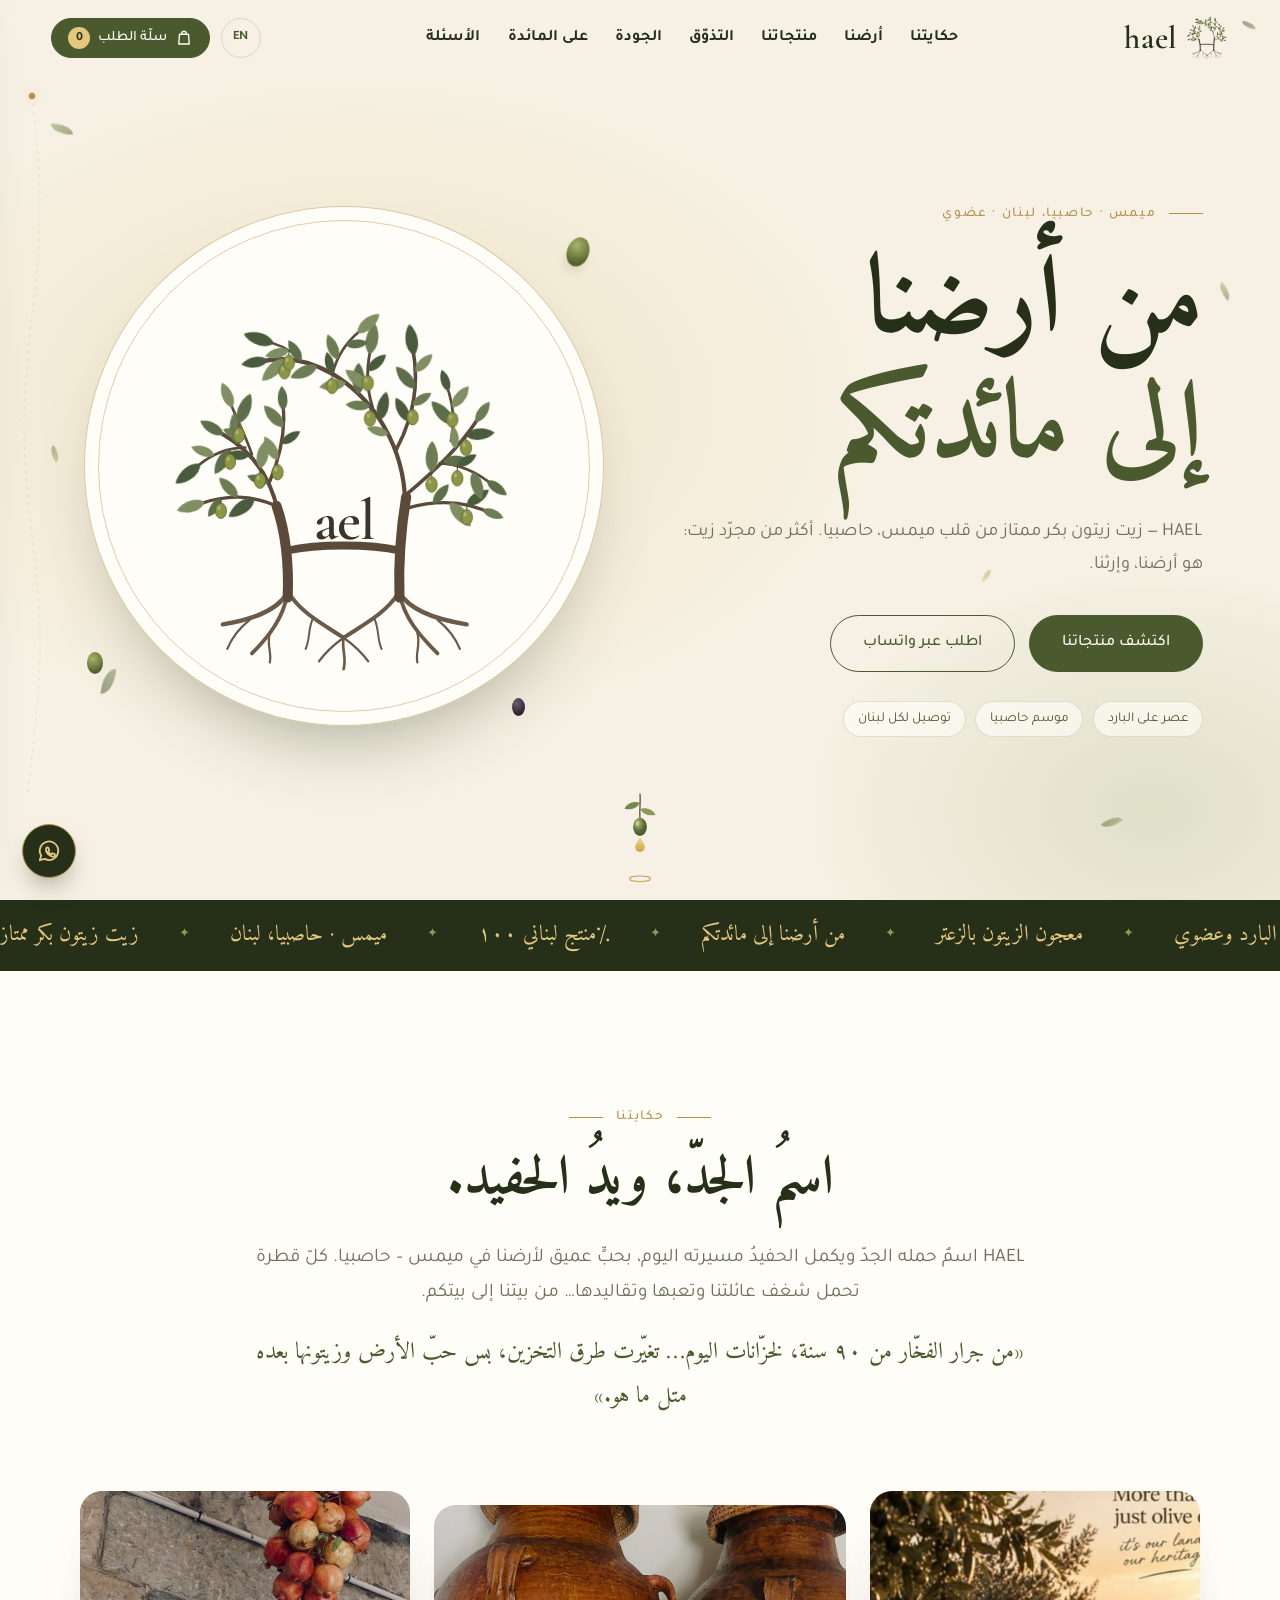
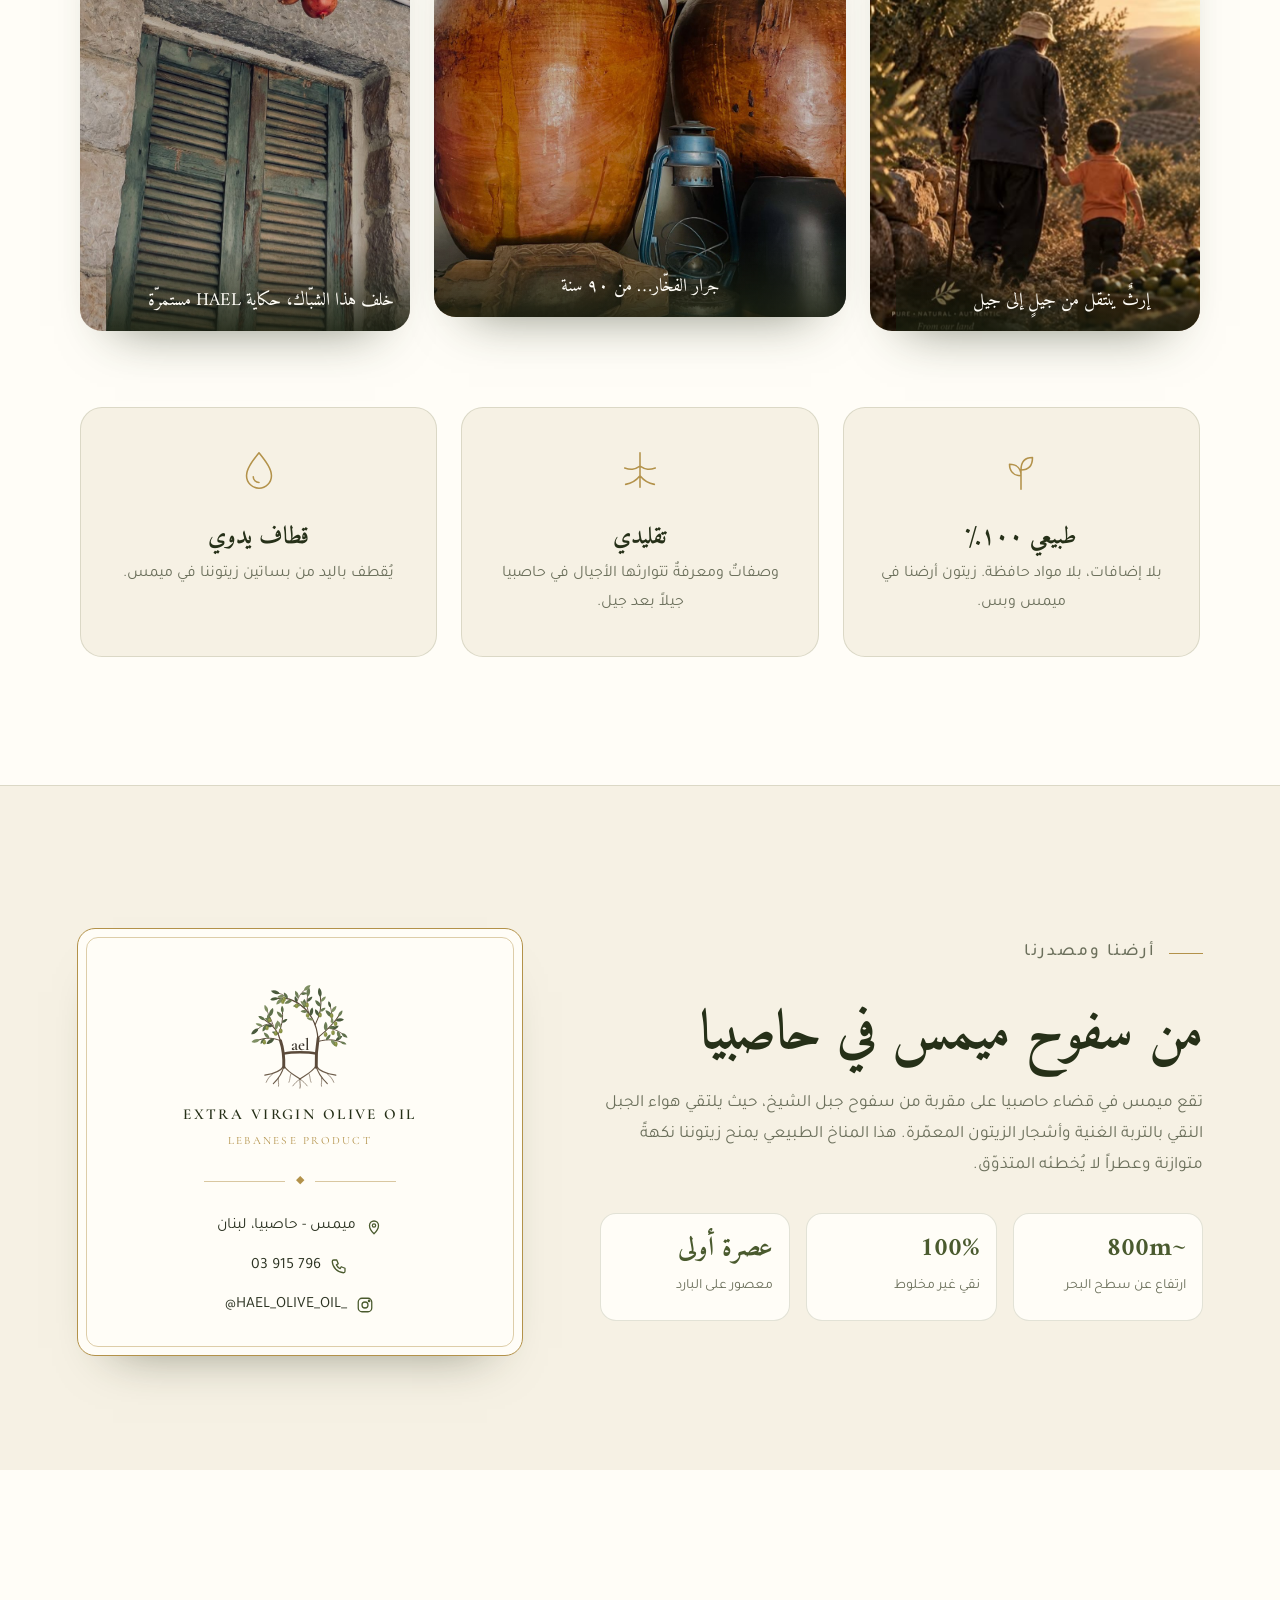
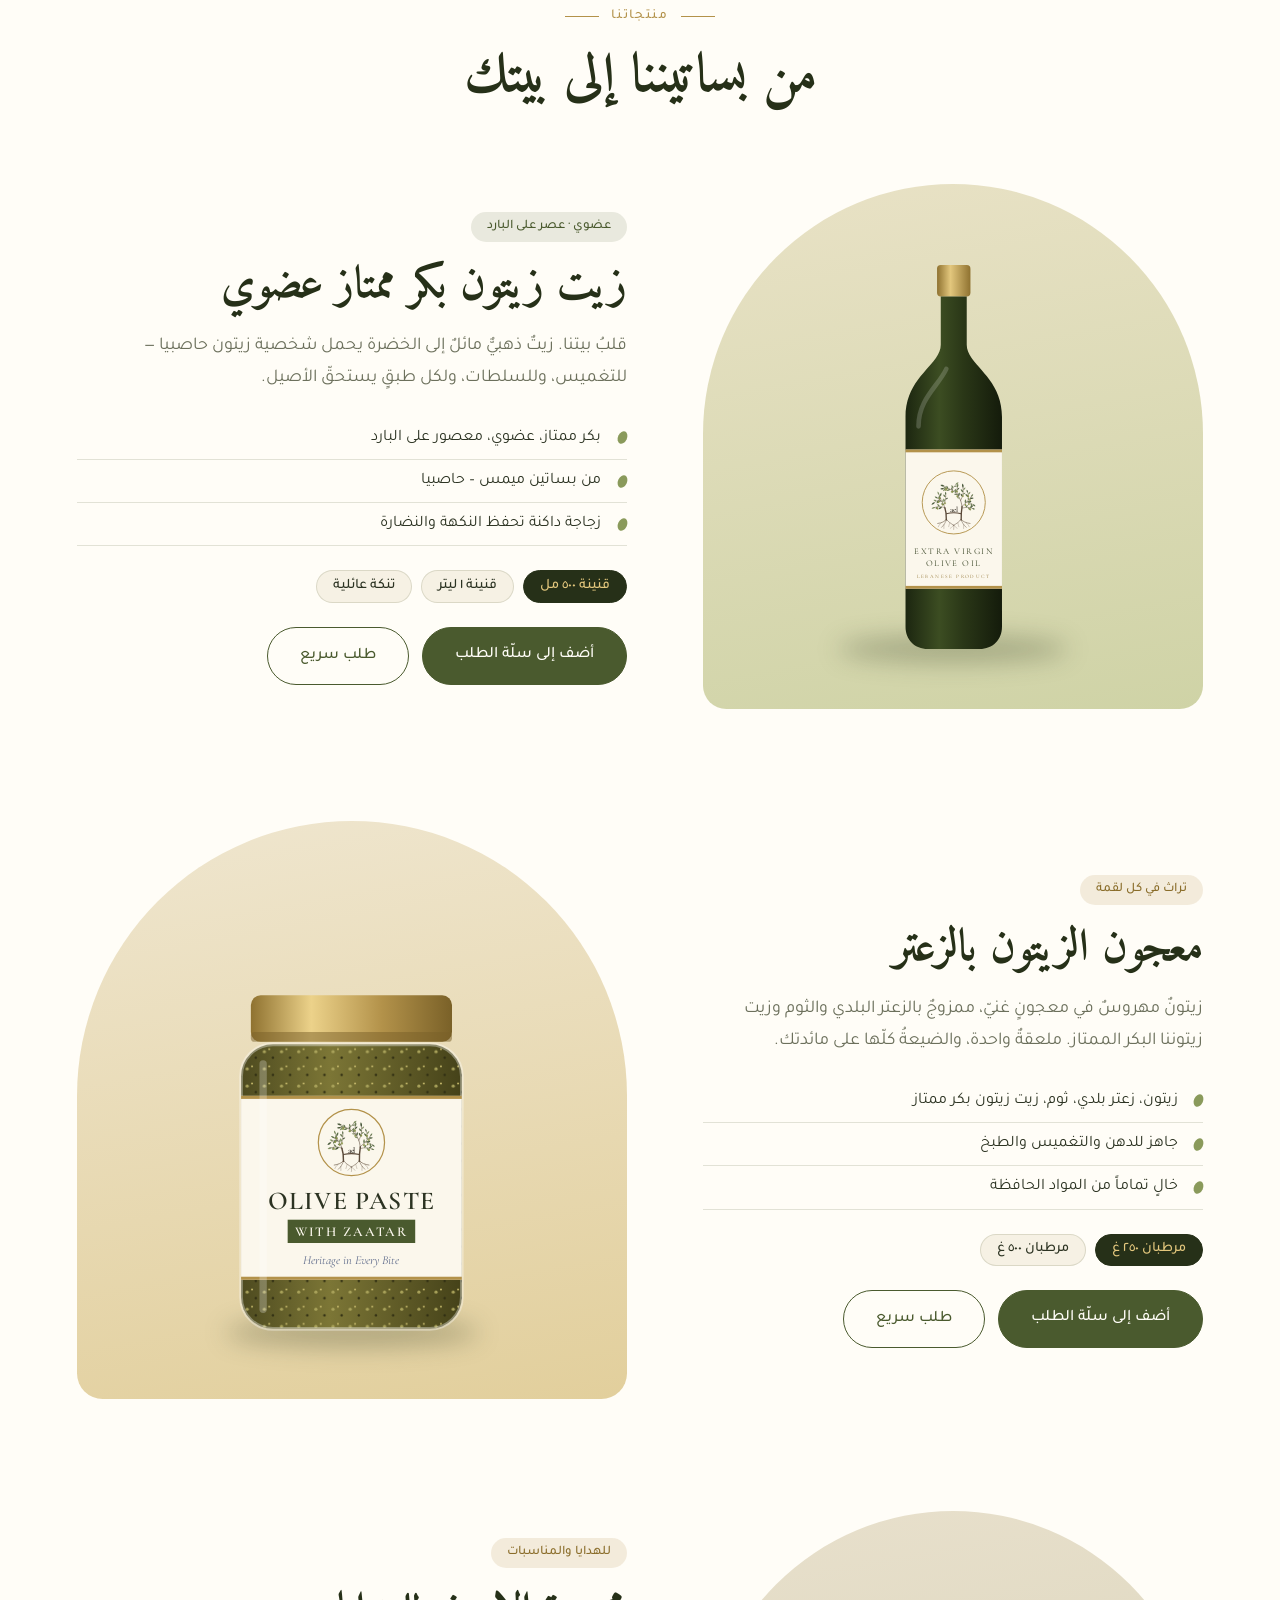
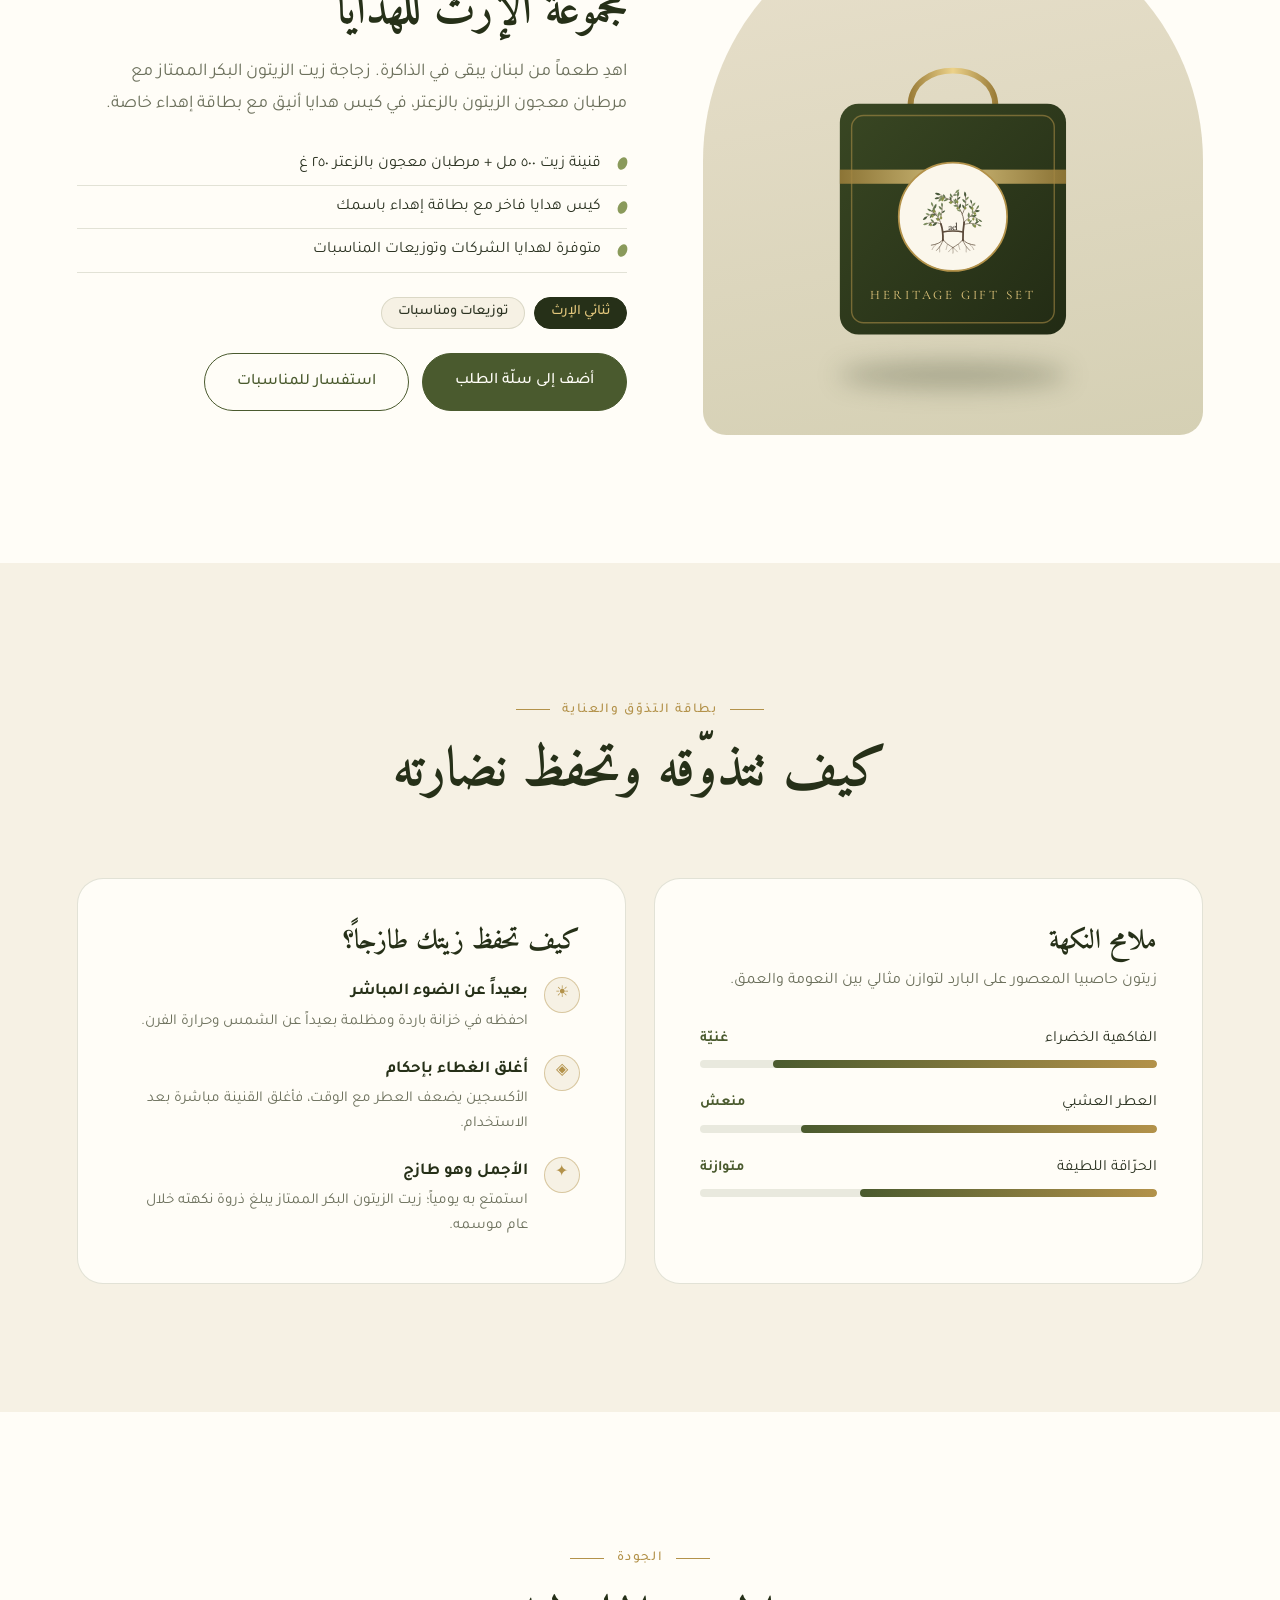
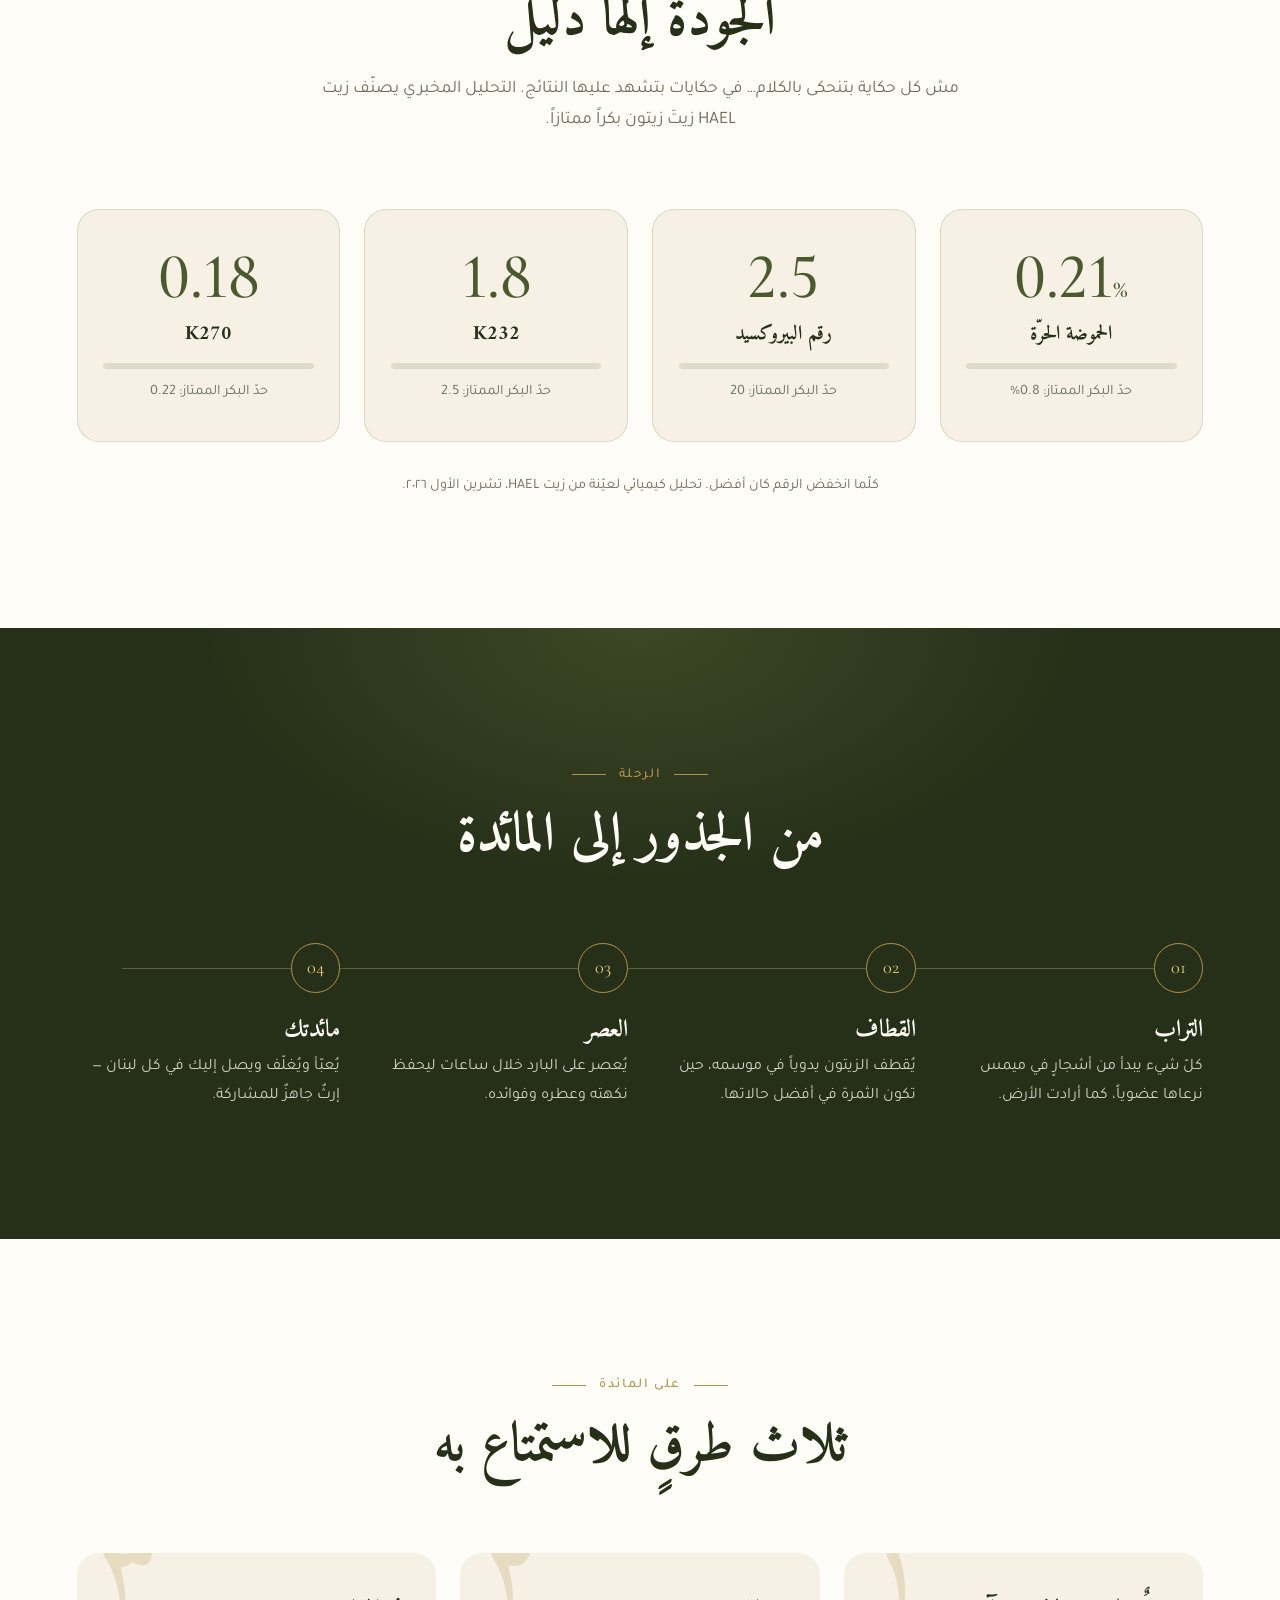
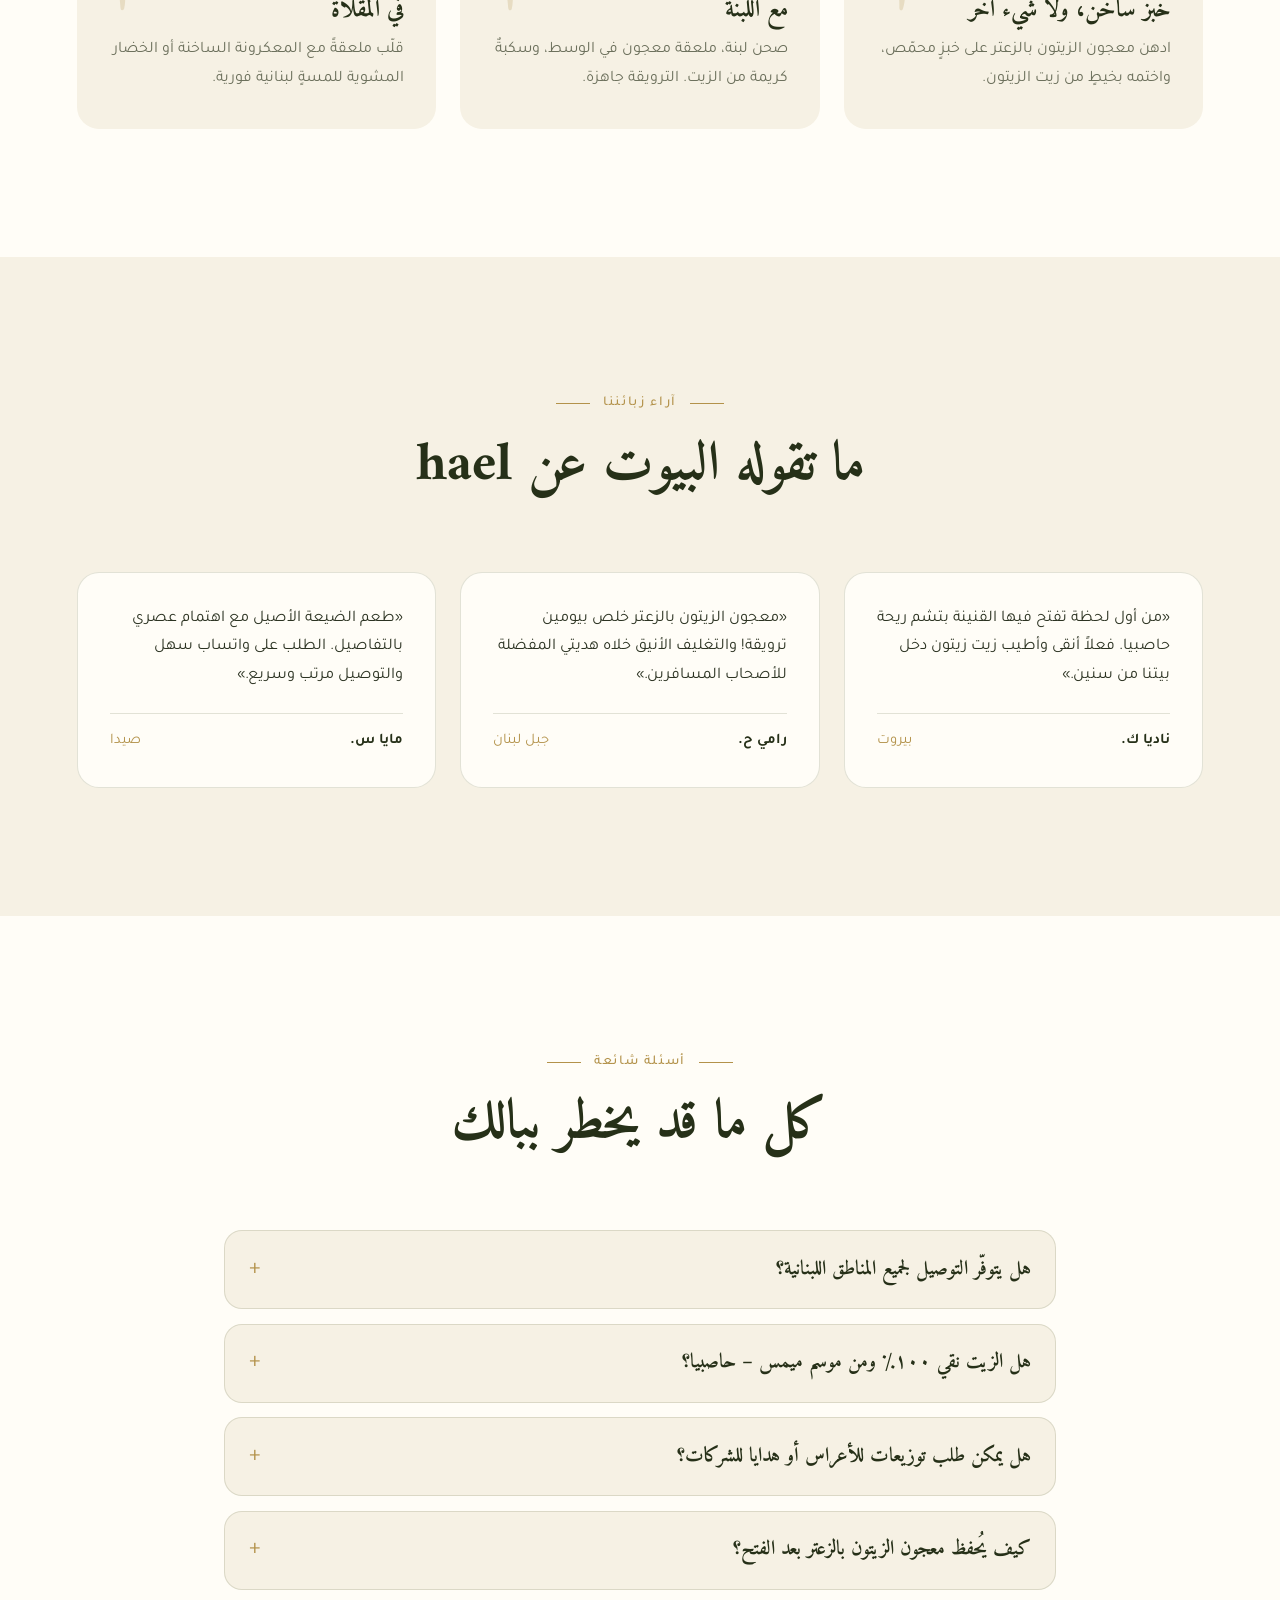
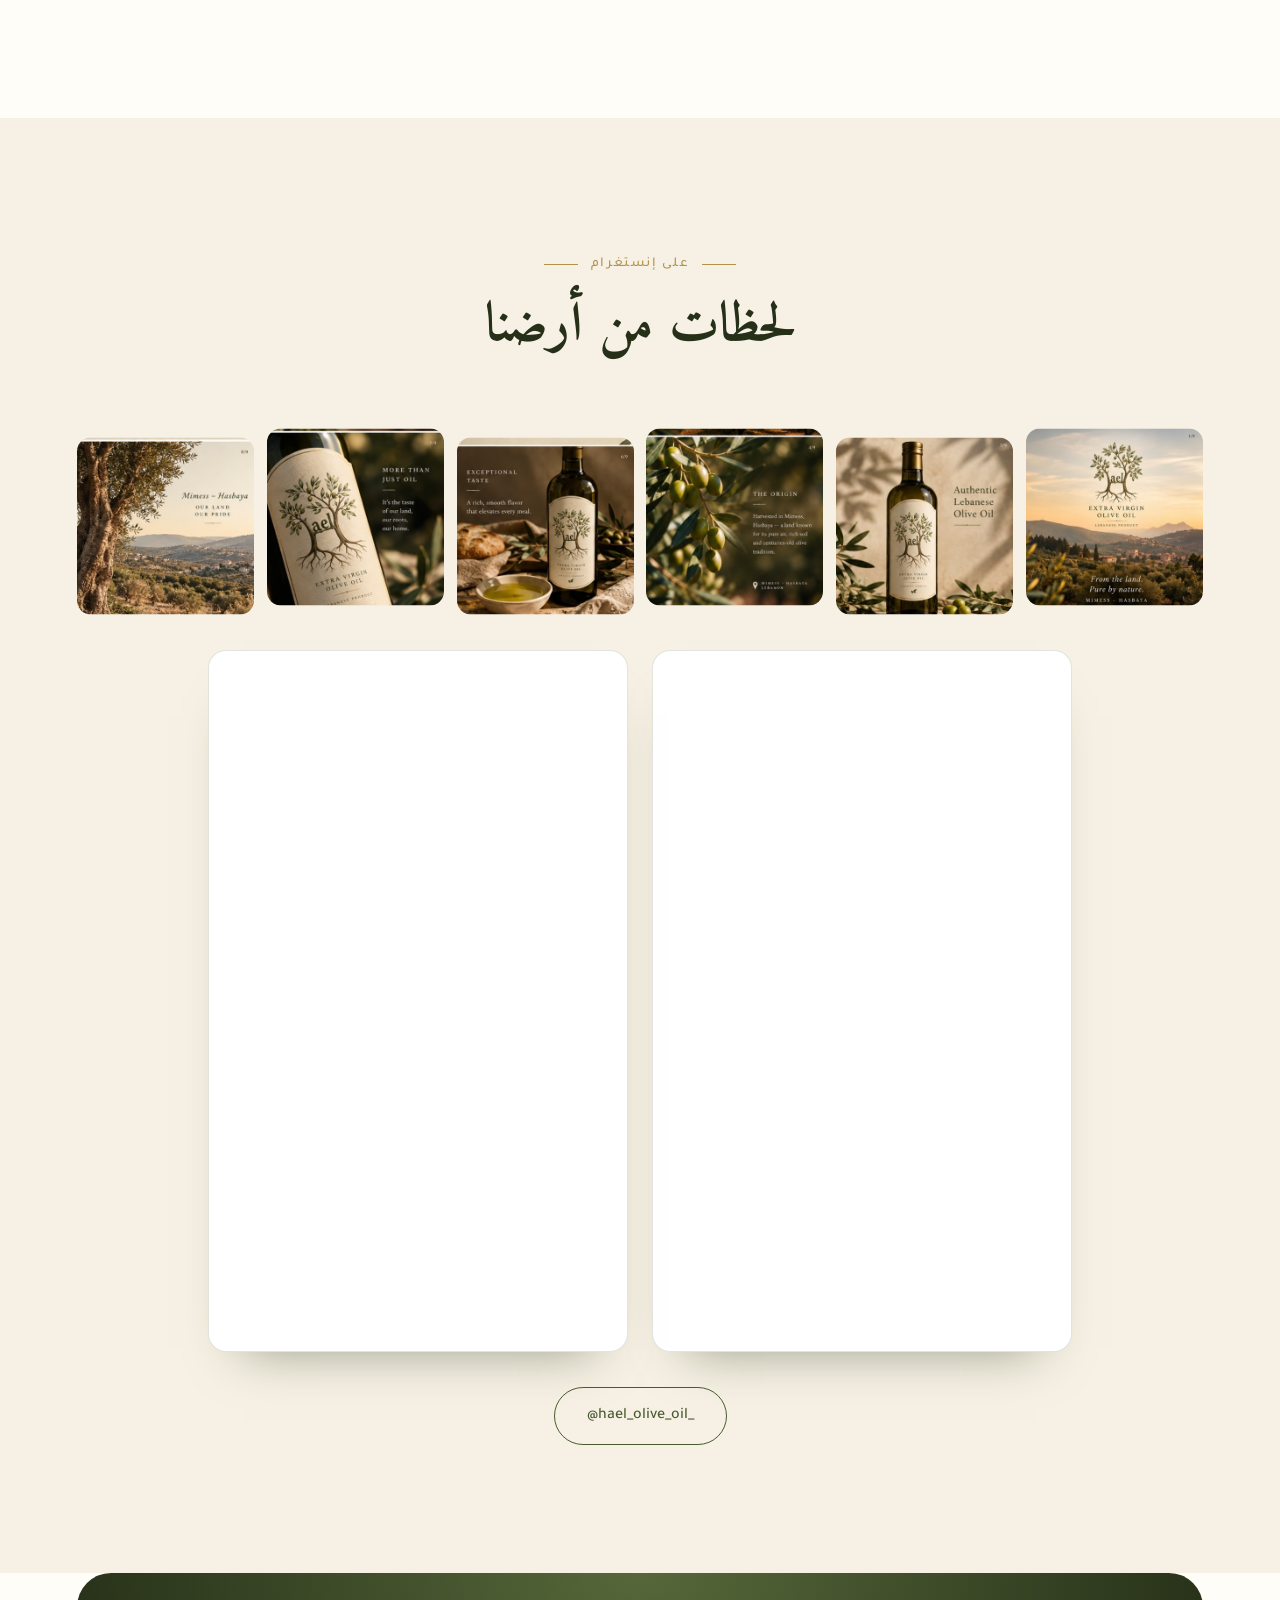
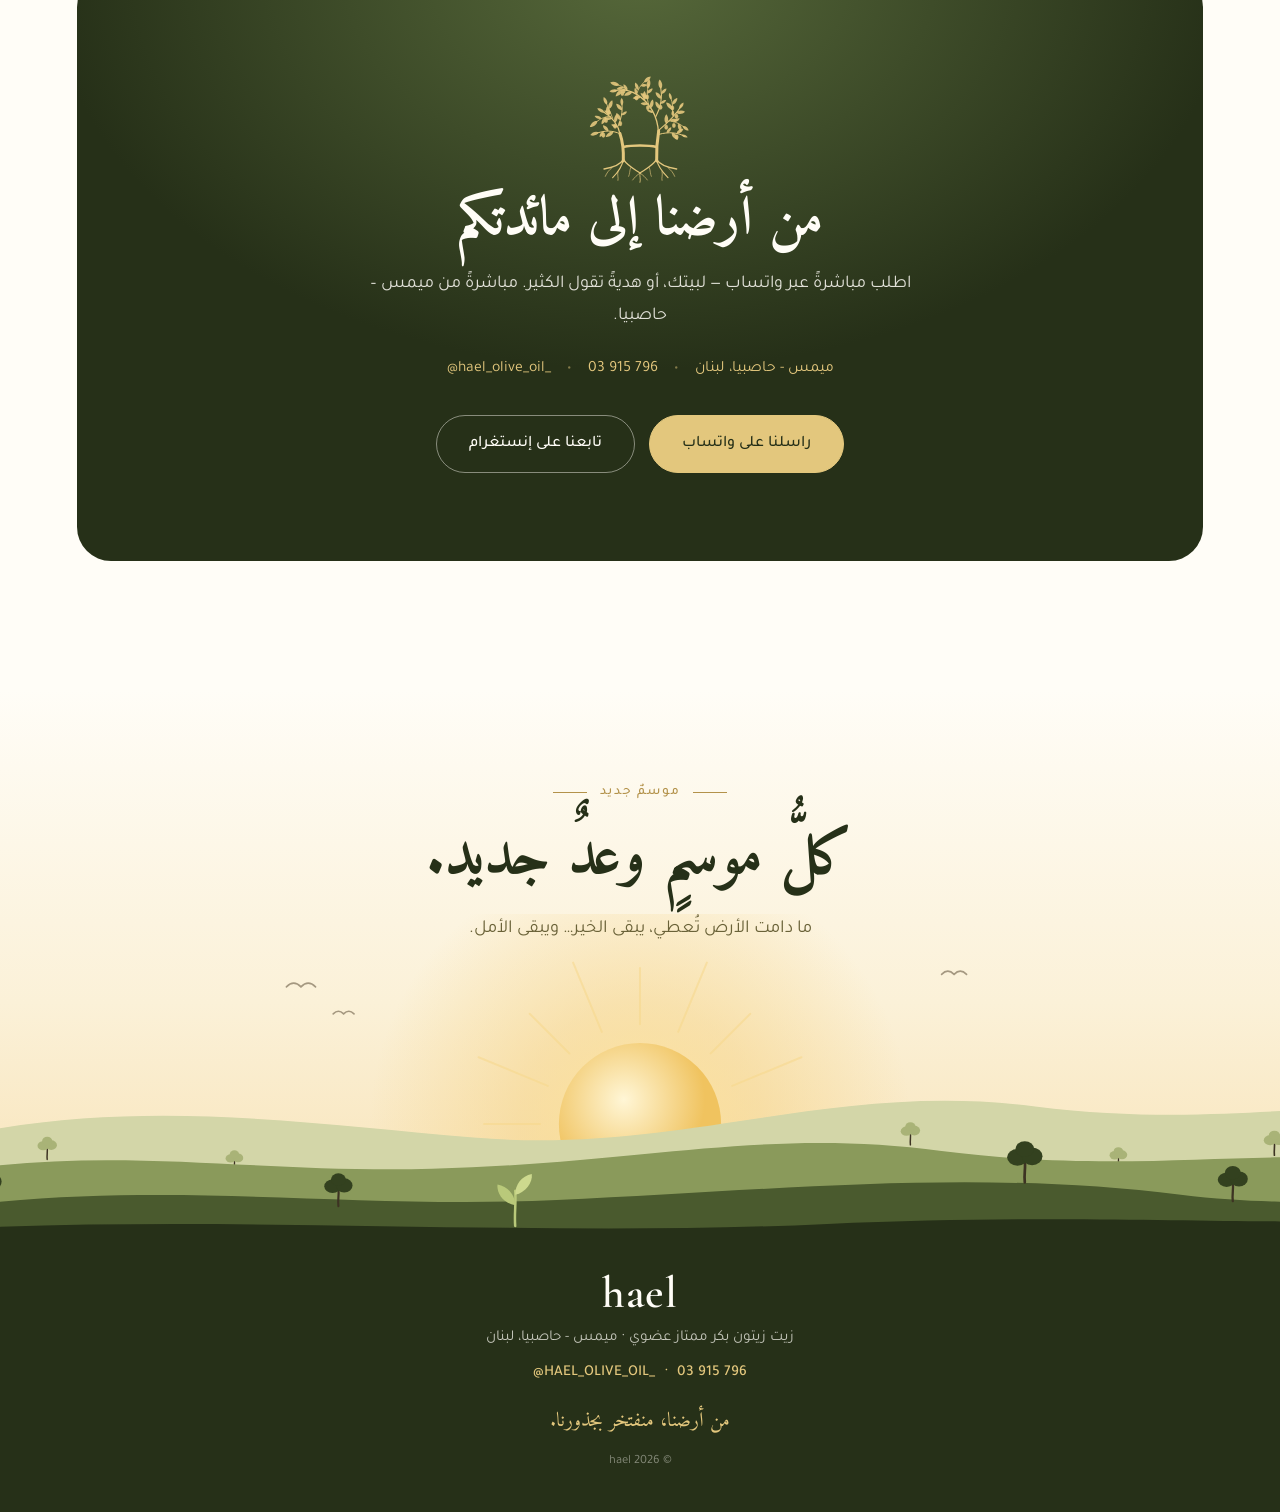
==== index.html @ cf8f5ec1 "Initial commit Co-Authored-By: Claude Fable 5.2 <noreply@anthropic.com>" ====
<!DOCTYPE html>
<html lang="ar" dir="rtl">
<head>
  <meta charset="UTF-8">
  <meta name="viewport" content="width=device-width, initial-scale=1">
  <title>hael — زيت زيتون لبناني بكر ممتاز | ميمس - حاصبيا</title>
  <meta name="description" content="hael — زيت زيتون بكر ممتاز عضوي ومعجون الزيتون بالزعتر من ميمس - حاصبيا، لبنان. تراث في كل لقمة.">
  <meta name="theme-color" content="#263018">
  <link rel="preconnect" href="https://fonts.googleapis.com">
  <link rel="preconnect" href="https://fonts.gstatic.com" crossorigin>
  <link href="https://fonts.googleapis.com/css2?family=Amiri:ital,wght@0,400;0,700;1,400&family=Cormorant+Garamond:ital,wght@0,400;0,500;0,600;1,400;1,500&family=Tajawal:wght@300;400;500;700&display=swap" rel="stylesheet">
  <link rel="stylesheet" href="assets/css/style.css">
</head>
<body>

  <!-- ===== Header ===== -->
  <header class="nav" id="nav">
    <a href="#top" class="brand" aria-label="hael">
      <svg class="tree tree--mini" data-tree="mini" aria-hidden="true"></svg>
      <span class="brand__name">hael</span>
    </a>
    <nav class="nav__links" id="navLinks">
      <a href="#story" data-en="Our Story">حكايتنا</a>
      <a href="#origin" data-en="Mimess · Hasbaya">أرضنا</a>
      <a href="#products" data-en="Products">منتجاتنا</a>
      <a href="#tasting" data-en="Tasting Notes">التذوّق</a>
      <a href="#quality" data-en="Quality">الجودة</a>
      <a href="#table" data-en="At the Table">على المائدة</a>
      <a href="#faq" data-en="FAQ">الأسئلة</a>
    </nav>
    <div class="nav__actions">
      <button class="lang" id="langBtn" type="button" aria-label="Switch language">EN</button>
      <button class="cart-btn" id="cartOpenBtn" type="button" aria-label="Order bag">
        <svg viewBox="0 0 24 24" aria-hidden="true"><path d="M6 7h12l1 13H5L6 7Z"/><path d="M9 7V6a3 3 0 0 1 6 0v1"/></svg>
        <span class="cart-btn__label" data-en="Order Bag">سلّة الطلب</span>
        <span class="cart-btn__count" id="cartCount">0</span>
      </button>
      <button class="menu-btn" id="menuBtn" type="button" aria-label="Menu" aria-expanded="false">
        <span></span><span></span><span></span>
      </button>
    </div>
  </header>

  <!-- ===== Mobile Nav Drawer ===== -->
  <div class="mobile-nav" id="mobileNav" aria-hidden="true">
    <nav class="mobile-nav__links">
      <a href="#story" data-en="Our Story">حكايتنا</a>
      <a href="#origin" data-en="Mimess · Hasbaya">أرضنا</a>
      <a href="#products" data-en="Products">منتجاتنا</a>
      <a href="#tasting" data-en="Tasting Notes">التذوّق</a>
      <a href="#quality" data-en="Quality">الجودة</a>
      <a href="#journey" data-en="The Journey">الرحلة</a>
      <a href="#table" data-en="At the Table">على المائدة</a>
      <a href="#faq" data-en="FAQ">الأسئلة الشائعة</a>
      <a href="#contact" data-en="Contact">تواصل معنا</a>
    </nav>
    <div class="mobile-nav__meta">
      <p data-en="Mimess - Hasbaya, Lebanon">ميمس - حاصبيا، لبنان</p>
      <a href="tel:+9613915796" dir="ltr">03 915 796</a>
    </div>
  </div>

  <!-- ===== Hero ===== -->
  <section class="hero" id="top">
    <div class="hero__text">
      <p class="eyebrow reveal" data-en="Mimess · Hasbaya, Lebanon · Organic">ميمس · حاصبيا، لبنان · عضوي</p>
      <h1 class="hero__title reveal" data-en="From our land<br><em>to your table</em>">من أرضنا<br><em>إلى مائدتكم</em></h1>
      <p class="hero__lead reveal" data-en="HAEL — extra virgin olive oil from the heart of Mimess, Hasbaya. More than just olive oil: it's our land, our heritage.">
        HAEL — زيت زيتون بكر ممتاز من قلب ميمس، حاصبيا. أكثر من مجرّد زيت: هو أرضنا، وإرثنا.
      </p>
      <div class="hero__cta reveal">
        <a href="#products" class="btn" data-en="Discover our products">اكتشف منتجاتنا</a>
        <a href="#contact" class="btn btn--ghost" data-order="general" data-en="Order via WhatsApp">اطلب عبر واتساب</a>
      </div>
      <div class="hero__badges reveal">
        <span data-en="Cold-Pressed">عصر على البارد</span>
        <span data-en="Single-Origin Hasbaya">موسم حاصبيا</span>
        <span data-en="Delivery Across Lebanon">توصيل لكل لبنان</span>
      </div>
    </div>

    <div class="hero__art reveal">
      <div class="emblem">
        <svg class="tree" data-tree="full" role="img" aria-label="hael olive tree"></svg>
      </div>
      <span class="olive olive--1"></span>
      <span class="olive olive--2"></span>
      <span class="olive olive--3"></span>
    </div>

    <a href="#story" class="scroll-hint" aria-label="Scroll">
      <svg viewBox="0 0 60 104" aria-hidden="true">
        <defs>
          <radialGradient id="hintOlive" cx=".35" cy=".3"><stop offset="0" stop-color="#b4c070"/><stop offset="1" stop-color="#4f6135"/></radialGradient>
          <linearGradient id="hintOil" x1="0" x2="0" y1="0" y2="1"><stop offset="0" stop-color="#f3dc92"/><stop offset="1" stop-color="#c9a24a"/></linearGradient>
        </defs>
        <g class="hint__branch">
          <path d="M30 0 C31 10 29 18 30 28" fill="none" stroke="#7d6a4d" stroke-width="1.8" stroke-linecap="round"/>
          <path d="M30 10 C22 8 15 11 12 17 C20 19 27 16 30 10Z" fill="#748a4c"/>
          <path d="M30 17 C38 15 45 18 48 24 C40 26 33 23 30 17Z" fill="#8a9a5b"/>
          <ellipse cx="30" cy="38" rx="8" ry="10.500" fill="url(#hintOlive)"/>
          <ellipse cx="27" cy="34" rx="2" ry="3" fill="#fff" opacity=".35"/>
        </g>
        <path class="hint__drop" d="M30 50 C34 56 35.500 59 35.500 61.500 A5.500 5.500 0 0 1 24.500 61.500 C24.500 59 26 56 30 50Z" fill="url(#hintOil)"/>
        <ellipse class="hint__ripple" cx="30" cy="98" rx="12" ry="3.200" fill="none" stroke="#c9a24a" stroke-width="1.2"/>
      </svg>
    </a>
  </section>

  <!-- ===== Marquee ===== -->
  <div class="marquee" aria-hidden="true">
    <div class="marquee__track" id="marquee">
      <span data-en="Extra Virgin Olive Oil">زيت زيتون بكر ممتاز</span><i>✦</i>
      <span data-en="Mimess · Hasbaya, Lebanon">ميمس · حاصبيا، لبنان</span><i>✦</i>
      <span data-en="100% Lebanese Product">منتج لبناني ١٠٠٪</span><i>✦</i>
      <span data-en="From our land to your table">من أرضنا إلى مائدتكم</span><i>✦</i>
      <span data-en="Olive Paste with Zaatar">معجون الزيتون بالزعتر</span><i>✦</i>
      <span data-en="Cold-Pressed & Organic">عصر على البارد وعضوي</span><i>✦</i>
    </div>
  </div>

  <!-- ===== Story ===== -->
  <section class="story" id="story">
    <div class="story__inner">
      <p class="eyebrow reveal" data-en="Our Story">حكايتنا</p>
      <h2 class="reveal" data-en="A grandfather's name, a grandson's hands.">اسمُ الجدّ، ويدُ الحفيد.</h2>
      <p class="story__text reveal" data-en="HAEL is named after the grandfather and carried on by the grandson — built on a deep love for our land in Mimess, Hasbaya. Every drop carries the passion, sweat and tradition of our family to yours.">
        HAEL اسمٌ حمله الجدّ ويكمل الحفيدُ مسيرته اليوم، بحبٍّ عميق لأرضنا في ميمس – حاصبيا. كلّ قطرة تحمل شغف عائلتنا وتعبها وتقاليدها… من بيتنا إلى بيتكم.
      </p>
      <p class="story__text story__quote reveal" data-en="“From 90-year-old clay jars to today's tanks… the way we store has changed, but the love for the land and its olives is still the same.”">
        «من جرار الفخّار من ٩٠ سنة، لخزّانات اليوم… تغيّرت طرق التخزين، بس حبّ الأرض وزيتونها بعده متل ما هو.»
      </p>
    </div>

    <div class="story__media">
      <figure class="shot shot--tall reveal">
        <img src="assets/img/heritage.jpg" alt="جدّ وحفيده بين أشجار الزيتون عند الغروب" loading="lazy" width="480" height="644">
        <figcaption data-en="A legacy passed down through generations">إرثٌ ينتقل من جيلٍ إلى جيل</figcaption>
      </figure>
      <figure class="shot reveal">
        <img src="assets/img/jars.jpg" alt="جرار فخّار قديمة لتخزين الزيت" loading="lazy" width="1200" height="1200">
        <figcaption data-en="Clay jars, 90 years old">جرار الفخّار… من ٩٠ سنة</figcaption>
      </figure>
      <figure class="shot shot--tall reveal">
        <img src="assets/img/window.jpg" alt="شبّاك خشبي قديم في بيت حجري وفوقه عنقود رمّان" loading="lazy" width="1100" height="1467">
        <figcaption data-en="Behind this window, the journey of HAEL continues">خلف هذا الشبّاك، حكاية HAEL مستمرّة</figcaption>
      </figure>
    </div>

    <div class="values">
      <article class="value reveal">
        <svg viewBox="0 0 48 48" aria-hidden="true"><path d="M24 44V24M24 30c-8 0-12-5-12-12 8 0 12 5 12 12Zm0-6c0-8 4-13 12-13 0 8-4 13-12 13Z"/></svg>
        <h3 data-en="100% Natural">طبيعي ١٠٠٪</h3>
        <p data-en="No additives. No preservatives. Just olives from our land in Mimess.">بلا إضافات، بلا مواد حافظة. زيتون أرضنا في ميمس وبس.</p>
      </article>
      <article class="value reveal">
        <svg viewBox="0 0 48 48" aria-hidden="true"><path d="M24 6v14M24 20c-6 4-10 4-16 2M24 20c6 4 10 4 16 2M24 20v10M24 30c-4 5-9 8-15 9M24 30c4 5 9 8 15 9M24 30v12"/></svg>
        <h3 data-en="Traditional">تقليدي</h3>
        <p data-en="Recipes and know-how handed down from one generation to the next in Hasbaya.">وصفاتٌ ومعرفةٌ تتوارثها الأجيال في حاصبيا جيلاً بعد جيل.</p>
      </article>
      <article class="value reveal">
        <svg viewBox="0 0 48 48" aria-hidden="true"><path d="M24 6c8 10 13 17 13 24a13 13 0 0 1-26 0c0-7 5-14 13-24Z"/><path d="M18 31a6 6 0 0 0 6 6"/></svg>
        <h3 data-en="Handpicked">قطاف يدوي</h3>
        <p data-en="Picked by hand from our own olive groves in Mimess.">يُقطف باليد من بساتين زيتوننا في ميمس.</p>
      </article>
    </div>
  </section>

  <!-- ===== Origin / Terroir (Mimess - Hasbaya) ===== -->
  <section class="origin" id="origin">
    <div class="origin__grid">
      <div class="origin__copy reveal">
        <p class="eyebrow" data-en="Origin & Terroir">أرضنا ومصدرنا</p>
        <h2 data-en="Born on the slopes of Mimess, Hasbaya">من سفوح ميمس في حاصبيا</h2>
        <p data-en="Nestled in the Hasbaya region near the foothills of Mount Hermon, Mimess is blessed with crisp mountain air, mineral-rich soil, and centuries-old olive groves. The natural climate gives our olives an unmistakable aroma and balanced richness.">
          تقع ميمس في قضاء حاصبيا على مقربة من سفوح جبل الشيخ، حيث يلتقي هواء الجبل النقي بالتربة الغنية وأشجار الزيتون المعمّرة. هذا المناخ الطبيعي يمنح زيتوننا نكهةً متوازنة وعطراً لا يُخطئه المتذوّق.
        </p>
        <div class="origin__meta">
          <div class="stat">
            <strong>~800m</strong>
            <span data-en="Mountain Elevation">ارتفاع عن سطح البحر</span>
          </div>
          <div class="stat">
            <strong>100%</strong>
            <span data-en="Pure & Unblended">نقي غير مخلوط</span>
          </div>
          <div class="stat">
            <strong data-en="First Press">عصرة أولى</strong>
            <span data-en="Cold Extracted">معصور على البارد</span>
          </div>
        </div>
      </div>

      <div class="origin__card reveal">
        <div class="card-frame">
          <div class="card-frame__top">
            <svg class="tree tree--card" data-tree="label" aria-hidden="true"></svg>
            <p class="card-frame__sub">EXTRA VIRGIN OLIVE OIL</p>
            <p class="card-frame__origin">LEBANESE PRODUCT</p>
          </div>
          <div class="card-frame__divider"><span>◆</span></div>
          <ul class="card-frame__info">
            <li>
              <svg viewBox="0 0 24 24" aria-hidden="true"><path d="M12 21s-6-5.5-6-11a6 6 0 1 1 12 0c0 5.5-6 11-6 11Z"/><circle cx="12" cy="10" r="2.2"/></svg>
              <span data-en="Mimess - Hasbaya, Lebanon">ميمس - حاصبيا، لبنان</span>
            </li>
            <li>
              <svg viewBox="0 0 24 24" aria-hidden="true"><path d="M5 4h4l2 5-2.5 1.5a11 11 0 0 0 5 5L15 13l5 2v4a2 2 0 0 1-2 2A16 16 0 0 1 3 6a2 2 0 0 1 2-2Z"/></svg>
              <a href="tel:+9613915796" dir="ltr">03 915 796</a>
            </li>
            <li>
              <svg viewBox="0 0 24 24" aria-hidden="true"><rect x="3" y="3" width="18" height="18" rx="5"/><circle cx="12" cy="12" r="4"/><circle cx="17.5" cy="6.5" r="1"/></svg>
              <a href="https://instagram.com/hael_olive_oil_" target="_blank" rel="noopener" dir="ltr">@HAEL_OLIVE_OIL_</a>
            </li>
          </ul>
        </div>
      </div>
    </div>
  </section>

  <!-- ===== Products ===== -->
  <section class="products" id="products">
    <header class="section-head">
      <p class="eyebrow reveal" data-en="Our Products">منتجاتنا</p>
      <h2 class="reveal" data-en="From our groves to your home">من بساتيننا إلى بيتك</h2>
    </header>

    <!-- Product 1: Olive Oil -->
    <div class="product reveal" data-product="oil">
      <div class="product__art product__art--oil">
        <svg viewBox="0 0 200 430" class="bottle" aria-hidden="true">
          <defs>
            <linearGradient id="glass" x1="0" x2="1">
              <stop offset="0" stop-color="#1c2610"/><stop offset=".35" stop-color="#3c4d22"/>
              <stop offset=".6" stop-color="#2a3717"/><stop offset="1" stop-color="#141b0b"/>
            </linearGradient>
            <linearGradient id="gold" x1="0" x2="1">
              <stop offset="0" stop-color="#8f7230"/><stop offset=".4" stop-color="#e3c77d"/><stop offset="1" stop-color="#8f7230"/>
            </linearGradient>
          </defs>
          <rect x="82" y="6" width="36" height="34" rx="4" fill="url(#gold)"/>
          <path d="M86 40h28v52c0 22 38 34 38 78v226c0 14-10 24-24 24H72c-14 0-24-10-24-24V170c0-44 38-56 38-78Z" fill="url(#glass)"/>
          <path d="M62 180c0-30 22-44 30-62" stroke="#fff" stroke-opacity=".18" stroke-width="5" fill="none" stroke-linecap="round"/>
          <rect x="48" y="205" width="104" height="150" fill="#fbf7ec"/>
          <rect x="48" y="205" width="104" height="3" fill="#b3924a"/><rect x="48" y="352" width="104" height="3" fill="#b3924a"/>
          <circle cx="100" cy="262" r="34" fill="none" stroke="#b3924a" stroke-width="1"/>
          <svg x="68" y="230" width="64" height="64" class="tree" data-tree="label"></svg>
          <text x="100" y="318" text-anchor="middle" font-family="Cormorant Garamond, serif" font-size="9.5" letter-spacing="1.6" fill="#3a4526">EXTRA VIRGIN</text>
          <text x="100" y="331" text-anchor="middle" font-family="Cormorant Garamond, serif" font-size="9.5" letter-spacing="1.6" fill="#3a4526">OLIVE OIL</text>
          <text x="100" y="344" text-anchor="middle" font-family="Cormorant Garamond, serif" font-size="5.5" letter-spacing="1.5" fill="#8f7230">LEBANESE PRODUCT</text>
        </svg>
      </div>
      <div class="product__body">
        <span class="tag" data-en="Organic · Cold-Pressed">عضوي · عصر على البارد</span>
        <h3 data-en="Organic Extra Virgin Olive Oil">زيت زيتون بكر ممتاز عضوي</h3>
        <p data-en="The heart of our house. A golden-green oil with the character of Hasbaya olives — for drizzling, dipping, and every dish that deserves the real thing.">
          قلبُ بيتنا. زيتٌ ذهبيٌّ مائلٌ إلى الخضرة يحمل شخصية زيتون حاصبيا — للتغميس، وللسلطات، ولكل طبقٍ يستحقّ الأصيل.
        </p>
        <ul class="product__list">
          <li data-en="Extra virgin, organic, cold-pressed">بكر ممتاز، عضوي، معصور على البارد</li>
          <li data-en="Single-origin from Mimess, Hasbaya">من بساتين ميمس – حاصبيا</li>
          <li data-en="Dark glass bottle to protect freshness">زجاجة داكنة تحفظ النكهة والنضارة</li>
        </ul>

        <div class="variants" role="group" aria-label="Sizes">
          <button type="button" class="variant is-active" data-variant="500ml" data-en="500 ml Bottle">قنينة ٥٠٠ مل</button>
          <button type="button" class="variant" data-variant="1L" data-en="1 Liter Bottle">قنينة ١ ليتر</button>
          <button type="button" class="variant" data-variant="tin" data-en="Family Tin">تنكة عائلية</button>
        </div>

        <div class="product__cta">
          <button type="button" class="btn add-to-cart" data-add="oil" data-en="Add to Order Bag">أضف إلى سلّة الطلب</button>
          <a class="btn btn--ghost" data-order="oil" href="#contact" data-en="Quick WhatsApp">طلب سريع</a>
        </div>
      </div>
    </div>

    <!-- Product 2: Olive Paste -->
    <div class="product product--flip reveal" data-product="paste">
      <div class="product__art product__art--paste">
        <svg viewBox="0 0 260 300" class="jar" aria-hidden="true">
          <defs>
            <linearGradient id="lid" x1="0" x2="1">
              <stop offset="0" stop-color="#8f7230"/><stop offset=".3" stop-color="#ecd28a"/>
              <stop offset=".65" stop-color="#b3924a"/><stop offset="1" stop-color="#7a6128"/>
            </linearGradient>
            <linearGradient id="paste" x1="0" x2="1">
              <stop offset="0" stop-color="#4d4a1f"/><stop offset=".4" stop-color="#7c7636"/><stop offset="1" stop-color="#454219"/>
            </linearGradient>
            <pattern id="speck" width="14" height="14" patternUnits="userSpaceOnUse">
              <circle cx="3" cy="4" r="1.3" fill="#a9a25a"/><circle cx="10" cy="9" r="1" fill="#2f2d12"/><circle cx="7" cy="2" r=".8" fill="#c4b86a"/>
            </pattern>
          </defs>
          <rect x="48" y="14" width="164" height="38" rx="8" fill="url(#lid)"/>
          <rect x="48" y="44" width="164" height="8" rx="3" fill="#7a6128" opacity=".5"/>
          <rect x="40" y="54" width="180" height="232" rx="26" fill="url(#paste)"/>
          <rect x="40" y="54" width="180" height="232" rx="26" fill="url(#speck)"/>
          <rect x="40" y="54" width="180" height="232" rx="26" fill="none" stroke="#fff" stroke-opacity=".35" stroke-width="3"/>
          <rect x="40" y="96" width="180" height="150" fill="#fbf7ec"/>
          <rect x="40" y="96" width="180" height="2.5" fill="#b3924a"/><rect x="40" y="243.500" width="180" height="2.500" fill="#b3924a"/>
          <circle cx="130" cy="134" r="27" fill="none" stroke="#b3924a" stroke-width="1"/>
          <svg x="104" y="108" width="52" height="52" class="tree" data-tree="label"></svg>
          <text x="130" y="188" text-anchor="middle" font-family="Cormorant Garamond, serif" font-weight="600" font-size="21" letter-spacing="1" fill="#2c3322">OLIVE PASTE</text>
          <rect x="78" y="197" width="104" height="19" fill="#4a5a2e"/>
          <text x="130" y="210.500" text-anchor="middle" font-family="Cormorant Garamond, serif" font-weight="600" font-size="11" letter-spacing="1.5" fill="#fbf7ec">WITH ZAATAR</text>
          <text x="130" y="233" text-anchor="middle" font-family="Cormorant Garamond, serif" font-style="italic" font-size="10" fill="#5d6a8a">Heritage in Every Bite</text>
          <path d="M58 70v200" stroke="#fff" stroke-opacity=".25" stroke-width="6" stroke-linecap="round"/>
        </svg>
      </div>
      <div class="product__body">
        <span class="tag tag--gold" data-en="Heritage in Every Bite">تراث في كل لقمة</span>
        <h3 data-en="Olive Paste with Zaatar">معجون الزيتون بالزعتر</h3>
        <p data-en="Olives crushed into a rich paste, blended with wild zaatar, garlic and our extra virgin olive oil. One spoonful and the whole village is on your table.">
          زيتونٌ مهروسٌ في معجونٍ غنيّ، ممزوجٌ بالزعتر البلدي والثوم وزيت زيتوننا البكر الممتاز. ملعقةٌ واحدة، والضيعةُ كلّها على مائدتك.
        </p>
        <ul class="product__list">
          <li data-en="Olives, wild zaatar, garlic, extra virgin olive oil">زيتون، زعتر بلدي، ثوم، زيت زيتون بكر ممتاز</li>
          <li data-en="Ready to spread, dip or cook with">جاهز للدهن والتغميس والطبخ</li>
          <li data-en="No preservatives or artificial additives">خالٍ تماماً من المواد الحافظة</li>
        </ul>

        <div class="variants" role="group" aria-label="Sizes">
          <button type="button" class="variant is-active" data-variant="250g" data-en="250 g Jar">مرطبان ٢٥٠ غ</button>
          <button type="button" class="variant" data-variant="500g" data-en="500 g Jar">مرطبان ٥٠٠ غ</button>
        </div>

        <div class="product__cta">
          <button type="button" class="btn add-to-cart" data-add="paste" data-en="Add to Order Bag">أضف إلى سلّة الطلب</button>
          <a class="btn btn--ghost" data-order="paste" href="#contact" data-en="Quick WhatsApp">طلب سريع</a>
        </div>
      </div>
    </div>

    <!-- Product 3: Heritage Gift Box -->
    <div class="product reveal" data-product="gift">
      <div class="product__art product__art--gift">
        <svg viewBox="0 0 280 300" class="giftbox" aria-hidden="true">
          <defs>
            <linearGradient id="boxBody" x1="0" x2="1" y1="0" y2="1">
              <stop offset="0" stop-color="#394723"/><stop offset="1" stop-color="#222b14"/>
            </linearGradient>
            <linearGradient id="ribbon" x1="0" x2="1">
              <stop offset="0" stop-color="#9b7d39"/><stop offset=".5" stop-color="#ecd28a"/><stop offset="1" stop-color="#9b7d39"/>
            </linearGradient>
          </defs>
          <!-- Handle -->
          <path d="M104 82 C104 42, 176 42, 176 82" fill="none" stroke="url(#ribbon)" stroke-width="5" stroke-linecap="round"/>
          <!-- Bag / Box -->
          <rect x="44" y="80" width="192" height="196" rx="16" fill="url(#boxBody)"/>
          <rect x="54" y="90" width="172" height="176" rx="10" fill="none" stroke="#b3924a" stroke-opacity=".55" stroke-width="1.2"/>
          <!-- Gold Ribbon -->
          <rect x="44" y="136" width="192" height="12" fill="url(#ribbon)" opacity=".85"/>
          <!-- Cream Seal -->
          <circle cx="140" cy="176" r="46" fill="#fbf7ec" stroke="#b3924a" stroke-width="1.5"/>
          <svg x="106" y="142" width="68" height="68" class="tree" data-tree="label"></svg>
          <text x="140" y="246" text-anchor="middle" font-family="Cormorant Garamond, serif" font-size="11" letter-spacing="2.4" fill="#e3c77d">HERITAGE GIFT SET</text>
        </svg>
      </div>
      <div class="product__body">
        <span class="tag tag--gold" data-en="Gifting & Occasions">للهدايا والمناسبات</span>
        <h3 data-en="The Heritage Gift Set">مجموعة الإرث للهدايا</h3>
        <p data-en="Give a taste of Lebanon that lingers. Our signature extra virgin olive oil paired with olive paste with zaatar, presented in an elegant gift bag with a personalized card.">
          اهدِ طعماً من لبنان يبقى في الذاكرة. زجاجة زيت الزيتون البكر الممتاز مع مرطبان معجون الزيتون بالزعتر، في كيس هدايا أنيق مع بطاقة إهداء خاصة.
        </p>
        <ul class="product__list">
          <li data-en="500ml Olive Oil + 250g Olive Paste with Zaatar">قنينة زيت ٥٠٠ مل + مرطبان معجون بالزعتر ٢٥٠ غ</li>
          <li data-en="Luxury gift bag & custom greeting card">كيس هدايا فاخر مع بطاقة إهداء باسمك</li>
          <li data-en="Available for corporate gifts & wedding favors">متوفرة لهدايا الشركات وتوزيعات المناسبات</li>
        </ul>

        <div class="variants" role="group" aria-label="Gift Options">
          <button type="button" class="variant is-active" data-variant="duo" data-en="Classic Duo">ثنائي الإرث</button>
          <button type="button" class="variant" data-variant="events" data-en="Events / Bulk">توزيعات ومناسبات</button>
        </div>

        <div class="product__cta">
          <button type="button" class="btn add-to-cart" data-add="gift" data-en="Add to Order Bag">أضف إلى سلّة الطلب</button>
          <a class="btn btn--ghost" data-order="gift" href="#contact" data-en="Inquire for Events">استفسار للمناسبات</a>
        </div>
      </div>
    </div>
  </section>

  <!-- ===== Tasting Notes & Care Guide ===== -->
  <section class="tasting" id="tasting">
    <header class="section-head">
      <p class="eyebrow reveal" data-en="Tasting Profile & Care">بطاقة التذوّق والعناية</p>
      <h2 class="reveal" data-en="How to taste & keep it at its best">كيف تتذوّقه وتحفظ نضارته</h2>
    </header>

    <div class="tasting__grid">
      <div class="tasting__card reveal">
        <h3 data-en="Flavor Profile">ملامح النكهة</h3>
        <p class="tasting__sub" data-en="Early-to-mid season Hasbaya olives pressed cold for balance.">زيتون حاصبيا المعصور على البارد لتوازن مثالي بين النعومة والعمق.</p>
        <div class="meter">
          <div class="meter__row">
            <span data-en="Green Fruitiness">الفاكهية الخضراء</span>
            <strong data-en="Rich">غنيّة</strong>
          </div>
          <div class="meter__bar"><span style="--w: 84%"></span></div>
        </div>
        <div class="meter">
          <div class="meter__row">
            <span data-en="Herbal Aroma">العطر العشبي</span>
            <strong data-en="Fresh">منعش</strong>
          </div>
          <div class="meter__bar"><span style="--w: 78%"></span></div>
        </div>
        <div class="meter">
          <div class="meter__row">
            <span data-en="Peppery Finish">الحرّاقة اللطيفة</span>
            <strong data-en="Balanced">متوازنة</strong>
          </div>
          <div class="meter__bar"><span style="--w: 65%"></span></div>
        </div>
      </div>

      <div class="tasting__card reveal">
        <h3 data-en="Keeping Your Oil Fresh">كيف تحفظ زيتك طازجاً؟</h3>
        <ul class="care-list">
          <li>
            <span class="care-list__icon">☀</span>
            <div>
              <strong data-en="Away from light">بعيداً عن الضوء المباشر</strong>
              <p data-en="Store in a cool, dark cupboard rather than beside the stove.">احفظه في خزانة باردة ومظلمة بعيداً عن الشمس وحرارة الفرن.</p>
            </div>
          </li>
          <li>
            <span class="care-list__icon">◈</span>
            <div>
              <strong data-en="Seal tightly after use">أغلق الغطاء بإحكام</strong>
              <p data-en="Oxygen dulls the aroma over time — close the cap right after pouring.">الأكسجين يضعف العطر مع الوقت، فأغلق القنينة مباشرة بعد الاستخدام.</p>
            </div>
          </li>
          <li>
            <span class="care-list__icon">✦</span>
            <div>
              <strong data-en="Best enjoyed fresh">الأجمل وهو طازج</strong>
              <p data-en="Use it generously every day; extra virgin olive oil shines brightest within its harvest year.">استمتع به يومياً؛ زيت الزيتون البكر الممتاز يبلغ ذروة نكهته خلال عام موسمه.</p>
            </div>
          </li>
        </ul>
      </div>
    </div>
  </section>

  <!-- ===== Quality ===== -->
  <section class="quality" id="quality">
    <header class="section-head">
      <p class="eyebrow reveal" data-en="Quality">الجودة</p>
      <h2 class="reveal" data-en="Quality has proof">الجودة إلها دليل</h2>
      <p class="section-sub reveal" data-en="Not every story is told in words — some are told by results. Laboratory analysis classifies HAEL as Extra Virgin Olive Oil.">مش كل حكاية بتنحكى بالكلام… في حكايات بتشهد عليها النتائج. التحليل المخبري يصنّف زيت HAEL زيتَ زيتون بكراً ممتازاً.</p>
    </header>
    <div class="metrics">
      <article class="metric reveal" style="--v:26%">
        <span class="metric__val">0.21<small>%</small></span>
        <h3 data-en="Free acidity">الحموضة الحرّة</h3>
        <div class="metric__bar"><i></i></div>
        <p data-en="Extra virgin limit: 0.8%">حدّ البكر الممتاز: 0.8%</p>
      </article>
      <article class="metric reveal" style="--v:12.5%">
        <span class="metric__val">2.5</span>
        <h3 data-en="Peroxide index">رقم البيروكسيد</h3>
        <div class="metric__bar"><i></i></div>
        <p data-en="Extra virgin limit: 20">حدّ البكر الممتاز: 20</p>
      </article>
      <article class="metric reveal" style="--v:72%">
        <span class="metric__val">1.8</span>
        <h3>K232</h3>
        <div class="metric__bar"><i></i></div>
        <p data-en="Extra virgin limit: 2.5">حدّ البكر الممتاز: 2.5</p>
      </article>
      <article class="metric reveal" style="--v:82%">
        <span class="metric__val">0.18</span>
        <h3>K270</h3>
        <div class="metric__bar"><i></i></div>
        <p data-en="Extra virgin limit: 0.22">حدّ البكر الممتاز: 0.22</p>
      </article>
    </div>
    <p class="quality__note reveal" data-en="Lower is better. Chemical analysis of a HAEL olive oil sample, October 2026.">كلّما انخفض الرقم كان أفضل. تحليل كيميائي لعيّنة من زيت HAEL، تشرين الأول ٢٠٢٦.</p>
  </section>

  <!-- ===== Journey ===== -->
  <section class="journey" id="journey">
    <header class="section-head section-head--light">
      <p class="eyebrow reveal" data-en="The Journey">الرحلة</p>
      <h2 class="reveal" data-en="From the roots to the table">من الجذور إلى المائدة</h2>
    </header>
    <ol class="steps">
      <li class="step reveal">
        <span class="step__num">01</span>
        <h3 data-en="The Soil">التراب</h3>
        <p data-en="It all starts with trees in Mimess cared for organically, the way the land intended.">كلّ شيء يبدأ من أشجارٍ في ميمس نرعاها عضوياً، كما أرادت الأرض.</p>
      </li>
      <li class="step reveal">
        <span class="step__num">02</span>
        <h3 data-en="The Harvest">القطاف</h3>
        <p data-en="Olives are picked by hand in season, when the fruit is at its best.">يُقطف الزيتون يدوياً في موسمه، حين تكون الثمرة في أفضل حالاتها.</p>
      </li>
      <li class="step reveal">
        <span class="step__num">03</span>
        <h3 data-en="The Press">العصر</h3>
        <p data-en="Cold-pressed within hours into extra virgin oil that keeps its flavor and aroma.">يُعصر على البارد خلال ساعات ليحفظ نكهته وعطره وفوائده.</p>
      </li>
      <li class="step reveal">
        <span class="step__num">04</span>
        <h3 data-en="Your Table">مائدتك</h3>
        <p data-en="Bottled, wrapped, and delivered across Lebanon — heritage, ready to share.">يُعبّأ ويُغلّف ويصل إليك في كل لبنان — إرثٌ جاهزٌ للمشاركة.</p>
      </li>
    </ol>
  </section>

  <!-- ===== Table / Serving ideas ===== -->
  <section class="table" id="table">
    <header class="section-head">
      <p class="eyebrow reveal" data-en="At the Table">على المائدة</p>
      <h2 class="reveal" data-en="Three ways to enjoy it">ثلاث طرقٍ للاستمتاع به</h2>
    </header>
    <div class="ideas">
      <article class="idea reveal">
        <span class="idea__no">١</span>
        <h3 data-en="Warm bread, nothing else">خبزٌ ساخن، ولا شيء آخر</h3>
        <p data-en="Spread the olive paste with zaatar on toasted bread and finish with a thread of olive oil.">ادهن معجون الزيتون بالزعتر على خبزٍ محمّص، واختمه بخيطٍ من زيت الزيتون.</p>
      </article>
      <article class="idea reveal">
        <span class="idea__no">٢</span>
        <h3 data-en="With labneh">مع اللبنة</h3>
        <p data-en="A plate of labneh, a spoon of paste in the middle, a generous pour of oil. Breakfast is served.">صحن لبنة، ملعقة معجون في الوسط، وسكبةٌ كريمة من الزيت. الترويقة جاهزة.</p>
      </article>
      <article class="idea reveal">
        <span class="idea__no">٣</span>
        <h3 data-en="Into the pan">في المقلاة</h3>
        <p data-en="Toss a spoonful with hot pasta or roasted vegetables for an instant Lebanese twist.">قلّب ملعقةً مع المعكرونة الساخنة أو الخضار المشوية للمسةٍ لبنانية فورية.</p>
      </article>
    </div>
  </section>

  <!-- ===== Testimonials ===== -->
  <section class="reviews" id="reviews">
    <header class="section-head">
      <p class="eyebrow reveal" data-en="Voices from the Table">آراء زبائننا</p>
      <h2 class="reveal" data-en="What families say about hael">ما تقوله البيوت عن hael</h2>
    </header>
    <div class="reviews__grid">
      <blockquote class="review reveal">
        <p data-en="“The moment you open the bottle, you smell Hasbaya. Truly the cleanest olive oil we’ve had on our table in years.”">«من أول لحظة تفتح فيها القنينة بتشم ريحة حاصبيا. فعلاً أنقى وأطيب زيت زيتون دخل بيتنا من سنين.»</p>
        <footer>
          <strong data-en="Nadia K.">ناديا ك.</strong>
          <span data-en="Beirut">بيروت</span>
        </footer>
      </blockquote>
      <blockquote class="review reveal">
        <p data-en="“The olive paste with zaatar disappeared in two mornings! And the gift bag presentation made it my go-to gift for friends abroad.”">«معجون الزيتون بالزعتر خلص بيومين ترويقة! والتغليف الأنيق خلاه هديتي المفضلة للأصحاب المسافرين.»</p>
        <footer>
          <strong data-en="Rami H.">رامي ح.</strong>
          <span data-en="Mount Lebanon">جبل لبنان</span>
        </footer>
      </blockquote>
      <blockquote class="review reveal">
        <p data-en="“Authentic village taste with modern care. Fast WhatsApp ordering and careful delivery right to our door.”">«طعم الضيعة الأصيل مع اهتمام عصري بالتفاصيل. الطلب على واتساب سهل والتوصيل مرتب وسريع.»</p>
        <footer>
          <strong data-en="Maya S.">مايا س.</strong>
          <span data-en="Saida">صيدا</span>
        </footer>
      </blockquote>
    </div>
  </section>

  <!-- ===== FAQ ===== -->
  <section class="faq" id="faq">
    <header class="section-head">
      <p class="eyebrow reveal" data-en="Questions">أسئلة شائعة</p>
      <h2 class="reveal" data-en="Everything you may want to know">كل ما قد يخطر ببالك</h2>
    </header>
    <div class="faq__list">
      <details class="faq__item reveal">
        <summary data-en="Do you deliver to all regions in Lebanon?">هل يتوفّر التوصيل لجميع المناطق اللبنانية؟</summary>
        <p data-en="Yes! We deliver across Lebanon — Beirut, Mount Lebanon, South, North, and Bekaa. Delivery timing is confirmed directly with you on WhatsApp.">نعم، نوصل إلى كافة المناطق اللبنانية (بيروت، جبل لبنان، الجنوب، الشمال والبقاع)، ونؤكّد معك موعد التوصيل مباشرة عبر واتساب.</p>
      </details>
      <details class="faq__item reveal">
        <summary data-en="Is the olive oil 100% pure and from Mimess, Hasbaya?">هل الزيت نقي ١٠٠٪ ومن موسم ميمس – حاصبيا؟</summary>
        <p data-en="Absolutely. Every bottle is 100% pure, unblended extra virgin olive oil pressed cold from our groves in Mimess, Hasbaya.">بكل تأكيد. كل قنينة هي زيت زيتون بكر ممتاز نقي ١٠٠٪ غير مخلوط، معصور على البارد من بساتيننا في ميمس – حاصبيا.</p>
      </details>
      <details class="faq__item reveal">
        <summary data-en="Can I order custom gift sets for weddings or corporate events?">هل يمكن طلب توزيعات للأعراس أو هدايا للشركات؟</summary>
        <p data-en="Yes! We prepare custom-packaged mini bottles, gift bags, and personalized cards for weddings, holidays, and corporate gifting. Message us on WhatsApp for quantities and lead time.">نعم، نجهّز توزيعات خاصة للمناسبات والأعراس وهدايا الشركات مع بطاقات مخصّصة. تواصل معنا عبر واتساب لتحديد الكمية والتفاصيل.</p>
      </details>
      <details class="faq__item reveal">
        <summary data-en="How should I store the Olive Paste with Zaatar after opening?">كيف يُحفظ معجون الزيتون بالزعتر بعد الفتح؟</summary>
        <p data-en="Keep it refrigerated after opening, and keep a thin layer of extra virgin olive oil on top to preserve its rich flavor and freshness.">يُحفظ في البراد بعد الفتح، ويُفضّل إبقاء طبقة رقيقة من زيت الزيتون على الوجه لحفظ نكهته ونضارته لأطول فترة.</p>
      </details>
    </div>
  </section>

  <!-- ===== Instagram ===== -->
  <section class="insta" id="instagram">
    <header class="section-head">
      <p class="eyebrow reveal" data-en="On Instagram">على إنستغرام</p>
      <h2 class="reveal" data-en="Moments from our land">لحظات من أرضنا</h2>
    </header>
    <div class="tiles reveal">
      <img src="assets/img/tile-land.jpg" alt="HAEL — From the land. Pure by nature. Mimess – Hasbaya" loading="lazy" width="404" height="404">
      <img src="assets/img/tile-bottle.jpg" alt="HAEL — Authentic Lebanese Olive Oil" loading="lazy" width="404" height="404">
      <img src="assets/img/tile-olives.jpg" alt="HAEL — The Origin: Mimess, Hasbaya" loading="lazy" width="404" height="404">
      <img src="assets/img/tile-taste.jpg" alt="HAEL — Exceptional taste" loading="lazy" width="404" height="404">
      <img src="assets/img/tile-label.jpg" alt="HAEL — More than just oil" loading="lazy" width="404" height="404">
      <img src="assets/img/tile-grove.jpg" alt="Mimess – Hasbaya: our land, our pride" loading="lazy" width="404" height="404">
    </div>
    <div class="insta__grid">
      <div class="insta__post reveal">
        <iframe src="https://www.instagram.com/p/De1vqOJOV18/embed" title="hael on Instagram" loading="lazy" allowfullscreen scrolling="no"></iframe>
      </div>
      <div class="insta__post reveal">
        <iframe src="https://www.instagram.com/p/DfxKjOsI-o2/embed" title="hael on Instagram" loading="lazy" allowfullscreen scrolling="no"></iframe>
      </div>
    </div>
    <p class="insta__more reveal">
      <a class="btn btn--ghost" href="https://instagram.com/hael_olive_oil_" target="_blank" rel="noopener" dir="ltr">@hael_olive_oil_</a>
    </p>
  </section>

  <!-- ===== Contact ===== -->
  <section class="contact" id="contact">
    <div class="contact__card reveal">
      <svg class="tree tree--contact" data-tree="plain" aria-hidden="true"></svg>
      <h2 data-en="From our land to your table">من أرضنا إلى مائدتكم</h2>
      <p data-en="Order directly via WhatsApp — for your home, or as a gift that says a lot. Straight from Mimess, Hasbaya.">
        اطلب مباشرةً عبر واتساب — لبيتك، أو هديةً تقول الكثير. مباشرةً من ميمس – حاصبيا.
      </p>
      <div class="contact__details">
        <span data-en="Mimess - Hasbaya, Lebanon">ميمس - حاصبيا، لبنان</span>
        <i>•</i>
        <a href="tel:+9613915796" dir="ltr">03 915 796</a>
        <i>•</i>
        <a href="https://instagram.com/hael_olive_oil_" target="_blank" rel="noopener" dir="ltr">@hael_olive_oil_</a>
      </div>
      <div class="contact__actions">
        <a class="btn btn--light" data-order="general" href="#" data-en="Chat on WhatsApp">راسلنا على واتساب</a>
        <a class="btn btn--outline-light" href="https://instagram.com/hael_olive_oil_" target="_blank" rel="noopener" data-en="Follow on Instagram">تابعنا على إنستغرام</a>
      </div>
    </div>
  </section>

  <footer class="footer" id="footer">
    <div class="footer__hope">
      <p class="eyebrow reveal" data-en="A new season">موسمٌ جديد</p>
      <h2 class="reveal" data-en="Every harvest is a new promise.">كلُّ موسمٍ وعدٌ جديد.</h2>
      <p class="footer__sub reveal" data-en="As long as the land keeps giving, there is goodness — and there is hope.">ما دامت الأرض تُعطي، يبقى الخير… ويبقى الأمل.</p>
    </div>

    <svg class="dawn" viewBox="0 0 1440 320" preserveAspectRatio="xMidYMax slice" aria-hidden="true">
      <defs>
        <radialGradient id="dawnGlow"><stop offset="0" stop-color="#ffe9a8" stop-opacity=".95"/><stop offset=".45" stop-color="#f5cf7a" stop-opacity=".45"/><stop offset="1" stop-color="#f5cf7a" stop-opacity="0"/></radialGradient>
        <radialGradient id="dawnSun" cx=".4" cy=".35"><stop offset="0" stop-color="#fff6d6"/><stop offset="1" stop-color="#f0c35f"/></radialGradient>
        <g id="dawnTree">
          <path d="M0 0 C-1 -8 1 -14 0 -20" stroke="#3d3323" stroke-width="2.6" fill="none" stroke-linecap="round"/>
          <ellipse cx="-7" cy="-24" rx="10" ry="8"/><ellipse cx="7" cy="-25" rx="10" ry="8.500"/><ellipse cx="0" cy="-32" rx="9" ry="7.500"/>
        </g>
      </defs>
      <g class="dawn__sun">
        <circle cx="720" cy="250" r="260" fill="url(#dawnGlow)"/>
        <g class="dawn__rays"><line x1="720" y1="154" x2="720" y2="100" transform="rotate(0.0 720 250)"/><line x1="720" y1="154" x2="720" y2="82" transform="rotate(22.5 720 250)"/><line x1="720" y1="154" x2="720" y2="100" transform="rotate(45.0 720 250)"/><line x1="720" y1="154" x2="720" y2="82" transform="rotate(67.5 720 250)"/><line x1="720" y1="154" x2="720" y2="100" transform="rotate(90.0 720 250)"/><line x1="720" y1="154" x2="720" y2="82" transform="rotate(112.5 720 250)"/><line x1="720" y1="154" x2="720" y2="100" transform="rotate(135.0 720 250)"/><line x1="720" y1="154" x2="720" y2="82" transform="rotate(157.5 720 250)"/><line x1="720" y1="154" x2="720" y2="100" transform="rotate(180.0 720 250)"/><line x1="720" y1="154" x2="720" y2="82" transform="rotate(202.5 720 250)"/><line x1="720" y1="154" x2="720" y2="100" transform="rotate(225.0 720 250)"/><line x1="720" y1="154" x2="720" y2="82" transform="rotate(247.5 720 250)"/><line x1="720" y1="154" x2="720" y2="100" transform="rotate(270.0 720 250)"/><line x1="720" y1="154" x2="720" y2="82" transform="rotate(292.5 720 250)"/><line x1="720" y1="154" x2="720" y2="100" transform="rotate(315.0 720 250)"/><line x1="720" y1="154" x2="720" y2="82" transform="rotate(337.5 720 250)"/></g>
        <circle cx="720" cy="250" r="78" fill="url(#dawnSun)"/>
      </g>
      <g class="dawn__birds">
        <path d="M0 0 q7 -7 14 0 q7 -7 14 0" transform="translate(380 70)"/>
        <path d="M0 0 q5 -5 10 0 q5 -5 10 0" transform="translate(425 96)"/>
        <path d="M0 0 q6 -6 12 0 q6 -6 12 0" transform="translate(1010 58)"/>
      </g>
      <path fill="#d3d6a8" d="M0 230 C200 170 380 200 560 215 C760 232 900 160 1100 185 C1260 205 1360 180 1440 190 V320 H0Z"/>
      <g fill="#a9b377"><use href="#dawnTree" transform="translate(150 236) scale(0.55)"/><use href="#dawnTree" transform="translate(330 247) scale(0.5)"/><use href="#dawnTree" transform="translate(980 222) scale(0.55)"/><use href="#dawnTree" transform="translate(1180 244) scale(0.5)"/><use href="#dawnTree" transform="translate(1330 232) scale(0.6)"/></g>
      <path fill="#8a9a5b" d="M0 260 C180 215 330 250 520 245 C720 240 840 205 1010 228 C1200 252 1320 222 1440 240 V320 H0Z"/>
      <path fill="#4a5a2e" d="M0 290 C240 250 420 285 640 275 C860 265 1040 245 1240 270 C1330 281 1400 276 1440 272 V320 H0Z"/>
      <g fill="#33411f"><use href="#dawnTree" transform="translate(90 281) scale(0.95)"/><use href="#dawnTree" transform="translate(430 281) scale(0.8)"/><use href="#dawnTree" transform="translate(1090 258) scale(1)"/><use href="#dawnTree" transform="translate(1290 276) scale(0.85)"/></g>
      <g class="dawn__sprout" transform="translate(600 300)">
        <path d="M0 0 C-1 -12 1 -22 0 -34" stroke="#b9c97a" stroke-width="2.4" fill="none" stroke-linecap="round"/>
        <path d="M0 -20 C-12 -22 -18 -32 -17 -40 C-7 -38 0 -30 0 -20Z" fill="#b9c97a"/>
        <path d="M0 -30 C10 -32 17 -42 16 -50 C6 -48 0 -40 0 -30Z" fill="#cdd98e"/>
      </g>
      <path fill="#263018" d="M0 306 C300 286 600 312 900 298 C1150 287 1320 300 1440 294 V321 H0Z"/>
    </svg>

    <div class="footer__base">
      <span class="brand__name">hael</span>
      <p data-en="Organic Extra Virgin Olive Oil · Mimess - Hasbaya, Lebanon">زيت زيتون بكر ممتاز عضوي · ميمس - حاصبيا، لبنان</p>
      <div class="footer__links">
        <a href="tel:+9613915796" dir="ltr">03 915 796</a>
        <span>·</span>
        <a href="https://instagram.com/hael_olive_oil_" target="_blank" rel="noopener" dir="ltr">@HAEL_OLIVE_OIL_</a>
      </div>
      <p class="footer__motto" data-en="From our land, proud of our roots.">من أرضنا، منفتخر بجذورنا.</p>
      <small>© <span id="year"></span> hael</small>
    </div>
  </footer>

  <!-- ===== Order Bag Drawer ===== -->
  <div class="drawer-backdrop" id="drawerBackdrop" aria-hidden="true"></div>
  <aside class="drawer" id="cartDrawer" aria-hidden="true" aria-labelledby="drawerTitle">
    <header class="drawer__head">
      <h3 id="drawerTitle" data-en="Your Order Bag">سلّة الطلب</h3>
      <button type="button" class="drawer__close" id="cartCloseBtn" aria-label="Close">×</button>
    </header>
    <div class="drawer__body">
      <div class="cart-empty" id="cartEmpty">
        <p data-en="Your bag is empty. Add your favorite hael products to build a quick WhatsApp order.">سلّتك فارغة حالياً. أضف منتجات hael التي تحبها لتجهيز طلبك عبر واتساب بضغطة واحدة.</p>
      </div>
      <ul class="cart-items" id="cartItems"></ul>

      <form class="cart-form" id="cartForm">
        <label>
          <span data-en="Your Name">الاسم</span>
          <input type="text" id="custName" autocomplete="name" placeholder="مثال: كريم منصور" data-ph-en="e.g. Karim Mansour">
        </label>
        <label>
          <span data-en="Delivery Area">منطقة التوصيل</span>
          <input type="text" id="custArea" placeholder="مثال: بيروت، الحمرا" data-ph-en="e.g. Beirut, Hamra">
        </label>
        <label>
          <span data-en="Gift Note (Optional)">رسالة إهداء أو ملاحظة (اختياري)</span>
          <textarea id="custNote" rows="2" placeholder="أضف رسالة إهداء أو ملاحظة للطلب..." data-ph-en="Add a gift card message or delivery note..."></textarea>
        </label>
      </form>
    </div>
    <footer class="drawer__foot">
      <button type="button" class="btn drawer__send" id="sendOrderBtn" data-en="Send Order on WhatsApp">أرسل الطلب عبر واتساب</button>
    </footer>
  </aside>

  <!-- ===== Floating WhatsApp Button & Toast ===== -->
  <a class="wa-float" data-order="general" href="#" aria-label="WhatsApp">
    <svg viewBox="0 0 24 24" aria-hidden="true"><path d="M20.5 11.8a8.5 8.5 0 0 1-12.5 7.5L3.5 20.5l1.3-4.3a8.5 8.5 0 1 1 15.7-4.4Z"/><path d="M9.5 9.2c.2-.4.5-.4.8-.4h.6c.2 0 .4.1.5.4l.7 1.6c.1.2.1.5-.1.7l-.5.6c-.1.2-.2.3-.1.5.5 1 1.3 1.8 2.3 2.3.2.1.4 0 .5-.1l.6-.5c.2-.2.5-.2.7-.1l1.6.7c.3.1.4.3.4.5v.6c0 .3 0 .6-.4.8-.5.3-1.4.5-2.6.1-1.9-.6-4.2-2.6-5.1-4.8-.4-1.1-.2-2 .1-2.5Z"/></svg>
  </a>
  <div class="toast" id="toast" role="status" aria-live="polite"></div>

  <script src="assets/js/main.js"></script>
  <script src="assets/js/motion.js"></script>
</body>
</html>
---- assets/css/style.css ----
/* ============ hael — brand site ============ */
:root {
  --cream: #f6f1e4;
  --paper: #fffdf7;
  --ink: #2c3322;
  --muted: #6c705c;
  --olive: #4a5a2e;
  --olive-soft: #8a9a5b;
  --deep: #263018;
  --gold: #b3924a;
  --gold-soft: #e3c77d;
  --line: rgba(74, 90, 46, .16);
  --display: "Amiri", "Cormorant Garamond", "Times New Roman", serif;
  --body: "Tajawal", "Segoe UI", Tahoma, sans-serif;
  --latin: "Cormorant Garamond", "Times New Roman", serif;
  --ease: cubic-bezier(.2, .7, .2, 1);
}
html[lang="en"] {
  --display: "Cormorant Garamond", "Times New Roman", serif;
  --body: "Tajawal", "Segoe UI", system-ui, sans-serif;
}

* { box-sizing: border-box; margin: 0; padding: 0; }
html { scroll-behavior: smooth; scroll-padding-top: 84px; }
body {
  font-family: var(--body);
  font-size: 18px;
  line-height: 1.8;
  color: var(--ink);
  background: var(--cream);
  overflow-x: hidden;
  -webkit-font-smoothing: antialiased;
}
body.no-scroll { overflow: hidden; }
a { color: inherit; text-decoration: none; }
ul, ol { list-style: none; }
button { font-family: inherit; cursor: pointer; }

h1, h2, h3 { font-family: var(--display); font-weight: 700; line-height: 1.25; color: var(--deep); }
html[lang="en"] h1, html[lang="en"] h2, html[lang="en"] h3 { font-weight: 600; line-height: 1.1; }
h2 { font-size: clamp(2rem, 4.4vw, 3.4rem); }
h3 { font-size: 1.5rem; }

.eyebrow {
  font-size: .85rem;
  font-weight: 500;
  letter-spacing: .12em;
  color: var(--gold);
  margin-bottom: 1rem;
  display: inline-flex;
  align-items: center;
  gap: .8rem;
}
html[lang="en"] .eyebrow { text-transform: uppercase; letter-spacing: .28em; font-size: .75rem; }
.eyebrow::before { content: ""; width: 34px; height: 1px; background: var(--gold); }

/* ---------- Buttons ---------- */
.btn {
  display: inline-flex;
  align-items: center;
  justify-content: center;
  gap: .5rem;
  padding: .85rem 2rem;
  border-radius: 999px;
  background: var(--olive);
  color: var(--paper);
  font-family: var(--body);
  font-weight: 500;
  font-size: 1rem;
  border: 1px solid var(--olive);
  transition: background .3s, color .3s, border-color .3s, transform .3s var(--ease), box-shadow .3s;
}
.btn:hover { background: var(--deep); border-color: var(--deep); transform: translateY(-2px); box-shadow: 0 12px 24px -12px rgba(38, 48, 24, .6); }
.btn--ghost { background: transparent; color: var(--olive); }
.btn--ghost:hover { color: var(--paper); }
.btn--small { padding: .5rem 1.3rem; font-size: .9rem; }
.btn--light { background: var(--gold-soft); border-color: var(--gold-soft); color: var(--deep); }
.btn--light:hover { background: var(--paper); border-color: var(--paper); color: var(--deep); }
.btn--outline-light { background: transparent; border-color: rgba(255, 253, 247, .45); color: var(--paper); }
.btn--outline-light:hover { background: var(--paper); border-color: var(--paper); color: var(--deep); }

/* ---------- Nav ---------- */
.nav {
  position: fixed;
  inset: 0 0 auto 0;
  z-index: 50;
  display: flex;
  align-items: center;
  justify-content: space-between;
  gap: 1.2rem;
  padding: 1rem clamp(1rem, 4vw, 3.5rem);
  transition: background .4s, box-shadow .4s, padding .4s;
}
.nav.is-scrolled {
  background: rgba(246, 241, 228, .92);
  backdrop-filter: blur(12px);
  box-shadow: 0 1px 0 var(--line);
  padding-block: .55rem;
}
.brand { display: inline-flex; align-items: center; gap: .5rem; }
.brand__name { font-family: var(--latin); font-size: 2rem; font-weight: 600; color: var(--deep); letter-spacing: .02em; line-height: 1; }
.tree--mini { width: 44px; height: 44px; }
.nav__links { display: flex; gap: 1.7rem; font-size: 1rem; font-weight: 700; color: var(--deep); }
.nav__links a { position: relative; padding-block: .3rem; white-space: nowrap; }
.nav__links a::after {
  content: ""; position: absolute; inset: auto 0 0 0; height: 1px; background: var(--gold);
  transform: scaleX(0); transition: transform .35s var(--ease);
}
.nav__links a:hover::after { transform: scaleX(1); }
.nav__actions { display: flex; align-items: center; gap: .65rem; }
.lang {
  width: 40px; height: 40px; border-radius: 50%;
  border: 1px solid var(--line); background: transparent; color: var(--olive);
  font-family: var(--body); font-weight: 700; font-size: .8rem;
  transition: background .3s, color .3s;
}
.lang:hover { background: var(--olive); color: var(--paper); }

.cart-btn {
  display: inline-flex; align-items: center; gap: .5rem;
  padding: .48rem 1rem; border-radius: 999px;
  border: 1px solid var(--olive); background: var(--olive); color: var(--paper);
  font-size: .9rem; font-weight: 500;
  transition: background .3s, transform .3s var(--ease);
}
.cart-btn:hover { background: var(--deep); transform: translateY(-1px); }
.cart-btn svg { width: 18px; height: 18px; fill: none; stroke: currentColor; stroke-width: 1.8; stroke-linecap: round; stroke-linejoin: round; }
.cart-btn__count {
  min-width: 22px; height: 22px; padding-inline: 5px; border-radius: 999px;
  background: var(--gold-soft); color: var(--deep);
  display: inline-grid; place-items: center; font-size: .78rem; font-weight: 700;
}

.menu-btn {
  display: none; width: 40px; height: 40px; border-radius: 50%;
  border: 1px solid var(--line); background: transparent;
  align-items: center; justify-content: center; flex-direction: column; gap: 4.5px;
}
.menu-btn span { width: 18px; height: 1.8px; background: var(--deep); border-radius: 2px; transition: transform .3s, opacity .3s; }
.menu-btn.is-open span:nth-child(1) { transform: translateY(6.3px) rotate(45deg); }
.menu-btn.is-open span:nth-child(2) { opacity: 0; }
.menu-btn.is-open span:nth-child(3) { transform: translateY(-6.3px) rotate(-45deg); }

/* ---------- Mobile Nav Drawer ---------- */
.mobile-nav {
  position: fixed; inset: 0; z-index: 45;
  background: rgba(246, 241, 228, .98); backdrop-filter: blur(14px);
  display: flex; flex-direction: column; justify-content: center; align-items: center; gap: 2rem;
  padding: 5.5rem 2rem 2.5rem;
  opacity: 0; pointer-events: none; transition: opacity .35s var(--ease);
}
.mobile-nav.is-open { opacity: 1; pointer-events: auto; }
.mobile-nav__links { display: flex; flex-direction: column; align-items: center; gap: 1.1rem; }
.mobile-nav__links a { font-family: var(--display); font-size: 1.75rem; color: var(--deep); }
.mobile-nav__meta { text-align: center; color: var(--muted); font-size: .95rem; border-top: 1px solid var(--line); padding-top: 1.2rem; }
.mobile-nav__meta a { color: var(--olive); font-weight: 700; display: inline-block; margin-top: .2rem; }

/* ---------- Hero ---------- */
.hero {
  position: relative;
  min-height: min(100vh, 1000px);
  min-height: min(100svh, 1000px);
  display: grid;
  grid-template-columns: 1.05fr 1fr;
  align-items: center;
  gap: 2rem;
  padding: 7rem clamp(1.2rem, 6vw, 6rem) 5rem;
  background:
    radial-gradient(60% 55% at 72% 45%, rgba(227, 199, 125, .28), transparent 70%),
    radial-gradient(40% 40% at 10% 90%, rgba(138, 154, 91, .2), transparent 70%),
    var(--cream);
  overflow: hidden;
}
html[dir="rtl"] .hero {
  background:
    radial-gradient(60% 55% at 28% 45%, rgba(227, 199, 125, .28), transparent 70%),
    radial-gradient(40% 40% at 90% 90%, rgba(138, 154, 91, .2), transparent 70%),
    var(--cream);
}
.hero__title { font-size: clamp(3.2rem, 8.5vw, 7rem); line-height: 1.15; margin-bottom: 1.5rem; }
html[lang="en"] .hero__title { line-height: .98; }
.hero__title em { font-style: normal; color: var(--olive); }
html[lang="en"] .hero__title em { font-style: italic; font-weight: 500; }
.hero__lead { max-width: 34rem; font-size: 1.15rem; color: var(--muted); margin-bottom: 2rem; }
.hero__cta { display: flex; flex-wrap: wrap; gap: .9rem; margin-bottom: 1.8rem; }
.hero__badges { display: flex; flex-wrap: wrap; gap: .6rem; }
.hero__badges span {
  font-size: .85rem; color: var(--olive);
  padding: .28rem .85rem; border-radius: 999px;
  border: 1px solid var(--line); background: rgba(255, 253, 247, .65);
}

.hero__art { position: relative; display: grid; place-items: center; }
.emblem {
  position: relative;
  width: min(100%, 520px);
  aspect-ratio: 1;
  border-radius: 50%;
  background: var(--paper);
  box-shadow: 0 40px 80px -40px rgba(38, 48, 24, .45), inset 0 0 0 1px rgba(179, 146, 74, .5);
  display: grid; place-items: center;
}
.emblem::before {
  content: ""; position: absolute; inset: 14px; border-radius: 50%;
  border: 1px solid rgba(179, 146, 74, .45);
}
.emblem .tree { width: 86%; height: 86%; }

.olive {
  position: absolute; width: 22px; height: 30px; border-radius: 50%;
  background: radial-gradient(circle at 35% 30%, #a9b56a, #55642c 70%);
  box-shadow: 0 10px 14px -8px rgba(38, 48, 24, .6);
  animation: float 7s ease-in-out infinite;
}
.olive--1 { top: 6%; inset-inline-start: 4%; transform: rotate(20deg); }
.olive--2 { bottom: 10%; inset-inline-end: 2%; width: 16px; height: 22px; animation-delay: -2s; }
.olive--3 { bottom: 2%; inset-inline-start: 16%; width: 13px; height: 18px; animation-delay: -4s; background: radial-gradient(circle at 35% 30%, #6d5a6e, #2c2230 70%); }
@keyframes float { 50% { translate: 0 -16px; rotate: 12deg; } }

.scroll-hint {
  position: absolute; bottom: 1rem; left: 50%; translate: -50% 0;
  width: 52px; height: 90px; transition: scale .4s var(--ease);
}
.scroll-hint:hover { scale: 1.12; }
.scroll-hint svg { display: block; width: 100%; height: 100%; overflow: visible; }
.hint__branch { transform-box: fill-box; transform-origin: 50% 0; animation: hint-swing 4.2s ease-in-out infinite; }
.hint__drop { transform-box: fill-box; transform-origin: 50% 0; animation: hint-drop 2.8s cubic-bezier(.5, 0, .9, .6) infinite; }
.hint__ripple { transform-box: fill-box; transform-origin: center; animation: hint-ripple 2.8s ease-out infinite; }
@keyframes hint-swing { 0%, 100% { transform: rotate(-5deg); } 50% { transform: rotate(5deg); } }
@keyframes hint-drop {
  0% { transform: translateY(0) scale(0); opacity: 0; }
  22% { transform: translateY(0) scale(1); opacity: 1; }
  34% { transform: translateY(0) scale(1); opacity: 1; }
  78% { transform: translateY(34px) scale(.9); opacity: 1; }
  82%, 100% { transform: translateY(36px) scale(.4); opacity: 0; }
}
@keyframes hint-ripple {
  0%, 78% { transform: scale(.2); opacity: 0; }
  82% { transform: scale(.4); opacity: .9; }
  100% { transform: scale(1.5); opacity: 0; }
}
@media (max-height: 720px) { .scroll-hint { display: none; } }

/* ---------- Tree (built in JS) ---------- */
.tree { overflow: visible; display: block; }
.tree .wood { fill: none; stroke: #6b5b45; stroke-linecap: round; stroke-linejoin: round; }
.tree .root { stroke: #8a7a62; }
.tree .leaf { transform-origin: 0 0; }
.tree .name { font-family: var(--latin); font-weight: 600; fill: #3d3a30; }
.tree[data-tree="full"] .wood {
  stroke-dasharray: 1; stroke-dashoffset: 1;
  animation: draw 1.6s var(--ease) forwards;
}
.tree[data-tree="full"] .root { animation-delay: .5s; }
.tree[data-tree="full"] .leaf, .tree[data-tree="full"] .fruit {
  transform: scale(0);
  animation: grow .7s var(--ease) forwards;
  animation-delay: calc(.9s + var(--d, 0s));
}
.tree[data-tree="full"] .fruit { transform-box: fill-box; transform-origin: center; }
.tree[data-tree="full"] .name { opacity: 0; animation: fade 1s 1.4s forwards; }
@keyframes draw { to { stroke-dashoffset: 0; } }
@keyframes grow { to { transform: scale(1); } }
@keyframes fade { to { opacity: 1; } }

/* ---------- Marquee ---------- */
.marquee { background: var(--deep); color: var(--gold-soft); overflow: hidden; padding: 1rem 0; direction: ltr; }
.marquee__track { display: flex; align-items: center; gap: 2.5rem; width: max-content; animation: slide 36s linear infinite; }
.marquee__track span { font-family: var(--display); font-size: 1.35rem; white-space: nowrap; }
.marquee__track i { font-style: normal; font-size: .8rem; color: var(--olive-soft); }
@keyframes slide { to { transform: translateX(-50%); } }

/* ---------- Sections ---------- */
section { padding: clamp(4.5rem, 10vw, 8.5rem) clamp(1.2rem, 6vw, 6rem); }
.section-head { text-align: center; margin-bottom: clamp(2.5rem, 6vw, 4.5rem); }
.section-head .eyebrow::after { content: ""; width: 34px; height: 1px; background: var(--gold); }
.section-head--light h2 { color: var(--paper); }

/* ---------- Story ---------- */
.story { background: var(--paper); }
.story__inner { max-width: 50rem; margin-inline: auto; text-align: center; }
.story__inner .eyebrow::after { content: ""; width: 34px; height: 1px; background: var(--gold); }
.story h2 { margin-bottom: 1.8rem; }
.story__text { font-size: 1.2rem; color: var(--muted); margin-bottom: 1.2rem; }
.values {
  display: grid; grid-template-columns: repeat(3, 1fr); gap: 1.5rem;
  max-width: 70rem; margin: clamp(3rem, 6vw, 5rem) auto 0;
}
.value {
  padding: 2.4rem 2rem; text-align: center; border: 1px solid var(--line); border-radius: 22px;
  background: var(--cream); transition: transform .5s var(--ease), box-shadow .5s, border-color .5s;
}
.value:hover { transform: translateY(-8px); border-color: var(--gold); box-shadow: 0 30px 50px -35px rgba(38, 48, 24, .5); }
.value svg { width: 46px; height: 46px; fill: none; stroke: var(--gold); stroke-width: 1.6; stroke-linecap: round; stroke-linejoin: round; margin-bottom: 1rem; }
.value h3 { margin-bottom: .5rem; }
.value p { color: var(--muted); font-size: 1rem; }

/* ---------- Origin / Mimess-Hasbaya ---------- */
.origin { background: var(--cream); border-top: 1px solid var(--line); }
.origin__grid {
  max-width: 72rem; margin-inline: auto;
  display: grid; grid-template-columns: 1.15fr .85fr; gap: clamp(2rem, 6vw, 5rem); align-items: center;
}
.origin__copy h2 { margin-bottom: 1.2rem; }
.origin__copy p { color: var(--muted); font-size: 1.08rem; margin-bottom: 2rem; }
.origin__meta { display: grid; grid-template-columns: repeat(3, 1fr); gap: 1rem; }
.stat {
  padding: 1.2rem 1rem; border-radius: 16px; background: var(--paper); border: 1px solid var(--line);
}
.stat strong { display: block; font-family: var(--display); font-size: 1.65rem; color: var(--olive); line-height: 1.2; margin-bottom: .25rem; }
.stat span { font-size: .88rem; color: var(--muted); }

/* Inspired by the hael business card */
.card-frame {
  position: relative;
  background: var(--paper);
  border: 1.5px solid var(--gold);
  border-radius: 18px;
  padding: 2.2rem 1.8rem;
  text-align: center;
  box-shadow: 0 28px 50px -36px rgba(38, 48, 24, .55);
}
.card-frame::before {
  content: ""; position: absolute; inset: 8px;
  border: 1px solid rgba(179, 146, 74, .45); border-radius: 12px; pointer-events: none;
}
.tree--card { width: 130px; height: 130px; margin: 0 auto .4rem; }
.card-frame__sub { font-family: var(--latin); letter-spacing: .16em; font-size: .95rem; font-weight: 600; color: var(--deep); }
.card-frame__origin { font-family: var(--latin); letter-spacing: .2em; font-size: .7rem; color: var(--gold); margin-top: .15rem; }
.card-frame__divider {
  display: flex; align-items: center; gap: .7rem; margin: 1.3rem auto; max-width: 12rem; color: var(--gold); font-size: .7rem;
}
.card-frame__divider::before, .card-frame__divider::after { content: ""; flex: 1; height: 1px; background: rgba(179, 146, 74, .5); }
.card-frame__info { display: flex; flex-direction: column; gap: .7rem; align-items: center; font-size: .98rem; color: var(--ink); }
.card-frame__info li { display: inline-flex; align-items: center; gap: .55rem; }
.card-frame__info svg { width: 18px; height: 18px; fill: none; stroke: var(--olive); stroke-width: 1.7; stroke-linecap: round; stroke-linejoin: round; flex-shrink: 0; }
.card-frame__info a:hover { color: var(--olive); text-decoration: underline; }

/* ---------- Products ---------- */
.products { background: var(--paper); }
.product {
  display: grid; grid-template-columns: 1fr 1.1fr; align-items: center; gap: clamp(2rem, 6vw, 5rem);
  max-width: 72rem; margin-inline: auto;
}
.product + .product { margin-top: clamp(4rem, 9vw, 7rem); }
.product--flip .product__art { order: 2; }
.product__art {
  position: relative; aspect-ratio: 1 / 1.05; border-radius: 300px 300px 28px 28px;
  display: grid; place-items: center; overflow: hidden;
}
.product__art--oil { background: linear-gradient(170deg, #e9e2c6, #cfd3a6); }
.product__art--paste { background: linear-gradient(170deg, #efe6cf, #e2cf9c); }
.product__art--gift { background: linear-gradient(170deg, #e8e0cc, #d5d0b4); }
.product__art::after {
  content: ""; position: absolute; bottom: 9%; left: 50%; translate: -50% 0; width: 46%; height: 5%;
  border-radius: 50%; background: rgba(38, 48, 24, .28); filter: blur(12px);
}
.bottle, .jar, .giftbox { position: relative; z-index: 1; transition: transform .7s var(--ease); }
.bottle { height: 76%; }
.jar { width: 58%; margin-top: 12%; }
.giftbox { width: 66%; margin-top: 6%; }
.product:hover .bottle { transform: translateY(-10px) rotate(-3deg); }
.product:hover .jar { transform: translateY(-10px) rotate(3deg); }
.product:hover .giftbox { transform: translateY(-10px) scale(1.03); }

.tag {
  display: inline-block; padding: .2rem 1rem; border-radius: 999px; font-size: .82rem; font-weight: 500;
  background: rgba(74, 90, 46, .12); color: var(--olive); margin-bottom: 1rem;
}
.tag--gold { background: rgba(179, 146, 74, .16); color: #8a6d2a; }
.product__body h3 { font-size: clamp(1.9rem, 3.6vw, 2.8rem); margin-bottom: 1rem; }
.product__body p { color: var(--muted); margin-bottom: 1.4rem; }
.product__list { margin-bottom: 1.5rem; }
.product__list li { position: relative; padding-inline-start: 1.6rem; padding-block: .42rem; border-bottom: 1px solid var(--line); font-size: 1rem; }
.product__list li::before {
  content: ""; position: absolute; inset-inline-start: 0; top: 50%; width: 9px; height: 13px; margin-top: -6.5px;
  border-radius: 50%; background: var(--olive-soft); transform: rotate(25deg);
}

.variants { display: flex; flex-wrap: wrap; gap: .55rem; margin-bottom: 1.5rem; }
.variant {
  padding: .42rem 1rem; border-radius: 999px; font-size: .9rem; font-weight: 500;
  border: 1px solid var(--line); background: var(--cream); color: var(--ink);
  transition: background .25s, color .25s, border-color .25s;
}
.variant:hover { border-color: var(--olive); }
.variant.is-active { background: var(--deep); border-color: var(--deep); color: var(--gold-soft); }
.product__cta { display: flex; flex-wrap: wrap; gap: .8rem; }

/* ---------- Tasting Notes & Care ---------- */
.tasting { background: var(--cream); }
.tasting__grid {
  max-width: 72rem; margin-inline: auto;
  display: grid; grid-template-columns: 1fr 1fr; gap: 1.8rem;
}
.tasting__card {
  background: var(--paper); border: 1px solid var(--line); border-radius: 26px;
  padding: clamp(1.8rem, 4vw, 2.8rem);
}
.tasting__card h3 { margin-bottom: .6rem; font-size: 1.7rem; }
.tasting__sub { color: var(--muted); font-size: 1rem; margin-bottom: 1.8rem; }
.meter + .meter { margin-top: 1.3rem; }
.meter__row { display: flex; justify-content: space-between; align-items: baseline; margin-bottom: .45rem; font-size: .98rem; }
.meter__row strong { color: var(--olive); font-weight: 600; font-size: .9rem; }
.meter__bar { height: 8px; border-radius: 999px; background: rgba(74, 90, 46, .12); overflow: hidden; }
.meter__bar span {
  display: block; height: 100%; width: var(--w, 70%); border-radius: 999px;
  background: linear-gradient(90deg, var(--olive), var(--gold));
}

.care-list { display: flex; flex-direction: column; gap: 1.3rem; margin-top: 1.2rem; }
.care-list li { display: flex; gap: 1rem; align-items: flex-start; }
.care-list__icon {
  width: 36px; height: 36px; border-radius: 50%; flex-shrink: 0;
  display: grid; place-items: center;
  background: var(--cream); border: 1px solid rgba(179, 146, 74, .45); color: var(--gold); font-size: 1rem;
}
.care-list strong { display: block; color: var(--deep); font-size: 1.05rem; margin-bottom: .15rem; }
.care-list p { color: var(--muted); font-size: .95rem; line-height: 1.6; }

/* ---------- Quality ---------- */
.quality { background: var(--paper); }
.section-sub { max-width: 40rem; margin: 1.2rem auto 0; color: var(--muted); font-size: 1.1rem; }
.story__quote { font-family: var(--display); font-size: 1.45rem; color: var(--olive); line-height: 1.9; }
.metrics { display: grid; grid-template-columns: repeat(4, 1fr); gap: 1.5rem; max-width: 72rem; margin-inline: auto; }
.metric { padding: 2.2rem 1.6rem; border-radius: 22px; background: var(--cream); border: 1px solid var(--line); text-align: center; }
.metric__val { display: block; font-variant-numeric: lining-nums; font-family: var(--latin); font-size: 4rem; font-weight: 500; line-height: 1; color: var(--olive); direction: ltr; }
.metric__val small { font-size: 1.6rem; }
.metric h3 { font-size: 1.25rem; margin: .8rem 0 1rem; }
.metric p { font-size: .9rem; color: var(--muted); margin-top: .7rem; }
.metric__bar { height: 6px; border-radius: 3px; background: rgba(74, 90, 46, .14); overflow: hidden; }
.metric__bar i { display: block; height: 100%; width: var(--v); border-radius: 3px; background: linear-gradient(90deg, var(--olive-soft), var(--gold)); transition: width 1.4s var(--ease) .3s; }
.metric:not(.is-in) .metric__bar i { width: 0; }
.quality__note { text-align: center; color: var(--muted); font-size: .9rem; margin-top: 2rem; }

/* ---------- Journey ---------- */
.journey {
  background:
    radial-gradient(50% 60% at 50% 0%, rgba(138, 154, 91, .22), transparent 70%),
    var(--deep);
  color: rgba(255, 253, 247, .78);
}
.steps {
  position: relative; display: grid; grid-template-columns: repeat(4, 1fr); gap: 1.5rem;
  max-width: 74rem; margin-inline: auto;
}
.steps::before { content: ""; position: absolute; top: 1.55rem; inset-inline: 4%; height: 1px; background: rgba(227, 199, 125, .3); }
.step { position: relative; padding-top: 4.5rem; }
.step__num {
  position: absolute; top: 0; inset-inline-start: 0; width: 3.1rem; height: 3.1rem; border-radius: 50%;
  display: grid; place-items: center; background: var(--deep); border: 1px solid var(--gold);
  font-family: var(--latin); font-size: 1.15rem; color: var(--gold-soft);
}
.step h3 { color: var(--paper); margin-bottom: .5rem; }
.step p { font-size: 1rem; }

/* ---------- Table ---------- */
.table { background: var(--paper); }
.ideas { display: grid; grid-template-columns: repeat(3, 1fr); gap: 1.5rem; max-width: 72rem; margin-inline: auto; }
.idea {
  position: relative; padding: 2.6rem 2rem 2.2rem; border-radius: 22px; background: var(--cream); overflow: hidden;
  transition: background .5s, transform .5s var(--ease);
}
.idea:hover { background: #ece4c9; transform: translateY(-6px); }
.idea__no {
  position: absolute; top: -1.2rem; inset-inline-end: 1.2rem; font-family: var(--display);
  font-size: 7rem; line-height: 1; color: rgba(179, 146, 74, .22);
}
.idea h3 { position: relative; margin-bottom: .7rem; }
.idea p { position: relative; color: var(--muted); font-size: 1rem; }

/* ---------- Reviews ---------- */
.reviews { background: var(--cream); }
.reviews__grid {
  max-width: 72rem; margin-inline: auto;
  display: grid; grid-template-columns: repeat(3, 1fr); gap: 1.5rem;
}
.review {
  background: var(--paper); border: 1px solid var(--line); border-radius: 22px;
  padding: 2rem; display: flex; flex-direction: column; justify-content: space-between; gap: 1.4rem;
}
.review p { font-size: 1.02rem; color: var(--ink); line-height: 1.75; }
.review footer { display: flex; justify-content: space-between; align-items: center; border-top: 1px solid var(--line); padding-top: .9rem; font-size: .92rem; }
.review strong { color: var(--deep); }
.review span { color: var(--gold); }

/* ---------- FAQ ---------- */
.faq { background: var(--paper); }
.faq__list { max-width: 52rem; margin-inline: auto; display: flex; flex-direction: column; gap: .9rem; }
.faq__item {
  border: 1px solid var(--line); border-radius: 18px; background: var(--cream);
  padding: 1.15rem 1.5rem; transition: border-color .3s;
}
.faq__item[open] { border-color: var(--gold); background: var(--paper); }
.faq__item summary {
  font-family: var(--display); font-size: 1.25rem; font-weight: 700; color: var(--deep);
  cursor: pointer; list-style: none; display: flex; justify-content: space-between; align-items: center; gap: 1rem;
}
.faq__item summary::-webkit-details-marker { display: none; }
.faq__item summary::after {
  content: "+"; font-family: var(--body); font-size: 1.4rem; font-weight: 400; color: var(--gold);
  transition: transform .3s;
}
.faq__item[open] summary::after { transform: rotate(45deg); }
.faq__item p { margin-top: .85rem; color: var(--muted); font-size: 1rem; }

/* ---------- Contact ---------- */
.contact { background: var(--paper); padding-top: 0; }
.contact__card {
  max-width: 72rem; margin-inline: auto; padding: clamp(3rem, 7vw, 5.5rem) 1.5rem; text-align: center;
  border-radius: 34px; color: rgba(255, 253, 247, .85);
  background: radial-gradient(70% 90% at 50% 0%, #56683a, var(--deep) 75%);
  position: relative; overflow: hidden;
}
.tree--contact { width: 110px; height: 110px; margin: 0 auto 1rem; }
.tree--contact .wood { stroke: var(--gold-soft); }
.tree--contact .leaf, .tree--contact .fruit { fill: var(--gold-soft) !important; opacity: .9; }
.contact__card h2 { color: var(--paper); margin-bottom: .8rem; }
.contact__card p { max-width: 34rem; margin: 0 auto 1.4rem; }
.contact__details {
  display: flex; flex-wrap: wrap; justify-content: center; align-items: center; gap: .6rem 1rem;
  font-size: .98rem; color: var(--gold-soft); margin-bottom: 2rem;
}
.contact__details i { font-style: normal; opacity: .5; }
.contact__details a:hover { text-decoration: underline; }
.contact__actions { display: flex; flex-wrap: wrap; justify-content: center; gap: .9rem; }

/* ---------- Footer ---------- */
.footer { text-align: center; padding: 3rem 1rem 2.5rem; background: var(--paper); color: var(--muted); font-size: .95rem; }
.footer .brand__name { display: block; font-size: 2.6rem; margin-bottom: .4rem; }
.footer__links { display: flex; justify-content: center; gap: .6rem; margin-top: .45rem; color: var(--olive); font-weight: 500; }
.footer__links a:hover { text-decoration: underline; }
.footer small { display: block; margin-top: .7rem; opacity: .7; }

/* ---------- Order Bag Drawer ---------- */
.drawer-backdrop {
  position: fixed; inset: 0; z-index: 80;
  background: rgba(38, 48, 24, .45); backdrop-filter: blur(4px);
  opacity: 0; pointer-events: none; transition: opacity .3s;
}
.drawer-backdrop.is-open { opacity: 1; pointer-events: auto; }
.drawer {
  position: fixed; top: 0; bottom: 0; inset-inline-end: 0; z-index: 90;
  width: min(100vw, 420px); background: var(--paper);
  display: flex; flex-direction: column;
  box-shadow: -20px 0 50px -20px rgba(38, 48, 24, .35);
  transform: translateX(-100%);
  transition: transform .38s var(--ease);
}
html[dir="ltr"] .drawer { transform: translateX(100%); }
.drawer.is-open { transform: translateX(0); }

.drawer__head {
  display: flex; align-items: center; justify-content: space-between;
  padding: 1.25rem 1.5rem; border-bottom: 1px solid var(--line);
}
.drawer__close {
  width: 36px; height: 36px; border-radius: 50%; border: 1px solid var(--line);
  background: transparent; font-size: 1.4rem; color: var(--deep); line-height: 1;
}
.drawer__body { flex: 1; overflow-y: auto; padding: 1.4rem 1.5rem; display: flex; flex-direction: column; gap: 1.4rem; }
.cart-empty {
  text-align: center; padding: 2rem 1rem; border-radius: 16px;
  background: var(--cream); color: var(--muted); font-size: .98rem;
}
.cart-items { display: flex; flex-direction: column; gap: .8rem; }
.cart-item {
  display: flex; align-items: center; justify-content: space-between; gap: .8rem;
  padding: .85rem 1rem; border-radius: 14px; background: var(--cream); border: 1px solid var(--line);
}
.cart-item__info strong { display: block; font-size: 1rem; color: var(--deep); line-height: 1.3; }
.cart-item__info span { font-size: .85rem; color: var(--muted); }
.cart-item__qty { display: inline-flex; align-items: center; gap: .5rem; }
.qty-btn {
  width: 28px; height: 28px; border-radius: 50%; border: 1px solid var(--line);
  background: var(--paper); color: var(--deep); font-weight: 700; line-height: 1;
}
.qty-btn:hover { background: var(--olive); color: var(--paper); border-color: var(--olive); }

.cart-form { display: flex; flex-direction: column; gap: .9rem; border-top: 1px solid var(--line); padding-top: 1.2rem; }
.cart-form label { display: flex; flex-direction: column; gap: .3rem; font-size: .9rem; color: var(--deep); font-weight: 500; }
.cart-form input, .cart-form textarea {
  font-family: inherit; font-size: .95rem; color: var(--ink);
  padding: .65rem .9rem; border-radius: 12px; border: 1px solid var(--line); background: var(--cream);
  outline: none; transition: border-color .25s;
}
.cart-form input:focus, .cart-form textarea:focus { border-color: var(--olive); background: var(--paper); }

.drawer__foot { padding: 1rem 1.5rem 1.4rem; border-top: 1px solid var(--line); }
.drawer__send { width: 100%; }

/* ---------- Floating WhatsApp + Toast ---------- */
.wa-float {
  position: fixed; bottom: 1.4rem; inset-inline-end: 1.4rem; z-index: 40;
  width: 54px; height: 54px; border-radius: 50%;
  background: var(--deep); color: var(--gold-soft);
  border: 1.5px solid var(--gold);
  display: grid; place-items: center;
  box-shadow: 0 14px 28px -12px rgba(38, 48, 24, .65);
  transition: transform .3s var(--ease), background .3s;
}
.wa-float:hover { transform: translateY(-3px) scale(1.04); background: var(--olive); color: var(--paper); }
.wa-float svg { width: 26px; height: 26px; fill: none; stroke: currentColor; stroke-width: 1.7; stroke-linecap: round; stroke-linejoin: round; }

.toast {
  position: fixed; bottom: 1.6rem; left: 50%; transform: translate(-50%, 24px);
  z-index: 100; padding: .7rem 1.4rem; border-radius: 999px;
  background: var(--deep); color: var(--gold-soft); font-size: .95rem;
  box-shadow: 0 14px 30px -12px rgba(38, 48, 24, .6);
  opacity: 0; pointer-events: none; transition: opacity .3s, transform .3s var(--ease);
}
.toast.is-show { opacity: 1; transform: translate(-50%, 0); }

/* ---------- Reveal ---------- */
.reveal { opacity: 0; transform: translateY(28px); transition: opacity .9s var(--ease), transform .9s var(--ease); transition-delay: var(--rd, 0s); }
.reveal.is-in { opacity: 1; transform: none; }

/* ---------- Responsive ---------- */
@media (max-width: 960px) {
  .nav__links { display: none; }
  .menu-btn { display: inline-flex; }
  .hero { grid-template-columns: 1fr; text-align: center; padding-top: 6.5rem; }
  .hero__art { order: -1; }
  .emblem { width: min(72vw, 340px); }
  .hero__lead { margin-inline: auto; }
  .hero__cta, .hero__badges { justify-content: center; }
  .scroll-hint { display: none; }
  .values, .ideas, .reviews__grid, .origin__grid, .tasting__grid { grid-template-columns: 1fr; }
  .product, .product--flip { grid-template-columns: 1fr; }
  .product--flip .product__art { order: 0; }
  .product__art { max-width: 420px; width: 100%; margin-inline: auto; }
  .steps { grid-template-columns: 1fr 1fr; row-gap: 2.5rem; }
  .steps::before { display: none; }
}
@media (max-width: 520px) {
  body { font-size: 16.5px; }
  .steps, .origin__meta { grid-template-columns: 1fr; }
  .cart-btn__label { display: none; }
  .cart-btn { padding: .45rem .7rem; }
}

@media (prefers-reduced-motion: reduce) {
  *, *::before, *::after { animation: none !important; transition: none !important; }
  .reveal { opacity: 1; transform: none; }
  .metric .metric__bar i { width: var(--v) !important; }
  .tree[data-tree="full"] .wood { stroke-dashoffset: 0; }
  .tree[data-tree="full"] .leaf, .tree[data-tree="full"] .fruit { transform: none; }
  .tree[data-tree="full"] .name { opacity: 1; }
  html { scroll-behavior: auto; }
}

/* ---------- Quality: small screens ---------- */
@media (max-width: 900px) {
  .metrics { grid-template-columns: 1fr 1fr; }
  .metric__val { font-size: 3rem; }
}
@media (max-width: 420px) {
  .metrics { gap: .8rem; }
  .metric { padding: 1.6rem 1rem; }
}
@media (prefers-reduced-motion: reduce) {
  .metric .metric__bar i { width: var(--v) !important; }
}

/* ---------- Instagram ---------- */
.insta { background: var(--cream); }
.insta__grid { display: grid; grid-template-columns: repeat(2, minmax(0, 420px)); justify-content: center; gap: 1.5rem; }
.insta__post { border-radius: 18px; overflow: hidden; background: #fff; border: 1px solid var(--line); box-shadow: 0 30px 50px -35px rgba(38, 48, 24, .5); }
.insta__post iframe { display: block; width: 100%; height: 700px; border: 0; }
.insta__more { text-align: center; margin-top: 2.2rem; }
@media (max-width: 900px) {
  .insta__grid { grid-template-columns: minmax(0, 420px); }
}

/* ---------- Photos ---------- */
.story__media {
  display: grid; grid-template-columns: 1fr 1.25fr 1fr; align-items: center; gap: 1.5rem;
  max-width: 70rem; margin: clamp(3rem, 6vw, 4.5rem) auto 0;
}
.shot { position: relative; margin: 0; border-radius: 22px; overflow: hidden; background: var(--cream); box-shadow: 0 30px 50px -35px rgba(38, 48, 24, .6); }
.shot img { display: block; width: 100%; height: 100%; aspect-ratio: 1; object-fit: cover; transition: transform 1.2s var(--ease); }
.shot--tall img { aspect-ratio: 3 / 4; }
.shot:hover img { transform: scale(1.05); }
.shot figcaption {
  position: absolute; inset: auto 0 0 0; padding: 2.6rem 1.2rem 1rem; text-align: center;
  font-family: var(--display); font-size: 1.15rem; line-height: 1.5; color: var(--paper);
  background: linear-gradient(transparent, rgba(24, 30, 14, .82));
}
.tiles { display: grid; grid-template-columns: repeat(6, 1fr); gap: .8rem; max-width: 72rem; margin: 0 auto 2.5rem; }
.tiles img { display: block; width: 100%; height: auto; aspect-ratio: 1; object-fit: cover; border-radius: 14px; }
@media (max-width: 900px) {
  .story__media { grid-template-columns: 1fr 1fr; }
  .story__media .shot:nth-child(2) { grid-column: 1 / -1; order: -1; }
  .story__media .shot:nth-child(2) img { aspect-ratio: 4 / 3; }
  .tiles { grid-template-columns: repeat(3, 1fr); }
}

/* ============ Scroll motion ============ */
.reveal[data-from="up"]:not(.is-in) { transform: translateY(-28px); }
.reveal:not(.is-in) { transition-delay: 0s; }

/* photos: room for the parallax drift */
.shot img { scale: 1.16; will-change: translate; }
.emblem, .hero__text { will-change: translate; }
.emblem .tree { transform-origin: 50% 82%; animation: sway 8s ease-in-out infinite; }
@keyframes sway { 0%, 100% { rotate: -1.3deg; } 50% { rotate: 1.3deg; } }

/* progress line (small screens) and growing vine (wide screens) */
.scroll-bar {
  position: fixed; inset: 0 0 auto 0; height: 3px; z-index: 60; pointer-events: none;
  background: linear-gradient(90deg, var(--olive-soft), var(--gold)); transform: scaleX(0); transform-origin: 0 50%;
}
html[dir="rtl"] .scroll-bar { transform-origin: 100% 50%; }
.vine { display: none; position: fixed; top: 0; inset-inline-end: 8px; z-index: 35; pointer-events: none; overflow: visible; }
.vine path, .vine circle, .vine ellipse { vector-effect: none; }
.vine__ghost { fill: none; stroke: rgba(138, 154, 91, .18); stroke-width: 1.2; stroke-dasharray: 2 6; stroke-linecap: round; }
.vine__stem { fill: none; stroke: #7d6a4d; stroke-width: 2.2; stroke-linecap: round; }
.vine__leaf { fill: #6f8548; transform: scale(0); transform-origin: 0 0; transition: transform .7s var(--ease); }
.vine__olive { fill: #4d5c2a; transform-box: fill-box; transform-origin: center; transition-delay: .12s; }
.vine g:nth-of-type(3n) .vine__leaf { fill: #8a9a5b; }
.vine g.is-on .vine__leaf { transform: scale(1); }
.vine__tip { fill: var(--gold); filter: drop-shadow(0 0 5px rgba(227, 199, 125, .9)); }
@media (min-width: 1200px) {
  .vine { display: block; }
  .scroll-bar { display: none; }
}

/* leaves drifting with the scroll */
.drift { position: fixed; inset: 0; z-index: 30; pointer-events: none; overflow: hidden; }
.drift__leaf { position: absolute; top: 0; opacity: .5; will-change: transform; }
.drift__leaf i {
  display: block; width: 100%; height: 100%; border-radius: 0 100% 0 100%;
  background: linear-gradient(135deg, #8a9a5b, #4f6135);
  animation: flutter 6s ease-in-out infinite;
}
.drift__leaf--b i { background: linear-gradient(135deg, #a3b06c, #5f7340); }
.drift__leaf--c i { background: linear-gradient(135deg, #6f8548, #3d4a2a); }
.drift__leaf--gold i { background: linear-gradient(135deg, #e3c77d, #b3924a); }
@keyframes flutter { 0%, 100% { transform: rotate(-10deg) translateY(0); } 50% { transform: rotate(14deg) translateY(-9px); } }
@media (max-width: 700px) {
  .drift__leaf { opacity: .38; }
  .drift__leaf:nth-child(n+6) { display: none; }
}
@media (prefers-reduced-motion: reduce) {
  .shot img { scale: 1; }
}

/* ============ Footer: dawn over the groves ============ */
.footer {
  position: relative; padding: clamp(3rem, 7vw, 5.5rem) 0 0; overflow: hidden; color: var(--muted);
  background: linear-gradient(180deg, var(--paper) 0%, #fbf1d8 38%, #f7dfae 72%, #f3d08f 100%);
}
.footer__hope { position: relative; z-index: 2; padding-inline: 1.2rem; text-align: center; }
.footer__hope .eyebrow::after { content: ""; width: 34px; height: 1px; background: var(--gold); }
.footer__hope h2 { font-size: clamp(2.2rem, 5vw, 3.8rem); }
.footer__sub { max-width: 34rem; margin: 1rem auto 0; font-size: 1.15rem; color: #6a6238; }
.dawn { display: block; width: 100%; height: clamp(210px, 26vw, 380px); margin-top: clamp(-2rem, -3vw, -1rem); }
.dawn__sun { translate: 0 calc((1 - var(--rise, 1)) * 130px - 48px); }
.dawn__rays { transform-origin: 720px 250px; animation: rays 80s linear infinite; }
.dawn__rays line { stroke: #f7d88c; stroke-width: 2; stroke-linecap: round; opacity: .55; }
@keyframes rays { to { transform: rotate(360deg); } }
.dawn__birds path { fill: none; stroke: #6b5b45; stroke-width: 1.6; stroke-linecap: round; opacity: .6; }
.dawn__birds { animation: birds 16s ease-in-out infinite alternate; }
@keyframes birds { from { translate: -30px 6px; } to { translate: 40px -10px; } }
.dawn__sprout { scale: var(--rise, 1); transform-box: fill-box; transform-origin: 50% 100%; }
.footer__base {
  position: relative; margin-top: -1px; padding: 1.6rem 1rem 2.4rem; text-align: center;
  background: var(--deep); color: rgba(255, 253, 247, .72); font-size: .95rem;
}
.footer .brand__name { display: block; font-size: 2.8rem; margin-bottom: .5rem; color: var(--paper); }
.footer__links { color: var(--gold-soft); }
.footer__motto { margin-top: 1.1rem; font-family: var(--display); font-size: 1.25rem; color: var(--gold-soft); }
.footer small { opacity: .6; }

/* ---------- Emblem refinements (after the printed logo) ---------- */
.tree .wood { stroke: #5b4a3a; }
.tree .root { stroke: #6b5a48; }
.tree .name { fill: #3a342b; letter-spacing: -1px; }
.tree--contact .wood { stroke: var(--gold-soft); }
.tree--contact .fruit ellipse, .tree--contact .fruit path { fill: var(--gold-soft) !important; stroke: var(--gold-soft); }
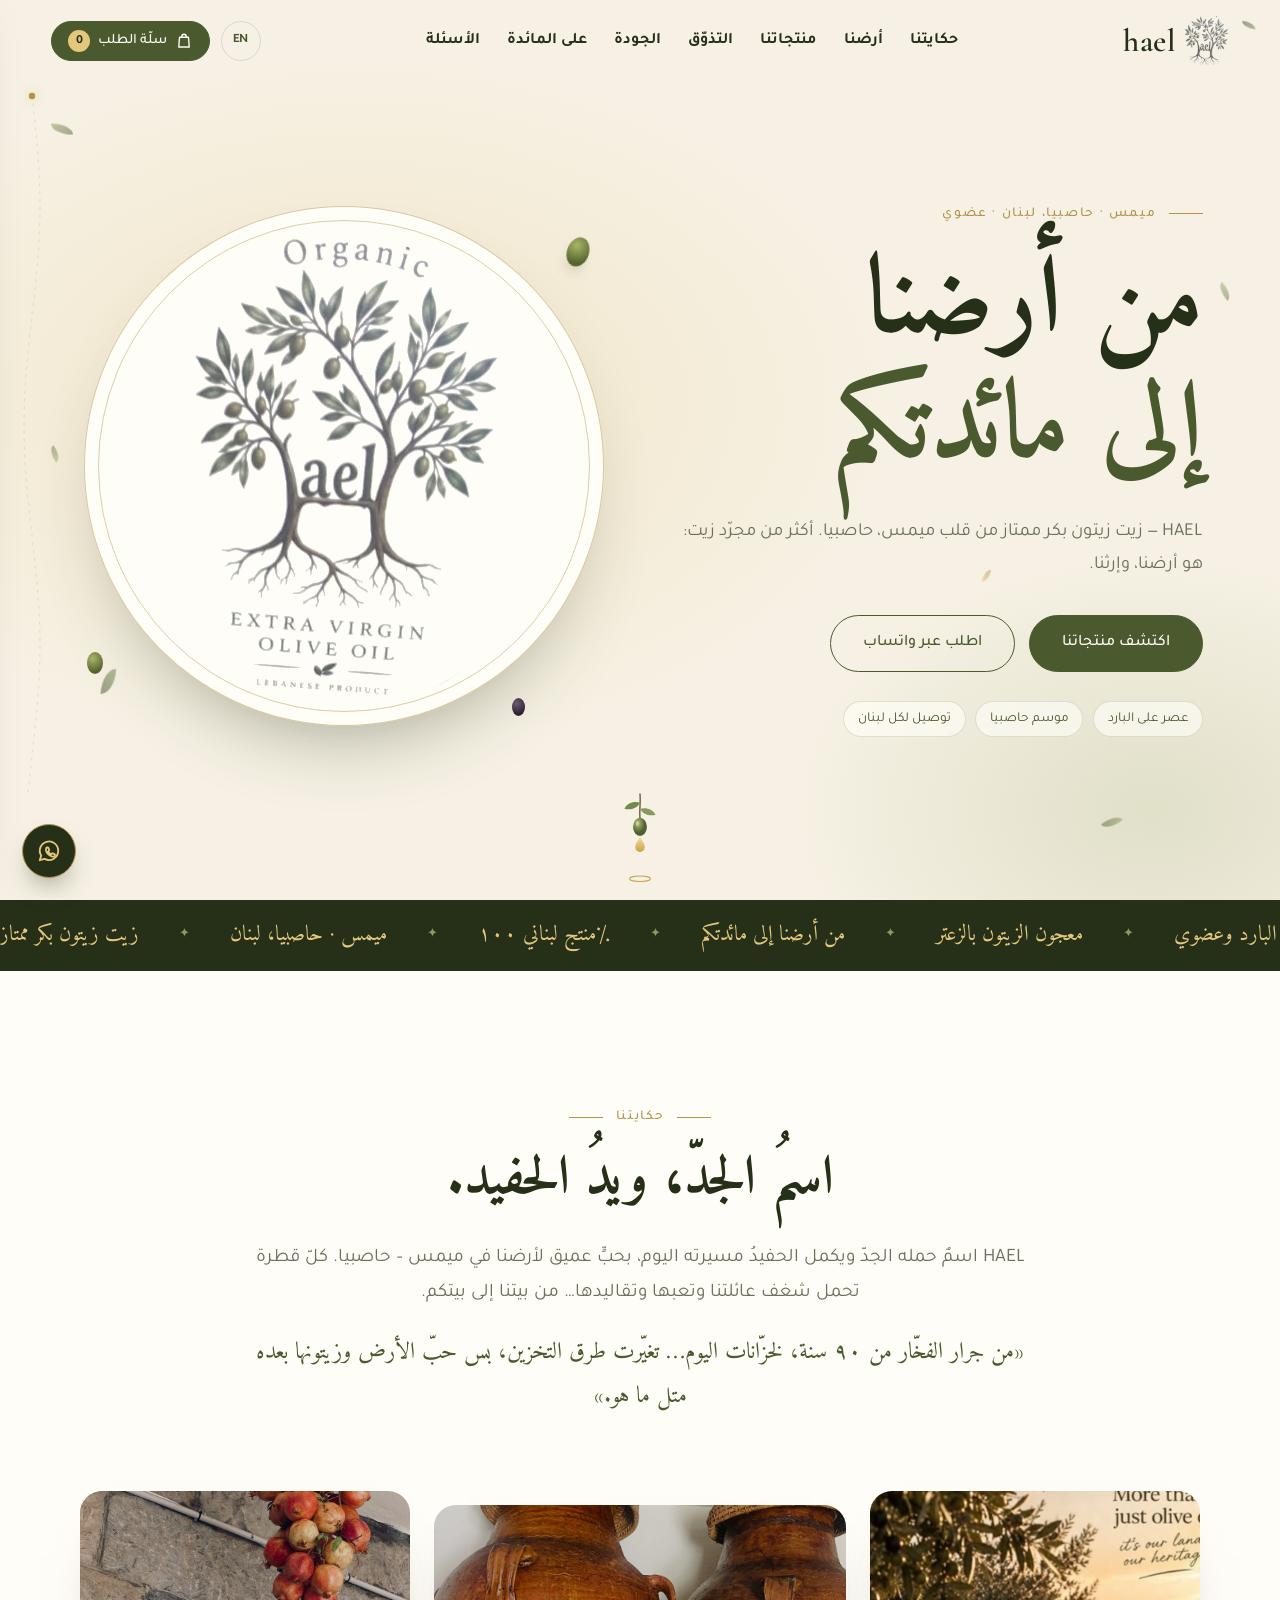
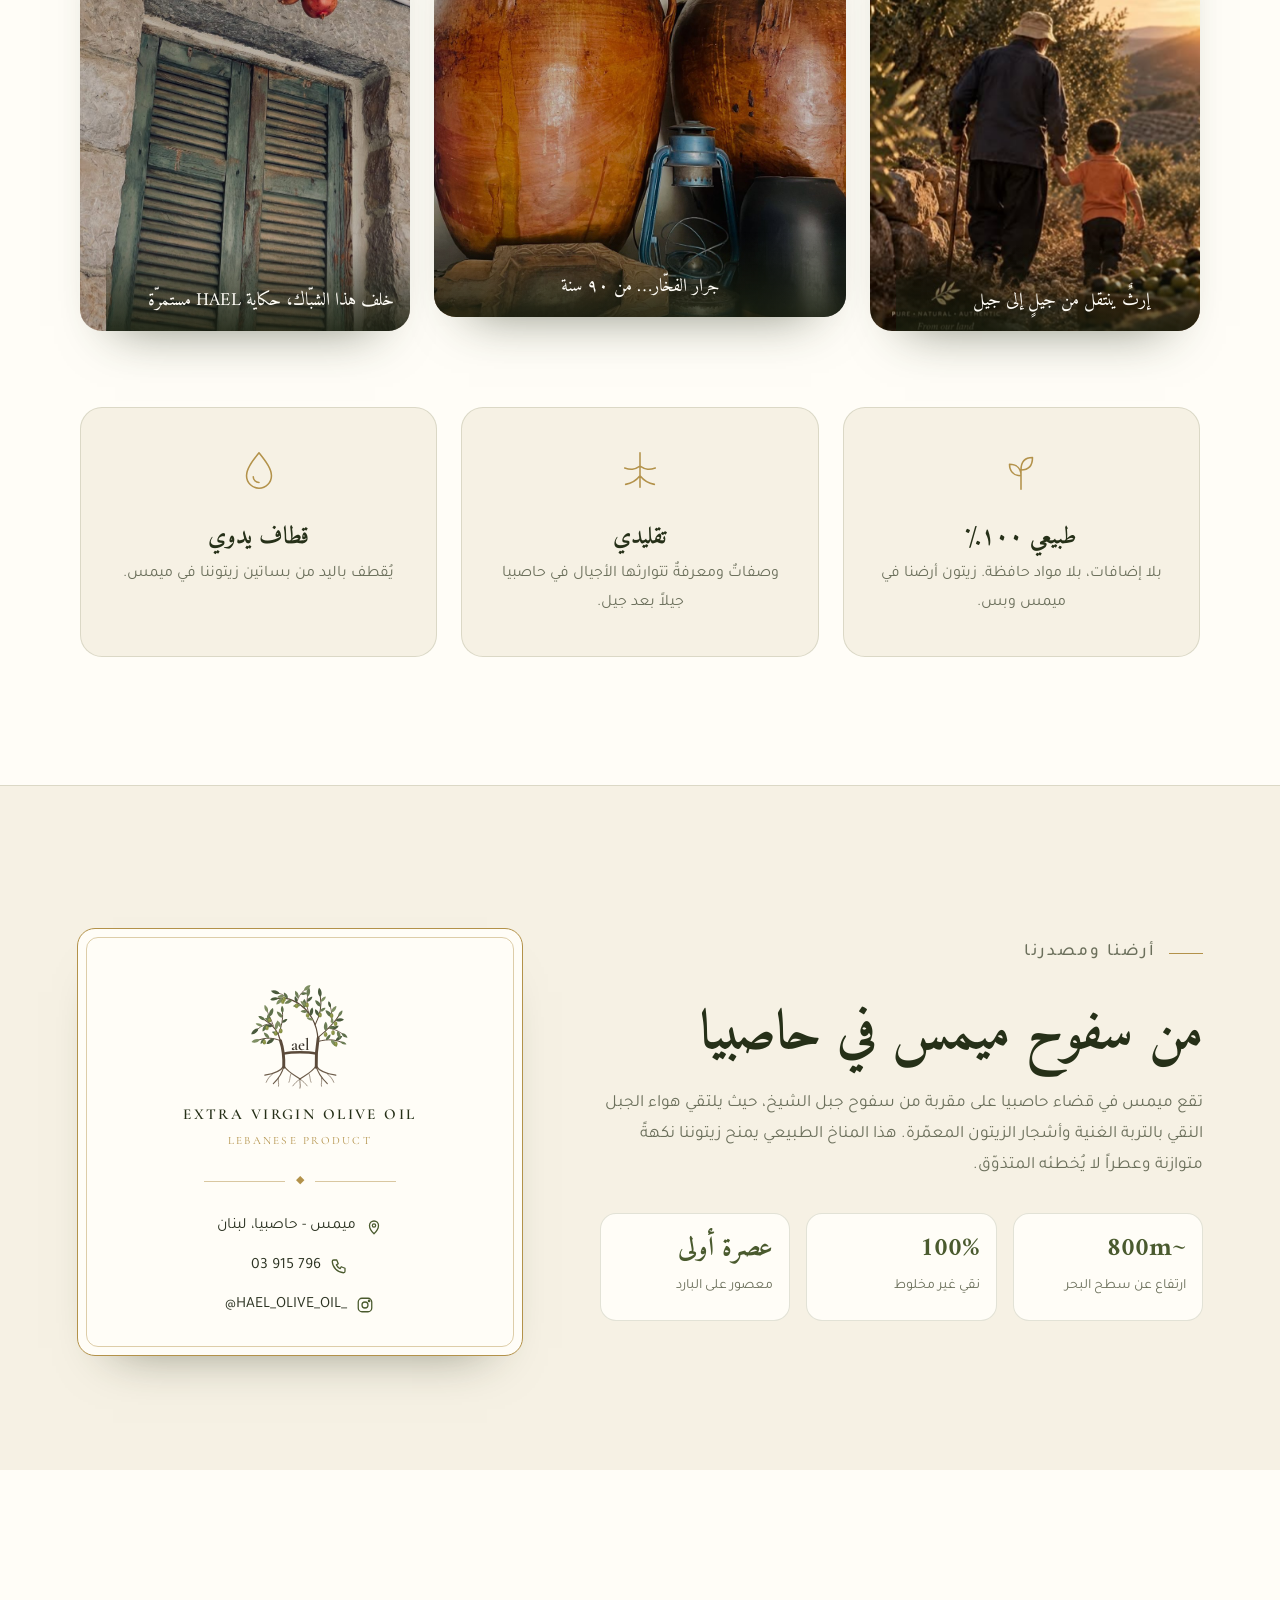
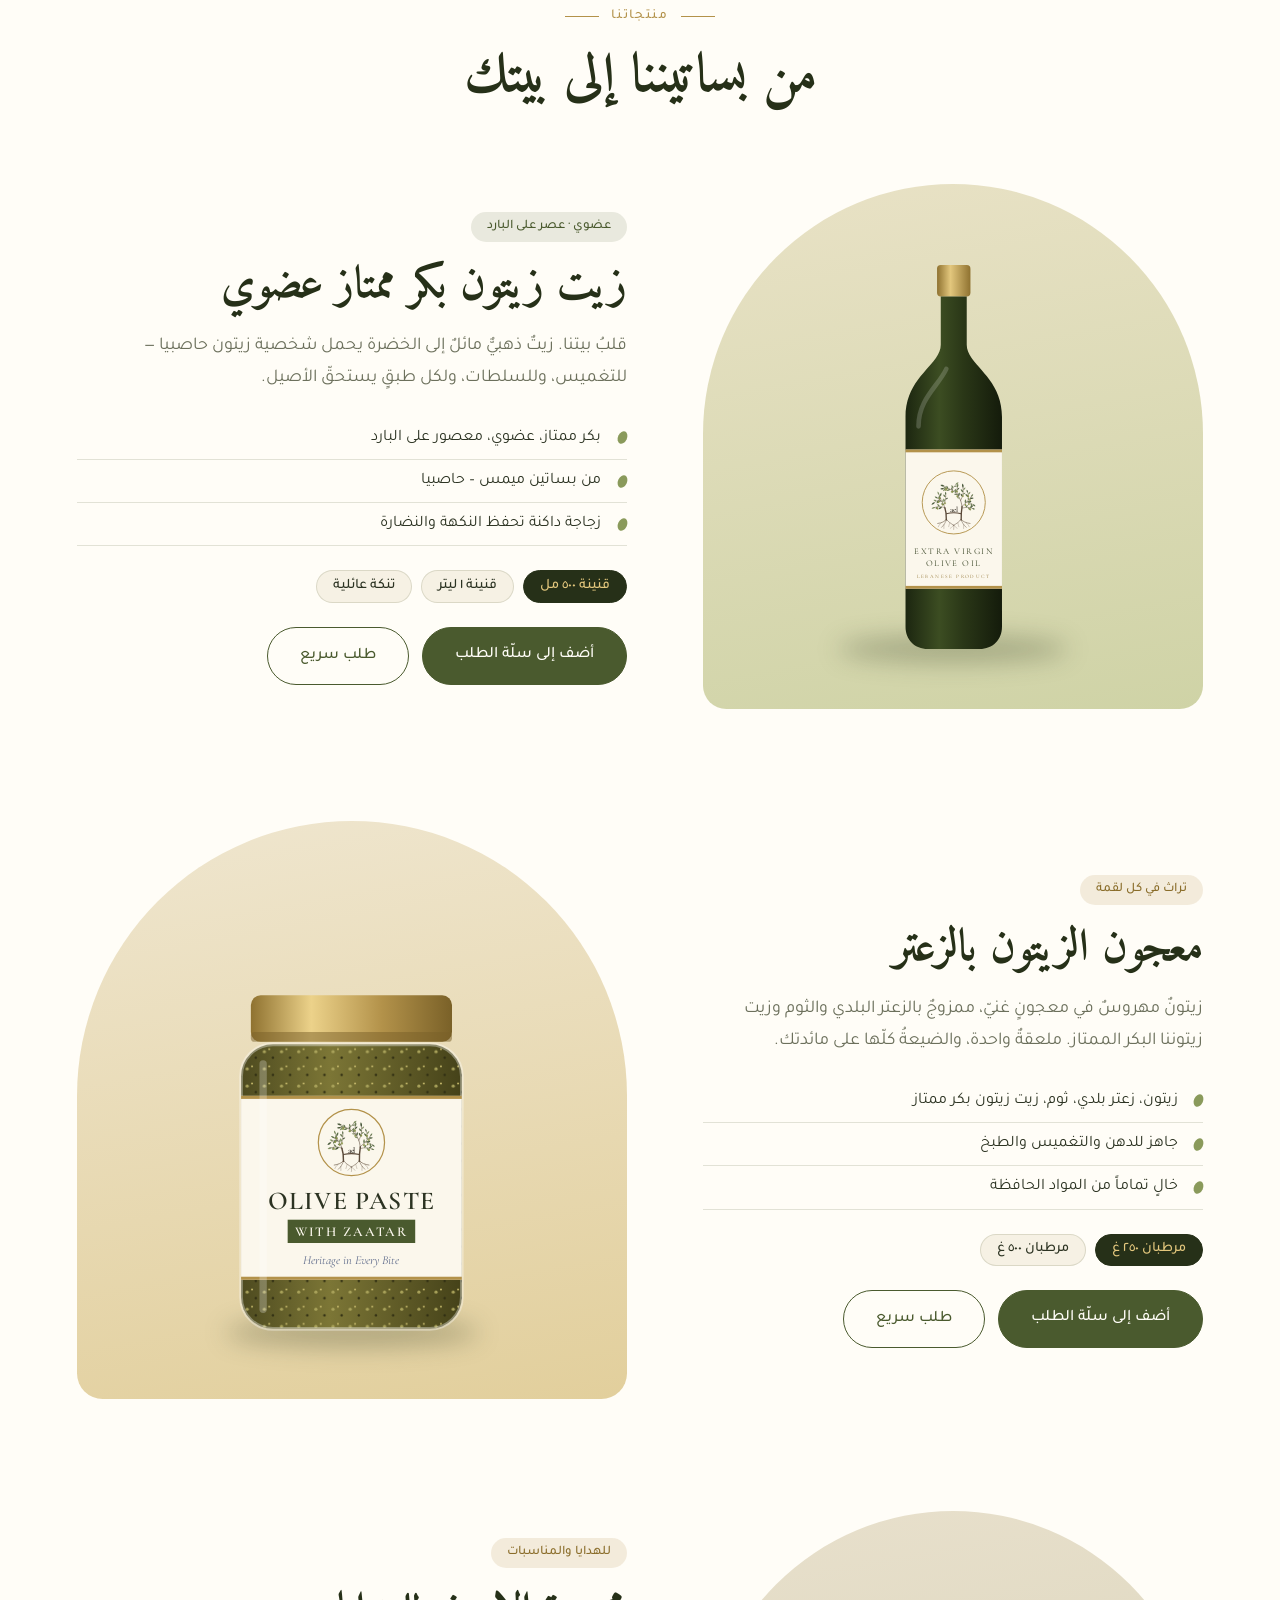
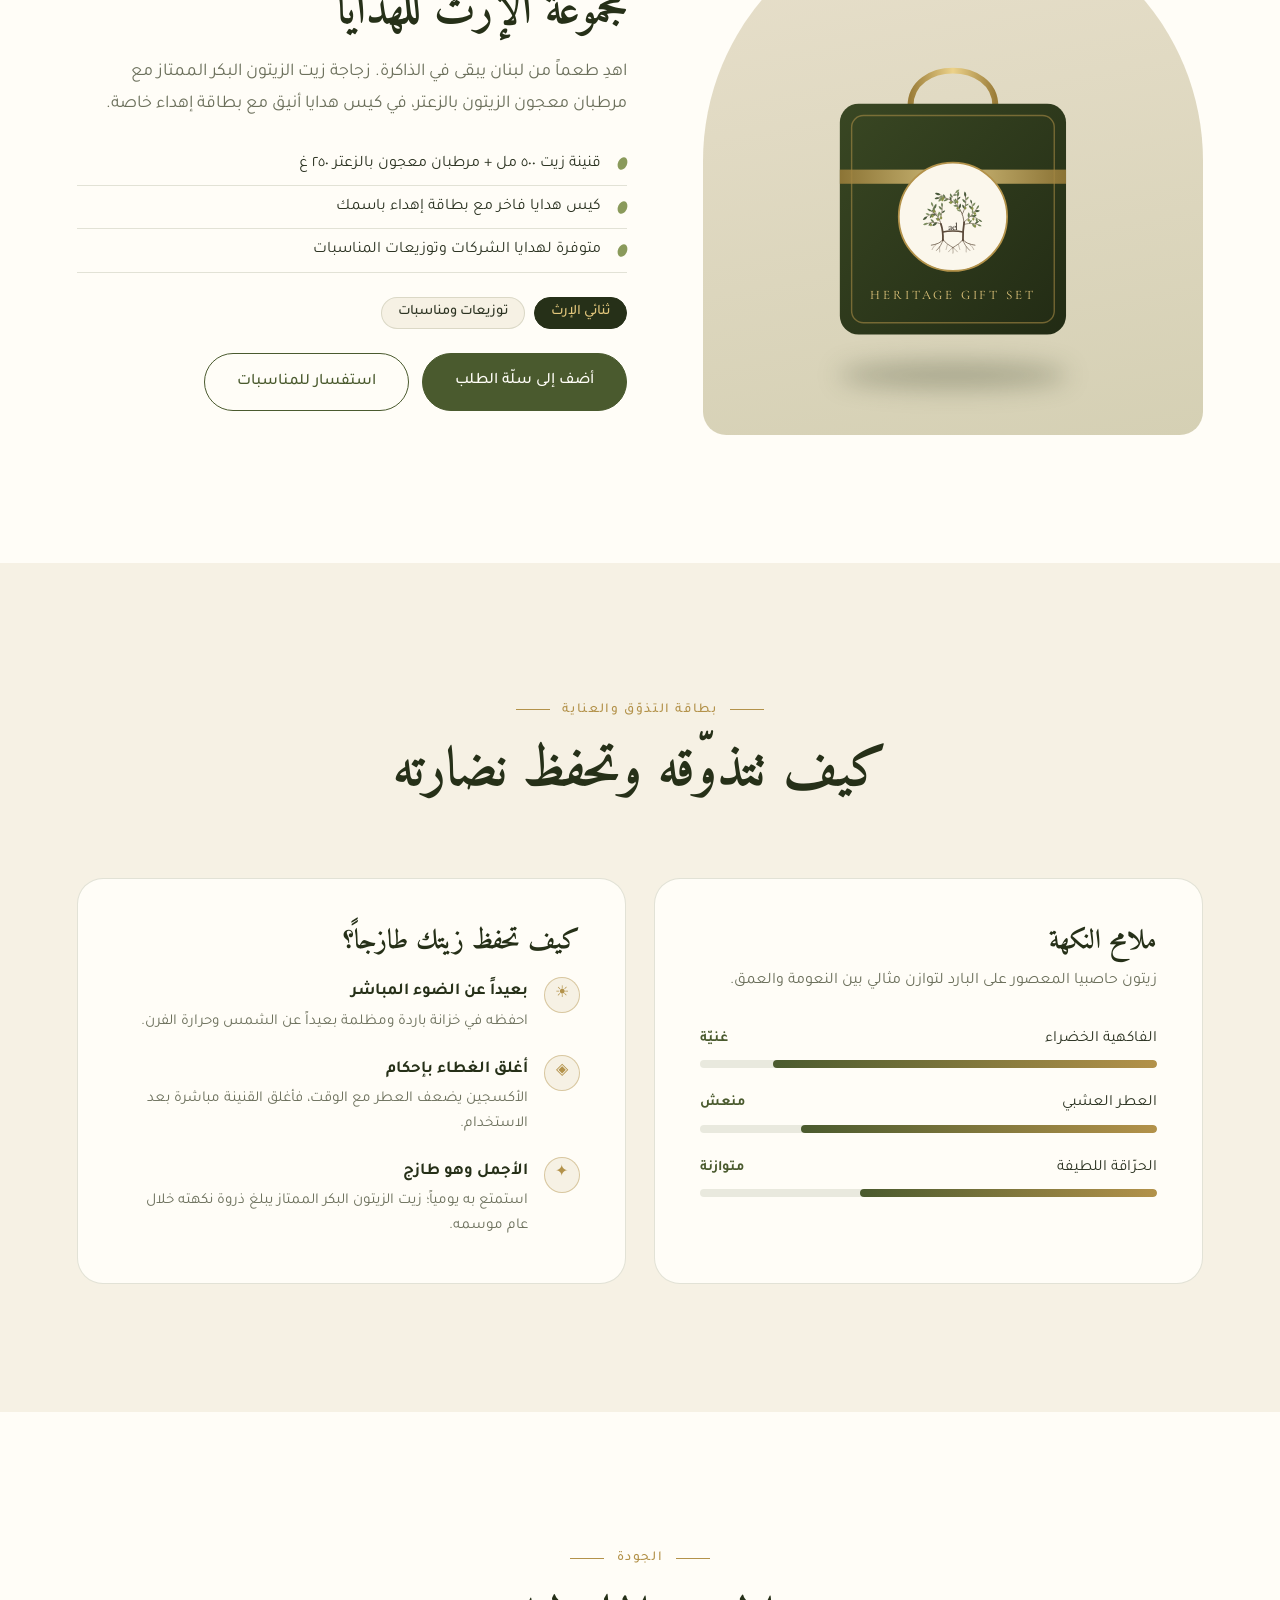
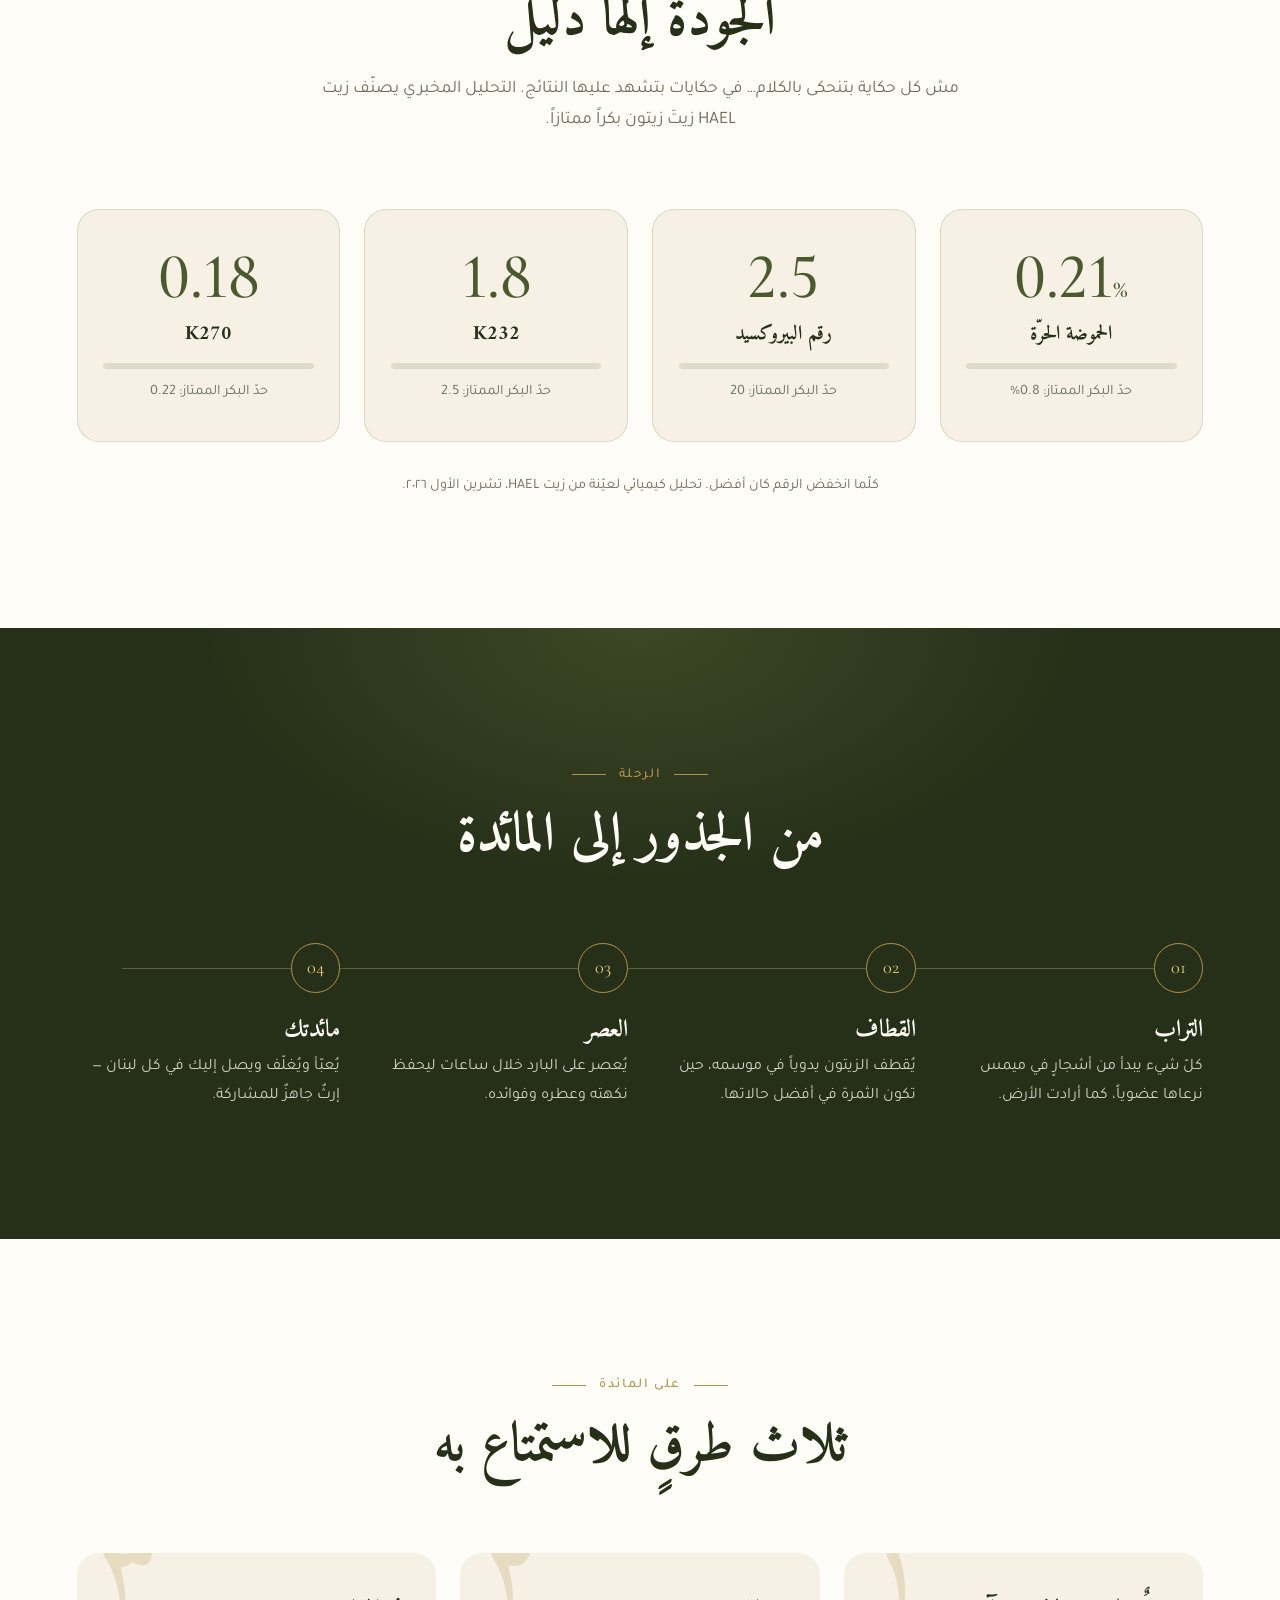
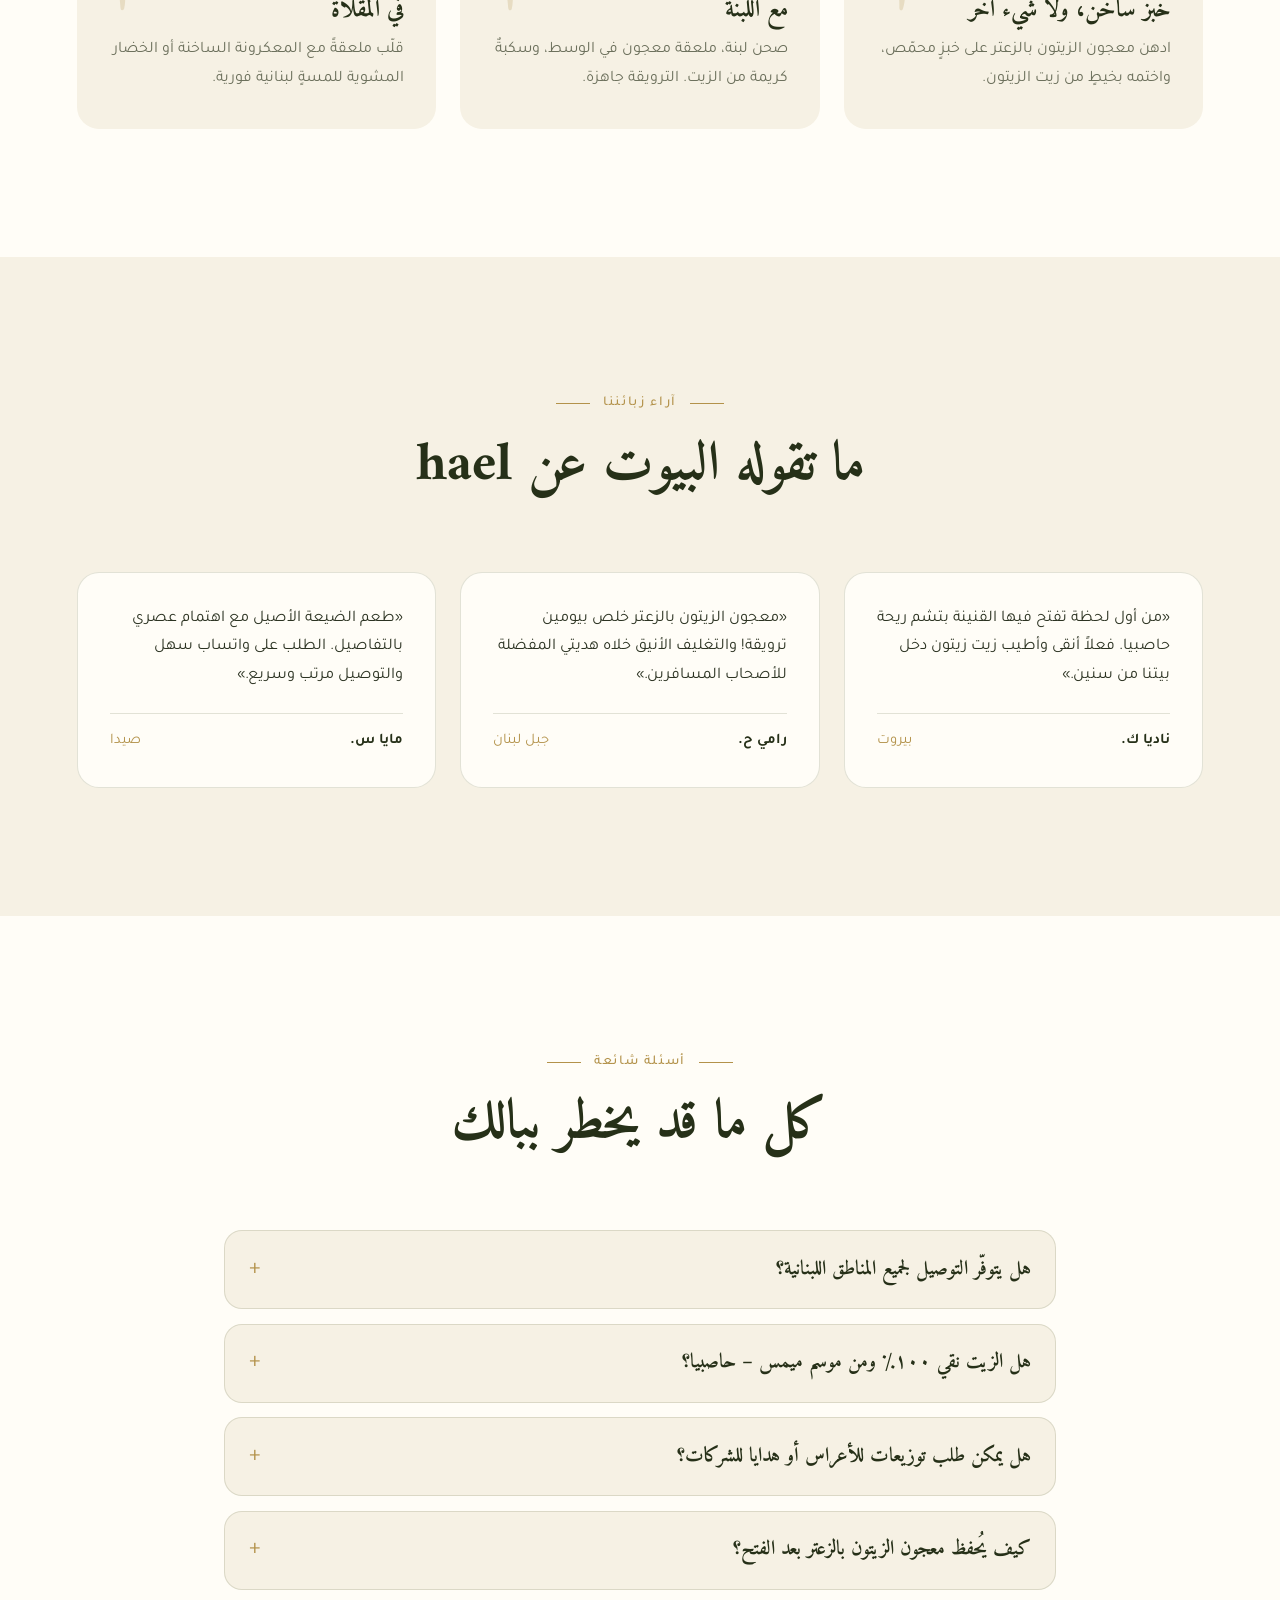
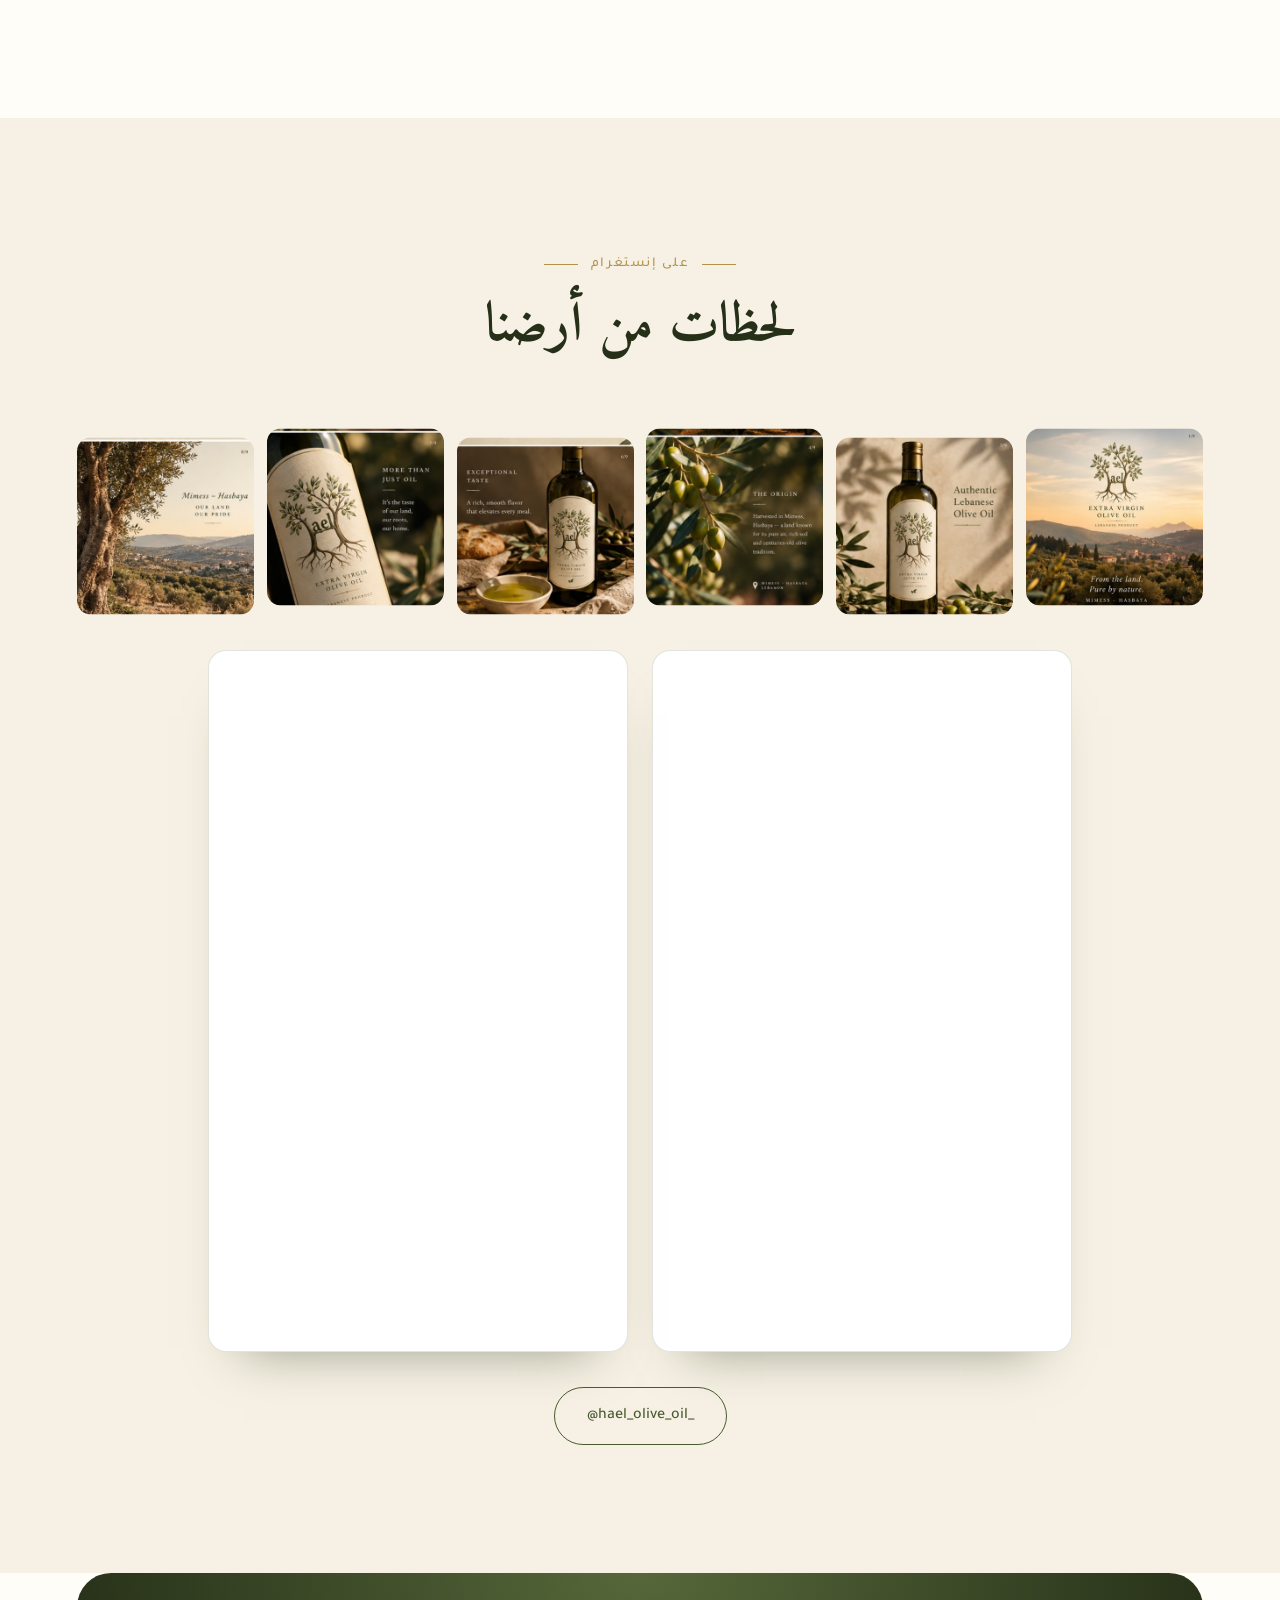
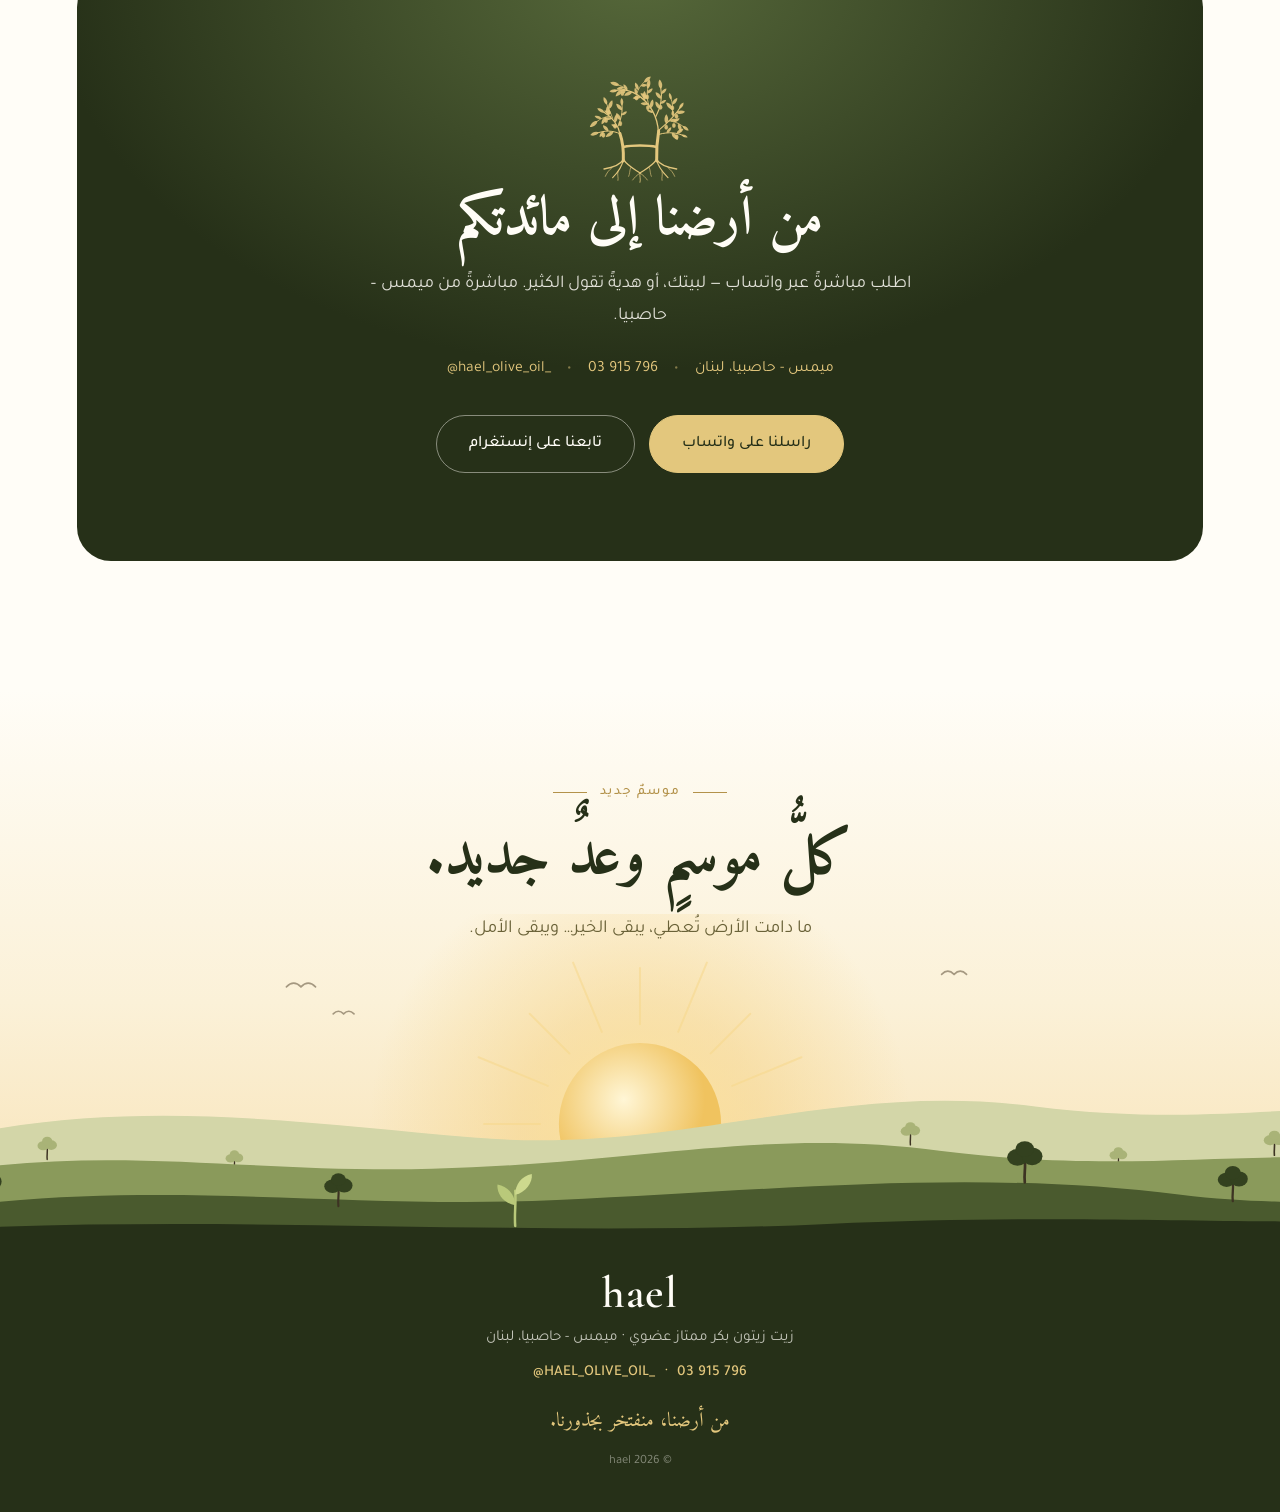
==== commit a351b321: "feat: add initial style sheet, logo asset, and markup for hael brand site" ====
--- a/index.html
+++ b/index.html
@@ -16,7 +16,7 @@
   <!-- ===== Header ===== -->
   <header class="nav" id="nav">
     <a href="#top" class="brand" aria-label="hael">
-      <svg class="tree tree--mini" data-tree="mini" aria-hidden="true"></svg>
+      <img class="brand__mark" src="assets/img/logo-mark.png" alt="" width="560" height="618">
       <span class="brand__name">hael</span>
     </a>
     <nav class="nav__links" id="navLinks">
@@ -81,7 +81,7 @@
 
     <div class="hero__art reveal">
       <div class="emblem">
-        <svg class="tree" data-tree="full" role="img" aria-label="hael olive tree"></svg>
+        <img class="emblem__logo" src="assets/img/logo.png" alt="HAEL — Organic Extra Virgin Olive Oil · Lebanese Product" width="854" height="853">
       </div>
       <span class="olive olive--1"></span>
       <span class="olive olive--2"></span>
--- a/assets/css/style.css
+++ b/assets/css/style.css
@@ -778,3 +778,12 @@
 .tree .name { fill: #3a342b; letter-spacing: -1px; }
 .tree--contact .wood { stroke: var(--gold-soft); }
 .tree--contact .fruit ellipse, .tree--contact .fruit path { fill: var(--gold-soft) !important; stroke: var(--gold-soft); }
+
+/* ---------- Printed logo (extracted from the packaging photo) ---------- */
+.emblem__logo {
+  display: block; width: 92%; height: auto; transform-origin: 50% 72%;
+  animation: logo-in 1.8s var(--ease) both, sway 9s ease-in-out 1.8s infinite;
+}
+@keyframes logo-in { from { opacity: 0; scale: .9; filter: blur(8px); } to { opacity: 1; scale: 1; filter: blur(0); } }
+.brand__mark { display: block; height: 50px; width: auto; }
+@media (prefers-reduced-motion: reduce) { .emblem__logo { animation: none; } }
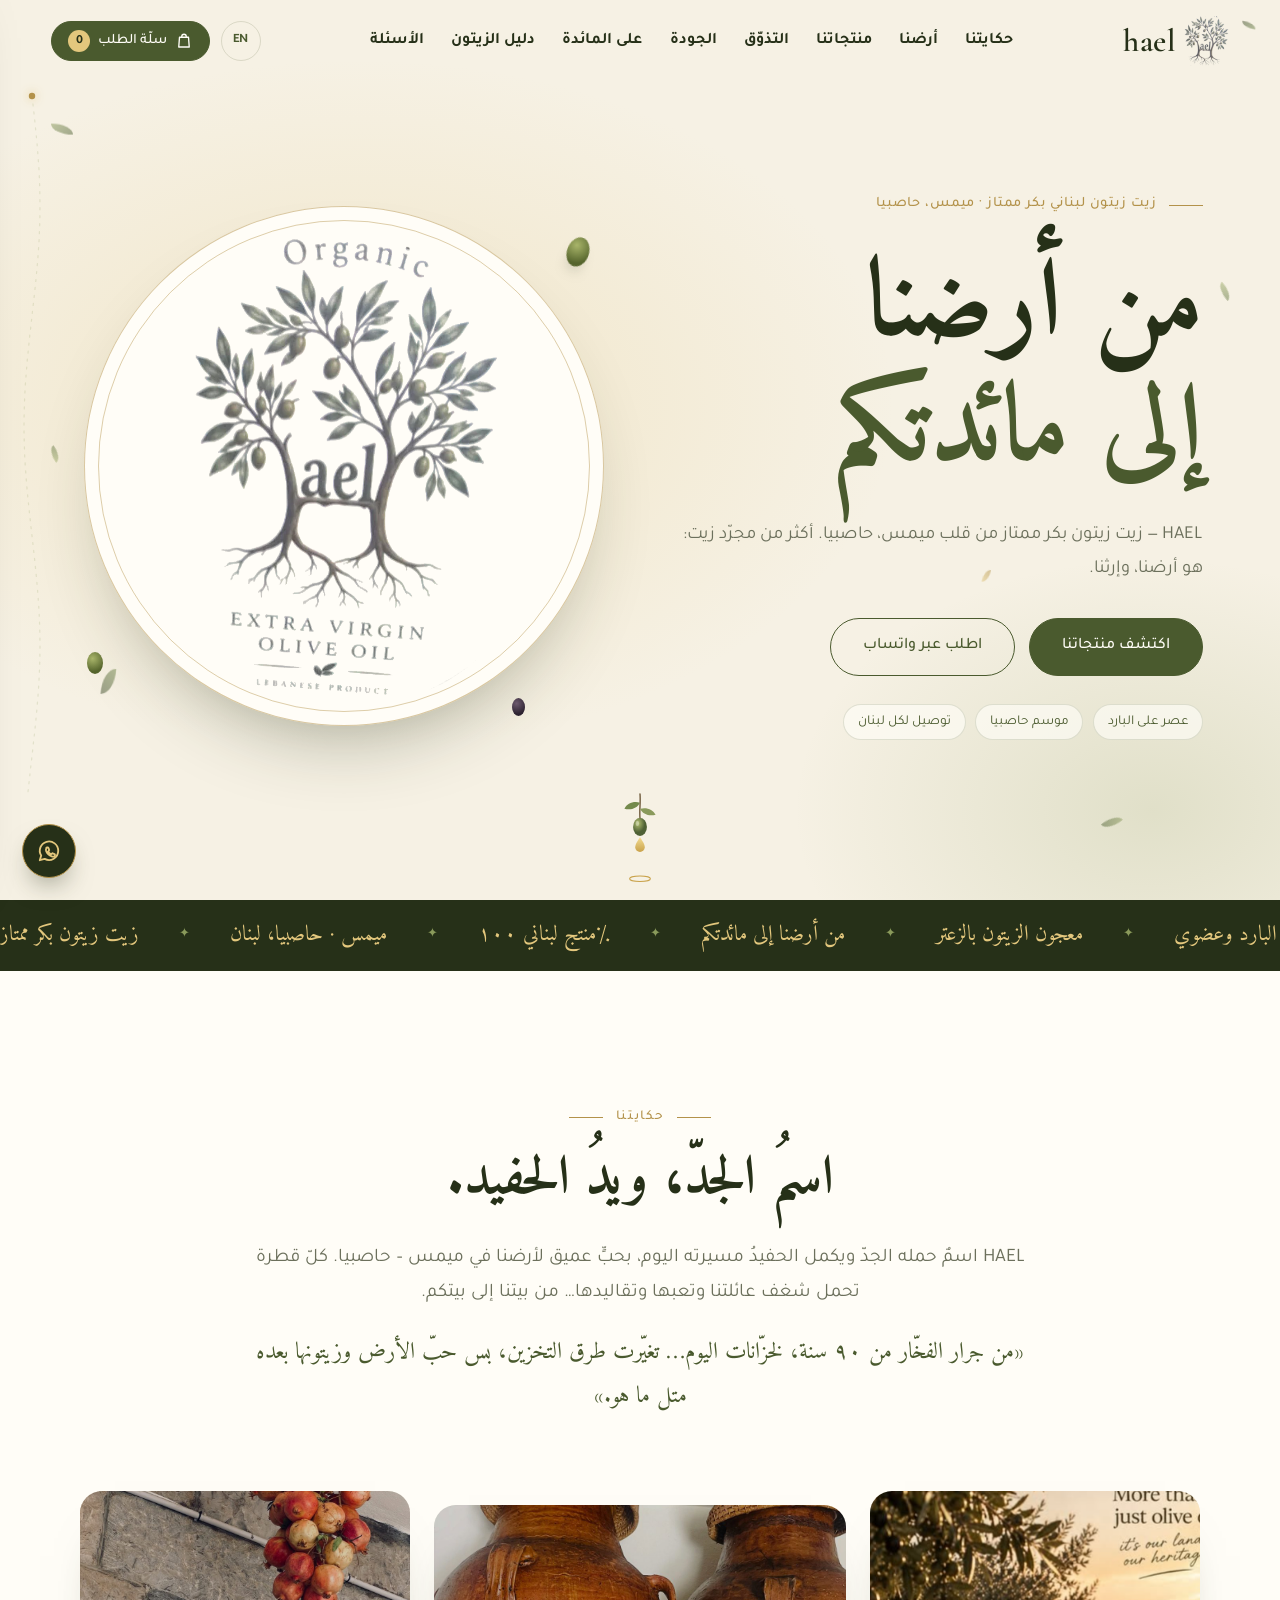
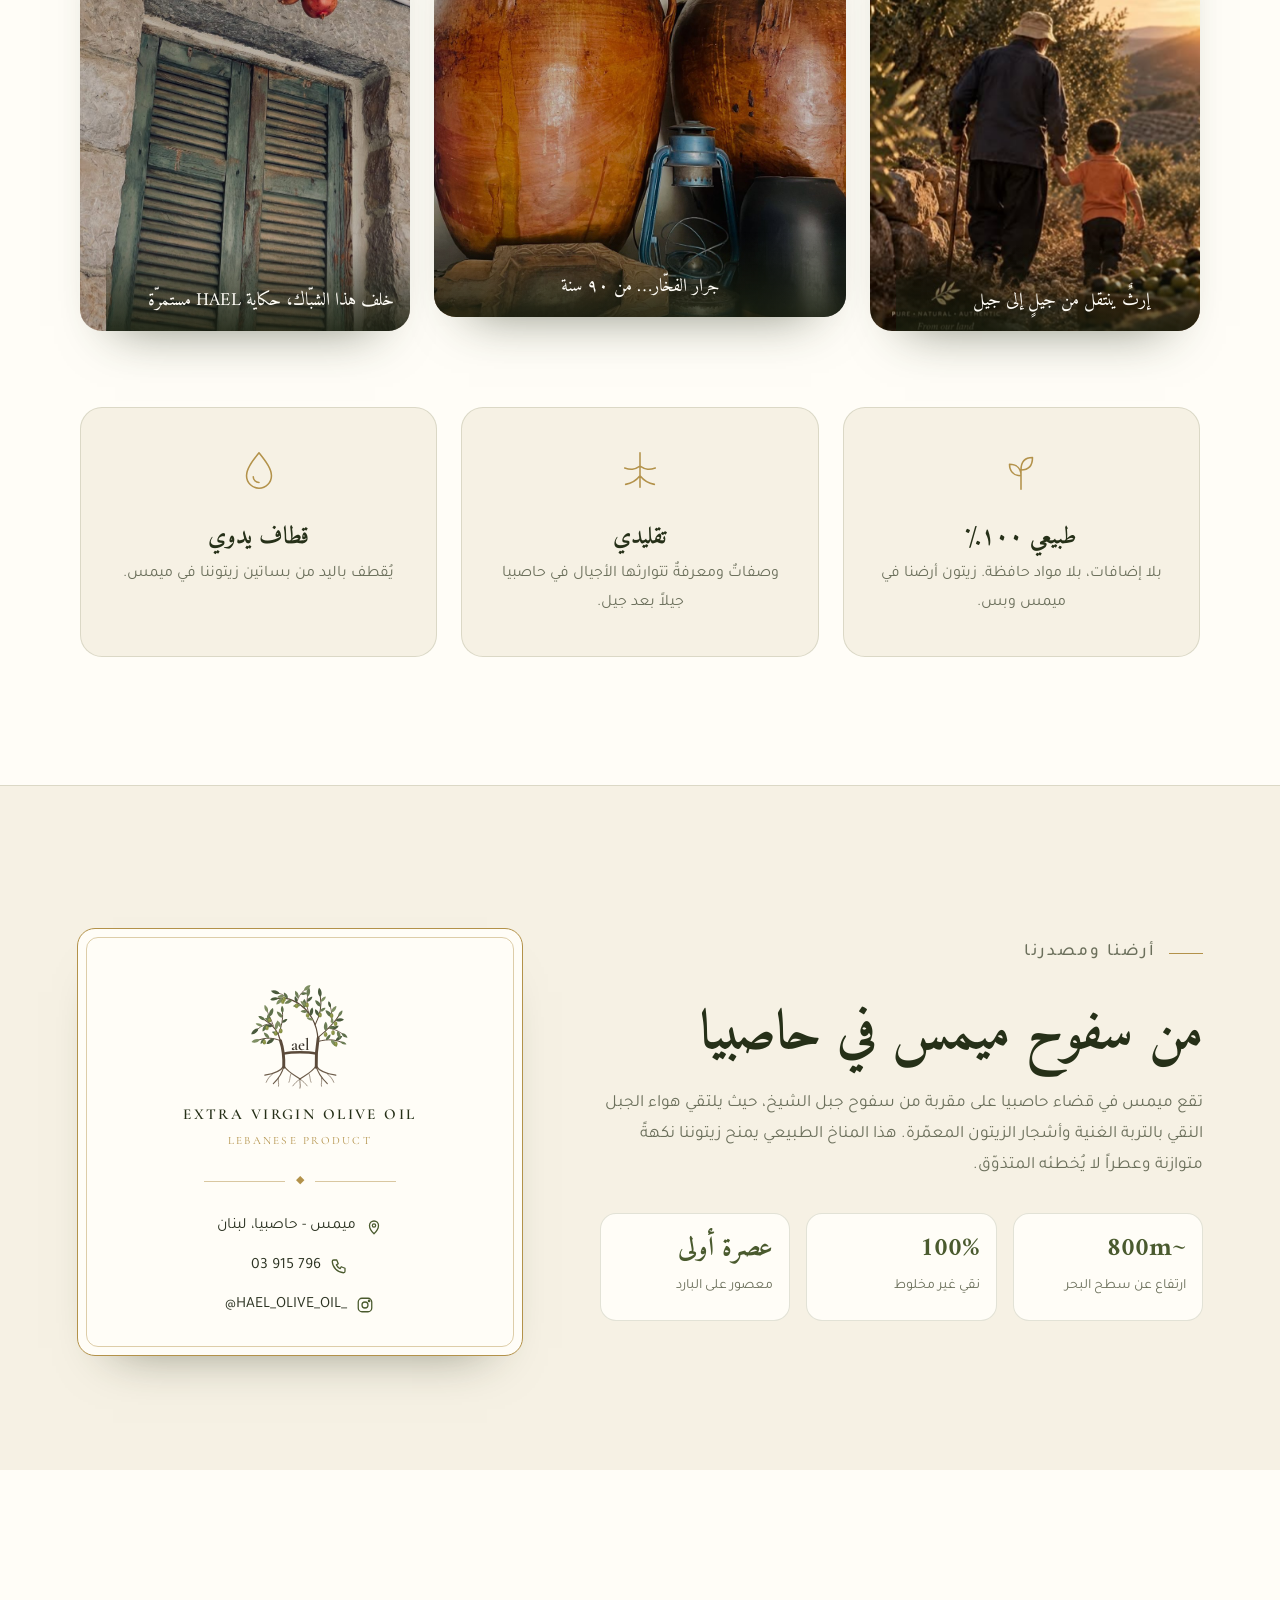
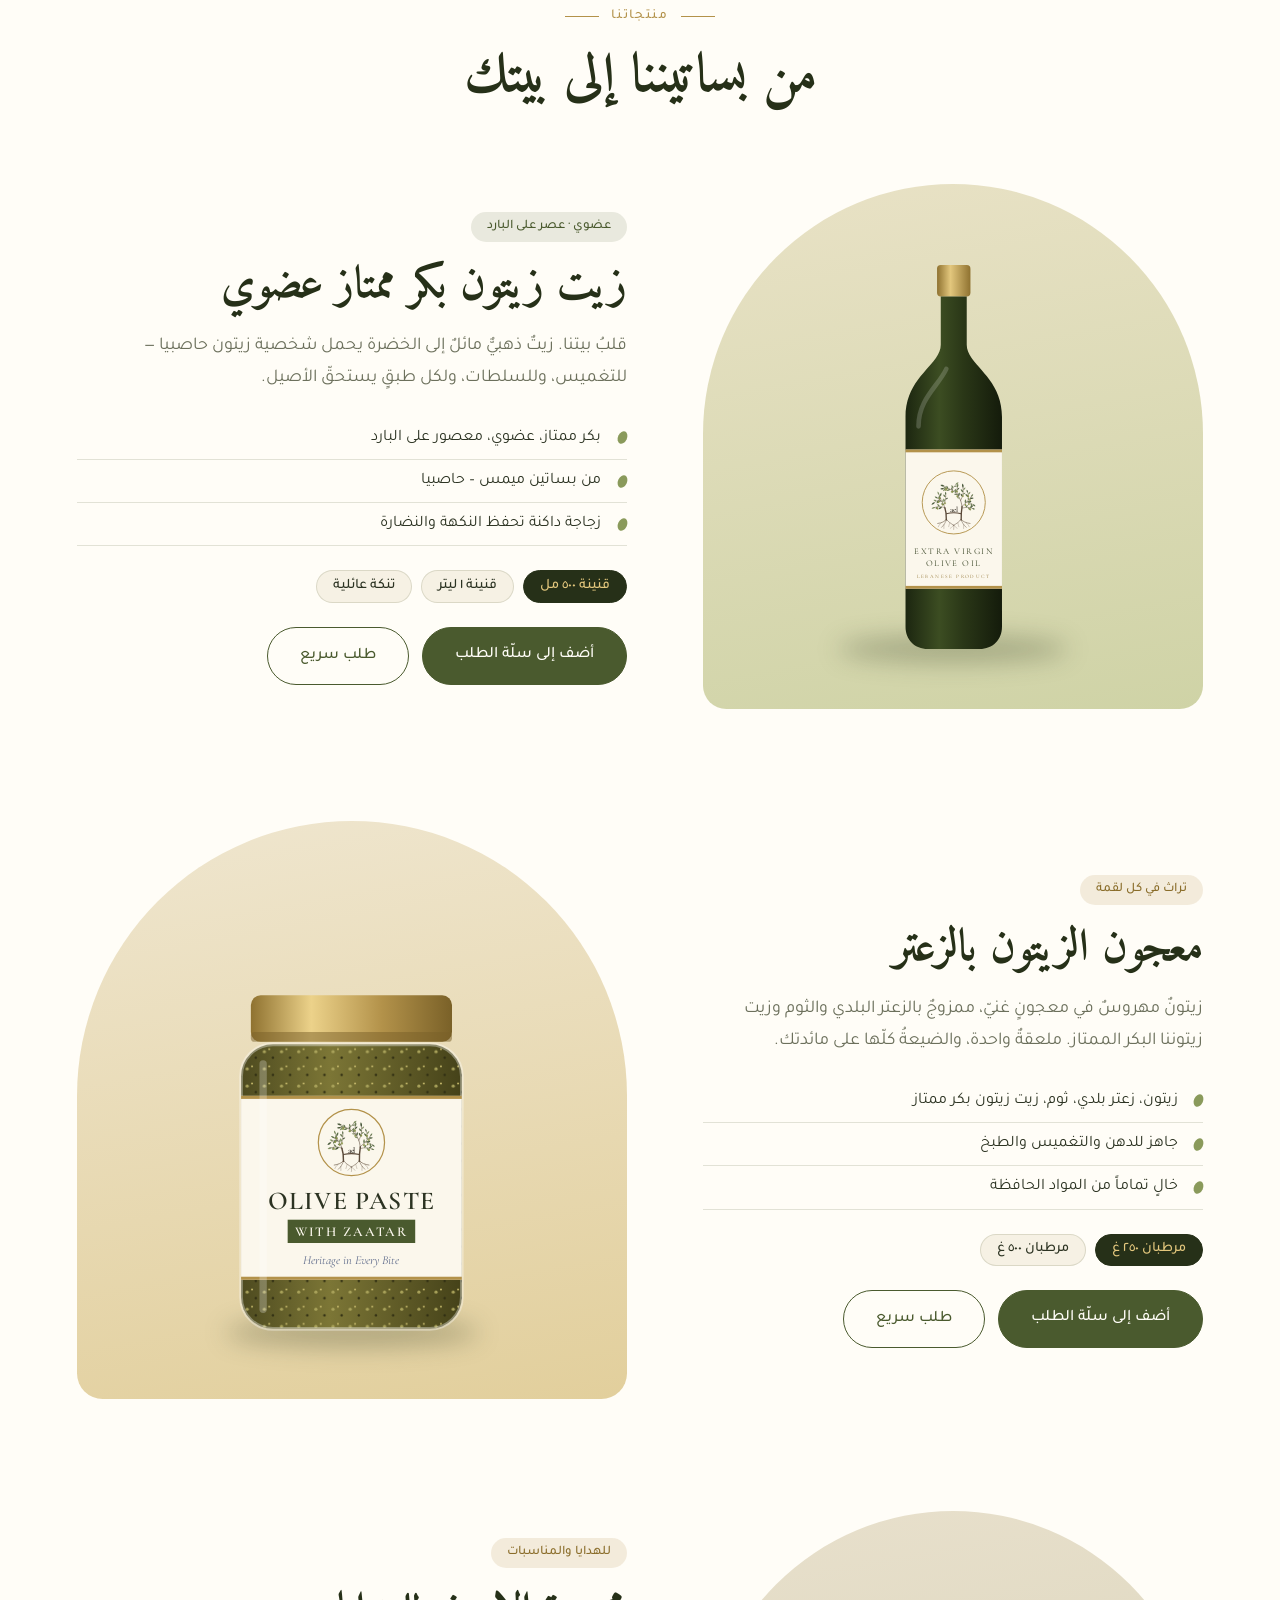
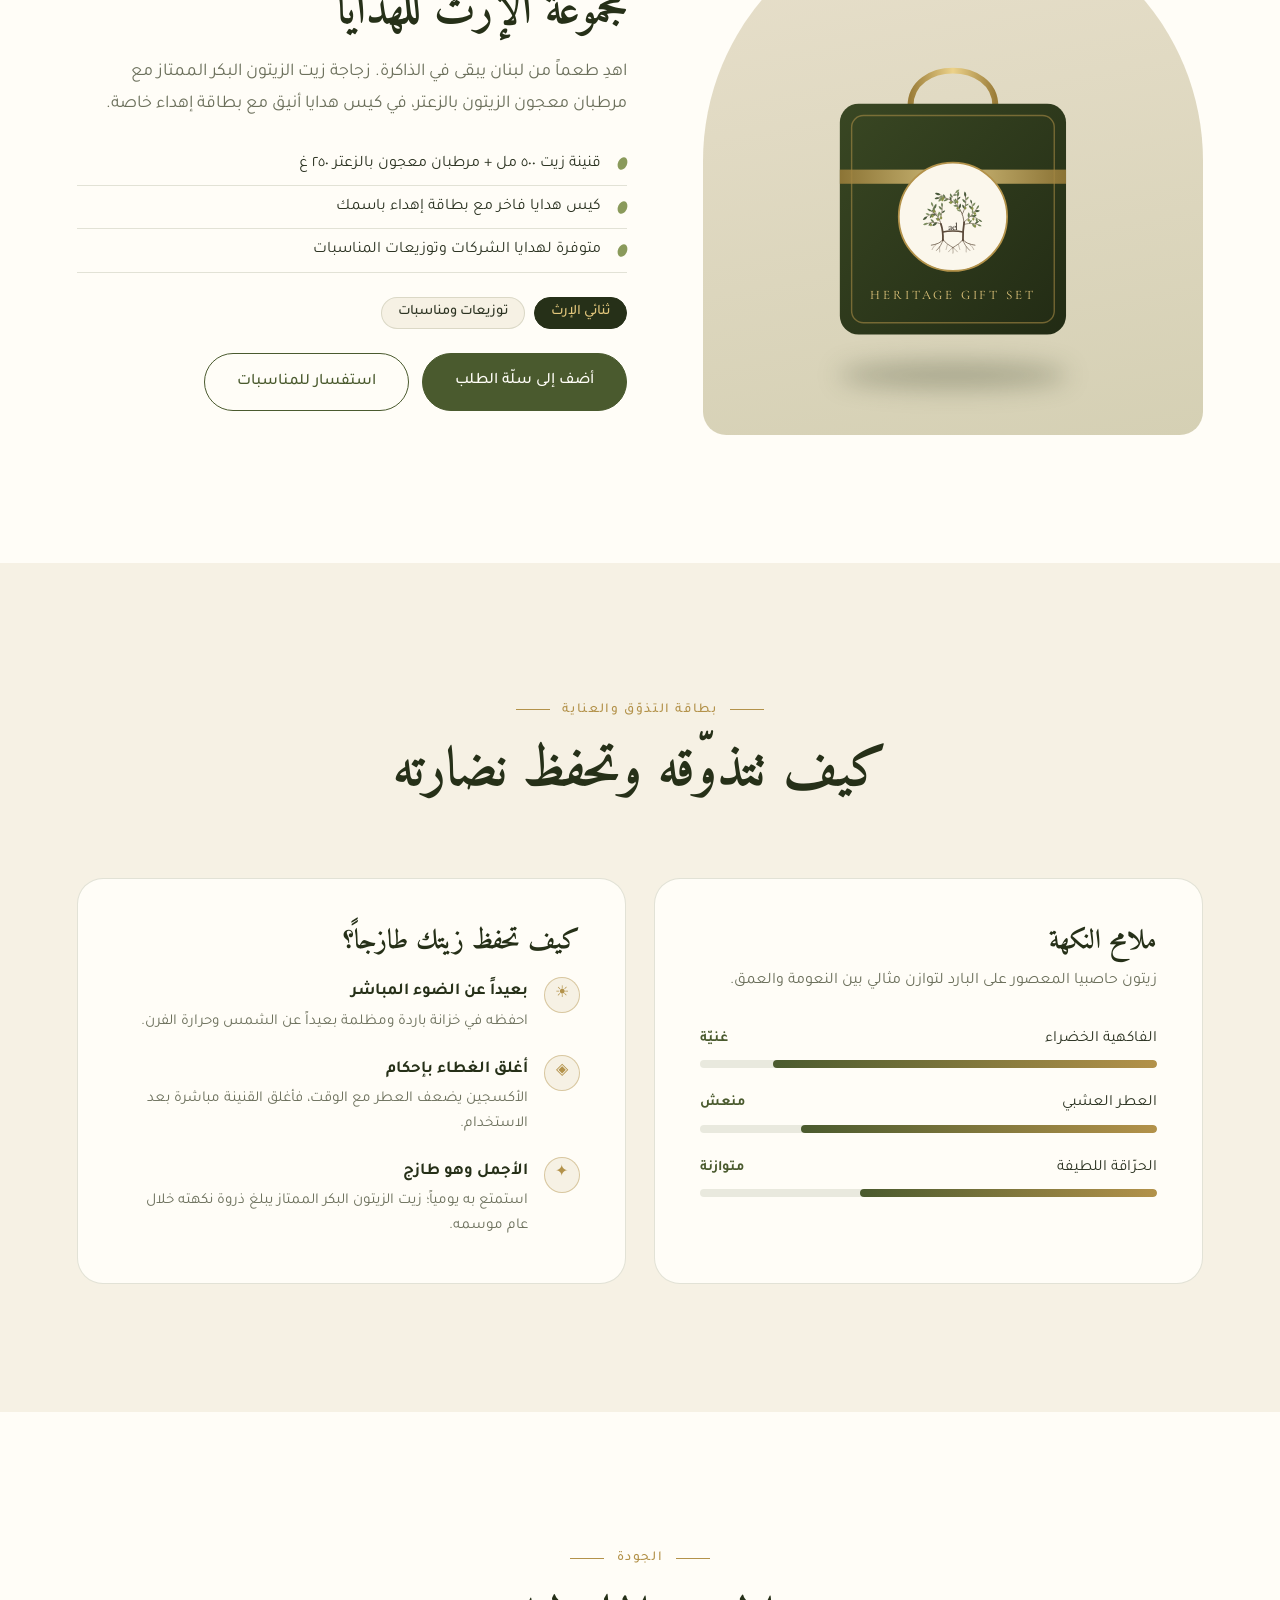
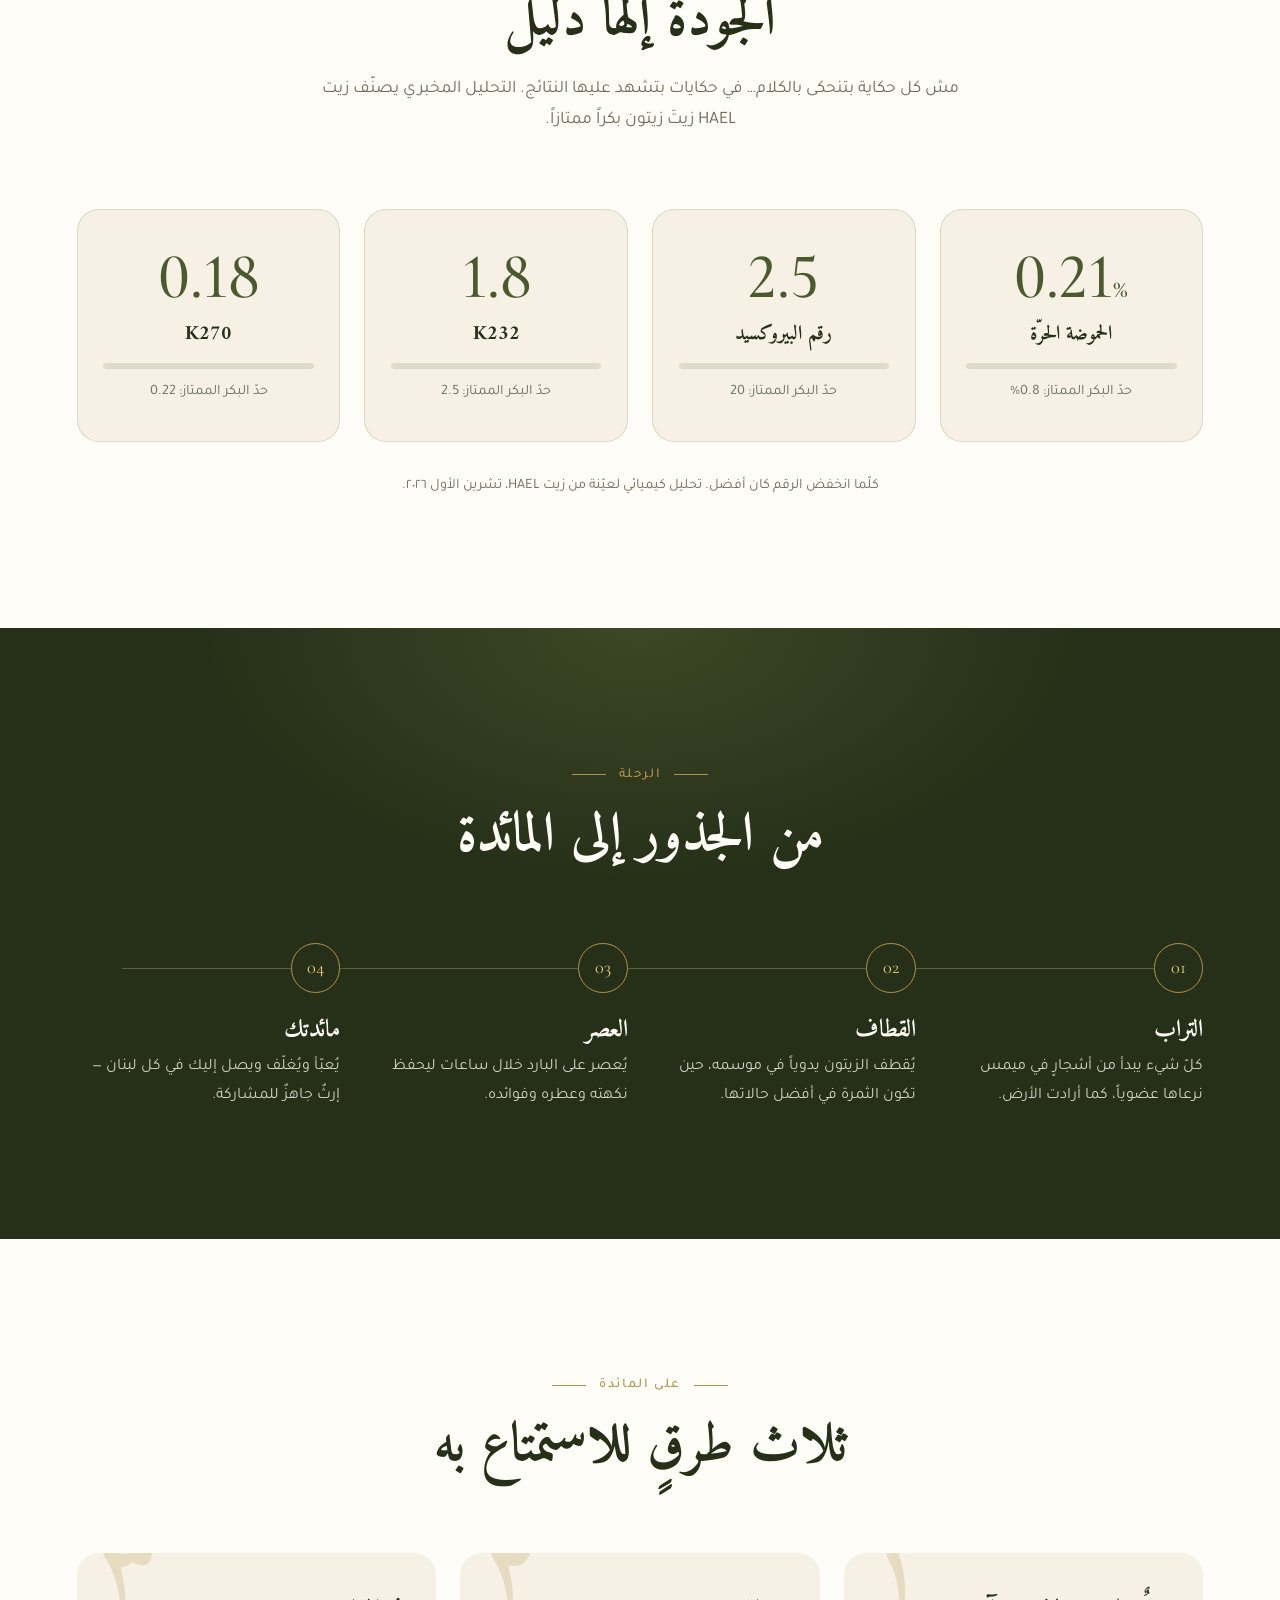
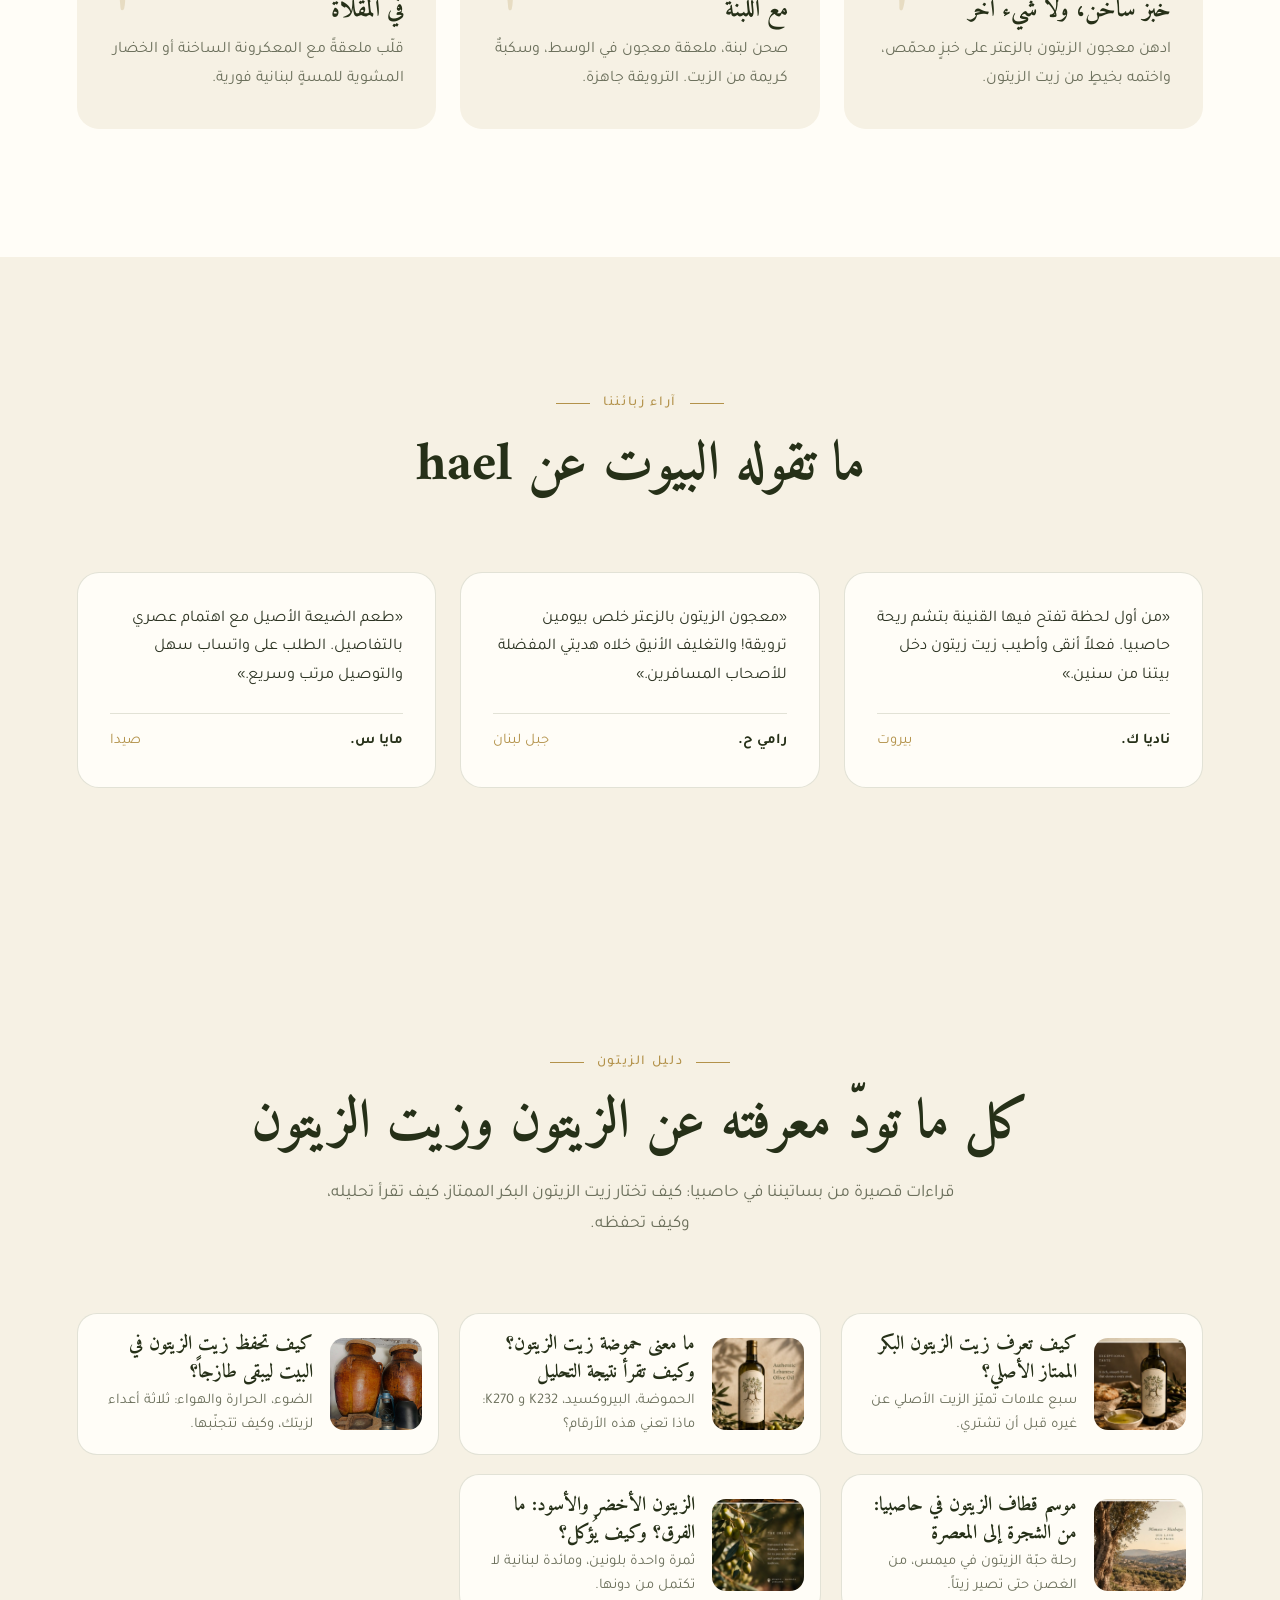
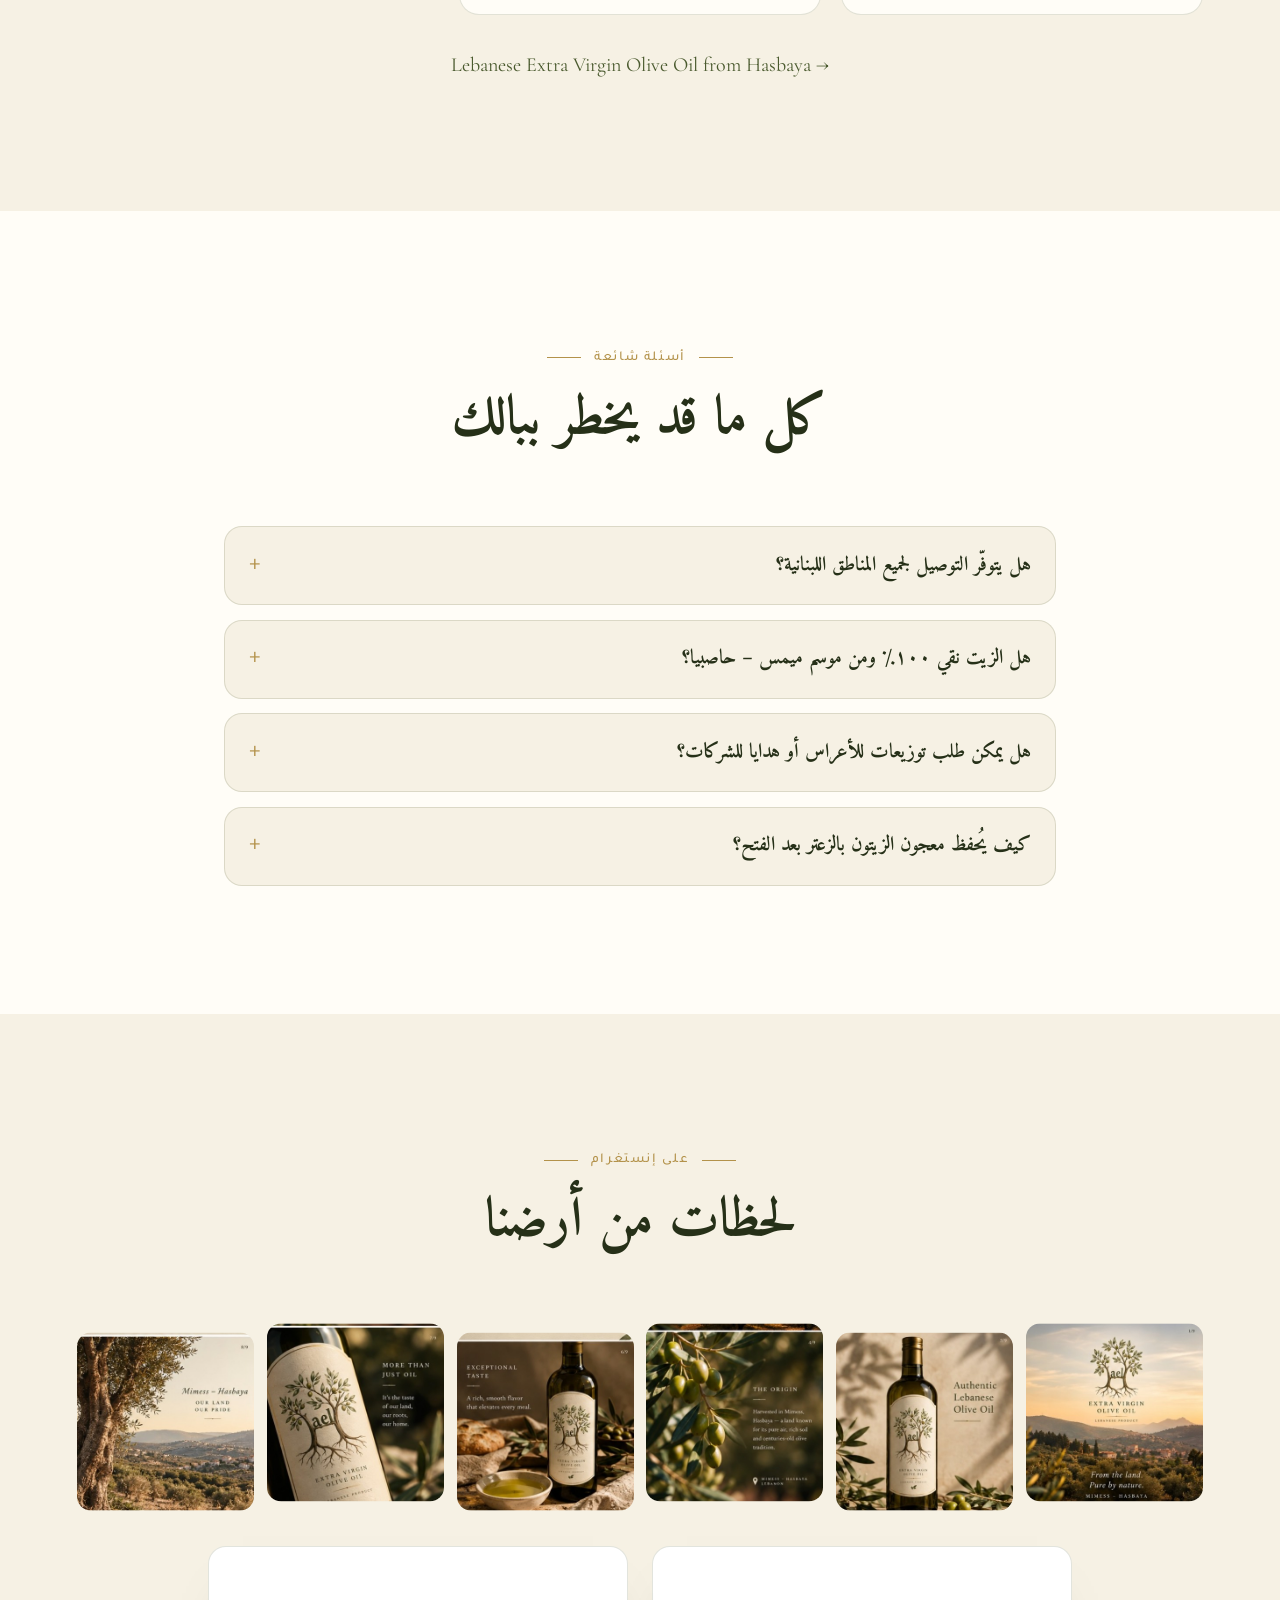
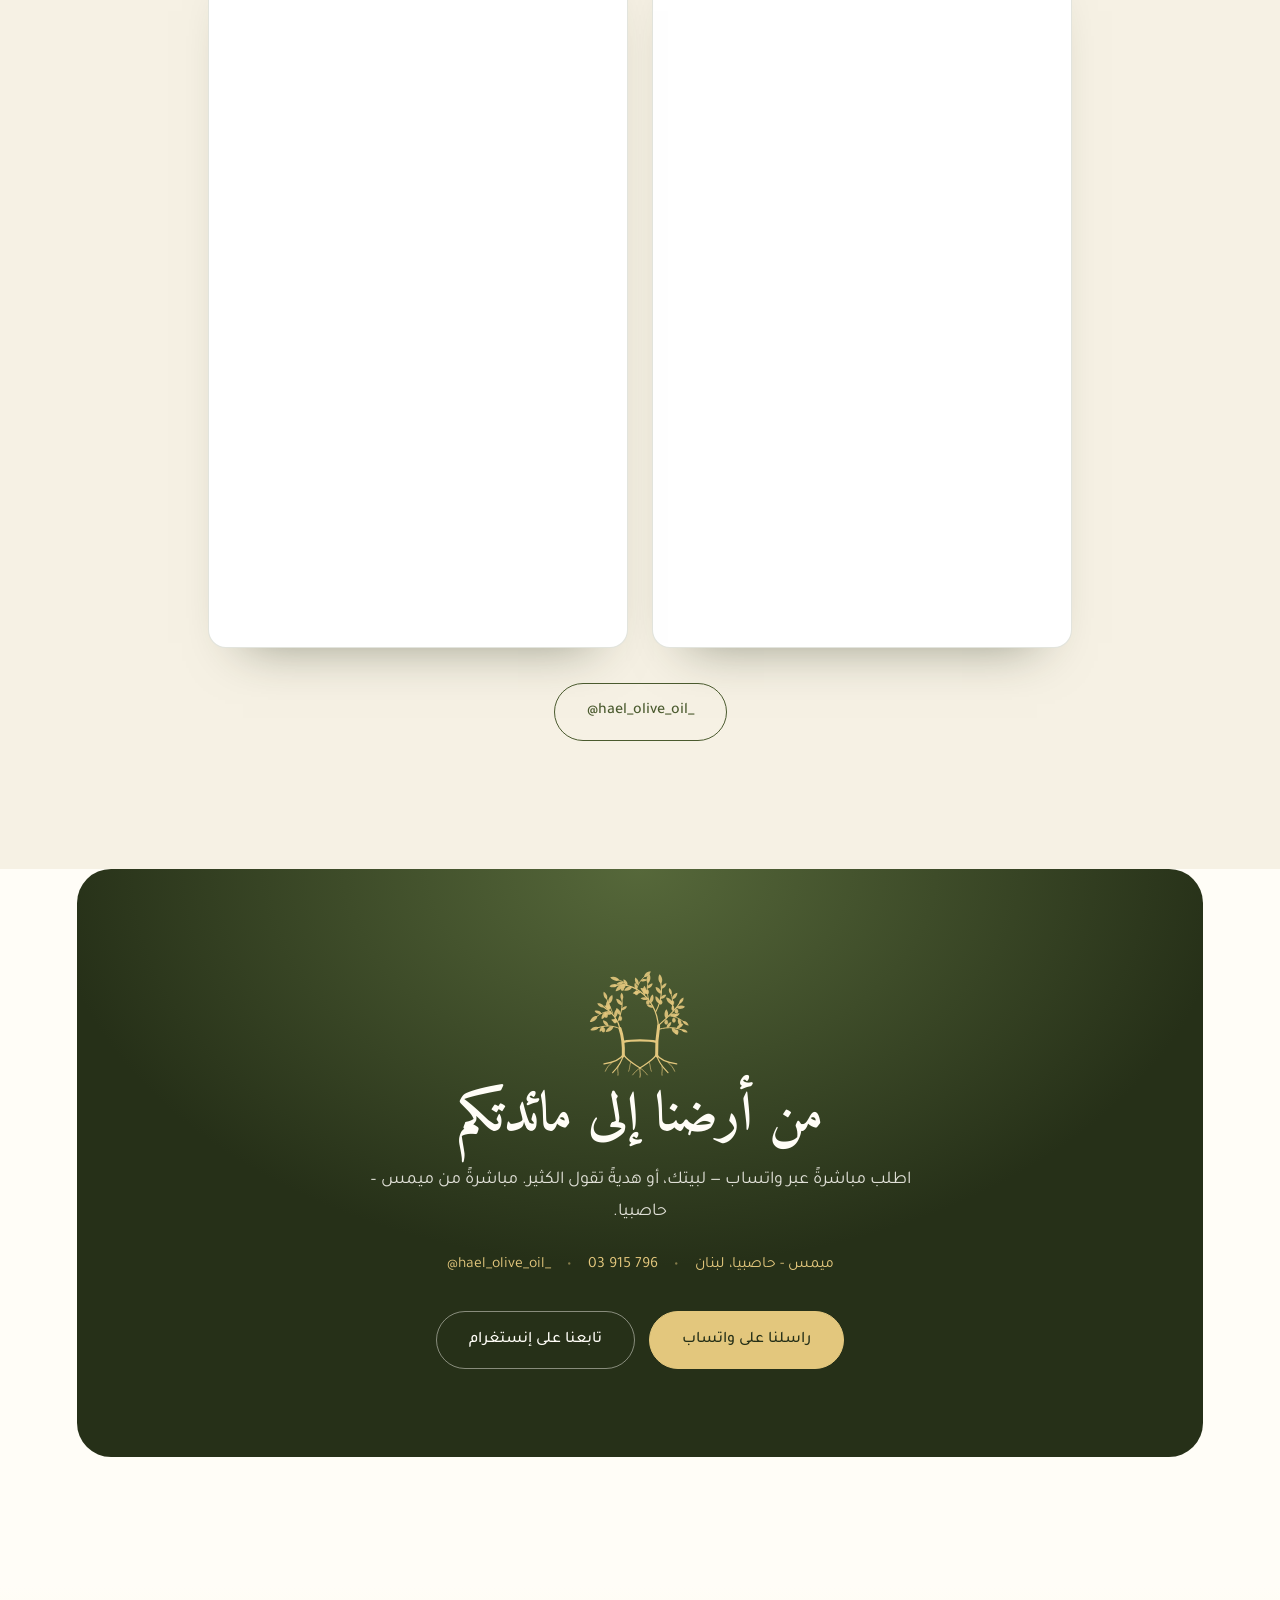
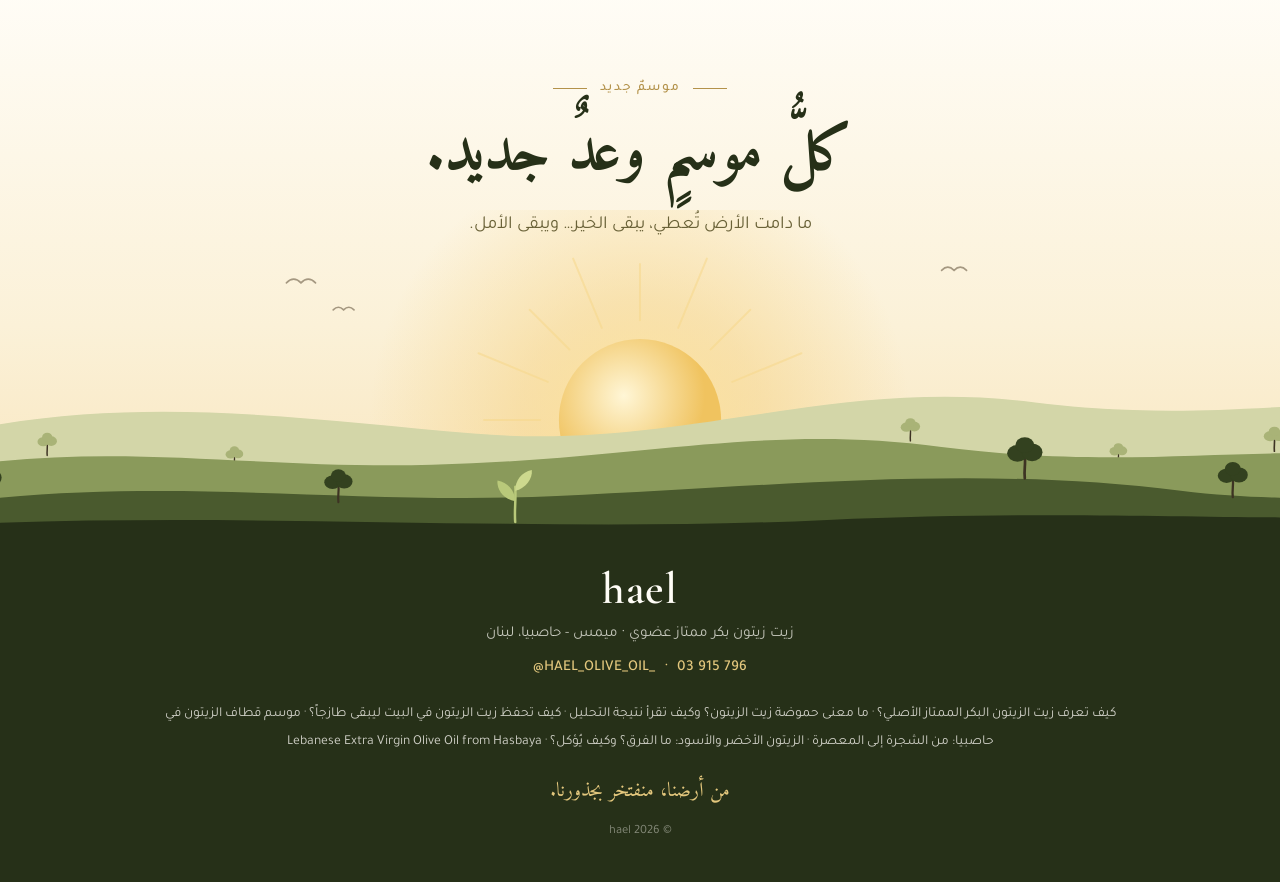
==== commit 78da1f5b: "feat: add brand website for HAEL Lebanese olive oil with articles and responsive assets" ====
--- a/index.html
+++ b/index.html
@@ -3,12 +3,31 @@
 <head>
   <meta charset="UTF-8">
   <meta name="viewport" content="width=device-width, initial-scale=1">
-  <title>hael — زيت زيتون لبناني بكر ممتاز | ميمس - حاصبيا</title>
-  <meta name="description" content="hael — زيت زيتون بكر ممتاز عضوي ومعجون الزيتون بالزعتر من ميمس - حاصبيا، لبنان. تراث في كل لقمة.">
+  <title>زيت زيتون لبناني بكر ممتاز | HAEL Olive Oil — ميمس، حاصبيا</title>
+  <meta name="description" content="HAEL — زيت زيتون لبناني بكر ممتاز معصور على البارد من بساتين ميمس، حاصبيا، مع معجون الزيتون بالزعتر. اطلب عبر واتساب، والتوصيل إلى كل لبنان.">
   <meta name="theme-color" content="#263018">
+  <meta name="keywords" content="زيت زيتون, زيت زيتون لبناني, زيت زيتون بكر ممتاز, زيت زيتون بلدي, زيت زيتون في لبنان, زيت زيتون حاصبيا, ميمس, معجون الزيتون بالزعتر, Lebanese olive oil, extra virgin olive oil Lebanon, Hasbaya olive oil, HAEL">
+  <link rel="canonical" href="https://hael.site/">
+  <meta property="og:type" content="website">
+  <meta property="og:site_name" content="HAEL Olive Oil">
+  <meta property="og:url" content="https://hael.site/">
+  <meta property="og:title" content="زيت زيتون لبناني بكر ممتاز | HAEL Olive Oil — ميمس، حاصبيا">
+  <meta property="og:description" content="HAEL — زيت زيتون لبناني بكر ممتاز معصور على البارد من بساتين ميمس، حاصبيا، مع معجون الزيتون بالزعتر. اطلب عبر واتساب، والتوصيل إلى كل لبنان.">
+  <meta property="og:image" content="https://hael.site/assets/img/og.jpg">
+  <meta property="og:image:width" content="1200">
+  <meta property="og:image:height" content="630">
+  <meta property="og:locale" content="ar_LB">
+  <meta property="og:locale:alternate" content="en_US">
+  <meta name="twitter:card" content="summary_large_image">
+  <script type="application/ld+json">{"@context": "https://schema.org", "@graph": [{"@type": "Organization", "@id": "https://hael.site/#org", "name": "HAEL Olive Oil", "alternateName": ["HAEL", "hael", "HAEL Extra Virgin Olive Oil"], "url": "https://hael.site/", "logo": "https://hael.site/assets/img/icon-512.png", "image": "https://hael.site/assets/img/og.jpg", "description": "Extra virgin olive oil and olive paste with zaatar from Mimess, Hasbaya, Lebanon.", "telephone": "+9613915796", "sameAs": ["https://www.instagram.com/hael_olive_oil_/"], "contactPoint": {"@type": "ContactPoint", "telephone": "+9613915796", "contactType": "sales", "areaServed": "LB", "availableLanguage": ["ar", "en"]}}, {"@type": "Store", "@id": "https://hael.site/#store", "name": "HAEL Olive Oil", "url": "https://hael.site/", "image": "https://hael.site/assets/img/og.jpg", "telephone": "+9613915796", "address": {"@type": "PostalAddress", "addressLocality": "Mimess", "addressRegion": "Hasbaya", "addressCountry": "LB"}, "areaServed": {"@type": "Country", "name": "Lebanon"}, "parentOrganization": {"@id": "https://hael.site/#org"}}, {"@type": "WebSite", "@id": "https://hael.site/#website", "url": "https://hael.site/", "name": "HAEL Olive Oil", "inLanguage": ["ar", "en"], "publisher": {"@id": "https://hael.site/#org"}}, {"@type": "FAQPage", "@id": "https://hael.site/#faq", "inLanguage": "ar", "mainEntity": [{"@type": "Question", "name": "هل يتوفّر التوصيل لجميع المناطق اللبنانية؟", "acceptedAnswer": {"@type": "Answer", "text": "نعم، نوصل إلى كافة المناطق اللبنانية (بيروت، جبل لبنان، الجنوب، الشمال والبقاع)، ونؤكّد معك موعد التوصيل مباشرة عبر واتساب."}}, {"@type": "Question", "name": "هل الزيت نقي ١٠٠٪ ومن موسم ميمس – حاصبيا؟", "acceptedAnswer": {"@type": "Answer", "text": "بكل تأكيد. كل قنينة هي زيت زيتون بكر ممتاز نقي ١٠٠٪ غير مخلوط، معصور على البارد من بساتيننا في ميمس – حاصبيا."}}, {"@type": "Question", "name": "هل يمكن طلب توزيعات للأعراس أو هدايا للشركات؟", "acceptedAnswer": {"@type": "Answer", "text": "نعم، نجهّز توزيعات خاصة للمناسبات والأعراس وهدايا الشركات مع بطاقات مخصّصة. تواصل معنا عبر واتساب لتحديد الكمية والتفاصيل."}}, {"@type": "Question", "name": "كيف يُحفظ معجون الزيتون بالزعتر بعد الفتح؟", "acceptedAnswer": {"@type": "Answer", "text": "يُحفظ في البراد بعد الفتح، ويُفضّل إبقاء طبقة رقيقة من زيت الزيتون على الوجه لحفظ نكهته ونضارته لأطول فترة."}}]}, {"@type": "ItemList", "@id": "https://hael.site/#products", "name": "HAEL products", "itemListElement": [{"@type": "ListItem", "position": 1, "name": "Extra Virgin Olive Oil — زيت زيتون بكر ممتاز", "url": "https://hael.site/#products"}, {"@type": "ListItem", "position": 2, "name": "Olive Paste with Zaatar — معجون الزيتون بالزعتر", "url": "https://hael.site/#products"}]}]}</script>
+  <link rel="icon" href="favicon.ico" sizes="any">
+  <link rel="icon" type="image/png" sizes="32x32" href="favicon-32.png">
+  <link rel="icon" type="image/png" sizes="192x192" href="assets/img/icon-192.png">
+  <link rel="apple-touch-icon" href="apple-touch-icon.png">
   <link rel="preconnect" href="https://fonts.googleapis.com">
   <link rel="preconnect" href="https://fonts.gstatic.com" crossorigin>
   <link href="https://fonts.googleapis.com/css2?family=Amiri:ital,wght@0,400;0,700;1,400&family=Cormorant+Garamond:ital,wght@0,400;0,500;0,600;1,400;1,500&family=Tajawal:wght@300;400;500;700&display=swap" rel="stylesheet">
+  <link rel="preload" as="image" href="assets/img/logo.webp" type="image/webp">
   <link rel="stylesheet" href="assets/css/style.css">
 </head>
 <body>
@@ -16,7 +35,7 @@
   <!-- ===== Header ===== -->
   <header class="nav" id="nav">
     <a href="#top" class="brand" aria-label="hael">
-      <img class="brand__mark" src="assets/img/logo-mark.png" alt="" width="560" height="618">
+      <img class="brand__mark" src="assets/img/logo-mark.webp" alt="" width="560" height="618">
       <span class="brand__name">hael</span>
     </a>
     <nav class="nav__links" id="navLinks">
@@ -26,6 +45,7 @@
       <a href="#tasting" data-en="Tasting Notes">التذوّق</a>
       <a href="#quality" data-en="Quality">الجودة</a>
       <a href="#table" data-en="At the Table">على المائدة</a>
+      <a href="#guide" data-en="Olive Guide">دليل الزيتون</a>
       <a href="#faq" data-en="FAQ">الأسئلة</a>
     </nav>
     <div class="nav__actions">
@@ -51,6 +71,7 @@
       <a href="#quality" data-en="Quality">الجودة</a>
       <a href="#journey" data-en="The Journey">الرحلة</a>
       <a href="#table" data-en="At the Table">على المائدة</a>
+      <a href="#guide" data-en="Olive Guide">دليل الزيتون</a>
       <a href="#faq" data-en="FAQ">الأسئلة الشائعة</a>
       <a href="#contact" data-en="Contact">تواصل معنا</a>
     </nav>
@@ -63,8 +84,7 @@
   <!-- ===== Hero ===== -->
   <section class="hero" id="top">
     <div class="hero__text">
-      <p class="eyebrow reveal" data-en="Mimess · Hasbaya, Lebanon · Organic">ميمس · حاصبيا، لبنان · عضوي</p>
-      <h1 class="hero__title reveal" data-en="From our land<br><em>to your table</em>">من أرضنا<br><em>إلى مائدتكم</em></h1>
+      <h1 class="hero__title reveal" data-en="<span class='hero__kw'>Lebanese Extra Virgin Olive Oil · Mimess, Hasbaya</span>From our land<br><em>to your table</em>"><span class="hero__kw">زيت زيتون لبناني بكر ممتاز · ميمس، حاصبيا</span>من أرضنا<br><em>إلى مائدتكم</em></h1>
       <p class="hero__lead reveal" data-en="HAEL — extra virgin olive oil from the heart of Mimess, Hasbaya. More than just olive oil: it's our land, our heritage.">
         HAEL — زيت زيتون بكر ممتاز من قلب ميمس، حاصبيا. أكثر من مجرّد زيت: هو أرضنا، وإرثنا.
       </p>
@@ -81,7 +101,7 @@
 
     <div class="hero__art reveal">
       <div class="emblem">
-        <img class="emblem__logo" src="assets/img/logo.png" alt="HAEL — Organic Extra Virgin Olive Oil · Lebanese Product" width="854" height="853">
+        <img class="emblem__logo" src="assets/img/logo.webp" fetchpriority="high" alt="HAEL — Organic Extra Virgin Olive Oil · Lebanese Product" width="854" height="853">
       </div>
       <span class="olive olive--1"></span>
       <span class="olive olive--2"></span>
@@ -566,6 +586,53 @@
     </div>
   </section>
 
+  <!-- ===== Olive guide (articles) ===== -->
+  <section class="guide" id="guide">
+    <header class="section-head">
+      <p class="eyebrow reveal" data-en="Olive Guide">دليل الزيتون</p>
+      <h2 class="reveal" data-en="All about olives and olive oil">كل ما تودّ معرفته عن الزيتون وزيت الزيتون</h2>
+      <p class="section-sub reveal" data-en="Short reads from our groves in Hasbaya: how to choose, read and keep a real extra virgin olive oil. (Articles in Arabic.)">قراءات قصيرة من بساتيننا في حاصبيا: كيف تختار زيت الزيتون البكر الممتاز، كيف تقرأ تحليله، وكيف تحفظه.</p>
+    </header>
+    <div class="guide__grid">
+      <a class="guide__card reveal" href="articles/how-to-choose-olive-oil.html">
+        <img src="assets/img/tile-taste.jpg" alt="" loading="lazy" width="404" height="404">
+        <div>
+          <h3>كيف تعرف زيت الزيتون البكر الممتاز الأصلي؟</h3>
+          <p>سبع علامات تميّز الزيت الأصلي عن غيره قبل أن تشتري.</p>
+        </div>
+      </a>
+      <a class="guide__card reveal" href="articles/olive-oil-acidity.html">
+        <img src="assets/img/tile-bottle.jpg" alt="" loading="lazy" width="404" height="404">
+        <div>
+          <h3>ما معنى حموضة زيت الزيتون؟ وكيف تقرأ نتيجة التحليل</h3>
+          <p>الحموضة، البيروكسيد، K232 و K270: ماذا تعني هذه الأرقام؟</p>
+        </div>
+      </a>
+      <a class="guide__card reveal" href="articles/olive-oil-storage.html">
+        <img src="assets/img/jars.jpg" alt="" loading="lazy" width="404" height="404">
+        <div>
+          <h3>كيف تحفظ زيت الزيتون في البيت ليبقى طازجاً؟</h3>
+          <p>الضوء، الحرارة والهواء: ثلاثة أعداء لزيتك، وكيف تتجنّبها.</p>
+        </div>
+      </a>
+      <a class="guide__card reveal" href="articles/olive-harvest-hasbaya.html">
+        <img src="assets/img/tile-grove.jpg" alt="" loading="lazy" width="404" height="404">
+        <div>
+          <h3>موسم قطاف الزيتون في حاصبيا: من الشجرة إلى المعصرة</h3>
+          <p>رحلة حبّة الزيتون في ميمس، من الغصن حتى تصير زيتاً.</p>
+        </div>
+      </a>
+      <a class="guide__card reveal" href="articles/green-and-black-olives.html">
+        <img src="assets/img/tile-olives.jpg" alt="" loading="lazy" width="404" height="404">
+        <div>
+          <h3>الزيتون الأخضر والأسود: ما الفرق؟ وكيف يُؤكل؟</h3>
+          <p>ثمرة واحدة بلونين، ومائدة لبنانية لا تكتمل من دونها.</p>
+        </div>
+      </a>
+    </div>
+    <p class="guide__en reveal"><a href="articles/lebanese-olive-oil.html" lang="en" dir="ltr">Lebanese Extra Virgin Olive Oil from Hasbaya →</a></p>
+  </section>
+
   <!-- ===== FAQ ===== -->
   <section class="faq" id="faq">
     <header class="section-head">
@@ -688,6 +755,7 @@
         <span>·</span>
         <a href="https://instagram.com/hael_olive_oil_" target="_blank" rel="noopener" dir="ltr">@HAEL_OLIVE_OIL_</a>
       </div>
+      <nav class="footer__guide" aria-label="Olive guide"><a href="articles/how-to-choose-olive-oil.html">كيف تعرف زيت الزيتون البكر الممتاز الأصلي؟</a> · <a href="articles/olive-oil-acidity.html">ما معنى حموضة زيت الزيتون؟ وكيف تقرأ نتيجة التحليل</a> · <a href="articles/olive-oil-storage.html">كيف تحفظ زيت الزيتون في البيت ليبقى طازجاً؟</a> · <a href="articles/olive-harvest-hasbaya.html">موسم قطاف الزيتون في حاصبيا: من الشجرة إلى المعصرة</a> · <a href="articles/green-and-black-olives.html">الزيتون الأخضر والأسود: ما الفرق؟ وكيف يُؤكل؟</a> · <a href="articles/lebanese-olive-oil.html">Lebanese Extra Virgin Olive Oil from Hasbaya</a></nav>
       <p class="footer__motto" data-en="From our land, proud of our roots.">من أرضنا، منفتخر بجذورنا.</p>
       <small>© <span id="year"></span> hael</small>
     </div>
--- a/assets/css/style.css
+++ b/assets/css/style.css
@@ -787,3 +787,60 @@
 @keyframes logo-in { from { opacity: 0; scale: .9; filter: blur(8px); } to { opacity: 1; scale: 1; filter: blur(0); } }
 .brand__mark { display: block; height: 50px; width: auto; }
 @media (prefers-reduced-motion: reduce) { .emblem__logo { animation: none; } }
+
+/* ============ SEO additions: hero keyword line, guide, article pages ============ */
+.hero__kw {
+  display: flex; align-items: center; gap: .8rem; margin-bottom: 1.7rem;
+  font-family: var(--body); font-size: .9rem; font-weight: 500; line-height: 1.8; letter-spacing: .06em; color: var(--gold);
+}
+.hero__kw::before { content: ""; flex: none; width: 34px; height: 1px; background: var(--gold); }
+html[lang="en"] .hero__kw { text-transform: uppercase; letter-spacing: .22em; font-size: .75rem; }
+@media (max-width: 900px) { .hero__kw { justify-content: center; } }
+
+.guide { background: var(--cream); }
+.guide__grid { display: grid; grid-template-columns: repeat(auto-fit, minmax(300px, 1fr)); gap: 1.2rem; max-width: 72rem; margin-inline: auto; }
+.guide__card {
+  display: flex; align-items: center; gap: 1.1rem; padding: 1rem; border-radius: 20px;
+  background: var(--paper); border: 1px solid var(--line); transition: transform .5s var(--ease), border-color .5s, box-shadow .5s;
+}
+.guide__card:hover { transform: translateY(-5px); border-color: var(--gold); box-shadow: 0 26px 44px -34px rgba(38, 48, 24, .55); }
+.guide__card img { flex: none; width: 92px; height: 92px; border-radius: 14px; object-fit: cover; }
+.guide__card h3 { font-size: 1.22rem; line-height: 1.45; margin-bottom: .25rem; }
+.guide__card p { font-size: .92rem; color: var(--muted); line-height: 1.6; }
+.guide__en { text-align: center; margin-top: 2rem; font-family: var(--latin); font-size: 1.25rem; color: var(--olive); }
+.guide__en a:hover { text-decoration: underline; }
+.footer__guide { max-width: 60rem; margin: 1.2rem auto 0; font-size: .86rem; line-height: 2; color: rgba(255, 253, 247, .55); }
+.footer__guide a { color: rgba(255, 253, 247, .78); }
+.footer__guide a:hover { color: var(--gold-soft); }
+
+.page-article { background: var(--paper); }
+.article { max-width: 46rem; margin-inline: auto; padding: 7.5rem 1.3rem 3rem; }
+.article__crumbs { font-size: .9rem; color: var(--gold); margin-bottom: 1.2rem; }
+.article__crumbs span { opacity: .5; margin-inline: .3rem; }
+.article h1 { font-size: clamp(2rem, 5vw, 3.1rem); margin-bottom: 1.6rem; }
+.article__img { display: block; width: 100%; height: clamp(200px, 38vw, 340px); object-fit: cover; border-radius: 22px; margin-bottom: 2rem; }
+.article__body h2 { font-size: 1.65rem; margin: 2.2rem 0 .6rem; }
+.article__body p, .article__body li { font-size: 1.1rem; line-height: 2; }
+.article__body p { margin-bottom: 1rem; }
+.article__body ul { list-style: disc; padding-inline-start: 1.4rem; margin-bottom: 1rem; }
+.article__body a { color: var(--olive); text-decoration: underline; text-underline-offset: 4px; }
+.article__body table { width: 100%; border-collapse: collapse; margin: 1.2rem 0 1.4rem; font-size: 1.02rem; }
+.article__body th, .article__body td { padding: .7rem .9rem; border-bottom: 1px solid var(--line); text-align: start; }
+.article__body th { color: var(--gold); font-weight: 700; }
+.article__body td:nth-child(2) { font-weight: 700; color: var(--olive); }
+.article__cta {
+  margin: 3rem 0 2.5rem; padding: 2.4rem 1.5rem; border-radius: 26px; text-align: center; color: rgba(255, 253, 247, .8);
+  background: radial-gradient(70% 90% at 50% 0%, #56683a, var(--deep) 75%);
+}
+.article__cta h2 { color: var(--paper); font-size: 1.8rem; margin-bottom: .5rem; }
+.article__cta p { margin-bottom: 1.4rem; }
+.article__more h2 { font-size: 1.5rem; margin-bottom: .6rem; }
+.article__more li { padding: .55rem 0; border-bottom: 1px solid var(--line); }
+.article__more a { color: var(--olive); }
+.article__more a:hover { text-decoration: underline; }
+.article__back { margin-top: 2rem; }
+.article__back a { color: var(--gold); }
+.article__foot { text-align: center; padding: 2.4rem 1rem; background: var(--deep); color: rgba(255, 253, 247, .72); font-size: .95rem; }
+.article__foot .brand__name { display: block; color: var(--paper); font-size: 2.4rem; margin-bottom: .4rem; }
+.article__foot a { color: var(--gold-soft); }
+.page-article .nav .btn--small { display: inline-flex; }
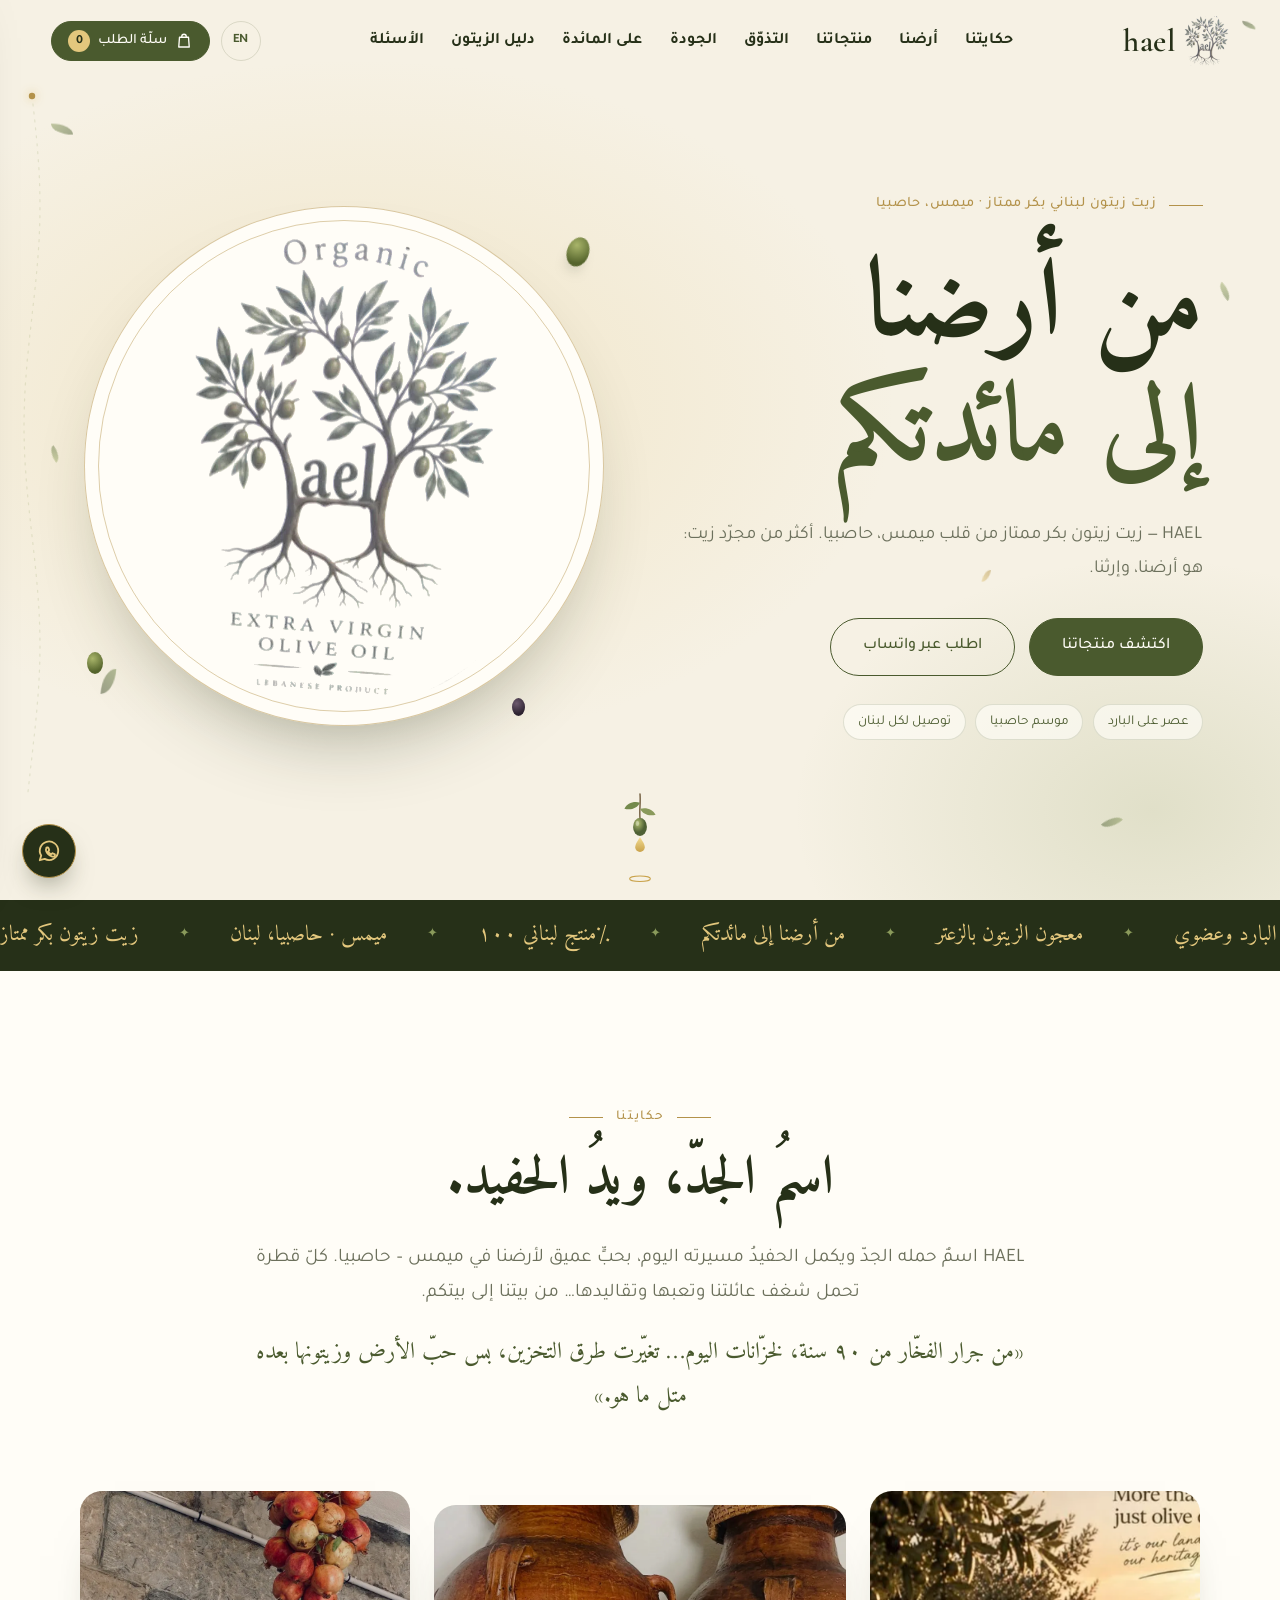
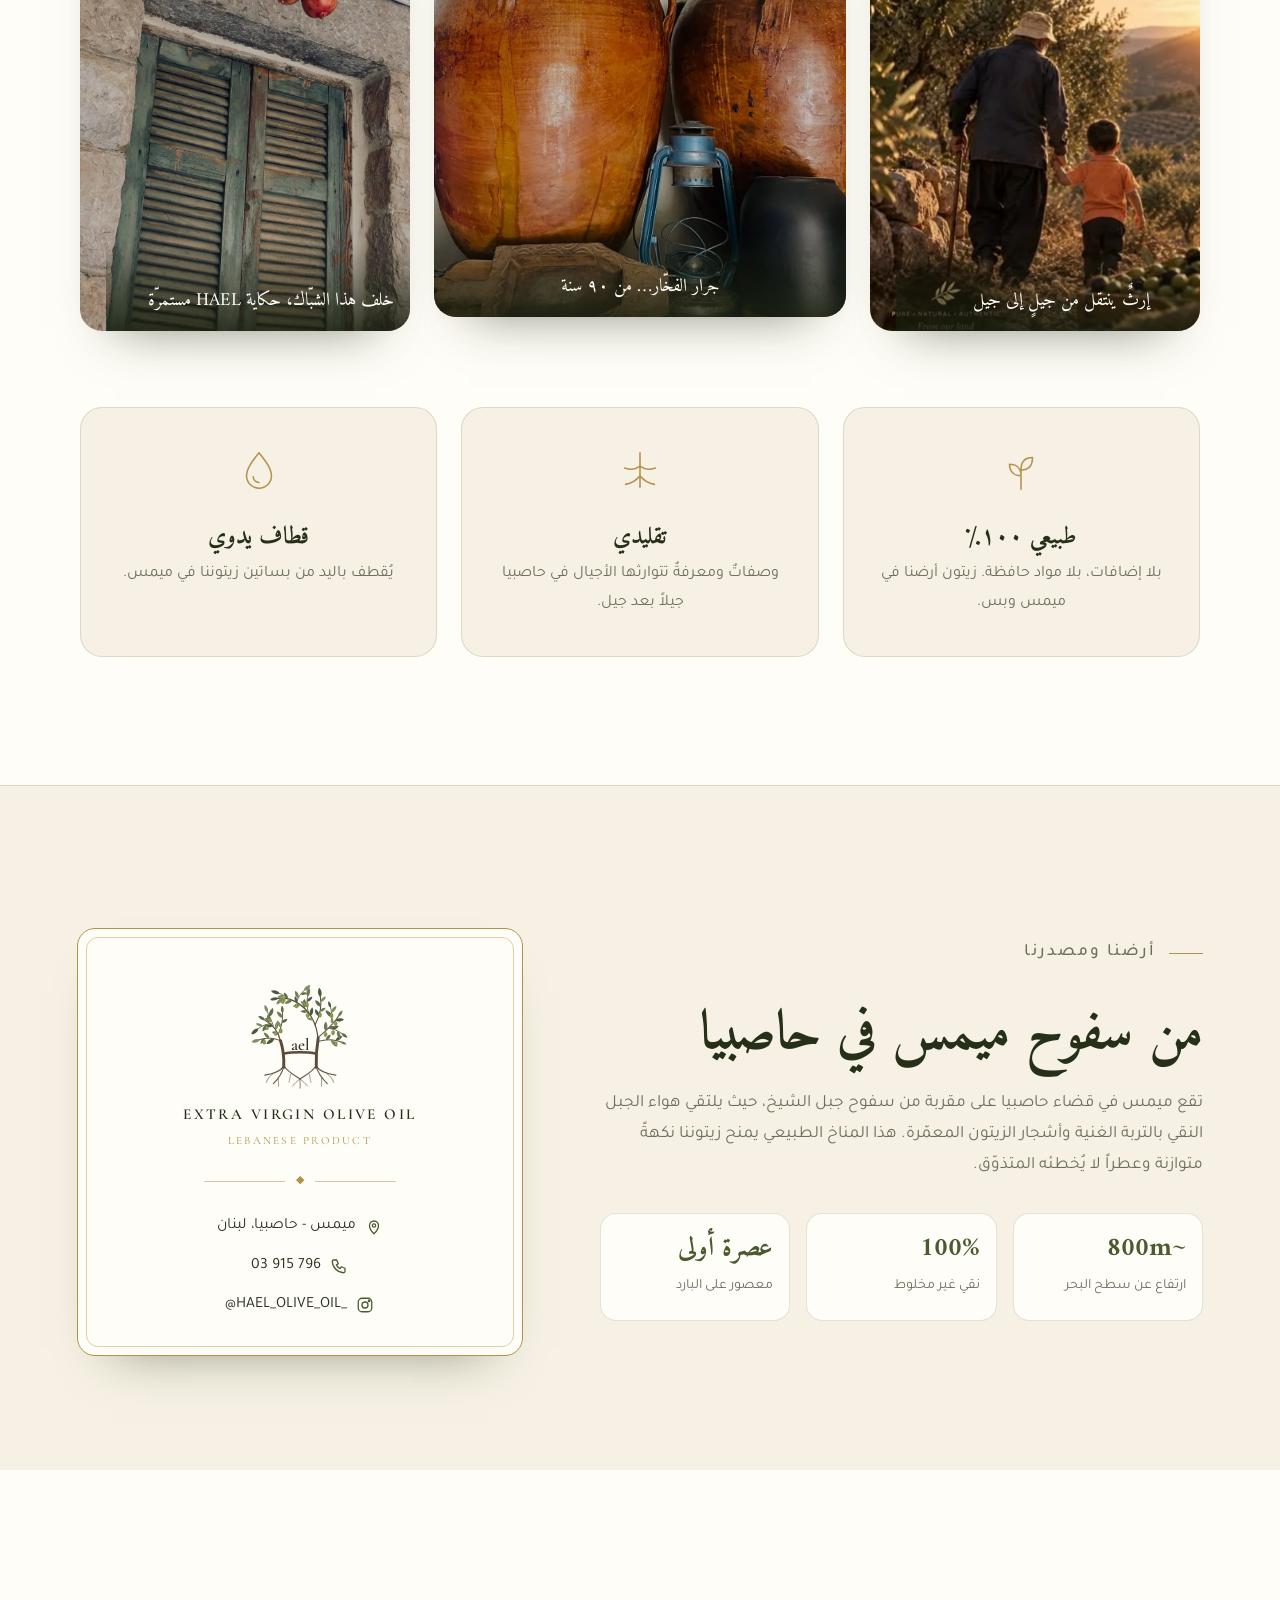
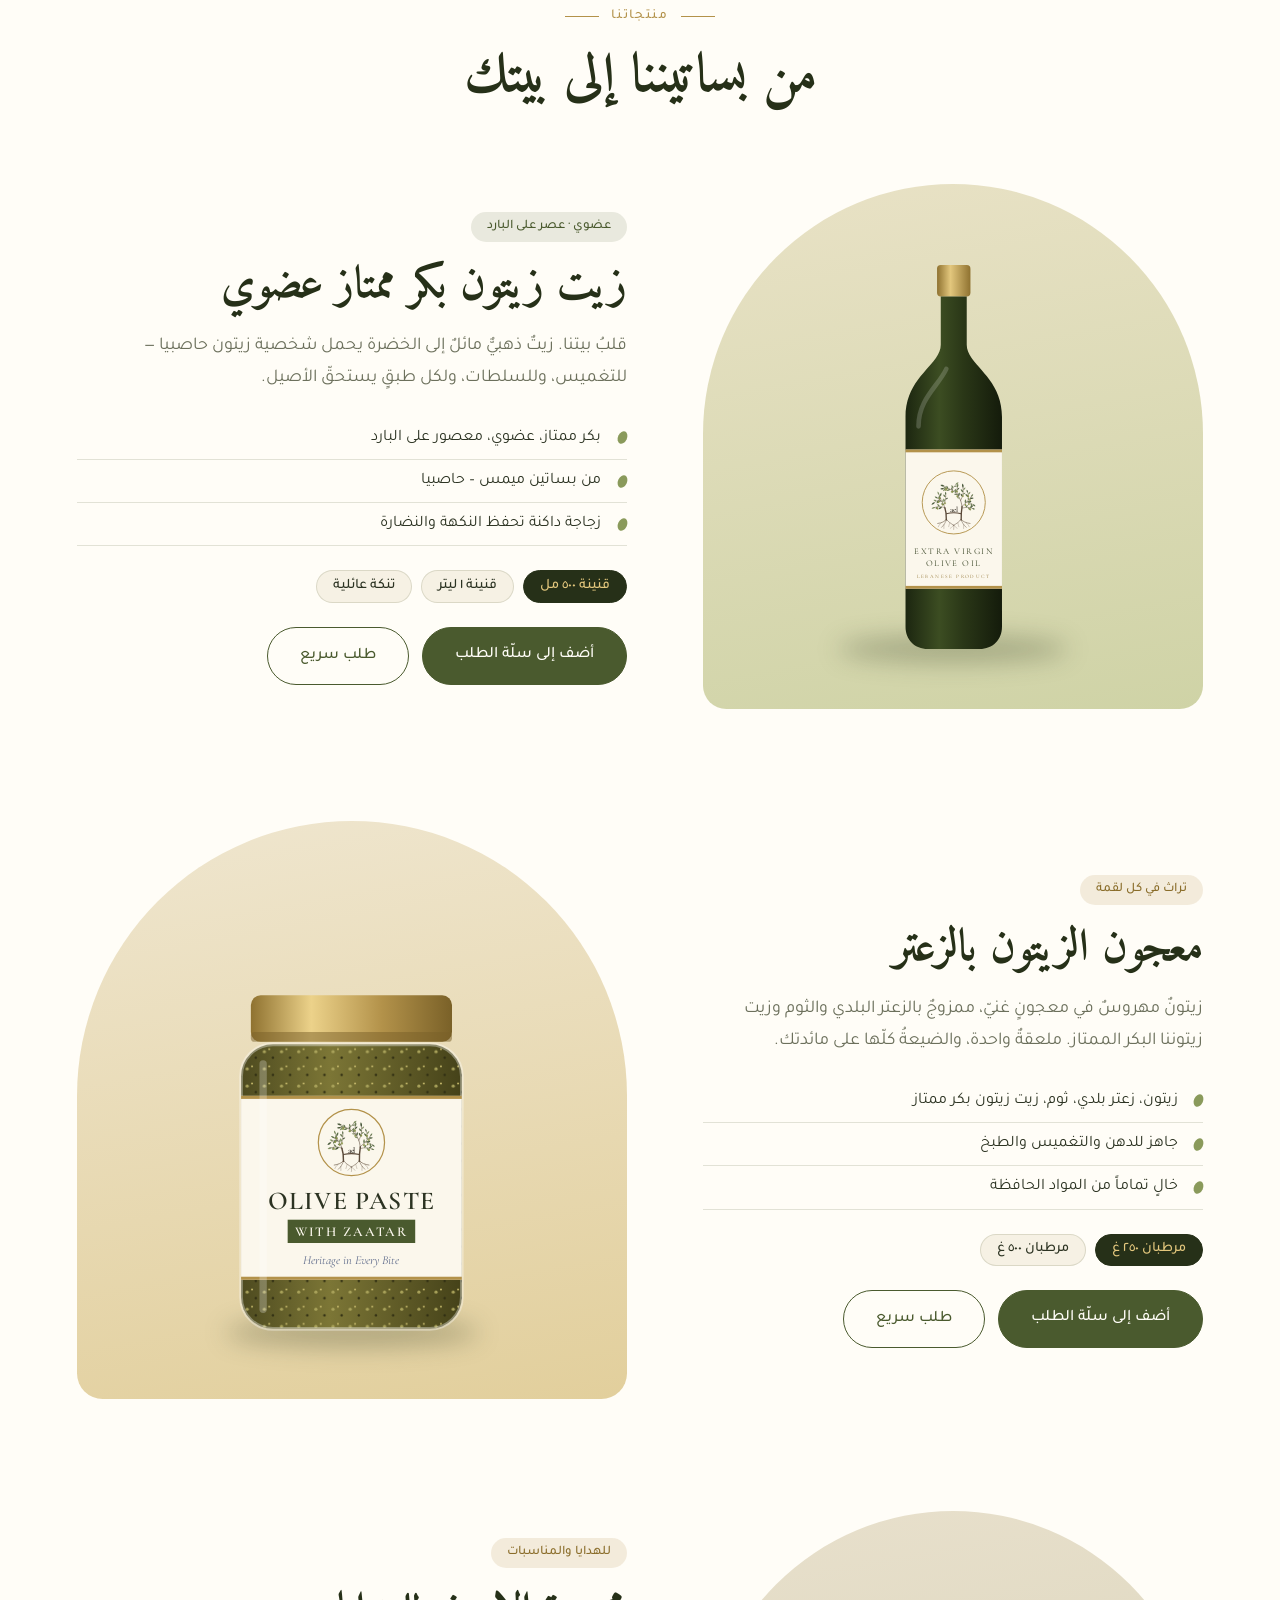
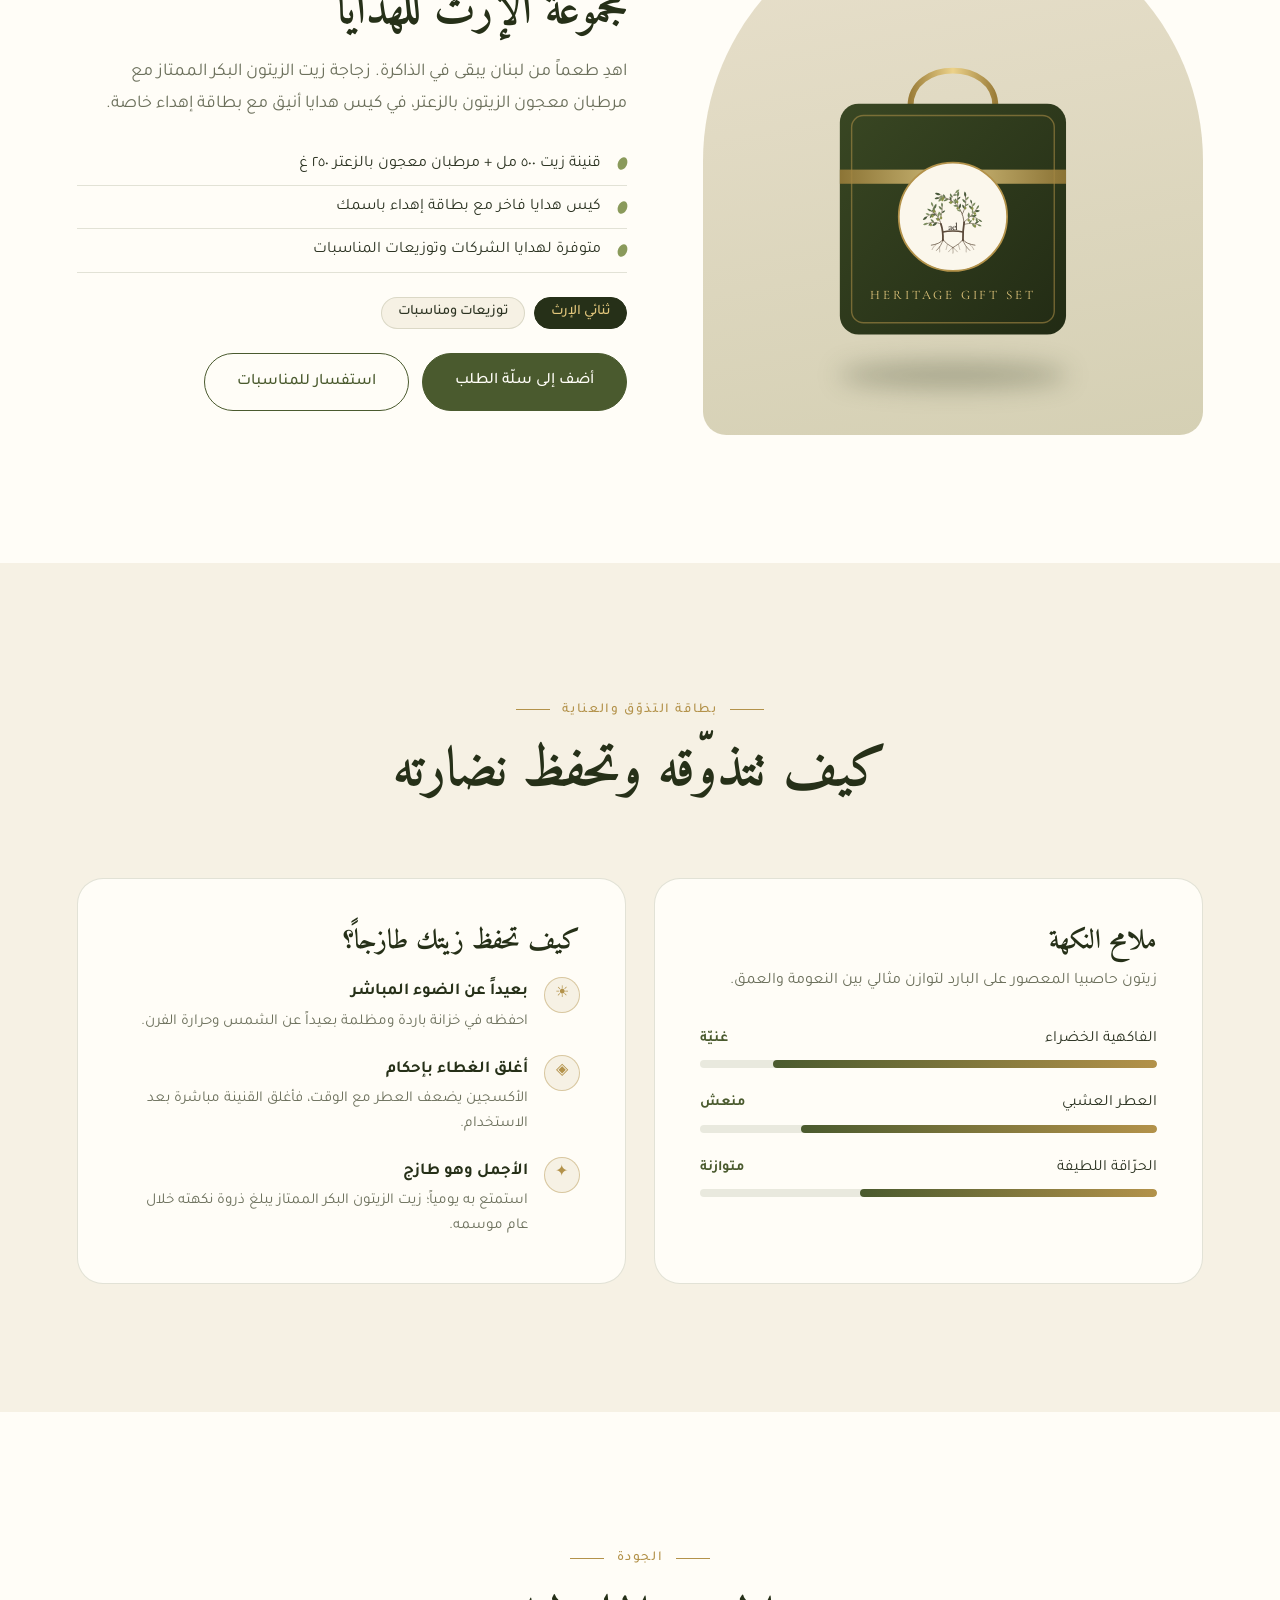
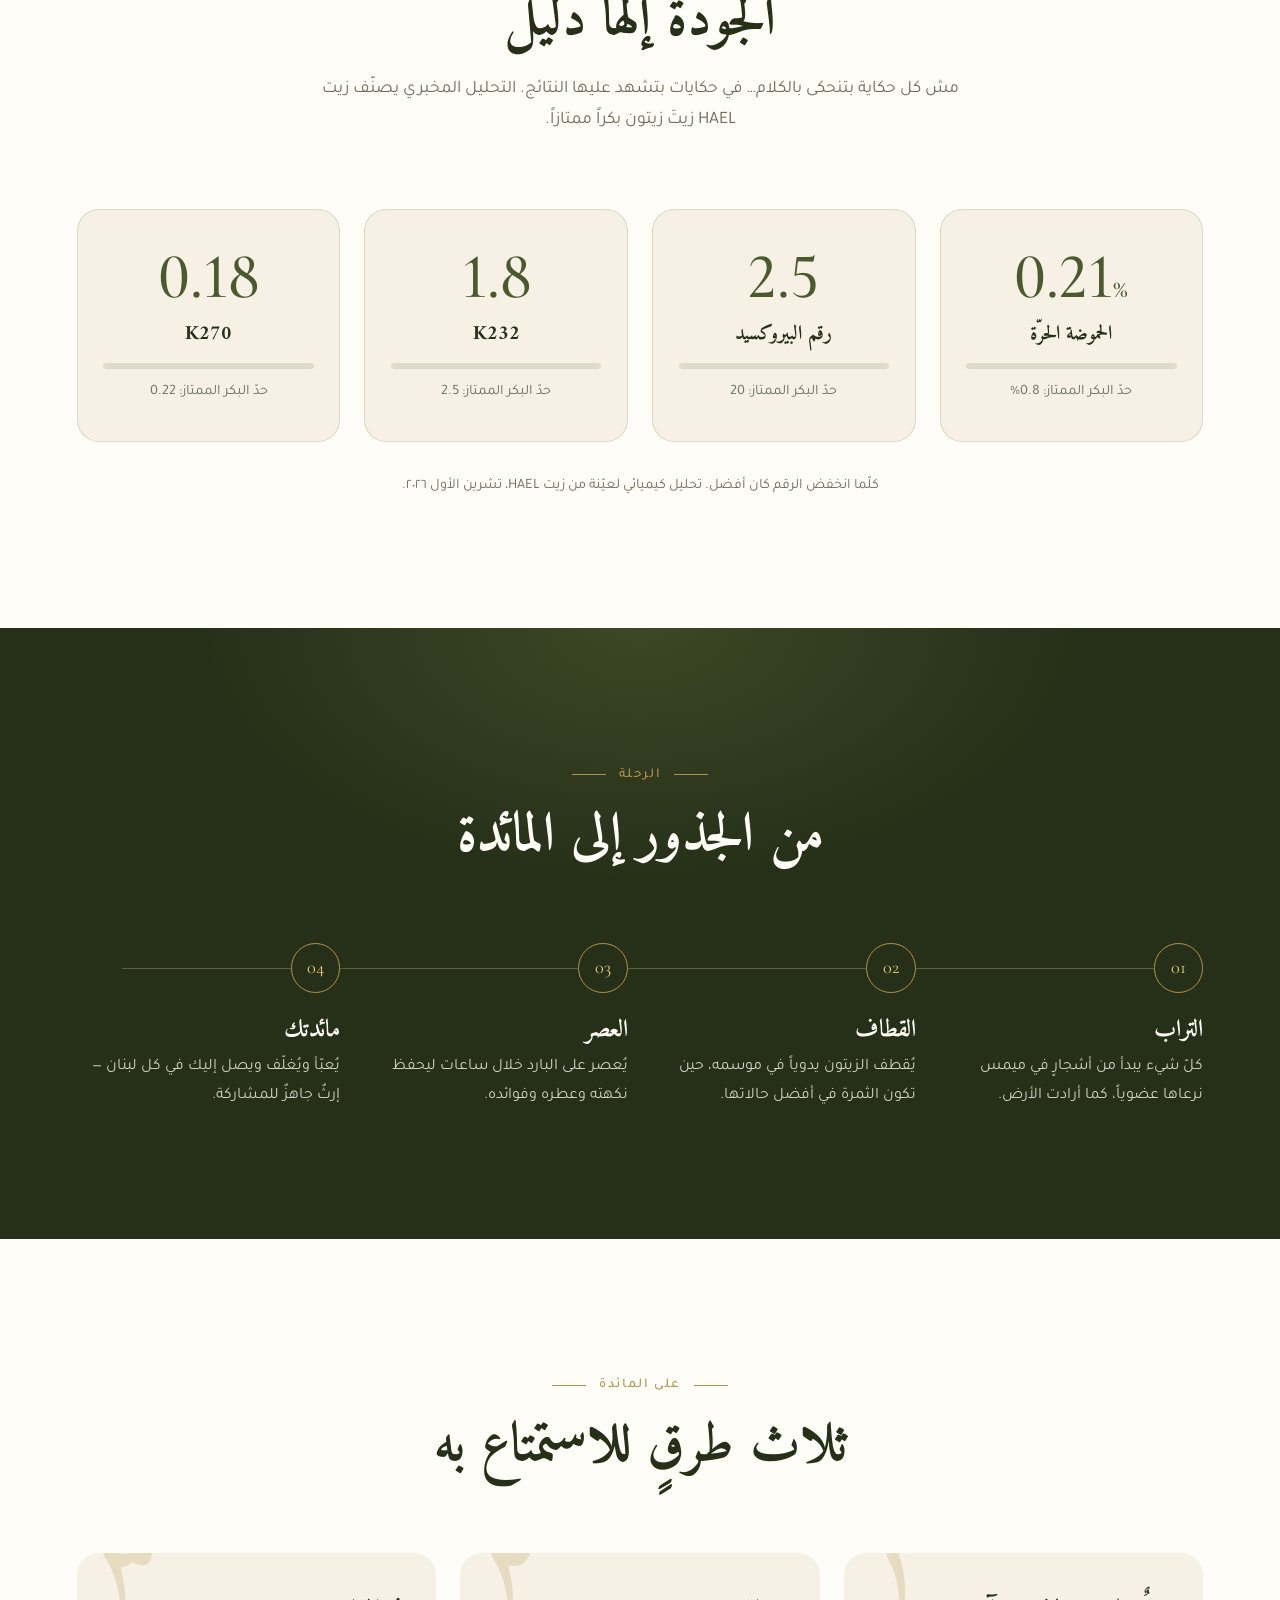
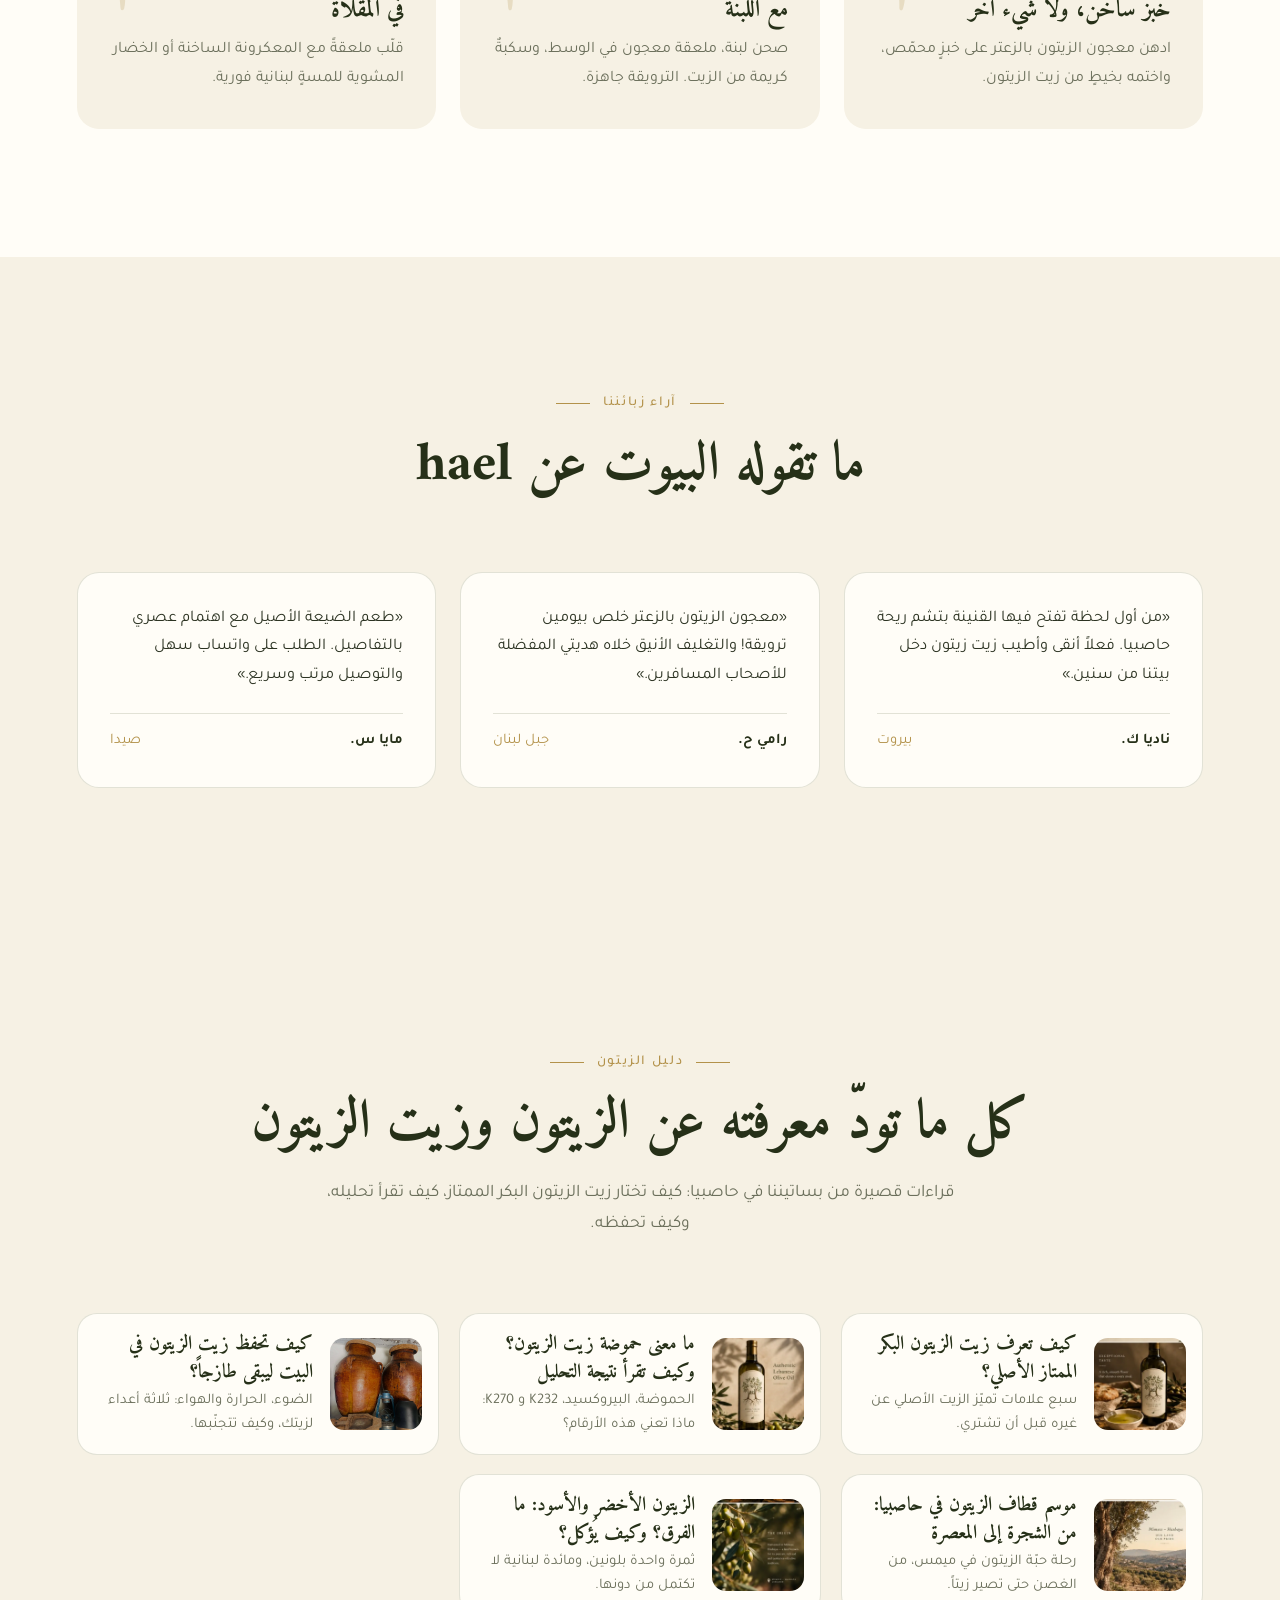
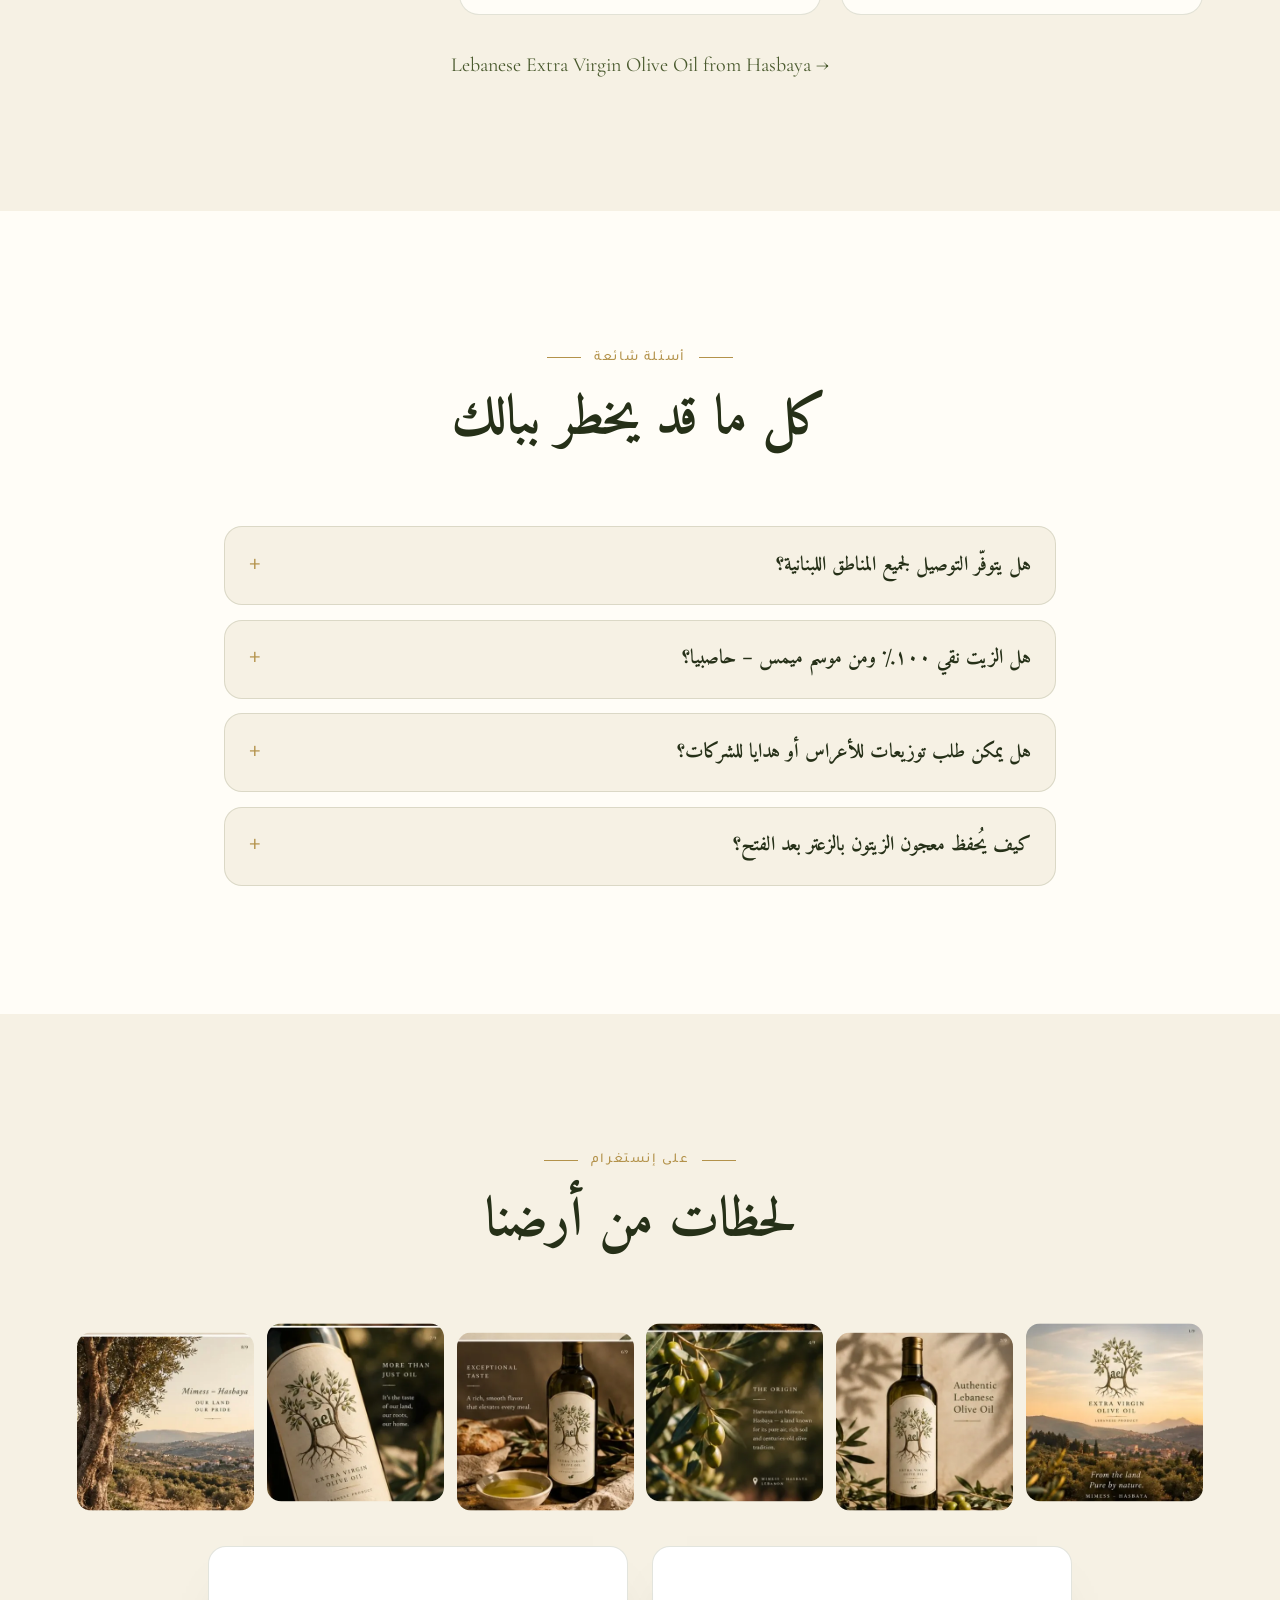
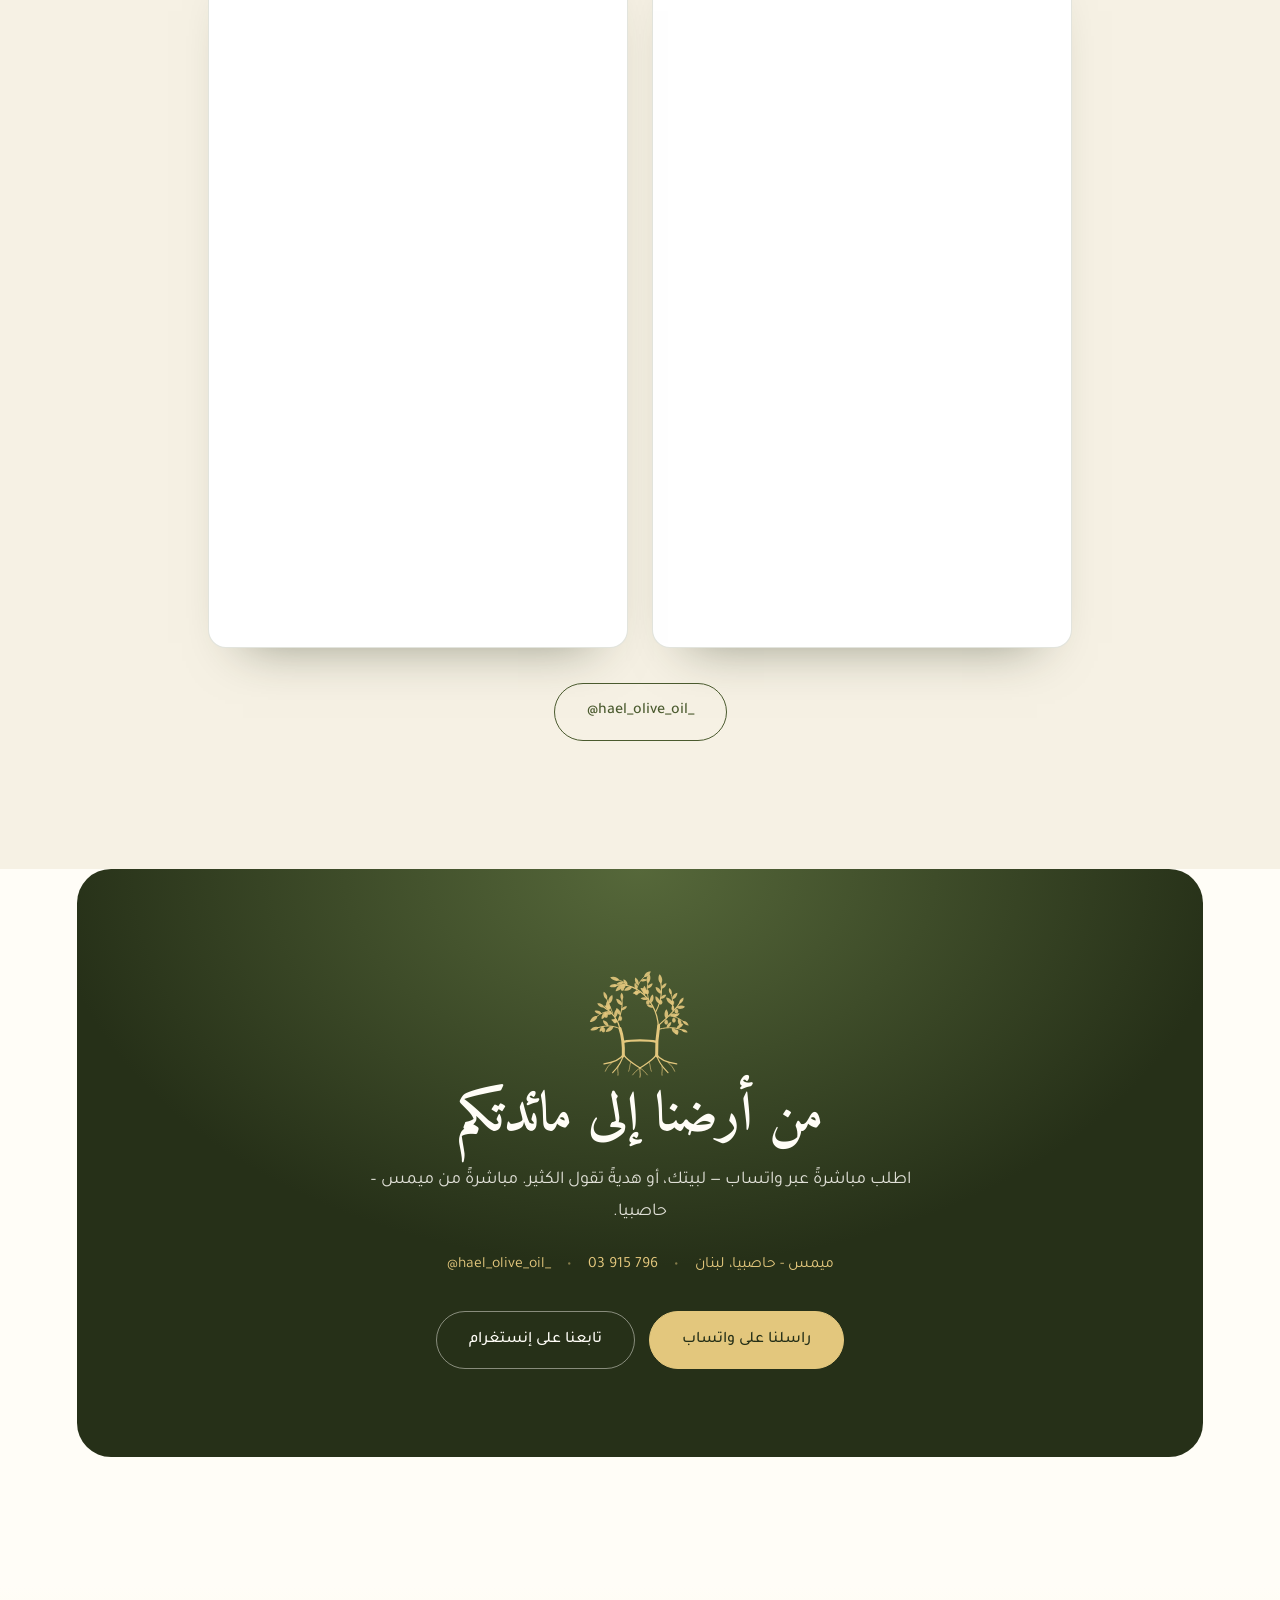
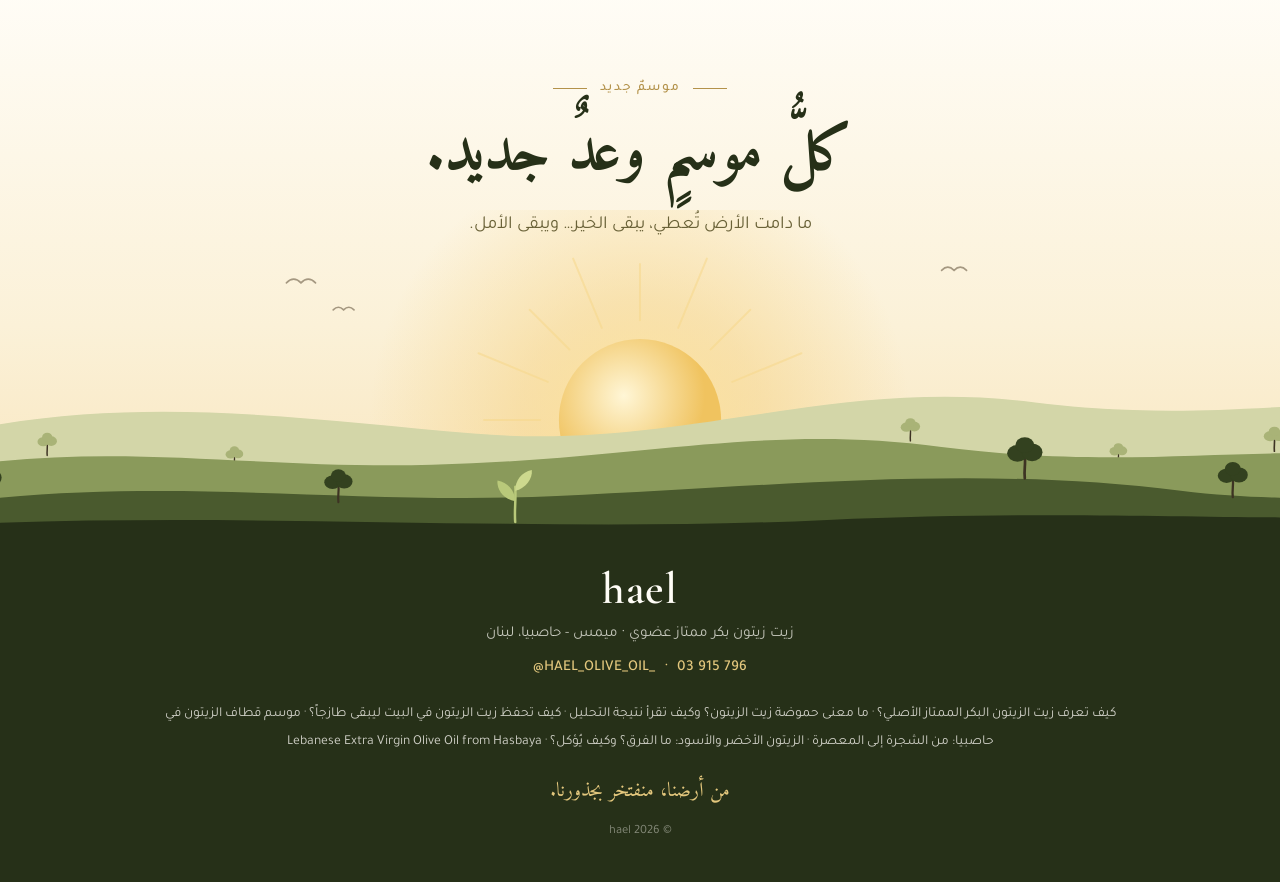
==== commit f105bbe6: "feat: initialize website with articles, assets, configuration, and sitemap" ====
--- a/index.html
+++ b/index.html
@@ -24,11 +24,12 @@
   <link rel="icon" type="image/png" sizes="32x32" href="favicon-32.png">
   <link rel="icon" type="image/png" sizes="192x192" href="assets/img/icon-192.png">
   <link rel="apple-touch-icon" href="apple-touch-icon.png">
+  <link rel="manifest" href="site.webmanifest">
   <link rel="preconnect" href="https://fonts.googleapis.com">
   <link rel="preconnect" href="https://fonts.gstatic.com" crossorigin>
   <link href="https://fonts.googleapis.com/css2?family=Amiri:ital,wght@0,400;0,700;1,400&family=Cormorant+Garamond:ital,wght@0,400;0,500;0,600;1,400;1,500&family=Tajawal:wght@300;400;500;700&display=swap" rel="stylesheet">
   <link rel="preload" as="image" href="assets/img/logo.webp" type="image/webp">
-  <link rel="stylesheet" href="assets/css/style.css">
+  <link rel="stylesheet" href="assets/css/style.css?v=20261126">
 </head>
 <body>
 
@@ -154,15 +155,15 @@
 
     <div class="story__media">
       <figure class="shot shot--tall reveal">
-        <img src="assets/img/heritage.jpg" alt="جدّ وحفيده بين أشجار الزيتون عند الغروب" loading="lazy" width="480" height="644">
+        <img src="assets/img/heritage.webp" alt="جدّ وحفيده بين أشجار الزيتون عند الغروب" loading="lazy" width="480" height="644">
         <figcaption data-en="A legacy passed down through generations">إرثٌ ينتقل من جيلٍ إلى جيل</figcaption>
       </figure>
       <figure class="shot reveal">
-        <img src="assets/img/jars.jpg" alt="جرار فخّار قديمة لتخزين الزيت" loading="lazy" width="1200" height="1200">
+        <img src="assets/img/jars.webp" alt="جرار فخّار قديمة لتخزين الزيت" loading="lazy" width="1200" height="1200">
         <figcaption data-en="Clay jars, 90 years old">جرار الفخّار… من ٩٠ سنة</figcaption>
       </figure>
       <figure class="shot shot--tall reveal">
-        <img src="assets/img/window.jpg" alt="شبّاك خشبي قديم في بيت حجري وفوقه عنقود رمّان" loading="lazy" width="1100" height="1467">
+        <img src="assets/img/window.webp" alt="شبّاك خشبي قديم في بيت حجري وفوقه عنقود رمّان" loading="lazy" width="1100" height="1467">
         <figcaption data-en="Behind this window, the journey of HAEL continues">خلف هذا الشبّاك، حكاية HAEL مستمرّة</figcaption>
       </figure>
     </div>
@@ -595,35 +596,35 @@
     </header>
     <div class="guide__grid">
       <a class="guide__card reveal" href="articles/how-to-choose-olive-oil.html">
-        <img src="assets/img/tile-taste.jpg" alt="" loading="lazy" width="404" height="404">
+        <img src="assets/img/tile-taste.webp" alt="" loading="lazy" width="404" height="404">
         <div>
           <h3>كيف تعرف زيت الزيتون البكر الممتاز الأصلي؟</h3>
           <p>سبع علامات تميّز الزيت الأصلي عن غيره قبل أن تشتري.</p>
         </div>
       </a>
       <a class="guide__card reveal" href="articles/olive-oil-acidity.html">
-        <img src="assets/img/tile-bottle.jpg" alt="" loading="lazy" width="404" height="404">
+        <img src="assets/img/tile-bottle.webp" alt="" loading="lazy" width="404" height="404">
         <div>
           <h3>ما معنى حموضة زيت الزيتون؟ وكيف تقرأ نتيجة التحليل</h3>
           <p>الحموضة، البيروكسيد، K232 و K270: ماذا تعني هذه الأرقام؟</p>
         </div>
       </a>
       <a class="guide__card reveal" href="articles/olive-oil-storage.html">
-        <img src="assets/img/jars.jpg" alt="" loading="lazy" width="404" height="404">
+        <img src="assets/img/jars.webp" alt="" loading="lazy" width="404" height="404">
         <div>
           <h3>كيف تحفظ زيت الزيتون في البيت ليبقى طازجاً؟</h3>
           <p>الضوء، الحرارة والهواء: ثلاثة أعداء لزيتك، وكيف تتجنّبها.</p>
         </div>
       </a>
       <a class="guide__card reveal" href="articles/olive-harvest-hasbaya.html">
-        <img src="assets/img/tile-grove.jpg" alt="" loading="lazy" width="404" height="404">
+        <img src="assets/img/tile-grove.webp" alt="" loading="lazy" width="404" height="404">
         <div>
           <h3>موسم قطاف الزيتون في حاصبيا: من الشجرة إلى المعصرة</h3>
           <p>رحلة حبّة الزيتون في ميمس، من الغصن حتى تصير زيتاً.</p>
         </div>
       </a>
       <a class="guide__card reveal" href="articles/green-and-black-olives.html">
-        <img src="assets/img/tile-olives.jpg" alt="" loading="lazy" width="404" height="404">
+        <img src="assets/img/tile-olives.webp" alt="" loading="lazy" width="404" height="404">
         <div>
           <h3>الزيتون الأخضر والأسود: ما الفرق؟ وكيف يُؤكل؟</h3>
           <p>ثمرة واحدة بلونين، ومائدة لبنانية لا تكتمل من دونها.</p>
@@ -666,12 +667,12 @@
       <h2 class="reveal" data-en="Moments from our land">لحظات من أرضنا</h2>
     </header>
     <div class="tiles reveal">
-      <img src="assets/img/tile-land.jpg" alt="HAEL — From the land. Pure by nature. Mimess – Hasbaya" loading="lazy" width="404" height="404">
-      <img src="assets/img/tile-bottle.jpg" alt="HAEL — Authentic Lebanese Olive Oil" loading="lazy" width="404" height="404">
-      <img src="assets/img/tile-olives.jpg" alt="HAEL — The Origin: Mimess, Hasbaya" loading="lazy" width="404" height="404">
-      <img src="assets/img/tile-taste.jpg" alt="HAEL — Exceptional taste" loading="lazy" width="404" height="404">
-      <img src="assets/img/tile-label.jpg" alt="HAEL — More than just oil" loading="lazy" width="404" height="404">
-      <img src="assets/img/tile-grove.jpg" alt="Mimess – Hasbaya: our land, our pride" loading="lazy" width="404" height="404">
+      <img src="assets/img/tile-land.webp" alt="HAEL — From the land. Pure by nature. Mimess – Hasbaya" loading="lazy" width="404" height="404">
+      <img src="assets/img/tile-bottle.webp" alt="HAEL — Authentic Lebanese Olive Oil" loading="lazy" width="404" height="404">
+      <img src="assets/img/tile-olives.webp" alt="HAEL — The Origin: Mimess, Hasbaya" loading="lazy" width="404" height="404">
+      <img src="assets/img/tile-taste.webp" alt="HAEL — Exceptional taste" loading="lazy" width="404" height="404">
+      <img src="assets/img/tile-label.webp" alt="HAEL — More than just oil" loading="lazy" width="404" height="404">
+      <img src="assets/img/tile-grove.webp" alt="Mimess – Hasbaya: our land, our pride" loading="lazy" width="404" height="404">
     </div>
     <div class="insta__grid">
       <div class="insta__post reveal">
@@ -800,7 +801,7 @@
   </a>
   <div class="toast" id="toast" role="status" aria-live="polite"></div>
 
-  <script src="assets/js/main.js"></script>
-  <script src="assets/js/motion.js"></script>
+  <script src="assets/js/main.js?v=20261126"></script>
+  <script src="assets/js/motion.js?v=20261126"></script>
 </body>
 </html>
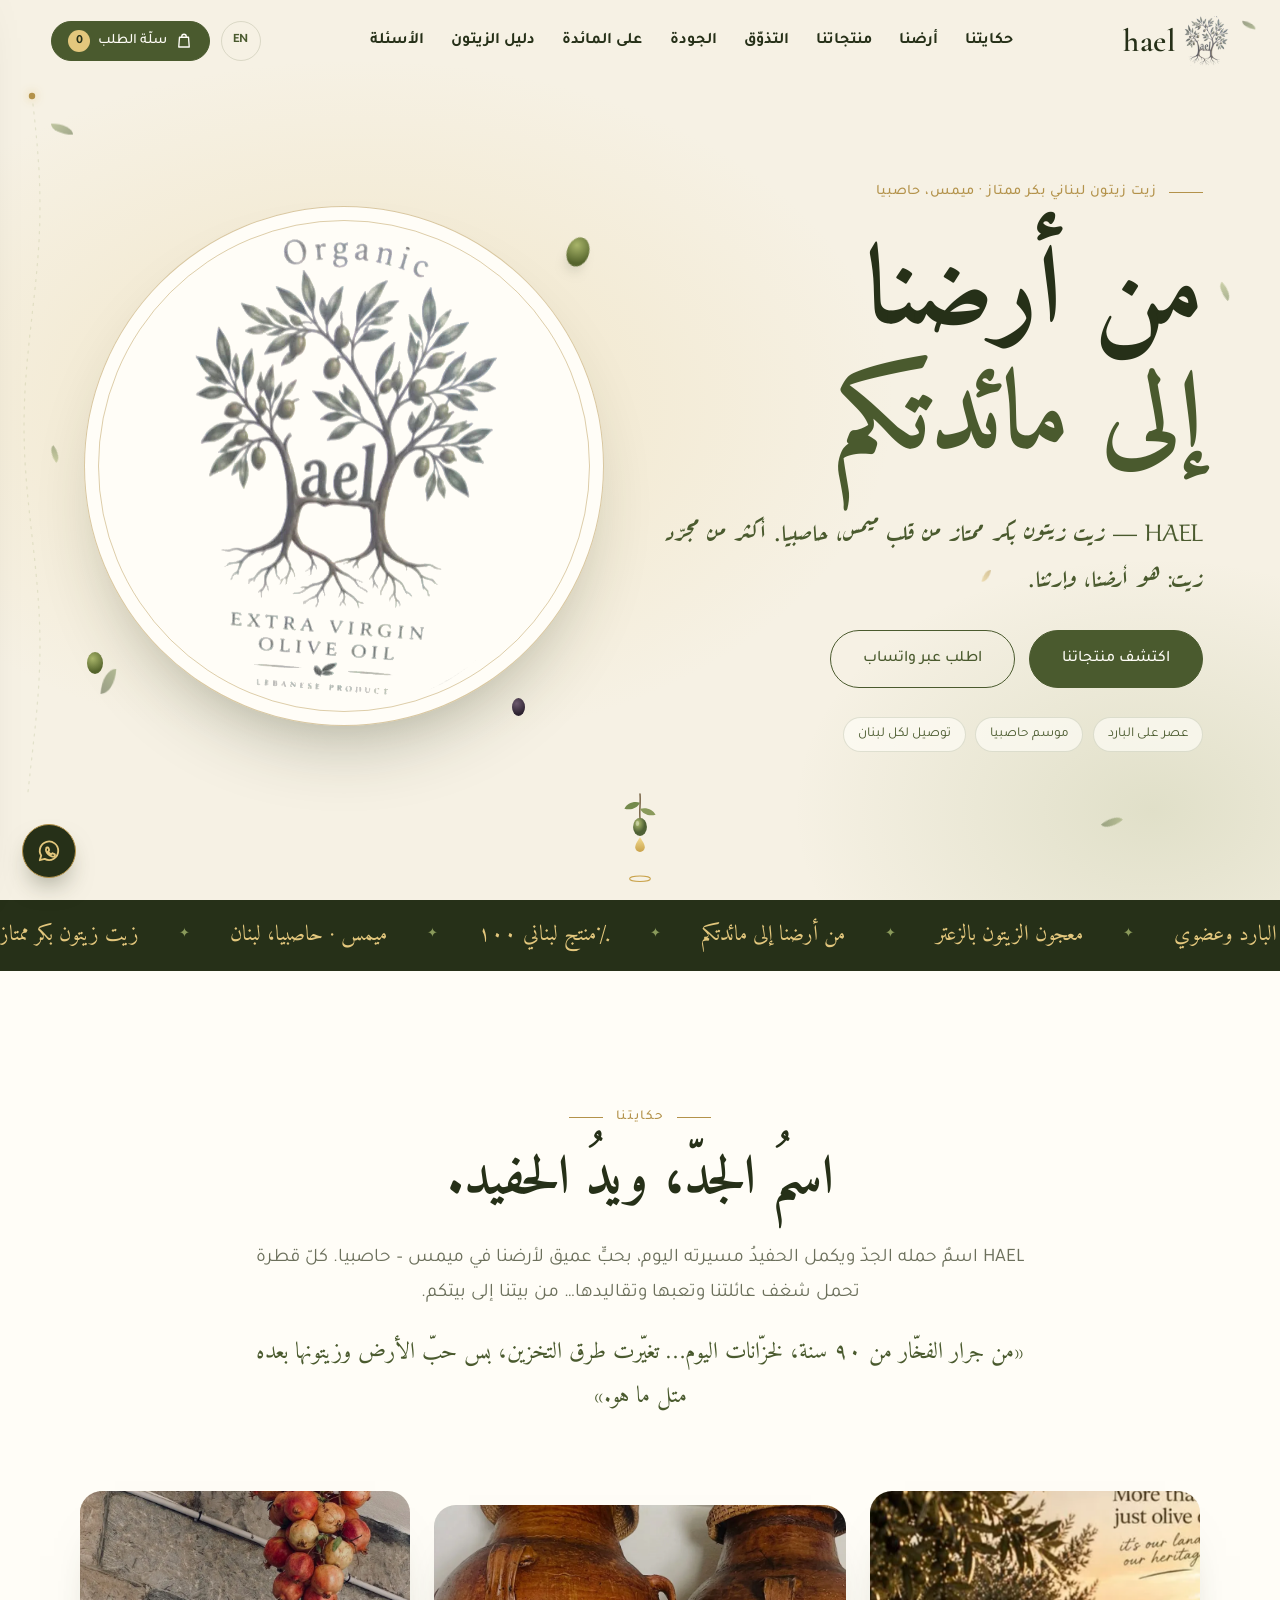
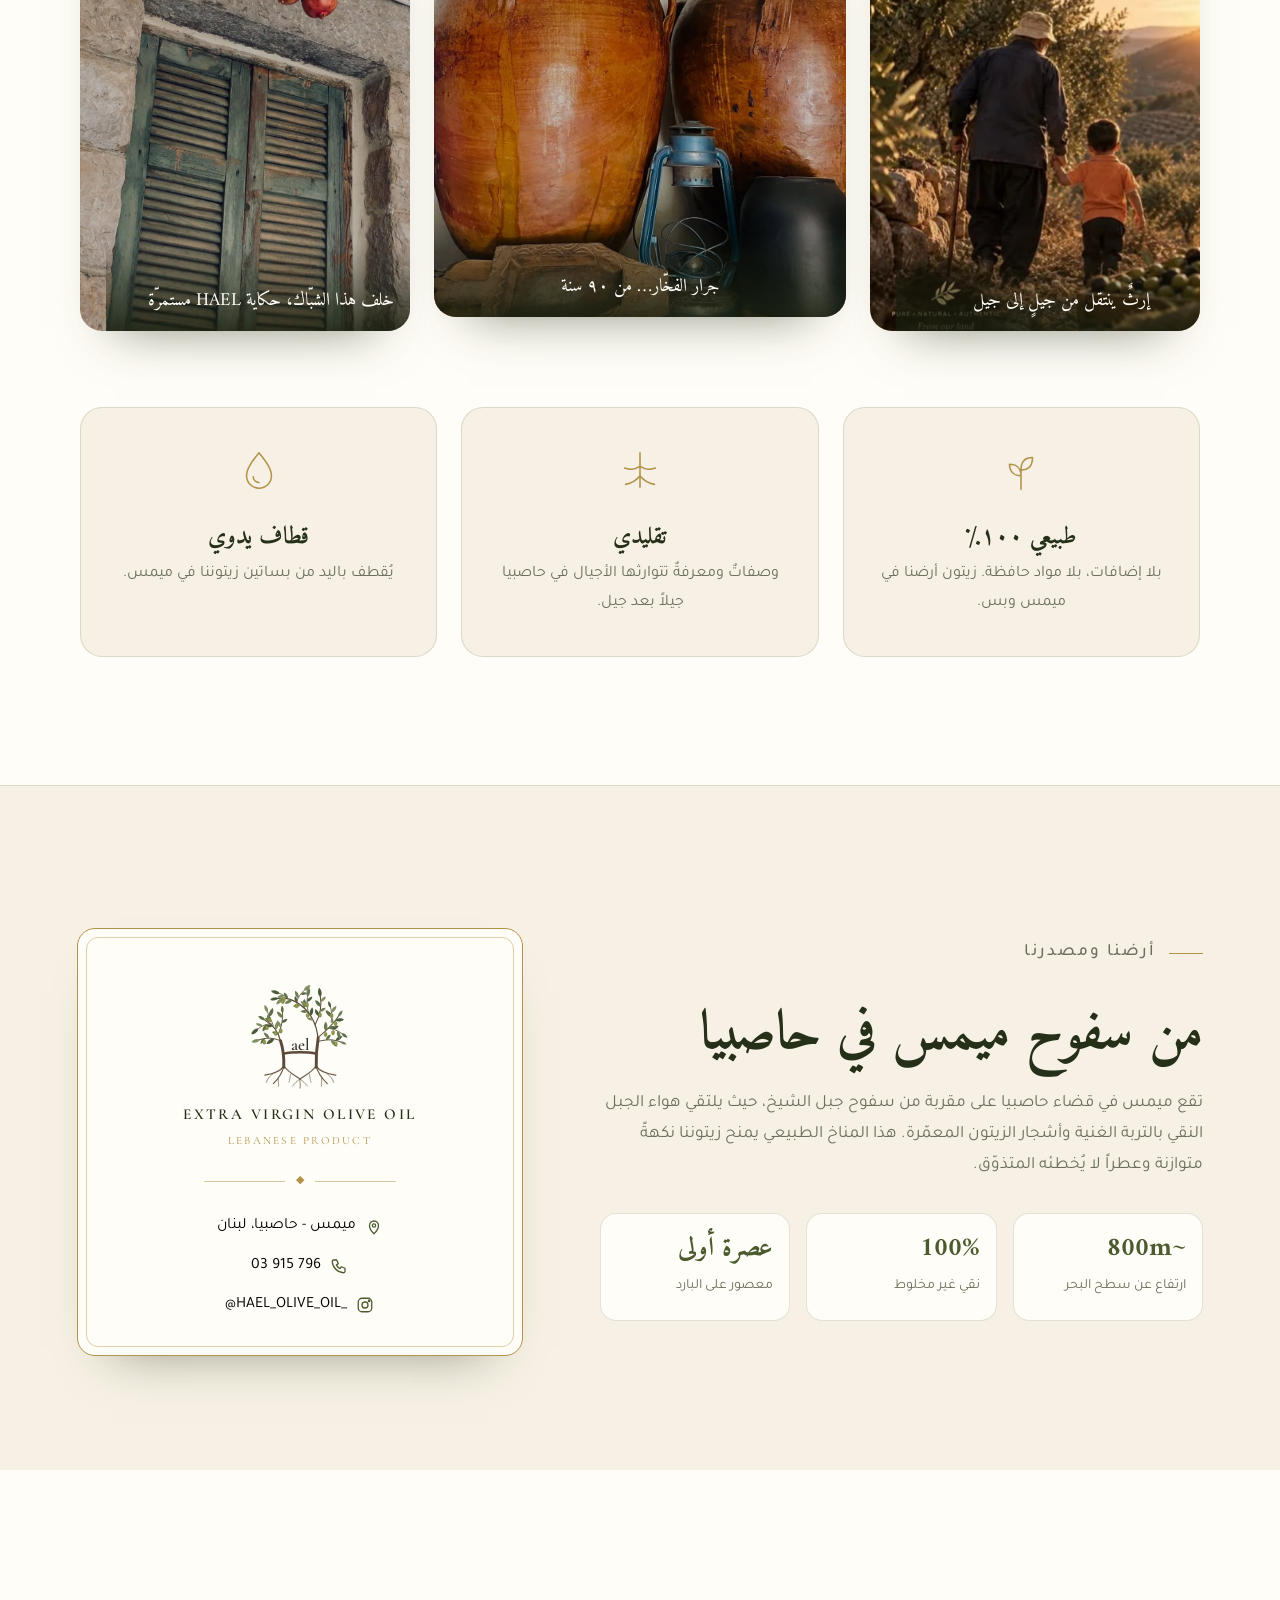
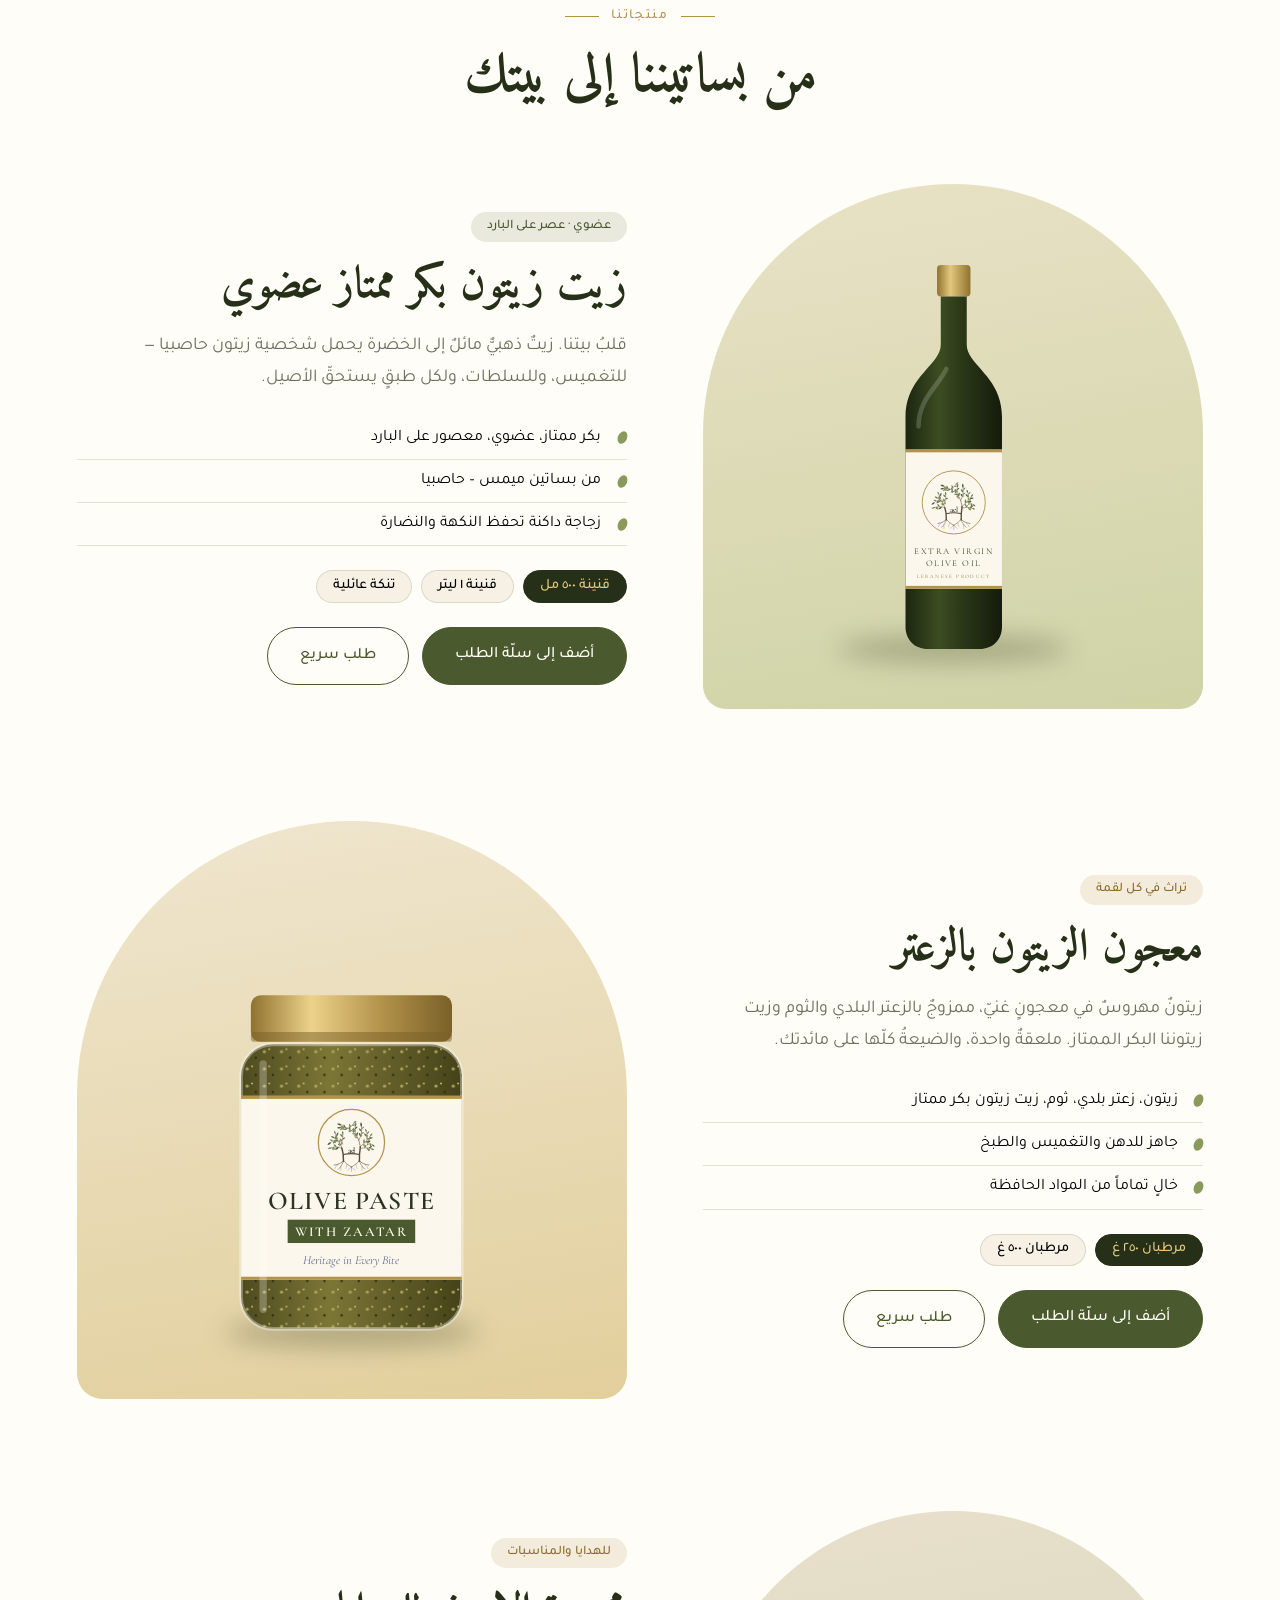
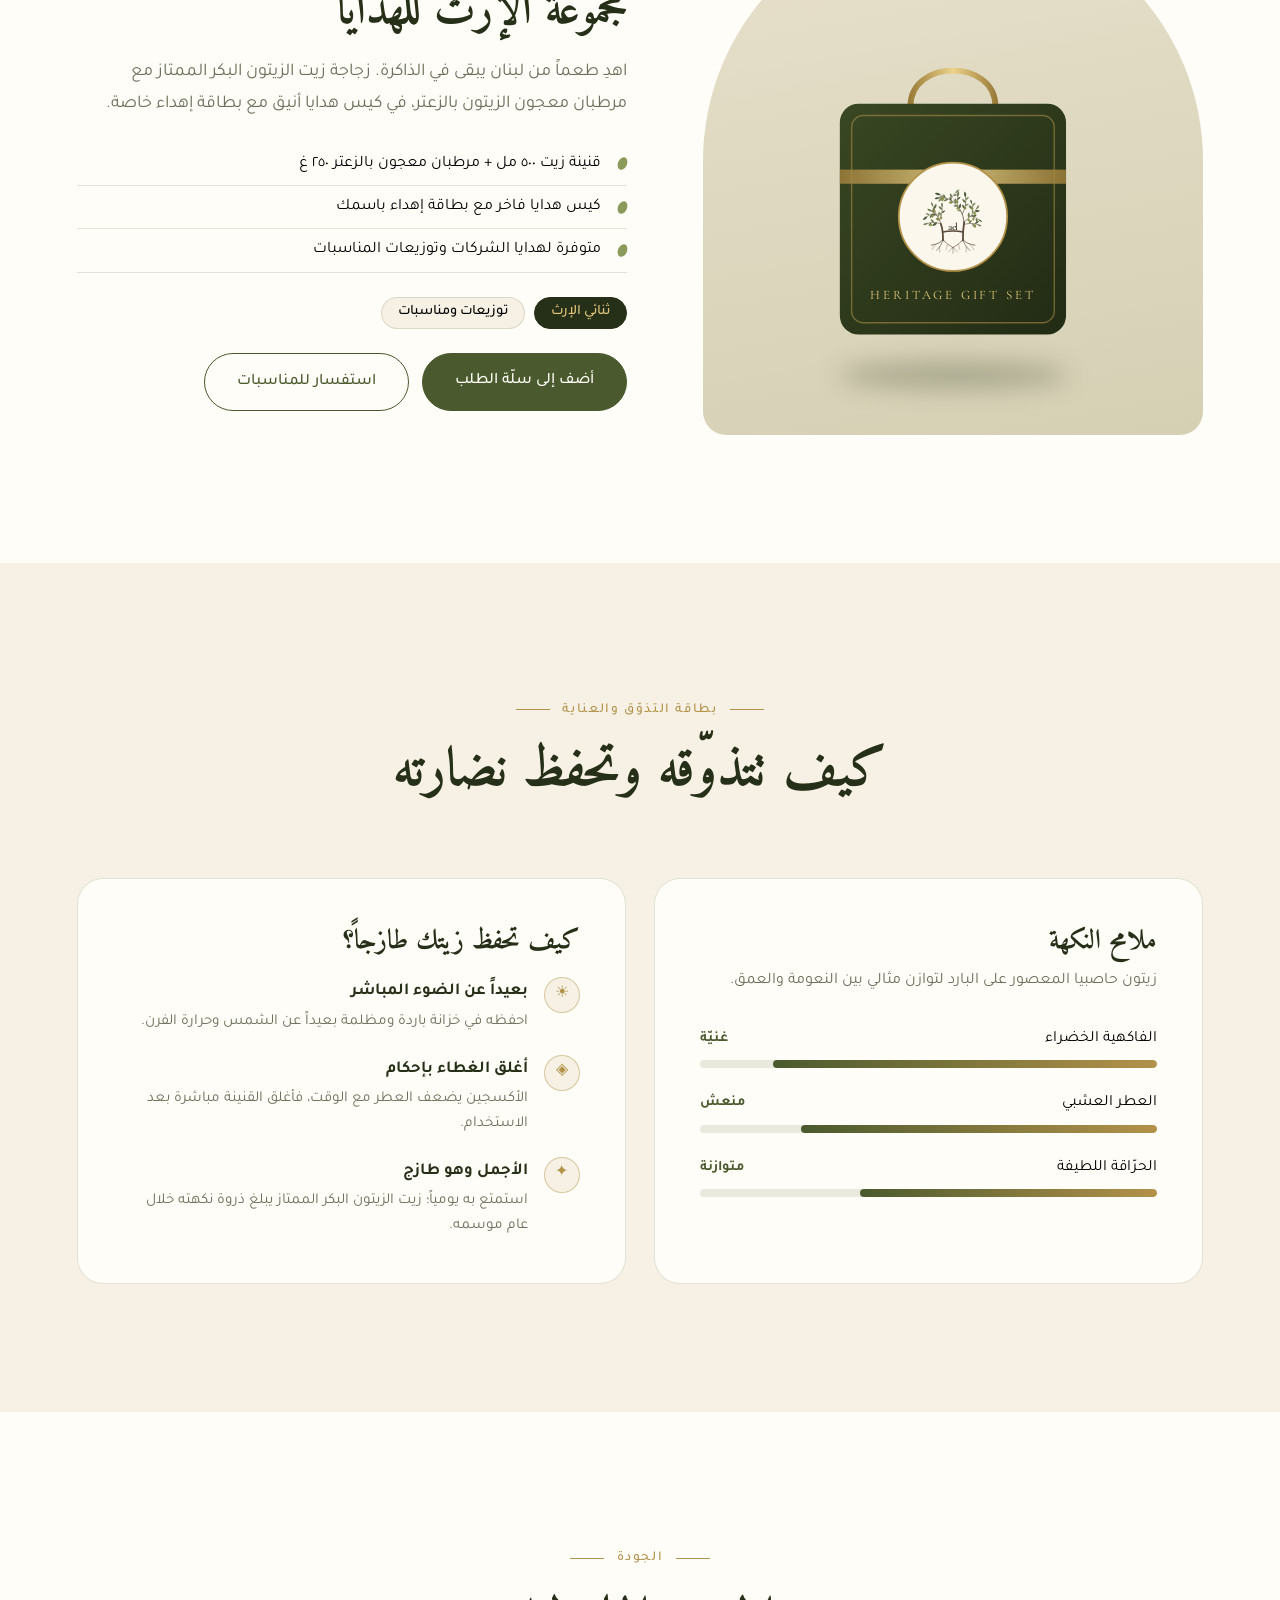
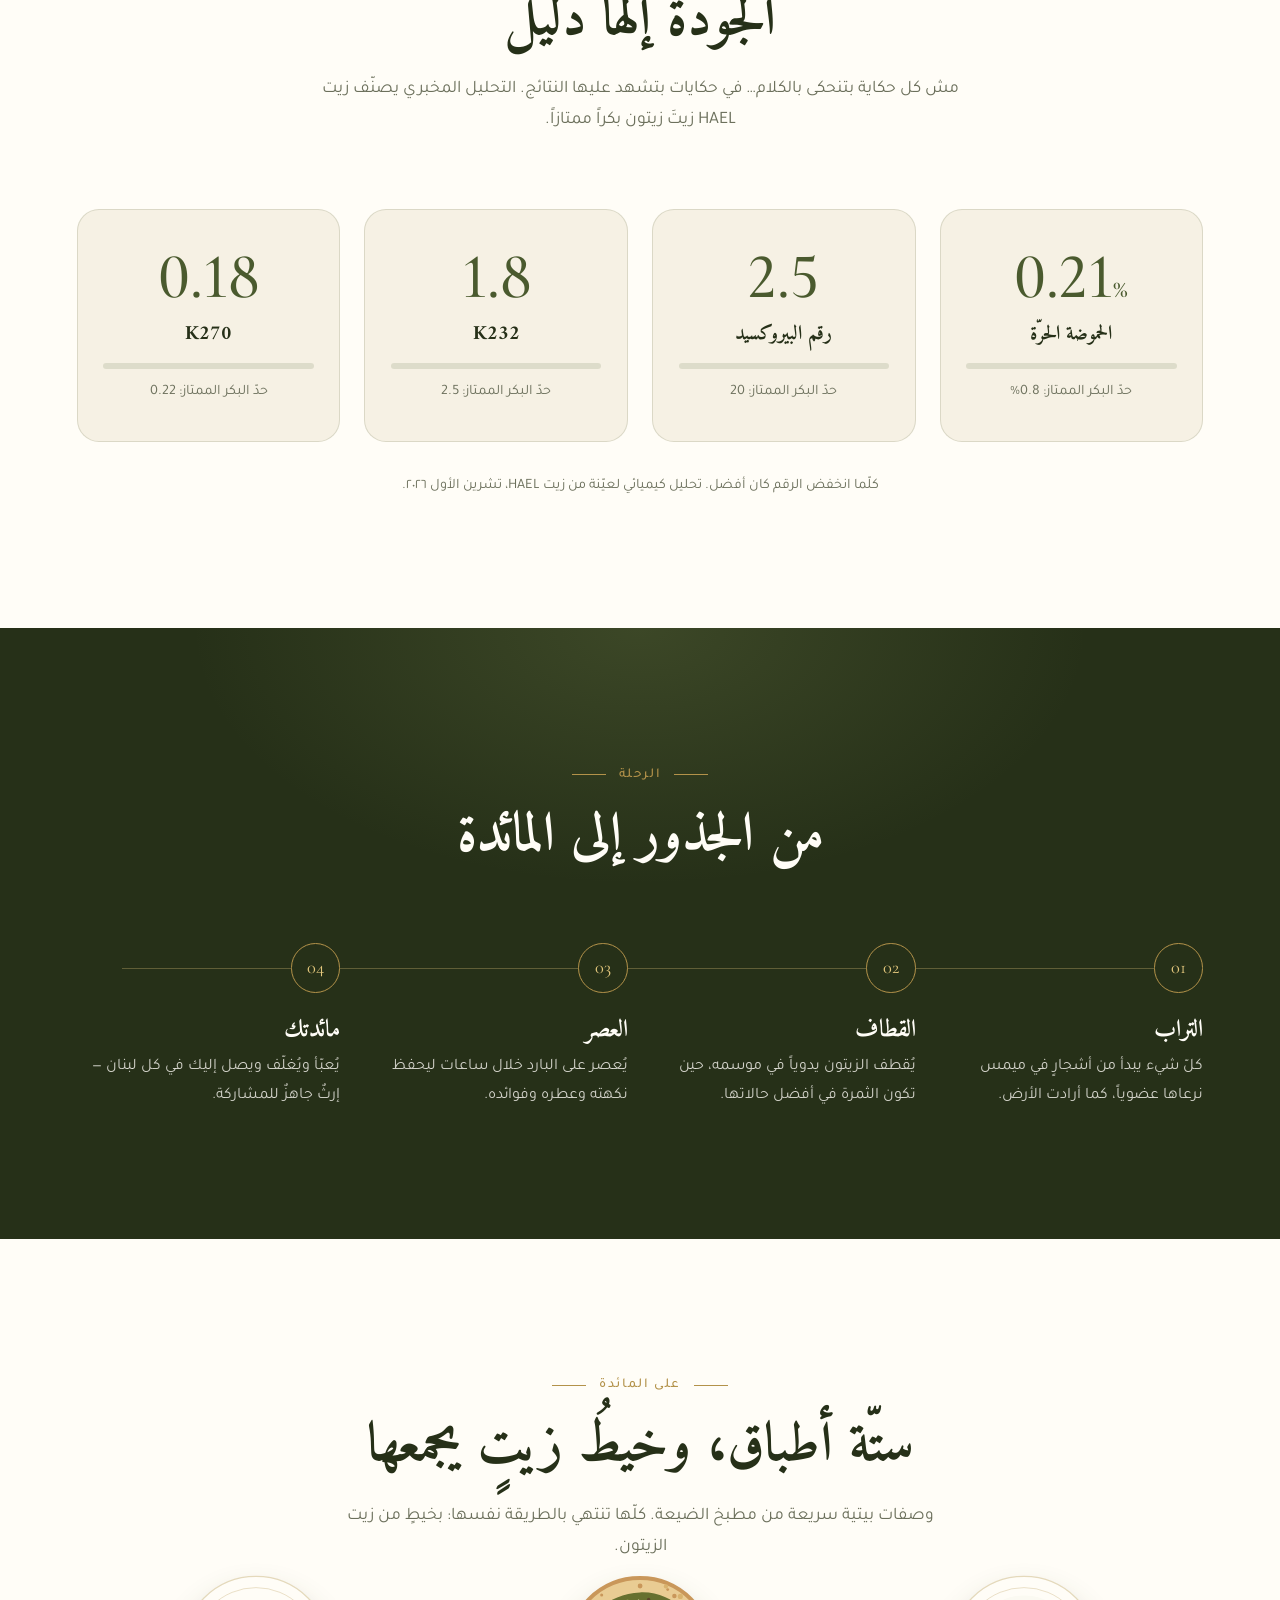
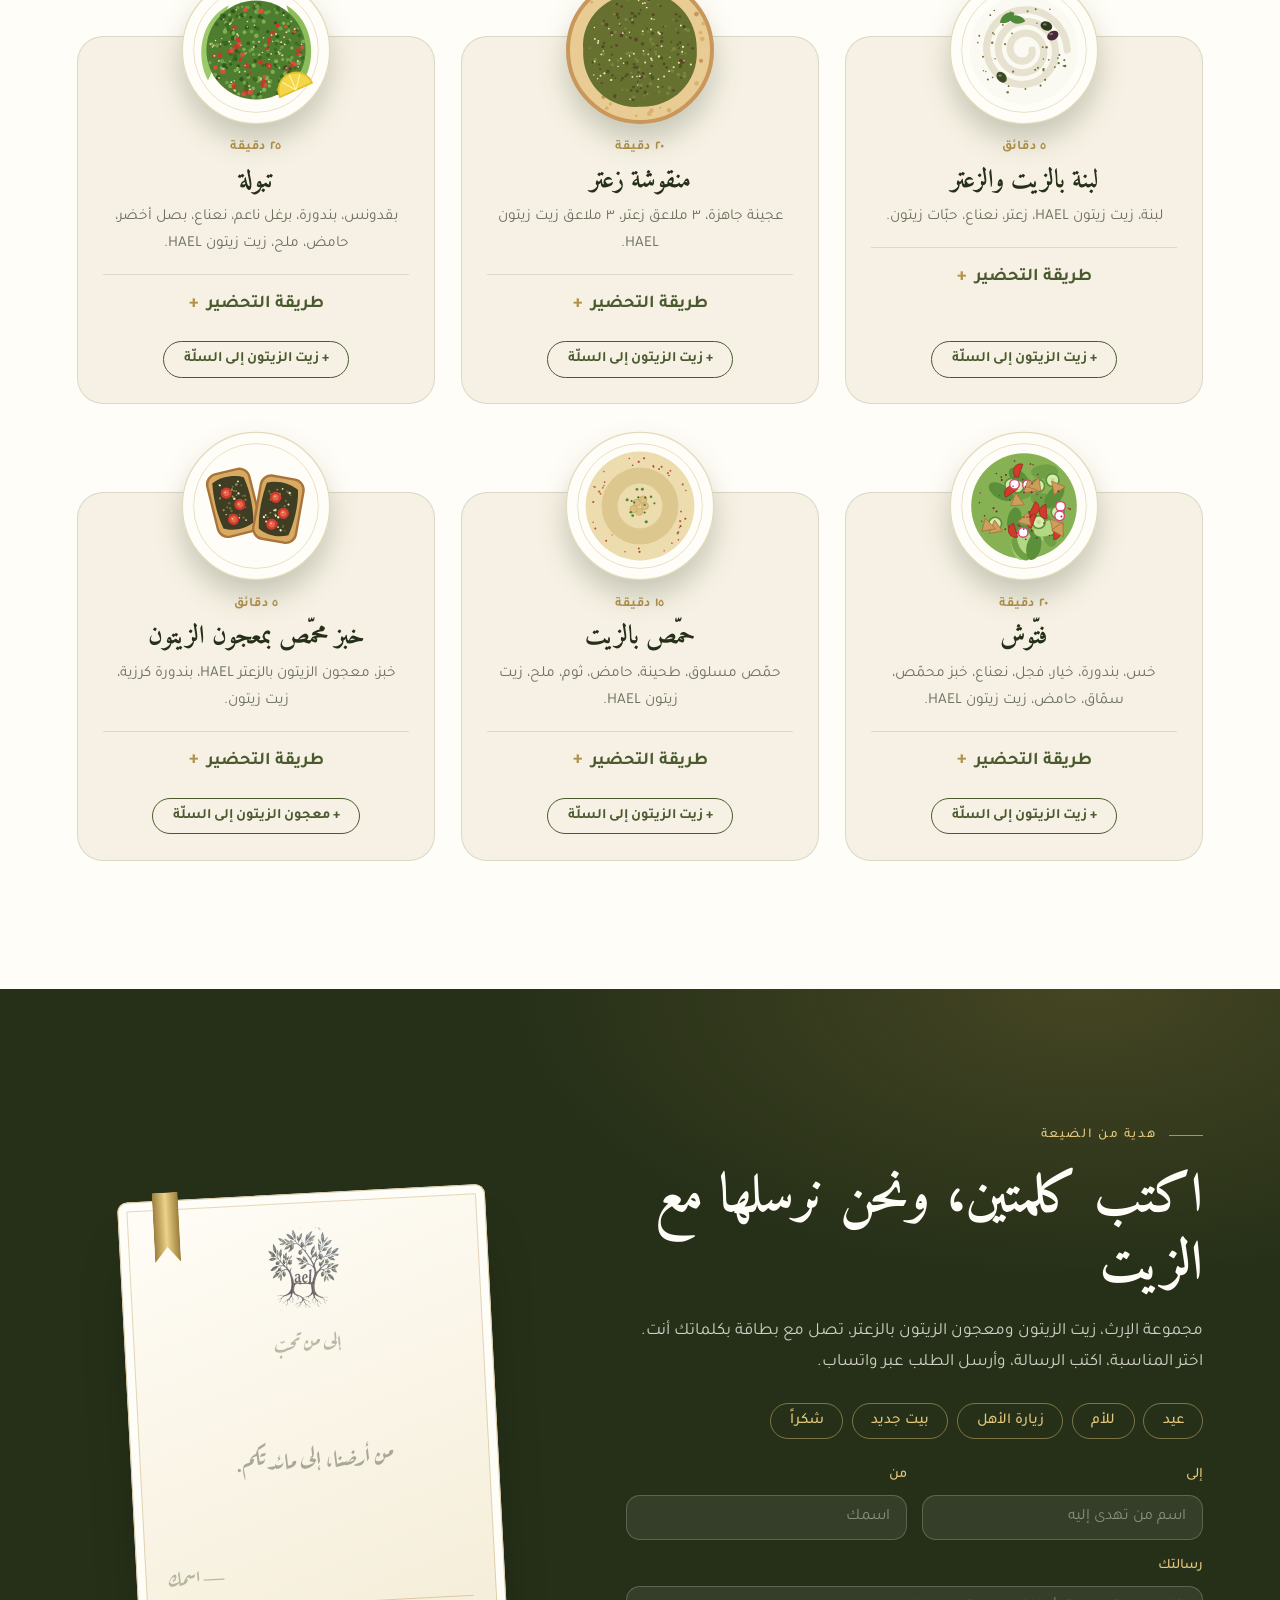
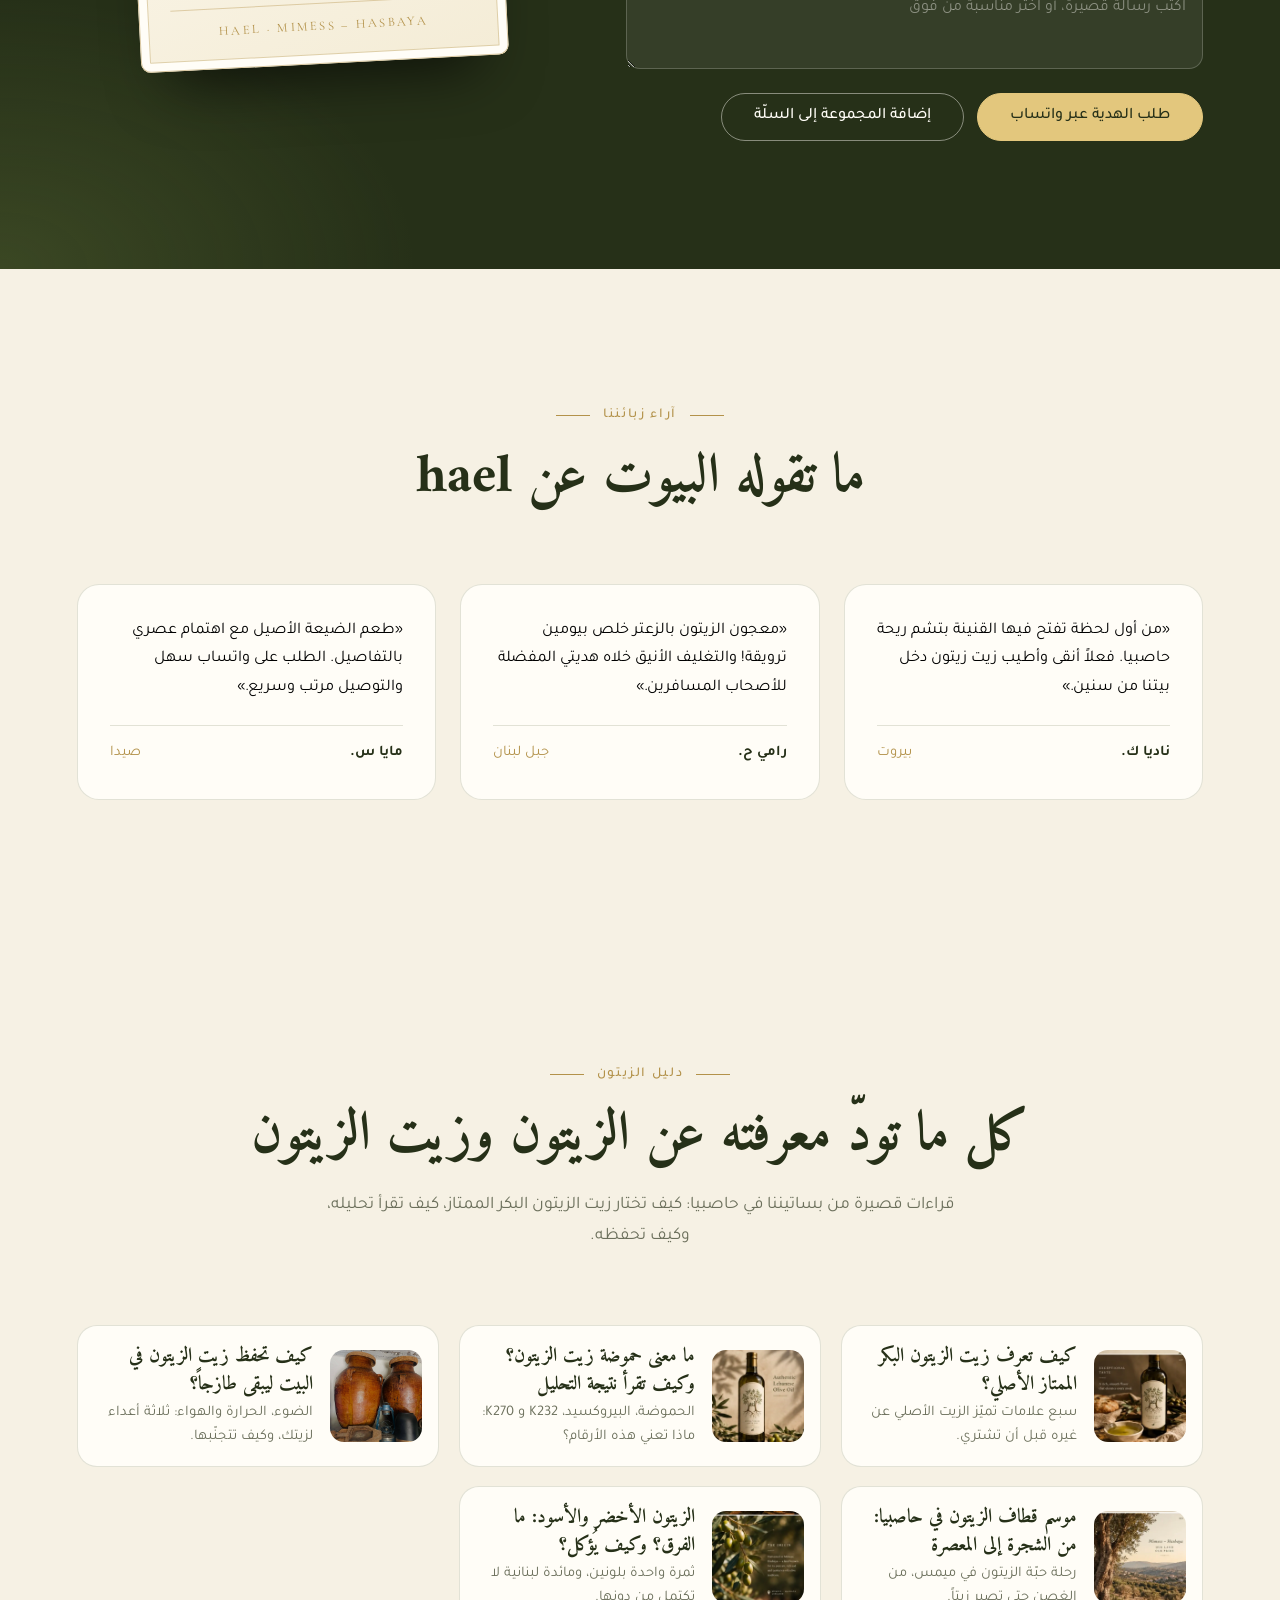
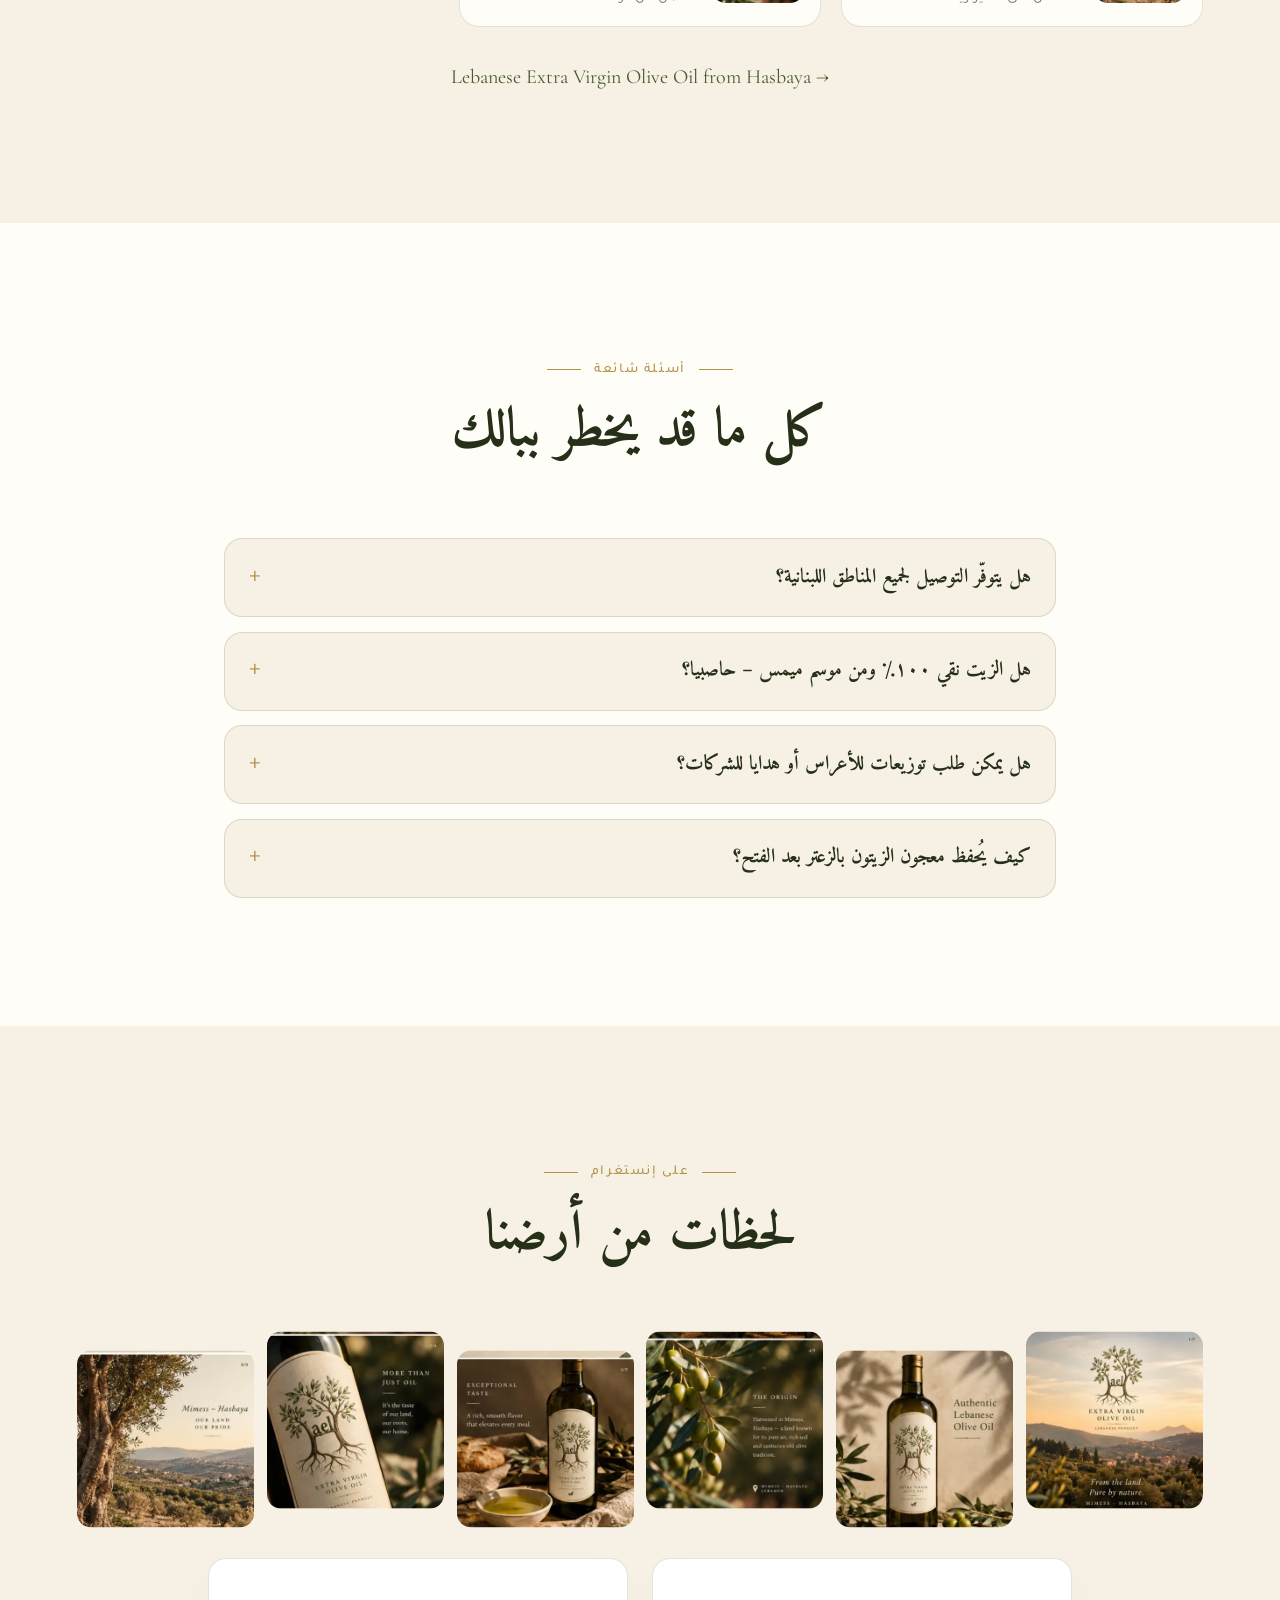
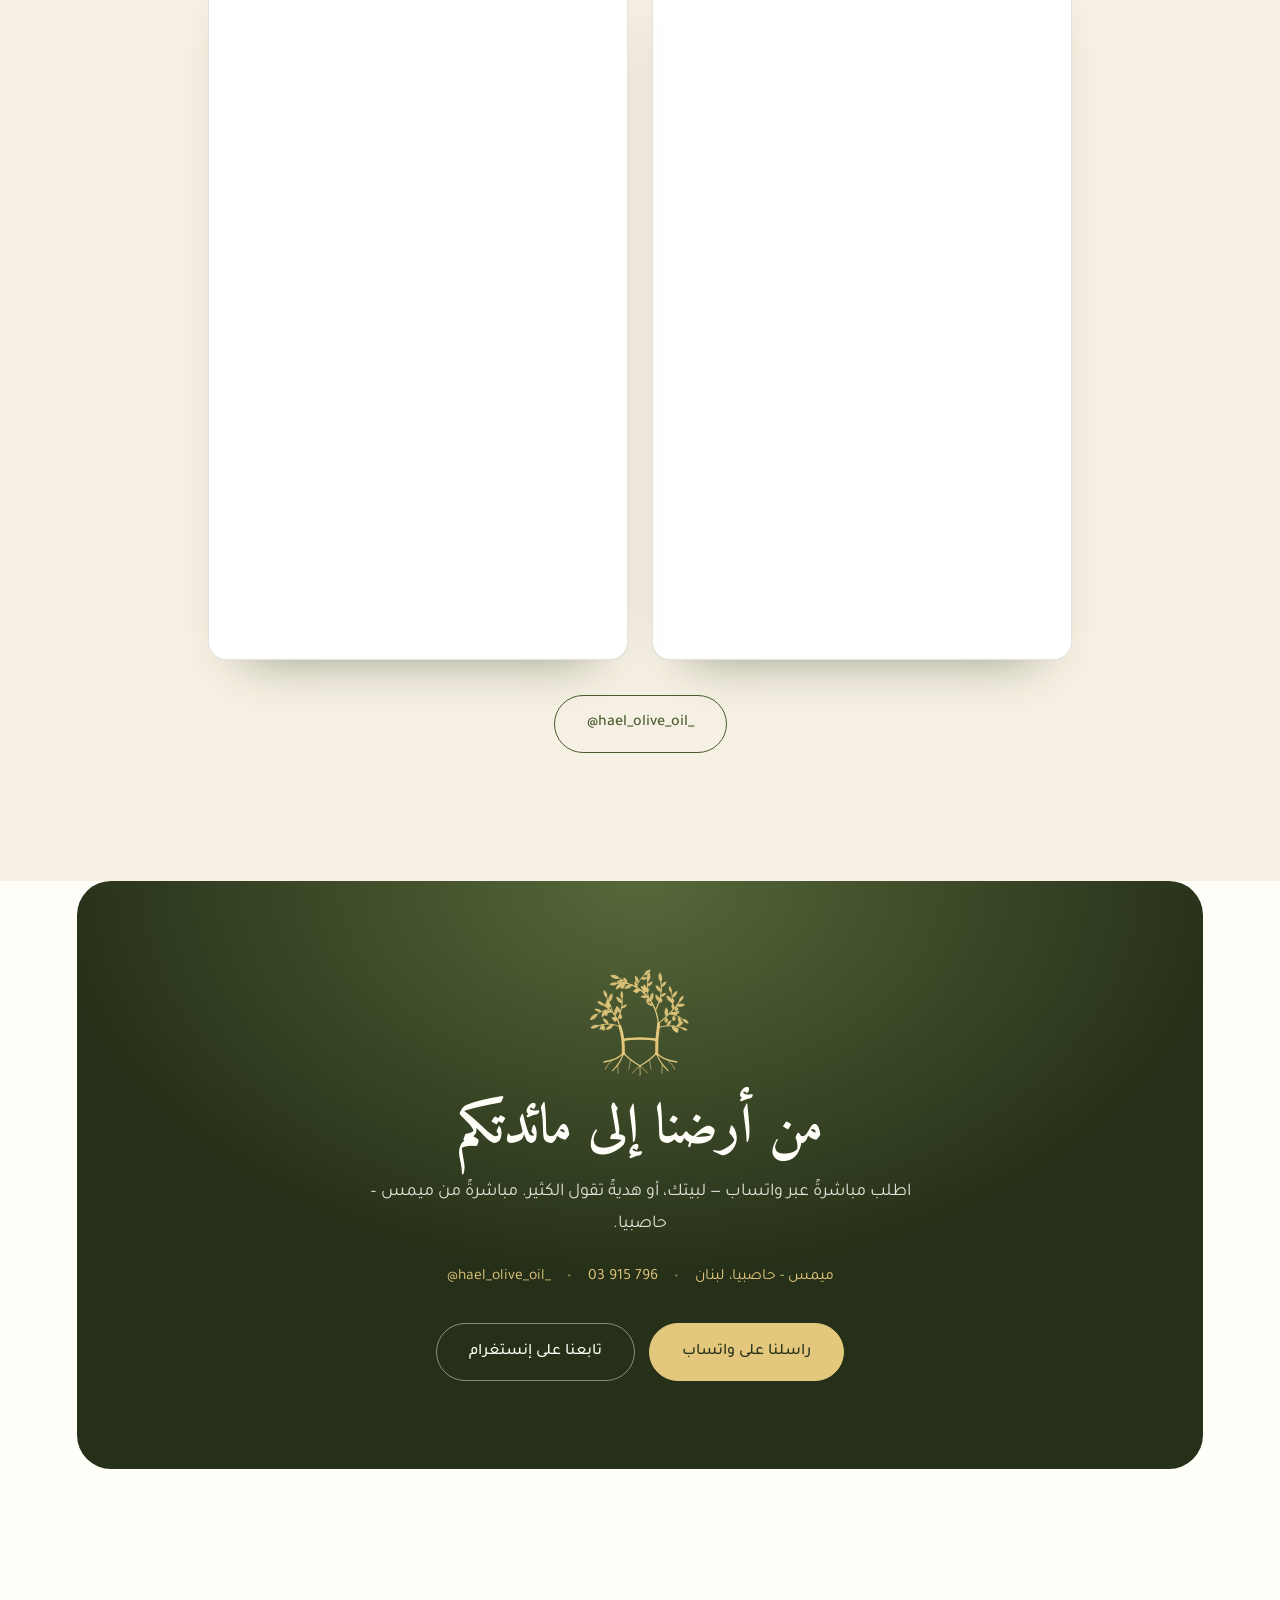
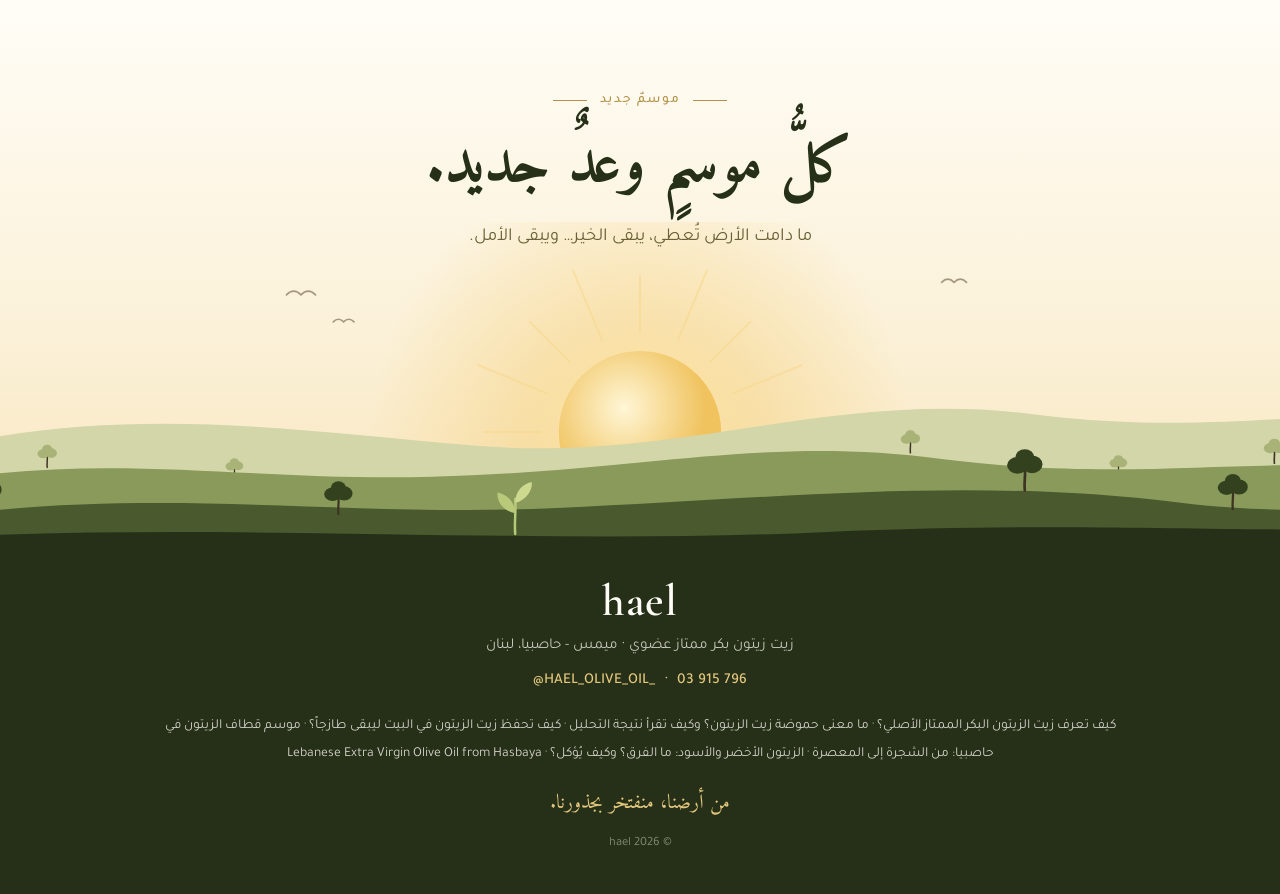
==== commit d5d3cc19: "feat: add initial style, motion, and structure for ael brand website" ====
--- a/index.html
+++ b/index.html
@@ -27,9 +27,9 @@
   <link rel="manifest" href="site.webmanifest">
   <link rel="preconnect" href="https://fonts.googleapis.com">
   <link rel="preconnect" href="https://fonts.gstatic.com" crossorigin>
-  <link href="https://fonts.googleapis.com/css2?family=Amiri:ital,wght@0,400;0,700;1,400&family=Cormorant+Garamond:ital,wght@0,400;0,500;0,600;1,400;1,500&family=Tajawal:wght@300;400;500;700&display=swap" rel="stylesheet">
+  <link href="https://fonts.googleapis.com/css2?family=Amiri:ital,wght@0,400;0,700;1,400&family=Aref+Ruqaa:wght@400;700&family=Cormorant+Garamond:ital,wght@0,400;0,500;0,600;1,400;1,500&family=Tajawal:wght@300;400;500;700&display=swap" rel="stylesheet">
   <link rel="preload" as="image" href="assets/img/logo.webp" type="image/webp">
-  <link rel="stylesheet" href="assets/css/style.css?v=20261126">
+  <link rel="stylesheet" href="assets/css/style.css?v=20261128">
 </head>
 <body>
 
@@ -535,24 +535,137 @@
   <section class="table" id="table">
     <header class="section-head">
       <p class="eyebrow reveal" data-en="At the Table">على المائدة</p>
-      <h2 class="reveal" data-en="Three ways to enjoy it">ثلاث طرقٍ للاستمتاع به</h2>
+      <h2 class="reveal" data-en="Six dishes, one golden thread">ستّة أطباق، وخيطُ زيتٍ يجمعها</h2>
+      <p class="section-sub reveal" data-en="Quick home recipes from the village kitchen. Each one is finished the same way: with a thread of olive oil.">وصفات بيتية سريعة من مطبخ الضيعة. كلّها تنتهي بالطريقة نفسها: بخيطٍ من زيت الزيتون.</p>
     </header>
-    <div class="ideas">
-      <article class="idea reveal">
-        <span class="idea__no">١</span>
-        <h3 data-en="Warm bread, nothing else">خبزٌ ساخن، ولا شيء آخر</h3>
-        <p data-en="Spread the olive paste with zaatar on toasted bread and finish with a thread of olive oil.">ادهن معجون الزيتون بالزعتر على خبزٍ محمّص، واختمه بخيطٍ من زيت الزيتون.</p>
-      </article>
-      <article class="idea reveal">
-        <span class="idea__no">٢</span>
-        <h3 data-en="With labneh">مع اللبنة</h3>
-        <p data-en="A plate of labneh, a spoon of paste in the middle, a generous pour of oil. Breakfast is served.">صحن لبنة، ملعقة معجون في الوسط، وسكبةٌ كريمة من الزيت. الترويقة جاهزة.</p>
-      </article>
-      <article class="idea reveal">
-        <span class="idea__no">٣</span>
-        <h3 data-en="Into the pan">في المقلاة</h3>
-        <p data-en="Toss a spoonful with hot pasta or roasted vegetables for an instant Lebanese twist.">قلّب ملعقةً مع المعكرونة الساخنة أو الخضار المشوية للمسةٍ لبنانية فورية.</p>
-      </article>
+    <div class="recipes">
+      <article class="recipe reveal">
+        <svg class="recipe__plate" viewBox="0 0 200 200" role="img" aria-label="لبنة بالزيت والزعتر"><circle cx="100" cy="100" r="92" fill="#fffdf7" stroke="#e4d9bb" stroke-width="1.5"/><circle cx="100" cy="100" r="78" fill="none" stroke="#b3924a" stroke-opacity=".35"/><circle cx="100" cy="100" r="68" fill="#fbfaf2"/><path d="M110 100 L110.2 101.6 L110.2 103.3 L109.9 105 L109.3 106.7 L108.4 108.4 L107.2 109.9 L105.7 111.2 L104 112.3 L102.1 113.1 L100 113.7 L97.8 113.9 L95.6 113.7 L93.3 113.2 L91.1 112.2 L89 111 L87.2 109.3 L85.5 107.4 L84.2 105.1 L83.2 102.7 L82.7 100 L82.5 97.2 L82.8 94.4 L83.6 91.6 L84.8 88.9 L86.4 86.4 L88.5 84.2 L91 82.3 L93.7 80.7 L96.8 79.6 L100 79 L103.3 78.9 L106.7 79.3 L110 80.3 L113.2 81.8 L116.1 83.9 L118.8 86.4 L121 89.3 L122.8 92.6 L124 96.2 L124.7 100 L124.7 103.9 L124.2 107.8 L123 111.7 L121.1 115.4 L118.7 118.7 L115.8 121.7 L112.4 124.3 L108.5 126.2 L104.4 127.6 L100 128.3 L95.5 128.3 L91 127.6 L86.6 126.2 L82.5 124.1 L78.7 121.3 L75.3 117.9 L72.5 114 L70.3 109.7 L68.8 104.9 L68 100 L68 94.9 L68.9 89.9 L70.5 85 L72.9 80.3 L76.1 76.1 L79.9 72.3 L84.3 69.2 L89.2 66.8 L94.5 65.1 L100 64.3 L105.6 64.4 L111.2 65.4 L116.7 67.2 L121.8 70 L126.5 73.5 L130.6 77.7 L134.1 82.6 L136.7 88.1 L138.5 93.9 L139.3 100 L139.2 106.2 L138.1 112.4 L136 118.4 L133 124 L129.1 129.1 L124.4 133.6 L119 137.3 L113.1 140.2 L106.7 142.1 L100 143 L93.2 142.8 L86.5 141.6 L80 139.3 L73.9 136 L68.3 131.7 L63.4 126.6 L59.4 120.7 L56.3 114.2 L54.3 107.2 L53.3 100 L53.5 92.6 L54.9 85.4 L57.4 78.3 L61.1 71.7 L65.7 65.7 L71.3 60.5 L77.6 56.1 L84.7 52.8 L92.2 50.6 L100 49.7 L107.9 49.9 L115.8 51.4 L123.4 54.2 L130.4 58.1 L136.9 63.1 L142.5 69.1 L147.1 76 L150.7 83.5 L153 91.6 L154 100" fill="none" stroke="#e7e2d0" stroke-width="9" stroke-linecap="round"/><path class="oil" pathLength="1" d="M110 100 L110.2 101.6 L110.2 103.3 L109.9 105 L109.3 106.7 L108.4 108.4 L107.2 109.9 L105.7 111.2 L104 112.3 L102.1 113.1 L100 113.7 L97.8 113.9 L95.6 113.7 L93.3 113.2 L91.1 112.2 L89 111 L87.2 109.3 L85.5 107.4 L84.2 105.1 L83.2 102.7 L82.7 100 L82.5 97.2 L82.8 94.4 L83.6 91.6 L84.8 88.9 L86.4 86.4 L88.5 84.2 L91 82.3 L93.7 80.7 L96.8 79.6 L100 79 L103.3 78.9 L106.7 79.3 L110 80.3 L113.2 81.8 L116.1 83.9 L118.8 86.4 L121 89.3 L122.8 92.6 L124 96.2 L124.7 100 L124.7 103.9 L124.2 107.8 L123 111.7 L121.1 115.4 L118.7 118.7 L115.8 121.7 L112.4 124.3 L108.5 126.2 L104.4 127.6 L100 128.3 L95.5 128.3 L91 127.6 L86.6 126.2 L82.5 124.1 L78.7 121.3 L75.3 117.9 L72.5 114 L70.3 109.7 L68.8 104.9 L68 100 L68 94.9 L68.9 89.9 L70.5 85 L72.9 80.3 L76.1 76.1 L79.9 72.3 L84.3 69.2 L89.2 66.8 L94.5 65.1 L100 64.3 L105.6 64.4 L111.2 65.4 L116.7 67.2 L121.8 70 L126.5 73.5 L130.6 77.7 L134.1 82.6 L136.7 88.1 L138.5 93.9 L139.3 100 L139.2 106.2 L138.1 112.4 L136 118.4 L133 124 L129.1 129.1 L124.4 133.6 L119 137.3 L113.1 140.2 L106.7 142.1 L100 143 L93.2 142.8 L86.5 141.6 L80 139.3 L73.9 136 L68.3 131.7 L63.4 126.6 L59.4 120.7 L56.3 114.2 L54.3 107.2 L53.3 100 L53.5 92.6 L54.9 85.4 L57.4 78.3 L61.1 71.7 L65.7 65.7 L71.3 60.5 L77.6 56.1 L84.7 52.8 L92.2 50.6 L100 49.7 L107.9 49.9 L115.8 51.4 L123.4 54.2 L130.4 58.1 L136.9 63.1 L142.5 69.1 L147.1 76 L150.7 83.5 L153 91.6 L154 100" stroke-width="5"/><circle cx="86.4" cy="127.1" r="1.4" fill="#8a6b3a"/><circle cx="85.1" cy="79.3" r="1.1" fill="#74803a"/><circle cx="60.3" cy="90.9" r="1.5" fill="#8a6b3a"/><circle cx="143.3" cy="116.5" r="1.4" fill="#5e6a2c"/><circle cx="142.3" cy="110.2" r="1" fill="#5e6a2c"/><circle cx="124.2" cy="111.3" r="1" fill="#8a6b3a"/><circle cx="49.3" cy="126" r="1" fill="#74803a"/><circle cx="124.4" cy="124" r="1.4" fill="#5e6a2c"/><circle cx="57.9" cy="56.5" r="1.1" fill="#5e6a2c"/><circle cx="62.8" cy="80.4" r="1" fill="#8a6b3a"/><circle cx="123.4" cy="96.5" r="1.1" fill="#8a6b3a"/><circle cx="123.5" cy="71" r="1.1" fill="#5e6a2c"/><circle cx="117.5" cy="122.3" r="1.3" fill="#8a6b3a"/><circle cx="79.6" cy="152.9" r="1.5" fill="#8a6b3a"/><circle cx="120.7" cy="144.5" r="1.3" fill="#5e6a2c"/><circle cx="73.6" cy="68.6" r="1.2" fill="#8a6b3a"/><circle cx="76.3" cy="92.7" r="1.4" fill="#74803a"/><circle cx="131" cy="112.2" r="1.1" fill="#74803a"/><circle cx="81.7" cy="60.8" r="1" fill="#8a6b3a"/><circle cx="80.7" cy="145.2" r="1.1" fill="#5e6a2c"/><circle cx="63.8" cy="111" r="0.9" fill="#5e6a2c"/><circle cx="114.6" cy="49.1" r="1.2" fill="#5e6a2c"/><circle cx="101.8" cy="148.7" r="1.1" fill="#5e6a2c"/><circle cx="42.3" cy="90.8" r="1" fill="#8a6b3a"/><circle cx="95.2" cy="63" r="1" fill="#5e6a2c"/><circle cx="128.2" cy="96.5" r="1.5" fill="#8a6b3a"/><circle cx="52.3" cy="127" r="0.9" fill="#5e6a2c"/><circle cx="126.4" cy="137.3" r="1.3" fill="#5e6a2c"/><circle cx="150.4" cy="112.7" r="1.3" fill="#74803a"/><circle cx="104.5" cy="51.5" r="1.3" fill="#74803a"/><circle cx="127.3" cy="72.9" r="1" fill="#74803a"/><circle cx="83.3" cy="53.4" r="1.5" fill="#74803a"/><circle cx="61.1" cy="78.6" r="1.2" fill="#74803a"/><circle cx="132.4" cy="49" r="1" fill="#5e6a2c"/><circle cx="48.8" cy="108.4" r="1.3" fill="#8a6b3a"/><circle cx="149.3" cy="119.7" r="1.1" fill="#8a6b3a"/><circle cx="62.8" cy="50.7" r="1" fill="#5e6a2c"/><circle cx="116.2" cy="66.6" r="1" fill="#8a6b3a"/><circle cx="60.8" cy="134.2" r="1.1" fill="#8a6b3a"/><circle cx="144.2" cy="106.3" r="1.2" fill="#5e6a2c"/><circle cx="114" cy="124.7" r="1.4" fill="#74803a"/><circle cx="151.4" cy="120" r="1.5" fill="#5e6a2c"/><circle cx="124.3" cy="125.7" r="1.3" fill="#74803a"/><circle cx="54.8" cy="136.9" r="1.2" fill="#5e6a2c"/><circle cx="138.6" cy="121.4" r="1.1" fill="#5e6a2c"/><circle cx="44.1" cy="82.1" r="1.2" fill="#8a6b3a"/><ellipse cx="128" cy="70" rx="7.5" ry="5.6" fill="#2f3a1c" transform="rotate(20 128 70)"/><ellipse cx="126" cy="68" rx="2.4" ry="1.4" fill="#fff" opacity=".35"/><ellipse cx="136" cy="82" rx="7.5" ry="5.6" fill="#4a2a3a" transform="rotate(-30 136 82)"/><ellipse cx="134" cy="80" rx="2.4" ry="1.4" fill="#fff" opacity=".35"/><ellipse cx="72" cy="134" rx="7.5" ry="5.6" fill="#3b4a22" transform="rotate(50 72 134)"/><ellipse cx="70" cy="132" rx="2.4" ry="1.4" fill="#fff" opacity=".35"/><path d="M0 0 C6 -7 16 -7 22 0 C16 7 6 7 0 0Z" fill="#4f8a3a" transform="translate(70 66) rotate(-35)"/><path d="M0 0 C6 -7 16 -7 22 0 C16 7 6 7 0 0Z" fill="#4f8a3a" transform="translate(80 60) rotate(10)"/></svg>
+        <span class="recipe__time" data-en="5 min">٥ دقائق</span>
+        <h3 data-en="Labneh with olive oil &amp; zaatar">لبنة بالزيت والزعتر</h3>
+        <p class="recipe__ing" data-en="Labneh, HAEL olive oil, zaatar, mint, a few olives.">لبنة، زيت زيتون HAEL، زعتر، نعناع، حبّات زيتون.</p>
+        <details class="recipe__how">
+          <summary data-en="How to make it">طريقة التحضير</summary>
+          <ol>
+            <li data-en="Spread the labneh on a plate and swirl grooves with the back of a spoon.">نفرد اللبنة في صحن ونرسم فيها دوائر بظهر الملعقة.</li>
+            <li data-en="Pour the oil generously until it fills the grooves.">نسكب الزيت بسخاء حتى يملأ الدوائر.</li>
+            <li data-en="Sprinkle zaatar, add mint and olives, and serve with warm bread.">نرشّ الزعتر، نزيّن بالنعناع والزيتون، ويُقدَّم مع خبز ساخن.</li>
+          </ol>
+        </details>
+        <button type="button" class="recipe__add" data-quick-add="oil" data-en="+ Add olive oil to bag">+ زيت الزيتون إلى السلّة</button>
+      </article>
+      <article class="recipe reveal">
+        <svg class="recipe__plate" viewBox="0 0 200 200" role="img" aria-label="منقوشة زعتر"><circle cx="100" cy="100" r="90" fill="#e9cc93" stroke="#c9975a" stroke-width="5"/><circle cx="63.1" cy="167.4" r="2.2" fill="#d8b26e"/><circle cx="132.4" cy="20.5" r="2.7" fill="#d8b26e"/><circle cx="150.4" cy="33" r="3.2" fill="#d8b26e"/><circle cx="134.6" cy="24.5" r="1.8" fill="#c9975a"/><circle cx="111.7" cy="179.6" r="2.9" fill="#d8b26e"/><circle cx="54.2" cy="158.6" r="2.5" fill="#c9975a"/><circle cx="176.3" cy="113.5" r="2.6" fill="#c9975a"/><circle cx="95.2" cy="182.4" r="1.8" fill="#d8b26e"/><circle cx="176.6" cy="78.5" r="1.5" fill="#d8b26e"/><circle cx="179.2" cy="66.9" r="2.4" fill="#d8b26e"/><circle cx="175.5" cy="78.1" r="2.2" fill="#d8b26e"/><circle cx="114.2" cy="175.6" r="2.9" fill="#d8b26e"/><circle cx="125.2" cy="172.4" r="1.5" fill="#d8b26e"/><circle cx="39.6" cy="40.3" r="2" fill="#d8b26e"/><circle cx="143" cy="32.6" r="2.8" fill="#c9975a"/><circle cx="52.1" cy="31.3" r="1.9" fill="#c9975a"/><circle cx="170.7" cy="141.7" r="2.9" fill="#d8b26e"/><circle cx="170.5" cy="55.1" r="3" fill="#c9975a"/><circle cx="100.1" cy="20" r="3" fill="#c9975a"/><circle cx="136.3" cy="175.3" r="2.9" fill="#d8b26e"/><circle cx="58.5" cy="172.7" r="2.4" fill="#d8b26e"/><circle cx="177.7" cy="86" r="3" fill="#d8b26e"/><path d="M100 28 C142 26 172 60 171 100 C173 142 140 172 100 171 C58 174 27 140 29 100 C26 58 60 30 100 28Z" fill="#66702f"/><circle cx="54.9" cy="63.3" r="1.5" fill="#4c5523"/><circle cx="114.6" cy="120.1" r="1.7" fill="#59452a"/><circle cx="83.2" cy="84.4" r="1.3" fill="#7b8540"/><circle cx="150.5" cy="120.6" r="2.1" fill="#4c5523"/><circle cx="55" cy="91.2" r="1.5" fill="#4c5523"/><circle cx="110.3" cy="38.8" r="2.2" fill="#7b8540"/><circle cx="127" cy="110.1" r="2" fill="#4c5523"/><circle cx="119.9" cy="105.4" r="1.5" fill="#7b8540"/><circle cx="89.5" cy="103.3" r="1.7" fill="#7b8540"/><circle cx="113.1" cy="89.7" r="1.4" fill="#7b8540"/><circle cx="70.2" cy="157.9" r="2.1" fill="#7b8540"/><circle cx="76.8" cy="81.8" r="2.3" fill="#59452a"/><circle cx="92" cy="146.4" r="1.7" fill="#59452a"/><circle cx="116.6" cy="56" r="1.9" fill="#59452a"/><circle cx="100.7" cy="147.7" r="1.3" fill="#59452a"/><circle cx="145.2" cy="55.3" r="1.7" fill="#59452a"/><circle cx="155.2" cy="70.9" r="2.1" fill="#59452a"/><circle cx="113" cy="142.2" r="2.2" fill="#7b8540"/><circle cx="64.2" cy="120.7" r="1.3" fill="#59452a"/><circle cx="78.2" cy="149.5" r="1.4" fill="#7b8540"/><circle cx="72.6" cy="113.2" r="1.7" fill="#7b8540"/><circle cx="92.5" cy="121.8" r="1.6" fill="#59452a"/><circle cx="110.8" cy="36.9" r="2.1" fill="#59452a"/><circle cx="75.2" cy="68.7" r="1.5" fill="#59452a"/><circle cx="99.5" cy="124.4" r="1.5" fill="#7b8540"/><circle cx="44.1" cy="111.5" r="1.9" fill="#7b8540"/><circle cx="151.5" cy="134.6" r="1.3" fill="#59452a"/><circle cx="128.1" cy="146" r="1.4" fill="#4c5523"/><circle cx="109.1" cy="154.7" r="1.8" fill="#7b8540"/><circle cx="141.9" cy="98.4" r="1.9" fill="#7b8540"/><circle cx="65.3" cy="118.7" r="2.3" fill="#7b8540"/><circle cx="133.4" cy="121.9" r="1.7" fill="#59452a"/><circle cx="76.5" cy="138" r="1.4" fill="#4c5523"/><circle cx="88.1" cy="60.8" r="1.4" fill="#59452a"/><circle cx="64.3" cy="96.1" r="1.3" fill="#4c5523"/><circle cx="121.5" cy="94.6" r="1.6" fill="#59452a"/><circle cx="127.5" cy="84.5" r="1.4" fill="#4c5523"/><circle cx="113.6" cy="86.6" r="2.1" fill="#7b8540"/><circle cx="91.4" cy="162.2" r="1.7" fill="#59452a"/><circle cx="123.9" cy="152.2" r="1.8" fill="#7b8540"/><circle cx="125.8" cy="44.9" r="1.5" fill="#4c5523"/><circle cx="71.2" cy="42.6" r="1.8" fill="#59452a"/><circle cx="59.9" cy="126.9" r="2.4" fill="#4c5523"/><circle cx="53.8" cy="95.7" r="2" fill="#59452a"/><circle cx="83.8" cy="130.9" r="2" fill="#4c5523"/><circle cx="108.7" cy="73.1" r="1.3" fill="#4c5523"/><circle cx="127.1" cy="79.1" r="1.7" fill="#59452a"/><circle cx="119.5" cy="102.1" r="1.7" fill="#7b8540"/><circle cx="96.6" cy="151.4" r="2.2" fill="#4c5523"/><circle cx="105.9" cy="133.4" r="1.4" fill="#7b8540"/><circle cx="105.1" cy="104.9" r="2.1" fill="#7b8540"/><circle cx="142.6" cy="98.5" r="2.4" fill="#7b8540"/><circle cx="144.9" cy="73.6" r="1.2" fill="#7b8540"/><circle cx="153.6" cy="114.9" r="2.3" fill="#59452a"/><circle cx="160.1" cy="75.4" r="2.2" fill="#7b8540"/><circle cx="97.9" cy="128" r="1.5" fill="#4c5523"/><circle cx="147.7" cy="78.4" r="1.5" fill="#4c5523"/><circle cx="70.6" cy="94.2" r="1.8" fill="#59452a"/><circle cx="49" cy="118.1" r="1.3" fill="#59452a"/><circle cx="92.4" cy="158.7" r="2" fill="#7b8540"/><circle cx="112.7" cy="99.6" r="1.3" fill="#4c5523"/><circle cx="146.6" cy="105.4" r="1.2" fill="#4c5523"/><circle cx="146.9" cy="93.5" r="1.5" fill="#4c5523"/><circle cx="101.2" cy="144.1" r="2" fill="#7b8540"/><circle cx="71" cy="55.4" r="2.4" fill="#59452a"/><circle cx="73" cy="59.4" r="1.5" fill="#59452a"/><circle cx="149.8" cy="58.2" r="1.7" fill="#4c5523"/><circle cx="89.1" cy="128.6" r="1.3" fill="#7b8540"/><circle cx="103.8" cy="129.2" r="1.8" fill="#59452a"/><circle cx="141.5" cy="61.9" r="1.4" fill="#7b8540"/><circle cx="141.9" cy="150.5" r="1.5" fill="#59452a"/><circle cx="160" cy="93.1" r="1.2" fill="#59452a"/><circle cx="152" cy="104.7" r="1.6" fill="#7b8540"/><circle cx="131.5" cy="70.3" r="1.5" fill="#7b8540"/><circle cx="150.6" cy="118.4" r="2" fill="#4c5523"/><circle cx="65.6" cy="131.9" r="1.8" fill="#4c5523"/><circle cx="150.2" cy="90.7" r="1.9" fill="#4c5523"/><circle cx="95.1" cy="86.9" r="2.4" fill="#59452a"/><circle cx="113.5" cy="131.4" r="2" fill="#4c5523"/><circle cx="139.8" cy="100.9" r="1.2" fill="#7b8540"/><circle cx="68.8" cy="157.6" r="2.3" fill="#59452a"/><circle cx="94.5" cy="111" r="1.7" fill="#7b8540"/><circle cx="122.8" cy="79.3" r="1.5" fill="#7b8540"/><circle cx="115.6" cy="134.9" r="2.3" fill="#4c5523"/><circle cx="130.1" cy="117.5" r="1.8" fill="#59452a"/><circle cx="81.7" cy="72.7" r="1.6" fill="#7b8540"/><circle cx="103.3" cy="80.4" r="1.6" fill="#7b8540"/><circle cx="110.2" cy="77.2" r="1.4" fill="#7b8540"/><circle cx="64.6" cy="78.5" r="2.1" fill="#59452a"/><circle cx="83.9" cy="149.8" r="1.3" fill="#7b8540"/><circle cx="155.7" cy="132.7" r="2.4" fill="#7b8540"/><circle cx="115.7" cy="79.3" r="2.1" fill="#4c5523"/><circle cx="145.7" cy="63.5" r="1.5" fill="#4c5523"/><circle cx="52.6" cy="67.1" r="1.5" fill="#7b8540"/><circle cx="91.5" cy="54.4" r="1.3" fill="#59452a"/><circle cx="88.9" cy="150.7" r="1.8" fill="#4c5523"/><circle cx="136.8" cy="147.3" r="2.3" fill="#7b8540"/><circle cx="89.7" cy="53.9" r="1.7" fill="#59452a"/><circle cx="50.1" cy="123.8" r="1.3" fill="#59452a"/><circle cx="37.1" cy="97.8" r="1.4" fill="#7b8540"/><circle cx="100.9" cy="50.2" r="1.3" fill="#4c5523"/><circle cx="103.2" cy="92.3" r="2.4" fill="#4c5523"/><circle cx="77.1" cy="45.7" r="1.7" fill="#59452a"/><circle cx="84.4" cy="37.4" r="1.3" fill="#7b8540"/><circle cx="88" cy="84.9" r="1.7" fill="#59452a"/><circle cx="150.9" cy="113.7" r="2.3" fill="#59452a"/><circle cx="139.2" cy="89.8" r="1.3" fill="#4c5523"/><circle cx="85.8" cy="104.5" r="2.3" fill="#7b8540"/><circle cx="147.8" cy="105.7" r="1.4" fill="#59452a"/><circle cx="101.2" cy="133.9" r="2.3" fill="#59452a"/><circle cx="83.2" cy="104.7" r="1.8" fill="#7b8540"/><circle cx="157" cy="74.3" r="2" fill="#7b8540"/><circle cx="140.1" cy="126.1" r="2.2" fill="#7b8540"/><circle cx="98.8" cy="54.6" r="1.7" fill="#4c5523"/><circle cx="122.1" cy="43.4" r="1.2" fill="#7b8540"/><circle cx="105.5" cy="157.1" r="1.3" fill="#7b8540"/><circle cx="106.4" cy="152.8" r="2.3" fill="#4c5523"/><circle cx="41.2" cy="115" r="1.9" fill="#4c5523"/><circle cx="155.8" cy="129.2" r="1.7" fill="#7b8540"/><circle cx="96.7" cy="113.9" r="2.2" fill="#7b8540"/><circle cx="80.3" cy="78.2" r="1.3" fill="#59452a"/><circle cx="69.2" cy="77.7" r="1.8" fill="#7b8540"/><circle cx="68.1" cy="55.2" r="1.8" fill="#7b8540"/><circle cx="82.5" cy="83.4" r="1.4" fill="#7b8540"/><circle cx="54.3" cy="105.1" r="2.1" fill="#7b8540"/><circle cx="120.5" cy="96.4" r="1.2" fill="#7b8540"/><circle cx="109.3" cy="145.2" r="1.5" fill="#59452a"/><circle cx="91" cy="65.9" r="2.1" fill="#4c5523"/><circle cx="43.5" cy="112.3" r="1.7" fill="#7b8540"/><circle cx="148.9" cy="97.9" r="1.3" fill="#4c5523"/><circle cx="92.7" cy="117.9" r="1.5" fill="#59452a"/><circle cx="65" cy="106" r="1.3" fill="#59452a"/><circle cx="141.7" cy="121.7" r="1.6" fill="#7b8540"/><circle cx="165.8" cy="97.8" r="1.6" fill="#59452a"/><circle cx="52.1" cy="141.2" r="1.3" fill="#59452a"/><circle cx="116.3" cy="92.4" r="2.1" fill="#7b8540"/><circle cx="148.1" cy="130.7" r="2.3" fill="#7b8540"/><circle cx="97.1" cy="139.5" r="1.2" fill="#59452a"/><circle cx="58.2" cy="68.3" r="2.3" fill="#59452a"/><circle cx="95.9" cy="121.8" r="2.3" fill="#4c5523"/><circle cx="69.2" cy="134.9" r="1.2" fill="#4c5523"/><circle cx="129.5" cy="70.9" r="1.3" fill="#59452a"/><circle cx="134.8" cy="154.1" r="2.3" fill="#7b8540"/><circle cx="82.5" cy="61.8" r="2.1" fill="#7b8540"/><circle cx="93.9" cy="57.9" r="2.2" fill="#4c5523"/><circle cx="83.7" cy="116.1" r="2.3" fill="#4c5523"/><circle cx="81.6" cy="132.8" r="1.2" fill="#59452a"/><circle cx="78.1" cy="135.4" r="1.6" fill="#59452a"/><circle cx="127.1" cy="89.2" r="2.1" fill="#59452a"/><circle cx="156.6" cy="104.2" r="1.5" fill="#7b8540"/><circle cx="43.3" cy="114.3" r="1.3" fill="#f3e6bd"/><circle cx="61.1" cy="73.3" r="1" fill="#f3e6bd"/><circle cx="79.5" cy="116.6" r="1" fill="#f3e6bd"/><circle cx="55.5" cy="129.1" r="1.4" fill="#f3e6bd"/><circle cx="51.6" cy="105.6" r="1.1" fill="#f3e6bd"/><circle cx="122.9" cy="136.5" r="1.1" fill="#f3e6bd"/><circle cx="114" cy="110.9" r="1.4" fill="#f3e6bd"/><circle cx="78.6" cy="78.8" r="1.1" fill="#f3e6bd"/><circle cx="42.3" cy="131.2" r="0.9" fill="#f3e6bd"/><circle cx="127" cy="95.2" r="1.2" fill="#f3e6bd"/><circle cx="130.1" cy="133.2" r="1.2" fill="#f3e6bd"/><circle cx="124.8" cy="79.8" r="1.3" fill="#f3e6bd"/><circle cx="43.6" cy="86.1" r="1.2" fill="#f3e6bd"/><circle cx="103.5" cy="41.8" r="1.1" fill="#f3e6bd"/><circle cx="90.5" cy="133.6" r="1.1" fill="#f3e6bd"/><circle cx="96.3" cy="133.1" r="1" fill="#f3e6bd"/><circle cx="97.2" cy="143.7" r="0.9" fill="#f3e6bd"/><circle cx="112.6" cy="129.5" r="1.2" fill="#f3e6bd"/><circle cx="87.7" cy="161.7" r="1" fill="#f3e6bd"/><circle cx="106.4" cy="115.6" r="1.2" fill="#f3e6bd"/><circle cx="99.7" cy="132.7" r="1.2" fill="#f3e6bd"/><circle cx="47.5" cy="91.2" r="1.2" fill="#f3e6bd"/><circle cx="136.3" cy="126.5" r="1.1" fill="#f3e6bd"/><circle cx="104.3" cy="101" r="1.1" fill="#f3e6bd"/><circle cx="123.5" cy="78.7" r="1" fill="#f3e6bd"/><circle cx="61.8" cy="112.9" r="1.2" fill="#f3e6bd"/><circle cx="122.8" cy="77.7" r="1.1" fill="#f3e6bd"/><circle cx="148.6" cy="115.9" r="1.3" fill="#f3e6bd"/><circle cx="113.7" cy="74.3" r="1.3" fill="#f3e6bd"/><circle cx="142.1" cy="121.5" r="1.1" fill="#f3e6bd"/><circle cx="122.5" cy="146.1" r="1" fill="#f3e6bd"/><circle cx="108.4" cy="46.9" r="1.1" fill="#f3e6bd"/><circle cx="152.7" cy="102.1" r="1.2" fill="#f3e6bd"/><circle cx="90.2" cy="62.2" r="0.9" fill="#f3e6bd"/><circle cx="137.4" cy="109" r="0.9" fill="#f3e6bd"/><circle cx="163.5" cy="118.1" r="1.3" fill="#f3e6bd"/><circle cx="154.9" cy="113.4" r="0.9" fill="#f3e6bd"/><circle cx="151.1" cy="69.3" r="1.2" fill="#f3e6bd"/><circle cx="117.7" cy="61.7" r="0.9" fill="#f3e6bd"/><circle cx="64" cy="137.5" r="1.4" fill="#f3e6bd"/><circle cx="110.3" cy="105.5" r="1" fill="#f3e6bd"/><circle cx="54.1" cy="101.3" r="1" fill="#f3e6bd"/><circle cx="50.7" cy="132.1" r="1.2" fill="#f3e6bd"/><circle cx="86.7" cy="77.7" r="0.9" fill="#f3e6bd"/><circle cx="47.9" cy="88.7" r="1.2" fill="#f3e6bd"/><circle cx="72.5" cy="120.6" r="1" fill="#f3e6bd"/><circle cx="153.8" cy="96" r="1.4" fill="#f3e6bd"/><circle cx="87" cy="107.4" r="1" fill="#f3e6bd"/><circle cx="98.2" cy="38" r="1" fill="#f3e6bd"/><circle cx="92.4" cy="104.6" r="1.2" fill="#f3e6bd"/><circle cx="106.2" cy="41.2" r="1.1" fill="#f3e6bd"/><circle cx="74.6" cy="67.5" r="1" fill="#f3e6bd"/><circle cx="47" cy="136" r="1" fill="#f3e6bd"/><circle cx="76.1" cy="110.5" r="1.2" fill="#f3e6bd"/><circle cx="115" cy="113" r="1" fill="#f3e6bd"/><circle cx="64.8" cy="81.3" r="1" fill="#f3e6bd"/><circle cx="103.4" cy="76.5" r="1.2" fill="#f3e6bd"/><circle cx="123.6" cy="108" r="1.4" fill="#f3e6bd"/><circle cx="114.4" cy="61" r="1.2" fill="#f3e6bd"/><circle cx="43" cy="71.9" r="1" fill="#f3e6bd"/><path class="oil" pathLength="1" d="M48 62 C80 50 120 78 152 66 M44 92 C80 80 124 108 158 96 M48 124 C84 112 122 140 154 128 M64 152 C90 144 114 160 138 152" stroke-width="4"/></svg>
+        <span class="recipe__time" data-en="20 min">٢٠ دقيقة</span>
+        <h3 data-en="Zaatar manousheh">منقوشة زعتر</h3>
+        <p class="recipe__ing" data-en="Ready dough, 3 tbsp zaatar, 3 tbsp HAEL olive oil.">عجينة جاهزة، ٣ ملاعق زعتر، ٣ ملاعق زيت زيتون HAEL.</p>
+        <details class="recipe__how">
+          <summary data-en="How to make it">طريقة التحضير</summary>
+          <ol>
+            <li data-en="Mix the zaatar with the oil into a loose paste.">نخلط الزعتر بالزيت حتى يصير مزيجاً طرياً.</li>
+            <li data-en="Roll the dough thin and spread the mix to the edges.">نفرد العجينة رقيقة وندهنها بالمزيج حتى الأطراف.</li>
+            <li data-en="Bake in a very hot oven for 7–9 minutes until the edges turn golden.">تُخبز في فرن حامٍ جداً ٧ إلى ٩ دقائق حتى تحمرّ الأطراف.</li>
+          </ol>
+        </details>
+        <button type="button" class="recipe__add" data-quick-add="oil" data-en="+ Add olive oil to bag">+ زيت الزيتون إلى السلّة</button>
+      </article>
+      <article class="recipe reveal">
+        <svg class="recipe__plate" viewBox="0 0 200 200" role="img" aria-label="تبولة"><circle cx="100" cy="100" r="92" fill="#fffdf7" stroke="#e4d9bb" stroke-width="1.5"/><circle cx="100" cy="100" r="78" fill="none" stroke="#b3924a" stroke-opacity=".35"/><path d="M40 138 C24 108 30 62 66 44 C52 78 54 112 40 138Z" fill="#9cc96a"/><path d="M160 138 C176 110 172 64 138 44 C150 78 148 112 160 138Z" fill="#8bbd5a"/><circle cx="100" cy="100" r="62" fill="#4f7d2f"/><circle cx="97.2" cy="63.5" r="2.7" fill="#6fa046"/><circle cx="74.1" cy="125.7" r="2" fill="#7fb052"/><circle cx="120.9" cy="127.4" r="2.6" fill="#7fb052"/><circle cx="125.1" cy="114.1" r="2.6" fill="#7fb052"/><circle cx="56" cy="61.1" r="1.6" fill="#2f5a1c"/><circle cx="87.6" cy="141.3" r="2.1" fill="#2f5a1c"/><circle cx="78.3" cy="154.8" r="2" fill="#7fb052"/><circle cx="139.7" cy="57.9" r="2.2" fill="#3c6a23"/><circle cx="140.7" cy="68.7" r="2.5" fill="#2f5a1c"/><circle cx="99.5" cy="71.8" r="1.8" fill="#2f5a1c"/><circle cx="87.9" cy="145.9" r="2.8" fill="#3c6a23"/><circle cx="68.5" cy="117.9" r="1.7" fill="#2f5a1c"/><circle cx="140.1" cy="112.4" r="2.7" fill="#6fa046"/><circle cx="90.3" cy="91.7" r="2.3" fill="#2f5a1c"/><circle cx="142.6" cy="115.1" r="2.5" fill="#3c6a23"/><circle cx="85.6" cy="140.9" r="2.5" fill="#6fa046"/><circle cx="62.3" cy="91.8" r="2.9" fill="#2f5a1c"/><circle cx="93.1" cy="120.8" r="2" fill="#3c6a23"/><circle cx="63.6" cy="140.7" r="2.4" fill="#6fa046"/><circle cx="103.9" cy="106" r="1.9" fill="#7fb052"/><circle cx="116" cy="52.2" r="2.1" fill="#6fa046"/><circle cx="85.6" cy="104.6" r="1.9" fill="#7fb052"/><circle cx="130.1" cy="138.6" r="2.7" fill="#6fa046"/><circle cx="93.3" cy="153.6" r="2.5" fill="#3c6a23"/><circle cx="113.9" cy="97.1" r="2.5" fill="#2f5a1c"/><circle cx="124.4" cy="48.8" r="1.9" fill="#6fa046"/><circle cx="62.2" cy="74.4" r="2.3" fill="#7fb052"/><circle cx="65.4" cy="74.2" r="2.5" fill="#3c6a23"/><circle cx="75.6" cy="101.1" r="2.4" fill="#2f5a1c"/><circle cx="114.9" cy="100" r="2.2" fill="#6fa046"/><circle cx="125.5" cy="104.1" r="2.3" fill="#3c6a23"/><circle cx="130.9" cy="148.2" r="2.3" fill="#6fa046"/><circle cx="137.1" cy="128.8" r="2.6" fill="#6fa046"/><circle cx="85.3" cy="77.8" r="2.3" fill="#3c6a23"/><circle cx="63.1" cy="122.4" r="1.8" fill="#2f5a1c"/><circle cx="69.9" cy="62.3" r="2.3" fill="#7fb052"/><circle cx="59.5" cy="123.9" r="2.5" fill="#7fb052"/><circle cx="84.9" cy="99.2" r="2.1" fill="#7fb052"/><circle cx="58" cy="57.4" r="3" fill="#3c6a23"/><circle cx="93.3" cy="59.1" r="1.9" fill="#2f5a1c"/><circle cx="64.3" cy="91.2" r="2.5" fill="#3c6a23"/><circle cx="47.2" cy="122.2" r="1.6" fill="#3c6a23"/><circle cx="142.5" cy="123.5" r="2.6" fill="#2f5a1c"/><circle cx="127.1" cy="153.4" r="2.7" fill="#3c6a23"/><circle cx="96.5" cy="148" r="2.3" fill="#7fb052"/><circle cx="140.5" cy="139.6" r="2.7" fill="#6fa046"/><circle cx="151.9" cy="73.6" r="1.6" fill="#7fb052"/><circle cx="98.9" cy="113.7" r="2.5" fill="#2f5a1c"/><circle cx="67.5" cy="62.7" r="1.7" fill="#2f5a1c"/><circle cx="77.4" cy="47.2" r="2.1" fill="#6fa046"/><circle cx="132.1" cy="94.3" r="2" fill="#2f5a1c"/><circle cx="151.1" cy="75.4" r="2.2" fill="#3c6a23"/><circle cx="136.7" cy="121.9" r="2.8" fill="#2f5a1c"/><circle cx="127.6" cy="150" r="2.1" fill="#7fb052"/><circle cx="114.7" cy="77.3" r="2.2" fill="#2f5a1c"/><circle cx="131" cy="148.3" r="2.8" fill="#2f5a1c"/><circle cx="113.3" cy="134.9" r="3" fill="#7fb052"/><circle cx="70.3" cy="78" r="2.7" fill="#2f5a1c"/><circle cx="134.4" cy="53.8" r="1.9" fill="#2f5a1c"/><circle cx="154.7" cy="93.7" r="1.8" fill="#3c6a23"/><circle cx="59.8" cy="90.7" r="2.7" fill="#3c6a23"/><circle cx="95.3" cy="99.1" r="2.2" fill="#7fb052"/><circle cx="157.8" cy="109.7" r="2.4" fill="#3c6a23"/><circle cx="105.7" cy="156.1" r="2.2" fill="#3c6a23"/><circle cx="109.2" cy="63.6" r="1.6" fill="#6fa046"/><circle cx="61.2" cy="77" r="2.8" fill="#7fb052"/><circle cx="105.2" cy="109.6" r="2.5" fill="#3c6a23"/><circle cx="136.1" cy="130.6" r="2.7" fill="#7fb052"/><circle cx="131.2" cy="150.4" r="2.5" fill="#3c6a23"/><circle cx="96.8" cy="90" r="1.9" fill="#7fb052"/><circle cx="131.1" cy="136.8" r="2.5" fill="#6fa046"/><circle cx="115.1" cy="104.1" r="1.7" fill="#6fa046"/><circle cx="153.2" cy="116.1" r="2.8" fill="#7fb052"/><circle cx="102" cy="73.3" r="2.7" fill="#3c6a23"/><circle cx="142.1" cy="87.7" r="2.1" fill="#6fa046"/><circle cx="71.1" cy="51.7" r="2.7" fill="#2f5a1c"/><circle cx="101.8" cy="49.4" r="2.8" fill="#6fa046"/><circle cx="77.8" cy="119.9" r="2.2" fill="#2f5a1c"/><circle cx="103.2" cy="110.6" r="1.6" fill="#3c6a23"/><circle cx="154.4" cy="82" r="2.3" fill="#3c6a23"/><circle cx="100.4" cy="82.3" r="2.8" fill="#7fb052"/><circle cx="100.4" cy="52.3" r="2.4" fill="#7fb052"/><circle cx="78.4" cy="103.1" r="2.2" fill="#3c6a23"/><circle cx="112.6" cy="53.4" r="2.6" fill="#6fa046"/><circle cx="90.4" cy="133.5" r="2.3" fill="#7fb052"/><circle cx="97.5" cy="135.5" r="2.4" fill="#3c6a23"/><circle cx="111.9" cy="94.4" r="2.5" fill="#6fa046"/><circle cx="103.5" cy="42.9" r="2.9" fill="#3c6a23"/><circle cx="105.6" cy="53.8" r="2.2" fill="#3c6a23"/><circle cx="68.2" cy="104.8" r="2.6" fill="#3c6a23"/><circle cx="98.5" cy="46.7" r="3" fill="#3c6a23"/><circle cx="142.4" cy="108.4" r="1.9" fill="#3c6a23"/><circle cx="133.5" cy="123.8" r="1.8" fill="#3c6a23"/><circle cx="143.1" cy="113.4" r="2" fill="#6fa046"/><circle cx="87.9" cy="46.8" r="2.2" fill="#6fa046"/><circle cx="71.3" cy="85.5" r="2.9" fill="#2f5a1c"/><circle cx="60" cy="117" r="2.7" fill="#6fa046"/><circle cx="87.6" cy="150.5" r="2.6" fill="#3c6a23"/><circle cx="133.4" cy="111.8" r="2" fill="#7fb052"/><circle cx="141.3" cy="128.3" r="2.2" fill="#2f5a1c"/><circle cx="126.9" cy="47.5" r="2.9" fill="#3c6a23"/><circle cx="50.9" cy="67.8" r="2.6" fill="#3c6a23"/><circle cx="54.6" cy="95.7" r="1.7" fill="#3c6a23"/><circle cx="129.3" cy="145.5" r="2.1" fill="#2f5a1c"/><circle cx="126.7" cy="89.1" r="2.6" fill="#6fa046"/><circle cx="129.3" cy="150.2" r="2.9" fill="#7fb052"/><circle cx="104.4" cy="58.2" r="2.5" fill="#2f5a1c"/><circle cx="144.9" cy="97.5" r="2.1" fill="#7fb052"/><circle cx="127.2" cy="120.9" r="2.3" fill="#6fa046"/><circle cx="147.8" cy="132.5" r="1.8" fill="#3c6a23"/><circle cx="140.3" cy="67.4" r="2.1" fill="#6fa046"/><circle cx="57.4" cy="122.7" r="2.5" fill="#7fb052"/><circle cx="77.1" cy="123.8" r="2.3" fill="#7fb052"/><circle cx="60.2" cy="119.3" r="2.9" fill="#2f5a1c"/><circle cx="128.3" cy="152.3" r="2" fill="#3c6a23"/><circle cx="60.3" cy="57.3" r="2.5" fill="#2f5a1c"/><circle cx="132.3" cy="133.1" r="2.8" fill="#3c6a23"/><circle cx="82.6" cy="56.7" r="2.8" fill="#2f5a1c"/><circle cx="144.7" cy="109.7" r="2.4" fill="#6fa046"/><circle cx="44.6" cy="92.4" r="2.1" fill="#7fb052"/><circle cx="57.5" cy="113.7" r="2.4" fill="#6fa046"/><circle cx="81.8" cy="136.6" r="2.7" fill="#2f5a1c"/><circle cx="88.6" cy="71.8" r="2.6" fill="#2f5a1c"/><circle cx="104.1" cy="134.4" r="2" fill="#7fb052"/><circle cx="68.7" cy="60.9" r="1.8" fill="#3c6a23"/><circle cx="69" cy="98.5" r="2" fill="#6fa046"/><circle cx="101.6" cy="45.5" r="2.7" fill="#6fa046"/><circle cx="62.2" cy="65.7" r="2" fill="#7fb052"/><circle cx="150.4" cy="91.9" r="2.1" fill="#3c6a23"/><circle cx="71.7" cy="78.7" r="2.4" fill="#7fb052"/><circle cx="105.1" cy="158.4" r="2.7" fill="#6fa046"/><circle cx="96.8" cy="158.5" r="2.7" fill="#6fa046"/><circle cx="124.3" cy="99.2" r="2" fill="#3c6a23"/><circle cx="85.5" cy="77.8" r="2.5" fill="#7fb052"/><circle cx="113.5" cy="118.8" r="2.6" fill="#2f5a1c"/><circle cx="89.5" cy="131" r="2.4" fill="#3c6a23"/><circle cx="97" cy="119.6" r="2.7" fill="#7fb052"/><circle cx="127" cy="83.2" r="2.4" fill="#2f5a1c"/><circle cx="130.7" cy="73" r="2.7" fill="#6fa046"/><circle cx="155.3" cy="104.4" r="2.2" fill="#2f5a1c"/><circle cx="73.9" cy="111" r="2.8" fill="#2f5a1c"/><circle cx="132.4" cy="96.1" r="2.3" fill="#6fa046"/><circle cx="130.1" cy="104.2" r="1.9" fill="#6fa046"/><circle cx="99.7" cy="95.6" r="1.7" fill="#2f5a1c"/><circle cx="102.7" cy="155.3" r="2.1" fill="#2f5a1c"/><circle cx="86.1" cy="56.2" r="2.2" fill="#6fa046"/><circle cx="66.8" cy="55.9" r="1.9" fill="#7fb052"/><circle cx="76.1" cy="57.8" r="2.1" fill="#3c6a23"/><circle cx="134.5" cy="66.6" r="2.1" fill="#7fb052"/><circle cx="75.2" cy="85.6" r="2.7" fill="#6fa046"/><circle cx="108.8" cy="119.2" r="2" fill="#3c6a23"/><circle cx="72.1" cy="112.6" r="2.1" fill="#3c6a23"/><circle cx="82.7" cy="46" r="1.7" fill="#6fa046"/><circle cx="101.8" cy="137.9" r="3" fill="#7fb052"/><circle cx="94.5" cy="76.9" r="2.4" fill="#6fa046"/><circle cx="124.4" cy="66.2" r="2" fill="#2f5a1c"/><circle cx="155.2" cy="106.8" r="2.2" fill="#7fb052"/><circle cx="51.5" cy="94.4" r="2.7" fill="#6fa046"/><circle cx="139.6" cy="59.4" r="2" fill="#3c6a23"/><circle cx="97.1" cy="105.5" r="2.1" fill="#6fa046"/><circle cx="128.1" cy="50.2" r="2.1" fill="#3c6a23"/><circle cx="123.6" cy="118.6" r="1.7" fill="#2f5a1c"/><circle cx="110.2" cy="149.7" r="2.8" fill="#7fb052"/><circle cx="125.6" cy="91.9" r="2.3" fill="#3c6a23"/><circle cx="68" cy="145" r="2.8" fill="#7fb052"/><circle cx="73.8" cy="107.3" r="2.9" fill="#3c6a23"/><circle cx="92.5" cy="101.2" r="2" fill="#6fa046"/><circle cx="109.6" cy="64.8" r="2.5" fill="#7fb052"/><circle cx="71.5" cy="143.1" r="1.9" fill="#6fa046"/><circle cx="42.5" cy="116" r="2.1" fill="#6fa046"/><circle cx="117.4" cy="139.3" r="3" fill="#6fa046"/><circle cx="146.7" cy="79" r="1.8" fill="#2f5a1c"/><circle cx="63.9" cy="68.5" r="2.9" fill="#3c6a23"/><circle cx="99.4" cy="137.1" r="2.9" fill="#3c6a23"/><circle cx="115.2" cy="106.2" r="2.8" fill="#3c6a23"/><circle cx="141" cy="75.9" r="2" fill="#7fb052"/><circle cx="79.2" cy="59.3" r="1.7" fill="#6fa046"/><circle cx="125.6" cy="121" r="2" fill="#3c6a23"/><circle cx="52.5" cy="134.3" r="2.9" fill="#2f5a1c"/><circle cx="158.9" cy="89.3" r="2.4" fill="#7fb052"/><circle cx="139.6" cy="90.1" r="2.7" fill="#3c6a23"/><circle cx="129.6" cy="149.7" r="2.3" fill="#2f5a1c"/><circle cx="148.7" cy="122.5" r="2" fill="#3c6a23"/><circle cx="116.8" cy="145" r="2.1" fill="#7fb052"/><circle cx="90.1" cy="46.8" r="1.8" fill="#6fa046"/><circle cx="129.7" cy="138.9" r="2.7" fill="#3c6a23"/><circle cx="126" cy="53.2" r="2.3" fill="#6fa046"/><circle cx="48.8" cy="131" r="2.7" fill="#6fa046"/><circle cx="103" cy="51.7" r="2.9" fill="#6fa046"/><circle cx="107.7" cy="59.6" r="1.7" fill="#2f5a1c"/><circle cx="116.6" cy="86" r="2.4" fill="#c8392b"/><circle cx="82.9" cy="105.9" r="2.8" fill="#d94f3d"/><circle cx="148" cy="77" r="2.1" fill="#d94f3d"/><circle cx="73" cy="71.8" r="2.8" fill="#c8392b"/><circle cx="71.9" cy="144.5" r="2.5" fill="#d94f3d"/><circle cx="54.5" cy="106.5" r="3.4" fill="#c8392b"/><circle cx="117" cy="121.3" r="2.2" fill="#c8392b"/><circle cx="145.9" cy="117.1" r="3.1" fill="#d94f3d"/><circle cx="79.2" cy="92.7" r="3.1" fill="#d94f3d"/><circle cx="120.6" cy="78.3" r="2.8" fill="#c8392b"/><circle cx="80.5" cy="112" r="2.4" fill="#c8392b"/><circle cx="93" cy="152.7" r="3.3" fill="#d94f3d"/><circle cx="88" cy="120.5" r="2.6" fill="#c8392b"/><circle cx="67.3" cy="101.8" r="2.7" fill="#c8392b"/><circle cx="116.1" cy="88.8" r="2" fill="#c8392b"/><circle cx="113.7" cy="98.1" r="2.3" fill="#c8392b"/><circle cx="137.5" cy="70.9" r="2.2" fill="#d94f3d"/><circle cx="109.7" cy="138.9" r="2.4" fill="#c8392b"/><circle cx="93.4" cy="128.7" r="2" fill="#c8392b"/><circle cx="110.5" cy="133.4" r="2.4" fill="#d94f3d"/><circle cx="157.9" cy="96.7" r="2.7" fill="#d94f3d"/><circle cx="116.1" cy="91.8" r="2.1" fill="#c8392b"/><circle cx="86.5" cy="153.2" r="3" fill="#c8392b"/><circle cx="146.2" cy="117.5" r="2.4" fill="#d94f3d"/><circle cx="84.5" cy="155.2" r="2.7" fill="#d94f3d"/><circle cx="151.8" cy="105.2" r="2.2" fill="#c8392b"/><circle cx="88.3" cy="118.3" r="2.6" fill="#c8392b"/><circle cx="152.9" cy="100.6" r="2.8" fill="#c8392b"/><circle cx="75.3" cy="95.8" r="3.2" fill="#c8392b"/><circle cx="49.1" cy="121.9" r="2.9" fill="#d94f3d"/><circle cx="108.7" cy="143" r="3" fill="#c8392b"/><circle cx="115.9" cy="118.8" r="3.3" fill="#c8392b"/><circle cx="106.3" cy="51.5" r="3.3" fill="#d94f3d"/><circle cx="105.4" cy="115.4" r="3" fill="#c8392b"/><circle cx="138.6" cy="123.6" r="2.6" fill="#c8392b"/><circle cx="69.7" cy="100.9" r="3.1" fill="#d94f3d"/><circle cx="112.4" cy="143.7" r="2.6" fill="#d94f3d"/><circle cx="86.3" cy="49.6" r="3" fill="#d94f3d"/><circle cx="77.4" cy="87" r="3.1" fill="#c8392b"/><circle cx="145.5" cy="119.9" r="2.5" fill="#c8392b"/><circle cx="58.7" cy="126.9" r="3.3" fill="#d94f3d"/><circle cx="149.1" cy="117.8" r="2.3" fill="#d94f3d"/><circle cx="72.8" cy="145.8" r="2.9" fill="#c8392b"/><circle cx="126.8" cy="69.4" r="2.5" fill="#c8392b"/><circle cx="155.1" cy="105.4" r="2.1" fill="#d94f3d"/><circle cx="46.4" cy="107.9" r="2.3" fill="#c8392b"/><circle cx="105.8" cy="137.2" r="1.2" fill="#e6d39a"/><circle cx="53.8" cy="134.9" r="1" fill="#e6d39a"/><circle cx="88" cy="103.6" r="0.8" fill="#e6d39a"/><circle cx="156.8" cy="92.9" r="1" fill="#f0e2b6"/><circle cx="152.2" cy="113.5" r="1.1" fill="#f0e2b6"/><circle cx="59.7" cy="61.7" r="0.8" fill="#e6d39a"/><circle cx="67.2" cy="67.8" r="1.1" fill="#f0e2b6"/><circle cx="103.8" cy="89.7" r="1.2" fill="#e6d39a"/><circle cx="116.3" cy="111.9" r="1" fill="#e6d39a"/><circle cx="128.1" cy="102.4" r="1.2" fill="#e6d39a"/><circle cx="118.9" cy="104.8" r="1.1" fill="#f0e2b6"/><circle cx="86.4" cy="119.4" r="0.9" fill="#e6d39a"/><circle cx="152.8" cy="121" r="1" fill="#f0e2b6"/><circle cx="148.4" cy="73.8" r="1.2" fill="#f0e2b6"/><circle cx="138.4" cy="122.6" r="0.9" fill="#e6d39a"/><circle cx="135" cy="84" r="1.1" fill="#e6d39a"/><circle cx="45.6" cy="96" r="1.1" fill="#e6d39a"/><circle cx="138" cy="77.7" r="1.2" fill="#f0e2b6"/><circle cx="92.5" cy="149.2" r="1.1" fill="#f0e2b6"/><circle cx="98.1" cy="69" r="1" fill="#f0e2b6"/><circle cx="53.6" cy="113.7" r="1.1" fill="#f0e2b6"/><circle cx="106.4" cy="135.5" r="1" fill="#f0e2b6"/><circle cx="66.5" cy="89.4" r="1.1" fill="#f0e2b6"/><circle cx="124.9" cy="79.9" r="1.2" fill="#e6d39a"/><circle cx="48" cy="107.3" r="1.2" fill="#f0e2b6"/><circle cx="132.9" cy="106.5" r="1.3" fill="#e6d39a"/><circle cx="116.1" cy="139.7" r="1.2" fill="#f0e2b6"/><circle cx="135.9" cy="93.1" r="1.1" fill="#f0e2b6"/><circle cx="120.8" cy="89.3" r="0.9" fill="#e6d39a"/><circle cx="131.5" cy="90.2" r="1.2" fill="#f0e2b6"/><circle cx="86.2" cy="126.8" r="1.1" fill="#e6d39a"/><circle cx="119.5" cy="81.3" r="1.1" fill="#f0e2b6"/><circle cx="108" cy="103" r="0.9" fill="#f0e2b6"/><circle cx="57.2" cy="85.7" r="0.8" fill="#f0e2b6"/><circle cx="72.8" cy="138.4" r="0.9" fill="#e6d39a"/><circle cx="47.3" cy="94.4" r="1.2" fill="#e6d39a"/><circle cx="69.2" cy="140.2" r="1.2" fill="#f0e2b6"/><circle cx="42.8" cy="92.4" r="1.1" fill="#e6d39a"/><circle cx="75.4" cy="49.6" r="0.9" fill="#f0e2b6"/><circle cx="58.9" cy="123.7" r="1" fill="#f0e2b6"/><circle cx="116.6" cy="120.1" r="0.8" fill="#f0e2b6"/><circle cx="76.6" cy="80.4" r="1.2" fill="#f0e2b6"/><circle cx="109.5" cy="84.8" r="1" fill="#e6d39a"/><circle cx="134.5" cy="56.3" r="1.1" fill="#f0e2b6"/><circle cx="130.1" cy="99.2" r="0.8" fill="#e6d39a"/><circle cx="68.6" cy="66.3" r="1.1" fill="#f0e2b6"/><circle cx="89.3" cy="64.3" r="1" fill="#f0e2b6"/><circle cx="129.6" cy="122.5" r="0.9" fill="#f0e2b6"/><circle cx="81.1" cy="93.9" r="0.9" fill="#f0e2b6"/><circle cx="53.8" cy="134.7" r="1" fill="#e6d39a"/><circle cx="131.5" cy="143.2" r="1" fill="#e6d39a"/><circle cx="91.6" cy="144.9" r="1.3" fill="#e6d39a"/><circle cx="141" cy="134.4" r="1.3" fill="#f0e2b6"/><circle cx="89" cy="70.9" r="0.9" fill="#e6d39a"/><circle cx="79.3" cy="127.5" r="1.1" fill="#f0e2b6"/><circle cx="55.8" cy="92.7" r="1" fill="#e6d39a"/><circle cx="97.2" cy="96.2" r="1.2" fill="#e6d39a"/><circle cx="98.5" cy="42.3" r="0.8" fill="#f0e2b6"/><circle cx="76.7" cy="121.6" r="0.8" fill="#f0e2b6"/><circle cx="49.4" cy="88.1" r="1" fill="#f0e2b6"/><circle cx="67.3" cy="114" r="0.8" fill="#e6d39a"/><circle cx="106" cy="152.2" r="1" fill="#e6d39a"/><circle cx="72.5" cy="150" r="0.9" fill="#e6d39a"/><circle cx="77.8" cy="82.1" r="1" fill="#f0e2b6"/><circle cx="73.8" cy="150.8" r="1.3" fill="#e6d39a"/><circle cx="144" cy="64.2" r="1.2" fill="#e6d39a"/><circle cx="129" cy="104.7" r="1.1" fill="#e6d39a"/><circle cx="125.2" cy="80.7" r="0.9" fill="#e6d39a"/><circle cx="68.4" cy="92.6" r="1" fill="#e6d39a"/><circle cx="72" cy="73.8" r="0.8" fill="#f0e2b6"/><g transform="rotate(-24 150 150)"><path d="M128 150 A22 22 0 0 1 172 150Z" fill="#f4d748" stroke="#e2bd2a" stroke-width="2"/><path d="M150 150 L138 134 M150 150 L150 129 M150 150 L162 134" stroke="#fff3a8" stroke-width="1.4"/></g><path class="oil" pathLength="1" d="M62 84 C80 64 122 62 140 86 C150 104 136 128 112 130 C92 132 76 120 78 104" stroke-width="4"/></svg>
+        <span class="recipe__time" data-en="25 min">٢٥ دقيقة</span>
+        <h3 data-en="Tabbouleh">تبولة</h3>
+        <p class="recipe__ing" data-en="Parsley, tomato, fine bulgur, mint, spring onion, lemon, salt, HAEL olive oil.">بقدونس، بندورة، برغل ناعم، نعناع، بصل أخضر، حامض، ملح، زيت زيتون HAEL.</p>
+        <details class="recipe__how">
+          <summary data-en="How to make it">طريقة التحضير</summary>
+          <ol>
+            <li data-en="Chop the parsley and mint finely, and dice the tomatoes small.">نفرم البقدونس والنعناع ناعماً، والبندورة مكعبات صغيرة.</li>
+            <li data-en="Add the fine bulgur and spring onion.">نضيف البرغل الناعم والبصل الأخضر.</li>
+            <li data-en="Just before serving: lemon, salt and a generous pour of oil, then toss.">قبل التقديم مباشرة: حامض، ملح، وسكبة كريمة من الزيت، ثم نقلّب.</li>
+          </ol>
+        </details>
+        <button type="button" class="recipe__add" data-quick-add="oil" data-en="+ Add olive oil to bag">+ زيت الزيتون إلى السلّة</button>
+      </article>
+      <article class="recipe reveal">
+        <svg class="recipe__plate" viewBox="0 0 200 200" role="img" aria-label="فتّوش"><circle cx="100" cy="100" r="92" fill="#fffdf7" stroke="#e4d9bb" stroke-width="1.5"/><circle cx="100" cy="100" r="78" fill="none" stroke="#b3924a" stroke-opacity=".35"/><circle cx="100" cy="100" r="66" fill="#86b254"/><ellipse cx="88" cy="118.6" rx="17" ry="9" fill="#5c8f3a" transform="rotate(98 88 118.6)"/><ellipse cx="95.3" cy="83.6" rx="17" ry="9" fill="#6fa046" transform="rotate(168 95.3 83.6)"/><ellipse cx="93.7" cy="150.8" rx="17" ry="9" fill="#9ccb68" transform="rotate(79 93.7 150.8)"/><ellipse cx="125.9" cy="126.8" rx="17" ry="9" fill="#6fa046" transform="rotate(99 125.9 126.8)"/><ellipse cx="125.9" cy="57" rx="17" ry="9" fill="#6fa046" transform="rotate(177 125.9 57)"/><ellipse cx="118" cy="128" rx="17" ry="9" fill="#9ccb68" transform="rotate(59 118 128)"/><ellipse cx="94.1" cy="66.1" rx="17" ry="9" fill="#5c8f3a" transform="rotate(48 94.1 66.1)"/><ellipse cx="124.7" cy="93.4" rx="17" ry="9" fill="#6fa046" transform="rotate(17 124.7 93.4)"/><ellipse cx="137.9" cy="87.9" rx="17" ry="9" fill="#5c8f3a" transform="rotate(128 137.9 87.9)"/><ellipse cx="105.4" cy="137.3" rx="17" ry="9" fill="#5c8f3a" transform="rotate(49 105.4 137.3)"/><ellipse cx="132" cy="134.5" rx="17" ry="9" fill="#6fa046" transform="rotate(79 132 134.5)"/><ellipse cx="96.4" cy="153" rx="17" ry="9" fill="#6fa046" transform="rotate(57 96.4 153)"/><ellipse cx="71" cy="82.2" rx="17" ry="9" fill="#5c8f3a" transform="rotate(32 71 82.2)"/><ellipse cx="101" cy="143.7" rx="17" ry="9" fill="#b3d884" transform="rotate(72 101 143.7)"/><ellipse cx="112.2" cy="150.9" rx="17" ry="9" fill="#5c8f3a" transform="rotate(103 112.2 150.9)"/><ellipse cx="128.8" cy="128" rx="17" ry="9" fill="#b3d884" transform="rotate(160 128.8 128)"/><circle cx="135.7" cy="67.6" r="8" fill="#d8ecae" stroke="#5c8f3a" stroke-width="2"/><circle cx="135.7" cy="67.6" r="2.6" fill="#c2dc92"/><circle cx="118.4" cy="120.2" r="8" fill="#d8ecae" stroke="#5c8f3a" stroke-width="2"/><circle cx="118.4" cy="120.2" r="2.6" fill="#c2dc92"/><circle cx="142.1" cy="107.9" r="8" fill="#d8ecae" stroke="#5c8f3a" stroke-width="2"/><circle cx="142.1" cy="107.9" r="2.6" fill="#c2dc92"/><circle cx="84.1" cy="73.6" r="8" fill="#d8ecae" stroke="#5c8f3a" stroke-width="2"/><circle cx="84.1" cy="73.6" r="2.6" fill="#c2dc92"/><circle cx="64" cy="122" r="8" fill="#d8ecae" stroke="#5c8f3a" stroke-width="2"/><circle cx="64" cy="122" r="2.6" fill="#c2dc92"/><circle cx="91.9" cy="75.4" r="8" fill="#d8ecae" stroke="#5c8f3a" stroke-width="2"/><circle cx="91.9" cy="75.4" r="2.6" fill="#c2dc92"/><circle cx="117.6" cy="74.7" r="8" fill="#d8ecae" stroke="#5c8f3a" stroke-width="2"/><circle cx="117.6" cy="74.7" r="2.6" fill="#c2dc92"/><path d="M-9 0 A9 9 0 0 1 9 0Z" fill="#cf3b2c" stroke="#a82a1e" stroke-width="1" transform="translate(84.7 84) rotate(326)"/><path d="M-9 0 A9 9 0 0 1 9 0Z" fill="#cf3b2c" stroke="#a82a1e" stroke-width="1" transform="translate(137.2 132.9) rotate(91)"/><path d="M-9 0 A9 9 0 0 1 9 0Z" fill="#cf3b2c" stroke="#a82a1e" stroke-width="1" transform="translate(95.6 56.3) rotate(289)"/><path d="M-9 0 A9 9 0 0 1 9 0Z" fill="#cf3b2c" stroke="#a82a1e" stroke-width="1" transform="translate(110.1 102.6) rotate(116)"/><path d="M-9 0 A9 9 0 0 1 9 0Z" fill="#cf3b2c" stroke="#a82a1e" stroke-width="1" transform="translate(112.2 119.7) rotate(291)"/><path d="M-9 0 A9 9 0 0 1 9 0Z" fill="#cf3b2c" stroke="#a82a1e" stroke-width="1" transform="translate(89.5 130.3) rotate(254)"/><path d="M-9 0 A9 9 0 0 1 9 0Z" fill="#cf3b2c" stroke="#a82a1e" stroke-width="1" transform="translate(128.1 107.1) rotate(266)"/><circle cx="99" cy="133" r="6" fill="#fff" stroke="#d6457a" stroke-width="1.8"/><circle cx="88.2" cy="72.9" r="6" fill="#fff" stroke="#d6457a" stroke-width="1.8"/><circle cx="145.7" cy="100.3" r="6" fill="#fff" stroke="#d6457a" stroke-width="1.8"/><circle cx="104.4" cy="73.6" r="6" fill="#fff" stroke="#d6457a" stroke-width="1.8"/><circle cx="144.5" cy="112.3" r="6" fill="#fff" stroke="#d6457a" stroke-width="1.8"/><path d="M0 -9 L9 7 L-8 6Z" fill="#cf9d5c" stroke="#a9743a" stroke-width="1" stroke-linejoin="round" transform="translate(90.8 92.7) rotate(354)"/><path d="M0 -9 L9 7 L-8 6Z" fill="#cf9d5c" stroke="#a9743a" stroke-width="1" stroke-linejoin="round" transform="translate(100.6 118) rotate(257)"/><path d="M0 -9 L9 7 L-8 6Z" fill="#cf9d5c" stroke="#a9743a" stroke-width="1" stroke-linejoin="round" transform="translate(106.4 76.1) rotate(352)"/><path d="M0 -9 L9 7 L-8 6Z" fill="#cf9d5c" stroke="#a9743a" stroke-width="1" stroke-linejoin="round" transform="translate(140.2 76.1) rotate(321)"/><path d="M0 -9 L9 7 L-8 6Z" fill="#cf9d5c" stroke="#a9743a" stroke-width="1" stroke-linejoin="round" transform="translate(138.6 123.2) rotate(320)"/><path d="M0 -9 L9 7 L-8 6Z" fill="#cf9d5c" stroke="#a9743a" stroke-width="1" stroke-linejoin="round" transform="translate(63.4 128.9) rotate(231)"/><path d="M0 -9 L9 7 L-8 6Z" fill="#cf9d5c" stroke="#a9743a" stroke-width="1" stroke-linejoin="round" transform="translate(113.6 74.8) rotate(260)"/><path d="M0 -9 L9 7 L-8 6Z" fill="#cf9d5c" stroke="#a9743a" stroke-width="1" stroke-linejoin="round" transform="translate(144.4 128.1) rotate(27)"/><path d="M0 -9 L9 7 L-8 6Z" fill="#cf9d5c" stroke="#a9743a" stroke-width="1" stroke-linejoin="round" transform="translate(53.7 123.9) rotate(346)"/><circle cx="87.9" cy="64" r="0.9" fill="#8f2b3c"/><circle cx="44.3" cy="95.8" r="1" fill="#8f2b3c"/><circle cx="135.2" cy="136.4" r="0.9" fill="#8f2b3c"/><circle cx="146.8" cy="113.2" r="1.2" fill="#8f2b3c"/><circle cx="110.2" cy="72.2" r="0.9" fill="#7a2233"/><circle cx="45.3" cy="83.6" r="0.9" fill="#8f2b3c"/><circle cx="72.2" cy="67.5" r="1.3" fill="#7a2233"/><circle cx="100" cy="114.1" r="1" fill="#8f2b3c"/><circle cx="76.7" cy="129" r="1.2" fill="#8f2b3c"/><circle cx="109.7" cy="130.8" r="1.1" fill="#7a2233"/><circle cx="131.9" cy="136.9" r="0.9" fill="#7a2233"/><circle cx="86.4" cy="75.2" r="0.9" fill="#8f2b3c"/><circle cx="102.2" cy="141.6" r="1.1" fill="#8f2b3c"/><circle cx="47.2" cy="119" r="0.8" fill="#7a2233"/><circle cx="81.1" cy="125.5" r="1.2" fill="#8f2b3c"/><circle cx="116.4" cy="85.5" r="0.9" fill="#8f2b3c"/><circle cx="69.1" cy="87" r="0.8" fill="#8f2b3c"/><circle cx="117.2" cy="60.6" r="0.9" fill="#7a2233"/><circle cx="101.6" cy="76.2" r="1.1" fill="#8f2b3c"/><circle cx="77.5" cy="61.2" r="1.2" fill="#7a2233"/><circle cx="50.7" cy="112.3" r="1" fill="#7a2233"/><circle cx="109.6" cy="82.9" r="1.3" fill="#7a2233"/><circle cx="91.5" cy="133.8" r="1" fill="#7a2233"/><circle cx="103.9" cy="113.7" r="1" fill="#8f2b3c"/><circle cx="95" cy="125.3" r="1.1" fill="#8f2b3c"/><circle cx="88.4" cy="63" r="0.8" fill="#8f2b3c"/><circle cx="125.1" cy="121.5" r="1.1" fill="#8f2b3c"/><circle cx="65.7" cy="106.8" r="1.3" fill="#7a2233"/><circle cx="107.7" cy="113.5" r="1.3" fill="#7a2233"/><circle cx="157.6" cy="103.9" r="1.2" fill="#7a2233"/><circle cx="100" cy="83.2" r="1.2" fill="#8f2b3c"/><circle cx="88.2" cy="43.8" r="1.1" fill="#8f2b3c"/><circle cx="82.4" cy="92.6" r="1.1" fill="#8f2b3c"/><circle cx="61.9" cy="102.7" r="1.3" fill="#8f2b3c"/><circle cx="115.8" cy="139.7" r="1.1" fill="#7a2233"/><circle cx="155.5" cy="102.9" r="0.9" fill="#8f2b3c"/><circle cx="71.7" cy="63.8" r="1.1" fill="#7a2233"/><circle cx="143" cy="81.5" r="1.2" fill="#7a2233"/><circle cx="99.7" cy="128.8" r="1.1" fill="#8f2b3c"/><circle cx="106.2" cy="107.4" r="1.1" fill="#7a2233"/><circle cx="108.1" cy="47.5" r="1.1" fill="#8f2b3c"/><circle cx="92.8" cy="123.9" r="1.1" fill="#8f2b3c"/><circle cx="65.5" cy="59.3" r="1" fill="#7a2233"/><circle cx="121.3" cy="89.4" r="1.1" fill="#8f2b3c"/><circle cx="111.4" cy="48.4" r="0.9" fill="#7a2233"/><circle cx="98.4" cy="66.9" r="0.9" fill="#7a2233"/><path class="oil" pathLength="1" d="M58 76 C76 58 96 92 114 72 C128 58 146 80 140 98 C132 120 104 104 88 122 C78 134 96 144 116 136" stroke-width="3.5"/></svg>
+        <span class="recipe__time" data-en="20 min">٢٠ دقيقة</span>
+        <h3 data-en="Fattoush">فتّوش</h3>
+        <p class="recipe__ing" data-en="Lettuce, tomato, cucumber, radish, mint, toasted bread, sumac, lemon, HAEL olive oil.">خس، بندورة، خيار، فجل، نعناع، خبز محمّص، سمّاق، حامض، زيت زيتون HAEL.</p>
+        <details class="recipe__how">
+          <summary data-en="How to make it">طريقة التحضير</summary>
+          <ol>
+            <li data-en="Cut the vegetables into medium pieces.">نقطّع الخضار قطعاً متوسطة.</li>
+            <li data-en="Whisk the oil with lemon, sumac and a pinch of salt.">نخلط الزيت بالحامض والسمّاق ورشّة ملح.</li>
+            <li data-en="Dress and toss, adding the toasted bread at the last moment so it stays crisp.">نسكب الصلصة ونقلّب، ونضيف الخبز المحمّص في آخر لحظة ليبقى مقرمشاً.</li>
+          </ol>
+        </details>
+        <button type="button" class="recipe__add" data-quick-add="oil" data-en="+ Add olive oil to bag">+ زيت الزيتون إلى السلّة</button>
+      </article>
+      <article class="recipe reveal">
+        <svg class="recipe__plate" viewBox="0 0 200 200" role="img" aria-label="حمّص بالزيت"><circle cx="100" cy="100" r="92" fill="#fffdf7" stroke="#e4d9bb" stroke-width="1.5"/><circle cx="100" cy="100" r="78" fill="none" stroke="#b3924a" stroke-opacity=".35"/><circle cx="100" cy="100" r="68" fill="#ecdcae"/><circle cx="100" cy="100" r="38" fill="none" stroke="#dcc88f" stroke-width="20"/><path class="oil" pathLength="1" d="M100 62 A38 38 0 1 1 99.9 62" stroke-width="12"/><circle cx="96" cy="96" r="4.6" fill="#dcc081" stroke="#c4a35e" stroke-width=".8"/><circle cx="106" cy="100" r="4.6" fill="#dcc081" stroke="#c4a35e" stroke-width=".8"/><circle cx="99" cy="107" r="4.6" fill="#dcc081" stroke="#c4a35e" stroke-width=".8"/><circle cx="92" cy="104" r="4.6" fill="#dcc081" stroke="#c4a35e" stroke-width=".8"/><circle cx="104" cy="92" r="4.6" fill="#dcc081" stroke="#c4a35e" stroke-width=".8"/><circle cx="50.6" cy="84.6" r="1.2" fill="#c95a3a"/><circle cx="134.9" cy="58.9" r="1.3" fill="#c95a3a"/><circle cx="147.9" cy="132.5" r="1.1" fill="#c95a3a"/><circle cx="99.4" cy="157.3" r="1.4" fill="#b5432a"/><circle cx="49.6" cy="82.2" r="0.8" fill="#b5432a"/><circle cx="53.5" cy="77.2" r="1.1" fill="#c95a3a"/><circle cx="41.6" cy="95.1" r="1.3" fill="#b5432a"/><circle cx="149.2" cy="127.1" r="0.8" fill="#c95a3a"/><circle cx="150.7" cy="125.2" r="1.3" fill="#b5432a"/><circle cx="138" cy="56" r="1.2" fill="#c95a3a"/><circle cx="86.6" cy="40.6" r="1" fill="#b5432a"/><circle cx="148" cy="142.1" r="1" fill="#b5432a"/><circle cx="90.8" cy="49.2" r="1" fill="#b5432a"/><circle cx="127" cy="51" r="1.2" fill="#b5432a"/><circle cx="130.2" cy="155.9" r="0.9" fill="#c95a3a"/><circle cx="43.6" cy="76.4" r="1.2" fill="#c95a3a"/><circle cx="139.9" cy="146.3" r="1.1" fill="#c95a3a"/><circle cx="150.2" cy="119" r="1.4" fill="#c95a3a"/><circle cx="65.1" cy="136.1" r="0.8" fill="#c95a3a"/><circle cx="55.8" cy="70.2" r="1" fill="#b5432a"/><circle cx="81.4" cy="157.3" r="0.9" fill="#b5432a"/><circle cx="44.1" cy="128.1" r="1.2" fill="#b5432a"/><circle cx="54.8" cy="57" r="1" fill="#c95a3a"/><circle cx="41.9" cy="75.7" r="0.8" fill="#c95a3a"/><circle cx="136.2" cy="61.8" r="1" fill="#b5432a"/><circle cx="98.4" cy="44.8" r="1.4" fill="#b5432a"/><circle cx="105.1" cy="40.3" r="1.3" fill="#b5432a"/><circle cx="123.8" cy="53.8" r="1.3" fill="#c95a3a"/><circle cx="57.7" cy="143.4" r="1.2" fill="#b5432a"/><circle cx="157.2" cy="80.6" r="1" fill="#c95a3a"/><circle cx="156.7" cy="115.9" r="1.3" fill="#b5432a"/><circle cx="147.1" cy="134" r="1.3" fill="#b5432a"/><circle cx="116.9" cy="51.1" r="1.2" fill="#c95a3a"/><circle cx="153.4" cy="73" r="1.4" fill="#c95a3a"/><circle cx="98.5" cy="153" r="1.2" fill="#b5432a"/><circle cx="41.5" cy="120.3" r="1" fill="#c95a3a"/><circle cx="54.8" cy="74.7" r="1" fill="#c95a3a"/><circle cx="151.3" cy="106.8" r="1.2" fill="#c95a3a"/><circle cx="116.6" cy="49.8" r="1.1" fill="#b5432a"/><circle cx="48.7" cy="81.8" r="1.3" fill="#c95a3a"/><circle cx="105.8" cy="108.1" r="1.3" fill="#3c6a23"/><circle cx="113.8" cy="88.4" r="1.6" fill="#4f8a3a"/><circle cx="88.5" cy="107.8" r="1.7" fill="#4f8a3a"/><circle cx="103" cy="79" r="1.8" fill="#4f8a3a"/><circle cx="92.9" cy="95.7" r="1.2" fill="#3c6a23"/><circle cx="97.9" cy="89.2" r="1.4" fill="#3c6a23"/><circle cx="83.9" cy="92.2" r="1.9" fill="#4f8a3a"/><circle cx="105.8" cy="98.7" r="1.4" fill="#4f8a3a"/><circle cx="107.8" cy="119.7" r="2" fill="#4f8a3a"/><circle cx="89.6" cy="93.8" r="1.3" fill="#3c6a23"/><circle cx="90.9" cy="112" r="1.8" fill="#4f8a3a"/><circle cx="118" cy="96.6" r="1.4" fill="#4f8a3a"/><circle cx="96.2" cy="79.2" r="1.7" fill="#4f8a3a"/><circle cx="106.6" cy="89.4" r="1.4" fill="#3c6a23"/></svg>
+        <span class="recipe__time" data-en="15 min">١٥ دقيقة</span>
+        <h3 data-en="Hummus with olive oil">حمّص بالزيت</h3>
+        <p class="recipe__ing" data-en="Cooked chickpeas, tahini, lemon, garlic, salt, HAEL olive oil.">حمّص مسلوق، طحينة، حامض، ثوم، ملح، زيت زيتون HAEL.</p>
+        <details class="recipe__how">
+          <summary data-en="How to make it">طريقة التحضير</summary>
+          <ol>
+            <li data-en="Blend the chickpeas with tahini, lemon, garlic and salt until smooth.">نطحن الحمّص مع الطحينة والحامض والثوم والملح حتى ينعم.</li>
+            <li data-en="Spread it on a plate and carve a ring in the middle.">نفرده في صحن ونحفر في وسطه دائرة.</li>
+            <li data-en="Fill the ring with oil and finish with whole chickpeas and a pinch of paprika.">نملأ الدائرة بالزيت ونزيّن بحبّات حمّص ورشّة بابريكا.</li>
+          </ol>
+        </details>
+        <button type="button" class="recipe__add" data-quick-add="oil" data-en="+ Add olive oil to bag">+ زيت الزيتون إلى السلّة</button>
+      </article>
+      <article class="recipe reveal">
+        <svg class="recipe__plate" viewBox="0 0 200 200" role="img" aria-label="خبز محمّص بمعجون الزيتون"><circle cx="100" cy="100" r="92" fill="#fffdf7" stroke="#e4d9bb" stroke-width="1.5"/><circle cx="100" cy="100" r="78" fill="none" stroke="#b3924a" stroke-opacity=".35"/><g transform="translate(72 96) rotate(-14)"><rect x="-27" y="-40" width="54" height="80" rx="13" fill="#d9aa62" stroke="#a9743a" stroke-width="3"/><path d="M-20 -30 C-8 -36 10 -34 20 -28 C24 -8 22 14 18 30 C4 36 -10 34 -20 28 C-24 8 -23 -12 -20 -30Z" fill="#3f3d24"/><circle cx="11.8" cy="-24.6" r="1.2" fill="#f3e6bd"/><circle cx="5.7" cy="-8.4" r="0.9" fill="#8a8f4a"/><circle cx="9.5" cy="-21.5" r="1.3" fill="#8a8f4a"/><circle cx="15.6" cy="-5.2" r="1.6" fill="#6b7033"/><circle cx="-15.2" cy="-9.5" r="1.4" fill="#8a8f4a"/><circle cx="-14.2" cy="5.9" r="1.4" fill="#8a8f4a"/><circle cx="-11" cy="-25" r="1" fill="#f3e6bd"/><circle cx="8.6" cy="-21.3" r="1.5" fill="#8a8f4a"/><circle cx="-5" cy="9.4" r="1.5" fill="#6b7033"/><circle cx="5" cy="5.3" r="1.1" fill="#f3e6bd"/><circle cx="3.8" cy="16.3" r="1.2" fill="#6b7033"/><circle cx="8.8" cy="-9.9" r="1.4" fill="#f3e6bd"/><circle cx="-1.5" cy="-11.5" r="1.3" fill="#8a8f4a"/><circle cx="-11.8" cy="-25.5" r="1.2" fill="#f3e6bd"/><circle cx="9.9" cy="24.8" r="1" fill="#f3e6bd"/><circle cx="-8.7" cy="13.3" r="1" fill="#6b7033"/><circle cx="4" cy="-19.6" r="1.3" fill="#6b7033"/><circle cx="1.8" cy="-16.5" r="1.6" fill="#8a8f4a"/><circle cx="7.6" cy="20.9" r="1.5" fill="#6b7033"/><circle cx="0.9" cy="-7.8" r="1.4" fill="#8a8f4a"/><circle cx="15.4" cy="-0.1" r="1.3" fill="#8a8f4a"/><circle cx="12.8" cy="-5.8" r="1" fill="#6b7033"/><circle cx="-12.6" cy="12.1" r="0.9" fill="#f3e6bd"/><circle cx="13.2" cy="9.1" r="1.1" fill="#6b7033"/><circle cx="2.1" cy="-4.7" r="1.5" fill="#f3e6bd"/><circle cx="4.1" cy="-14.3" r="1.1" fill="#8a8f4a"/><circle cx="6.7" cy="-13.4" r="1.1" fill="#8a8f4a"/><circle cx="8.3" cy="7.4" r="1.1" fill="#8a8f4a"/><circle cx="-9.1" cy="3.6" r="1" fill="#8a8f4a"/><circle cx="14.5" cy="-18.9" r="1.1" fill="#6b7033"/><circle cx="-5.4" cy="-0.8" r="1.5" fill="#6b7033"/><circle cx="-5.8" cy="5.7" r="1.6" fill="#6b7033"/><circle cx="2.5" cy="19.9" r="1" fill="#f3e6bd"/><circle cx="-4.5" cy="14.6" r="1.5" fill="#6b7033"/><circle cx="-6" cy="-14" r="7" fill="#cf3b2c"/><circle cx="-6" cy="-14" r="4" fill="#e7654f"/><circle cx="-7" cy="-15" r="1" fill="#f6d27a"/><circle cx="7" cy="4" r="7" fill="#cf3b2c"/><circle cx="7" cy="4" r="4" fill="#e7654f"/><circle cx="6" cy="3" r="1" fill="#f6d27a"/><circle cx="-5" cy="20" r="7" fill="#cf3b2c"/><circle cx="-5" cy="20" r="4" fill="#e7654f"/><circle cx="-6" cy="19" r="1" fill="#f6d27a"/></g><g transform="translate(128 104) rotate(10)"><rect x="-27" y="-40" width="54" height="80" rx="13" fill="#d9aa62" stroke="#a9743a" stroke-width="3"/><path d="M-20 -30 C-8 -36 10 -34 20 -28 C24 -8 22 14 18 30 C4 36 -10 34 -20 28 C-24 8 -23 -12 -20 -30Z" fill="#3f3d24"/><circle cx="-2.1" cy="-18.7" r="1.6" fill="#f3e6bd"/><circle cx="-15.2" cy="-20.2" r="1.6" fill="#6b7033"/><circle cx="-11.7" cy="-10.3" r="1.3" fill="#8a8f4a"/><circle cx="-12.9" cy="-17.2" r="1.4" fill="#6b7033"/><circle cx="-2.7" cy="7.4" r="1.4" fill="#8a8f4a"/><circle cx="12.2" cy="24.9" r="0.9" fill="#6b7033"/><circle cx="-9.6" cy="6.6" r="0.9" fill="#6b7033"/><circle cx="0.2" cy="-14" r="1.2" fill="#6b7033"/><circle cx="7.3" cy="-23.5" r="1.5" fill="#6b7033"/><circle cx="12.1" cy="-19.7" r="1.2" fill="#6b7033"/><circle cx="0.8" cy="-25.9" r="1.1" fill="#f3e6bd"/><circle cx="-11.3" cy="12.4" r="1.3" fill="#6b7033"/><circle cx="1" cy="17.7" r="1.6" fill="#6b7033"/><circle cx="-4.8" cy="-14.8" r="1.6" fill="#6b7033"/><circle cx="7.4" cy="-11.8" r="1" fill="#8a8f4a"/><circle cx="-7.4" cy="24.2" r="1" fill="#6b7033"/><circle cx="-2.9" cy="2.9" r="1.2" fill="#6b7033"/><circle cx="-5.6" cy="-23.8" r="1.2" fill="#8a8f4a"/><circle cx="1.6" cy="9.9" r="1.6" fill="#f3e6bd"/><circle cx="7" cy="-5.2" r="1.1" fill="#8a8f4a"/><circle cx="-3.7" cy="-18.1" r="1.4" fill="#8a8f4a"/><circle cx="9.7" cy="20.7" r="1.3" fill="#6b7033"/><circle cx="3.5" cy="22.2" r="1.1" fill="#f3e6bd"/><circle cx="7.4" cy="25.5" r="1.5" fill="#f3e6bd"/><circle cx="-12.3" cy="17.8" r="1.4" fill="#f3e6bd"/><circle cx="-14.4" cy="10.1" r="1.1" fill="#f3e6bd"/><circle cx="-1.8" cy="8.7" r="1.2" fill="#f3e6bd"/><circle cx="-16" cy="12.8" r="1.5" fill="#f3e6bd"/><circle cx="-5" cy="2.4" r="1.2" fill="#f3e6bd"/><circle cx="9.3" cy="19.2" r="1.1" fill="#6b7033"/><circle cx="-3.4" cy="1.4" r="1.3" fill="#f3e6bd"/><circle cx="10.4" cy="-22.3" r="1.5" fill="#f3e6bd"/><circle cx="-8.9" cy="5.9" r="1.1" fill="#8a8f4a"/><circle cx="11.4" cy="-7.9" r="1.3" fill="#f3e6bd"/><circle cx="-6" cy="-14" r="7" fill="#cf3b2c"/><circle cx="-6" cy="-14" r="4" fill="#e7654f"/><circle cx="-7" cy="-15" r="1" fill="#f6d27a"/><circle cx="7" cy="4" r="7" fill="#cf3b2c"/><circle cx="7" cy="4" r="4" fill="#e7654f"/><circle cx="6" cy="3" r="1" fill="#f6d27a"/><circle cx="-5" cy="20" r="7" fill="#cf3b2c"/><circle cx="-5" cy="20" r="4" fill="#e7654f"/><circle cx="-6" cy="19" r="1" fill="#f6d27a"/></g><path class="oil" pathLength="1" d="M44 78 C62 66 76 92 96 80 C112 70 126 96 152 84 M50 122 C70 110 84 134 104 124 C122 114 136 136 154 126" stroke-width="3.5"/></svg>
+        <span class="recipe__time" data-en="5 min">٥ دقائق</span>
+        <h3 data-en="Toast with olive paste">خبز محمّص بمعجون الزيتون</h3>
+        <p class="recipe__ing" data-en="Bread, HAEL olive paste with zaatar, cherry tomatoes, olive oil.">خبز، معجون الزيتون بالزعتر HAEL، بندورة كرزية، زيت زيتون.</p>
+        <details class="recipe__how">
+          <summary data-en="How to make it">طريقة التحضير</summary>
+          <ol>
+            <li data-en="Toast the bread until crisp.">نحمّص الخبز حتى يتقرمش.</li>
+            <li data-en="Spread a layer of olive paste with zaatar.">ندهنه بطبقة من معجون الزيتون بالزعتر.</li>
+            <li data-en="Top with halved tomatoes and finish with a thread of oil.">نضيف أنصاف البندورة ونختم بخيطٍ من الزيت.</li>
+          </ol>
+        </details>
+        <button type="button" class="recipe__add" data-quick-add="paste" data-en="+ Add olive paste to bag">+ معجون الزيتون إلى السلّة</button>
+      </article>
+    </div>
+  </section>
+
+  <!-- ===== Gift card writer ===== -->
+  <section class="gift" id="gift">
+    <div class="gift__inner">
+      <div class="gift__copy">
+        <p class="eyebrow reveal" data-en="A gift from the village">هدية من الضيعة</p>
+        <h2 class="reveal" data-en="Write a few words, we'll send them with the oil">اكتب كلمتين، ونحن نرسلها مع الزيت</h2>
+        <p class="gift__lead reveal" data-en="The Heritage Gift Set, olive oil and olive paste with zaatar, travels with a card in your own words. Choose the occasion, write the message, and send the request on WhatsApp.">مجموعة الإرث، زيت الزيتون ومعجون الزيتون بالزعتر، تصل مع بطاقة بكلماتك أنت. اختر المناسبة، اكتب الرسالة، وأرسل الطلب عبر واتساب.</p>
+        <div class="occasions reveal" role="group" aria-label="Occasion">
+          <button type="button" class="occasion" data-msg-ar="كل عام وأنتم بخير. من خير أرضنا إلى بيتكم." data-msg-en="Happy holidays. From the goodness of our land to your home." data-en="Holiday">عيد</button>
+          <button type="button" class="occasion" data-msg-ar="لأمي، التي علّمتنا أن الزيت بركة البيت." data-msg-en="For my mother, who taught us that olive oil is the blessing of a home." data-en="For mum">للأم</button>
+          <button type="button" class="occasion" data-msg-ar="ما في أطيب من زيت الضيعة على سفرتكم." data-msg-en="Nothing tastes better on your table than oil from the village." data-en="Visiting family">زيارة الأهل</button>
+          <button type="button" class="occasion" data-msg-ar="مبروك البيت الجديد، عسى أن يبقى عامراً بالخير." data-msg-en="Congratulations on the new home. May it always be full of good things." data-en="New home">بيت جديد</button>
+          <button type="button" class="occasion" data-msg-ar="شكراً من القلب. هذه من أرضنا إليك." data-msg-en="Thank you, from the heart. This is from our land to you." data-en="Thank you">شكراً</button>
+        </div>
+        <form class="gift__form reveal" id="giftForm">
+          <label><span data-en="To">إلى</span><input type="text" id="giftTo" maxlength="40" placeholder="اسم من تُهدى إليه" data-ph-en="Recipient's name"></label>
+          <label><span data-en="From">من</span><input type="text" id="giftFrom" maxlength="40" placeholder="اسمك" data-ph-en="Your name"></label>
+          <label class="gift__wide"><span data-en="Your message">رسالتك</span><textarea id="giftMsg" rows="3" maxlength="180" placeholder="اكتب رسالة قصيرة، أو اختر مناسبة من فوق" data-ph-en="Write a short message, or pick an occasion above"></textarea></label>
+        </form>
+        <div class="gift__cta reveal">
+          <button type="button" class="btn btn--light" id="giftSend" data-en="Request the gift on WhatsApp">طلب الهدية عبر واتساب</button>
+          <button type="button" class="btn btn--outline-light" id="giftBag" data-en="Add the set to the bag">إضافة المجموعة إلى السلّة</button>
+        </div>
+      </div>
+      <div class="gift__stage reveal" aria-hidden="true">
+        <div class="giftcard">
+          <span class="giftcard__ribbon"></span>
+          <img src="assets/img/logo-mark.webp" alt="" width="560" height="618" loading="lazy">
+          <p class="giftcard__to" id="cardTo"></p>
+          <p class="giftcard__msg" id="cardMsg"></p>
+          <p class="giftcard__from" id="cardFrom"></p>
+          <span class="giftcard__brand">hael · Mimess – Hasbaya</span>
+        </div>
+      </div>
     </div>
   </section>
 
@@ -801,7 +914,7 @@
   </a>
   <div class="toast" id="toast" role="status" aria-live="polite"></div>
 
-  <script src="assets/js/main.js?v=20261126"></script>
-  <script src="assets/js/motion.js?v=20261126"></script>
+  <script src="assets/js/main.js?v=20261128"></script>
+  <script src="assets/js/motion.js?v=20261128"></script>
 </body>
 </html>
--- a/assets/css/style.css
+++ b/assets/css/style.css
@@ -844,3 +844,119 @@
 .article__foot .brand__name { display: block; color: var(--paper); font-size: 2.4rem; margin-bottom: .4rem; }
 .article__foot a { color: var(--gold-soft); }
 .page-article .nav .btn--small { display: inline-flex; }
+
+/* ---------- Hero lead: written by pen ---------- */
+@property --ink { syntax: "<percentage>"; inherits: false; initial-value: 0%; }
+.hero__lead { font-family: "Aref Ruqaa", var(--display); font-size: 1.5rem; line-height: 1.9; color: var(--olive); }
+html[lang="en"] .hero__lead { font-family: var(--latin); font-style: italic; font-size: 1.45rem; line-height: 1.6; }
+.pen__w {
+  display: inline-block; padding-block: .25em; margin-block: -.25em;
+  -webkit-mask-image: linear-gradient(to left, #000 calc(var(--ink) - 14%), transparent var(--ink));
+          mask-image: linear-gradient(to left, #000 calc(var(--ink) - 14%), transparent var(--ink));
+  animation: pen-ink var(--d) linear var(--t) forwards paused;
+}
+html[dir="ltr"] .pen__w {
+  -webkit-mask-image: linear-gradient(to right, #000 calc(var(--ink) - 14%), transparent var(--ink));
+          mask-image: linear-gradient(to right, #000 calc(var(--ink) - 14%), transparent var(--ink));
+}
+.hero__lead.is-in .pen__w { animation-play-state: running; }
+@keyframes pen-ink { to { --ink: 114%; } }
+@media (max-width: 600px) { .hero__lead { font-size: 1.3rem; } }
+
+/* ---------- Recipes ---------- */
+.recipes { display: grid; grid-template-columns: repeat(3, 1fr); gap: 5.5rem 1.6rem; max-width: 72rem; margin: 4.5rem auto 0; }
+.recipe {
+  position: relative; display: flex; flex-direction: column; align-items: center; text-align: center;
+  padding: 6.2rem 1.6rem 1.6rem; border-radius: 26px; background: var(--cream); border: 1px solid var(--line);
+  transition: background .5s, box-shadow .5s, border-color .5s;
+}
+.recipe:hover { background: #f1e9d2; border-color: rgba(179, 146, 74, .5); box-shadow: 0 34px 50px -40px rgba(38, 48, 24, .6); }
+.recipe__plate {
+  position: absolute; top: -4.2rem; inset-inline-start: 50%; width: 10rem; height: 10rem; margin-inline-start: -5rem;
+  filter: drop-shadow(0 16px 14px rgba(38, 48, 24, .22)); transition: rotate 1.1s var(--ease), scale .7s var(--ease);
+}
+.recipe:hover .recipe__plate { rotate: 14deg; scale: 1.06; }
+.recipe__plate .oil {
+  fill: none; stroke: #d9a531; stroke-linecap: round; stroke-linejoin: round; opacity: .92;
+  stroke-dasharray: 1; stroke-dashoffset: 1; transition: stroke-dashoffset 2.2s ease-in-out .5s;
+}
+.recipe.is-in .oil { stroke-dashoffset: 0; }
+.recipe__time { font-size: .82rem; font-weight: 700; letter-spacing: .04em; color: var(--gold); margin-bottom: .3rem; }
+.recipe h3 { font-size: 1.6rem; margin-bottom: .5rem; }
+.recipe__ing { font-size: .96rem; color: var(--muted); line-height: 1.75; margin-bottom: 1rem; }
+.recipe__how { width: 100%; margin-bottom: 1.1rem; border-top: 1px solid var(--line); }
+.recipe__how summary {
+  list-style: none; cursor: pointer; padding: .8rem 0 .2rem; font-weight: 700; color: var(--olive);
+  display: flex; align-items: center; justify-content: center; gap: .5rem;
+}
+.recipe__how summary::-webkit-details-marker { display: none; }
+.recipe__how summary::after { content: "+"; font-size: 1.2rem; line-height: 1; color: var(--gold); transition: rotate .4s var(--ease); }
+.recipe__how[open] summary::after { rotate: 45deg; }
+.recipe__how ol { list-style: none; counter-reset: step; text-align: start; padding: .6rem 0 0; margin: 0; }
+.recipe__how li {
+  counter-increment: step; position: relative; padding-inline-start: 2.3rem; margin-bottom: .7rem;
+  font-size: .97rem; line-height: 1.75; color: var(--ink);
+}
+.recipe__how li::before {
+  content: counter(step); position: absolute; inset-inline-start: 0; top: .15rem; width: 1.6rem; height: 1.6rem;
+  display: grid; place-items: center; border-radius: 50%; background: var(--olive); color: var(--paper);
+  font-family: var(--latin); font-size: .95rem; font-variant-numeric: lining-nums;
+}
+.recipe__add {
+  margin-top: auto; padding: .55rem 1.2rem; border-radius: 999px; border: 1px solid var(--olive); background: transparent;
+  color: var(--olive); font: 700 .9rem var(--body); cursor: pointer; transition: background .3s, color .3s, transform .3s var(--ease);
+}
+.recipe__add:hover { background: var(--olive); color: var(--paper); transform: translateY(-2px); }
+@media (max-width: 1000px) { .recipes { grid-template-columns: repeat(2, 1fr); } }
+@media (max-width: 640px) { .recipes { grid-template-columns: 1fr; max-width: 26rem; } }
+
+/* ---------- Gift card writer ---------- */
+.gift {
+  position: relative; overflow: hidden; color: var(--paper);
+  background: radial-gradient(60rem 30rem at 85% 0%, rgba(179, 146, 74, .22), transparent 60%), radial-gradient(40rem 26rem at 0% 100%, rgba(120, 140, 70, .25), transparent 65%), var(--deep);
+}
+.gift__inner { display: grid; grid-template-columns: 1.1fr .9fr; gap: clamp(2rem, 6vw, 5rem); align-items: center; max-width: 72rem; margin-inline: auto; }
+.gift .eyebrow { color: var(--gold-soft); }
+.gift h2 { color: var(--paper); margin-bottom: 1rem; }
+.gift__lead { color: rgba(255, 253, 247, .78); font-size: 1.08rem; margin-bottom: 1.6rem; max-width: 36rem; }
+.occasions { display: flex; flex-wrap: wrap; gap: .55rem; margin-bottom: 1.5rem; }
+.occasion {
+  padding: .5rem 1.15rem; border-radius: 999px; border: 1px solid rgba(227, 199, 125, .45); background: transparent;
+  color: var(--gold-soft); font: 500 .95rem var(--body); cursor: pointer; transition: background .3s, color .3s, border-color .3s;
+}
+.occasion:hover, .occasion.is-active { background: var(--gold-soft); border-color: var(--gold-soft); color: var(--deep); }
+.gift__form { display: grid; grid-template-columns: 1fr 1fr; gap: .9rem; margin-bottom: 1.5rem; }
+.gift__form label { display: flex; flex-direction: column; gap: .35rem; font-size: .9rem; font-weight: 500; color: var(--gold-soft); }
+.gift__wide { grid-column: 1 / -1; }
+.gift__form input, .gift__form textarea {
+  width: 100%; padding: .75rem 1rem; border-radius: 14px; border: 1px solid rgba(255, 253, 247, .2);
+  background: rgba(255, 253, 247, .07); color: var(--paper); font: 400 1rem var(--body); resize: vertical; outline: none;
+  transition: border-color .3s, background .3s;
+}
+.gift__form input::placeholder, .gift__form textarea::placeholder { color: rgba(255, 253, 247, .42); }
+.gift__form input:focus, .gift__form textarea:focus { border-color: var(--gold-soft); background: rgba(255, 253, 247, .12); }
+.gift__cta { display: flex; flex-wrap: wrap; gap: .8rem; }
+.gift__stage { display: grid; place-items: center; padding: 1rem; }
+.giftcard {
+  position: relative; width: min(100%, 23rem); aspect-ratio: 5 / 6.4; padding: 2.2rem 2rem 1.6rem; border-radius: 10px;
+  display: flex; flex-direction: column; align-items: center; text-align: center; color: var(--deep);
+  background: linear-gradient(160deg, #fffdf7, #f4ecd6); rotate: -3deg;
+  box-shadow: 0 40px 60px -30px rgba(0, 0, 0, .65), inset 0 0 0 1px rgba(179, 146, 74, .5), inset 0 0 0 9px #fffdf7, inset 0 0 0 10px rgba(179, 146, 74, .35);
+  transition: rotate .8s var(--ease), translate .8s var(--ease);
+}
+.gift__stage:hover .giftcard { rotate: 0deg; translate: 0 -8px; }
+.giftcard__ribbon { position: absolute; top: -8px; inset-inline-end: 2.2rem; width: 26px; height: 70px; background: linear-gradient(90deg, #9b7d39, #ecd28a, #9b7d39); clip-path: polygon(0 0, 100% 0, 100% 100%, 50% 78%, 0 100%); }
+.giftcard img { width: 4.6rem; height: auto; margin-bottom: .8rem; }
+.giftcard p { font-family: "Aref Ruqaa", var(--display); margin: 0; overflow-wrap: anywhere; }
+html[lang="en"] .giftcard p { font-family: var(--latin); font-style: italic; }
+.giftcard__to { font-size: 1.35rem; color: var(--olive); margin-bottom: .7rem !important; }
+.giftcard__msg { flex: 1; display: grid; place-items: center; font-size: 1.55rem; line-height: 1.75; }
+.giftcard__from { font-size: 1.3rem; color: var(--olive); align-self: flex-end; margin-top: .6rem !important; }
+.giftcard .is-ghost { opacity: .38; }
+.giftcard__brand { margin-top: .9rem; padding-top: .7rem; width: 100%; border-top: 1px solid rgba(179, 146, 74, .4); font-family: var(--latin); font-size: .8rem; letter-spacing: .18em; text-transform: uppercase; color: var(--gold); }
+@media (max-width: 900px) {
+  .gift__inner { grid-template-columns: 1fr; }
+  .gift__stage { order: -1; }
+  .giftcard { width: min(100%, 19rem); }
+}
+@media (max-width: 480px) { .gift__form { grid-template-columns: 1fr; } }
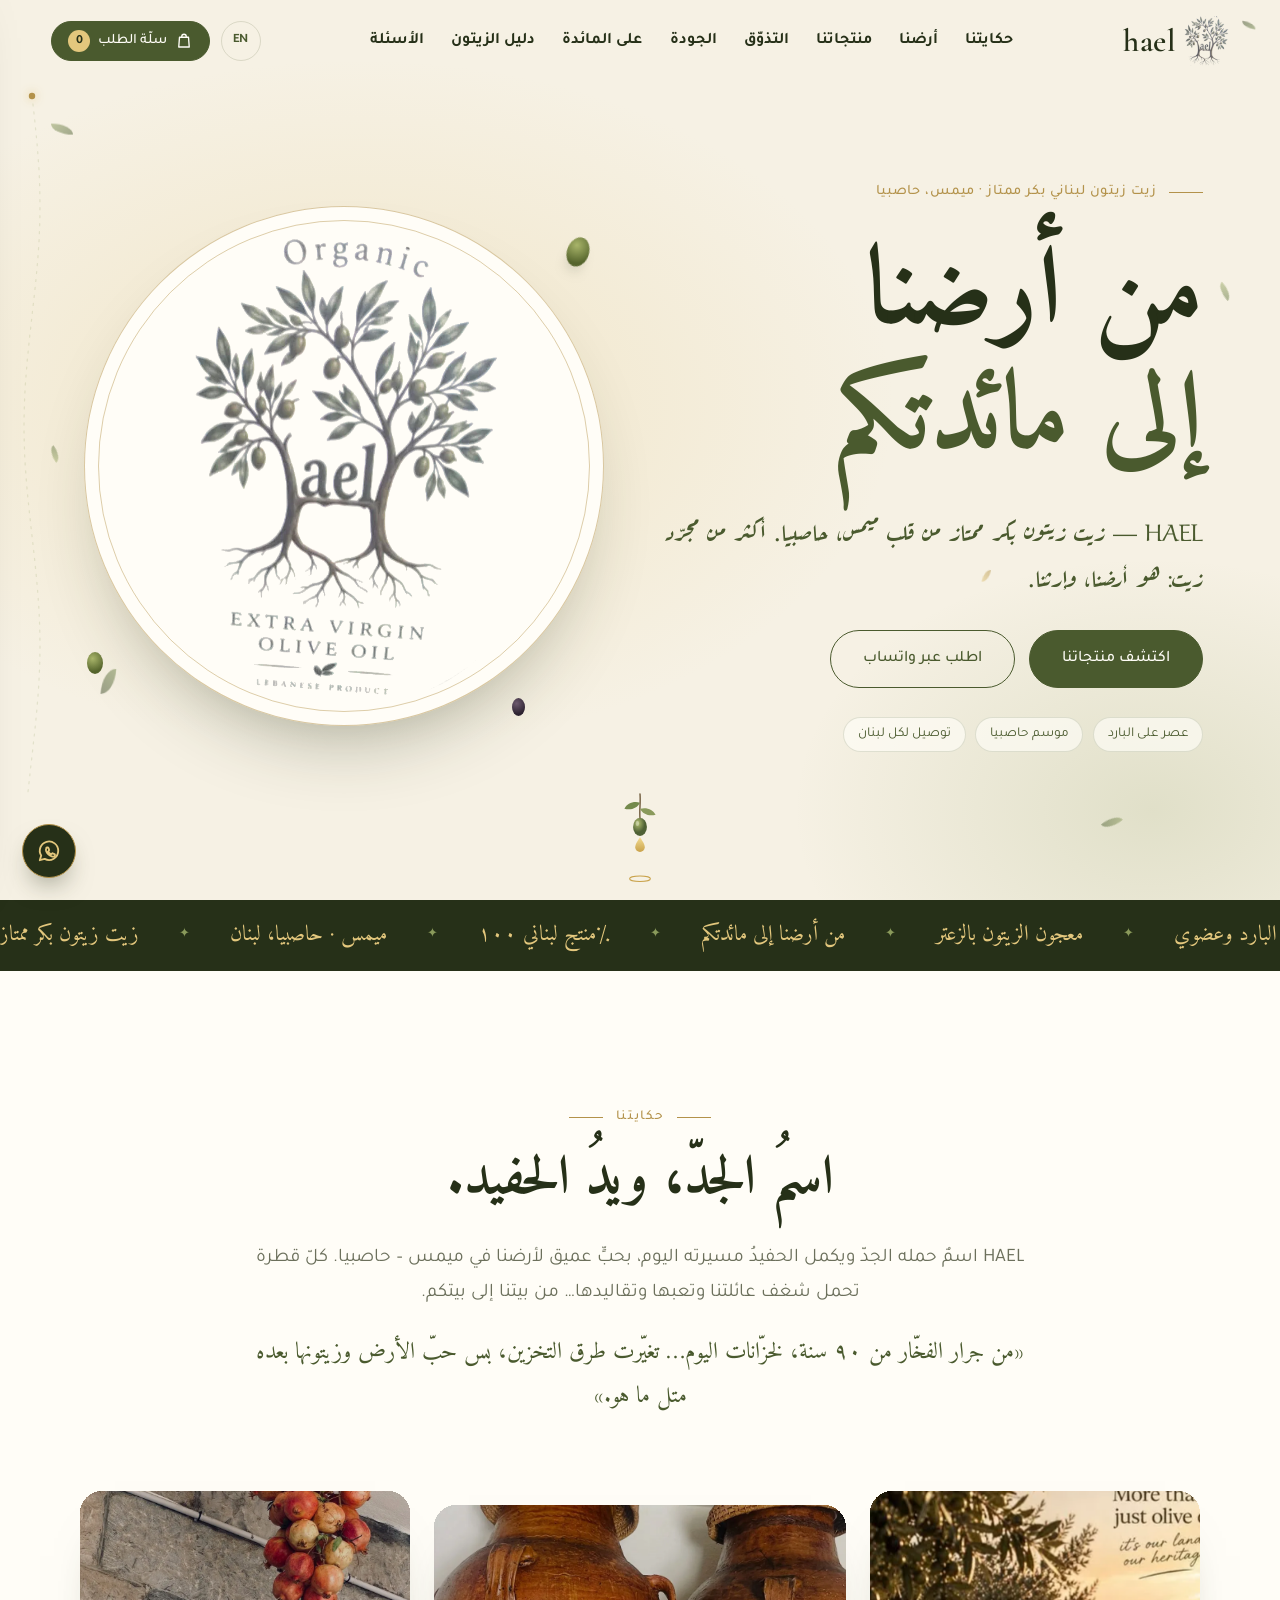
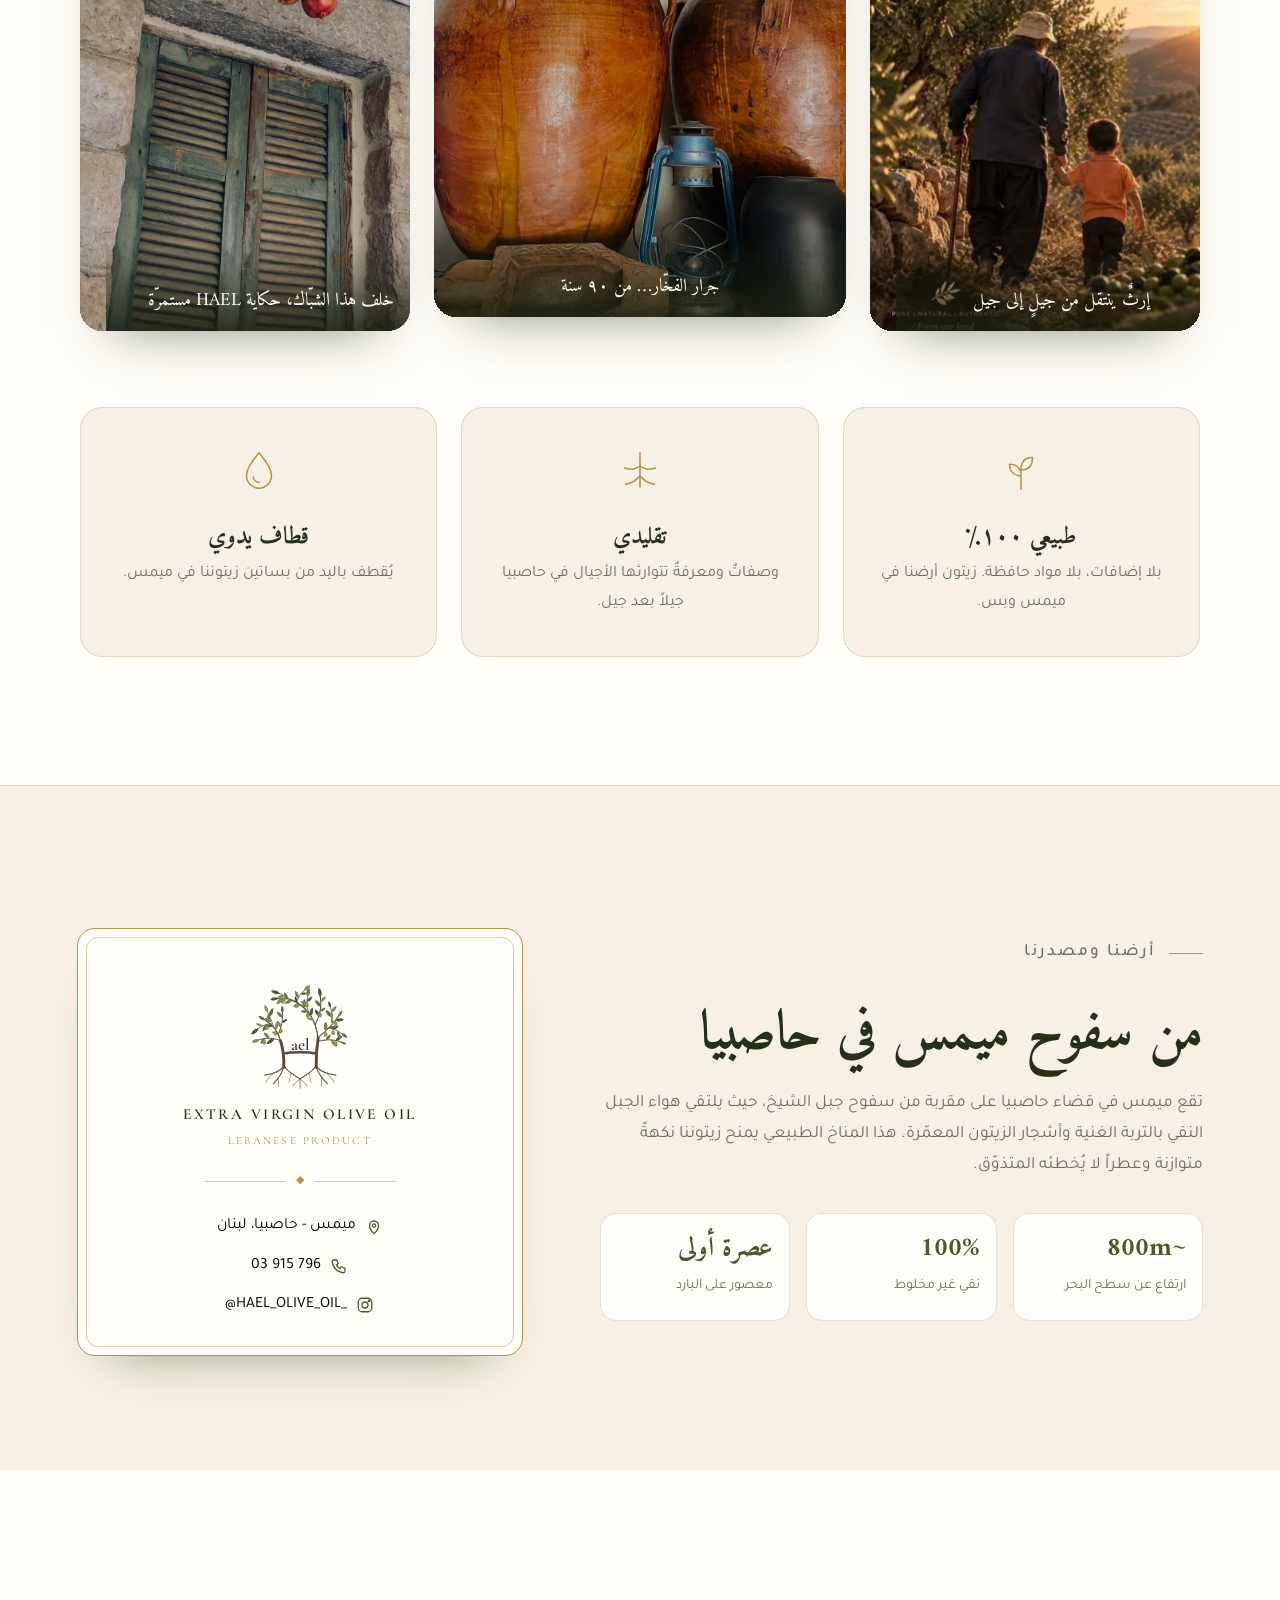
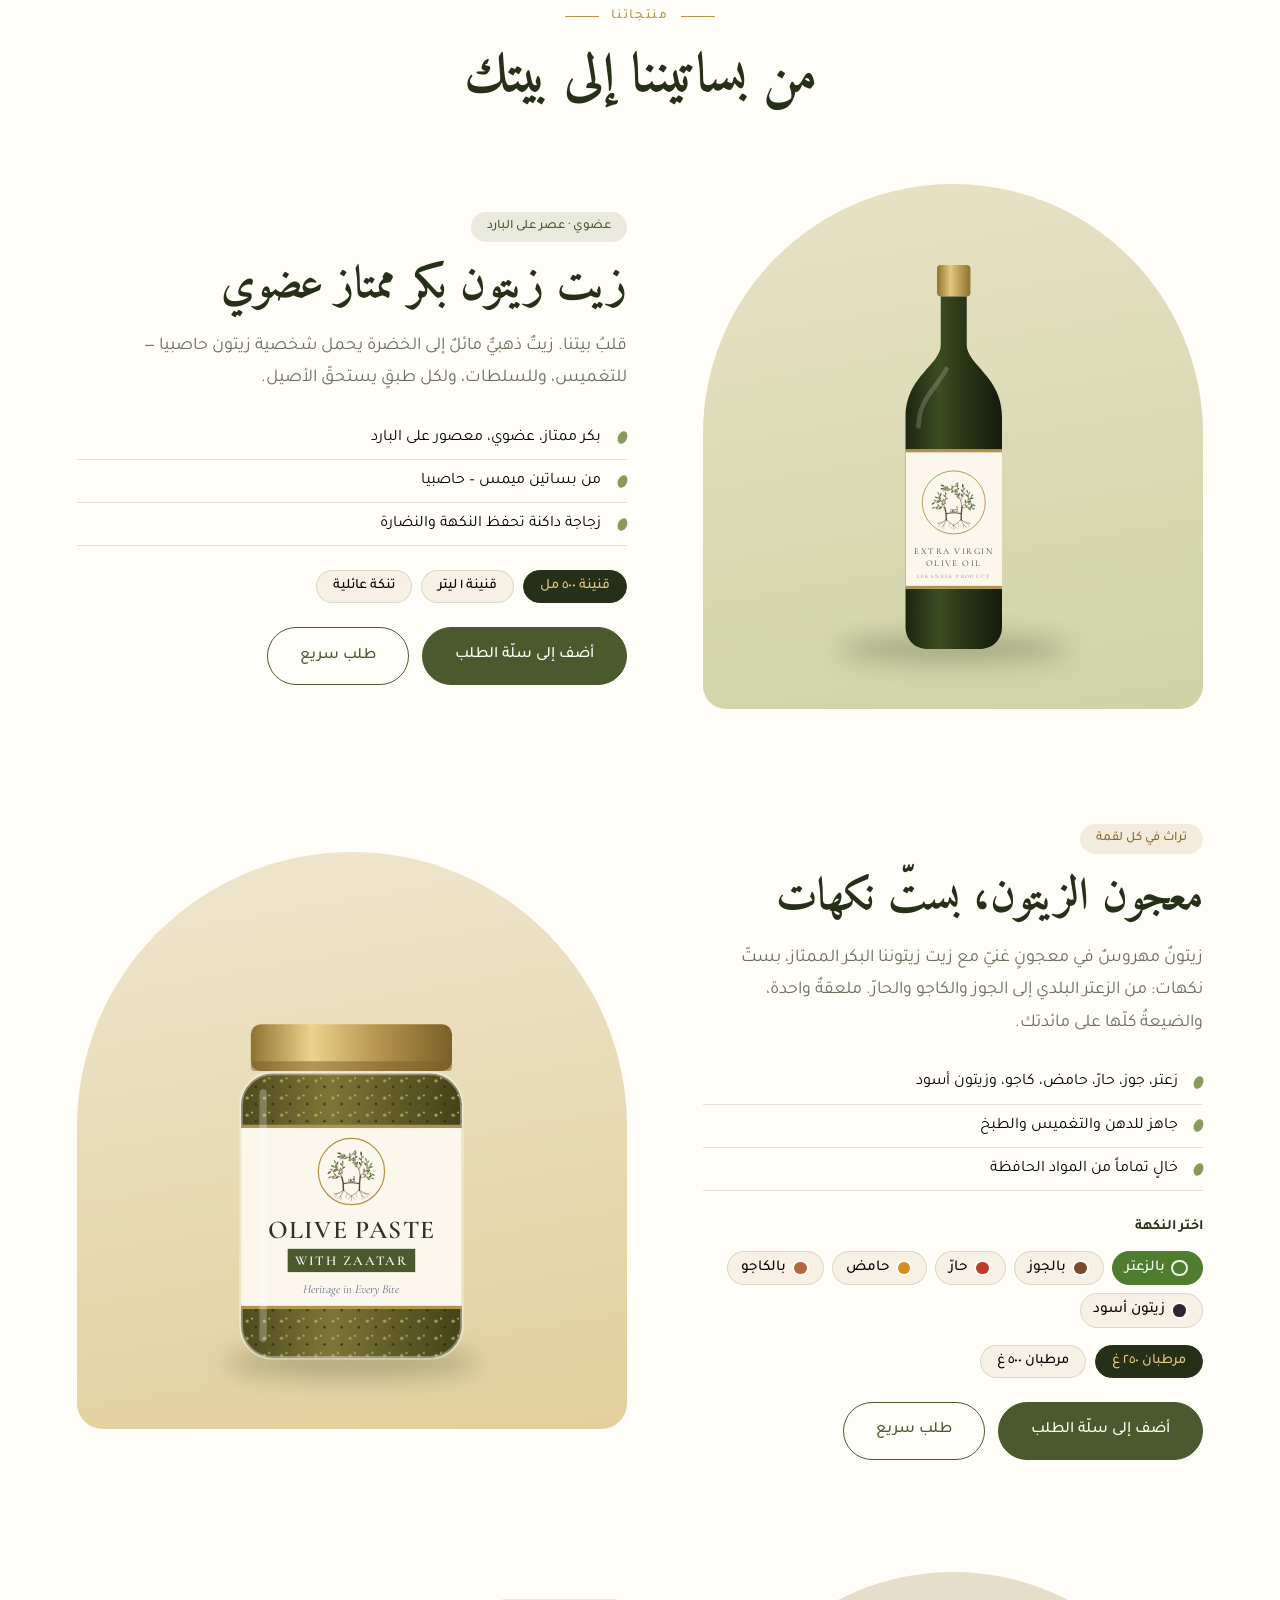
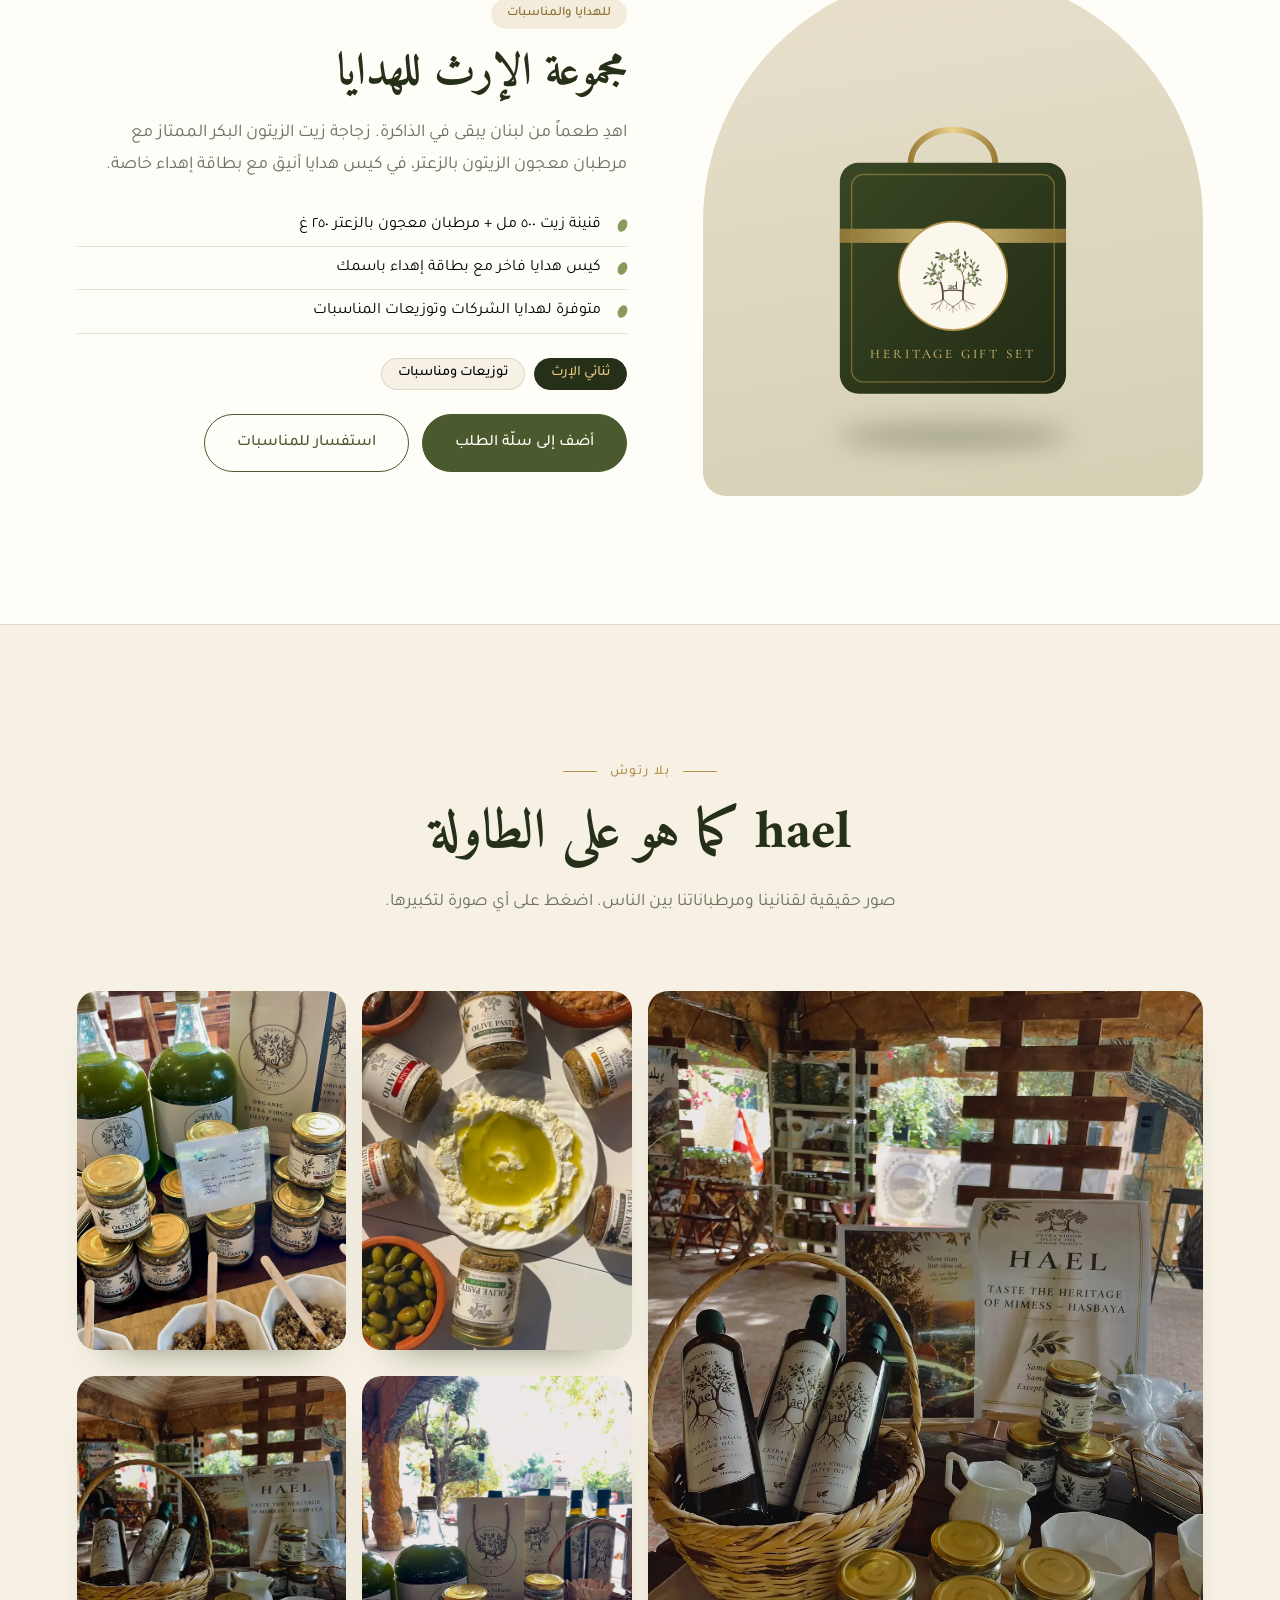
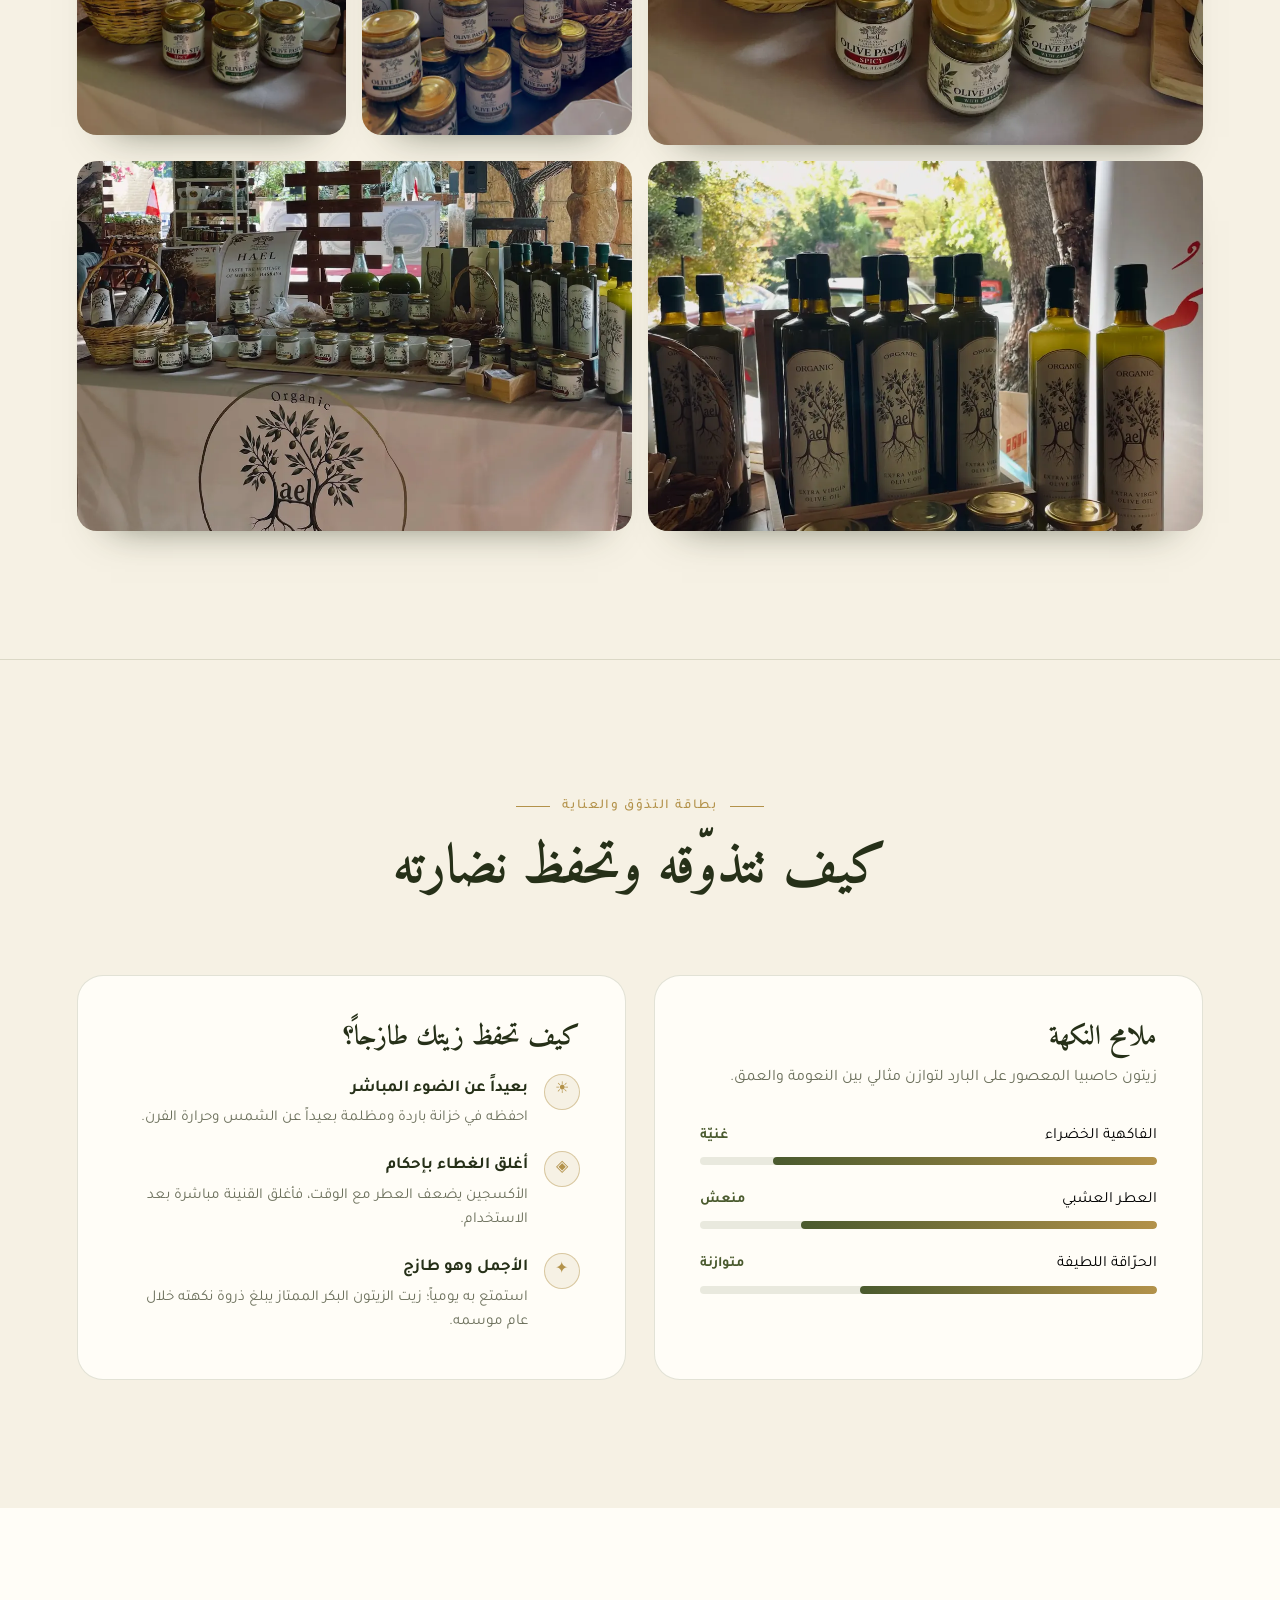
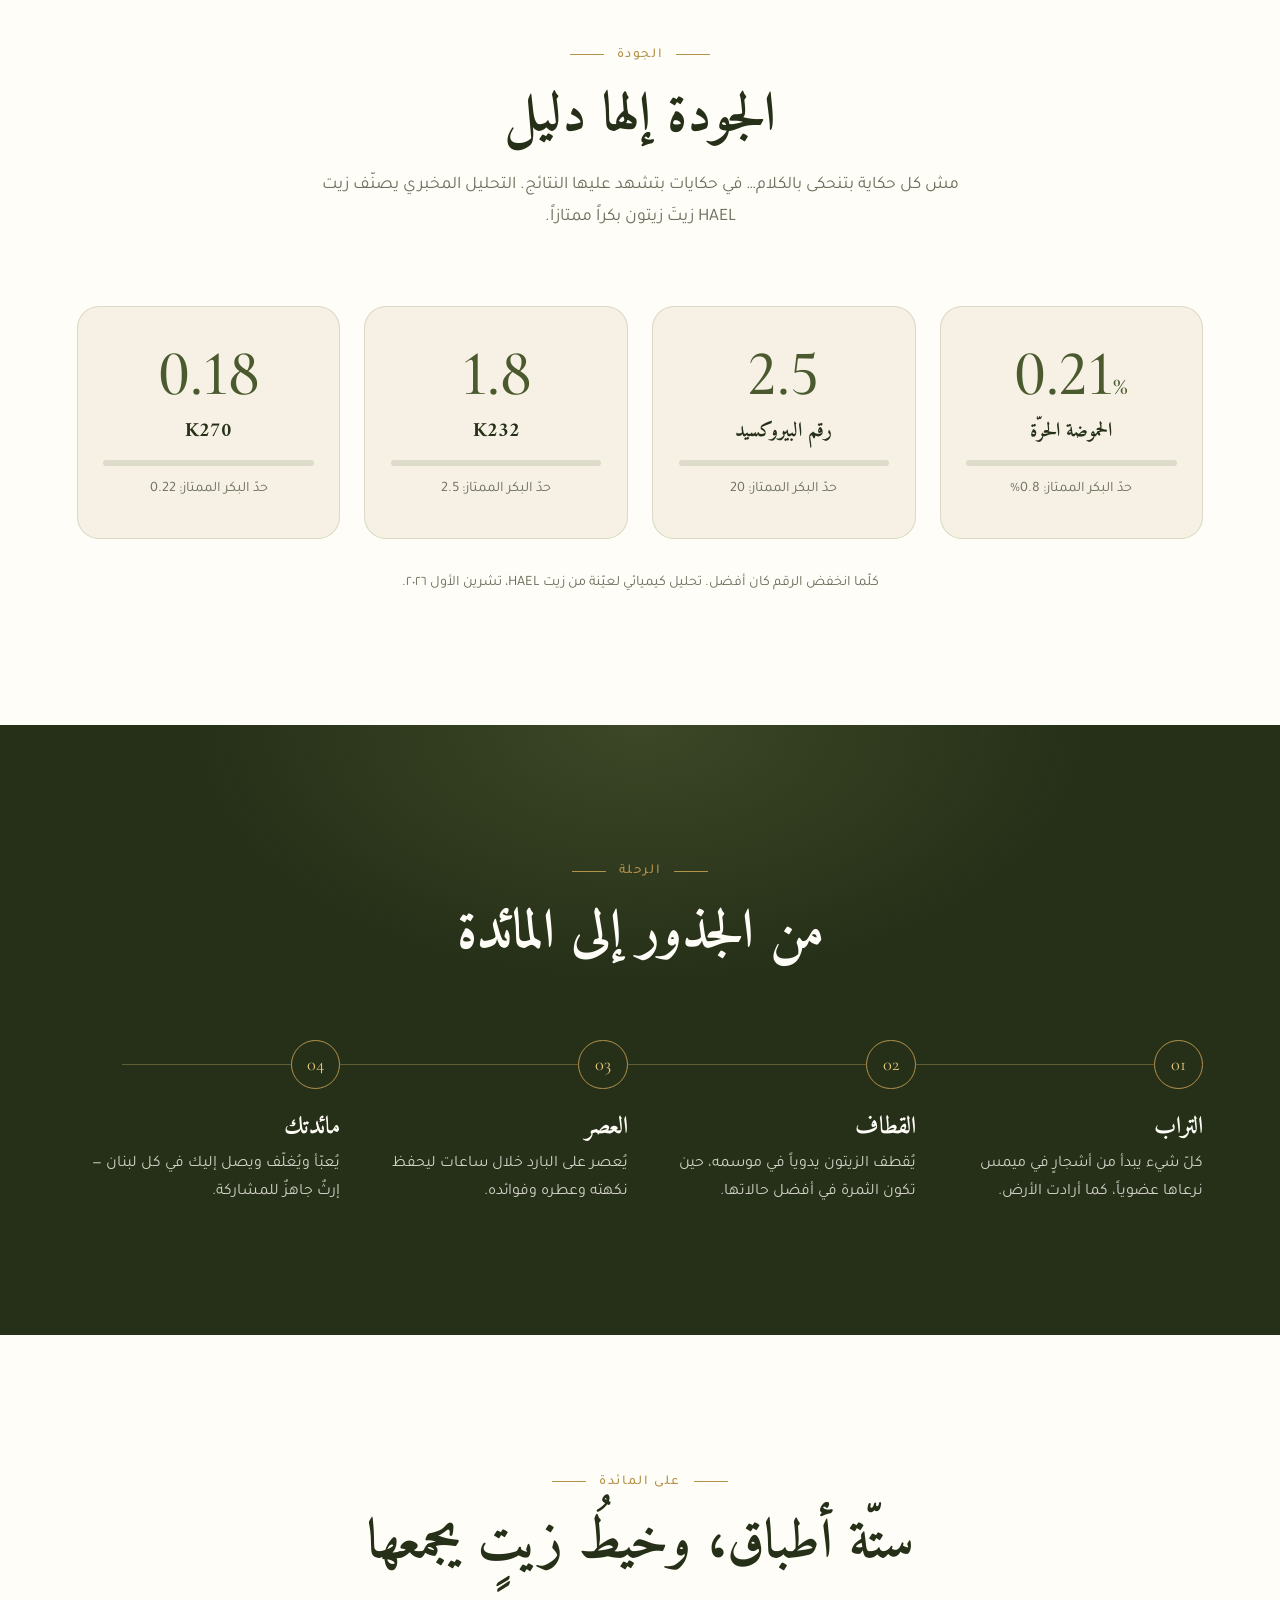
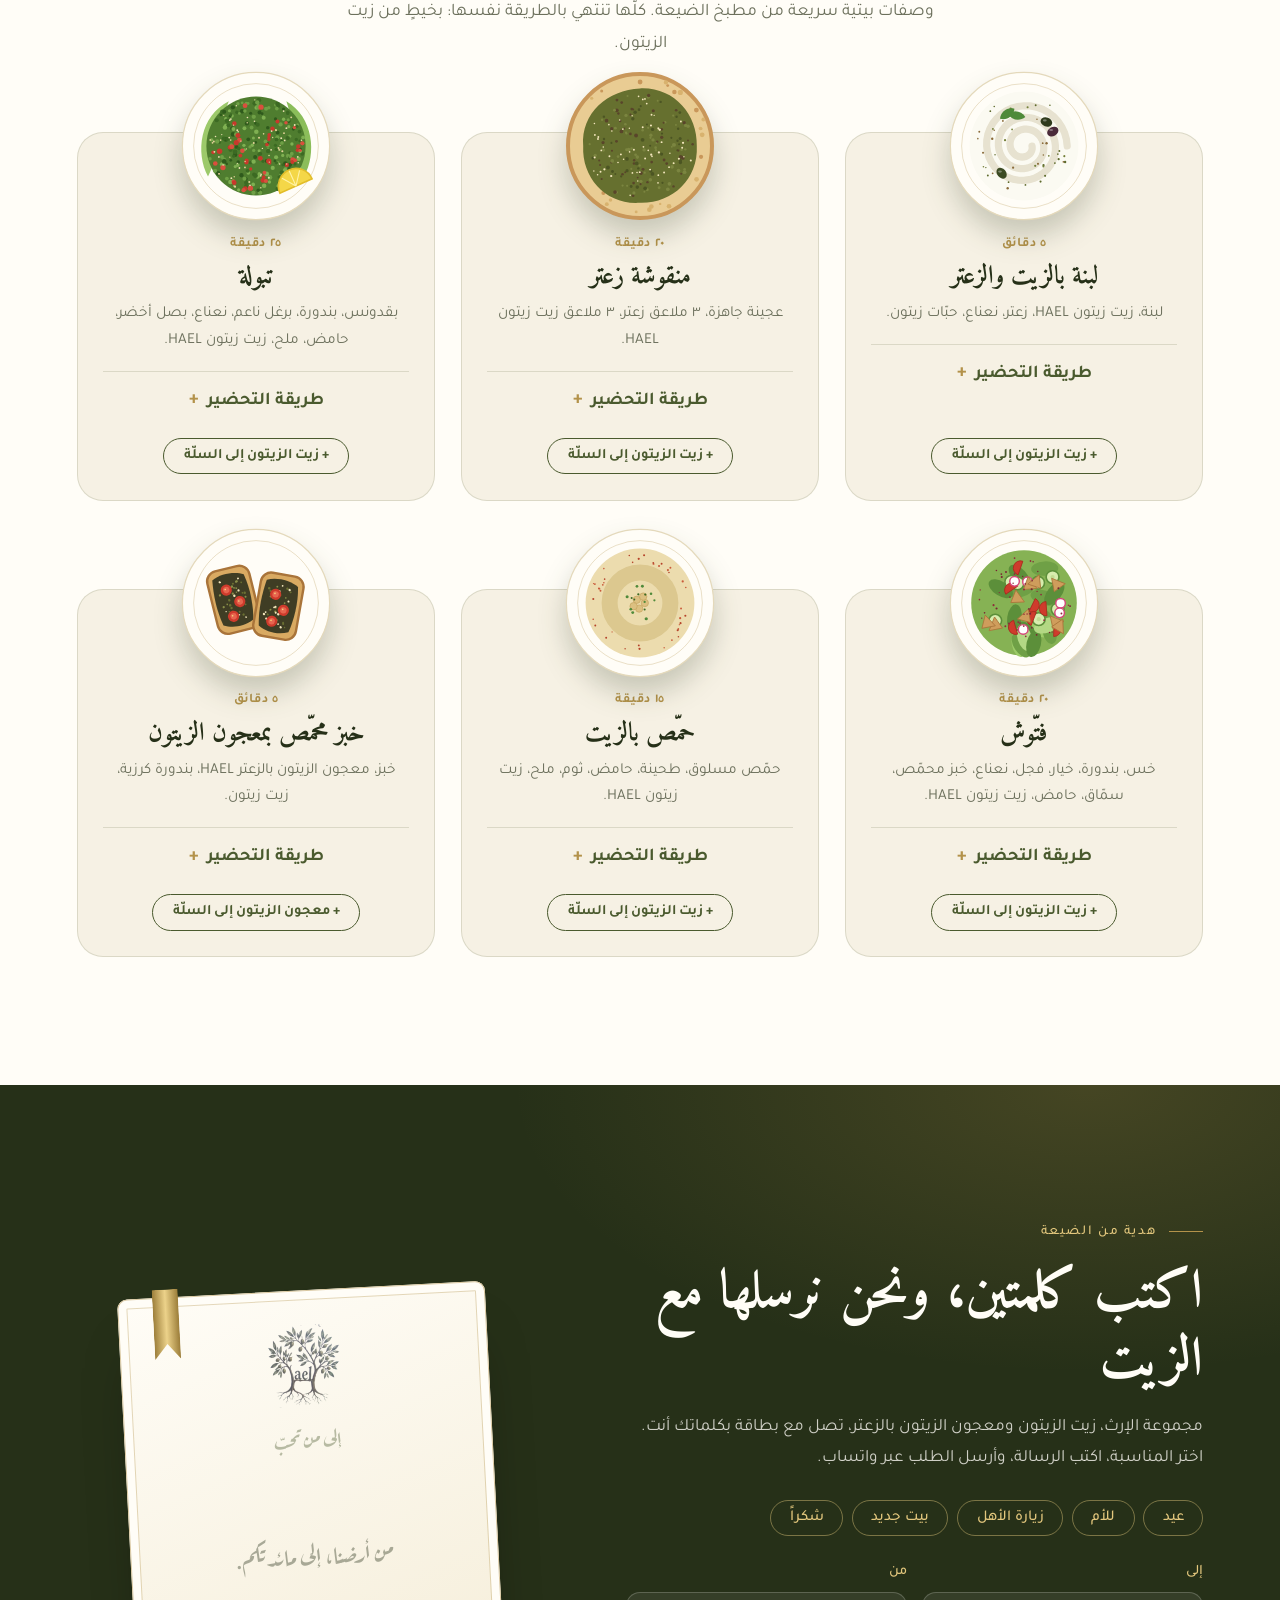
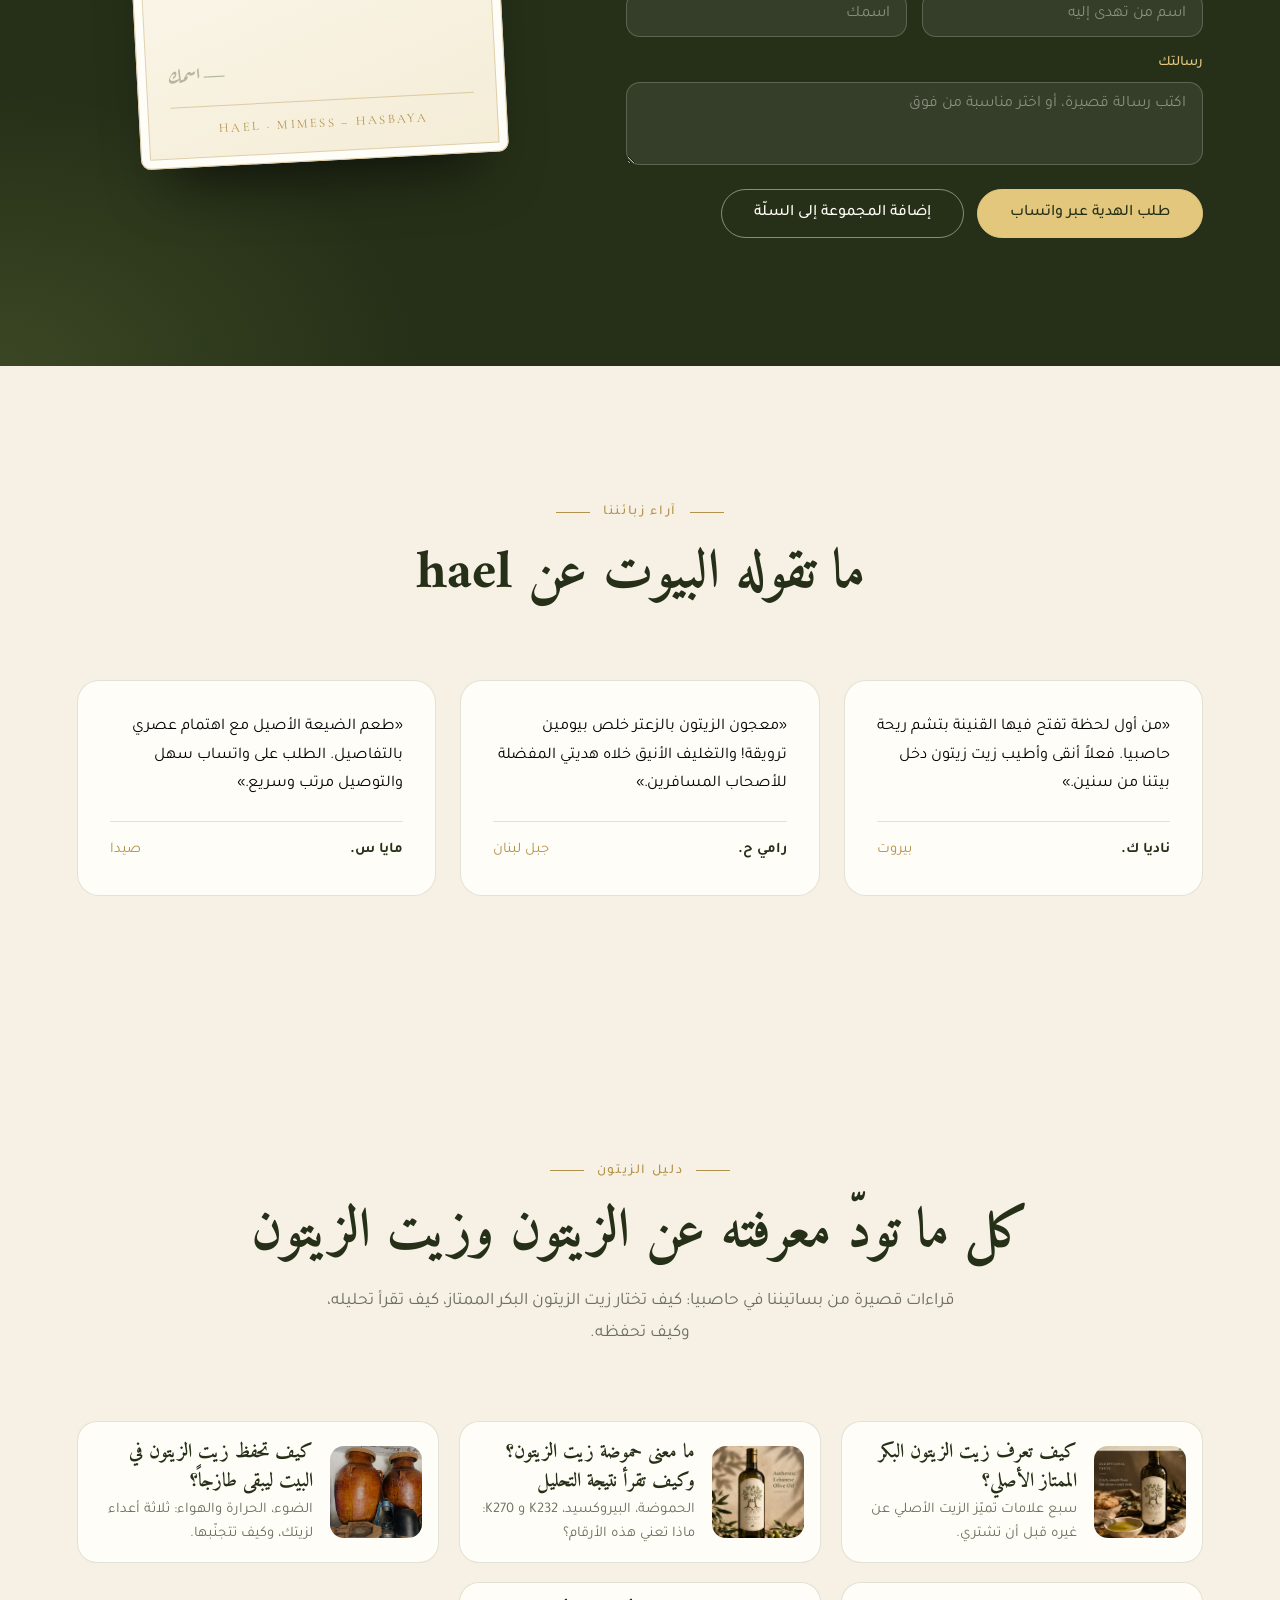
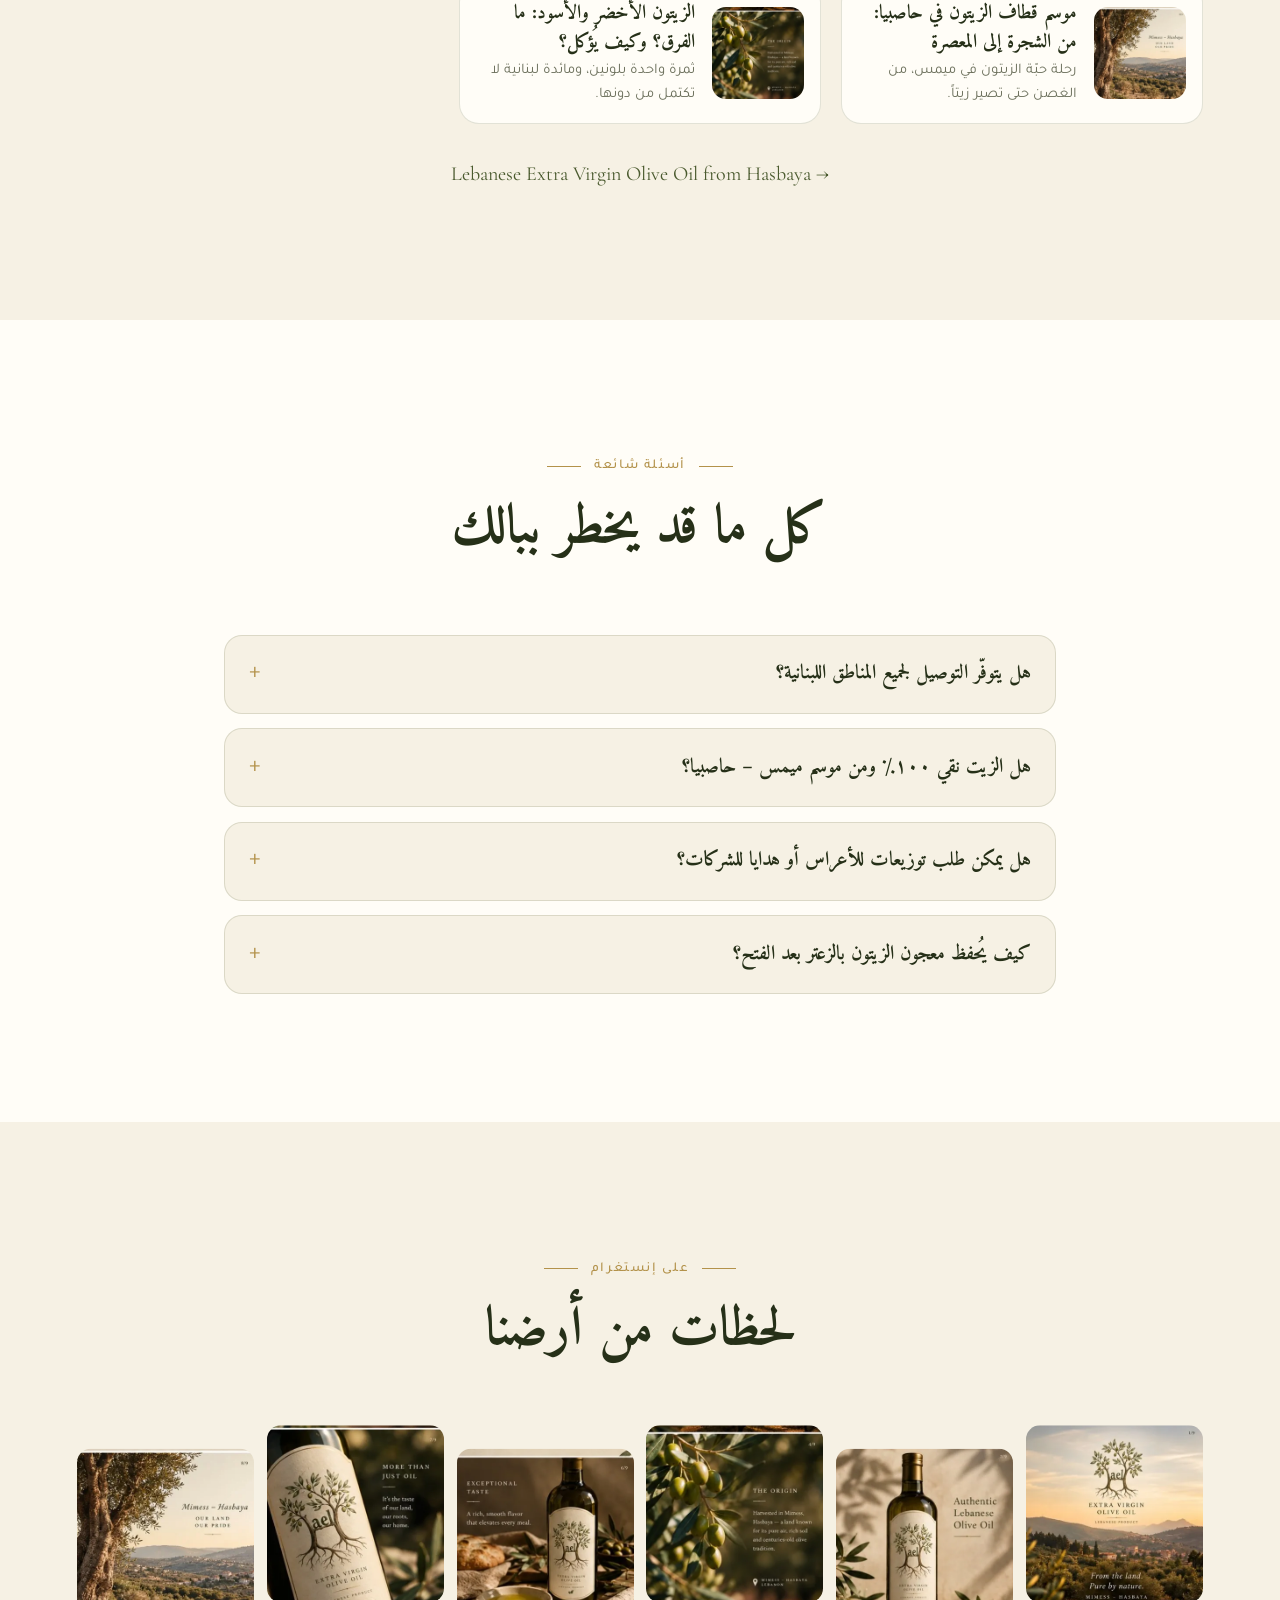
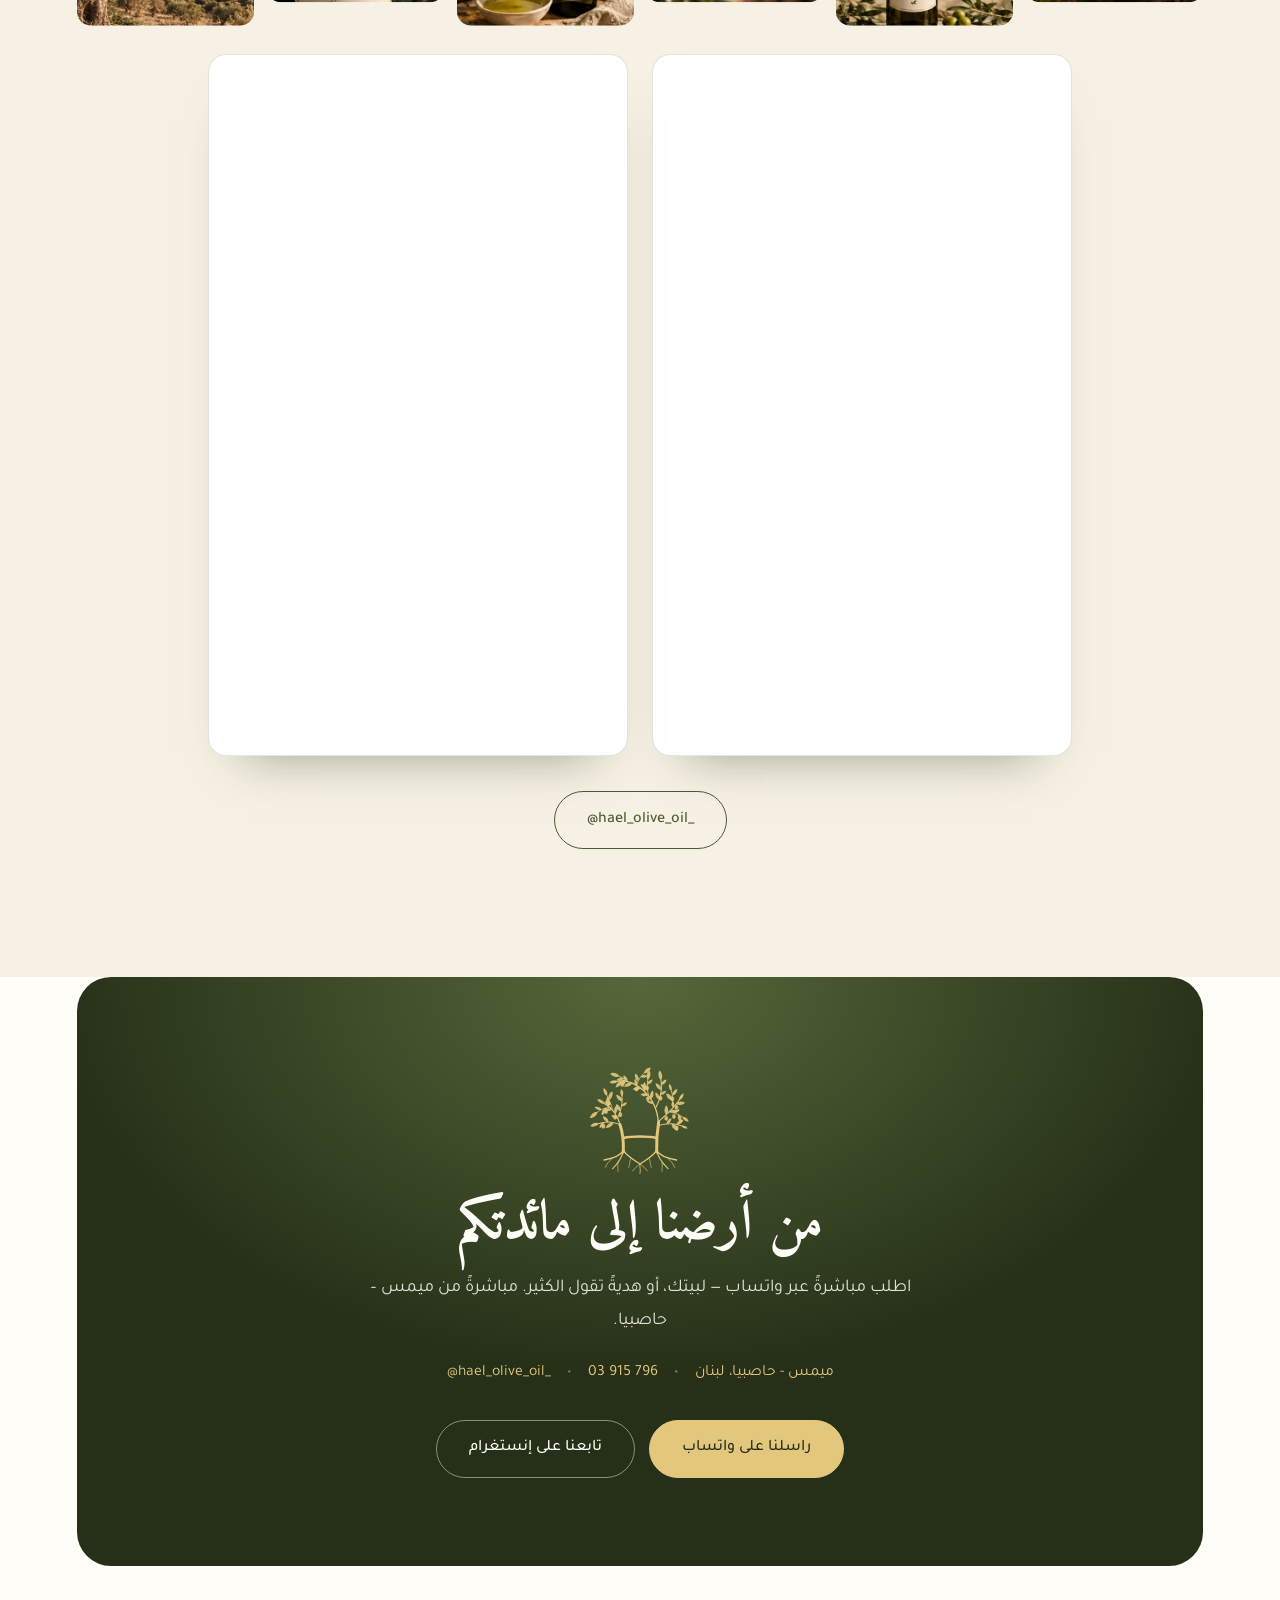
==== commit ebc502c7: "feat: implement responsive landing page styling, product gallery assets, and site navigation" ====
--- a/index.html
+++ b/index.html
@@ -29,7 +29,7 @@
   <link rel="preconnect" href="https://fonts.gstatic.com" crossorigin>
   <link href="https://fonts.googleapis.com/css2?family=Amiri:ital,wght@0,400;0,700;1,400&family=Aref+Ruqaa:wght@400;700&family=Cormorant+Garamond:ital,wght@0,400;0,500;0,600;1,400;1,500&family=Tajawal:wght@300;400;500;700&display=swap" rel="stylesheet">
   <link rel="preload" as="image" href="assets/img/logo.webp" type="image/webp">
-  <link rel="stylesheet" href="assets/css/style.css?v=20261128">
+  <link rel="stylesheet" href="assets/css/style.css?v=20261202">
 </head>
 <body>
 
@@ -322,23 +322,33 @@
           <circle cx="130" cy="134" r="27" fill="none" stroke="#b3924a" stroke-width="1"/>
           <svg x="104" y="108" width="52" height="52" class="tree" data-tree="label"></svg>
           <text x="130" y="188" text-anchor="middle" font-family="Cormorant Garamond, serif" font-weight="600" font-size="21" letter-spacing="1" fill="#2c3322">OLIVE PASTE</text>
-          <rect x="78" y="197" width="104" height="19" fill="#4a5a2e"/>
-          <text x="130" y="210.500" text-anchor="middle" font-family="Cormorant Garamond, serif" font-weight="600" font-size="11" letter-spacing="1.5" fill="#fbf7ec">WITH ZAATAR</text>
-          <text x="130" y="233" text-anchor="middle" font-family="Cormorant Garamond, serif" font-style="italic" font-size="10" fill="#5d6a8a">Heritage in Every Bite</text>
+          <rect class="jar__band" x="78" y="197" width="104" height="19" fill="#4a5a2e"/>
+          <text x="130" y="210.500" text-anchor="middle" font-family="Cormorant Garamond, serif" font-weight="600" font-size="11" letter-spacing="1.5" fill="#fbf7ec" class="jar__flavor">WITH ZAATAR</text>
+          <text x="130" y="233" text-anchor="middle" font-family="Cormorant Garamond, serif" font-style="italic" font-size="10" fill="#5d6a8a" class="jar__line">Heritage in Every Bite</text>
           <path d="M58 70v200" stroke="#fff" stroke-opacity=".25" stroke-width="6" stroke-linecap="round"/>
         </svg>
       </div>
       <div class="product__body">
         <span class="tag tag--gold" data-en="Heritage in Every Bite">تراث في كل لقمة</span>
-        <h3 data-en="Olive Paste with Zaatar">معجون الزيتون بالزعتر</h3>
-        <p data-en="Olives crushed into a rich paste, blended with wild zaatar, garlic and our extra virgin olive oil. One spoonful and the whole village is on your table.">
-          زيتونٌ مهروسٌ في معجونٍ غنيّ، ممزوجٌ بالزعتر البلدي والثوم وزيت زيتوننا البكر الممتاز. ملعقةٌ واحدة، والضيعةُ كلّها على مائدتك.
+        <h3 data-en="Olive Paste, six flavours">معجون الزيتون، بستّ نكهات</h3>
+        <p data-en="Olives crushed into a rich paste with our extra virgin olive oil, in six flavours: from wild zaatar to walnut, cashew and a spicy one. One spoonful and the whole village is on your table.">
+          زيتونٌ مهروسٌ في معجونٍ غنيّ مع زيت زيتوننا البكر الممتاز، بستّ نكهات: من الزعتر البلدي إلى الجوز والكاجو والحارّ. ملعقةٌ واحدة، والضيعةُ كلّها على مائدتك.
         </p>
         <ul class="product__list">
-          <li data-en="Olives, wild zaatar, garlic, extra virgin olive oil">زيتون، زعتر بلدي، ثوم، زيت زيتون بكر ممتاز</li>
+          <li data-en="Zaatar, walnut, spicy, sour, cashew and black olive">زعتر، جوز، حارّ، حامض، كاجو، وزيتون أسود</li>
           <li data-en="Ready to spread, dip or cook with">جاهز للدهن والتغميس والطبخ</li>
           <li data-en="No preservatives or artificial additives">خالٍ تماماً من المواد الحافظة</li>
         </ul>
+
+        <p class="flavors__label" data-en="Choose your flavour">اختر النكهة</p>
+        <div class="flavors" role="group" aria-label="Flavours">
+          <button type="button" class="flavor is-active" data-flavor="zaatar" data-tag-ar="تراث في كل لقمة" data-tag-en="Heritage in Every Bite" style="--fc:#4f7d2f" data-en="With Zaatar">بالزعتر</button>
+          <button type="button" class="flavor" data-flavor="walnut" data-tag-ar="طعمٌ جريء وتقليدي" data-tag-en="Bold &amp; Traditional" style="--fc:#7a4a2b" data-en="With Walnut">بالجوز</button>
+          <button type="button" class="flavor" data-flavor="spicy" data-tag-ar="قليلٌ من الحرّ، كثيرٌ من النكهة" data-tag-en="A Little Heat, A Lot of Flavor" style="--fc:#c0392b" data-en="Spicy">حارّ</button>
+          <button type="button" class="flavor" data-flavor="sour" data-tag-ar="لمسةٌ حامضة من الطبيعة" data-tag-en="A Zesty Touch of Nature" style="--fc:#d98a1f" data-en="Sour">حامض</button>
+          <button type="button" class="flavor" data-flavor="cashew" data-tag-ar="غنيّ وكريمي" data-tag-en="Rich &amp; Creamy" style="--fc:#b5653f" data-en="With Cashew">بالكاجو</button>
+          <button type="button" class="flavor" data-flavor="black" data-tag-ar="غنيّ وأصيل" data-tag-en="Rich &amp; Authentic" style="--fc:#2b2630" data-en="Black Olive">زيتون أسود</button>
+        </div>
 
         <div class="variants" role="group" aria-label="Sizes">
           <button type="button" class="variant is-active" data-variant="250g" data-en="250 g Jar">مرطبان ٢٥٠ غ</button>
@@ -399,6 +409,38 @@
           <a class="btn btn--ghost" data-order="gift" href="#contact" data-en="Inquire for Events">استفسار للمناسبات</a>
         </div>
       </div>
+    </div>
+  </section>
+
+  <!-- ===== Gallery (real photos) ===== -->
+  <section class="gallery" id="gallery">
+    <header class="section-head">
+      <p class="eyebrow reveal" data-en="Unretouched">بلا رتوش</p>
+      <h2 class="reveal" data-en="hael, as it really is">hael كما هو على الطاولة</h2>
+      <p class="section-sub reveal" data-en="Real photos of our bottles and jars among people. Tap any photo to enlarge it.">صور حقيقية لقنانينا ومرطباناتنا بين الناس. اضغط على أي صورة لتكبيرها.</p>
+    </header>
+    <div class="gallery__grid">
+      <a class="shotg shotg--big reveal" href="assets/img/gallery/g1.webp" data-full-w="1350" data-full-h="1800">
+        <img src="assets/img/gallery/g1-t.webp" alt="سلّة قناني زيت زيتون HAEL البكر الممتاز مع مرطبانات معجون الزيتون" data-alt-en="A basket of HAEL extra virgin olive oil bottles with jars of olive paste" loading="lazy" width="1100" height="1467" style="object-position:50% 60%">
+      </a>
+      <a class="shotg reveal" href="assets/img/gallery/g2.webp" data-full-w="720" data-full-h="1280">
+        <img src="assets/img/gallery/g2-t.webp" alt="صحن لبنة بزيت الزيتون تحيط به مرطبانات معجون الزيتون HAEL بنكهاته" data-alt-en="Labneh with olive oil, surrounded by HAEL olive paste jars in several flavours" loading="lazy" width="640" height="1138" style="object-position:50% 62%">
+      </a>
+      <a class="shotg reveal" href="assets/img/gallery/g3.webp" data-full-w="1350" data-full-h="1800">
+        <img src="assets/img/gallery/g3-t.webp" alt="زيت زيتون بلدي في قناني زجاج كبيرة مع مرطبانات معجون الزيتون" data-alt-en="Fresh olive oil in large glass demijohns beside jars of olive paste" loading="lazy" width="640" height="853" style="object-position:50% 45%">
+      </a>
+      <a class="shotg reveal" href="assets/img/gallery/g4.webp" data-full-w="1350" data-full-h="1800">
+        <img src="assets/img/gallery/g4-t.webp" alt="مرطبانات معجون الزيتون HAEL وكيس الهدايا" data-alt-en="HAEL olive paste jars stacked in front of the gift bag" loading="lazy" width="640" height="853" style="object-position:50% 55%">
+      </a>
+      <a class="shotg reveal" href="assets/img/gallery/g5.webp" data-full-w="1350" data-full-h="1800">
+        <img src="assets/img/gallery/g5-t.webp" alt="تذوّق معجون الزيتون وزيت الزيتون على طاولة HAEL" data-alt-en="Tasting table with HAEL olive paste and olive oil" loading="lazy" width="640" height="853" style="object-position:50% 50%">
+      </a>
+      <a class="shotg shotg--wide reveal" href="assets/img/gallery/g6.webp" data-full-w="1350" data-full-h="1800">
+        <img src="assets/img/gallery/g6-t.webp" alt="قناني زيت زيتون HAEL مصفوفة على طاولة العرض" data-alt-en="HAEL olive oil bottles lined up on the stand" loading="lazy" width="1100" height="1467" style="object-position:50% 48%">
+      </a>
+      <a class="shotg shotg--wide reveal" href="assets/img/gallery/g7.webp" data-full-w="1350" data-full-h="1800">
+        <img src="assets/img/gallery/g7-t.webp" alt="طاولة HAEL كاملة: زيت الزيتون ومعجون الزيتون وشعار العلامة" data-alt-en="The full HAEL stand: olive oil, olive paste and the brand emblem" loading="lazy" width="1100" height="1467" style="object-position:50% 78%">
+      </a>
     </div>
   </section>
 
@@ -875,6 +917,15 @@
     </div>
   </footer>
 
+  <!-- ===== Gallery lightbox ===== -->
+  <div class="lightbox" id="lightbox" role="dialog" aria-modal="true" aria-label="Gallery" hidden>
+    <button type="button" class="lightbox__btn lightbox__close" data-lb="close" aria-label="Close">×</button>
+    <button type="button" class="lightbox__btn lightbox__prev" data-lb="prev" aria-label="Previous">‹</button>
+    <img class="lightbox__img" id="lightboxImg" alt="">
+    <button type="button" class="lightbox__btn lightbox__next" data-lb="next" aria-label="Next">›</button>
+    <p class="lightbox__cap"><span id="lightboxCap"></span><b id="lightboxNo"></b></p>
+  </div>
+
   <!-- ===== Order Bag Drawer ===== -->
   <div class="drawer-backdrop" id="drawerBackdrop" aria-hidden="true"></div>
   <aside class="drawer" id="cartDrawer" aria-hidden="true" aria-labelledby="drawerTitle">
@@ -914,7 +965,7 @@
   </a>
   <div class="toast" id="toast" role="status" aria-live="polite"></div>
 
-  <script src="assets/js/main.js?v=20261128"></script>
-  <script src="assets/js/motion.js?v=20261128"></script>
+  <script src="assets/js/main.js?v=20261202"></script>
+  <script src="assets/js/motion.js?v=20261202"></script>
 </body>
 </html>
--- a/assets/css/style.css
+++ b/assets/css/style.css
@@ -960,3 +960,65 @@
   .giftcard { width: min(100%, 19rem); }
 }
 @media (max-width: 480px) { .gift__form { grid-template-columns: 1fr; } }
+
+/* ---------- Gallery ---------- */
+.gallery { background: var(--cream); border-block: 1px solid var(--line); }
+.gallery__grid { display: grid; grid-template-columns: repeat(4, 1fr); gap: 1rem; max-width: 72rem; margin-inline: auto; }
+.shotg {
+  position: relative; display: block; overflow: hidden; border-radius: 20px; aspect-ratio: 3 / 4; cursor: zoom-in;
+  background: #e9e1c8; box-shadow: 0 26px 40px -34px rgba(38, 48, 24, .7);
+}
+.shotg--big { grid-column: span 2; grid-row: span 2; aspect-ratio: auto; }
+.shotg--wide { grid-column: span 2; aspect-ratio: 3 / 2; }
+.shotg img { width: 100%; height: 100%; object-fit: cover; transition: scale 1.2s var(--ease), filter .6s; }
+.shotg::after {
+  content: ""; position: absolute; inset: 0; border-radius: inherit; pointer-events: none;
+  box-shadow: inset 0 0 0 1px rgba(255, 253, 247, .35); background: linear-gradient(to top, rgba(38, 48, 24, .35), transparent 45%);
+  opacity: 0; transition: opacity .5s;
+}
+.shotg:hover img, .shotg:focus-visible img { scale: 1.07; }
+.shotg:hover::after, .shotg:focus-visible::after { opacity: 1; }
+@media (max-width: 760px) {
+  .gallery__grid { grid-template-columns: repeat(2, 1fr); gap: .7rem; }
+  .shotg { border-radius: 16px; }
+}
+
+.lightbox {
+  position: fixed; inset: 0; z-index: 400; display: grid; place-items: center; padding: 3.5rem 1rem 5.5rem;
+  background: rgba(20, 26, 12, .93); backdrop-filter: blur(6px); opacity: 0; transition: opacity .35s;
+}
+.lightbox[hidden] { display: none; }
+.lightbox.is-open { opacity: 1; }
+.lightbox__img { max-width: min(100%, 1100px); max-height: calc(100vh - 9rem); max-height: calc(100dvh - 9rem); width: auto; height: auto; border-radius: 12px; box-shadow: 0 40px 80px -30px #000; transition: opacity .25s; }
+.lightbox__img.is-swap { opacity: 0; }
+.lightbox__btn {
+  position: absolute; width: 3rem; height: 3rem; border-radius: 50%; border: 1px solid rgba(255, 253, 247, .35);
+  background: rgba(255, 253, 247, .08); color: var(--paper); font-size: 1.8rem; line-height: 1; cursor: pointer;
+  display: grid; place-items: center; transition: background .3s, color .3s;
+}
+.lightbox__btn:hover { background: var(--gold-soft); color: var(--deep); }
+.lightbox__close { top: 1rem; right: 1rem; }
+.lightbox__prev { left: 1rem; top: 50%; translate: 0 -50%; }
+.lightbox__next { right: 1rem; top: 50%; translate: 0 -50%; }
+.lightbox__cap { position: absolute; bottom: 1rem; inset-inline: 1rem; text-align: center; color: rgba(255, 253, 247, .85); font-size: .95rem; }
+.lightbox__cap b { display: block; margin-top: .15rem; color: var(--gold-soft); font-family: var(--latin); font-variant-numeric: lining-nums; font-size: 1.05rem; }
+@media (max-width: 760px) {
+  .lightbox { padding-inline: .6rem; padding-bottom: 6.5rem; }
+  .lightbox__img { max-height: calc(100dvh - 11rem); }
+  .lightbox__btn { width: 2.5rem; height: 2.5rem; background: rgba(20, 26, 12, .55); }
+  .lightbox__prev { left: .8rem; } .lightbox__next { right: .8rem; }
+}
+
+/* ---------- Olive paste flavours ---------- */
+.flavors__label { font-size: .9rem !important; font-weight: 700; color: var(--deep) !important; margin-bottom: .6rem !important; }
+.flavors { display: flex; flex-wrap: wrap; gap: .5rem; margin-bottom: 1.1rem; }
+.flavor {
+  display: inline-flex; align-items: center; gap: .5rem; padding: .45rem 1rem .45rem .8rem; border-radius: 999px;
+  border: 1px solid var(--line); background: var(--cream); color: var(--ink); font: 500 .95rem var(--body); cursor: pointer;
+  transition: background .3s, color .3s, border-color .3s, transform .3s var(--ease);
+}
+.flavor::before { content: ""; width: .8rem; height: .8rem; border-radius: 50%; background: var(--fc); box-shadow: 0 0 0 2px rgba(255, 253, 247, .9); }
+.flavor:hover { border-color: var(--fc); transform: translateY(-2px); }
+.flavor.is-active { background: var(--fc); border-color: var(--fc); color: #fffdf7; }
+.product__art--paste { transition: box-shadow .6s; box-shadow: inset 0 -140px 120px -110px var(--flavor, transparent); }
+.jar__band { transition: fill .5s; }
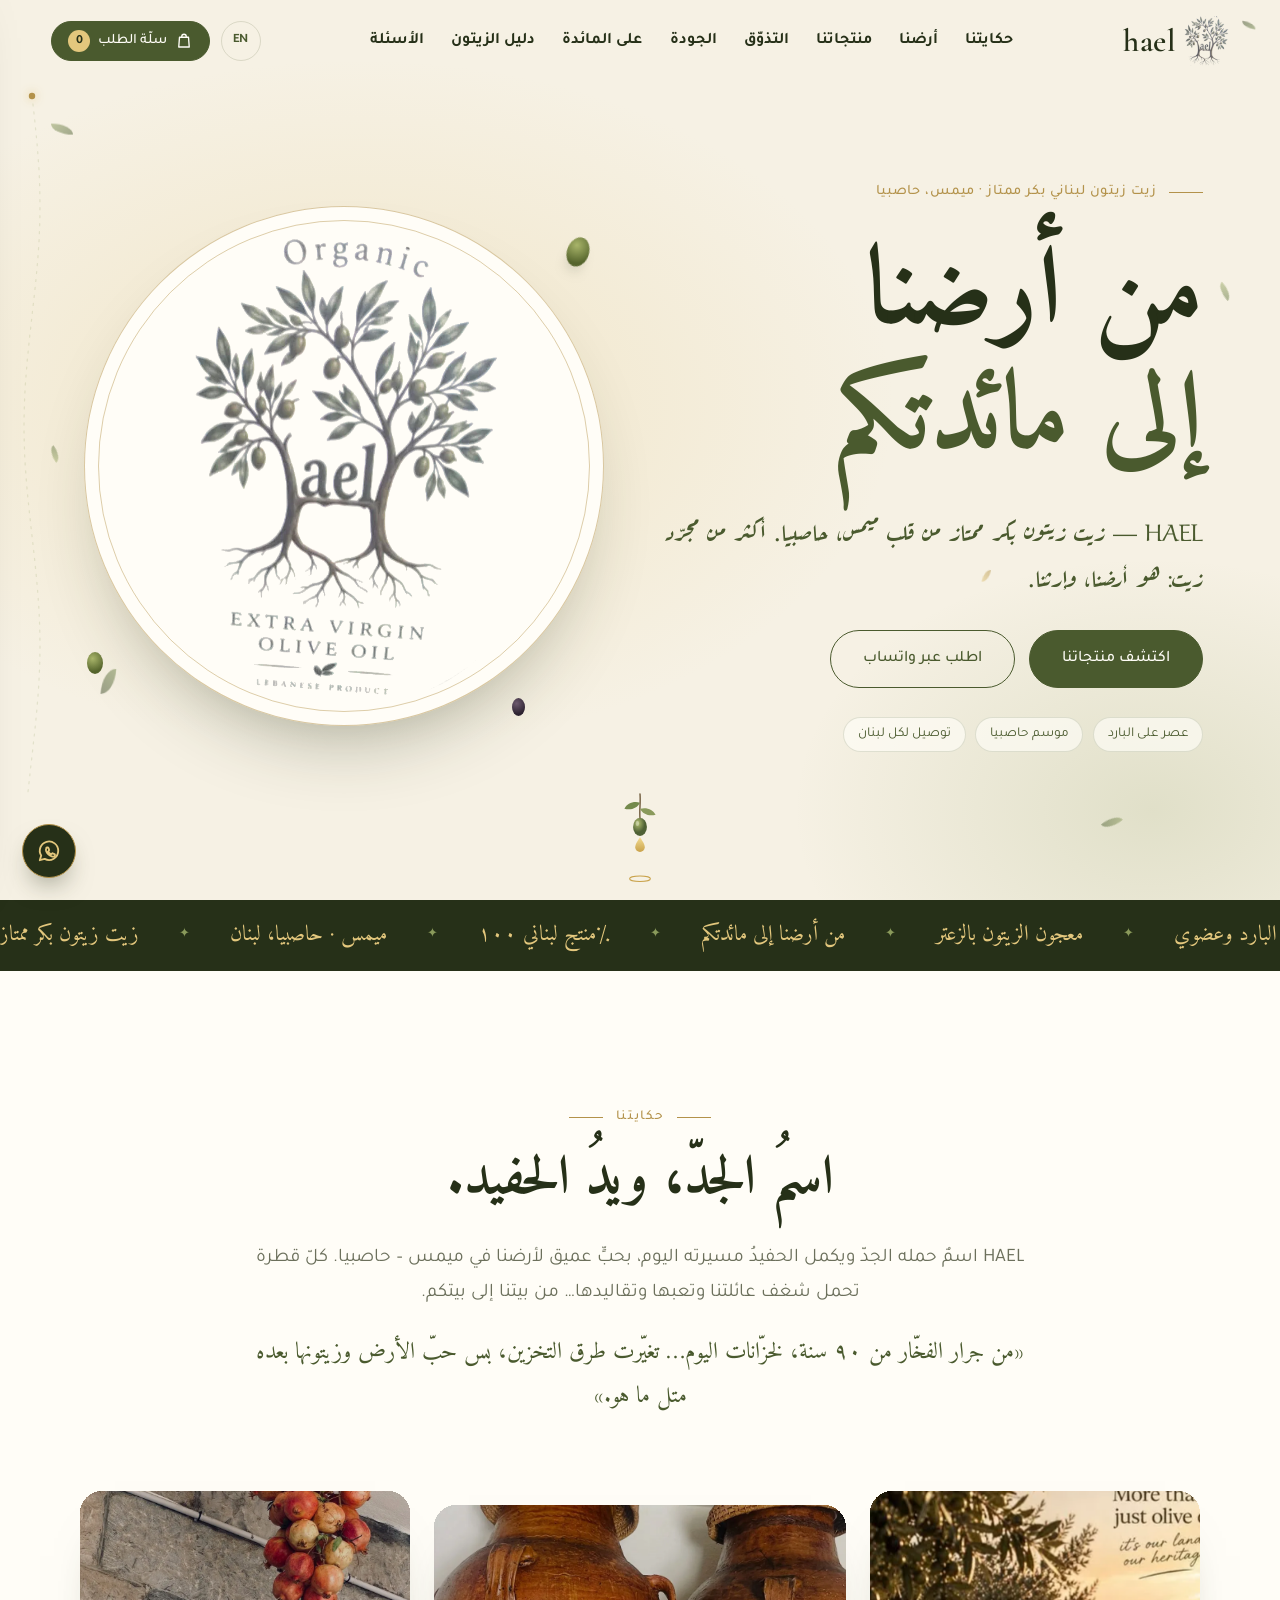
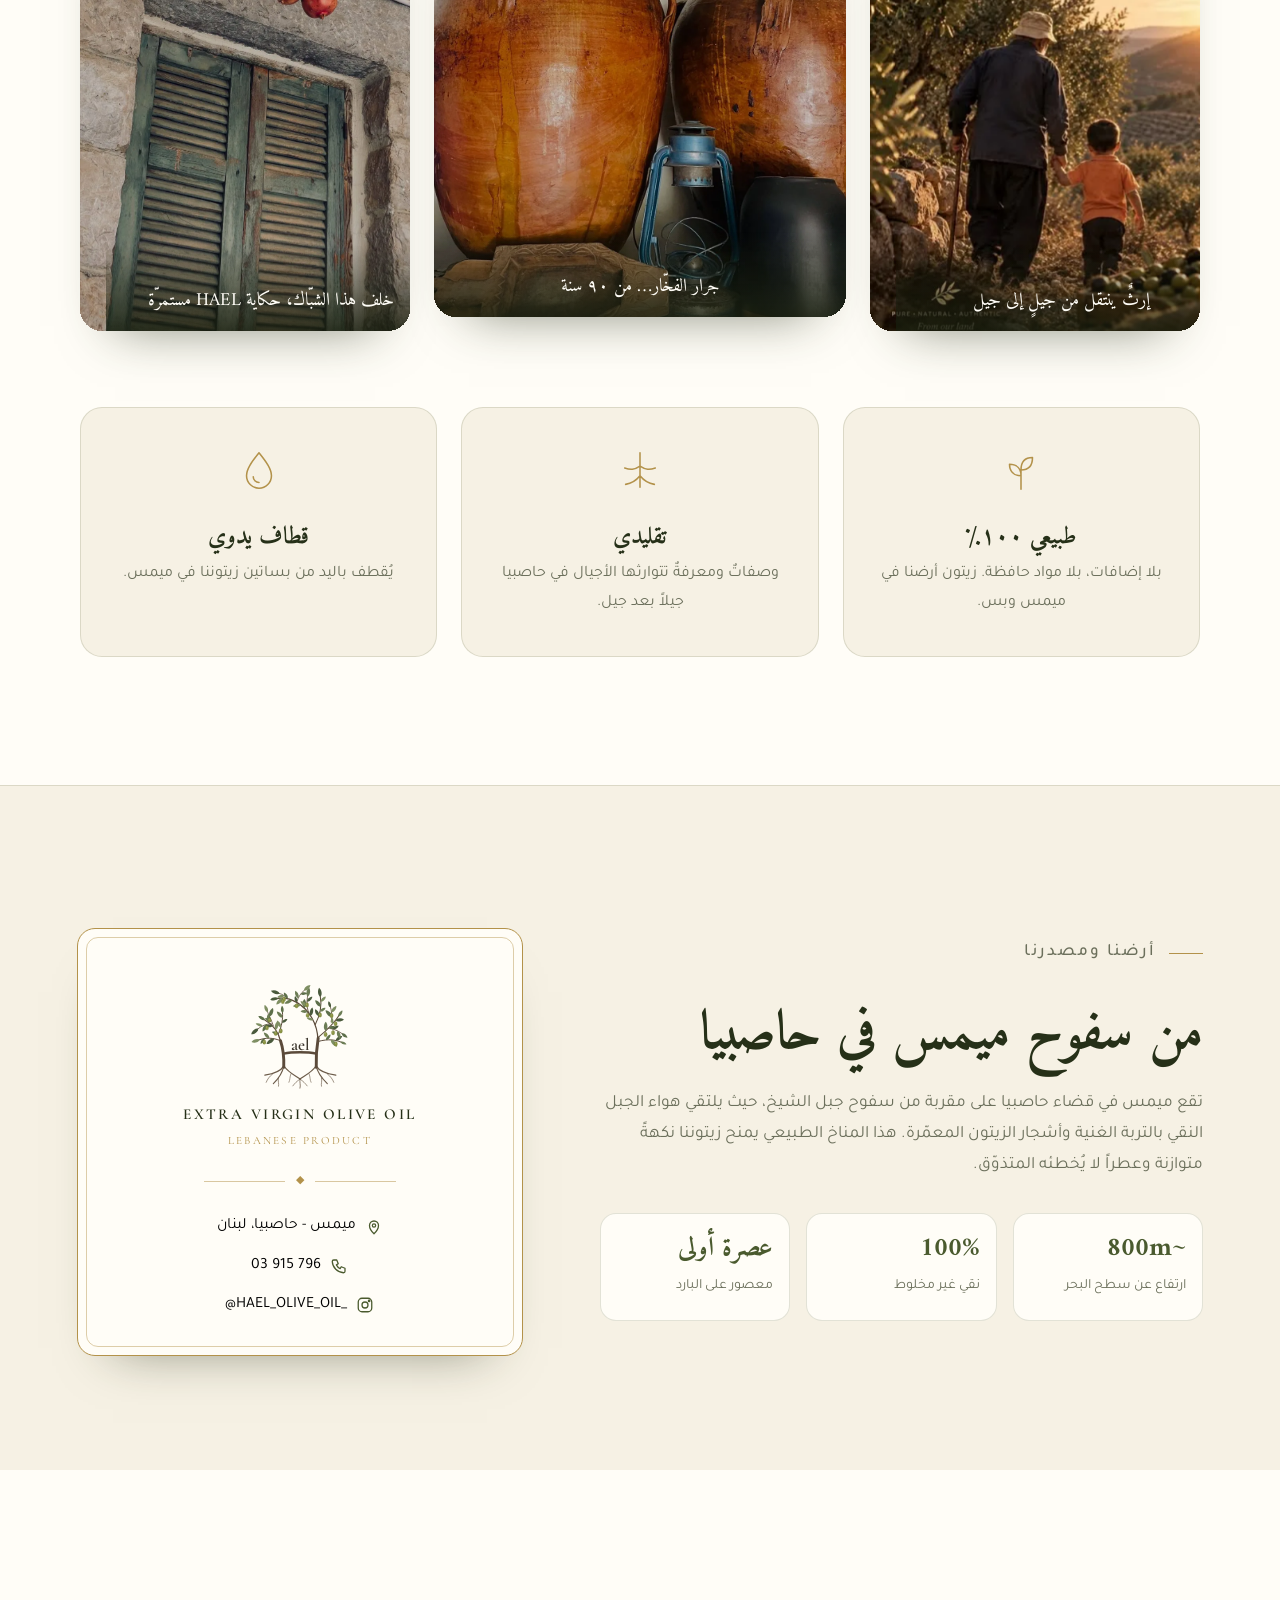
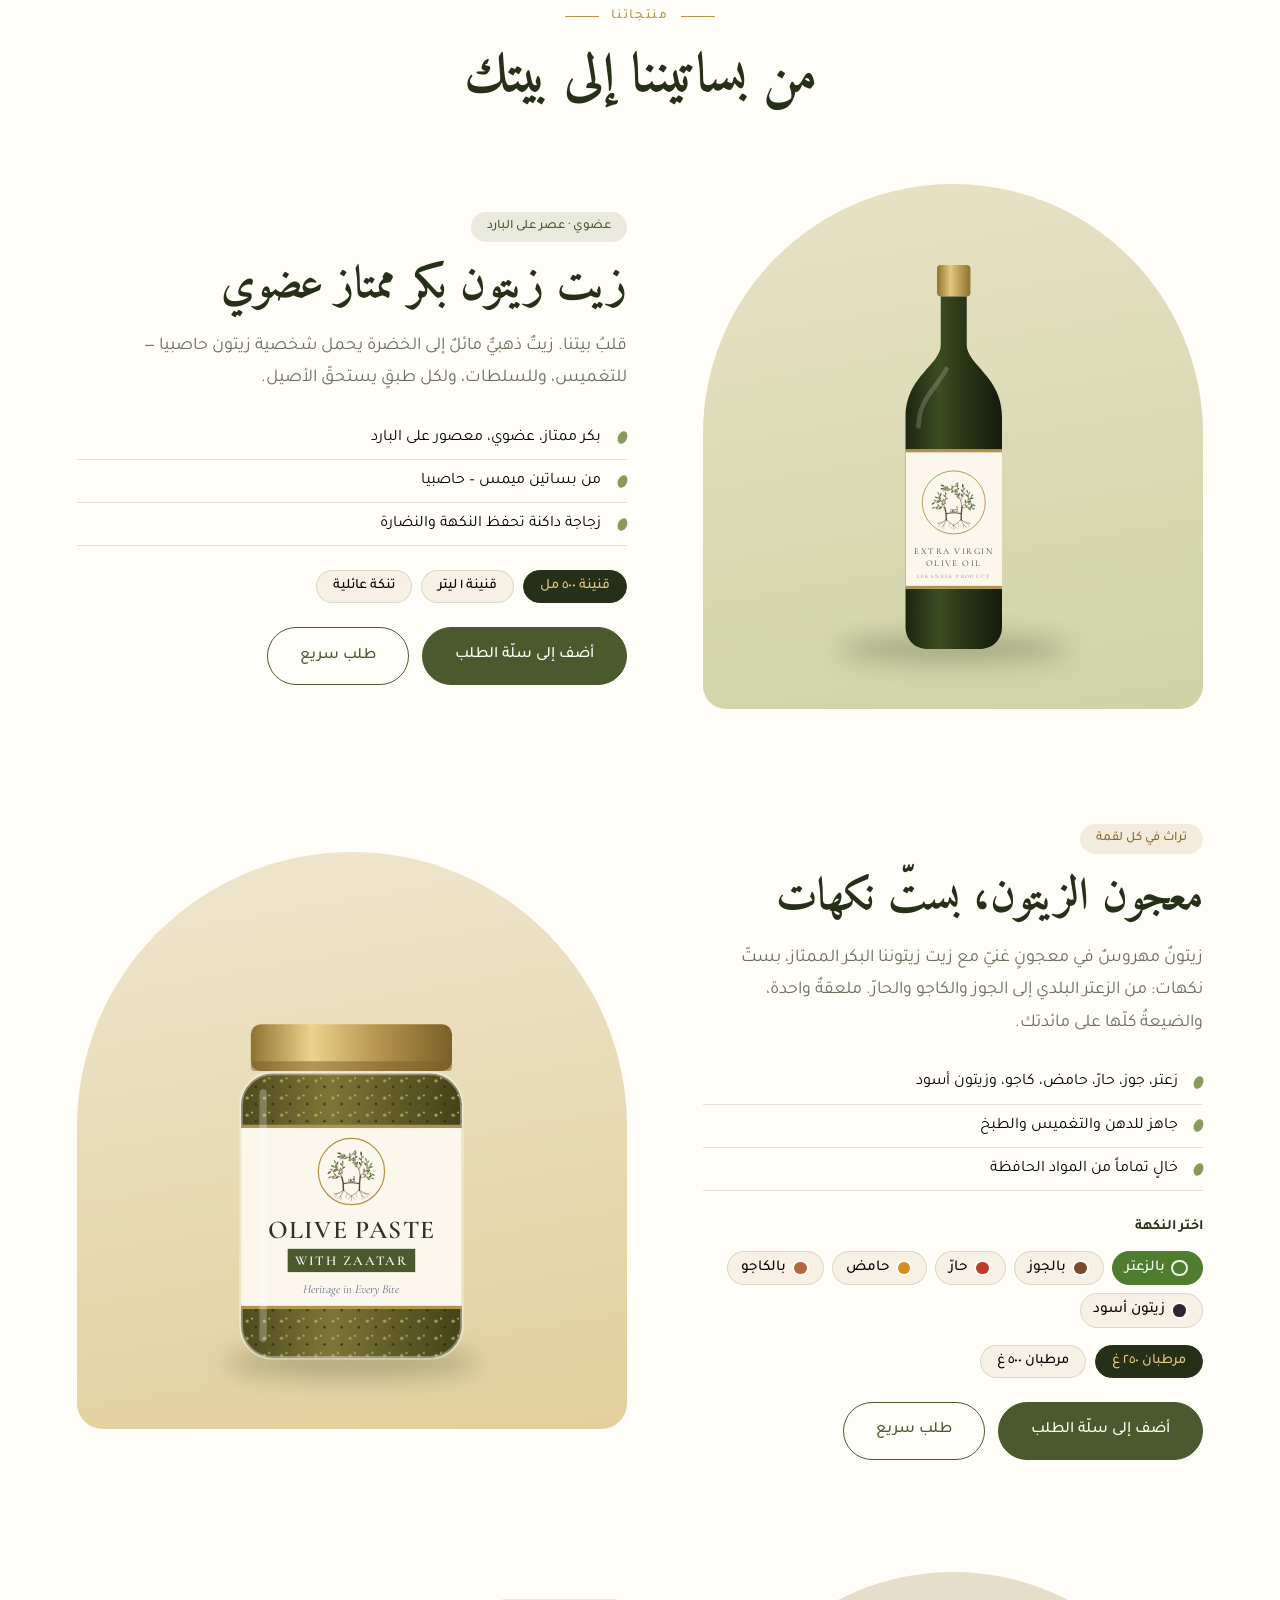
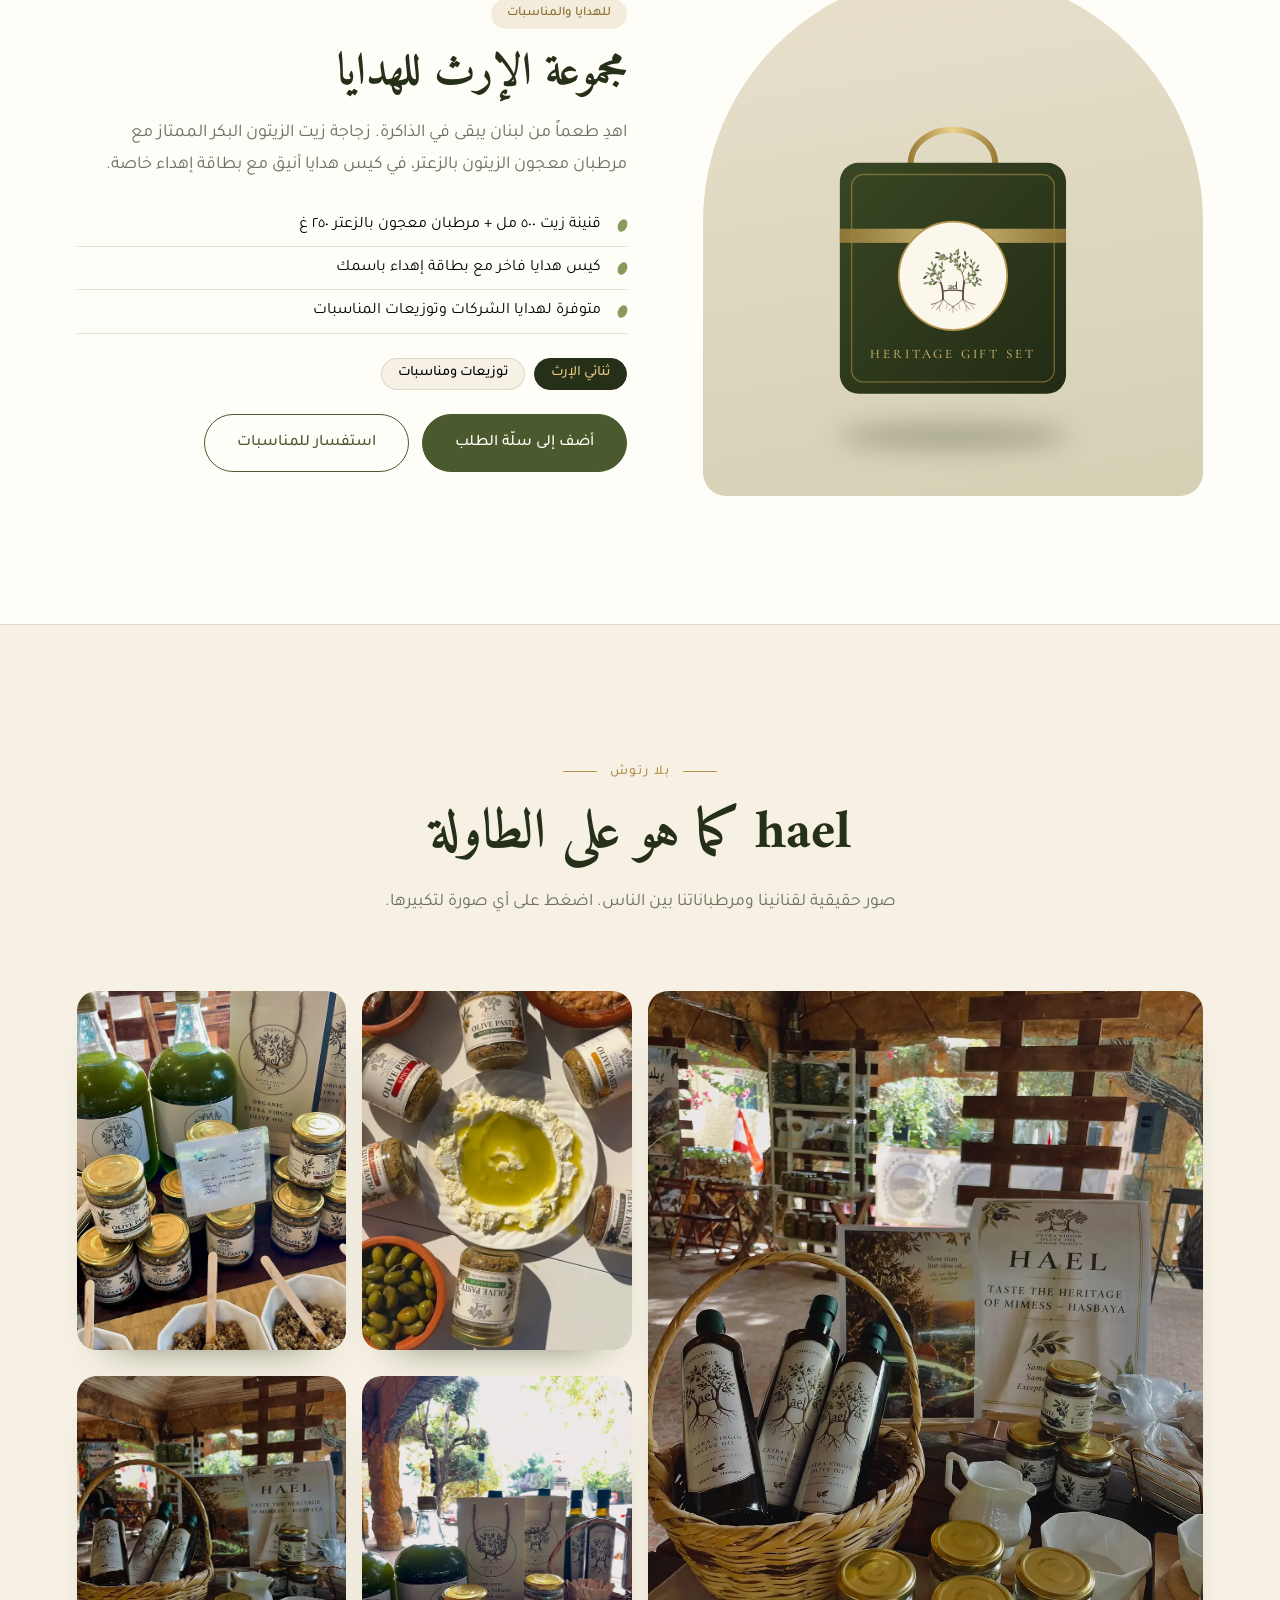
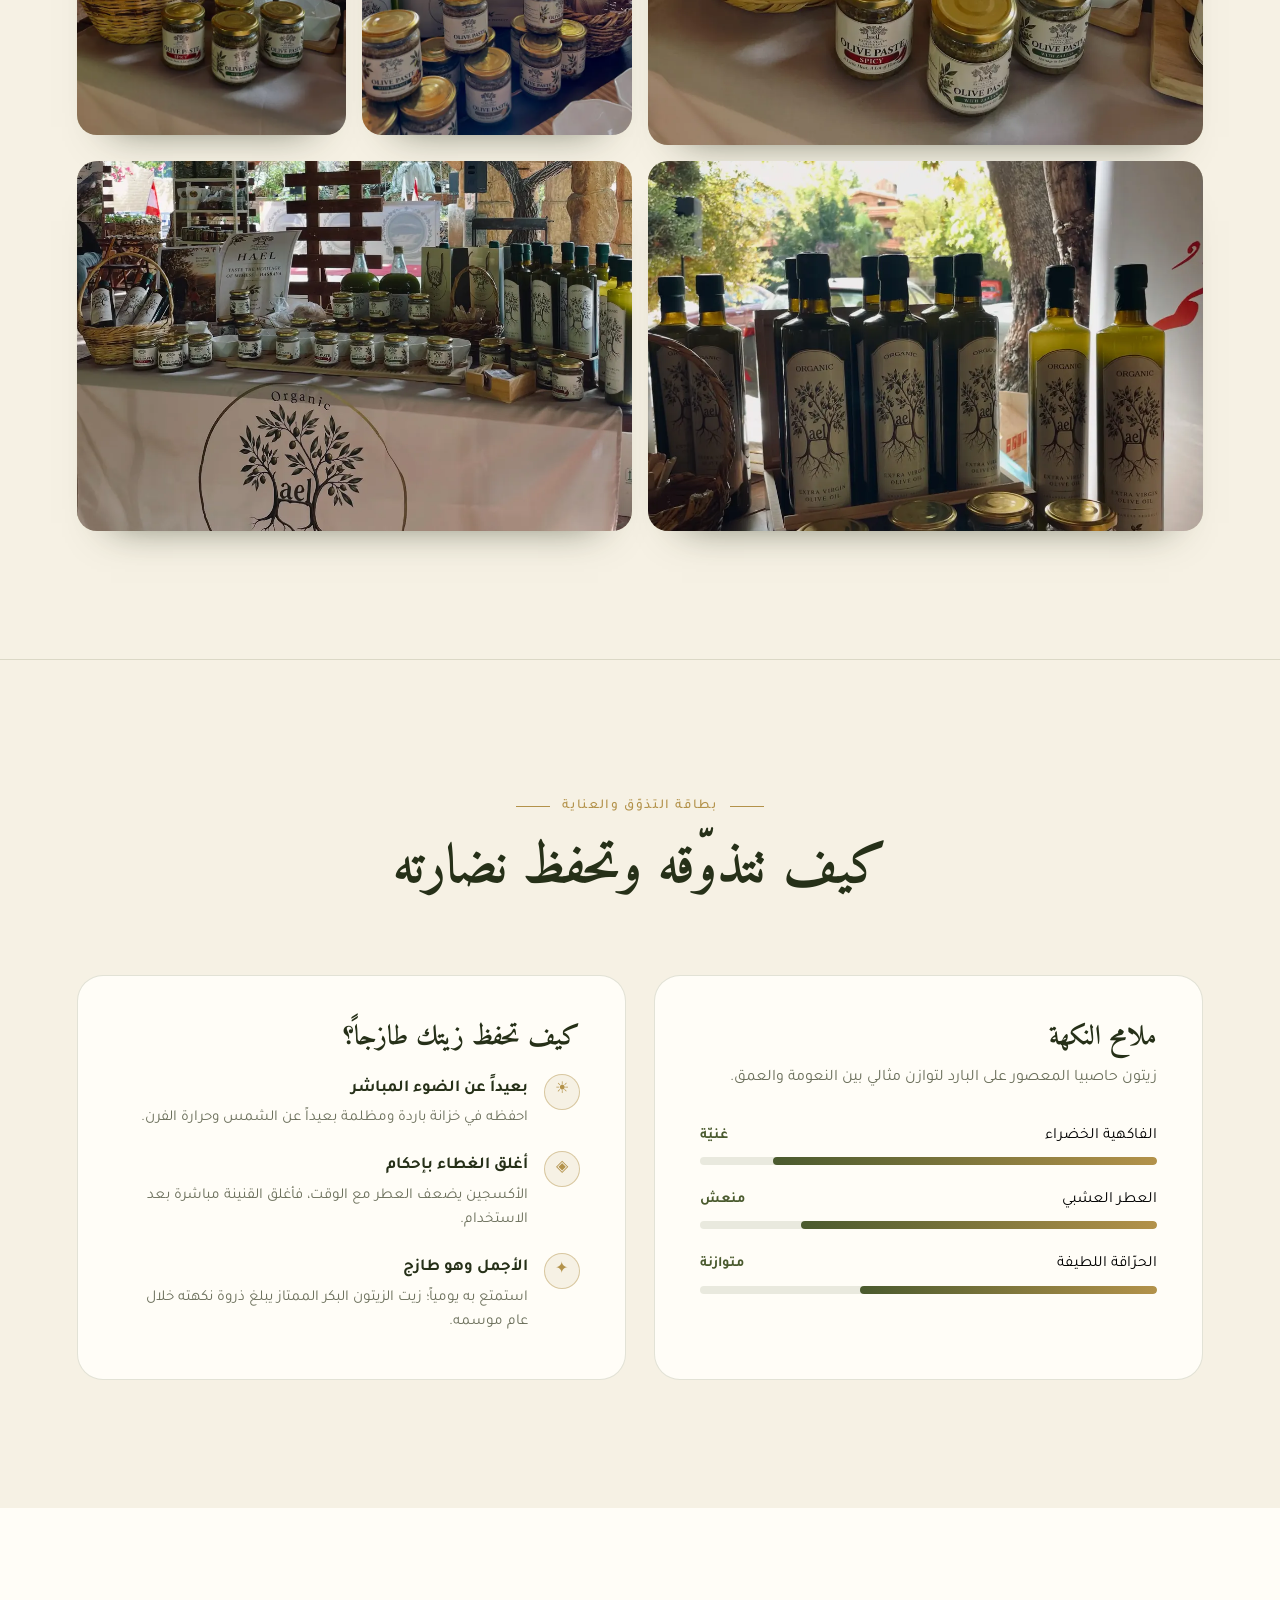
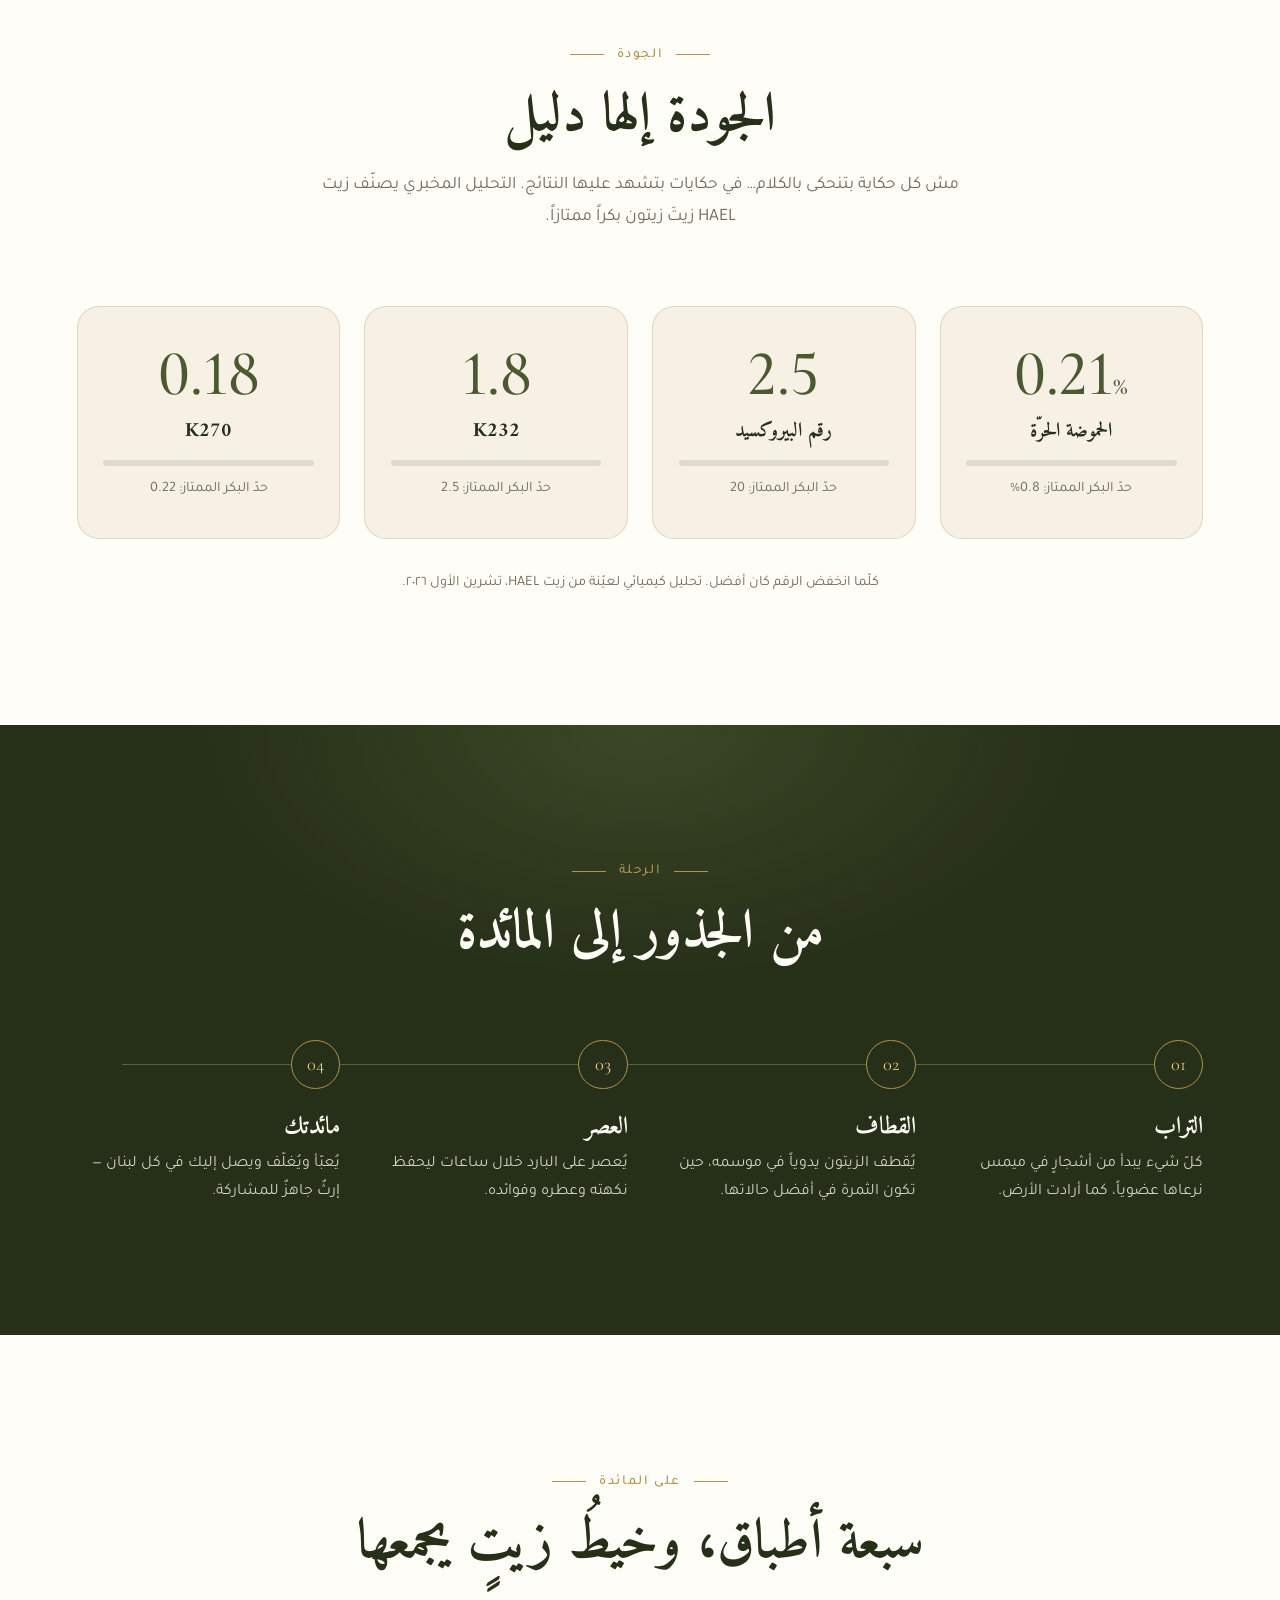
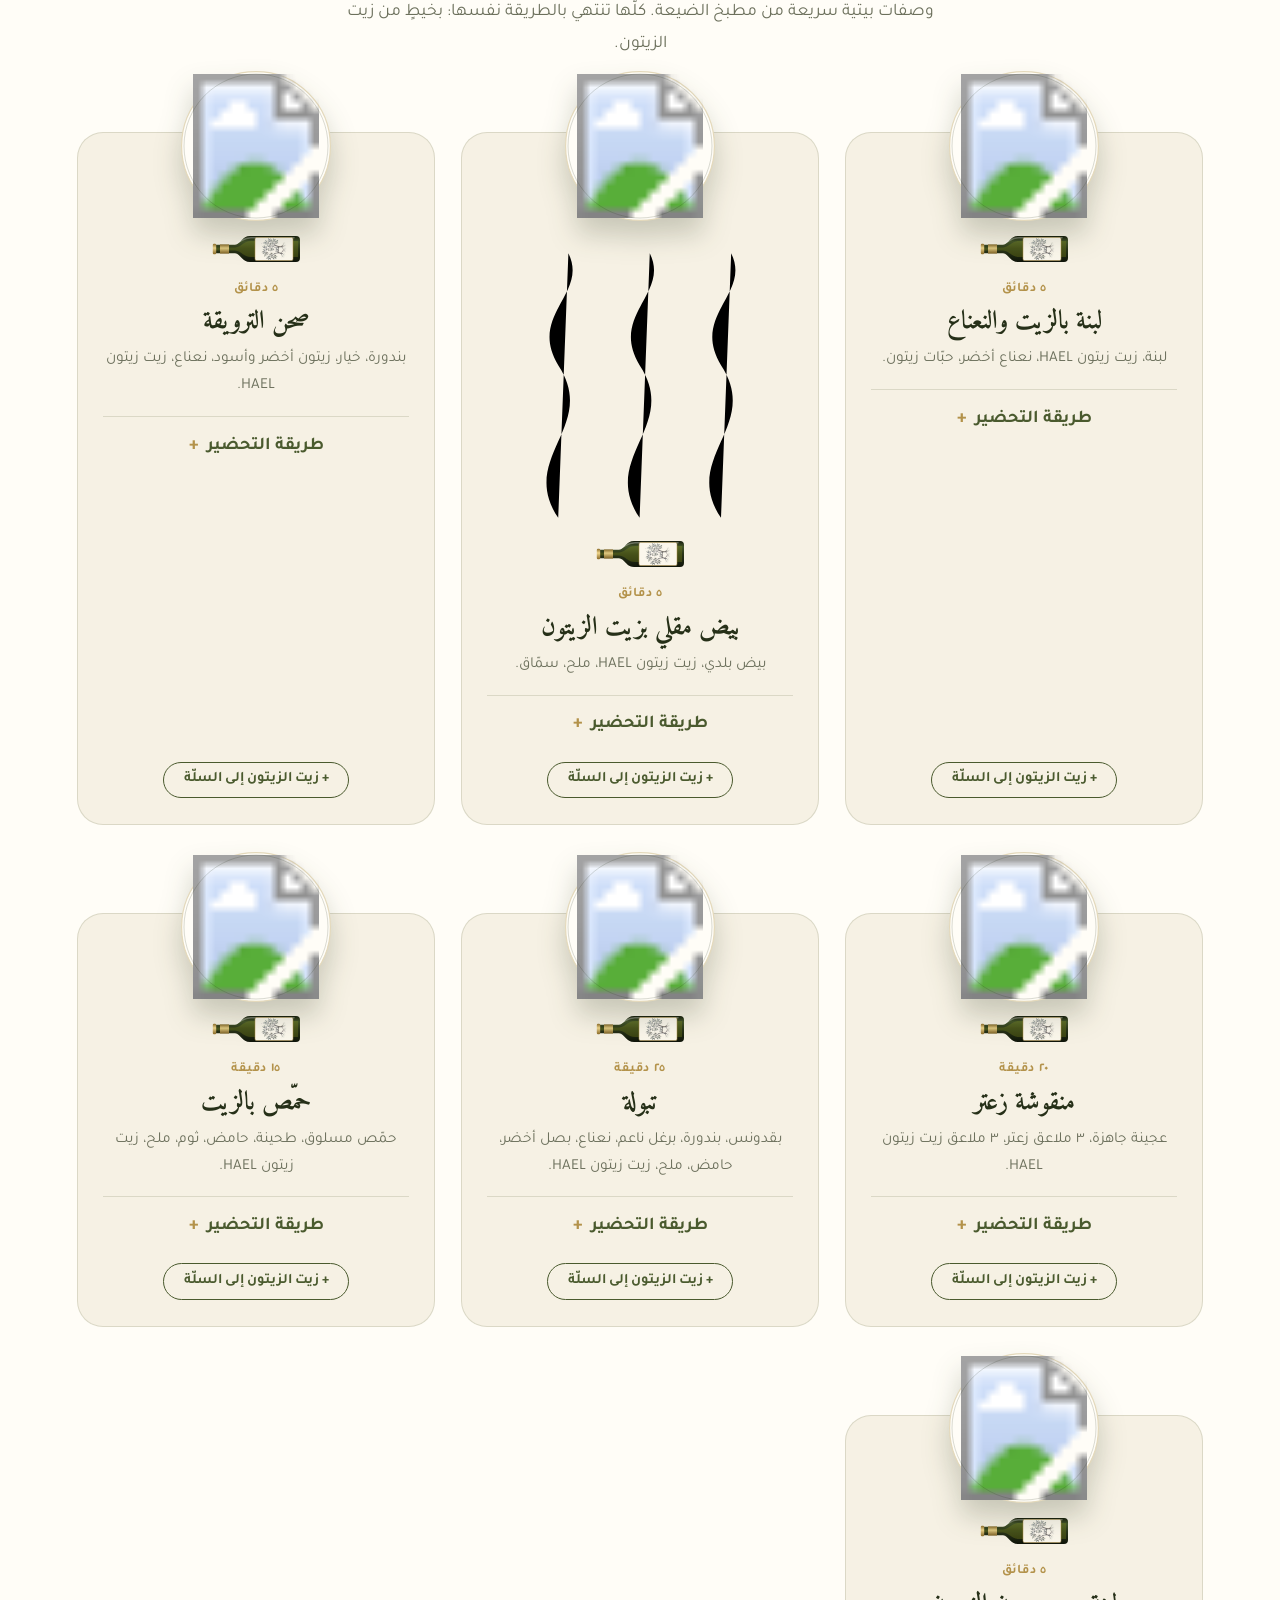
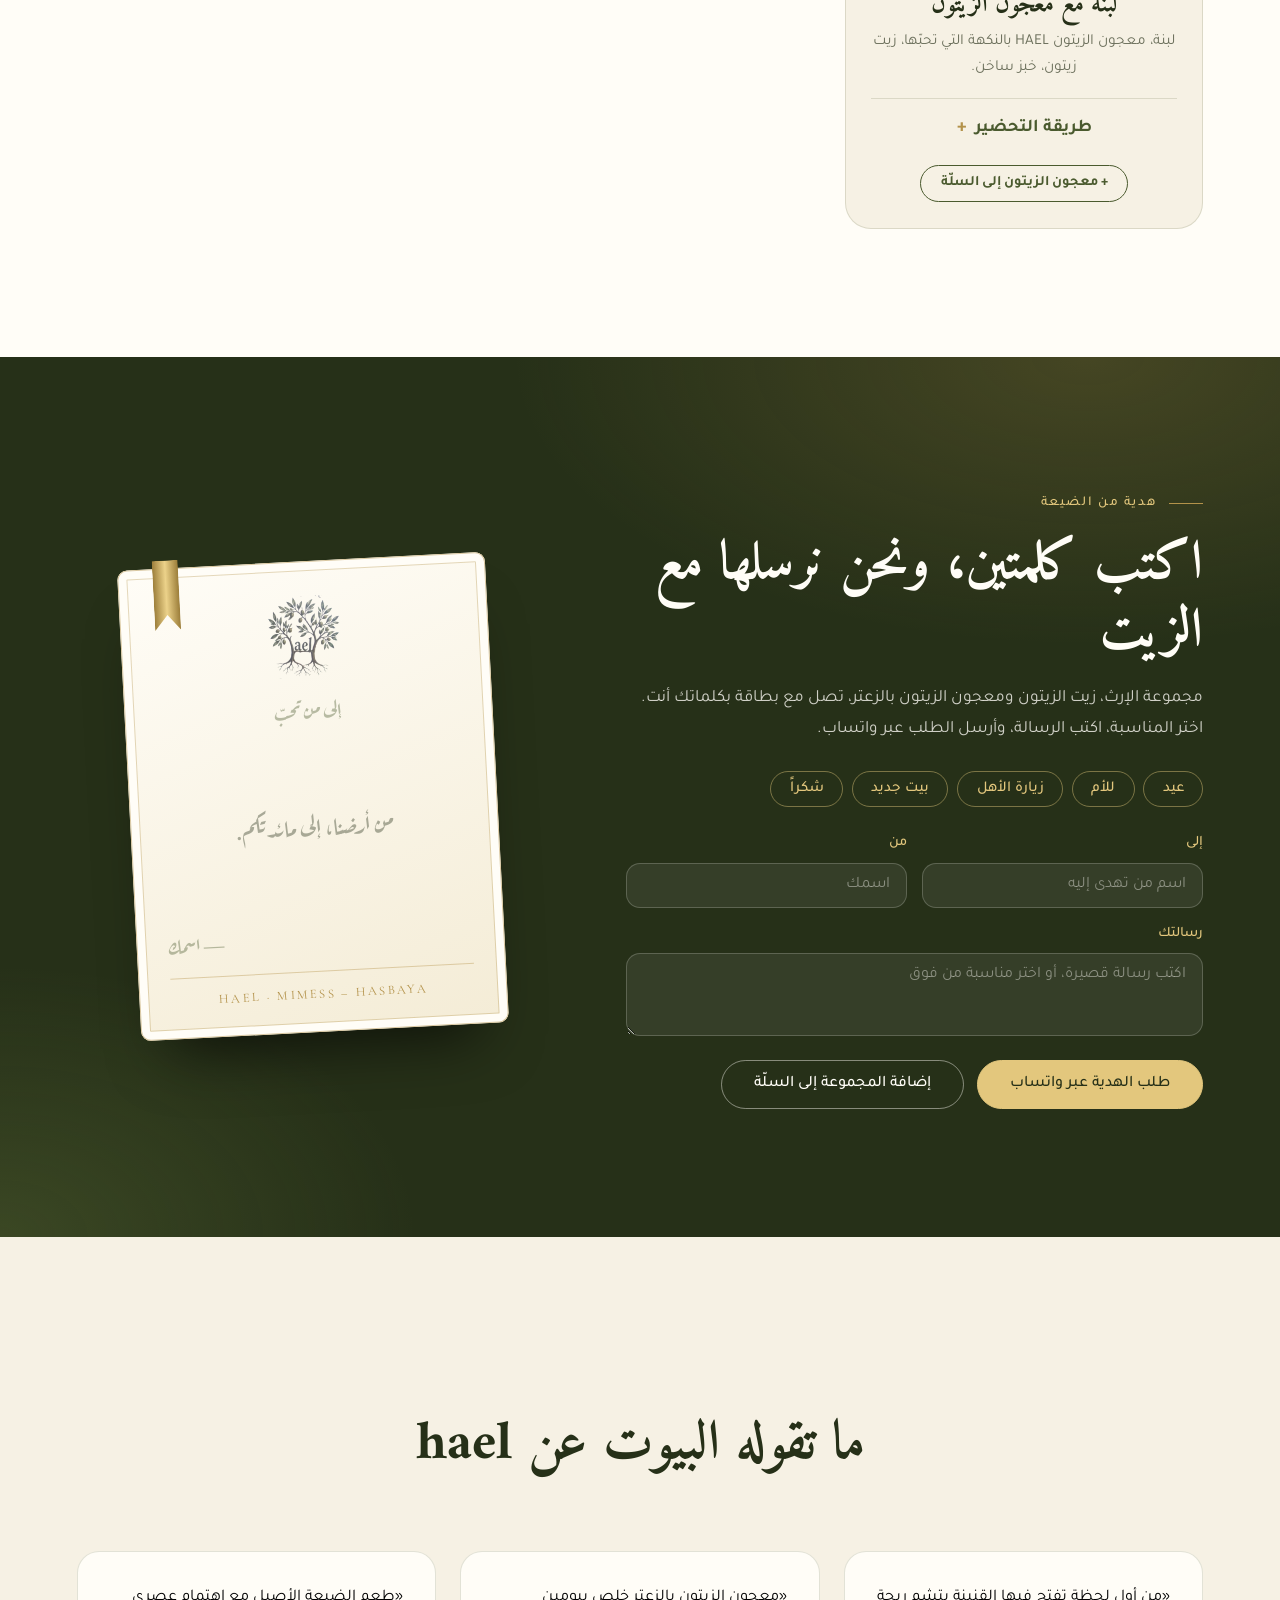
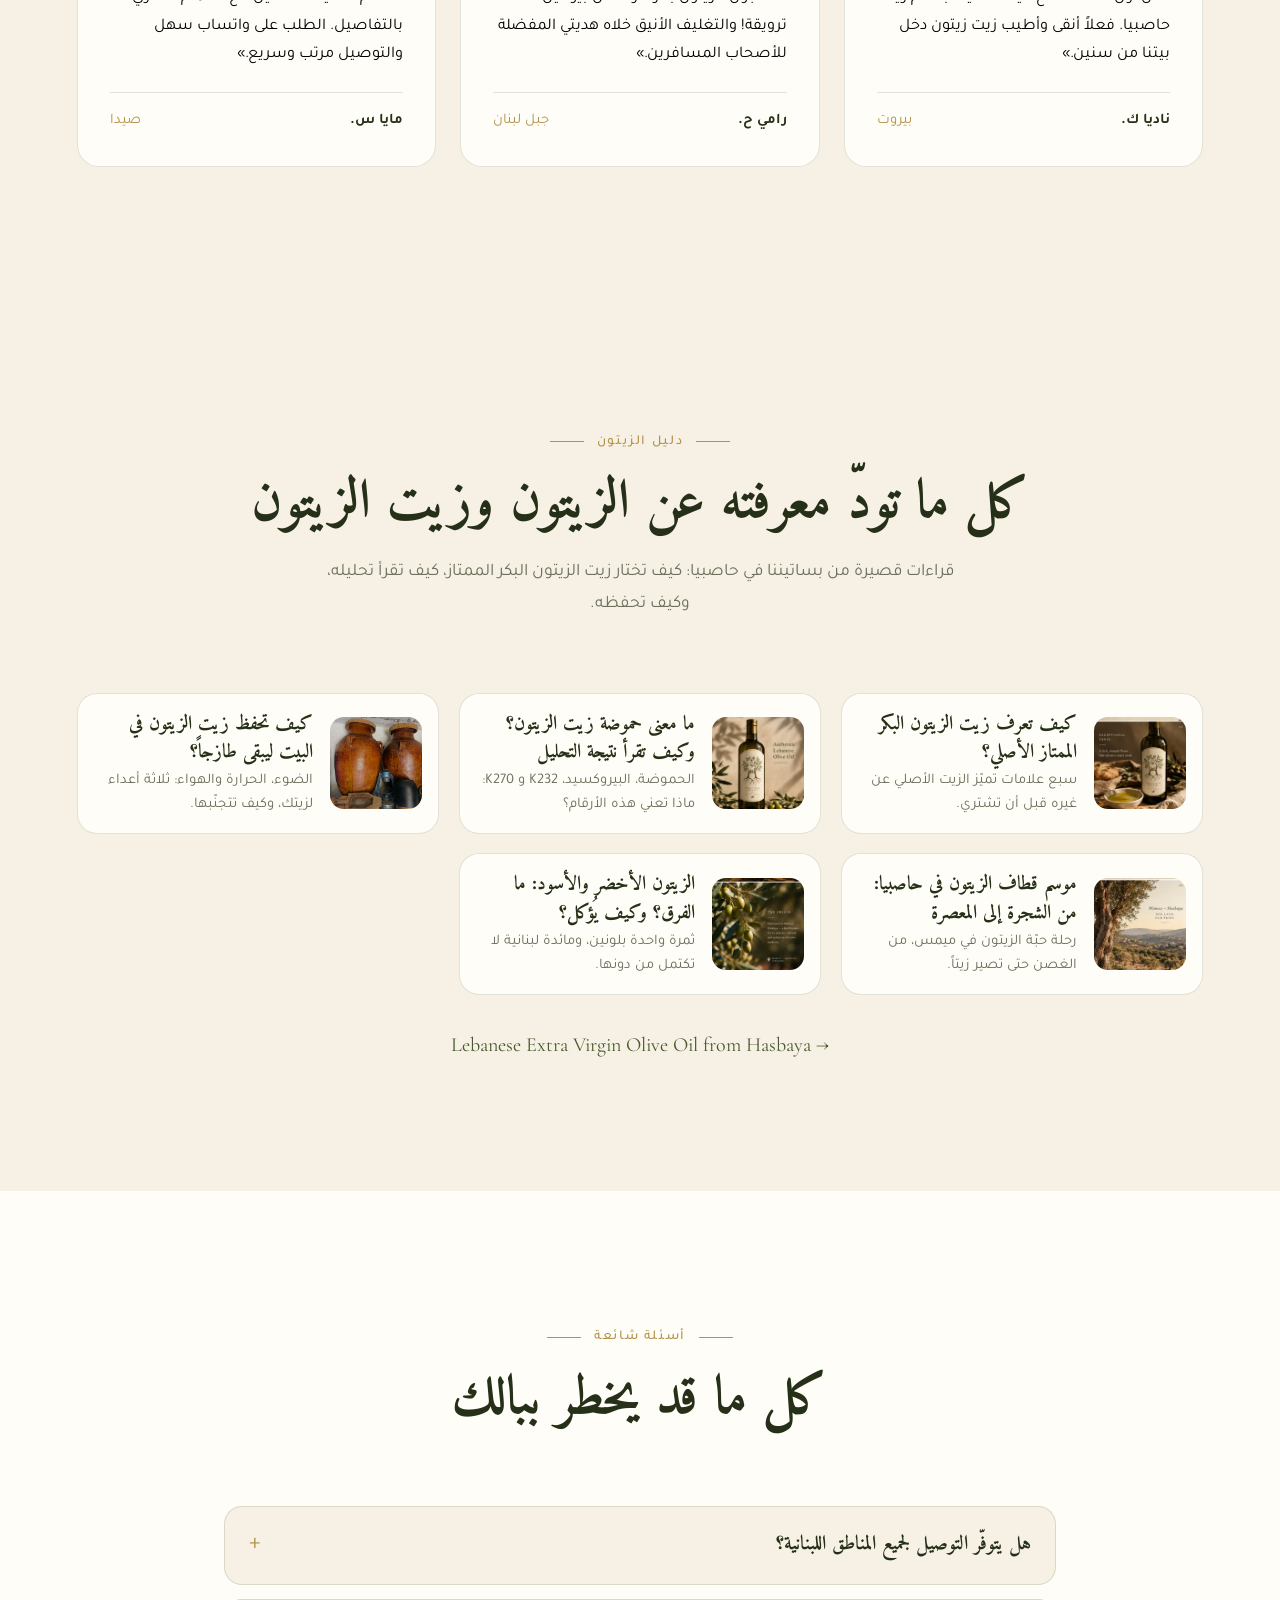
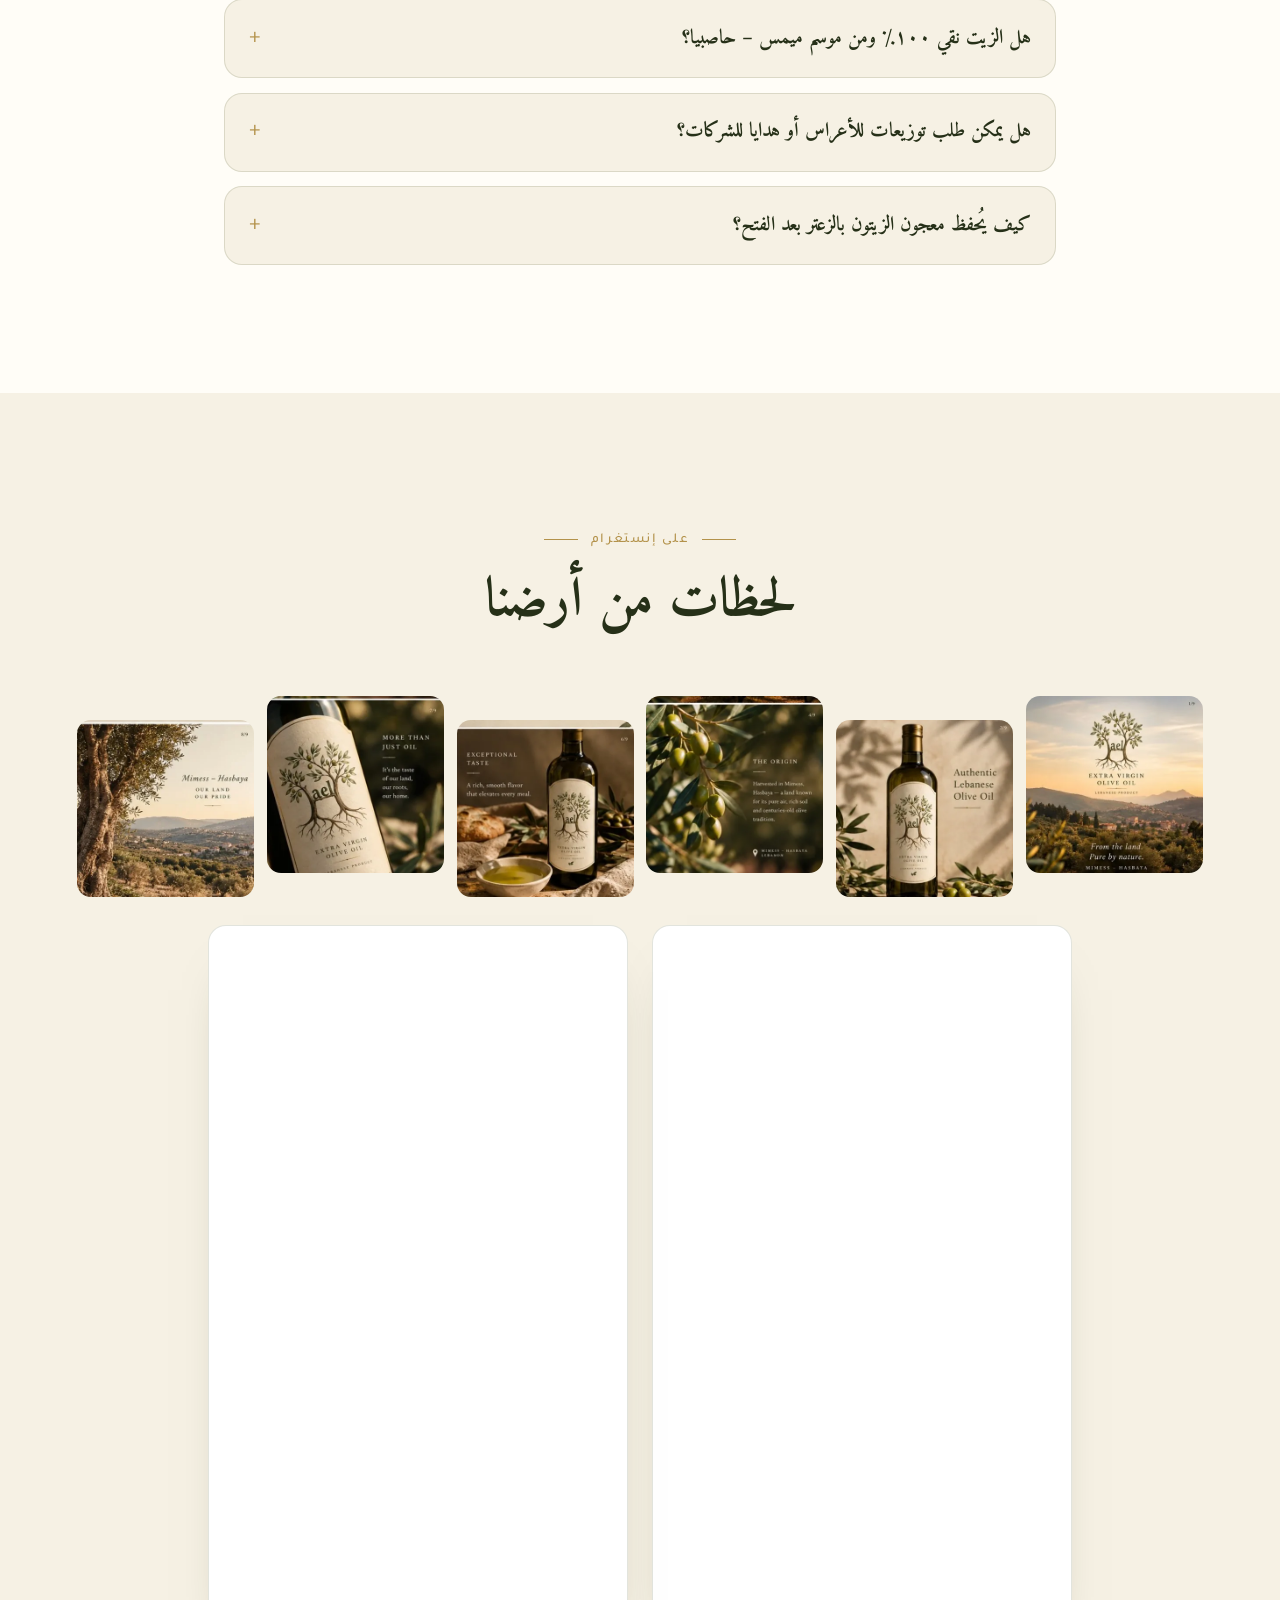
==== commit bff4e0c6: "feat: add brand site assets, styling, and animations" ====
--- a/index.html
+++ b/index.html
@@ -29,7 +29,7 @@
   <link rel="preconnect" href="https://fonts.gstatic.com" crossorigin>
   <link href="https://fonts.googleapis.com/css2?family=Amiri:ital,wght@0,400;0,700;1,400&family=Aref+Ruqaa:wght@400;700&family=Cormorant+Garamond:ital,wght@0,400;0,500;0,600;1,400;1,500&family=Tajawal:wght@300;400;500;700&display=swap" rel="stylesheet">
   <link rel="preload" as="image" href="assets/img/logo.webp" type="image/webp">
-  <link rel="stylesheet" href="assets/css/style.css?v=20261202">
+  <link rel="stylesheet" href="assets/css/style.css?v=20261220">
 </head>
 <body>
 
@@ -577,27 +577,143 @@
   <section class="table" id="table">
     <header class="section-head">
       <p class="eyebrow reveal" data-en="At the Table">على المائدة</p>
-      <h2 class="reveal" data-en="Six dishes, one golden thread">ستّة أطباق، وخيطُ زيتٍ يجمعها</h2>
+      <h2 class="reveal" data-en="Seven dishes, one golden thread">سبعة أطباق، وخيطُ زيتٍ يجمعها</h2>
       <p class="section-sub reveal" data-en="Quick home recipes from the village kitchen. Each one is finished the same way: with a thread of olive oil.">وصفات بيتية سريعة من مطبخ الضيعة. كلّها تنتهي بالطريقة نفسها: بخيطٍ من زيت الزيتون.</p>
     </header>
+    <svg width="0" height="0" style="position:absolute" aria-hidden="true">
+      <defs>
+        <filter id="oilWobble" x="-300%" y="-4%" width="700%" height="108%">
+          <feTurbulence type="fractalNoise" baseFrequency="0.018 0.07" numOctaves="1" seed="4" result="n">
+            <animate attributeName="baseFrequency" dur="1.6s" values="0.018 0.07;0.03 0.11;0.018 0.07" repeatCount="indefinite"/>
+          </feTurbulence>
+          <feDisplacementMap in="SourceGraphic" in2="n" scale="5" xChannelSelector="R" yChannelSelector="B"/>
+        </filter>
+        <filter id="oilEdge" x="-20%" y="-20%" width="140%" height="140%">
+          <feTurbulence type="fractalNoise" baseFrequency="0.045" numOctaves="2" seed="11" result="n"/>
+          <feDisplacementMap in="SourceGraphic" in2="n" scale="11" xChannelSelector="R" yChannelSelector="G"/>
+          <feGaussianBlur stdDeviation=".5"/>
+        </filter>
+        <linearGradient id="btlGlass" x1="0" y1="0" x2="0" y2="1">
+          <stop offset="0" stop-color="#151b0b"/><stop offset=".22" stop-color="#45562a"/><stop offset=".5" stop-color="#2a3518"/><stop offset="1" stop-color="#10150a"/>
+        </linearGradient>
+        <linearGradient id="btlGold" x1="0" y1="0" x2="0" y2="1">
+          <stop offset="0" stop-color="#8f6f2c"/><stop offset=".4" stop-color="#f0d68c"/><stop offset="1" stop-color="#8a6a28"/>
+        </linearGradient>
+      </defs>
+    </svg>
     <div class="recipes">
       <article class="recipe reveal">
-        <svg class="recipe__plate" viewBox="0 0 200 200" role="img" aria-label="لبنة بالزيت والزعتر"><circle cx="100" cy="100" r="92" fill="#fffdf7" stroke="#e4d9bb" stroke-width="1.5"/><circle cx="100" cy="100" r="78" fill="none" stroke="#b3924a" stroke-opacity=".35"/><circle cx="100" cy="100" r="68" fill="#fbfaf2"/><path d="M110 100 L110.2 101.6 L110.2 103.3 L109.9 105 L109.3 106.7 L108.4 108.4 L107.2 109.9 L105.7 111.2 L104 112.3 L102.1 113.1 L100 113.7 L97.8 113.9 L95.6 113.7 L93.3 113.2 L91.1 112.2 L89 111 L87.2 109.3 L85.5 107.4 L84.2 105.1 L83.2 102.7 L82.7 100 L82.5 97.2 L82.8 94.4 L83.6 91.6 L84.8 88.9 L86.4 86.4 L88.5 84.2 L91 82.3 L93.7 80.7 L96.8 79.6 L100 79 L103.3 78.9 L106.7 79.3 L110 80.3 L113.2 81.8 L116.1 83.9 L118.8 86.4 L121 89.3 L122.8 92.6 L124 96.2 L124.7 100 L124.7 103.9 L124.2 107.8 L123 111.7 L121.1 115.4 L118.7 118.7 L115.8 121.7 L112.4 124.3 L108.5 126.2 L104.4 127.6 L100 128.3 L95.5 128.3 L91 127.6 L86.6 126.2 L82.5 124.1 L78.7 121.3 L75.3 117.9 L72.5 114 L70.3 109.7 L68.8 104.9 L68 100 L68 94.9 L68.9 89.9 L70.5 85 L72.9 80.3 L76.1 76.1 L79.9 72.3 L84.3 69.2 L89.2 66.8 L94.5 65.1 L100 64.3 L105.6 64.4 L111.2 65.4 L116.7 67.2 L121.8 70 L126.5 73.5 L130.6 77.7 L134.1 82.6 L136.7 88.1 L138.5 93.9 L139.3 100 L139.2 106.2 L138.1 112.4 L136 118.4 L133 124 L129.1 129.1 L124.4 133.6 L119 137.3 L113.1 140.2 L106.7 142.1 L100 143 L93.2 142.8 L86.5 141.6 L80 139.3 L73.9 136 L68.3 131.7 L63.4 126.6 L59.4 120.7 L56.3 114.2 L54.3 107.2 L53.3 100 L53.5 92.6 L54.9 85.4 L57.4 78.3 L61.1 71.7 L65.7 65.7 L71.3 60.5 L77.6 56.1 L84.7 52.8 L92.2 50.6 L100 49.7 L107.9 49.9 L115.8 51.4 L123.4 54.2 L130.4 58.1 L136.9 63.1 L142.5 69.1 L147.1 76 L150.7 83.5 L153 91.6 L154 100" fill="none" stroke="#e7e2d0" stroke-width="9" stroke-linecap="round"/><path class="oil" pathLength="1" d="M110 100 L110.2 101.6 L110.2 103.3 L109.9 105 L109.3 106.7 L108.4 108.4 L107.2 109.9 L105.7 111.2 L104 112.3 L102.1 113.1 L100 113.7 L97.8 113.9 L95.6 113.7 L93.3 113.2 L91.1 112.2 L89 111 L87.2 109.3 L85.5 107.4 L84.2 105.1 L83.2 102.7 L82.7 100 L82.5 97.2 L82.8 94.4 L83.6 91.6 L84.8 88.9 L86.4 86.4 L88.5 84.2 L91 82.3 L93.7 80.7 L96.8 79.6 L100 79 L103.3 78.9 L106.7 79.3 L110 80.3 L113.2 81.8 L116.1 83.9 L118.8 86.4 L121 89.3 L122.8 92.6 L124 96.2 L124.7 100 L124.7 103.9 L124.2 107.8 L123 111.7 L121.1 115.4 L118.7 118.7 L115.8 121.7 L112.4 124.3 L108.5 126.2 L104.4 127.6 L100 128.3 L95.5 128.3 L91 127.6 L86.6 126.2 L82.5 124.1 L78.7 121.3 L75.3 117.9 L72.5 114 L70.3 109.7 L68.8 104.9 L68 100 L68 94.9 L68.9 89.9 L70.5 85 L72.9 80.3 L76.1 76.1 L79.9 72.3 L84.3 69.2 L89.2 66.8 L94.5 65.1 L100 64.3 L105.6 64.4 L111.2 65.4 L116.7 67.2 L121.8 70 L126.5 73.5 L130.6 77.7 L134.1 82.6 L136.7 88.1 L138.5 93.9 L139.3 100 L139.2 106.2 L138.1 112.4 L136 118.4 L133 124 L129.1 129.1 L124.4 133.6 L119 137.3 L113.1 140.2 L106.7 142.1 L100 143 L93.2 142.8 L86.5 141.6 L80 139.3 L73.9 136 L68.3 131.7 L63.4 126.6 L59.4 120.7 L56.3 114.2 L54.3 107.2 L53.3 100 L53.5 92.6 L54.9 85.4 L57.4 78.3 L61.1 71.7 L65.7 65.7 L71.3 60.5 L77.6 56.1 L84.7 52.8 L92.2 50.6 L100 49.7 L107.9 49.9 L115.8 51.4 L123.4 54.2 L130.4 58.1 L136.9 63.1 L142.5 69.1 L147.1 76 L150.7 83.5 L153 91.6 L154 100" stroke-width="5"/><circle cx="86.4" cy="127.1" r="1.4" fill="#8a6b3a"/><circle cx="85.1" cy="79.3" r="1.1" fill="#74803a"/><circle cx="60.3" cy="90.9" r="1.5" fill="#8a6b3a"/><circle cx="143.3" cy="116.5" r="1.4" fill="#5e6a2c"/><circle cx="142.3" cy="110.2" r="1" fill="#5e6a2c"/><circle cx="124.2" cy="111.3" r="1" fill="#8a6b3a"/><circle cx="49.3" cy="126" r="1" fill="#74803a"/><circle cx="124.4" cy="124" r="1.4" fill="#5e6a2c"/><circle cx="57.9" cy="56.5" r="1.1" fill="#5e6a2c"/><circle cx="62.8" cy="80.4" r="1" fill="#8a6b3a"/><circle cx="123.4" cy="96.5" r="1.1" fill="#8a6b3a"/><circle cx="123.5" cy="71" r="1.1" fill="#5e6a2c"/><circle cx="117.5" cy="122.3" r="1.3" fill="#8a6b3a"/><circle cx="79.6" cy="152.9" r="1.5" fill="#8a6b3a"/><circle cx="120.7" cy="144.5" r="1.3" fill="#5e6a2c"/><circle cx="73.6" cy="68.6" r="1.2" fill="#8a6b3a"/><circle cx="76.3" cy="92.7" r="1.4" fill="#74803a"/><circle cx="131" cy="112.2" r="1.1" fill="#74803a"/><circle cx="81.7" cy="60.8" r="1" fill="#8a6b3a"/><circle cx="80.7" cy="145.2" r="1.1" fill="#5e6a2c"/><circle cx="63.8" cy="111" r="0.9" fill="#5e6a2c"/><circle cx="114.6" cy="49.1" r="1.2" fill="#5e6a2c"/><circle cx="101.8" cy="148.7" r="1.1" fill="#5e6a2c"/><circle cx="42.3" cy="90.8" r="1" fill="#8a6b3a"/><circle cx="95.2" cy="63" r="1" fill="#5e6a2c"/><circle cx="128.2" cy="96.5" r="1.5" fill="#8a6b3a"/><circle cx="52.3" cy="127" r="0.9" fill="#5e6a2c"/><circle cx="126.4" cy="137.3" r="1.3" fill="#5e6a2c"/><circle cx="150.4" cy="112.7" r="1.3" fill="#74803a"/><circle cx="104.5" cy="51.5" r="1.3" fill="#74803a"/><circle cx="127.3" cy="72.9" r="1" fill="#74803a"/><circle cx="83.3" cy="53.4" r="1.5" fill="#74803a"/><circle cx="61.1" cy="78.6" r="1.2" fill="#74803a"/><circle cx="132.4" cy="49" r="1" fill="#5e6a2c"/><circle cx="48.8" cy="108.4" r="1.3" fill="#8a6b3a"/><circle cx="149.3" cy="119.7" r="1.1" fill="#8a6b3a"/><circle cx="62.8" cy="50.7" r="1" fill="#5e6a2c"/><circle cx="116.2" cy="66.6" r="1" fill="#8a6b3a"/><circle cx="60.8" cy="134.2" r="1.1" fill="#8a6b3a"/><circle cx="144.2" cy="106.3" r="1.2" fill="#5e6a2c"/><circle cx="114" cy="124.7" r="1.4" fill="#74803a"/><circle cx="151.4" cy="120" r="1.5" fill="#5e6a2c"/><circle cx="124.3" cy="125.7" r="1.3" fill="#74803a"/><circle cx="54.8" cy="136.9" r="1.2" fill="#5e6a2c"/><circle cx="138.6" cy="121.4" r="1.1" fill="#5e6a2c"/><circle cx="44.1" cy="82.1" r="1.2" fill="#8a6b3a"/><ellipse cx="128" cy="70" rx="7.5" ry="5.6" fill="#2f3a1c" transform="rotate(20 128 70)"/><ellipse cx="126" cy="68" rx="2.4" ry="1.4" fill="#fff" opacity=".35"/><ellipse cx="136" cy="82" rx="7.5" ry="5.6" fill="#4a2a3a" transform="rotate(-30 136 82)"/><ellipse cx="134" cy="80" rx="2.4" ry="1.4" fill="#fff" opacity=".35"/><ellipse cx="72" cy="134" rx="7.5" ry="5.6" fill="#3b4a22" transform="rotate(50 72 134)"/><ellipse cx="70" cy="132" rx="2.4" ry="1.4" fill="#fff" opacity=".35"/><path d="M0 0 C6 -7 16 -7 22 0 C16 7 6 7 0 0Z" fill="#4f8a3a" transform="translate(70 66) rotate(-35)"/><path d="M0 0 C6 -7 16 -7 22 0 C16 7 6 7 0 0Z" fill="#4f8a3a" transform="translate(80 60) rotate(10)"/></svg>
+        <span class="recipe__halo" aria-hidden="true"></span>
+        <span class="pour" aria-hidden="true">
+          <i class="pour__pool"></i><i class="pour__gloss"></i><i class="pour__splash"></i><i class="pour__stream"><b></b></i>
+          <svg class="pour__bottle" viewBox="-4 -16 92 32" width="92" height="32">
+            <path d="M0 -4.2 H21 C27 -5 28 -13 36 -13 H82 a4 4 0 0 1 4 4 V9 a4 4 0 0 1 -4 4 H36 C28 13 27 5 21 4.2 H0Z" fill="url(#btlGlass)"/>
+            <path d="M2 -1.5 H21 C28 -2 29 -8 37 -8 H84 V8 H37 C29 8 28 2 21 1.5 H2Z" fill="#8f9a1e" opacity=".28"/>
+            <rect x="-1.2" y="-5.2" width="3.4" height="10.4" rx="1.2" fill="url(#btlGold)"/>
+            <rect x="6" y="-4.6" width="9" height="9.2" fill="url(#btlGold)" opacity=".9"/>
+            <path d="M23 -6.2 C28 -8 30 -11.2 37 -11.2 H80" fill="none" stroke="#fff" stroke-width="1.5" stroke-linecap="round" opacity=".32"/>
+            <path d="M40 10.6 H78" stroke="#000" stroke-width="1.6" stroke-linecap="round" opacity=".25"/>
+            <rect x="41" y="-11.5" width="38" height="23" rx="1.5" fill="#fbf7ec" stroke="#b3924a" stroke-width=".5"/>
+            <image href="assets/img/logo-mark.webp" x="48.5" y="-13" width="23" height="26" transform="rotate(-90 60 0)"/>
+          </svg>
+        </span>
+        <span class="recipe__shine" aria-hidden="true"></span>
+        <svg class="recipe__plate" viewBox="0 0 200 200" role="img" aria-label="لبنة بالزيت والنعناع"><circle cx="100" cy="100" r="93" fill="#fffdf7" stroke="#e4d9bb" stroke-width="1.5"/><image href="assets/img/recipe-labneh.webp" x="10" y="10" width="180" height="180"/><circle cx="100" cy="100" r="90" fill="none" stroke="rgba(38,48,24,.22)" stroke-width="1"/></svg>
         <span class="recipe__time" data-en="5 min">٥ دقائق</span>
-        <h3 data-en="Labneh with olive oil &amp; zaatar">لبنة بالزيت والزعتر</h3>
-        <p class="recipe__ing" data-en="Labneh, HAEL olive oil, zaatar, mint, a few olives.">لبنة، زيت زيتون HAEL، زعتر، نعناع، حبّات زيتون.</p>
+        <h3 data-en="Labneh with olive oil &amp; mint">لبنة بالزيت والنعناع</h3>
+        <p class="recipe__ing" data-en="Labneh, HAEL olive oil, fresh mint, a few olives.">لبنة، زيت زيتون HAEL، نعناع أخضر، حبّات زيتون.</p>
         <details class="recipe__how">
           <summary data-en="How to make it">طريقة التحضير</summary>
           <ol>
             <li data-en="Spread the labneh on a plate and swirl grooves with the back of a spoon.">نفرد اللبنة في صحن ونرسم فيها دوائر بظهر الملعقة.</li>
             <li data-en="Pour the oil generously until it fills the grooves.">نسكب الزيت بسخاء حتى يملأ الدوائر.</li>
-            <li data-en="Sprinkle zaatar, add mint and olives, and serve with warm bread.">نرشّ الزعتر، نزيّن بالنعناع والزيتون، ويُقدَّم مع خبز ساخن.</li>
+            <li data-en="Top with mint leaves, add olives on the side, and serve with warm bread.">نزيّن بأوراق النعناع، والزيتون على الجنب، ويُقدَّم مع خبز ساخن.</li>
           </ol>
         </details>
         <button type="button" class="recipe__add" data-quick-add="oil" data-en="+ Add olive oil to bag">+ زيت الزيتون إلى السلّة</button>
       </article>
+      <article class="recipe recipe--hot reveal">
+        <svg class="steam" viewBox="0 0 60 60" aria-hidden="true">
+          <path d="M14 56 C6 44 22 38 14 26 C8 16 20 12 16 4"/>
+          <path d="M30 56 C22 44 38 38 30 26 C24 16 36 12 32 4"/>
+          <path d="M46 56 C38 44 54 38 46 26 C40 16 52 12 48 4"/>
+        </svg>
+        <span class="recipe__halo" aria-hidden="true"></span>
+        <span class="pour" aria-hidden="true">
+          <i class="pour__pool"></i><i class="pour__gloss"></i><i class="pour__splash"></i><i class="pour__stream"><b></b></i>
+          <svg class="pour__bottle" viewBox="-4 -16 92 32" width="92" height="32">
+            <path d="M0 -4.2 H21 C27 -5 28 -13 36 -13 H82 a4 4 0 0 1 4 4 V9 a4 4 0 0 1 -4 4 H36 C28 13 27 5 21 4.2 H0Z" fill="url(#btlGlass)"/>
+            <path d="M2 -1.5 H21 C28 -2 29 -8 37 -8 H84 V8 H37 C29 8 28 2 21 1.5 H2Z" fill="#8f9a1e" opacity=".28"/>
+            <rect x="-1.2" y="-5.2" width="3.4" height="10.4" rx="1.2" fill="url(#btlGold)"/>
+            <rect x="6" y="-4.6" width="9" height="9.2" fill="url(#btlGold)" opacity=".9"/>
+            <path d="M23 -6.2 C28 -8 30 -11.2 37 -11.2 H80" fill="none" stroke="#fff" stroke-width="1.5" stroke-linecap="round" opacity=".32"/>
+            <path d="M40 10.6 H78" stroke="#000" stroke-width="1.6" stroke-linecap="round" opacity=".25"/>
+            <rect x="41" y="-11.5" width="38" height="23" rx="1.5" fill="#fbf7ec" stroke="#b3924a" stroke-width=".5"/>
+            <image href="assets/img/logo-mark.webp" x="48.5" y="-13" width="23" height="26" transform="rotate(-90 60 0)"/>
+          </svg>
+        </span>
+        <span class="recipe__shine" aria-hidden="true"></span>
+        <svg class="recipe__plate" viewBox="0 0 200 200" role="img" aria-label="بيض مقلي بزيت الزيتون"><circle cx="100" cy="100" r="93" fill="#fffdf7" stroke="#e4d9bb" stroke-width="1.5"/><image href="assets/img/recipe-egg.webp" x="10" y="10" width="180" height="180"/><circle cx="100" cy="100" r="90" fill="none" stroke="rgba(38,48,24,.22)" stroke-width="1"/></svg>
+        <span class="recipe__time" data-en="5 min">٥ دقائق</span>
+        <h3 data-en="Eggs fried in olive oil">بيض مقلي بزيت الزيتون</h3>
+        <p class="recipe__ing" data-en="Farm eggs, HAEL olive oil, salt, sumac.">بيض بلدي، زيت زيتون HAEL، ملح، سمّاق.</p>
+        <details class="recipe__how">
+          <summary data-en="How to make it">طريقة التحضير</summary>
+          <ol>
+            <li data-en="Warm two spoonfuls of oil in a pan over medium heat.">نسخّن ملعقتين من الزيت في مقلاة على نار متوسطة.</li>
+            <li data-en="Crack in the eggs and leave them until the edges set and turn golden.">نكسر البيض ونتركه حتى تتماسك أطرافه وتتحمّر.</li>
+            <li data-en="A pinch of salt and sumac, then eat it with bread straight from the pan.">رشّة ملح وسمّاق، ويؤكل بالخبز من المقلاة مباشرة.</li>
+          </ol>
+        </details>
+        <button type="button" class="recipe__add" data-quick-add="oil" data-en="+ Add olive oil to bag">+ زيت الزيتون إلى السلّة</button>
+      </article>
       <article class="recipe reveal">
-        <svg class="recipe__plate" viewBox="0 0 200 200" role="img" aria-label="منقوشة زعتر"><circle cx="100" cy="100" r="90" fill="#e9cc93" stroke="#c9975a" stroke-width="5"/><circle cx="63.1" cy="167.4" r="2.2" fill="#d8b26e"/><circle cx="132.4" cy="20.5" r="2.7" fill="#d8b26e"/><circle cx="150.4" cy="33" r="3.2" fill="#d8b26e"/><circle cx="134.6" cy="24.5" r="1.8" fill="#c9975a"/><circle cx="111.7" cy="179.6" r="2.9" fill="#d8b26e"/><circle cx="54.2" cy="158.6" r="2.5" fill="#c9975a"/><circle cx="176.3" cy="113.5" r="2.6" fill="#c9975a"/><circle cx="95.2" cy="182.4" r="1.8" fill="#d8b26e"/><circle cx="176.6" cy="78.5" r="1.5" fill="#d8b26e"/><circle cx="179.2" cy="66.9" r="2.4" fill="#d8b26e"/><circle cx="175.5" cy="78.1" r="2.2" fill="#d8b26e"/><circle cx="114.2" cy="175.6" r="2.9" fill="#d8b26e"/><circle cx="125.2" cy="172.4" r="1.5" fill="#d8b26e"/><circle cx="39.6" cy="40.3" r="2" fill="#d8b26e"/><circle cx="143" cy="32.6" r="2.8" fill="#c9975a"/><circle cx="52.1" cy="31.3" r="1.9" fill="#c9975a"/><circle cx="170.7" cy="141.7" r="2.9" fill="#d8b26e"/><circle cx="170.5" cy="55.1" r="3" fill="#c9975a"/><circle cx="100.1" cy="20" r="3" fill="#c9975a"/><circle cx="136.3" cy="175.3" r="2.9" fill="#d8b26e"/><circle cx="58.5" cy="172.7" r="2.4" fill="#d8b26e"/><circle cx="177.7" cy="86" r="3" fill="#d8b26e"/><path d="M100 28 C142 26 172 60 171 100 C173 142 140 172 100 171 C58 174 27 140 29 100 C26 58 60 30 100 28Z" fill="#66702f"/><circle cx="54.9" cy="63.3" r="1.5" fill="#4c5523"/><circle cx="114.6" cy="120.1" r="1.7" fill="#59452a"/><circle cx="83.2" cy="84.4" r="1.3" fill="#7b8540"/><circle cx="150.5" cy="120.6" r="2.1" fill="#4c5523"/><circle cx="55" cy="91.2" r="1.5" fill="#4c5523"/><circle cx="110.3" cy="38.8" r="2.2" fill="#7b8540"/><circle cx="127" cy="110.1" r="2" fill="#4c5523"/><circle cx="119.9" cy="105.4" r="1.5" fill="#7b8540"/><circle cx="89.5" cy="103.3" r="1.7" fill="#7b8540"/><circle cx="113.1" cy="89.7" r="1.4" fill="#7b8540"/><circle cx="70.2" cy="157.9" r="2.1" fill="#7b8540"/><circle cx="76.8" cy="81.8" r="2.3" fill="#59452a"/><circle cx="92" cy="146.4" r="1.7" fill="#59452a"/><circle cx="116.6" cy="56" r="1.9" fill="#59452a"/><circle cx="100.7" cy="147.7" r="1.3" fill="#59452a"/><circle cx="145.2" cy="55.3" r="1.7" fill="#59452a"/><circle cx="155.2" cy="70.9" r="2.1" fill="#59452a"/><circle cx="113" cy="142.2" r="2.2" fill="#7b8540"/><circle cx="64.2" cy="120.7" r="1.3" fill="#59452a"/><circle cx="78.2" cy="149.5" r="1.4" fill="#7b8540"/><circle cx="72.6" cy="113.2" r="1.7" fill="#7b8540"/><circle cx="92.5" cy="121.8" r="1.6" fill="#59452a"/><circle cx="110.8" cy="36.9" r="2.1" fill="#59452a"/><circle cx="75.2" cy="68.7" r="1.5" fill="#59452a"/><circle cx="99.5" cy="124.4" r="1.5" fill="#7b8540"/><circle cx="44.1" cy="111.5" r="1.9" fill="#7b8540"/><circle cx="151.5" cy="134.6" r="1.3" fill="#59452a"/><circle cx="128.1" cy="146" r="1.4" fill="#4c5523"/><circle cx="109.1" cy="154.7" r="1.8" fill="#7b8540"/><circle cx="141.9" cy="98.4" r="1.9" fill="#7b8540"/><circle cx="65.3" cy="118.7" r="2.3" fill="#7b8540"/><circle cx="133.4" cy="121.9" r="1.7" fill="#59452a"/><circle cx="76.5" cy="138" r="1.4" fill="#4c5523"/><circle cx="88.1" cy="60.8" r="1.4" fill="#59452a"/><circle cx="64.3" cy="96.1" r="1.3" fill="#4c5523"/><circle cx="121.5" cy="94.6" r="1.6" fill="#59452a"/><circle cx="127.5" cy="84.5" r="1.4" fill="#4c5523"/><circle cx="113.6" cy="86.6" r="2.1" fill="#7b8540"/><circle cx="91.4" cy="162.2" r="1.7" fill="#59452a"/><circle cx="123.9" cy="152.2" r="1.8" fill="#7b8540"/><circle cx="125.8" cy="44.9" r="1.5" fill="#4c5523"/><circle cx="71.2" cy="42.6" r="1.8" fill="#59452a"/><circle cx="59.9" cy="126.9" r="2.4" fill="#4c5523"/><circle cx="53.8" cy="95.7" r="2" fill="#59452a"/><circle cx="83.8" cy="130.9" r="2" fill="#4c5523"/><circle cx="108.7" cy="73.1" r="1.3" fill="#4c5523"/><circle cx="127.1" cy="79.1" r="1.7" fill="#59452a"/><circle cx="119.5" cy="102.1" r="1.7" fill="#7b8540"/><circle cx="96.6" cy="151.4" r="2.2" fill="#4c5523"/><circle cx="105.9" cy="133.4" r="1.4" fill="#7b8540"/><circle cx="105.1" cy="104.9" r="2.1" fill="#7b8540"/><circle cx="142.6" cy="98.5" r="2.4" fill="#7b8540"/><circle cx="144.9" cy="73.6" r="1.2" fill="#7b8540"/><circle cx="153.6" cy="114.9" r="2.3" fill="#59452a"/><circle cx="160.1" cy="75.4" r="2.2" fill="#7b8540"/><circle cx="97.9" cy="128" r="1.5" fill="#4c5523"/><circle cx="147.7" cy="78.4" r="1.5" fill="#4c5523"/><circle cx="70.6" cy="94.2" r="1.8" fill="#59452a"/><circle cx="49" cy="118.1" r="1.3" fill="#59452a"/><circle cx="92.4" cy="158.7" r="2" fill="#7b8540"/><circle cx="112.7" cy="99.6" r="1.3" fill="#4c5523"/><circle cx="146.6" cy="105.4" r="1.2" fill="#4c5523"/><circle cx="146.9" cy="93.5" r="1.5" fill="#4c5523"/><circle cx="101.2" cy="144.1" r="2" fill="#7b8540"/><circle cx="71" cy="55.4" r="2.4" fill="#59452a"/><circle cx="73" cy="59.4" r="1.5" fill="#59452a"/><circle cx="149.8" cy="58.2" r="1.7" fill="#4c5523"/><circle cx="89.1" cy="128.6" r="1.3" fill="#7b8540"/><circle cx="103.8" cy="129.2" r="1.8" fill="#59452a"/><circle cx="141.5" cy="61.9" r="1.4" fill="#7b8540"/><circle cx="141.9" cy="150.5" r="1.5" fill="#59452a"/><circle cx="160" cy="93.1" r="1.2" fill="#59452a"/><circle cx="152" cy="104.7" r="1.6" fill="#7b8540"/><circle cx="131.5" cy="70.3" r="1.5" fill="#7b8540"/><circle cx="150.6" cy="118.4" r="2" fill="#4c5523"/><circle cx="65.6" cy="131.9" r="1.8" fill="#4c5523"/><circle cx="150.2" cy="90.7" r="1.9" fill="#4c5523"/><circle cx="95.1" cy="86.9" r="2.4" fill="#59452a"/><circle cx="113.5" cy="131.4" r="2" fill="#4c5523"/><circle cx="139.8" cy="100.9" r="1.2" fill="#7b8540"/><circle cx="68.8" cy="157.6" r="2.3" fill="#59452a"/><circle cx="94.5" cy="111" r="1.7" fill="#7b8540"/><circle cx="122.8" cy="79.3" r="1.5" fill="#7b8540"/><circle cx="115.6" cy="134.9" r="2.3" fill="#4c5523"/><circle cx="130.1" cy="117.5" r="1.8" fill="#59452a"/><circle cx="81.7" cy="72.7" r="1.6" fill="#7b8540"/><circle cx="103.3" cy="80.4" r="1.6" fill="#7b8540"/><circle cx="110.2" cy="77.2" r="1.4" fill="#7b8540"/><circle cx="64.6" cy="78.5" r="2.1" fill="#59452a"/><circle cx="83.9" cy="149.8" r="1.3" fill="#7b8540"/><circle cx="155.7" cy="132.7" r="2.4" fill="#7b8540"/><circle cx="115.7" cy="79.3" r="2.1" fill="#4c5523"/><circle cx="145.7" cy="63.5" r="1.5" fill="#4c5523"/><circle cx="52.6" cy="67.1" r="1.5" fill="#7b8540"/><circle cx="91.5" cy="54.4" r="1.3" fill="#59452a"/><circle cx="88.9" cy="150.7" r="1.8" fill="#4c5523"/><circle cx="136.8" cy="147.3" r="2.3" fill="#7b8540"/><circle cx="89.7" cy="53.9" r="1.7" fill="#59452a"/><circle cx="50.1" cy="123.8" r="1.3" fill="#59452a"/><circle cx="37.1" cy="97.8" r="1.4" fill="#7b8540"/><circle cx="100.9" cy="50.2" r="1.3" fill="#4c5523"/><circle cx="103.2" cy="92.3" r="2.4" fill="#4c5523"/><circle cx="77.1" cy="45.7" r="1.7" fill="#59452a"/><circle cx="84.4" cy="37.4" r="1.3" fill="#7b8540"/><circle cx="88" cy="84.9" r="1.7" fill="#59452a"/><circle cx="150.9" cy="113.7" r="2.3" fill="#59452a"/><circle cx="139.2" cy="89.8" r="1.3" fill="#4c5523"/><circle cx="85.8" cy="104.5" r="2.3" fill="#7b8540"/><circle cx="147.8" cy="105.7" r="1.4" fill="#59452a"/><circle cx="101.2" cy="133.9" r="2.3" fill="#59452a"/><circle cx="83.2" cy="104.7" r="1.8" fill="#7b8540"/><circle cx="157" cy="74.3" r="2" fill="#7b8540"/><circle cx="140.1" cy="126.1" r="2.2" fill="#7b8540"/><circle cx="98.8" cy="54.6" r="1.7" fill="#4c5523"/><circle cx="122.1" cy="43.4" r="1.2" fill="#7b8540"/><circle cx="105.5" cy="157.1" r="1.3" fill="#7b8540"/><circle cx="106.4" cy="152.8" r="2.3" fill="#4c5523"/><circle cx="41.2" cy="115" r="1.9" fill="#4c5523"/><circle cx="155.8" cy="129.2" r="1.7" fill="#7b8540"/><circle cx="96.7" cy="113.9" r="2.2" fill="#7b8540"/><circle cx="80.3" cy="78.2" r="1.3" fill="#59452a"/><circle cx="69.2" cy="77.7" r="1.8" fill="#7b8540"/><circle cx="68.1" cy="55.2" r="1.8" fill="#7b8540"/><circle cx="82.5" cy="83.4" r="1.4" fill="#7b8540"/><circle cx="54.3" cy="105.1" r="2.1" fill="#7b8540"/><circle cx="120.5" cy="96.4" r="1.2" fill="#7b8540"/><circle cx="109.3" cy="145.2" r="1.5" fill="#59452a"/><circle cx="91" cy="65.9" r="2.1" fill="#4c5523"/><circle cx="43.5" cy="112.3" r="1.7" fill="#7b8540"/><circle cx="148.9" cy="97.9" r="1.3" fill="#4c5523"/><circle cx="92.7" cy="117.9" r="1.5" fill="#59452a"/><circle cx="65" cy="106" r="1.3" fill="#59452a"/><circle cx="141.7" cy="121.7" r="1.6" fill="#7b8540"/><circle cx="165.8" cy="97.8" r="1.6" fill="#59452a"/><circle cx="52.1" cy="141.2" r="1.3" fill="#59452a"/><circle cx="116.3" cy="92.4" r="2.1" fill="#7b8540"/><circle cx="148.1" cy="130.7" r="2.3" fill="#7b8540"/><circle cx="97.1" cy="139.5" r="1.2" fill="#59452a"/><circle cx="58.2" cy="68.3" r="2.3" fill="#59452a"/><circle cx="95.9" cy="121.8" r="2.3" fill="#4c5523"/><circle cx="69.2" cy="134.9" r="1.2" fill="#4c5523"/><circle cx="129.5" cy="70.9" r="1.3" fill="#59452a"/><circle cx="134.8" cy="154.1" r="2.3" fill="#7b8540"/><circle cx="82.5" cy="61.8" r="2.1" fill="#7b8540"/><circle cx="93.9" cy="57.9" r="2.2" fill="#4c5523"/><circle cx="83.7" cy="116.1" r="2.3" fill="#4c5523"/><circle cx="81.6" cy="132.8" r="1.2" fill="#59452a"/><circle cx="78.1" cy="135.4" r="1.6" fill="#59452a"/><circle cx="127.1" cy="89.2" r="2.1" fill="#59452a"/><circle cx="156.6" cy="104.2" r="1.5" fill="#7b8540"/><circle cx="43.3" cy="114.3" r="1.3" fill="#f3e6bd"/><circle cx="61.1" cy="73.3" r="1" fill="#f3e6bd"/><circle cx="79.5" cy="116.6" r="1" fill="#f3e6bd"/><circle cx="55.5" cy="129.1" r="1.4" fill="#f3e6bd"/><circle cx="51.6" cy="105.6" r="1.1" fill="#f3e6bd"/><circle cx="122.9" cy="136.5" r="1.1" fill="#f3e6bd"/><circle cx="114" cy="110.9" r="1.4" fill="#f3e6bd"/><circle cx="78.6" cy="78.8" r="1.1" fill="#f3e6bd"/><circle cx="42.3" cy="131.2" r="0.9" fill="#f3e6bd"/><circle cx="127" cy="95.2" r="1.2" fill="#f3e6bd"/><circle cx="130.1" cy="133.2" r="1.2" fill="#f3e6bd"/><circle cx="124.8" cy="79.8" r="1.3" fill="#f3e6bd"/><circle cx="43.6" cy="86.1" r="1.2" fill="#f3e6bd"/><circle cx="103.5" cy="41.8" r="1.1" fill="#f3e6bd"/><circle cx="90.5" cy="133.6" r="1.1" fill="#f3e6bd"/><circle cx="96.3" cy="133.1" r="1" fill="#f3e6bd"/><circle cx="97.2" cy="143.7" r="0.9" fill="#f3e6bd"/><circle cx="112.6" cy="129.5" r="1.2" fill="#f3e6bd"/><circle cx="87.7" cy="161.7" r="1" fill="#f3e6bd"/><circle cx="106.4" cy="115.6" r="1.2" fill="#f3e6bd"/><circle cx="99.7" cy="132.7" r="1.2" fill="#f3e6bd"/><circle cx="47.5" cy="91.2" r="1.2" fill="#f3e6bd"/><circle cx="136.3" cy="126.5" r="1.1" fill="#f3e6bd"/><circle cx="104.3" cy="101" r="1.1" fill="#f3e6bd"/><circle cx="123.5" cy="78.7" r="1" fill="#f3e6bd"/><circle cx="61.8" cy="112.9" r="1.2" fill="#f3e6bd"/><circle cx="122.8" cy="77.7" r="1.1" fill="#f3e6bd"/><circle cx="148.6" cy="115.9" r="1.3" fill="#f3e6bd"/><circle cx="113.7" cy="74.3" r="1.3" fill="#f3e6bd"/><circle cx="142.1" cy="121.5" r="1.1" fill="#f3e6bd"/><circle cx="122.5" cy="146.1" r="1" fill="#f3e6bd"/><circle cx="108.4" cy="46.9" r="1.1" fill="#f3e6bd"/><circle cx="152.7" cy="102.1" r="1.2" fill="#f3e6bd"/><circle cx="90.2" cy="62.2" r="0.9" fill="#f3e6bd"/><circle cx="137.4" cy="109" r="0.9" fill="#f3e6bd"/><circle cx="163.5" cy="118.1" r="1.3" fill="#f3e6bd"/><circle cx="154.9" cy="113.4" r="0.9" fill="#f3e6bd"/><circle cx="151.1" cy="69.3" r="1.2" fill="#f3e6bd"/><circle cx="117.7" cy="61.7" r="0.9" fill="#f3e6bd"/><circle cx="64" cy="137.5" r="1.4" fill="#f3e6bd"/><circle cx="110.3" cy="105.5" r="1" fill="#f3e6bd"/><circle cx="54.1" cy="101.3" r="1" fill="#f3e6bd"/><circle cx="50.7" cy="132.1" r="1.2" fill="#f3e6bd"/><circle cx="86.7" cy="77.7" r="0.9" fill="#f3e6bd"/><circle cx="47.9" cy="88.7" r="1.2" fill="#f3e6bd"/><circle cx="72.5" cy="120.6" r="1" fill="#f3e6bd"/><circle cx="153.8" cy="96" r="1.4" fill="#f3e6bd"/><circle cx="87" cy="107.4" r="1" fill="#f3e6bd"/><circle cx="98.2" cy="38" r="1" fill="#f3e6bd"/><circle cx="92.4" cy="104.6" r="1.2" fill="#f3e6bd"/><circle cx="106.2" cy="41.2" r="1.1" fill="#f3e6bd"/><circle cx="74.6" cy="67.5" r="1" fill="#f3e6bd"/><circle cx="47" cy="136" r="1" fill="#f3e6bd"/><circle cx="76.1" cy="110.5" r="1.2" fill="#f3e6bd"/><circle cx="115" cy="113" r="1" fill="#f3e6bd"/><circle cx="64.8" cy="81.3" r="1" fill="#f3e6bd"/><circle cx="103.4" cy="76.5" r="1.2" fill="#f3e6bd"/><circle cx="123.6" cy="108" r="1.4" fill="#f3e6bd"/><circle cx="114.4" cy="61" r="1.2" fill="#f3e6bd"/><circle cx="43" cy="71.9" r="1" fill="#f3e6bd"/><path class="oil" pathLength="1" d="M48 62 C80 50 120 78 152 66 M44 92 C80 80 124 108 158 96 M48 124 C84 112 122 140 154 128 M64 152 C90 144 114 160 138 152" stroke-width="4"/></svg>
+        <span class="recipe__halo" aria-hidden="true"></span>
+        <span class="pour" aria-hidden="true">
+          <i class="pour__pool"></i><i class="pour__gloss"></i><i class="pour__splash"></i><i class="pour__stream"><b></b></i>
+          <svg class="pour__bottle" viewBox="-4 -16 92 32" width="92" height="32">
+            <path d="M0 -4.2 H21 C27 -5 28 -13 36 -13 H82 a4 4 0 0 1 4 4 V9 a4 4 0 0 1 -4 4 H36 C28 13 27 5 21 4.2 H0Z" fill="url(#btlGlass)"/>
+            <path d="M2 -1.5 H21 C28 -2 29 -8 37 -8 H84 V8 H37 C29 8 28 2 21 1.5 H2Z" fill="#8f9a1e" opacity=".28"/>
+            <rect x="-1.2" y="-5.2" width="3.4" height="10.4" rx="1.2" fill="url(#btlGold)"/>
+            <rect x="6" y="-4.6" width="9" height="9.2" fill="url(#btlGold)" opacity=".9"/>
+            <path d="M23 -6.2 C28 -8 30 -11.2 37 -11.2 H80" fill="none" stroke="#fff" stroke-width="1.5" stroke-linecap="round" opacity=".32"/>
+            <path d="M40 10.6 H78" stroke="#000" stroke-width="1.6" stroke-linecap="round" opacity=".25"/>
+            <rect x="41" y="-11.5" width="38" height="23" rx="1.5" fill="#fbf7ec" stroke="#b3924a" stroke-width=".5"/>
+            <image href="assets/img/logo-mark.webp" x="48.5" y="-13" width="23" height="26" transform="rotate(-90 60 0)"/>
+          </svg>
+        </span>
+        <span class="recipe__shine" aria-hidden="true"></span>
+        <svg class="recipe__plate" viewBox="0 0 200 200" role="img" aria-label="صحن الترويقة"><circle cx="100" cy="100" r="93" fill="#fffdf7" stroke="#e4d9bb" stroke-width="1.5"/><image href="assets/img/recipe-veg.webp" x="10" y="10" width="180" height="180"/><circle cx="100" cy="100" r="90" fill="none" stroke="rgba(38,48,24,.22)" stroke-width="1"/></svg>
+        <span class="recipe__time" data-en="5 min">٥ دقائق</span>
+        <h3 data-en="The breakfast plate">صحن الترويقة</h3>
+        <p class="recipe__ing" data-en="Tomatoes, cucumber, green and black olives, mint, HAEL olive oil.">بندورة، خيار، زيتون أخضر وأسود، نعناع، زيت زيتون HAEL.</p>
+        <details class="recipe__how">
+          <summary data-en="How to make it">طريقة التحضير</summary>
+          <ol>
+            <li data-en="Slice the tomatoes and cut the cucumber into sticks.">نقطّع البندورة شرائح والخيار أصابع.</li>
+            <li data-en="Arrange them on a plate with the olives and a bunch of mint.">نصفّها في صحن مع الزيتون وباقة نعناع.</li>
+            <li data-en="A pinch of salt and a thread of oil over the tomatoes.">رشّة ملح، وخيطُ زيتٍ فوق البندورة.</li>
+          </ol>
+        </details>
+        <button type="button" class="recipe__add" data-quick-add="oil" data-en="+ Add olive oil to bag">+ زيت الزيتون إلى السلّة</button>
+      </article>
+      <article class="recipe reveal">
+        <span class="recipe__halo" aria-hidden="true"></span>
+        <span class="pour" aria-hidden="true">
+          <i class="pour__pool"></i><i class="pour__gloss"></i><i class="pour__splash"></i><i class="pour__stream"><b></b></i>
+          <svg class="pour__bottle" viewBox="-4 -16 92 32" width="92" height="32">
+            <path d="M0 -4.2 H21 C27 -5 28 -13 36 -13 H82 a4 4 0 0 1 4 4 V9 a4 4 0 0 1 -4 4 H36 C28 13 27 5 21 4.2 H0Z" fill="url(#btlGlass)"/>
+            <path d="M2 -1.5 H21 C28 -2 29 -8 37 -8 H84 V8 H37 C29 8 28 2 21 1.5 H2Z" fill="#8f9a1e" opacity=".28"/>
+            <rect x="-1.2" y="-5.2" width="3.4" height="10.4" rx="1.2" fill="url(#btlGold)"/>
+            <rect x="6" y="-4.6" width="9" height="9.2" fill="url(#btlGold)" opacity=".9"/>
+            <path d="M23 -6.2 C28 -8 30 -11.2 37 -11.2 H80" fill="none" stroke="#fff" stroke-width="1.5" stroke-linecap="round" opacity=".32"/>
+            <path d="M40 10.6 H78" stroke="#000" stroke-width="1.6" stroke-linecap="round" opacity=".25"/>
+            <rect x="41" y="-11.5" width="38" height="23" rx="1.5" fill="#fbf7ec" stroke="#b3924a" stroke-width=".5"/>
+            <image href="assets/img/logo-mark.webp" x="48.5" y="-13" width="23" height="26" transform="rotate(-90 60 0)"/>
+          </svg>
+        </span>
+        <span class="recipe__shine" aria-hidden="true"></span>
+        <svg class="recipe__plate" viewBox="0 0 200 200" role="img" aria-label="منقوشة زعتر"><circle cx="100" cy="100" r="93" fill="#fffdf7" stroke="#e4d9bb" stroke-width="1.5"/><image href="assets/img/recipe-manousheh.webp" x="10" y="10" width="180" height="180"/><circle cx="100" cy="100" r="90" fill="none" stroke="rgba(38,48,24,.22)" stroke-width="1"/></svg>
         <span class="recipe__time" data-en="20 min">٢٠ دقيقة</span>
         <h3 data-en="Zaatar manousheh">منقوشة زعتر</h3>
         <p class="recipe__ing" data-en="Ready dough, 3 tbsp zaatar, 3 tbsp HAEL olive oil.">عجينة جاهزة، ٣ ملاعق زعتر، ٣ ملاعق زيت زيتون HAEL.</p>
@@ -612,7 +728,22 @@
         <button type="button" class="recipe__add" data-quick-add="oil" data-en="+ Add olive oil to bag">+ زيت الزيتون إلى السلّة</button>
       </article>
       <article class="recipe reveal">
-        <svg class="recipe__plate" viewBox="0 0 200 200" role="img" aria-label="تبولة"><circle cx="100" cy="100" r="92" fill="#fffdf7" stroke="#e4d9bb" stroke-width="1.5"/><circle cx="100" cy="100" r="78" fill="none" stroke="#b3924a" stroke-opacity=".35"/><path d="M40 138 C24 108 30 62 66 44 C52 78 54 112 40 138Z" fill="#9cc96a"/><path d="M160 138 C176 110 172 64 138 44 C150 78 148 112 160 138Z" fill="#8bbd5a"/><circle cx="100" cy="100" r="62" fill="#4f7d2f"/><circle cx="97.2" cy="63.5" r="2.7" fill="#6fa046"/><circle cx="74.1" cy="125.7" r="2" fill="#7fb052"/><circle cx="120.9" cy="127.4" r="2.6" fill="#7fb052"/><circle cx="125.1" cy="114.1" r="2.6" fill="#7fb052"/><circle cx="56" cy="61.1" r="1.6" fill="#2f5a1c"/><circle cx="87.6" cy="141.3" r="2.1" fill="#2f5a1c"/><circle cx="78.3" cy="154.8" r="2" fill="#7fb052"/><circle cx="139.7" cy="57.9" r="2.2" fill="#3c6a23"/><circle cx="140.7" cy="68.7" r="2.5" fill="#2f5a1c"/><circle cx="99.5" cy="71.8" r="1.8" fill="#2f5a1c"/><circle cx="87.9" cy="145.9" r="2.8" fill="#3c6a23"/><circle cx="68.5" cy="117.9" r="1.7" fill="#2f5a1c"/><circle cx="140.1" cy="112.4" r="2.7" fill="#6fa046"/><circle cx="90.3" cy="91.7" r="2.3" fill="#2f5a1c"/><circle cx="142.6" cy="115.1" r="2.5" fill="#3c6a23"/><circle cx="85.6" cy="140.9" r="2.5" fill="#6fa046"/><circle cx="62.3" cy="91.8" r="2.9" fill="#2f5a1c"/><circle cx="93.1" cy="120.8" r="2" fill="#3c6a23"/><circle cx="63.6" cy="140.7" r="2.4" fill="#6fa046"/><circle cx="103.9" cy="106" r="1.9" fill="#7fb052"/><circle cx="116" cy="52.2" r="2.1" fill="#6fa046"/><circle cx="85.6" cy="104.6" r="1.9" fill="#7fb052"/><circle cx="130.1" cy="138.6" r="2.7" fill="#6fa046"/><circle cx="93.3" cy="153.6" r="2.5" fill="#3c6a23"/><circle cx="113.9" cy="97.1" r="2.5" fill="#2f5a1c"/><circle cx="124.4" cy="48.8" r="1.9" fill="#6fa046"/><circle cx="62.2" cy="74.4" r="2.3" fill="#7fb052"/><circle cx="65.4" cy="74.2" r="2.5" fill="#3c6a23"/><circle cx="75.6" cy="101.1" r="2.4" fill="#2f5a1c"/><circle cx="114.9" cy="100" r="2.2" fill="#6fa046"/><circle cx="125.5" cy="104.1" r="2.3" fill="#3c6a23"/><circle cx="130.9" cy="148.2" r="2.3" fill="#6fa046"/><circle cx="137.1" cy="128.8" r="2.6" fill="#6fa046"/><circle cx="85.3" cy="77.8" r="2.3" fill="#3c6a23"/><circle cx="63.1" cy="122.4" r="1.8" fill="#2f5a1c"/><circle cx="69.9" cy="62.3" r="2.3" fill="#7fb052"/><circle cx="59.5" cy="123.9" r="2.5" fill="#7fb052"/><circle cx="84.9" cy="99.2" r="2.1" fill="#7fb052"/><circle cx="58" cy="57.4" r="3" fill="#3c6a23"/><circle cx="93.3" cy="59.1" r="1.9" fill="#2f5a1c"/><circle cx="64.3" cy="91.2" r="2.5" fill="#3c6a23"/><circle cx="47.2" cy="122.2" r="1.6" fill="#3c6a23"/><circle cx="142.5" cy="123.5" r="2.6" fill="#2f5a1c"/><circle cx="127.1" cy="153.4" r="2.7" fill="#3c6a23"/><circle cx="96.5" cy="148" r="2.3" fill="#7fb052"/><circle cx="140.5" cy="139.6" r="2.7" fill="#6fa046"/><circle cx="151.9" cy="73.6" r="1.6" fill="#7fb052"/><circle cx="98.9" cy="113.7" r="2.5" fill="#2f5a1c"/><circle cx="67.5" cy="62.7" r="1.7" fill="#2f5a1c"/><circle cx="77.4" cy="47.2" r="2.1" fill="#6fa046"/><circle cx="132.1" cy="94.3" r="2" fill="#2f5a1c"/><circle cx="151.1" cy="75.4" r="2.2" fill="#3c6a23"/><circle cx="136.7" cy="121.9" r="2.8" fill="#2f5a1c"/><circle cx="127.6" cy="150" r="2.1" fill="#7fb052"/><circle cx="114.7" cy="77.3" r="2.2" fill="#2f5a1c"/><circle cx="131" cy="148.3" r="2.8" fill="#2f5a1c"/><circle cx="113.3" cy="134.9" r="3" fill="#7fb052"/><circle cx="70.3" cy="78" r="2.7" fill="#2f5a1c"/><circle cx="134.4" cy="53.8" r="1.9" fill="#2f5a1c"/><circle cx="154.7" cy="93.7" r="1.8" fill="#3c6a23"/><circle cx="59.8" cy="90.7" r="2.7" fill="#3c6a23"/><circle cx="95.3" cy="99.1" r="2.2" fill="#7fb052"/><circle cx="157.8" cy="109.7" r="2.4" fill="#3c6a23"/><circle cx="105.7" cy="156.1" r="2.2" fill="#3c6a23"/><circle cx="109.2" cy="63.6" r="1.6" fill="#6fa046"/><circle cx="61.2" cy="77" r="2.8" fill="#7fb052"/><circle cx="105.2" cy="109.6" r="2.5" fill="#3c6a23"/><circle cx="136.1" cy="130.6" r="2.7" fill="#7fb052"/><circle cx="131.2" cy="150.4" r="2.5" fill="#3c6a23"/><circle cx="96.8" cy="90" r="1.9" fill="#7fb052"/><circle cx="131.1" cy="136.8" r="2.5" fill="#6fa046"/><circle cx="115.1" cy="104.1" r="1.7" fill="#6fa046"/><circle cx="153.2" cy="116.1" r="2.8" fill="#7fb052"/><circle cx="102" cy="73.3" r="2.7" fill="#3c6a23"/><circle cx="142.1" cy="87.7" r="2.1" fill="#6fa046"/><circle cx="71.1" cy="51.7" r="2.7" fill="#2f5a1c"/><circle cx="101.8" cy="49.4" r="2.8" fill="#6fa046"/><circle cx="77.8" cy="119.9" r="2.2" fill="#2f5a1c"/><circle cx="103.2" cy="110.6" r="1.6" fill="#3c6a23"/><circle cx="154.4" cy="82" r="2.3" fill="#3c6a23"/><circle cx="100.4" cy="82.3" r="2.8" fill="#7fb052"/><circle cx="100.4" cy="52.3" r="2.4" fill="#7fb052"/><circle cx="78.4" cy="103.1" r="2.2" fill="#3c6a23"/><circle cx="112.6" cy="53.4" r="2.6" fill="#6fa046"/><circle cx="90.4" cy="133.5" r="2.3" fill="#7fb052"/><circle cx="97.5" cy="135.5" r="2.4" fill="#3c6a23"/><circle cx="111.9" cy="94.4" r="2.5" fill="#6fa046"/><circle cx="103.5" cy="42.9" r="2.9" fill="#3c6a23"/><circle cx="105.6" cy="53.8" r="2.2" fill="#3c6a23"/><circle cx="68.2" cy="104.8" r="2.6" fill="#3c6a23"/><circle cx="98.5" cy="46.7" r="3" fill="#3c6a23"/><circle cx="142.4" cy="108.4" r="1.9" fill="#3c6a23"/><circle cx="133.5" cy="123.8" r="1.8" fill="#3c6a23"/><circle cx="143.1" cy="113.4" r="2" fill="#6fa046"/><circle cx="87.9" cy="46.8" r="2.2" fill="#6fa046"/><circle cx="71.3" cy="85.5" r="2.9" fill="#2f5a1c"/><circle cx="60" cy="117" r="2.7" fill="#6fa046"/><circle cx="87.6" cy="150.5" r="2.6" fill="#3c6a23"/><circle cx="133.4" cy="111.8" r="2" fill="#7fb052"/><circle cx="141.3" cy="128.3" r="2.2" fill="#2f5a1c"/><circle cx="126.9" cy="47.5" r="2.9" fill="#3c6a23"/><circle cx="50.9" cy="67.8" r="2.6" fill="#3c6a23"/><circle cx="54.6" cy="95.7" r="1.7" fill="#3c6a23"/><circle cx="129.3" cy="145.5" r="2.1" fill="#2f5a1c"/><circle cx="126.7" cy="89.1" r="2.6" fill="#6fa046"/><circle cx="129.3" cy="150.2" r="2.9" fill="#7fb052"/><circle cx="104.4" cy="58.2" r="2.5" fill="#2f5a1c"/><circle cx="144.9" cy="97.5" r="2.1" fill="#7fb052"/><circle cx="127.2" cy="120.9" r="2.3" fill="#6fa046"/><circle cx="147.8" cy="132.5" r="1.8" fill="#3c6a23"/><circle cx="140.3" cy="67.4" r="2.1" fill="#6fa046"/><circle cx="57.4" cy="122.7" r="2.5" fill="#7fb052"/><circle cx="77.1" cy="123.8" r="2.3" fill="#7fb052"/><circle cx="60.2" cy="119.3" r="2.9" fill="#2f5a1c"/><circle cx="128.3" cy="152.3" r="2" fill="#3c6a23"/><circle cx="60.3" cy="57.3" r="2.5" fill="#2f5a1c"/><circle cx="132.3" cy="133.1" r="2.8" fill="#3c6a23"/><circle cx="82.6" cy="56.7" r="2.8" fill="#2f5a1c"/><circle cx="144.7" cy="109.7" r="2.4" fill="#6fa046"/><circle cx="44.6" cy="92.4" r="2.1" fill="#7fb052"/><circle cx="57.5" cy="113.7" r="2.4" fill="#6fa046"/><circle cx="81.8" cy="136.6" r="2.7" fill="#2f5a1c"/><circle cx="88.6" cy="71.8" r="2.6" fill="#2f5a1c"/><circle cx="104.1" cy="134.4" r="2" fill="#7fb052"/><circle cx="68.7" cy="60.9" r="1.8" fill="#3c6a23"/><circle cx="69" cy="98.5" r="2" fill="#6fa046"/><circle cx="101.6" cy="45.5" r="2.7" fill="#6fa046"/><circle cx="62.2" cy="65.7" r="2" fill="#7fb052"/><circle cx="150.4" cy="91.9" r="2.1" fill="#3c6a23"/><circle cx="71.7" cy="78.7" r="2.4" fill="#7fb052"/><circle cx="105.1" cy="158.4" r="2.7" fill="#6fa046"/><circle cx="96.8" cy="158.5" r="2.7" fill="#6fa046"/><circle cx="124.3" cy="99.2" r="2" fill="#3c6a23"/><circle cx="85.5" cy="77.8" r="2.5" fill="#7fb052"/><circle cx="113.5" cy="118.8" r="2.6" fill="#2f5a1c"/><circle cx="89.5" cy="131" r="2.4" fill="#3c6a23"/><circle cx="97" cy="119.6" r="2.7" fill="#7fb052"/><circle cx="127" cy="83.2" r="2.4" fill="#2f5a1c"/><circle cx="130.7" cy="73" r="2.7" fill="#6fa046"/><circle cx="155.3" cy="104.4" r="2.2" fill="#2f5a1c"/><circle cx="73.9" cy="111" r="2.8" fill="#2f5a1c"/><circle cx="132.4" cy="96.1" r="2.3" fill="#6fa046"/><circle cx="130.1" cy="104.2" r="1.9" fill="#6fa046"/><circle cx="99.7" cy="95.6" r="1.7" fill="#2f5a1c"/><circle cx="102.7" cy="155.3" r="2.1" fill="#2f5a1c"/><circle cx="86.1" cy="56.2" r="2.2" fill="#6fa046"/><circle cx="66.8" cy="55.9" r="1.9" fill="#7fb052"/><circle cx="76.1" cy="57.8" r="2.1" fill="#3c6a23"/><circle cx="134.5" cy="66.6" r="2.1" fill="#7fb052"/><circle cx="75.2" cy="85.6" r="2.7" fill="#6fa046"/><circle cx="108.8" cy="119.2" r="2" fill="#3c6a23"/><circle cx="72.1" cy="112.6" r="2.1" fill="#3c6a23"/><circle cx="82.7" cy="46" r="1.7" fill="#6fa046"/><circle cx="101.8" cy="137.9" r="3" fill="#7fb052"/><circle cx="94.5" cy="76.9" r="2.4" fill="#6fa046"/><circle cx="124.4" cy="66.2" r="2" fill="#2f5a1c"/><circle cx="155.2" cy="106.8" r="2.2" fill="#7fb052"/><circle cx="51.5" cy="94.4" r="2.7" fill="#6fa046"/><circle cx="139.6" cy="59.4" r="2" fill="#3c6a23"/><circle cx="97.1" cy="105.5" r="2.1" fill="#6fa046"/><circle cx="128.1" cy="50.2" r="2.1" fill="#3c6a23"/><circle cx="123.6" cy="118.6" r="1.7" fill="#2f5a1c"/><circle cx="110.2" cy="149.7" r="2.8" fill="#7fb052"/><circle cx="125.6" cy="91.9" r="2.3" fill="#3c6a23"/><circle cx="68" cy="145" r="2.8" fill="#7fb052"/><circle cx="73.8" cy="107.3" r="2.9" fill="#3c6a23"/><circle cx="92.5" cy="101.2" r="2" fill="#6fa046"/><circle cx="109.6" cy="64.8" r="2.5" fill="#7fb052"/><circle cx="71.5" cy="143.1" r="1.9" fill="#6fa046"/><circle cx="42.5" cy="116" r="2.1" fill="#6fa046"/><circle cx="117.4" cy="139.3" r="3" fill="#6fa046"/><circle cx="146.7" cy="79" r="1.8" fill="#2f5a1c"/><circle cx="63.9" cy="68.5" r="2.9" fill="#3c6a23"/><circle cx="99.4" cy="137.1" r="2.9" fill="#3c6a23"/><circle cx="115.2" cy="106.2" r="2.8" fill="#3c6a23"/><circle cx="141" cy="75.9" r="2" fill="#7fb052"/><circle cx="79.2" cy="59.3" r="1.7" fill="#6fa046"/><circle cx="125.6" cy="121" r="2" fill="#3c6a23"/><circle cx="52.5" cy="134.3" r="2.9" fill="#2f5a1c"/><circle cx="158.9" cy="89.3" r="2.4" fill="#7fb052"/><circle cx="139.6" cy="90.1" r="2.7" fill="#3c6a23"/><circle cx="129.6" cy="149.7" r="2.3" fill="#2f5a1c"/><circle cx="148.7" cy="122.5" r="2" fill="#3c6a23"/><circle cx="116.8" cy="145" r="2.1" fill="#7fb052"/><circle cx="90.1" cy="46.8" r="1.8" fill="#6fa046"/><circle cx="129.7" cy="138.9" r="2.7" fill="#3c6a23"/><circle cx="126" cy="53.2" r="2.3" fill="#6fa046"/><circle cx="48.8" cy="131" r="2.7" fill="#6fa046"/><circle cx="103" cy="51.7" r="2.9" fill="#6fa046"/><circle cx="107.7" cy="59.6" r="1.7" fill="#2f5a1c"/><circle cx="116.6" cy="86" r="2.4" fill="#c8392b"/><circle cx="82.9" cy="105.9" r="2.8" fill="#d94f3d"/><circle cx="148" cy="77" r="2.1" fill="#d94f3d"/><circle cx="73" cy="71.8" r="2.8" fill="#c8392b"/><circle cx="71.9" cy="144.5" r="2.5" fill="#d94f3d"/><circle cx="54.5" cy="106.5" r="3.4" fill="#c8392b"/><circle cx="117" cy="121.3" r="2.2" fill="#c8392b"/><circle cx="145.9" cy="117.1" r="3.1" fill="#d94f3d"/><circle cx="79.2" cy="92.7" r="3.1" fill="#d94f3d"/><circle cx="120.6" cy="78.3" r="2.8" fill="#c8392b"/><circle cx="80.5" cy="112" r="2.4" fill="#c8392b"/><circle cx="93" cy="152.7" r="3.3" fill="#d94f3d"/><circle cx="88" cy="120.5" r="2.6" fill="#c8392b"/><circle cx="67.3" cy="101.8" r="2.7" fill="#c8392b"/><circle cx="116.1" cy="88.8" r="2" fill="#c8392b"/><circle cx="113.7" cy="98.1" r="2.3" fill="#c8392b"/><circle cx="137.5" cy="70.9" r="2.2" fill="#d94f3d"/><circle cx="109.7" cy="138.9" r="2.4" fill="#c8392b"/><circle cx="93.4" cy="128.7" r="2" fill="#c8392b"/><circle cx="110.5" cy="133.4" r="2.4" fill="#d94f3d"/><circle cx="157.9" cy="96.7" r="2.7" fill="#d94f3d"/><circle cx="116.1" cy="91.8" r="2.1" fill="#c8392b"/><circle cx="86.5" cy="153.2" r="3" fill="#c8392b"/><circle cx="146.2" cy="117.5" r="2.4" fill="#d94f3d"/><circle cx="84.5" cy="155.2" r="2.7" fill="#d94f3d"/><circle cx="151.8" cy="105.2" r="2.2" fill="#c8392b"/><circle cx="88.3" cy="118.3" r="2.6" fill="#c8392b"/><circle cx="152.9" cy="100.6" r="2.8" fill="#c8392b"/><circle cx="75.3" cy="95.8" r="3.2" fill="#c8392b"/><circle cx="49.1" cy="121.9" r="2.9" fill="#d94f3d"/><circle cx="108.7" cy="143" r="3" fill="#c8392b"/><circle cx="115.9" cy="118.8" r="3.3" fill="#c8392b"/><circle cx="106.3" cy="51.5" r="3.3" fill="#d94f3d"/><circle cx="105.4" cy="115.4" r="3" fill="#c8392b"/><circle cx="138.6" cy="123.6" r="2.6" fill="#c8392b"/><circle cx="69.7" cy="100.9" r="3.1" fill="#d94f3d"/><circle cx="112.4" cy="143.7" r="2.6" fill="#d94f3d"/><circle cx="86.3" cy="49.6" r="3" fill="#d94f3d"/><circle cx="77.4" cy="87" r="3.1" fill="#c8392b"/><circle cx="145.5" cy="119.9" r="2.5" fill="#c8392b"/><circle cx="58.7" cy="126.9" r="3.3" fill="#d94f3d"/><circle cx="149.1" cy="117.8" r="2.3" fill="#d94f3d"/><circle cx="72.8" cy="145.8" r="2.9" fill="#c8392b"/><circle cx="126.8" cy="69.4" r="2.5" fill="#c8392b"/><circle cx="155.1" cy="105.4" r="2.1" fill="#d94f3d"/><circle cx="46.4" cy="107.9" r="2.3" fill="#c8392b"/><circle cx="105.8" cy="137.2" r="1.2" fill="#e6d39a"/><circle cx="53.8" cy="134.9" r="1" fill="#e6d39a"/><circle cx="88" cy="103.6" r="0.8" fill="#e6d39a"/><circle cx="156.8" cy="92.9" r="1" fill="#f0e2b6"/><circle cx="152.2" cy="113.5" r="1.1" fill="#f0e2b6"/><circle cx="59.7" cy="61.7" r="0.8" fill="#e6d39a"/><circle cx="67.2" cy="67.8" r="1.1" fill="#f0e2b6"/><circle cx="103.8" cy="89.7" r="1.2" fill="#e6d39a"/><circle cx="116.3" cy="111.9" r="1" fill="#e6d39a"/><circle cx="128.1" cy="102.4" r="1.2" fill="#e6d39a"/><circle cx="118.9" cy="104.8" r="1.1" fill="#f0e2b6"/><circle cx="86.4" cy="119.4" r="0.9" fill="#e6d39a"/><circle cx="152.8" cy="121" r="1" fill="#f0e2b6"/><circle cx="148.4" cy="73.8" r="1.2" fill="#f0e2b6"/><circle cx="138.4" cy="122.6" r="0.9" fill="#e6d39a"/><circle cx="135" cy="84" r="1.1" fill="#e6d39a"/><circle cx="45.6" cy="96" r="1.1" fill="#e6d39a"/><circle cx="138" cy="77.7" r="1.2" fill="#f0e2b6"/><circle cx="92.5" cy="149.2" r="1.1" fill="#f0e2b6"/><circle cx="98.1" cy="69" r="1" fill="#f0e2b6"/><circle cx="53.6" cy="113.7" r="1.1" fill="#f0e2b6"/><circle cx="106.4" cy="135.5" r="1" fill="#f0e2b6"/><circle cx="66.5" cy="89.4" r="1.1" fill="#f0e2b6"/><circle cx="124.9" cy="79.9" r="1.2" fill="#e6d39a"/><circle cx="48" cy="107.3" r="1.2" fill="#f0e2b6"/><circle cx="132.9" cy="106.5" r="1.3" fill="#e6d39a"/><circle cx="116.1" cy="139.7" r="1.2" fill="#f0e2b6"/><circle cx="135.9" cy="93.1" r="1.1" fill="#f0e2b6"/><circle cx="120.8" cy="89.3" r="0.9" fill="#e6d39a"/><circle cx="131.5" cy="90.2" r="1.2" fill="#f0e2b6"/><circle cx="86.2" cy="126.8" r="1.1" fill="#e6d39a"/><circle cx="119.5" cy="81.3" r="1.1" fill="#f0e2b6"/><circle cx="108" cy="103" r="0.9" fill="#f0e2b6"/><circle cx="57.2" cy="85.7" r="0.8" fill="#f0e2b6"/><circle cx="72.8" cy="138.4" r="0.9" fill="#e6d39a"/><circle cx="47.3" cy="94.4" r="1.2" fill="#e6d39a"/><circle cx="69.2" cy="140.2" r="1.2" fill="#f0e2b6"/><circle cx="42.8" cy="92.4" r="1.1" fill="#e6d39a"/><circle cx="75.4" cy="49.6" r="0.9" fill="#f0e2b6"/><circle cx="58.9" cy="123.7" r="1" fill="#f0e2b6"/><circle cx="116.6" cy="120.1" r="0.8" fill="#f0e2b6"/><circle cx="76.6" cy="80.4" r="1.2" fill="#f0e2b6"/><circle cx="109.5" cy="84.8" r="1" fill="#e6d39a"/><circle cx="134.5" cy="56.3" r="1.1" fill="#f0e2b6"/><circle cx="130.1" cy="99.2" r="0.8" fill="#e6d39a"/><circle cx="68.6" cy="66.3" r="1.1" fill="#f0e2b6"/><circle cx="89.3" cy="64.3" r="1" fill="#f0e2b6"/><circle cx="129.6" cy="122.5" r="0.9" fill="#f0e2b6"/><circle cx="81.1" cy="93.9" r="0.9" fill="#f0e2b6"/><circle cx="53.8" cy="134.7" r="1" fill="#e6d39a"/><circle cx="131.5" cy="143.2" r="1" fill="#e6d39a"/><circle cx="91.6" cy="144.9" r="1.3" fill="#e6d39a"/><circle cx="141" cy="134.4" r="1.3" fill="#f0e2b6"/><circle cx="89" cy="70.9" r="0.9" fill="#e6d39a"/><circle cx="79.3" cy="127.5" r="1.1" fill="#f0e2b6"/><circle cx="55.8" cy="92.7" r="1" fill="#e6d39a"/><circle cx="97.2" cy="96.2" r="1.2" fill="#e6d39a"/><circle cx="98.5" cy="42.3" r="0.8" fill="#f0e2b6"/><circle cx="76.7" cy="121.6" r="0.8" fill="#f0e2b6"/><circle cx="49.4" cy="88.1" r="1" fill="#f0e2b6"/><circle cx="67.3" cy="114" r="0.8" fill="#e6d39a"/><circle cx="106" cy="152.2" r="1" fill="#e6d39a"/><circle cx="72.5" cy="150" r="0.9" fill="#e6d39a"/><circle cx="77.8" cy="82.1" r="1" fill="#f0e2b6"/><circle cx="73.8" cy="150.8" r="1.3" fill="#e6d39a"/><circle cx="144" cy="64.2" r="1.2" fill="#e6d39a"/><circle cx="129" cy="104.7" r="1.1" fill="#e6d39a"/><circle cx="125.2" cy="80.7" r="0.9" fill="#e6d39a"/><circle cx="68.4" cy="92.6" r="1" fill="#e6d39a"/><circle cx="72" cy="73.8" r="0.8" fill="#f0e2b6"/><g transform="rotate(-24 150 150)"><path d="M128 150 A22 22 0 0 1 172 150Z" fill="#f4d748" stroke="#e2bd2a" stroke-width="2"/><path d="M150 150 L138 134 M150 150 L150 129 M150 150 L162 134" stroke="#fff3a8" stroke-width="1.4"/></g><path class="oil" pathLength="1" d="M62 84 C80 64 122 62 140 86 C150 104 136 128 112 130 C92 132 76 120 78 104" stroke-width="4"/></svg>
+        <span class="recipe__halo" aria-hidden="true"></span>
+        <span class="pour" aria-hidden="true">
+          <i class="pour__pool"></i><i class="pour__gloss"></i><i class="pour__splash"></i><i class="pour__stream"><b></b></i>
+          <svg class="pour__bottle" viewBox="-4 -16 92 32" width="92" height="32">
+            <path d="M0 -4.2 H21 C27 -5 28 -13 36 -13 H82 a4 4 0 0 1 4 4 V9 a4 4 0 0 1 -4 4 H36 C28 13 27 5 21 4.2 H0Z" fill="url(#btlGlass)"/>
+            <path d="M2 -1.5 H21 C28 -2 29 -8 37 -8 H84 V8 H37 C29 8 28 2 21 1.5 H2Z" fill="#8f9a1e" opacity=".28"/>
+            <rect x="-1.2" y="-5.2" width="3.4" height="10.4" rx="1.2" fill="url(#btlGold)"/>
+            <rect x="6" y="-4.6" width="9" height="9.2" fill="url(#btlGold)" opacity=".9"/>
+            <path d="M23 -6.2 C28 -8 30 -11.2 37 -11.2 H80" fill="none" stroke="#fff" stroke-width="1.5" stroke-linecap="round" opacity=".32"/>
+            <path d="M40 10.6 H78" stroke="#000" stroke-width="1.6" stroke-linecap="round" opacity=".25"/>
+            <rect x="41" y="-11.5" width="38" height="23" rx="1.5" fill="#fbf7ec" stroke="#b3924a" stroke-width=".5"/>
+            <image href="assets/img/logo-mark.webp" x="48.5" y="-13" width="23" height="26" transform="rotate(-90 60 0)"/>
+          </svg>
+        </span>
+        <span class="recipe__shine" aria-hidden="true"></span>
+        <svg class="recipe__plate" viewBox="0 0 200 200" role="img" aria-label="تبولة"><circle cx="100" cy="100" r="93" fill="#fffdf7" stroke="#e4d9bb" stroke-width="1.5"/><image href="assets/img/recipe-tabbouleh.webp" x="10" y="10" width="180" height="180"/><circle cx="100" cy="100" r="90" fill="none" stroke="rgba(38,48,24,.22)" stroke-width="1"/></svg>
         <span class="recipe__time" data-en="25 min">٢٥ دقيقة</span>
         <h3 data-en="Tabbouleh">تبولة</h3>
         <p class="recipe__ing" data-en="Parsley, tomato, fine bulgur, mint, spring onion, lemon, salt, HAEL olive oil.">بقدونس، بندورة، برغل ناعم، نعناع، بصل أخضر، حامض، ملح، زيت زيتون HAEL.</p>
@@ -627,22 +758,22 @@
         <button type="button" class="recipe__add" data-quick-add="oil" data-en="+ Add olive oil to bag">+ زيت الزيتون إلى السلّة</button>
       </article>
       <article class="recipe reveal">
-        <svg class="recipe__plate" viewBox="0 0 200 200" role="img" aria-label="فتّوش"><circle cx="100" cy="100" r="92" fill="#fffdf7" stroke="#e4d9bb" stroke-width="1.5"/><circle cx="100" cy="100" r="78" fill="none" stroke="#b3924a" stroke-opacity=".35"/><circle cx="100" cy="100" r="66" fill="#86b254"/><ellipse cx="88" cy="118.6" rx="17" ry="9" fill="#5c8f3a" transform="rotate(98 88 118.6)"/><ellipse cx="95.3" cy="83.6" rx="17" ry="9" fill="#6fa046" transform="rotate(168 95.3 83.6)"/><ellipse cx="93.7" cy="150.8" rx="17" ry="9" fill="#9ccb68" transform="rotate(79 93.7 150.8)"/><ellipse cx="125.9" cy="126.8" rx="17" ry="9" fill="#6fa046" transform="rotate(99 125.9 126.8)"/><ellipse cx="125.9" cy="57" rx="17" ry="9" fill="#6fa046" transform="rotate(177 125.9 57)"/><ellipse cx="118" cy="128" rx="17" ry="9" fill="#9ccb68" transform="rotate(59 118 128)"/><ellipse cx="94.1" cy="66.1" rx="17" ry="9" fill="#5c8f3a" transform="rotate(48 94.1 66.1)"/><ellipse cx="124.7" cy="93.4" rx="17" ry="9" fill="#6fa046" transform="rotate(17 124.7 93.4)"/><ellipse cx="137.9" cy="87.9" rx="17" ry="9" fill="#5c8f3a" transform="rotate(128 137.9 87.9)"/><ellipse cx="105.4" cy="137.3" rx="17" ry="9" fill="#5c8f3a" transform="rotate(49 105.4 137.3)"/><ellipse cx="132" cy="134.5" rx="17" ry="9" fill="#6fa046" transform="rotate(79 132 134.5)"/><ellipse cx="96.4" cy="153" rx="17" ry="9" fill="#6fa046" transform="rotate(57 96.4 153)"/><ellipse cx="71" cy="82.2" rx="17" ry="9" fill="#5c8f3a" transform="rotate(32 71 82.2)"/><ellipse cx="101" cy="143.7" rx="17" ry="9" fill="#b3d884" transform="rotate(72 101 143.7)"/><ellipse cx="112.2" cy="150.9" rx="17" ry="9" fill="#5c8f3a" transform="rotate(103 112.2 150.9)"/><ellipse cx="128.8" cy="128" rx="17" ry="9" fill="#b3d884" transform="rotate(160 128.8 128)"/><circle cx="135.7" cy="67.6" r="8" fill="#d8ecae" stroke="#5c8f3a" stroke-width="2"/><circle cx="135.7" cy="67.6" r="2.6" fill="#c2dc92"/><circle cx="118.4" cy="120.2" r="8" fill="#d8ecae" stroke="#5c8f3a" stroke-width="2"/><circle cx="118.4" cy="120.2" r="2.6" fill="#c2dc92"/><circle cx="142.1" cy="107.9" r="8" fill="#d8ecae" stroke="#5c8f3a" stroke-width="2"/><circle cx="142.1" cy="107.9" r="2.6" fill="#c2dc92"/><circle cx="84.1" cy="73.6" r="8" fill="#d8ecae" stroke="#5c8f3a" stroke-width="2"/><circle cx="84.1" cy="73.6" r="2.6" fill="#c2dc92"/><circle cx="64" cy="122" r="8" fill="#d8ecae" stroke="#5c8f3a" stroke-width="2"/><circle cx="64" cy="122" r="2.6" fill="#c2dc92"/><circle cx="91.9" cy="75.4" r="8" fill="#d8ecae" stroke="#5c8f3a" stroke-width="2"/><circle cx="91.9" cy="75.4" r="2.6" fill="#c2dc92"/><circle cx="117.6" cy="74.7" r="8" fill="#d8ecae" stroke="#5c8f3a" stroke-width="2"/><circle cx="117.6" cy="74.7" r="2.6" fill="#c2dc92"/><path d="M-9 0 A9 9 0 0 1 9 0Z" fill="#cf3b2c" stroke="#a82a1e" stroke-width="1" transform="translate(84.7 84) rotate(326)"/><path d="M-9 0 A9 9 0 0 1 9 0Z" fill="#cf3b2c" stroke="#a82a1e" stroke-width="1" transform="translate(137.2 132.9) rotate(91)"/><path d="M-9 0 A9 9 0 0 1 9 0Z" fill="#cf3b2c" stroke="#a82a1e" stroke-width="1" transform="translate(95.6 56.3) rotate(289)"/><path d="M-9 0 A9 9 0 0 1 9 0Z" fill="#cf3b2c" stroke="#a82a1e" stroke-width="1" transform="translate(110.1 102.6) rotate(116)"/><path d="M-9 0 A9 9 0 0 1 9 0Z" fill="#cf3b2c" stroke="#a82a1e" stroke-width="1" transform="translate(112.2 119.7) rotate(291)"/><path d="M-9 0 A9 9 0 0 1 9 0Z" fill="#cf3b2c" stroke="#a82a1e" stroke-width="1" transform="translate(89.5 130.3) rotate(254)"/><path d="M-9 0 A9 9 0 0 1 9 0Z" fill="#cf3b2c" stroke="#a82a1e" stroke-width="1" transform="translate(128.1 107.1) rotate(266)"/><circle cx="99" cy="133" r="6" fill="#fff" stroke="#d6457a" stroke-width="1.8"/><circle cx="88.2" cy="72.9" r="6" fill="#fff" stroke="#d6457a" stroke-width="1.8"/><circle cx="145.7" cy="100.3" r="6" fill="#fff" stroke="#d6457a" stroke-width="1.8"/><circle cx="104.4" cy="73.6" r="6" fill="#fff" stroke="#d6457a" stroke-width="1.8"/><circle cx="144.5" cy="112.3" r="6" fill="#fff" stroke="#d6457a" stroke-width="1.8"/><path d="M0 -9 L9 7 L-8 6Z" fill="#cf9d5c" stroke="#a9743a" stroke-width="1" stroke-linejoin="round" transform="translate(90.8 92.7) rotate(354)"/><path d="M0 -9 L9 7 L-8 6Z" fill="#cf9d5c" stroke="#a9743a" stroke-width="1" stroke-linejoin="round" transform="translate(100.6 118) rotate(257)"/><path d="M0 -9 L9 7 L-8 6Z" fill="#cf9d5c" stroke="#a9743a" stroke-width="1" stroke-linejoin="round" transform="translate(106.4 76.1) rotate(352)"/><path d="M0 -9 L9 7 L-8 6Z" fill="#cf9d5c" stroke="#a9743a" stroke-width="1" stroke-linejoin="round" transform="translate(140.2 76.1) rotate(321)"/><path d="M0 -9 L9 7 L-8 6Z" fill="#cf9d5c" stroke="#a9743a" stroke-width="1" stroke-linejoin="round" transform="translate(138.6 123.2) rotate(320)"/><path d="M0 -9 L9 7 L-8 6Z" fill="#cf9d5c" stroke="#a9743a" stroke-width="1" stroke-linejoin="round" transform="translate(63.4 128.9) rotate(231)"/><path d="M0 -9 L9 7 L-8 6Z" fill="#cf9d5c" stroke="#a9743a" stroke-width="1" stroke-linejoin="round" transform="translate(113.6 74.8) rotate(260)"/><path d="M0 -9 L9 7 L-8 6Z" fill="#cf9d5c" stroke="#a9743a" stroke-width="1" stroke-linejoin="round" transform="translate(144.4 128.1) rotate(27)"/><path d="M0 -9 L9 7 L-8 6Z" fill="#cf9d5c" stroke="#a9743a" stroke-width="1" stroke-linejoin="round" transform="translate(53.7 123.9) rotate(346)"/><circle cx="87.9" cy="64" r="0.9" fill="#8f2b3c"/><circle cx="44.3" cy="95.8" r="1" fill="#8f2b3c"/><circle cx="135.2" cy="136.4" r="0.9" fill="#8f2b3c"/><circle cx="146.8" cy="113.2" r="1.2" fill="#8f2b3c"/><circle cx="110.2" cy="72.2" r="0.9" fill="#7a2233"/><circle cx="45.3" cy="83.6" r="0.9" fill="#8f2b3c"/><circle cx="72.2" cy="67.5" r="1.3" fill="#7a2233"/><circle cx="100" cy="114.1" r="1" fill="#8f2b3c"/><circle cx="76.7" cy="129" r="1.2" fill="#8f2b3c"/><circle cx="109.7" cy="130.8" r="1.1" fill="#7a2233"/><circle cx="131.9" cy="136.9" r="0.9" fill="#7a2233"/><circle cx="86.4" cy="75.2" r="0.9" fill="#8f2b3c"/><circle cx="102.2" cy="141.6" r="1.1" fill="#8f2b3c"/><circle cx="47.2" cy="119" r="0.8" fill="#7a2233"/><circle cx="81.1" cy="125.5" r="1.2" fill="#8f2b3c"/><circle cx="116.4" cy="85.5" r="0.9" fill="#8f2b3c"/><circle cx="69.1" cy="87" r="0.8" fill="#8f2b3c"/><circle cx="117.2" cy="60.6" r="0.9" fill="#7a2233"/><circle cx="101.6" cy="76.2" r="1.1" fill="#8f2b3c"/><circle cx="77.5" cy="61.2" r="1.2" fill="#7a2233"/><circle cx="50.7" cy="112.3" r="1" fill="#7a2233"/><circle cx="109.6" cy="82.9" r="1.3" fill="#7a2233"/><circle cx="91.5" cy="133.8" r="1" fill="#7a2233"/><circle cx="103.9" cy="113.7" r="1" fill="#8f2b3c"/><circle cx="95" cy="125.3" r="1.1" fill="#8f2b3c"/><circle cx="88.4" cy="63" r="0.8" fill="#8f2b3c"/><circle cx="125.1" cy="121.5" r="1.1" fill="#8f2b3c"/><circle cx="65.7" cy="106.8" r="1.3" fill="#7a2233"/><circle cx="107.7" cy="113.5" r="1.3" fill="#7a2233"/><circle cx="157.6" cy="103.9" r="1.2" fill="#7a2233"/><circle cx="100" cy="83.2" r="1.2" fill="#8f2b3c"/><circle cx="88.2" cy="43.8" r="1.1" fill="#8f2b3c"/><circle cx="82.4" cy="92.6" r="1.1" fill="#8f2b3c"/><circle cx="61.9" cy="102.7" r="1.3" fill="#8f2b3c"/><circle cx="115.8" cy="139.7" r="1.1" fill="#7a2233"/><circle cx="155.5" cy="102.9" r="0.9" fill="#8f2b3c"/><circle cx="71.7" cy="63.8" r="1.1" fill="#7a2233"/><circle cx="143" cy="81.5" r="1.2" fill="#7a2233"/><circle cx="99.7" cy="128.8" r="1.1" fill="#8f2b3c"/><circle cx="106.2" cy="107.4" r="1.1" fill="#7a2233"/><circle cx="108.1" cy="47.5" r="1.1" fill="#8f2b3c"/><circle cx="92.8" cy="123.9" r="1.1" fill="#8f2b3c"/><circle cx="65.5" cy="59.3" r="1" fill="#7a2233"/><circle cx="121.3" cy="89.4" r="1.1" fill="#8f2b3c"/><circle cx="111.4" cy="48.4" r="0.9" fill="#7a2233"/><circle cx="98.4" cy="66.9" r="0.9" fill="#7a2233"/><path class="oil" pathLength="1" d="M58 76 C76 58 96 92 114 72 C128 58 146 80 140 98 C132 120 104 104 88 122 C78 134 96 144 116 136" stroke-width="3.5"/></svg>
-        <span class="recipe__time" data-en="20 min">٢٠ دقيقة</span>
-        <h3 data-en="Fattoush">فتّوش</h3>
-        <p class="recipe__ing" data-en="Lettuce, tomato, cucumber, radish, mint, toasted bread, sumac, lemon, HAEL olive oil.">خس، بندورة، خيار، فجل، نعناع، خبز محمّص، سمّاق، حامض، زيت زيتون HAEL.</p>
-        <details class="recipe__how">
-          <summary data-en="How to make it">طريقة التحضير</summary>
-          <ol>
-            <li data-en="Cut the vegetables into medium pieces.">نقطّع الخضار قطعاً متوسطة.</li>
-            <li data-en="Whisk the oil with lemon, sumac and a pinch of salt.">نخلط الزيت بالحامض والسمّاق ورشّة ملح.</li>
-            <li data-en="Dress and toss, adding the toasted bread at the last moment so it stays crisp.">نسكب الصلصة ونقلّب، ونضيف الخبز المحمّص في آخر لحظة ليبقى مقرمشاً.</li>
-          </ol>
-        </details>
-        <button type="button" class="recipe__add" data-quick-add="oil" data-en="+ Add olive oil to bag">+ زيت الزيتون إلى السلّة</button>
-      </article>
-      <article class="recipe reveal">
-        <svg class="recipe__plate" viewBox="0 0 200 200" role="img" aria-label="حمّص بالزيت"><circle cx="100" cy="100" r="92" fill="#fffdf7" stroke="#e4d9bb" stroke-width="1.5"/><circle cx="100" cy="100" r="78" fill="none" stroke="#b3924a" stroke-opacity=".35"/><circle cx="100" cy="100" r="68" fill="#ecdcae"/><circle cx="100" cy="100" r="38" fill="none" stroke="#dcc88f" stroke-width="20"/><path class="oil" pathLength="1" d="M100 62 A38 38 0 1 1 99.9 62" stroke-width="12"/><circle cx="96" cy="96" r="4.6" fill="#dcc081" stroke="#c4a35e" stroke-width=".8"/><circle cx="106" cy="100" r="4.6" fill="#dcc081" stroke="#c4a35e" stroke-width=".8"/><circle cx="99" cy="107" r="4.6" fill="#dcc081" stroke="#c4a35e" stroke-width=".8"/><circle cx="92" cy="104" r="4.6" fill="#dcc081" stroke="#c4a35e" stroke-width=".8"/><circle cx="104" cy="92" r="4.6" fill="#dcc081" stroke="#c4a35e" stroke-width=".8"/><circle cx="50.6" cy="84.6" r="1.2" fill="#c95a3a"/><circle cx="134.9" cy="58.9" r="1.3" fill="#c95a3a"/><circle cx="147.9" cy="132.5" r="1.1" fill="#c95a3a"/><circle cx="99.4" cy="157.3" r="1.4" fill="#b5432a"/><circle cx="49.6" cy="82.2" r="0.8" fill="#b5432a"/><circle cx="53.5" cy="77.2" r="1.1" fill="#c95a3a"/><circle cx="41.6" cy="95.1" r="1.3" fill="#b5432a"/><circle cx="149.2" cy="127.1" r="0.8" fill="#c95a3a"/><circle cx="150.7" cy="125.2" r="1.3" fill="#b5432a"/><circle cx="138" cy="56" r="1.2" fill="#c95a3a"/><circle cx="86.6" cy="40.6" r="1" fill="#b5432a"/><circle cx="148" cy="142.1" r="1" fill="#b5432a"/><circle cx="90.8" cy="49.2" r="1" fill="#b5432a"/><circle cx="127" cy="51" r="1.2" fill="#b5432a"/><circle cx="130.2" cy="155.9" r="0.9" fill="#c95a3a"/><circle cx="43.6" cy="76.4" r="1.2" fill="#c95a3a"/><circle cx="139.9" cy="146.3" r="1.1" fill="#c95a3a"/><circle cx="150.2" cy="119" r="1.4" fill="#c95a3a"/><circle cx="65.1" cy="136.1" r="0.8" fill="#c95a3a"/><circle cx="55.8" cy="70.2" r="1" fill="#b5432a"/><circle cx="81.4" cy="157.3" r="0.9" fill="#b5432a"/><circle cx="44.1" cy="128.1" r="1.2" fill="#b5432a"/><circle cx="54.8" cy="57" r="1" fill="#c95a3a"/><circle cx="41.9" cy="75.7" r="0.8" fill="#c95a3a"/><circle cx="136.2" cy="61.8" r="1" fill="#b5432a"/><circle cx="98.4" cy="44.8" r="1.4" fill="#b5432a"/><circle cx="105.1" cy="40.3" r="1.3" fill="#b5432a"/><circle cx="123.8" cy="53.8" r="1.3" fill="#c95a3a"/><circle cx="57.7" cy="143.4" r="1.2" fill="#b5432a"/><circle cx="157.2" cy="80.6" r="1" fill="#c95a3a"/><circle cx="156.7" cy="115.9" r="1.3" fill="#b5432a"/><circle cx="147.1" cy="134" r="1.3" fill="#b5432a"/><circle cx="116.9" cy="51.1" r="1.2" fill="#c95a3a"/><circle cx="153.4" cy="73" r="1.4" fill="#c95a3a"/><circle cx="98.5" cy="153" r="1.2" fill="#b5432a"/><circle cx="41.5" cy="120.3" r="1" fill="#c95a3a"/><circle cx="54.8" cy="74.7" r="1" fill="#c95a3a"/><circle cx="151.3" cy="106.8" r="1.2" fill="#c95a3a"/><circle cx="116.6" cy="49.8" r="1.1" fill="#b5432a"/><circle cx="48.7" cy="81.8" r="1.3" fill="#c95a3a"/><circle cx="105.8" cy="108.1" r="1.3" fill="#3c6a23"/><circle cx="113.8" cy="88.4" r="1.6" fill="#4f8a3a"/><circle cx="88.5" cy="107.8" r="1.7" fill="#4f8a3a"/><circle cx="103" cy="79" r="1.8" fill="#4f8a3a"/><circle cx="92.9" cy="95.7" r="1.2" fill="#3c6a23"/><circle cx="97.9" cy="89.2" r="1.4" fill="#3c6a23"/><circle cx="83.9" cy="92.2" r="1.9" fill="#4f8a3a"/><circle cx="105.8" cy="98.7" r="1.4" fill="#4f8a3a"/><circle cx="107.8" cy="119.7" r="2" fill="#4f8a3a"/><circle cx="89.6" cy="93.8" r="1.3" fill="#3c6a23"/><circle cx="90.9" cy="112" r="1.8" fill="#4f8a3a"/><circle cx="118" cy="96.6" r="1.4" fill="#4f8a3a"/><circle cx="96.2" cy="79.2" r="1.7" fill="#4f8a3a"/><circle cx="106.6" cy="89.4" r="1.4" fill="#3c6a23"/></svg>
+        <span class="recipe__halo" aria-hidden="true"></span>
+        <span class="pour" aria-hidden="true">
+          <i class="pour__pool"></i><i class="pour__gloss"></i><i class="pour__splash"></i><i class="pour__stream"><b></b></i>
+          <svg class="pour__bottle" viewBox="-4 -16 92 32" width="92" height="32">
+            <path d="M0 -4.2 H21 C27 -5 28 -13 36 -13 H82 a4 4 0 0 1 4 4 V9 a4 4 0 0 1 -4 4 H36 C28 13 27 5 21 4.2 H0Z" fill="url(#btlGlass)"/>
+            <path d="M2 -1.5 H21 C28 -2 29 -8 37 -8 H84 V8 H37 C29 8 28 2 21 1.5 H2Z" fill="#8f9a1e" opacity=".28"/>
+            <rect x="-1.2" y="-5.2" width="3.4" height="10.4" rx="1.2" fill="url(#btlGold)"/>
+            <rect x="6" y="-4.6" width="9" height="9.2" fill="url(#btlGold)" opacity=".9"/>
+            <path d="M23 -6.2 C28 -8 30 -11.2 37 -11.2 H80" fill="none" stroke="#fff" stroke-width="1.5" stroke-linecap="round" opacity=".32"/>
+            <path d="M40 10.6 H78" stroke="#000" stroke-width="1.6" stroke-linecap="round" opacity=".25"/>
+            <rect x="41" y="-11.5" width="38" height="23" rx="1.5" fill="#fbf7ec" stroke="#b3924a" stroke-width=".5"/>
+            <image href="assets/img/logo-mark.webp" x="48.5" y="-13" width="23" height="26" transform="rotate(-90 60 0)"/>
+          </svg>
+        </span>
+        <span class="recipe__shine" aria-hidden="true"></span>
+        <svg class="recipe__plate" viewBox="0 0 200 200" role="img" aria-label="حمّص بالزيت"><circle cx="100" cy="100" r="93" fill="#fffdf7" stroke="#e4d9bb" stroke-width="1.5"/><image href="assets/img/recipe-hummus.webp" x="10" y="10" width="180" height="180"/><circle cx="100" cy="100" r="90" fill="none" stroke="rgba(38,48,24,.22)" stroke-width="1"/></svg>
         <span class="recipe__time" data-en="15 min">١٥ دقيقة</span>
         <h3 data-en="Hummus with olive oil">حمّص بالزيت</h3>
         <p class="recipe__ing" data-en="Cooked chickpeas, tahini, lemon, garlic, salt, HAEL olive oil.">حمّص مسلوق، طحينة، حامض، ثوم، ملح، زيت زيتون HAEL.</p>
@@ -657,16 +788,31 @@
         <button type="button" class="recipe__add" data-quick-add="oil" data-en="+ Add olive oil to bag">+ زيت الزيتون إلى السلّة</button>
       </article>
       <article class="recipe reveal">
-        <svg class="recipe__plate" viewBox="0 0 200 200" role="img" aria-label="خبز محمّص بمعجون الزيتون"><circle cx="100" cy="100" r="92" fill="#fffdf7" stroke="#e4d9bb" stroke-width="1.5"/><circle cx="100" cy="100" r="78" fill="none" stroke="#b3924a" stroke-opacity=".35"/><g transform="translate(72 96) rotate(-14)"><rect x="-27" y="-40" width="54" height="80" rx="13" fill="#d9aa62" stroke="#a9743a" stroke-width="3"/><path d="M-20 -30 C-8 -36 10 -34 20 -28 C24 -8 22 14 18 30 C4 36 -10 34 -20 28 C-24 8 -23 -12 -20 -30Z" fill="#3f3d24"/><circle cx="11.8" cy="-24.6" r="1.2" fill="#f3e6bd"/><circle cx="5.7" cy="-8.4" r="0.9" fill="#8a8f4a"/><circle cx="9.5" cy="-21.5" r="1.3" fill="#8a8f4a"/><circle cx="15.6" cy="-5.2" r="1.6" fill="#6b7033"/><circle cx="-15.2" cy="-9.5" r="1.4" fill="#8a8f4a"/><circle cx="-14.2" cy="5.9" r="1.4" fill="#8a8f4a"/><circle cx="-11" cy="-25" r="1" fill="#f3e6bd"/><circle cx="8.6" cy="-21.3" r="1.5" fill="#8a8f4a"/><circle cx="-5" cy="9.4" r="1.5" fill="#6b7033"/><circle cx="5" cy="5.3" r="1.1" fill="#f3e6bd"/><circle cx="3.8" cy="16.3" r="1.2" fill="#6b7033"/><circle cx="8.8" cy="-9.9" r="1.4" fill="#f3e6bd"/><circle cx="-1.5" cy="-11.5" r="1.3" fill="#8a8f4a"/><circle cx="-11.8" cy="-25.5" r="1.2" fill="#f3e6bd"/><circle cx="9.9" cy="24.8" r="1" fill="#f3e6bd"/><circle cx="-8.7" cy="13.3" r="1" fill="#6b7033"/><circle cx="4" cy="-19.6" r="1.3" fill="#6b7033"/><circle cx="1.8" cy="-16.5" r="1.6" fill="#8a8f4a"/><circle cx="7.6" cy="20.9" r="1.5" fill="#6b7033"/><circle cx="0.9" cy="-7.8" r="1.4" fill="#8a8f4a"/><circle cx="15.4" cy="-0.1" r="1.3" fill="#8a8f4a"/><circle cx="12.8" cy="-5.8" r="1" fill="#6b7033"/><circle cx="-12.6" cy="12.1" r="0.9" fill="#f3e6bd"/><circle cx="13.2" cy="9.1" r="1.1" fill="#6b7033"/><circle cx="2.1" cy="-4.7" r="1.5" fill="#f3e6bd"/><circle cx="4.1" cy="-14.3" r="1.1" fill="#8a8f4a"/><circle cx="6.7" cy="-13.4" r="1.1" fill="#8a8f4a"/><circle cx="8.3" cy="7.4" r="1.1" fill="#8a8f4a"/><circle cx="-9.1" cy="3.6" r="1" fill="#8a8f4a"/><circle cx="14.5" cy="-18.9" r="1.1" fill="#6b7033"/><circle cx="-5.4" cy="-0.8" r="1.5" fill="#6b7033"/><circle cx="-5.8" cy="5.7" r="1.6" fill="#6b7033"/><circle cx="2.5" cy="19.9" r="1" fill="#f3e6bd"/><circle cx="-4.5" cy="14.6" r="1.5" fill="#6b7033"/><circle cx="-6" cy="-14" r="7" fill="#cf3b2c"/><circle cx="-6" cy="-14" r="4" fill="#e7654f"/><circle cx="-7" cy="-15" r="1" fill="#f6d27a"/><circle cx="7" cy="4" r="7" fill="#cf3b2c"/><circle cx="7" cy="4" r="4" fill="#e7654f"/><circle cx="6" cy="3" r="1" fill="#f6d27a"/><circle cx="-5" cy="20" r="7" fill="#cf3b2c"/><circle cx="-5" cy="20" r="4" fill="#e7654f"/><circle cx="-6" cy="19" r="1" fill="#f6d27a"/></g><g transform="translate(128 104) rotate(10)"><rect x="-27" y="-40" width="54" height="80" rx="13" fill="#d9aa62" stroke="#a9743a" stroke-width="3"/><path d="M-20 -30 C-8 -36 10 -34 20 -28 C24 -8 22 14 18 30 C4 36 -10 34 -20 28 C-24 8 -23 -12 -20 -30Z" fill="#3f3d24"/><circle cx="-2.1" cy="-18.7" r="1.6" fill="#f3e6bd"/><circle cx="-15.2" cy="-20.2" r="1.6" fill="#6b7033"/><circle cx="-11.7" cy="-10.3" r="1.3" fill="#8a8f4a"/><circle cx="-12.9" cy="-17.2" r="1.4" fill="#6b7033"/><circle cx="-2.7" cy="7.4" r="1.4" fill="#8a8f4a"/><circle cx="12.2" cy="24.9" r="0.9" fill="#6b7033"/><circle cx="-9.6" cy="6.6" r="0.9" fill="#6b7033"/><circle cx="0.2" cy="-14" r="1.2" fill="#6b7033"/><circle cx="7.3" cy="-23.5" r="1.5" fill="#6b7033"/><circle cx="12.1" cy="-19.7" r="1.2" fill="#6b7033"/><circle cx="0.8" cy="-25.9" r="1.1" fill="#f3e6bd"/><circle cx="-11.3" cy="12.4" r="1.3" fill="#6b7033"/><circle cx="1" cy="17.7" r="1.6" fill="#6b7033"/><circle cx="-4.8" cy="-14.8" r="1.6" fill="#6b7033"/><circle cx="7.4" cy="-11.8" r="1" fill="#8a8f4a"/><circle cx="-7.4" cy="24.2" r="1" fill="#6b7033"/><circle cx="-2.9" cy="2.9" r="1.2" fill="#6b7033"/><circle cx="-5.6" cy="-23.8" r="1.2" fill="#8a8f4a"/><circle cx="1.6" cy="9.9" r="1.6" fill="#f3e6bd"/><circle cx="7" cy="-5.2" r="1.1" fill="#8a8f4a"/><circle cx="-3.7" cy="-18.1" r="1.4" fill="#8a8f4a"/><circle cx="9.7" cy="20.7" r="1.3" fill="#6b7033"/><circle cx="3.5" cy="22.2" r="1.1" fill="#f3e6bd"/><circle cx="7.4" cy="25.5" r="1.5" fill="#f3e6bd"/><circle cx="-12.3" cy="17.8" r="1.4" fill="#f3e6bd"/><circle cx="-14.4" cy="10.1" r="1.1" fill="#f3e6bd"/><circle cx="-1.8" cy="8.7" r="1.2" fill="#f3e6bd"/><circle cx="-16" cy="12.8" r="1.5" fill="#f3e6bd"/><circle cx="-5" cy="2.4" r="1.2" fill="#f3e6bd"/><circle cx="9.3" cy="19.2" r="1.1" fill="#6b7033"/><circle cx="-3.4" cy="1.4" r="1.3" fill="#f3e6bd"/><circle cx="10.4" cy="-22.3" r="1.5" fill="#f3e6bd"/><circle cx="-8.9" cy="5.9" r="1.1" fill="#8a8f4a"/><circle cx="11.4" cy="-7.9" r="1.3" fill="#f3e6bd"/><circle cx="-6" cy="-14" r="7" fill="#cf3b2c"/><circle cx="-6" cy="-14" r="4" fill="#e7654f"/><circle cx="-7" cy="-15" r="1" fill="#f6d27a"/><circle cx="7" cy="4" r="7" fill="#cf3b2c"/><circle cx="7" cy="4" r="4" fill="#e7654f"/><circle cx="6" cy="3" r="1" fill="#f6d27a"/><circle cx="-5" cy="20" r="7" fill="#cf3b2c"/><circle cx="-5" cy="20" r="4" fill="#e7654f"/><circle cx="-6" cy="19" r="1" fill="#f6d27a"/></g><path class="oil" pathLength="1" d="M44 78 C62 66 76 92 96 80 C112 70 126 96 152 84 M50 122 C70 110 84 134 104 124 C122 114 136 136 154 126" stroke-width="3.5"/></svg>
+        <span class="recipe__halo" aria-hidden="true"></span>
+        <span class="pour" aria-hidden="true">
+          <i class="pour__pool"></i><i class="pour__gloss"></i><i class="pour__splash"></i><i class="pour__stream"><b></b></i>
+          <svg class="pour__bottle" viewBox="-4 -16 92 32" width="92" height="32">
+            <path d="M0 -4.2 H21 C27 -5 28 -13 36 -13 H82 a4 4 0 0 1 4 4 V9 a4 4 0 0 1 -4 4 H36 C28 13 27 5 21 4.2 H0Z" fill="url(#btlGlass)"/>
+            <path d="M2 -1.5 H21 C28 -2 29 -8 37 -8 H84 V8 H37 C29 8 28 2 21 1.5 H2Z" fill="#8f9a1e" opacity=".28"/>
+            <rect x="-1.2" y="-5.2" width="3.4" height="10.4" rx="1.2" fill="url(#btlGold)"/>
+            <rect x="6" y="-4.6" width="9" height="9.2" fill="url(#btlGold)" opacity=".9"/>
+            <path d="M23 -6.2 C28 -8 30 -11.2 37 -11.2 H80" fill="none" stroke="#fff" stroke-width="1.5" stroke-linecap="round" opacity=".32"/>
+            <path d="M40 10.6 H78" stroke="#000" stroke-width="1.6" stroke-linecap="round" opacity=".25"/>
+            <rect x="41" y="-11.5" width="38" height="23" rx="1.5" fill="#fbf7ec" stroke="#b3924a" stroke-width=".5"/>
+            <image href="assets/img/logo-mark.webp" x="48.5" y="-13" width="23" height="26" transform="rotate(-90 60 0)"/>
+          </svg>
+        </span>
+        <span class="recipe__shine" aria-hidden="true"></span>
+        <svg class="recipe__plate" viewBox="0 0 200 200" role="img" aria-label="لبنة مع معجون الزيتون"><circle cx="100" cy="100" r="93" fill="#fffdf7" stroke="#e4d9bb" stroke-width="1.5"/><image href="assets/img/recipe-paste.webp" x="10" y="10" width="180" height="180"/><circle cx="100" cy="100" r="90" fill="none" stroke="rgba(38,48,24,.22)" stroke-width="1"/></svg>
         <span class="recipe__time" data-en="5 min">٥ دقائق</span>
-        <h3 data-en="Toast with olive paste">خبز محمّص بمعجون الزيتون</h3>
-        <p class="recipe__ing" data-en="Bread, HAEL olive paste with zaatar, cherry tomatoes, olive oil.">خبز، معجون الزيتون بالزعتر HAEL، بندورة كرزية، زيت زيتون.</p>
+        <h3 data-en="Labneh with olive paste">لبنة مع معجون الزيتون</h3>
+        <p class="recipe__ing" data-en="Labneh, HAEL olive paste in your favourite flavour, olive oil, warm bread.">لبنة، معجون الزيتون HAEL بالنكهة التي تحبّها، زيت زيتون، خبز ساخن.</p>
         <details class="recipe__how">
           <summary data-en="How to make it">طريقة التحضير</summary>
           <ol>
-            <li data-en="Toast the bread until crisp.">نحمّص الخبز حتى يتقرمش.</li>
-            <li data-en="Spread a layer of olive paste with zaatar.">ندهنه بطبقة من معجون الزيتون بالزعتر.</li>
-            <li data-en="Top with halved tomatoes and finish with a thread of oil.">نضيف أنصاف البندورة ونختم بخيطٍ من الزيت.</li>
+            <li data-en="Spread the labneh on a plate and hollow out the middle.">نفرد اللبنة في صحن ونحفر وسطها.</li>
+            <li data-en="Fill the hollow with olive oil.">نملأ الحفرة بزيت الزيتون.</li>
+            <li data-en="Open the jars around it: a bite of labneh, a touch of paste, on warm bread.">نفتح المرطبانات حولها: لقمة لبنة مع رشّة معجون على خبز ساخن.</li>
           </ol>
         </details>
         <button type="button" class="recipe__add" data-quick-add="paste" data-en="+ Add olive paste to bag">+ معجون الزيتون إلى السلّة</button>
@@ -926,6 +1072,27 @@
     <p class="lightbox__cap"><span id="lightboxCap"></span><b id="lightboxNo"></b></p>
   </div>
 
+  <!-- ===== Article reader (opens guide articles without leaving the page) ===== -->
+  <div class="reader" id="reader" role="dialog" aria-modal="true" aria-labelledby="readerTitle" hidden>
+    <div class="reader__sheet" id="readerSheet">
+      <div class="reader__bar">
+        <button type="button" class="reader__close" id="readerClose" aria-label="Close">×</button>
+        <span class="reader__label" data-en="Olive Guide">دليل الزيتون</span>
+        <i class="reader__progress" id="readerProgress"></i>
+      </div>
+      <figure class="reader__hero">
+        <img id="readerImg" alt="">
+        <figcaption><h2 id="readerTitle"></h2></figcaption>
+      </figure>
+      <div class="reader__content article__body" id="readerBody"></div>
+      <div class="reader__more" id="readerMore"></div>
+      <div class="reader__cta">
+        <a class="btn" data-order="general" href="#contact" data-en="Order on WhatsApp">اطلب عبر واتساب</a>
+        <button type="button" class="btn btn--ghost" id="readerBack" data-en="Back to the site">العودة إلى الموقع</button>
+      </div>
+    </div>
+  </div>
+
   <!-- ===== Order Bag Drawer ===== -->
   <div class="drawer-backdrop" id="drawerBackdrop" aria-hidden="true"></div>
   <aside class="drawer" id="cartDrawer" aria-hidden="true" aria-labelledby="drawerTitle">
@@ -965,7 +1132,7 @@
   </a>
   <div class="toast" id="toast" role="status" aria-live="polite"></div>
 
-  <script src="assets/js/main.js?v=20261202"></script>
-  <script src="assets/js/motion.js?v=20261202"></script>
+  <script src="assets/js/main.js?v=20261220"></script>
+  <script src="assets/js/motion.js?v=20261220"></script>
 </body>
 </html>
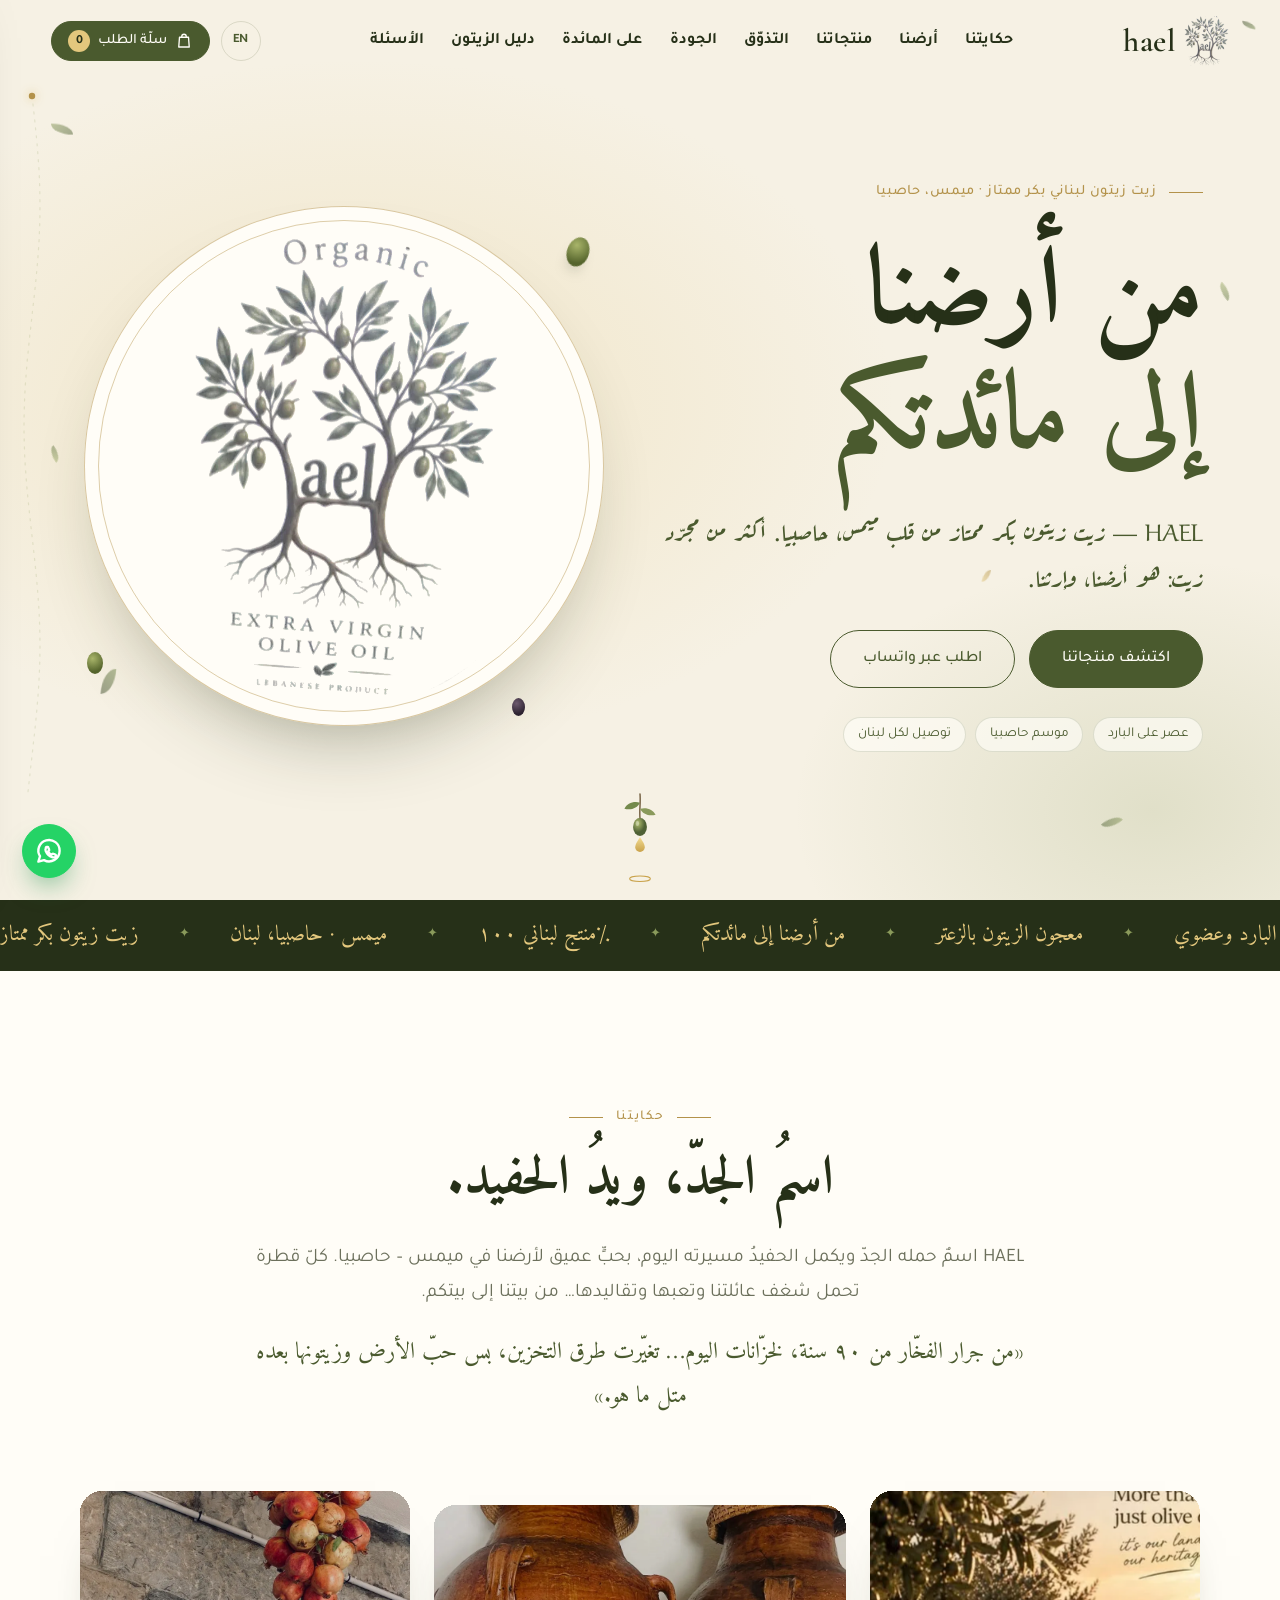
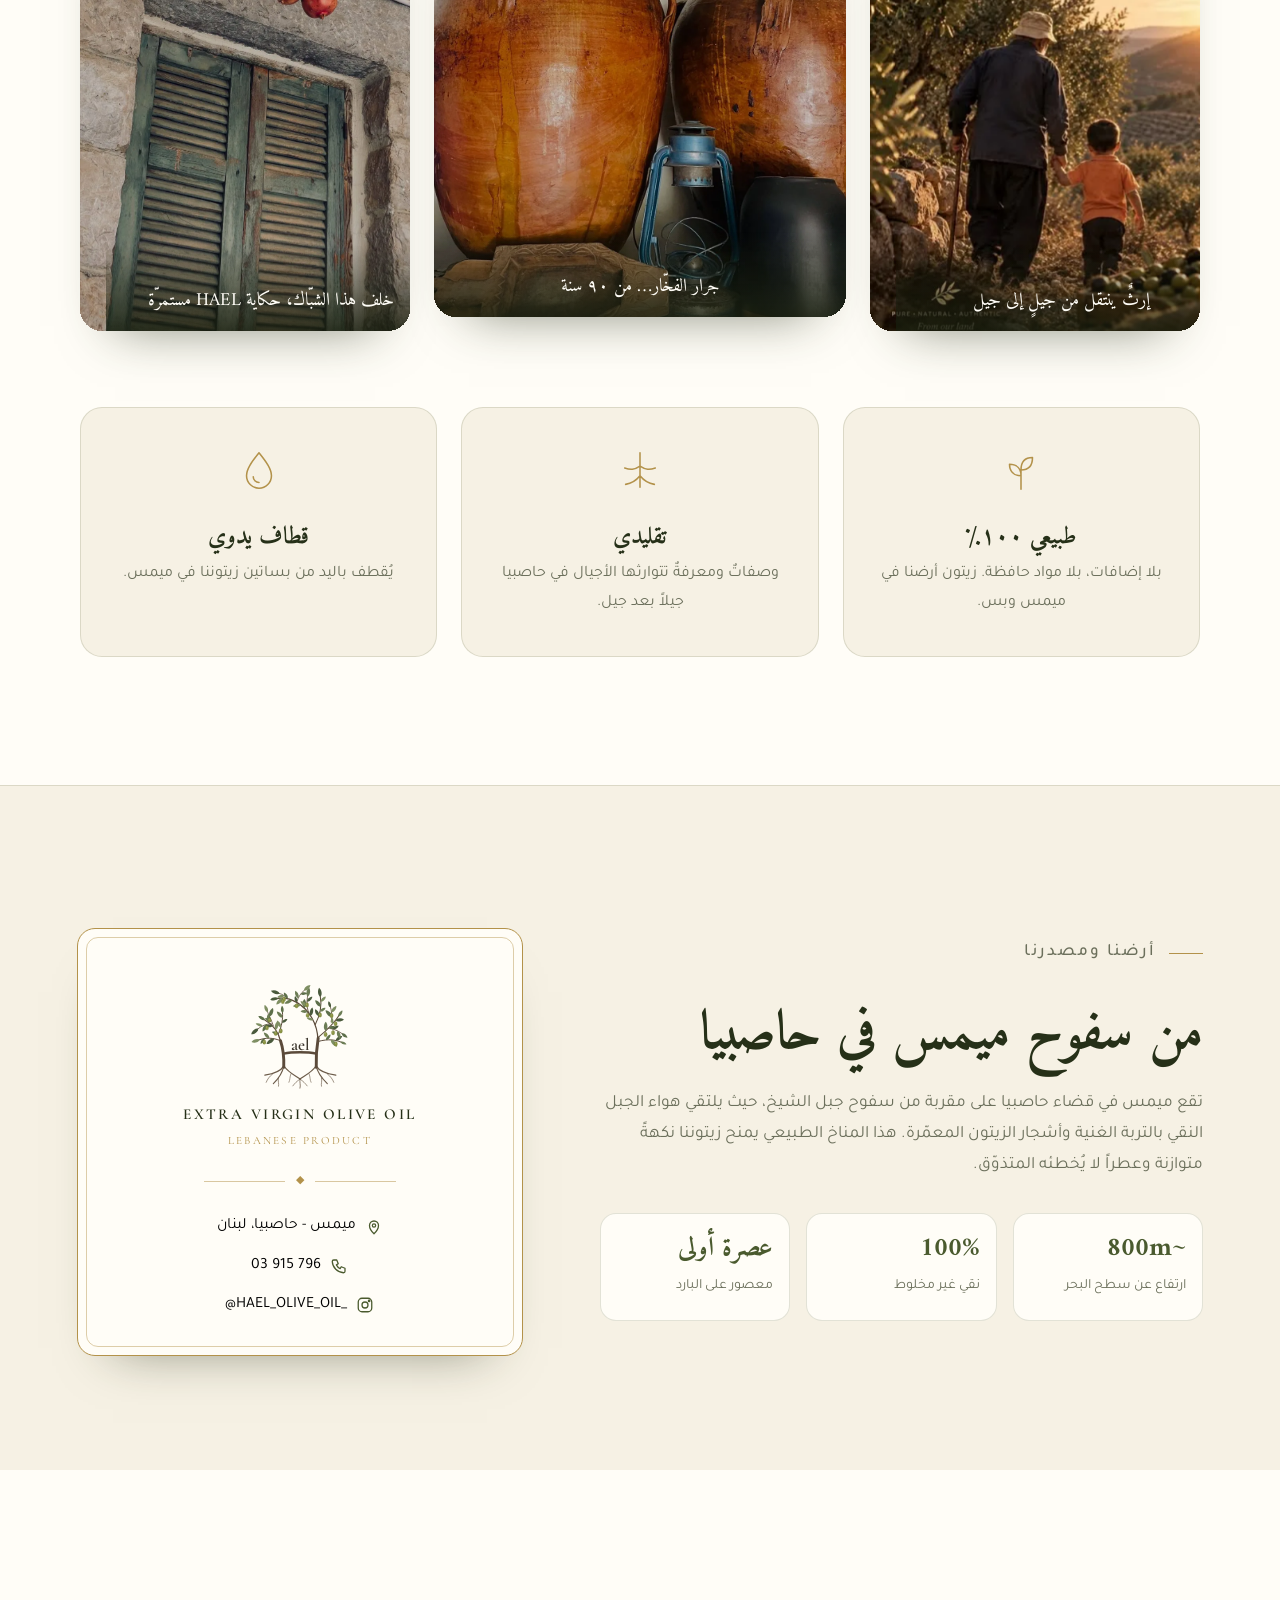
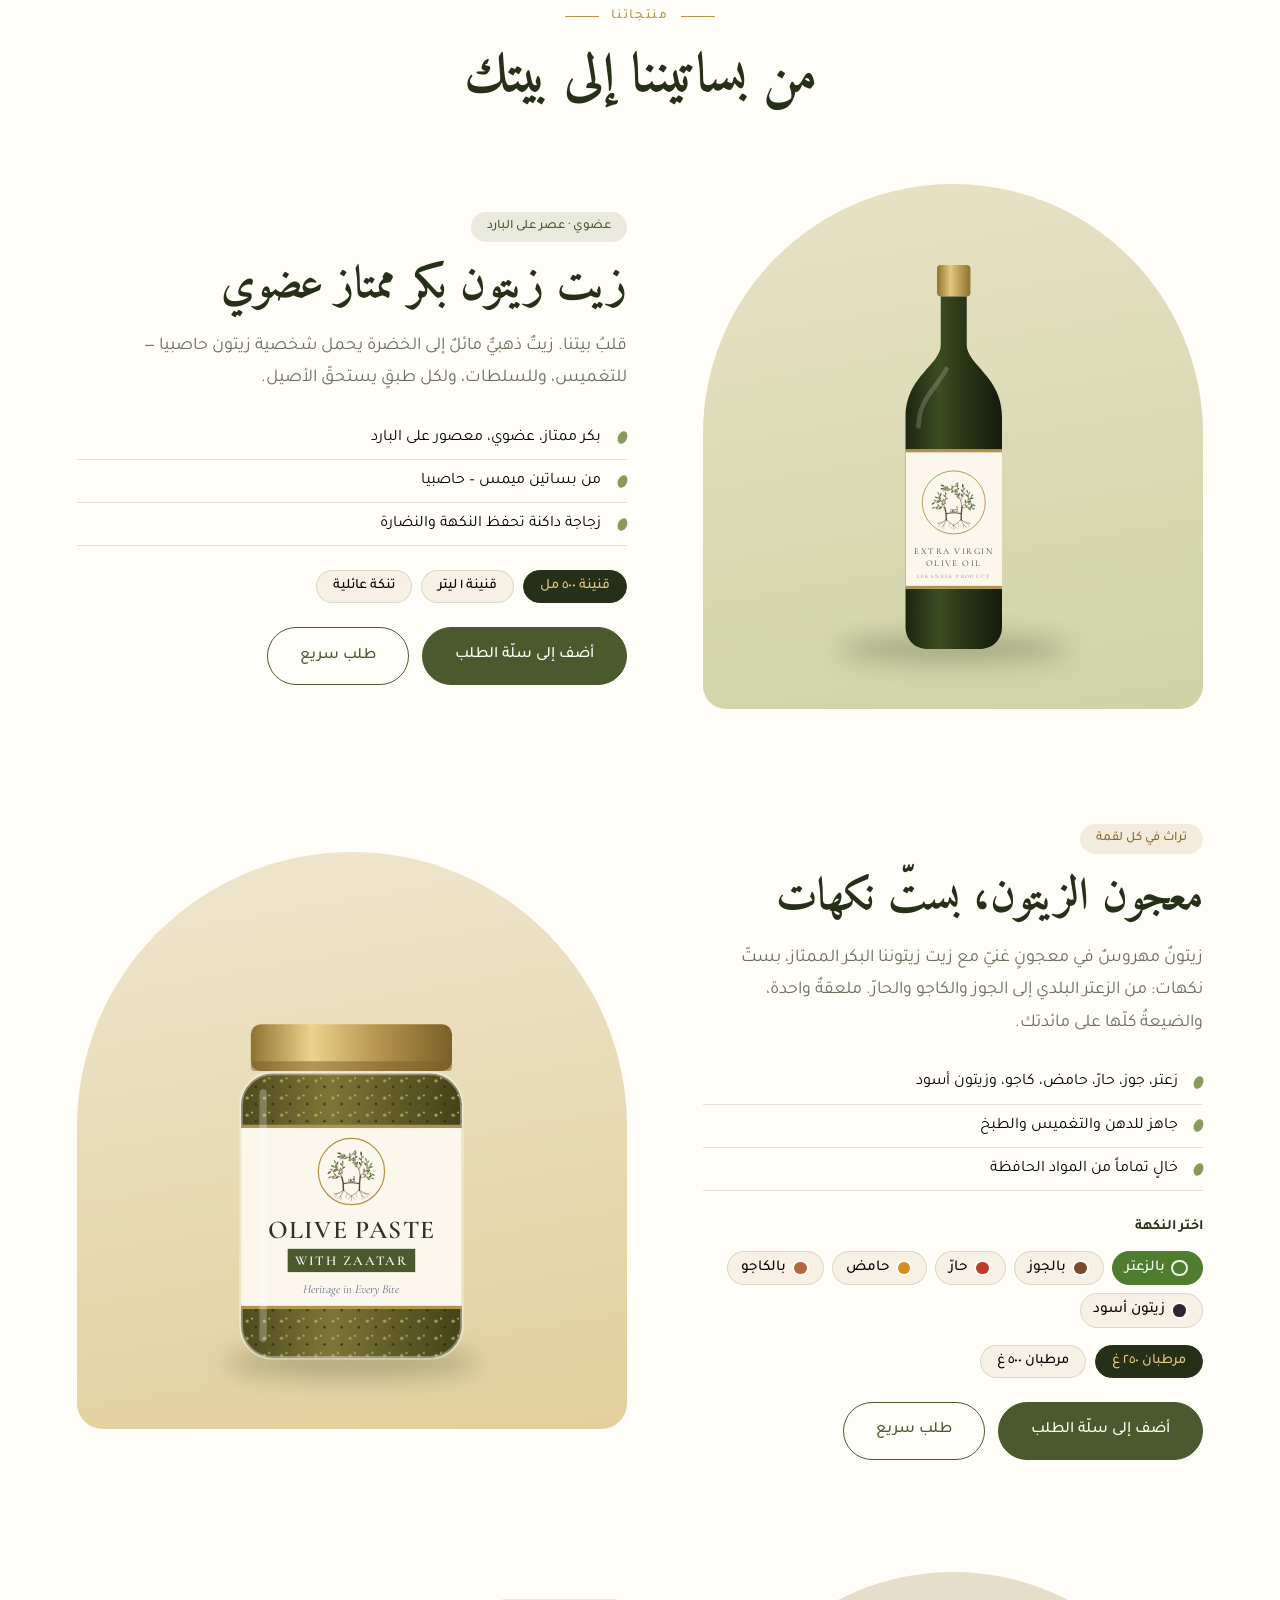
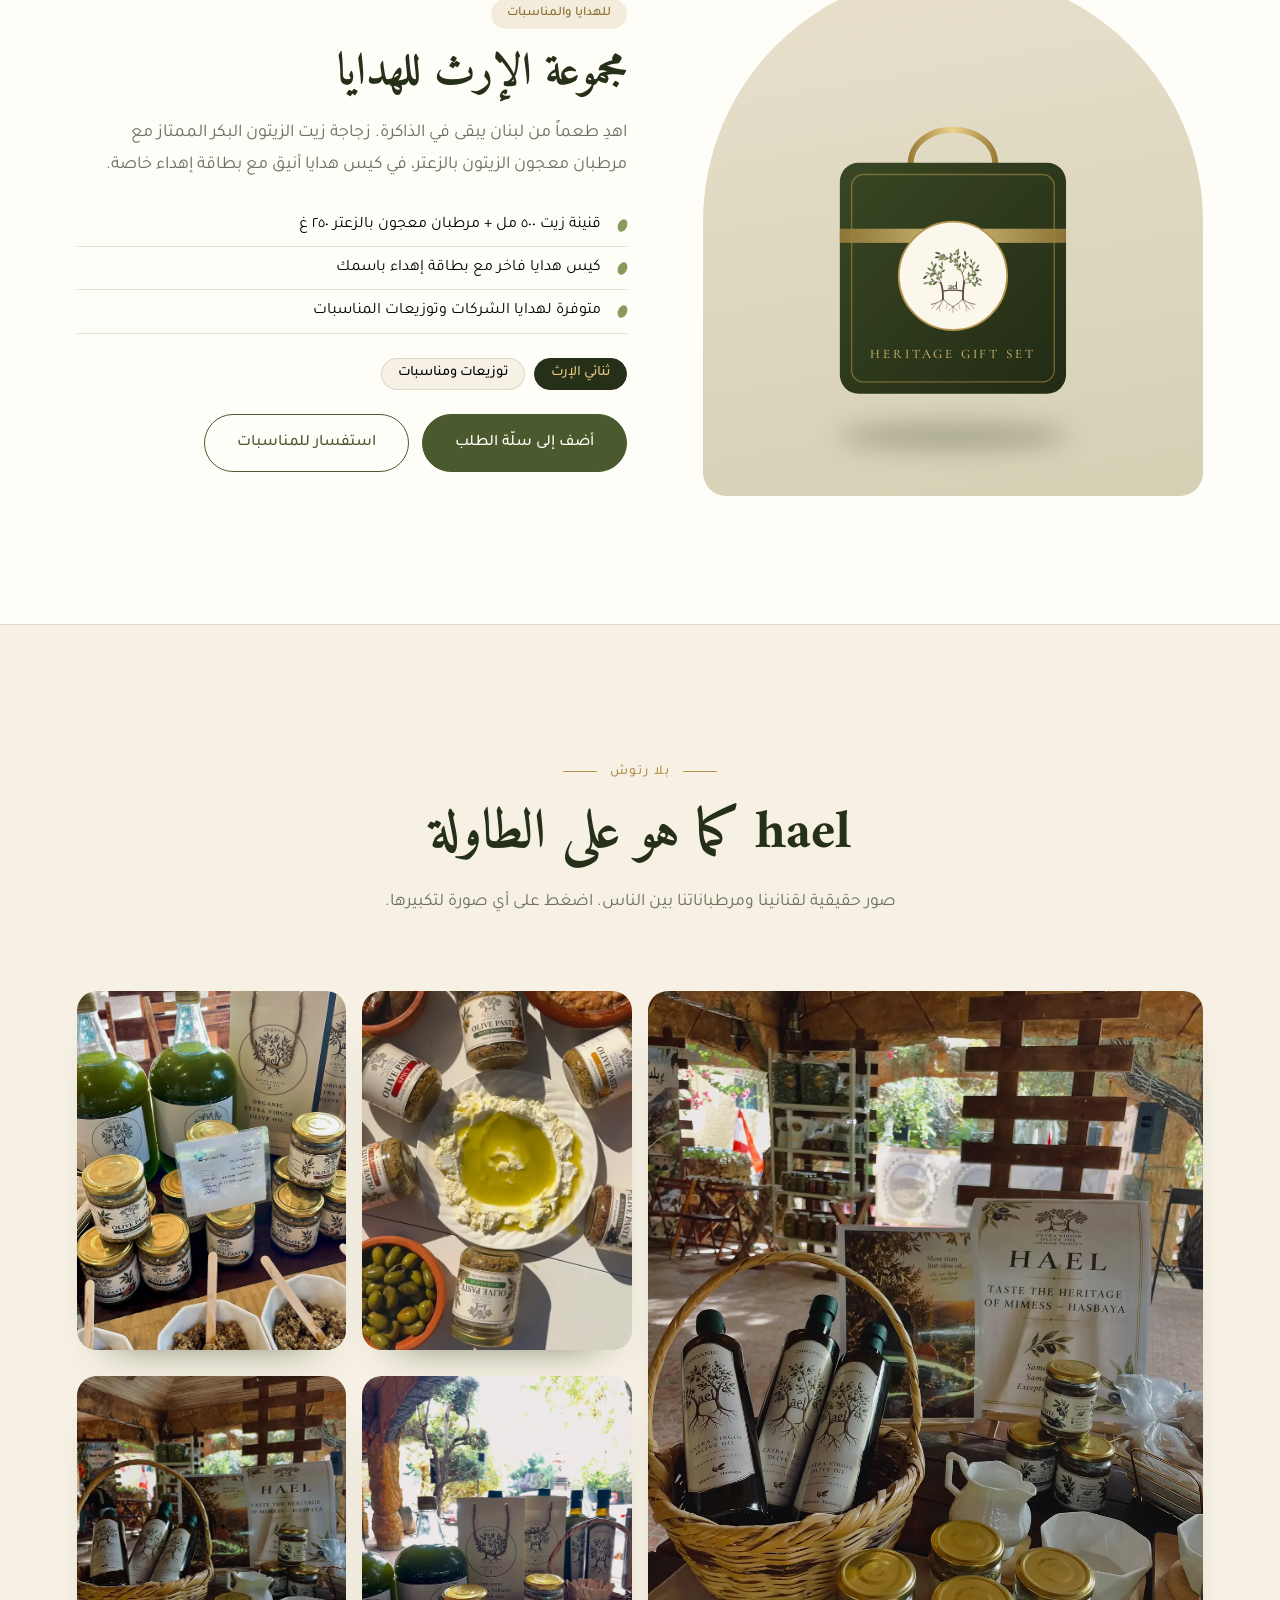
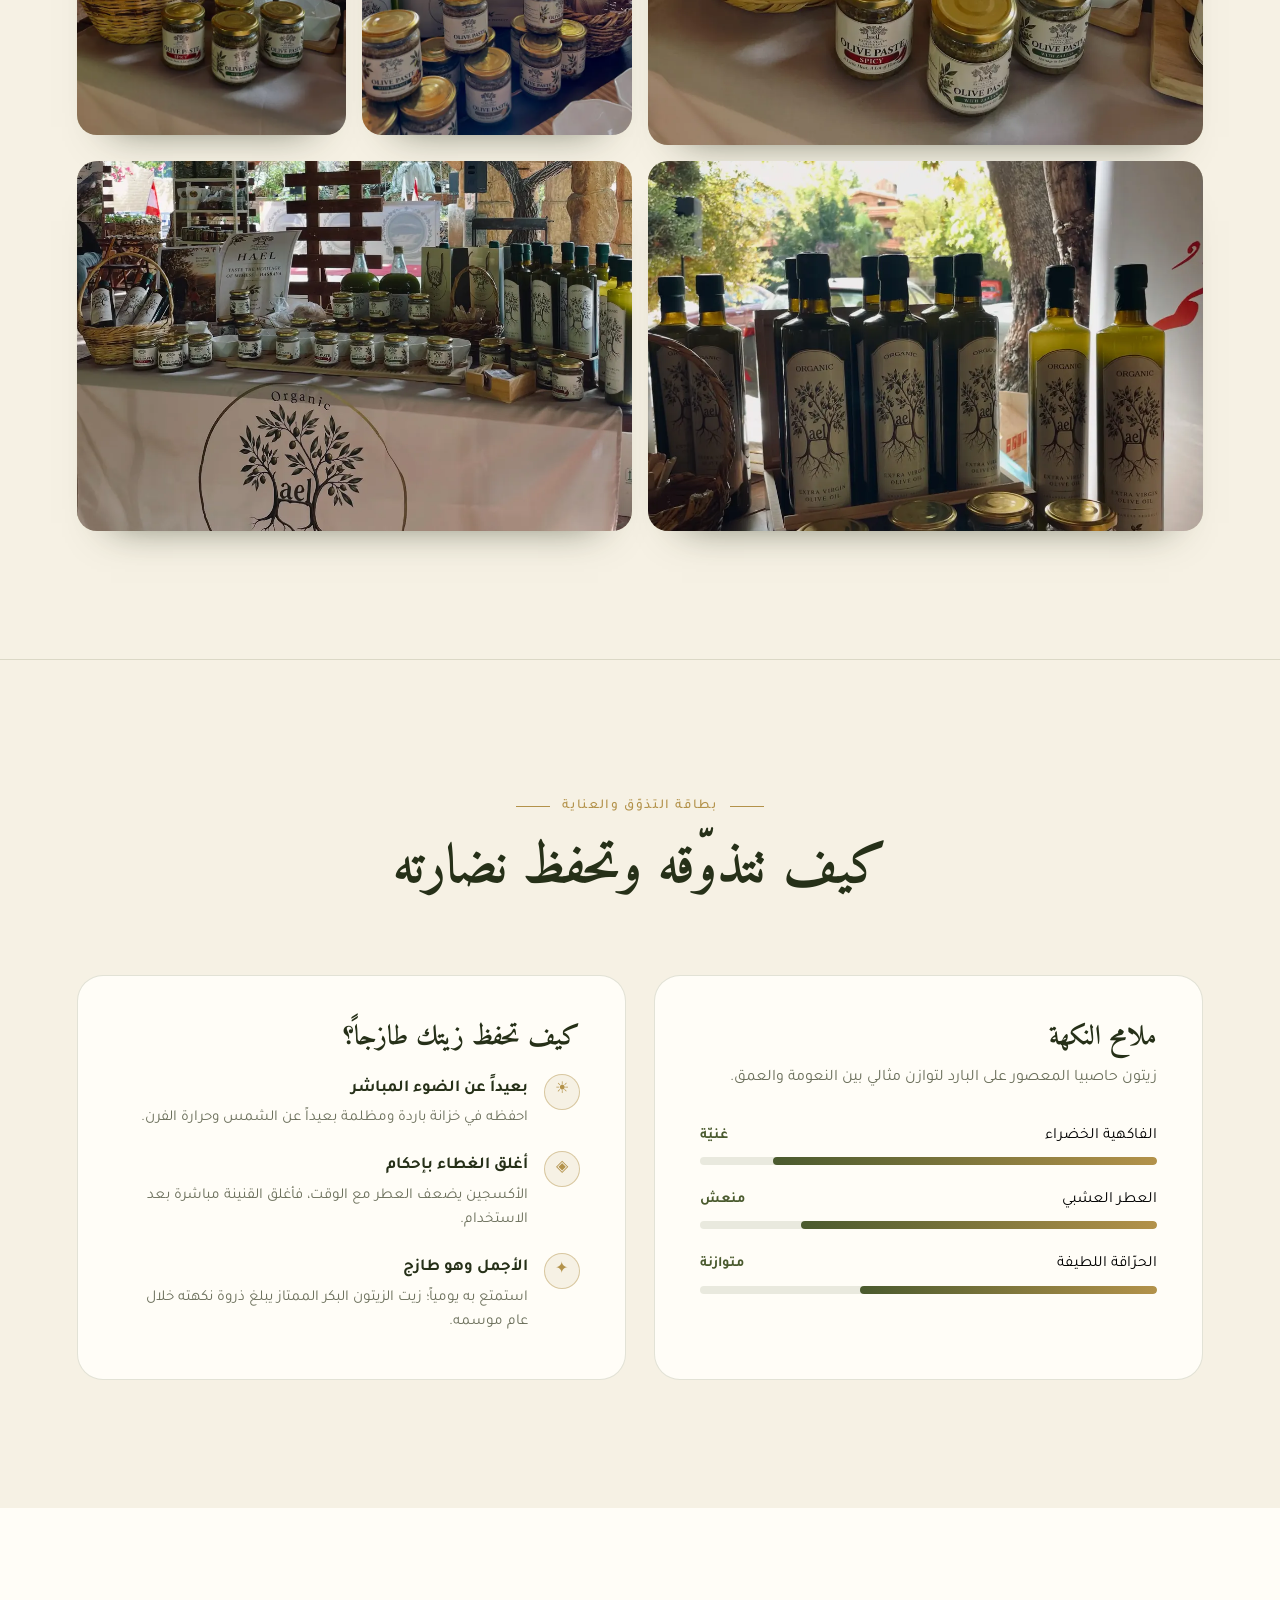
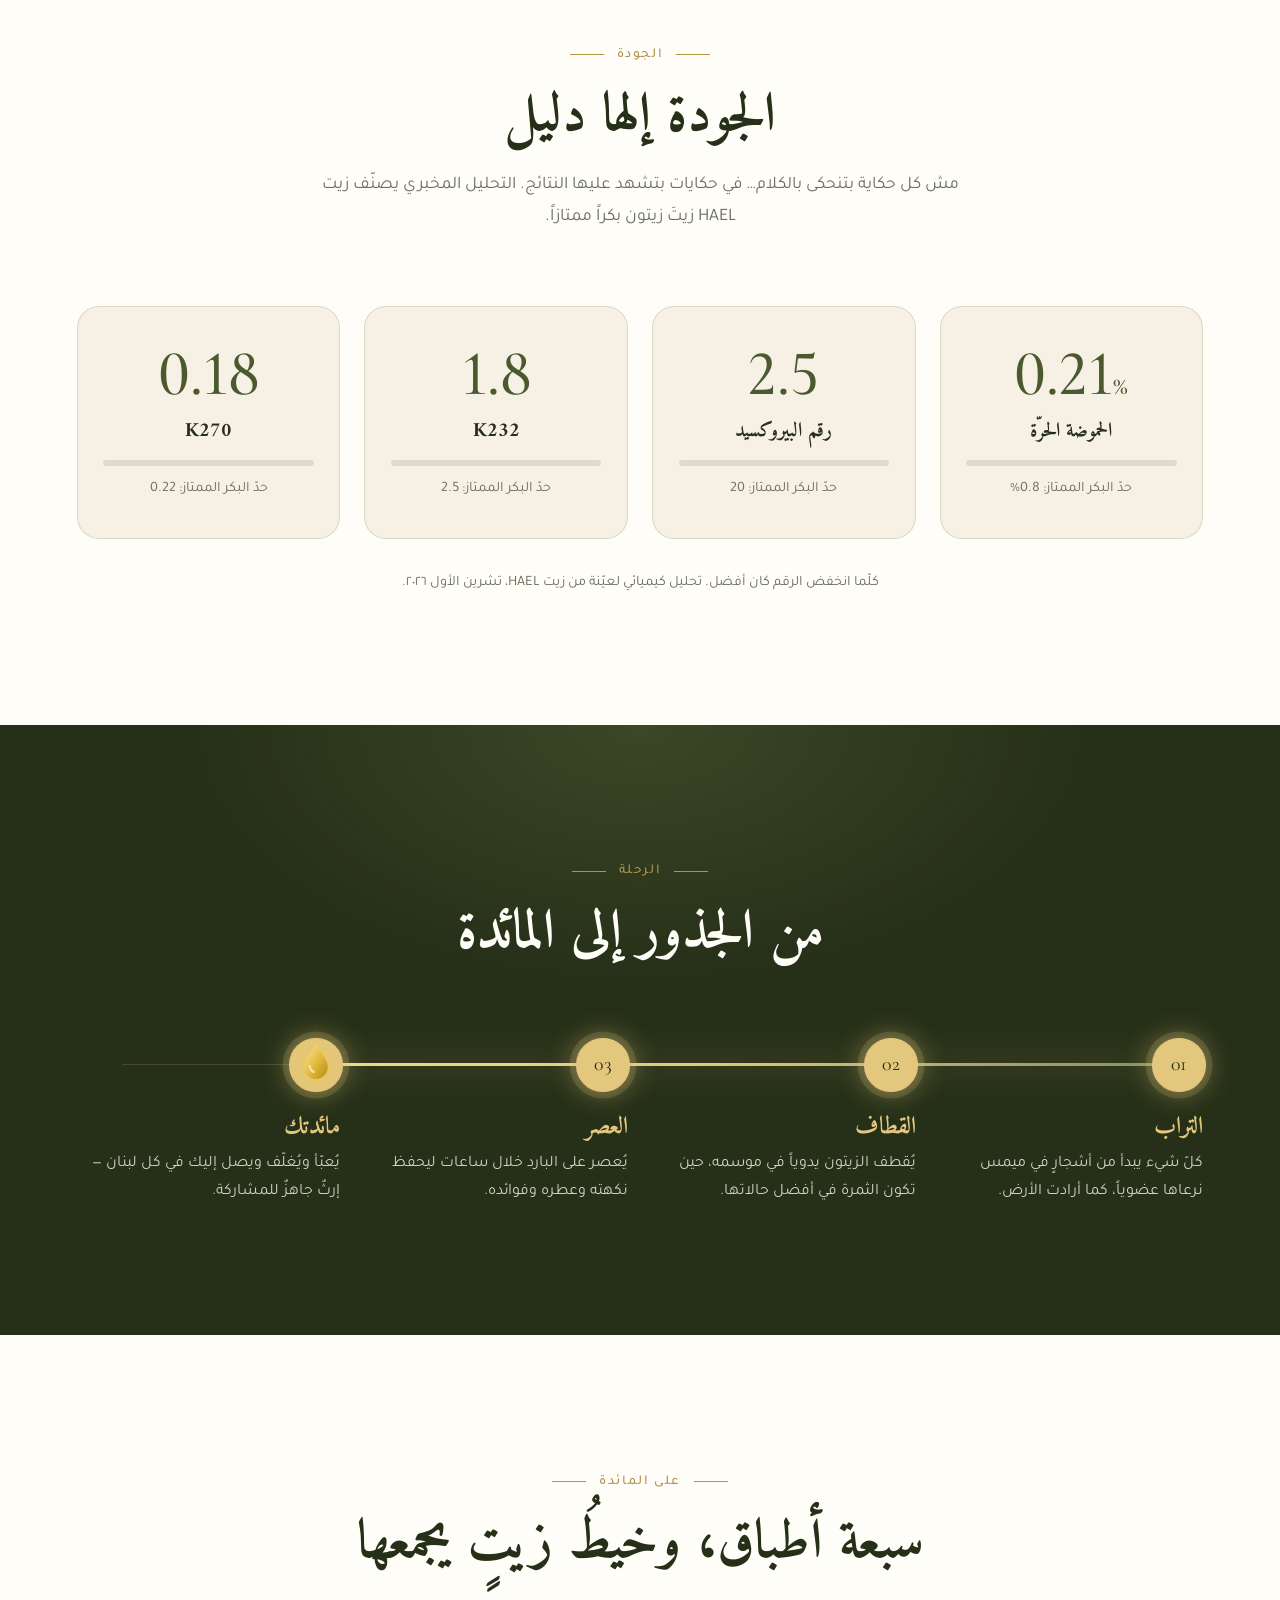
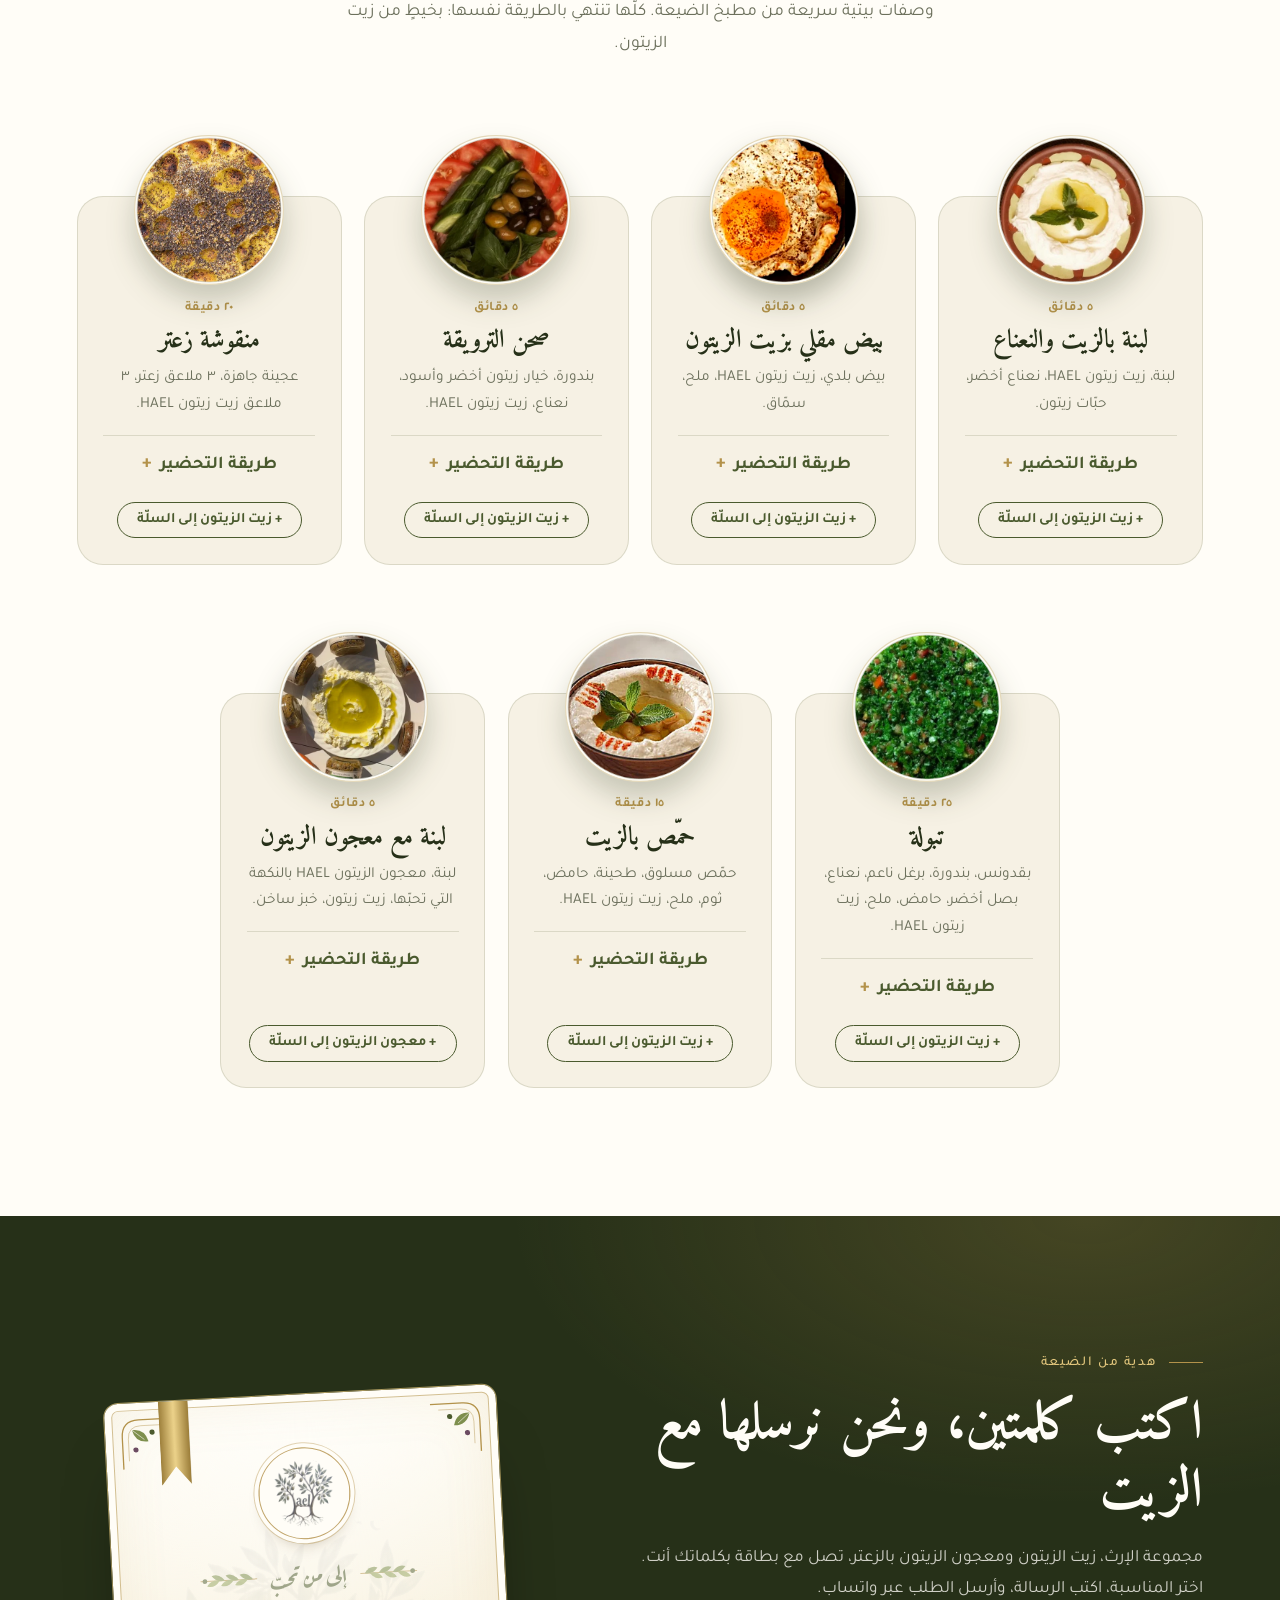
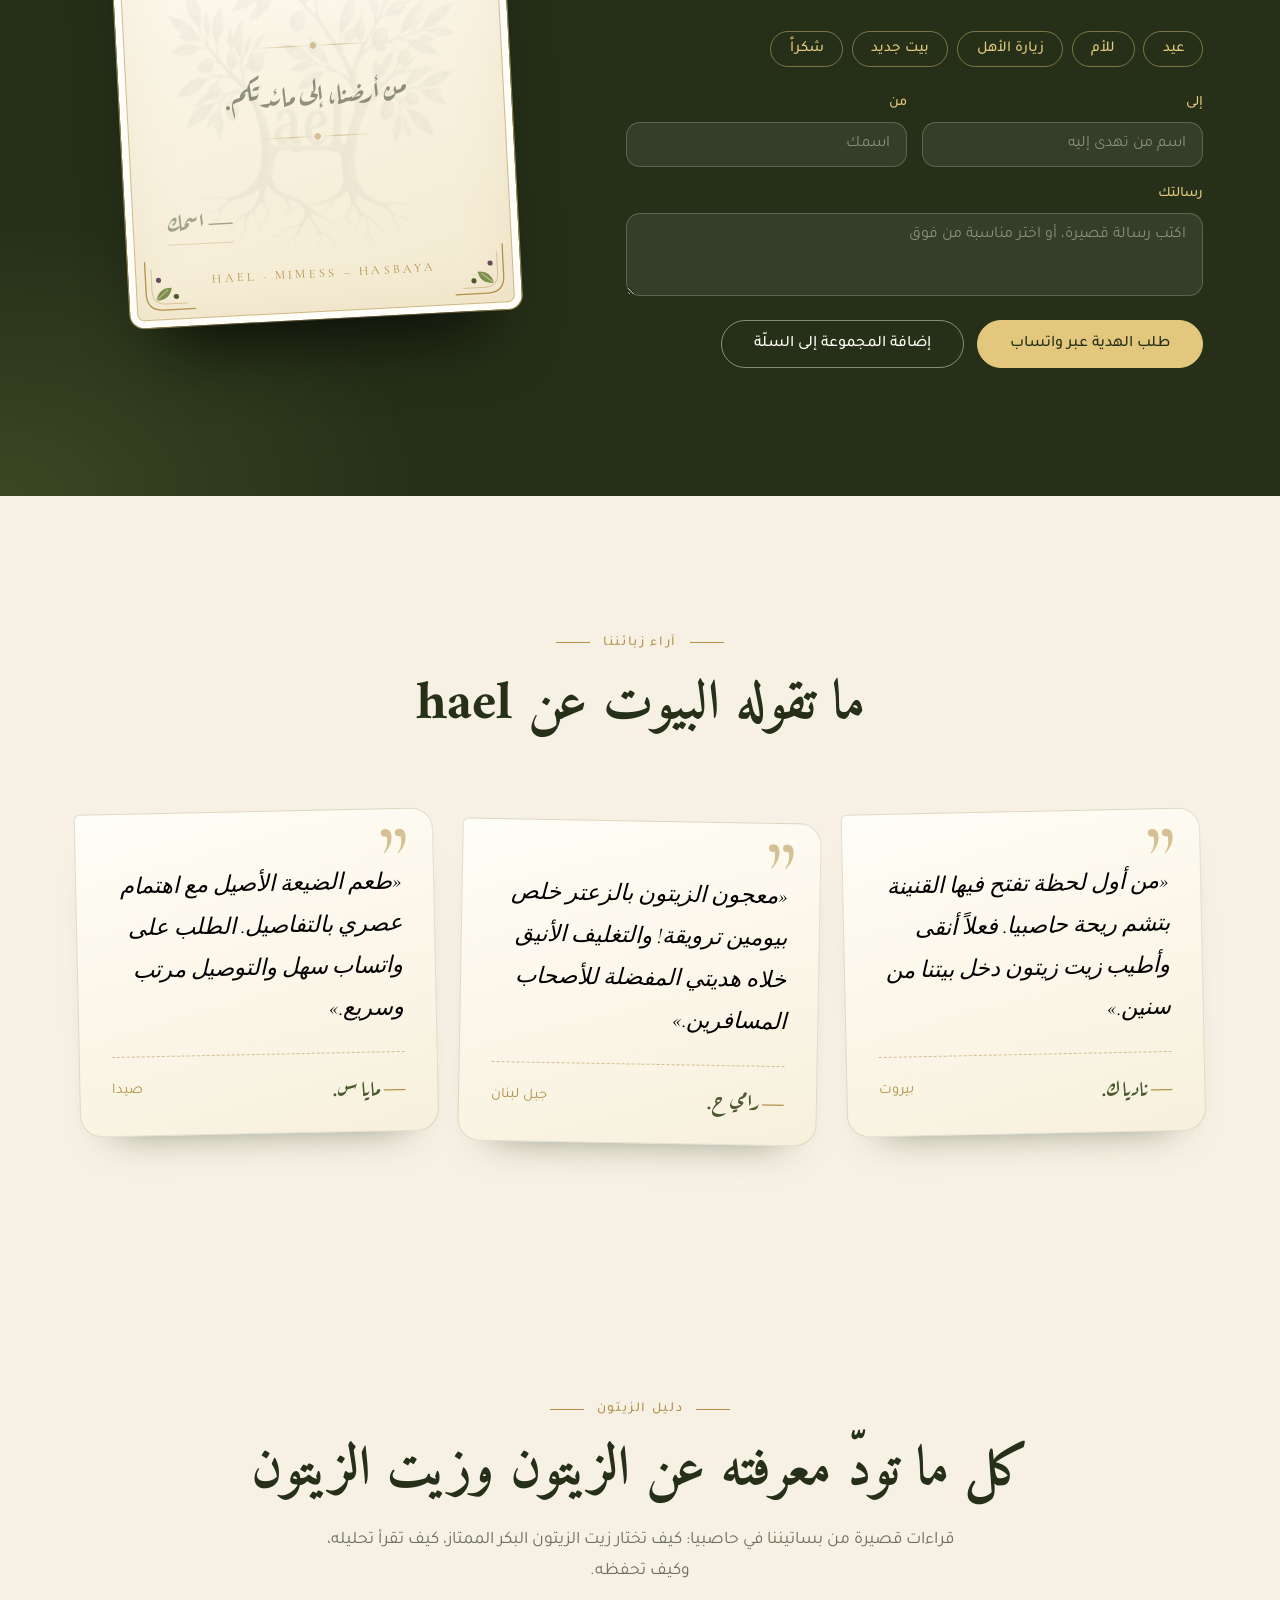
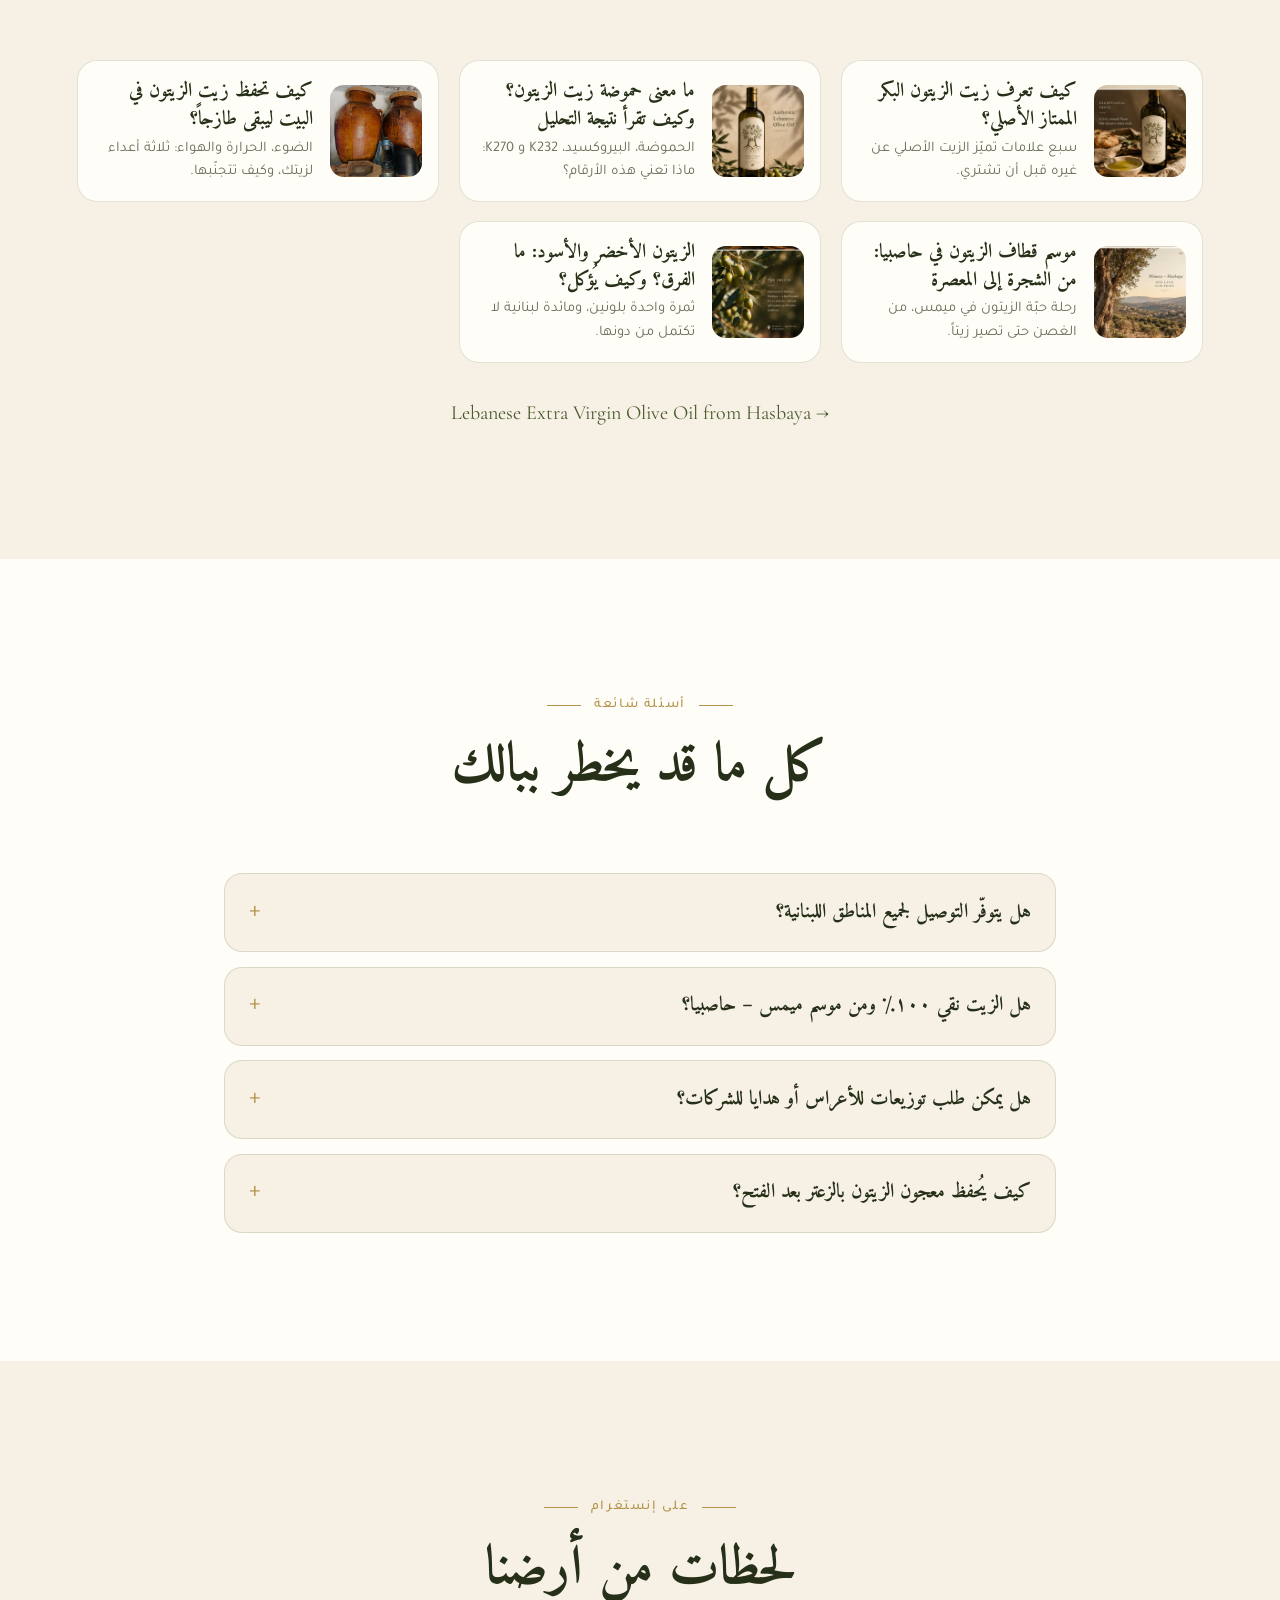
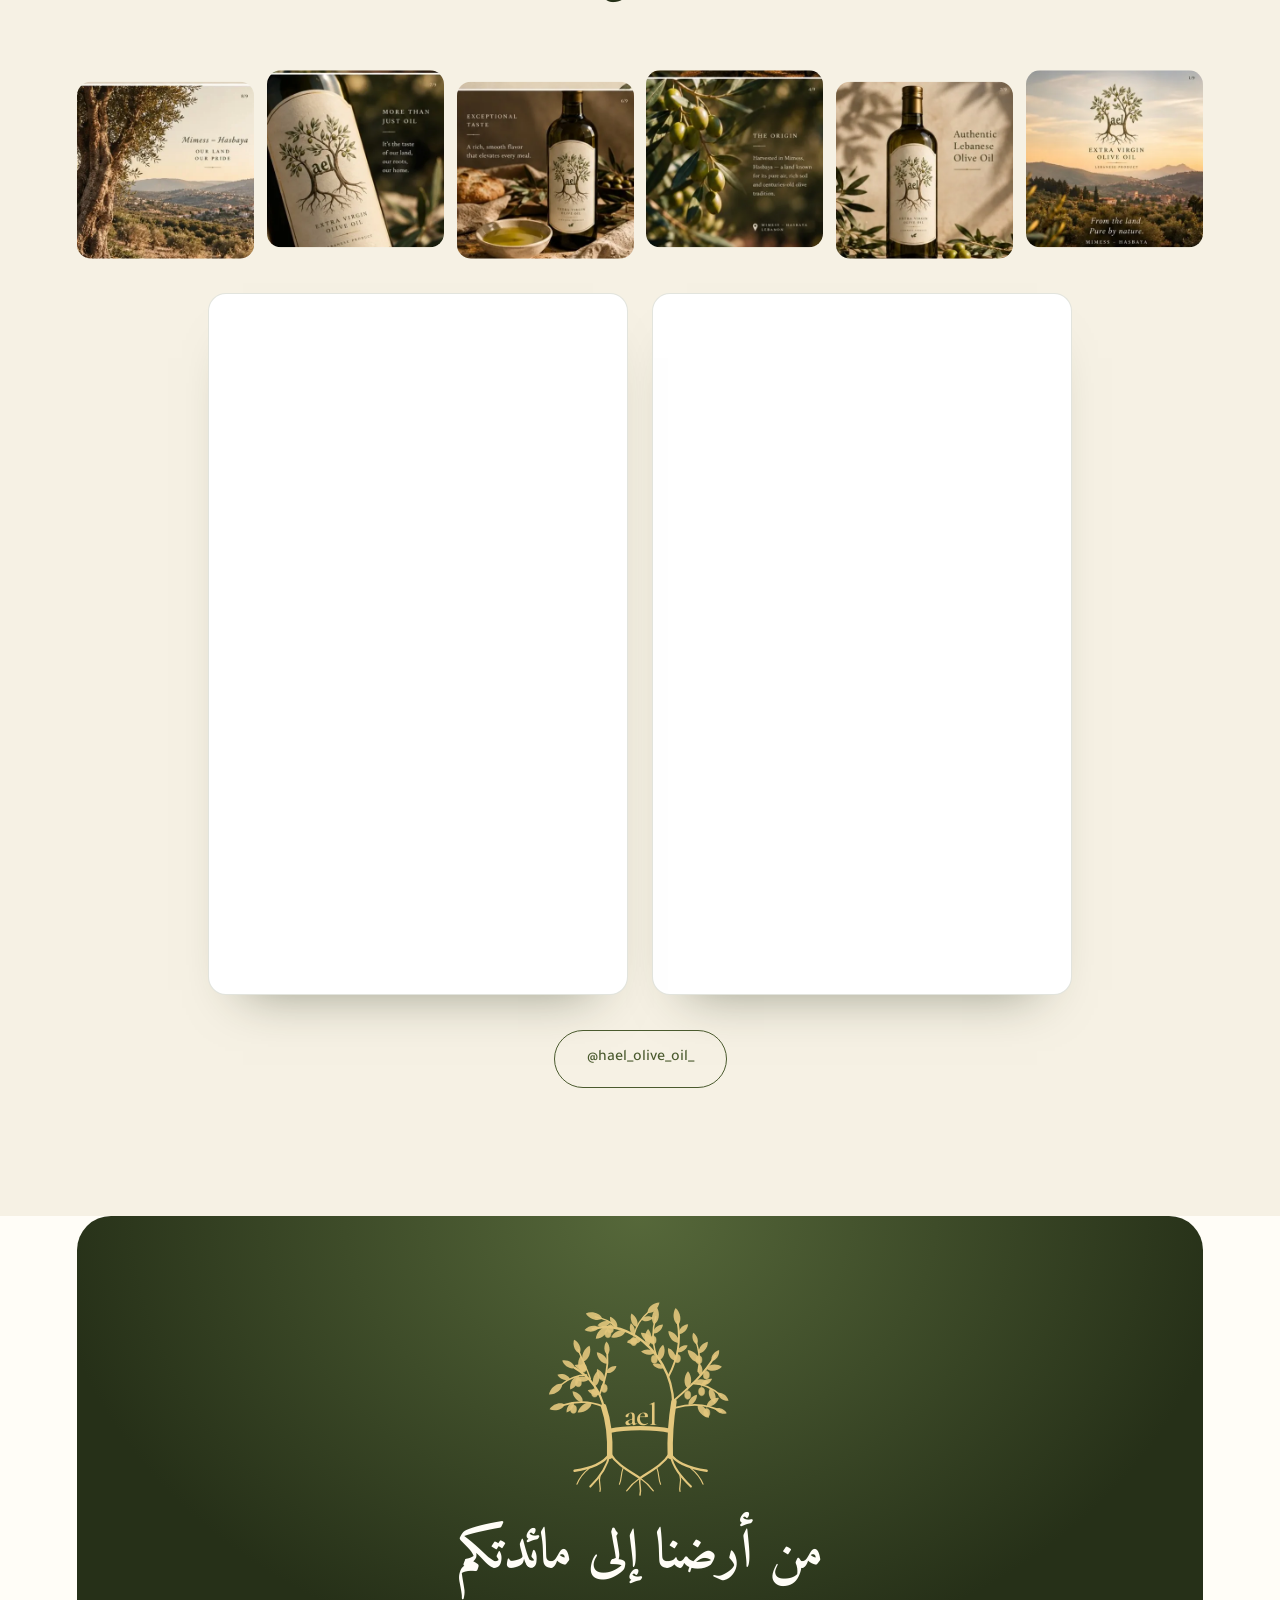
==== commit be2a71d6: "feat: implement hael brand site with responsive layout and assets" ====
--- a/index.html
+++ b/index.html
@@ -29,7 +29,7 @@
   <link rel="preconnect" href="https://fonts.gstatic.com" crossorigin>
   <link href="https://fonts.googleapis.com/css2?family=Amiri:ital,wght@0,400;0,700;1,400&family=Aref+Ruqaa:wght@400;700&family=Cormorant+Garamond:ital,wght@0,400;0,500;0,600;1,400;1,500&family=Tajawal:wght@300;400;500;700&display=swap" rel="stylesheet">
   <link rel="preload" as="image" href="assets/img/logo.webp" type="image/webp">
-  <link rel="stylesheet" href="assets/css/style.css?v=20261220">
+  <link rel="stylesheet" href="assets/css/style.css?v=20261222">
 </head>
 <body>
 
@@ -420,25 +420,25 @@
       <p class="section-sub reveal" data-en="Real photos of our bottles and jars among people. Tap any photo to enlarge it.">صور حقيقية لقنانينا ومرطباناتنا بين الناس. اضغط على أي صورة لتكبيرها.</p>
     </header>
     <div class="gallery__grid">
-      <a class="shotg shotg--big reveal" href="assets/img/gallery/g1.webp" data-full-w="1350" data-full-h="1800">
+      <a class="shotg shotg--big reveal" href="assets/img/gallery/g1.webp" data-full-w="1050" data-full-h="1400">
         <img src="assets/img/gallery/g1-t.webp" alt="سلّة قناني زيت زيتون HAEL البكر الممتاز مع مرطبانات معجون الزيتون" data-alt-en="A basket of HAEL extra virgin olive oil bottles with jars of olive paste" loading="lazy" width="1100" height="1467" style="object-position:50% 60%">
       </a>
       <a class="shotg reveal" href="assets/img/gallery/g2.webp" data-full-w="720" data-full-h="1280">
         <img src="assets/img/gallery/g2-t.webp" alt="صحن لبنة بزيت الزيتون تحيط به مرطبانات معجون الزيتون HAEL بنكهاته" data-alt-en="Labneh with olive oil, surrounded by HAEL olive paste jars in several flavours" loading="lazy" width="640" height="1138" style="object-position:50% 62%">
       </a>
-      <a class="shotg reveal" href="assets/img/gallery/g3.webp" data-full-w="1350" data-full-h="1800">
+      <a class="shotg reveal" href="assets/img/gallery/g3.webp" data-full-w="1050" data-full-h="1400">
         <img src="assets/img/gallery/g3-t.webp" alt="زيت زيتون بلدي في قناني زجاج كبيرة مع مرطبانات معجون الزيتون" data-alt-en="Fresh olive oil in large glass demijohns beside jars of olive paste" loading="lazy" width="640" height="853" style="object-position:50% 45%">
       </a>
-      <a class="shotg reveal" href="assets/img/gallery/g4.webp" data-full-w="1350" data-full-h="1800">
+      <a class="shotg reveal" href="assets/img/gallery/g4.webp" data-full-w="1050" data-full-h="1400">
         <img src="assets/img/gallery/g4-t.webp" alt="مرطبانات معجون الزيتون HAEL وكيس الهدايا" data-alt-en="HAEL olive paste jars stacked in front of the gift bag" loading="lazy" width="640" height="853" style="object-position:50% 55%">
       </a>
-      <a class="shotg reveal" href="assets/img/gallery/g5.webp" data-full-w="1350" data-full-h="1800">
+      <a class="shotg reveal" href="assets/img/gallery/g5.webp" data-full-w="1050" data-full-h="1400">
         <img src="assets/img/gallery/g5-t.webp" alt="تذوّق معجون الزيتون وزيت الزيتون على طاولة HAEL" data-alt-en="Tasting table with HAEL olive paste and olive oil" loading="lazy" width="640" height="853" style="object-position:50% 50%">
       </a>
-      <a class="shotg shotg--wide reveal" href="assets/img/gallery/g6.webp" data-full-w="1350" data-full-h="1800">
+      <a class="shotg shotg--wide reveal" href="assets/img/gallery/g6.webp" data-full-w="1050" data-full-h="1400">
         <img src="assets/img/gallery/g6-t.webp" alt="قناني زيت زيتون HAEL مصفوفة على طاولة العرض" data-alt-en="HAEL olive oil bottles lined up on the stand" loading="lazy" width="1100" height="1467" style="object-position:50% 48%">
       </a>
-      <a class="shotg shotg--wide reveal" href="assets/img/gallery/g7.webp" data-full-w="1350" data-full-h="1800">
+      <a class="shotg shotg--wide reveal" href="assets/img/gallery/g7.webp" data-full-w="1050" data-full-h="1400">
         <img src="assets/img/gallery/g7-t.webp" alt="طاولة HAEL كاملة: زيت الزيتون ومعجون الزيتون وشعار العلامة" data-alt-en="The full HAEL stand: olive oil, olive paste and the brand emblem" loading="lazy" width="1100" height="1467" style="object-position:50% 78%">
       </a>
     </div>
@@ -1132,7 +1132,7 @@
   </a>
   <div class="toast" id="toast" role="status" aria-live="polite"></div>
 
-  <script src="assets/js/main.js?v=20261220"></script>
-  <script src="assets/js/motion.js?v=20261220"></script>
+  <script src="assets/js/main.js?v=20261222"></script>
+  <script src="assets/js/motion.js?v=20261222"></script>
 </body>
 </html>
--- a/assets/css/style.css
+++ b/assets/css/style.css
@@ -864,7 +864,8 @@
 @media (max-width: 600px) { .hero__lead { font-size: 1.3rem; } }
 
 /* ---------- Recipes ---------- */
-.recipes { display: grid; grid-template-columns: repeat(3, 1fr); gap: 5.5rem 1.6rem; max-width: 72rem; margin: 4.5rem auto 0; }
+.recipes { display: flex; flex-wrap: wrap; justify-content: center; gap: 8rem 1.4rem; max-width: 84rem; margin: 8.5rem auto 0; }
+.recipe { flex: 0 1 calc((100% - 4.2rem) / 4); }
 .recipe {
   position: relative; display: flex; flex-direction: column; align-items: center; text-align: center;
   padding: 6.2rem 1.6rem 1.6rem; border-radius: 26px; background: var(--cream); border: 1px solid var(--line);
@@ -877,8 +878,8 @@
 }
 .recipe:hover .recipe__plate { rotate: 14deg; scale: 1.06; }
 .recipe__plate .oil {
-  fill: none; stroke: #d9a531; stroke-linecap: round; stroke-linejoin: round; opacity: .92;
-  stroke-dasharray: 1; stroke-dashoffset: 1; transition: stroke-dashoffset 2.2s ease-in-out .5s;
+  fill: none; stroke: #e2bb34; stroke-linecap: round; stroke-linejoin: round; opacity: .9;
+  stroke-dasharray: 1; stroke-dashoffset: 1; transition: stroke-dashoffset 1.9s ease-in-out 1.5s;
 }
 .recipe.is-in .oil { stroke-dashoffset: 0; }
 .recipe__time { font-size: .82rem; font-weight: 700; letter-spacing: .04em; color: var(--gold); margin-bottom: .3rem; }
@@ -907,8 +908,8 @@
   color: var(--olive); font: 700 .9rem var(--body); cursor: pointer; transition: background .3s, color .3s, transform .3s var(--ease);
 }
 .recipe__add:hover { background: var(--olive); color: var(--paper); transform: translateY(-2px); }
-@media (max-width: 1000px) { .recipes { grid-template-columns: repeat(2, 1fr); } }
-@media (max-width: 640px) { .recipes { grid-template-columns: 1fr; max-width: 26rem; } }
+@media (max-width: 1250px) { .recipes { max-width: 48rem; } .recipe { flex-basis: calc((100% - 1.4rem) / 2); } }
+@media (max-width: 640px) { .recipes { max-width: 26rem; } .recipe { flex-basis: 100%; } }
 
 /* ---------- Gift card writer ---------- */
 .gift {
@@ -1022,3 +1023,283 @@
 .flavor.is-active { background: var(--fc); border-color: var(--fc); color: #fffdf7; }
 .product__art--paste { transition: box-shadow .6s; box-shadow: inset 0 -140px 120px -110px var(--flavor, transparent); }
 .jar__band { transition: fill .5s; }
+
+/* ---------- Recipes: the bottle pours, the plates glow ---------- */
+.recipe__plate { z-index: 1; }
+.recipe__halo {
+  position: absolute; top: -5.7rem; left: 50%; width: 13rem; height: 13rem; margin-left: -6.5rem; border-radius: 50%; pointer-events: none;
+  background: radial-gradient(circle, rgba(232, 184, 62, .6) 42%, rgba(232, 184, 62, .22) 58%, transparent 72%);
+  opacity: 0; transition: opacity 1.2s 1.6s;
+}
+.recipe.is-in .recipe__halo { opacity: 1; animation: plate-glow 3.4s ease-in-out 2.8s infinite; }
+@keyframes plate-glow { 0%, 100% { opacity: 1; scale: 1; } 50% { opacity: .45; scale: .94; } }
+.recipe__shine {
+  position: absolute; top: -4.2rem; left: 50%; width: 10rem; height: 10rem; margin-left: -5rem; border-radius: 50%;
+  overflow: hidden; pointer-events: none; z-index: 2;
+}
+.recipe__shine::before {
+  content: ""; position: absolute; top: -30%; left: 0; width: 34%; height: 160%; rotate: 24deg; translate: -260% 0;
+  background: linear-gradient(90deg, transparent, rgba(255, 255, 255, .7), transparent);
+}
+.recipe.is-in .recipe__shine::before { animation: plate-shine 5.5s ease-in-out 2.2s infinite; }
+@keyframes plate-shine { 0% { translate: -260% 0; } 22%, 100% { translate: 420% 0; } }
+.pour { position: absolute; top: -6.6rem; left: 50%; width: 0; height: 0; pointer-events: none; }
+.pour__bottle {
+  position: absolute; left: -4px; top: -16px; z-index: 4; transform-origin: 4px 16px; scale: 1.7; opacity: 0; overflow: visible;
+  filter: drop-shadow(0 10px 8px rgba(38, 48, 24, .35));
+}
+/* the stream: clear oil with a line of light in it, wavering slightly as it falls */
+.pour__stream { position: absolute; left: -5px; top: 1px; width: 10px; height: 7.3rem; z-index: 3; filter: url(#oilWobble); }
+.pour__stream b {
+  position: absolute; inset: 0; opacity: 0; transform-origin: 50% 0;
+  clip-path: polygon(8% 0, 92% 0, 66% 100%, 34% 100%);
+  background: linear-gradient(90deg,
+    rgba(128, 104, 0, .78) 0, rgba(196, 170, 22, .8) 22%, rgba(255, 252, 214, .9) 37%, rgba(226, 204, 58, .78) 50%,
+    rgba(204, 178, 28, .8) 76%, rgba(120, 98, 0, .8) 100%);
+}
+.pour__splash {
+  position: absolute; left: -.8rem; top: 6.75rem; width: 1.6rem; height: 1rem; z-index: 3; border-radius: 50%; opacity: 0;
+  border: 1.5px solid rgba(255, 250, 200, .85); box-shadow: 0 0 0 4px rgba(255, 250, 200, .16);
+}
+/* oil on the plate: transparent, so it tints the food under it instead of covering it */
+.pour__pool, .pour__gloss {
+  position: absolute; left: -2.3rem; top: 5.6rem; width: 4.6rem; height: 3.7rem; z-index: 2; opacity: 0; scale: .1; display: none;
+  border-radius: 46% 54% 43% 57% / 55% 45% 56% 44%;
+  transition: opacity 1.6s ease 1.4s, scale 0s 3s;
+}
+.pour__pool {
+  mix-blend-mode: multiply; filter: url(#oilEdge);
+  background: radial-gradient(ellipse at 50% 46%, rgba(246, 222, 96, .92) 0, rgba(236, 208, 70, .9) 55%, rgba(206, 172, 34, .95) 88%, rgba(190, 150, 20, .7) 100%);
+}
+.pour__gloss {
+  background:
+    radial-gradient(ellipse 20% 12% at 31% 29%, rgba(255, 255, 246, .95), transparent 100%),
+    radial-gradient(ellipse 9% 6% at 45% 22%, rgba(255, 255, 246, .7), transparent 100%),
+    radial-gradient(ellipse 13% 7% at 66% 70%, rgba(255, 255, 240, .45), transparent 100%),
+    radial-gradient(ellipse at 50% 50%, transparent 62%, rgba(255, 244, 170, .28) 80%, transparent 94%);
+  filter: blur(.4px);
+}
+.recipe--photo .pour__pool, .recipe--photo .pour__gloss { display: block; }
+.recipe.is-pouring .pour__pool, .recipe.is-oiled:hover .pour__pool { opacity: 1; scale: 1; transition: opacity .6s ease 1.5s, scale 2.5s cubic-bezier(.16, .7, .3, 1) 1.5s; }
+.recipe.is-pouring .pour__gloss, .recipe.is-oiled:hover .pour__gloss { opacity: 1; scale: 1; transition: opacity 1.2s ease 2.1s, scale 2.5s cubic-bezier(.16, .7, .3, 1) 1.5s; }
+.recipe.is-pouring .pour__bottle { animation: pour-bottle 4.2s cubic-bezier(.45, 0, .3, 1) both; }
+.recipe.is-pouring .pour__stream b { animation: pour-stream 4.2s linear both; }
+.recipe.is-pouring .pour__splash { animation: pour-splash .7s ease-out 1.55s 3; }
+/* drawn plates: the golden thread appears only once the oil is poured, and stays */
+.recipe.is-in .oil { stroke-dashoffset: 1; }
+.recipe.is-pouring .oil, .recipe.is-oiled .oil { stroke-dashoffset: 0; }
+@keyframes pour-bottle {
+  0% { opacity: 0; transform: translate(60px, -46px) rotate(38deg); }
+  16% { opacity: 1; transform: translate(0, 0) rotate(26deg); }
+  30% { opacity: 1; transform: translate(0, 0) rotate(-16deg); }
+  68% { opacity: 1; transform: translate(0, 0) rotate(-30deg); }
+  82% { opacity: 1; transform: translate(0, 0) rotate(22deg); }
+  100% { opacity: 0; transform: translate(60px, -46px) rotate(38deg); }
+}
+@keyframes pour-stream {
+  0%, 29% { opacity: 1; clip-path: polygon(8% 0, 92% 0, 80% 0, 20% 0); transform: scaleX(.5); }
+  37% { opacity: 1; clip-path: polygon(8% 0, 92% 0, 66% 100%, 34% 100%); transform: scaleX(1); }
+  50% { transform: scaleX(1.1); }
+  62% { opacity: 1; clip-path: polygon(8% 0, 92% 0, 66% 100%, 34% 100%); transform: scaleX(.8); }
+  69% { opacity: 1; clip-path: polygon(30% 0, 70% 0, 60% 100%, 40% 100%); transform: scaleX(.4); }
+  75% { opacity: 1; clip-path: polygon(40% 100%, 60% 100%, 60% 100%, 40% 100%); transform: scaleX(.3); }
+  76%, 100% { opacity: 0; }
+}
+@keyframes pour-splash { 0% { opacity: .9; scale: .3; } 100% { opacity: 0; scale: 1.7; } }
+
+@media (prefers-reduced-motion: reduce) {
+  .pour, .recipe__shine { display: none; }
+  .recipe.is-in .oil { stroke-dashoffset: 0; }
+  .recipe.is-in .recipe__halo { animation: none; }
+}
+
+/* ---------- Hot dish: steam rising from the pan ---------- */
+.steam { position: absolute; top: -8.4rem; left: 50%; width: 6rem; height: 6rem; margin-left: -3rem; z-index: 2; pointer-events: none; overflow: visible; filter: blur(2.5px); }
+.steam path { fill: none; stroke: rgba(255, 255, 255, .95); stroke-width: 5; stroke-linecap: round; opacity: 0; }
+.recipe.is-in .steam path { animation: steam 3.6s ease-in-out 4s infinite; }
+.recipe.is-in .steam path:nth-child(2) { animation-delay: 5.1s; }
+.recipe.is-in .steam path:nth-child(3) { animation-delay: 6.2s; }
+@keyframes steam {
+  0% { opacity: 0; translate: 0 26px; scale: .8 .7; }
+  35% { opacity: .85; }
+  100% { opacity: 0; translate: 6px -22px; scale: 1.15 1.1; }
+}
+.recipe--hot .recipe__plate { filter: drop-shadow(0 16px 14px rgba(38, 48, 24, .3)) saturate(1.08); }
+@media (prefers-reduced-motion: reduce) { .steam { display: none; } }
+
+/* ---------- Reviews: written by hand ---------- */
+.review {
+  position: relative; padding: 3.2rem 2rem 1.6rem; border-radius: 6px 22px 22px 22px;
+  background: linear-gradient(165deg, #fffdf7, #f7f0dc); box-shadow: 0 26px 40px -34px rgba(38, 48, 24, .6);
+  transition: rotate .6s var(--ease), translate .6s var(--ease), box-shadow .6s;
+}
+.review:nth-child(odd) { rotate: -1.2deg; }
+.review:nth-child(even) { rotate: 1deg; translate: 0 .6rem; }
+.review:hover { rotate: 0deg; translate: 0 -6px; box-shadow: 0 34px 48px -32px rgba(38, 48, 24, .7); }
+.review::before {
+  content: "\201D"; position: absolute; top: .2rem; inset-inline-start: 1.4rem;
+  font-family: var(--latin); font-size: 6rem; line-height: 1; color: var(--gold); opacity: .55;
+}
+.review p { font-family: "Aref Ruqaa", var(--display); font-size: 1.5rem; line-height: 1.95; color: var(--deep); }
+html[lang="en"] .review p { font-family: var(--latin); font-style: italic; font-size: 1.35rem; line-height: 1.6; }
+.review footer { border-top: 1px dashed rgba(179, 146, 74, .55); }
+.review strong { font-family: "Aref Ruqaa", var(--display); font-size: 1.35rem; font-weight: 400; color: var(--olive); }
+.review strong::before { content: "— "; color: var(--gold); }
+html[lang="en"] .review strong { font-family: var(--latin); font-style: italic; }
+/* clearer review text: Amiri (naskh) reads more easily than ruqaa at this size */
+.review p { font-family: var(--display); font-style: italic; font-size: 1.42rem; line-height: 1.85; color: var(--ink); }
+
+/* ---------- Article reader ---------- */
+.reader {
+  position: fixed; inset: 0; z-index: 380; display: flex; justify-content: center; align-items: flex-end;
+  background: rgba(20, 26, 12, .72); backdrop-filter: blur(7px); opacity: 0; transition: opacity .4s;
+}
+.reader[hidden] { display: none; }
+.reader.is-open { opacity: 1; }
+.reader__sheet {
+  position: relative; width: min(100%, 52rem); height: calc(100% - 2.2rem); overflow-y: auto; overscroll-behavior: contain;
+  background: var(--paper); border-radius: 28px 28px 0 0; box-shadow: 0 -30px 80px -20px rgba(0, 0, 0, .6);
+  translate: 0 60px; transition: translate .6s var(--ease);
+}
+.reader.is-open .reader__sheet { translate: 0 0; }
+.reader__bar {
+  position: sticky; top: 0; z-index: 2; display: flex; align-items: center; gap: .9rem; padding: .8rem 1.2rem;
+  background: rgba(255, 253, 247, .92); backdrop-filter: blur(10px); border-bottom: 1px solid var(--line);
+}
+.reader__close {
+  width: 2.6rem; height: 2.6rem; border-radius: 50%; border: 1px solid var(--line); background: var(--cream); color: var(--deep);
+  font-size: 1.6rem; line-height: 1; cursor: pointer; display: grid; place-items: center; transition: background .3s, color .3s, rotate .4s var(--ease);
+}
+.reader__close:hover { background: var(--deep); color: var(--gold-soft); rotate: 90deg; }
+.reader__label { font-weight: 700; color: var(--gold); letter-spacing: .04em; }
+.reader__progress { position: absolute; bottom: -1px; inset-inline-start: 0; height: 3px; width: 100%; background: linear-gradient(90deg, var(--olive), var(--gold)); transform-origin: 100% 50%; scale: 0 1; }
+html[dir="ltr"] .reader__progress, .reader__sheet[dir="ltr"] .reader__progress { transform-origin: 0 50%; }
+.reader__hero { position: relative; margin: 0; height: clamp(220px, 42vw, 380px); overflow: hidden; background: var(--deep); }
+.reader__hero img { width: 100%; height: 100%; object-fit: cover; opacity: .82; scale: 1.08; transition: scale 6s ease-out; }
+.reader.is-open .reader__hero img { scale: 1; }
+.reader__hero figcaption {
+  position: absolute; inset: 0; display: flex; align-items: flex-end; padding: clamp(1.2rem, 4vw, 2.4rem);
+  background: linear-gradient(to top, rgba(20, 26, 12, .88), rgba(20, 26, 12, .15) 65%);
+}
+.reader__hero h2 { color: var(--paper); font-size: clamp(1.7rem, 4.4vw, 2.7rem); line-height: 1.45; margin: 0; }
+.reader__content { padding: clamp(1.4rem, 4vw, 2.6rem) clamp(1.2rem, 5vw, 3.4rem) .6rem; }
+.reader__content > p:first-child { font-size: 1.25rem; color: var(--deep); }
+.reader__content h2 { position: relative; padding-inline-start: 1rem; }
+.reader__content h2::before { content: ""; position: absolute; inset-inline-start: 0; top: .5em; bottom: .35em; width: 3px; border-radius: 2px; background: var(--gold); }
+.reader__more { padding: .6rem clamp(1.2rem, 5vw, 3.4rem) 0; }
+.reader__more h3 { font-size: 1.3rem; margin-bottom: .8rem; color: var(--gold); }
+.reader__more ul { display: flex; flex-wrap: wrap; gap: .55rem; }
+.reader__more a {
+  display: inline-block; padding: .55rem 1.1rem; border-radius: 999px; border: 1px solid var(--line); background: var(--cream);
+  color: var(--deep); font-size: .98rem; transition: background .3s, color .3s, border-color .3s;
+}
+.reader__more a:hover { background: var(--olive); border-color: var(--olive); color: var(--paper); }
+.reader__cta { display: flex; flex-wrap: wrap; gap: .8rem; justify-content: center; padding: 2.2rem 1.2rem 3rem; }
+.reader__sheet.is-loading .reader__content { min-height: 40vh; opacity: .4; }
+@media (max-width: 640px) { .reader__sheet { height: calc(100% - 1rem); border-radius: 20px 20px 0 0; } }
+
+/* WhatsApp button in WhatsApp's own green, so visitors recognise it at a glance */
+.wa-float { background: #25d366; border-color: #25d366; color: #fff; box-shadow: 0 14px 28px -10px rgba(18, 140, 70, .65); }
+.wa-float:hover { background: #1ebe5a; border-color: #1ebe5a; color: #fff; }
+.wa-float svg { width: 30px; height: 30px; stroke-width: 1.9; }
+.wa-float::after {
+  content: ""; position: absolute; inset: 0; border-radius: 50%; border: 2px solid #25d366; pointer-events: none;
+  animation: wa-ring 2.8s ease-out infinite;
+}
+@keyframes wa-ring { 0% { scale: 1; opacity: .7; } 70%, 100% { scale: 1.6; opacity: 0; } }
+@media (prefers-reduced-motion: reduce) { .wa-float::after { animation: none; opacity: 0; } }
+
+/* ---------- Gift card: a finer card ---------- */
+.giftcard {
+  width: min(100%, 24.5rem); aspect-ratio: 5 / 6.7; padding: 3.4rem 2.6rem 2.2rem; border-radius: 14px; overflow: hidden;
+  background:
+    url("data:image/svg+xml,%3Csvg xmlns='http://www.w3.org/2000/svg' width='56' height='56' viewBox='0 0 56 56'%3E%3Cg transform=''%3E%3Cpath d='M3 52 V20 Q3 3 20 3 H52' fill='none' stroke='%23b3924a' stroke-width='1.3'/%3E%3Cpath d='M9 44 V22 Q9 9 22 9 H44' fill='none' stroke='%23b3924a' stroke-width='.6' opacity='.7'/%3E%3Cpath d='M13 13 q13 -1 16 12 q-13 1 -16 -12z' fill='%237d8f4e'/%3E%3Cpath d='M13 13 l12 10' stroke='%23fffdf7' stroke-width='.6'/%3E%3Ccircle cx='33' cy='16' r='2.6' fill='%234a5a2e'/%3E%3Ccircle cx='16' cy='33' r='2.6' fill='%236b4a63'/%3E%3C/g%3E%3C/svg%3E") top 14px left 14px / 56px no-repeat, url("data:image/svg+xml,%3Csvg xmlns='http://www.w3.org/2000/svg' width='56' height='56' viewBox='0 0 56 56'%3E%3Cg transform='translate(56 0) scale(-1 1)'%3E%3Cpath d='M3 52 V20 Q3 3 20 3 H52' fill='none' stroke='%23b3924a' stroke-width='1.3'/%3E%3Cpath d='M9 44 V22 Q9 9 22 9 H44' fill='none' stroke='%23b3924a' stroke-width='.6' opacity='.7'/%3E%3Cpath d='M13 13 q13 -1 16 12 q-13 1 -16 -12z' fill='%237d8f4e'/%3E%3Cpath d='M13 13 l12 10' stroke='%23fffdf7' stroke-width='.6'/%3E%3Ccircle cx='33' cy='16' r='2.6' fill='%234a5a2e'/%3E%3Ccircle cx='16' cy='33' r='2.6' fill='%236b4a63'/%3E%3C/g%3E%3C/svg%3E") top 14px right 14px / 56px no-repeat,
+    url("data:image/svg+xml,%3Csvg xmlns='http://www.w3.org/2000/svg' width='56' height='56' viewBox='0 0 56 56'%3E%3Cg transform='translate(0 56) scale(1 -1)'%3E%3Cpath d='M3 52 V20 Q3 3 20 3 H52' fill='none' stroke='%23b3924a' stroke-width='1.3'/%3E%3Cpath d='M9 44 V22 Q9 9 22 9 H44' fill='none' stroke='%23b3924a' stroke-width='.6' opacity='.7'/%3E%3Cpath d='M13 13 q13 -1 16 12 q-13 1 -16 -12z' fill='%237d8f4e'/%3E%3Cpath d='M13 13 l12 10' stroke='%23fffdf7' stroke-width='.6'/%3E%3Ccircle cx='33' cy='16' r='2.6' fill='%234a5a2e'/%3E%3Ccircle cx='16' cy='33' r='2.6' fill='%236b4a63'/%3E%3C/g%3E%3C/svg%3E") bottom 14px left 14px / 56px no-repeat, url("data:image/svg+xml,%3Csvg xmlns='http://www.w3.org/2000/svg' width='56' height='56' viewBox='0 0 56 56'%3E%3Cg transform='translate(56 56) scale(-1 -1)'%3E%3Cpath d='M3 52 V20 Q3 3 20 3 H52' fill='none' stroke='%23b3924a' stroke-width='1.3'/%3E%3Cpath d='M9 44 V22 Q9 9 22 9 H44' fill='none' stroke='%23b3924a' stroke-width='.6' opacity='.7'/%3E%3Cpath d='M13 13 q13 -1 16 12 q-13 1 -16 -12z' fill='%237d8f4e'/%3E%3Cpath d='M13 13 l12 10' stroke='%23fffdf7' stroke-width='.6'/%3E%3Ccircle cx='33' cy='16' r='2.6' fill='%234a5a2e'/%3E%3Ccircle cx='16' cy='33' r='2.6' fill='%236b4a63'/%3E%3C/g%3E%3C/svg%3E") bottom 14px right 14px / 56px no-repeat,
+    radial-gradient(120% 80% at 50% 0%, #fffefa 0, transparent 60%),
+    linear-gradient(165deg, #fffdf6, #f3e9cf);
+  box-shadow: 0 50px 70px -34px rgba(0, 0, 0, .75), 0 0 0 1px rgba(227, 199, 125, .7), inset 0 0 0 7px #fffdf7, inset 0 0 0 8px rgba(179, 146, 74, .55), inset 0 0 60px rgba(179, 146, 74, .12);
+  animation: card-float 7s ease-in-out infinite;
+}
+@keyframes card-float { 0%, 100% { translate: 0 0; } 50% { translate: 0 -10px; } }
+.gift__stage:hover .giftcard { animation-play-state: paused; }
+.giftcard::before {
+  content: ""; position: absolute; inset: 22% 12% 10%; pointer-events: none; opacity: .07;
+  background: url("../img/logo-mark.webp") center / contain no-repeat;
+}
+.giftcard > * { position: relative; }
+.giftcard__ribbon { top: 0; inset-inline-end: 3.4rem; width: 30px; height: 84px; filter: drop-shadow(0 4px 4px rgba(60, 40, 0, .35)); position: absolute !important; }
+.giftcard img {
+  width: 5.6rem; height: 5.6rem; object-fit: contain; padding: .7rem; margin-bottom: 1rem; border-radius: 50%; background: #fffdf7;
+  box-shadow: 0 0 0 1px rgba(179, 146, 74, .8), 0 0 0 5px #fffdf7, 0 0 0 6px rgba(179, 146, 74, .4), 0 10px 18px -8px rgba(60, 40, 0, .4);
+}
+.giftcard__to {
+  display: flex; align-items: center; justify-content: center; gap: .7rem; width: 100%;
+  font-size: 1.55rem; color: var(--olive); margin-bottom: .4rem !important;
+}
+.giftcard__to::before, .giftcard__to::after { content: ""; flex: none; width: 60px; height: 18px; background: url("data:image/svg+xml,%3Csvg xmlns='http://www.w3.org/2000/svg' width='60' height='18' viewBox='0 0 60 18'%3E%3Cg transform=''%3E%3Cpath d='M2 9 H58' stroke='%23b3924a' stroke-width='1' stroke-linecap='round'/%3E%3Cpath d='M6 9 q6 -8 13 -5 q-5 7 -13 5z' fill='%237d8f4e'/%3E%3Cpath d='M11 9 q6 8 13 5 q-5 -7 -13 -5z' fill='%2393a35f'/%3E%3Cpath d='M20 9 q6 -8 13 -5 q-5 7 -13 5z' fill='%237d8f4e'/%3E%3Cpath d='M25 9 q6 8 13 5 q-5 -7 -13 -5z' fill='%2393a35f'/%3E%3Cpath d='M34 9 q6 -8 13 -5 q-5 7 -13 5z' fill='%237d8f4e'/%3E%3Cpath d='M39 9 q6 8 13 5 q-5 -7 -13 -5z' fill='%2393a35f'/%3E%3Ccircle cx='54' cy='9' r='2.4' fill='%234a5a2e'/%3E%3C/g%3E%3C/svg%3E") center / contain no-repeat; }
+.giftcard__to::after { background-image: url("data:image/svg+xml,%3Csvg xmlns='http://www.w3.org/2000/svg' width='60' height='18' viewBox='0 0 60 18'%3E%3Cg transform='translate(60 0) scale(-1 1)'%3E%3Cpath d='M2 9 H58' stroke='%23b3924a' stroke-width='1' stroke-linecap='round'/%3E%3Cpath d='M6 9 q6 -8 13 -5 q-5 7 -13 5z' fill='%237d8f4e'/%3E%3Cpath d='M11 9 q6 8 13 5 q-5 -7 -13 -5z' fill='%2393a35f'/%3E%3Cpath d='M20 9 q6 -8 13 -5 q-5 7 -13 5z' fill='%237d8f4e'/%3E%3Cpath d='M25 9 q6 8 13 5 q-5 -7 -13 -5z' fill='%2393a35f'/%3E%3Cpath d='M34 9 q6 -8 13 -5 q-5 7 -13 5z' fill='%237d8f4e'/%3E%3Cpath d='M39 9 q6 8 13 5 q-5 -7 -13 -5z' fill='%2393a35f'/%3E%3Ccircle cx='54' cy='9' r='2.4' fill='%234a5a2e'/%3E%3C/g%3E%3C/svg%3E"); }
+.giftcard__msg { display: flex; flex-direction: column; align-items: center; justify-content: center; gap: 1rem; font-size: 1.85rem; line-height: 1.7; color: var(--deep); }
+.giftcard__msg::before, .giftcard__msg::after {
+  content: ""; width: 62%; height: 9px;
+  background:
+    radial-gradient(circle, #b3924a 0 3px, transparent 3.5px) center / 9px 9px no-repeat,
+    linear-gradient(90deg, transparent, #b3924a 30%, transparent 46%, transparent 54%, #b3924a 70%, transparent) center / 100% 1px no-repeat;
+}
+.giftcard__from { font-size: 1.5rem; color: var(--olive); padding-bottom: .15rem; border-bottom: 1px solid rgba(179, 146, 74, .6); margin-top: .9rem !important; }
+.giftcard .is-ghost { opacity: .5; }
+.giftcard__brand { border-top: 0; padding-top: .4rem; margin-top: 1.1rem; font-size: .78rem; letter-spacing: .26em; }
+html[lang="en"] .giftcard__msg { font-size: 1.6rem; }
+@media (max-width: 900px) { .giftcard { width: min(100%, 20.5rem); padding: 3rem 2rem 1.8rem; } .giftcard__msg { font-size: 1.55rem; } .giftcard__to::before, .giftcard__to::after { width: 40px; } }
+@media (prefers-reduced-motion: reduce) { .giftcard { animation: none; } }
+
+/* reader floats in the middle with space above and below, so the whole sheet is visible */
+.reader { align-items: center; padding: 1.6rem 1rem; }
+.reader__sheet {
+  height: auto; max-height: min(100%, 46rem); border-radius: 26px;
+  box-shadow: 0 40px 90px -30px rgba(0, 0, 0, .7);
+  scrollbar-width: thin; scrollbar-color: rgba(179, 146, 74, .6) transparent;
+}
+.reader__sheet::-webkit-scrollbar { width: 8px; }
+.reader__sheet::-webkit-scrollbar-thumb { background: rgba(179, 146, 74, .55); border-radius: 8px; border: 2px solid var(--paper); }
+.reader__sheet::-webkit-scrollbar-track { background: transparent; margin-block: 22px; }
+.reader__bar { border-radius: 26px 26px 0 0; }
+@media (max-width: 640px) {
+  .reader { padding: .8rem .6rem; }
+  .reader__sheet { height: auto; max-height: 100%; border-radius: 20px; }
+  .reader__bar { border-radius: 20px 20px 0 0; }
+}
+.tree--contact { width: 200px; height: 200px; }
+.tree--contact .name { fill: var(--gold-soft); }
+
+/* ---------- Journey: an olive rolls from 01 to 04 and turns into oil ---------- */
+.steps > .rail { position: absolute; inset: 0; pointer-events: none; list-style: none; }
+.rail__fill {
+  position: absolute; top: calc(1.55rem - 1px); left: 0; height: 3px; width: 100px; border-radius: 3px; transform-origin: 0 50%;
+  background: linear-gradient(90deg, rgba(138, 154, 91, .9), #e3c77d 55%, #f2d98c); box-shadow: 0 0 12px rgba(227, 199, 125, .7);
+}
+.rail--front { z-index: 3; }
+.rail__runner { position: absolute; top: 1.55rem; left: 0; width: 0; height: 0; will-change: transform; }
+.rail__runner svg { position: absolute; overflow: visible; transition: opacity .45s, scale .45s var(--ease); }
+.rail__olive { width: 30px; height: 30px; left: -15px; top: -15px; filter: drop-shadow(0 4px 5px rgba(0, 0, 0, .45)); }
+.rail__drop { width: 26px; height: 34px; left: -13px; top: -21px; opacity: 0; scale: .4; filter: drop-shadow(0 0 10px rgba(240, 200, 80, .9)); }
+.rail__runner.is-oil .rail__olive { opacity: 0; scale: .3; }
+.rail__runner.is-oil .rail__drop { opacity: 1; scale: 1; }
+.rail__glow {
+  position: absolute; left: -26px; top: -26px; width: 52px; height: 52px; border-radius: 50%;
+  background: radial-gradient(circle, rgba(227, 199, 125, .45), transparent 68%); animation: rail-glow 2.2s ease-in-out infinite;
+}
+@keyframes rail-glow { 50% { scale: 1.35; opacity: .5; } }
+.step__num { transition: background .5s, color .5s, border-color .5s, box-shadow .5s, scale .5s var(--ease); }
+.step h3 { transition: color .5s; }
+.step.is-lit .step__num { background: var(--gold-soft); border-color: var(--gold-soft); color: var(--deep); box-shadow: 0 0 0 6px rgba(227, 199, 125, .16), 0 0 26px rgba(227, 199, 125, .55); scale: 1.08; }
+.step.is-lit h3 { color: var(--gold-soft); }
+.steps.has-rail::before { background: rgba(227, 199, 125, .18); }
+
+/* lightbox: the small photo shows instantly and sharpens when the large file arrives */
+.lightbox__img { object-fit: cover; background: #1c2412; transition: filter .45s; }
+.lightbox__img.is-loading { filter: blur(6px) saturate(1.05); }
+.lightbox__img.is-swap { opacity: 1; }
+
+/* the rail exists only while the steps sit on one line (never on stacked/mobile layouts) */
+.steps > .rail { display: none; }
+.steps.has-rail > .rail { display: block; }
